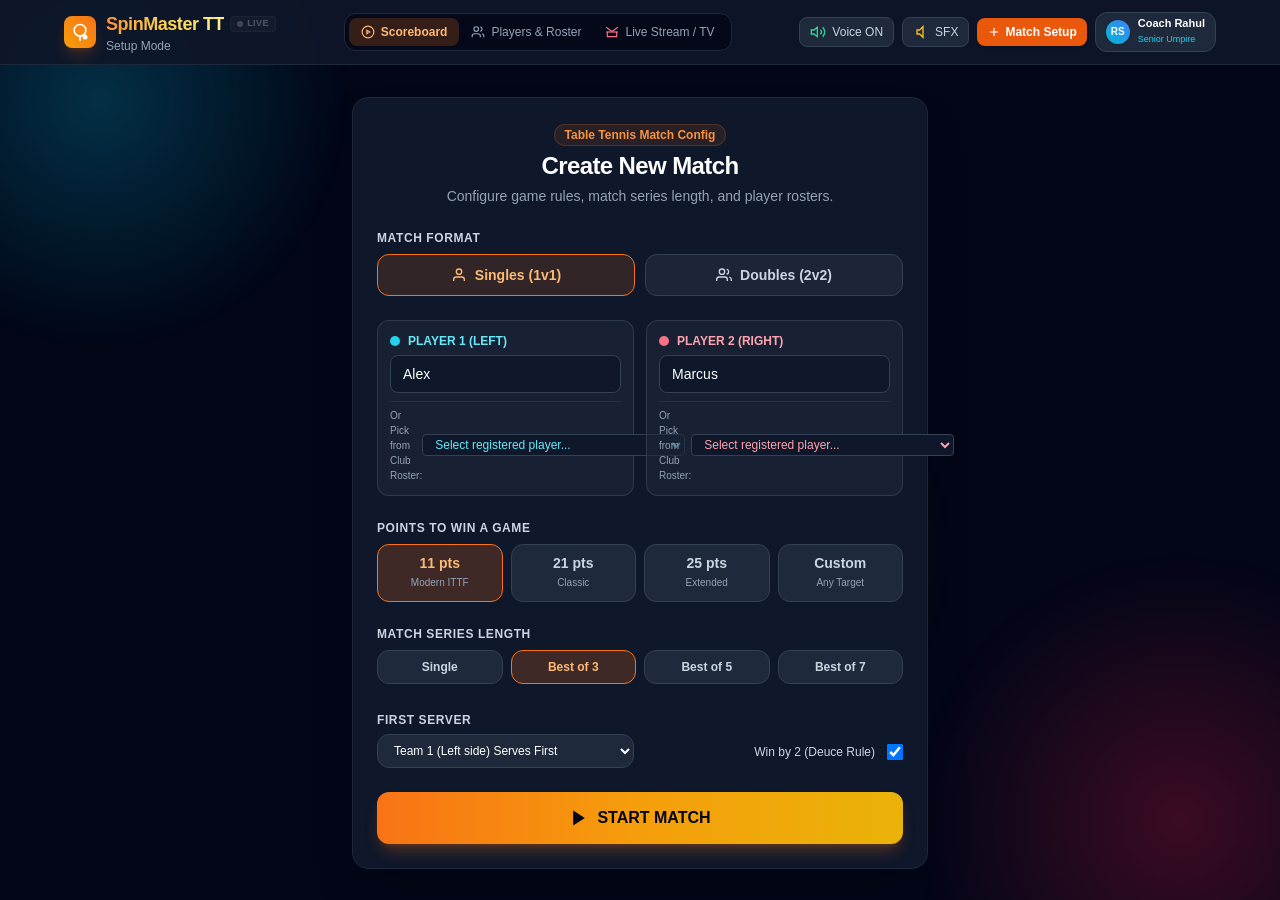
==== index.html @ 3063d62f "Add files via upload" ====
<!DOCTYPE html>
<html lang="en">
<head>
  <meta charset="UTF-8">
  <meta name="viewport" content="width=device-width, initial-scale=1.0, maximum-scale=1.0, user-scalable=no, viewport-fit=cover">
  <meta name="theme-color" content="#020617">
  <title>SpinMaster - Table Tennis Match Scorer</title>
  <!-- Tailwind CSS -->
    <link rel="stylesheet" href="style.css">
  <style>
    body {
      font-family: 'Inter', sans-serif;
      user-select: none;
      -webkit-user-select: none;
    }
    .font-score {
      font-family: 'Teko', sans-serif;
      line-height: 0.85;
    }
    @keyframes pulse-glow {
      0%, 100% { transform: scale(1); filter: drop-shadow(0 0 8px rgba(234, 179, 8, 0.8)); }
      50% { transform: scale(1.12); filter: drop-shadow(0 0 16px rgba(250, 204, 21, 1)); }
    }
    .animate-ball {
      animation: pulse-glow 1.5s infinite ease-in-out;
    }
    .score-card {
      transition: transform 0.08s ease, filter 0.08s ease;
    }
    .score-card:active {
      transform: scale(0.97);
    }

    /* =====================================================================
       SPINMASTER MOTION SYSTEM
       ===================================================================== */
    :root {
      --ease-out: cubic-bezier(.22, 1, .36, 1);
      --ease-spring: cubic-bezier(.34, 1.56, .64, 1);
      --ease-io: cubic-bezier(.65, 0, .25, 1);
    }
    html { -webkit-tap-highlight-color: transparent; }
    body { -webkit-touch-callout: none; background-color: #020617; }
    button, .score-card, select { touch-action: manipulation; }
    button { transition-property: transform, background-color, border-color, box-shadow, opacity, color, filter; transition-duration: .18s; }
    button:active:not(:disabled) { transform: scale(.95); }

    /* ---- shared keyframes ---- */
    @keyframes fadeIn   { from { opacity: 0 } to { opacity: 1 } }
    @keyframes viewIn   { from { opacity: 0; transform: translateY(16px) scale(.985) } to { opacity: 1; transform: none } }
    @keyframes popIn    { 0% { opacity: 0; transform: translateY(28px) scale(.9) } 65% { opacity: 1; transform: translateY(-4px) scale(1.015) } 100% { opacity: 1; transform: none } }
    @keyframes fromLeft  { from { opacity: 0; transform: translateX(-60px) rotate(-2deg) } to { opacity: 1; transform: none } }
    @keyframes fromRight { from { opacity: 0; transform: translateX(60px) rotate(2deg) }  to { opacity: 1; transform: none } }

    /* ---- animated backdrop (cheap: transform-only radial gradients) ---- */
    .bg-orbs { position: fixed; inset: 0; z-index: -1; overflow: hidden; pointer-events: none; }
    .bg-orbs span { position: absolute; border-radius: 50%; will-change: transform; animation: drift 20s ease-in-out infinite alternate; }
    .bg-orbs .o1 { width: 520px; height: 520px; top: -160px; left: -160px; background: radial-gradient(circle, rgba(8,145,178,.30), transparent 68%); }
    .bg-orbs .o2 { width: 560px; height: 560px; bottom: -200px; right: -180px; background: radial-gradient(circle, rgba(225,29,72,.26), transparent 68%); animation-delay: -7s; }
    .bg-orbs .o3 { width: 420px; height: 420px; top: 38%; left: 42%; background: radial-gradient(circle, rgba(249,115,22,.14), transparent 70%); animation-delay: -12s; }
    @keyframes drift { to { transform: translate3d(70px, 50px, 0) scale(1.18); } }

    /* ---- splash screen ---- */
    #splash { position: fixed; inset: 0; z-index: 200; display: flex; flex-direction: column; align-items: center; justify-content: center; gap: 20px;
      background: radial-gradient(circle at 50% 42%, #1e293b 0%, #020617 70%); transition: opacity .6s ease, transform .6s var(--ease-out); }
    #splash.hide { opacity: 0; transform: scale(1.07); pointer-events: none; }
    .splash-stage { position: relative; width: 120px; height: 124px; }
    .splash-ball { position: absolute; left: 50%; top: 0; width: 34px; height: 34px; margin-left: -17px; border-radius: 50%;
      background: radial-gradient(circle at 30% 30%, #fff, #fde68a 40%, #f59e0b); box-shadow: 0 0 28px rgba(251,191,36,.7);
      animation: splashBounce .7s cubic-bezier(.45,0,.55,1) infinite alternate; }
    .splash-table { position: absolute; left: 50%; bottom: 4px; width: 112px; height: 4px; margin-left: -56px; border-radius: 4px; background: linear-gradient(90deg, transparent, #38bdf8, transparent); }
    .splash-shadow { position: absolute; left: 50%; bottom: 0; width: 48px; height: 8px; margin-left: -24px; border-radius: 50%; background: rgba(0,0,0,.55); filter: blur(3px);
      animation: splashShadow .7s cubic-bezier(.45,0,.55,1) infinite alternate; }
    @keyframes splashBounce { 0% { transform: translateY(0) scale(.92, 1.08); } 100% { transform: translateY(84px) scale(1.14, .86); } }
    @keyframes splashShadow { 0% { transform: scale(.35); opacity: .2; } 100% { transform: scale(1); opacity: .7; } }
    .splash-title { font-family: 'Inter', sans-serif; font-weight: 900; font-size: 30px; letter-spacing: -.02em;
      background: linear-gradient(90deg, #fb923c, #fcd34d, #fef08a); -webkit-background-clip: text; background-clip: text; color: transparent; animation: viewIn .7s var(--ease-out) .15s backwards; }
    .splash-sub { color: #64748b; font-size: 11px; font-weight: 600; letter-spacing: .38em; text-transform: uppercase; animation: viewIn .7s var(--ease-out) .35s backwards; }
    .splash-bar { width: 140px; height: 3px; border-radius: 3px; background: #1e293b; overflow: hidden; }
    .splash-bar i { display: block; height: 100%; width: 40%; border-radius: 3px; background: linear-gradient(90deg, #f97316, #fbbf24); animation: splashBar 1.1s ease-in-out infinite; }
    @keyframes splashBar { 0% { transform: translateX(-100%); } 100% { transform: translateX(350%); } }
    /* hold the app's entrance animations until the splash leaves */
    body.is-loading main, body.is-loading main *, body.is-loading header, body.is-loading header * { animation-play-state: paused !important; }

    /* ---- header ---- */
    header { animation: fadeIn .6s ease backwards; }
    .brand-logo { animation: logoFloat 3.2s ease-in-out infinite; }
    @keyframes logoFloat { 0%, 100% { transform: translateY(0) rotate(0); } 50% { transform: translateY(-2px) rotate(-7deg); } }

    /* ---- view transitions (replay every time a view goes display:none -> shown) ---- */
    #viewSetup, #viewMatch, #viewPlayers, #viewLiveStream { animation: viewIn .45s var(--ease-out) backwards; }
    #viewSetup > * { animation: viewIn .55s var(--ease-out) backwards; }
    #viewSetup > *:nth-child(1) { animation-delay: .05s; }
    #viewSetup > *:nth-child(2) { animation-delay: .11s; }
    #viewSetup > *:nth-child(3) { animation-delay: .17s; }
    #viewSetup > *:nth-child(4) { animation-delay: .23s; }
    #viewSetup > *:nth-child(5) { animation-delay: .29s; }
    #viewSetup > *:nth-child(6) { animation-delay: .35s; }
    #viewSetup > *:nth-child(7) { animation-delay: .41s; }
    #viewMatch > *:nth-child(1) { animation: viewIn .5s var(--ease-out) .05s backwards; }
    #viewMatch > *:nth-child(3) { animation: viewIn .5s var(--ease-out) .25s backwards; }
    #cardTeam1 { animation: fromLeft .65s var(--ease-out) .1s backwards; }
    #cardTeam2 { animation: fromRight .65s var(--ease-out) .1s backwards; }
    #playersRosterGrid > * { animation: viewIn .5s var(--ease-out) backwards; animation-delay: calc(var(--i, 0) * 55ms); transition: transform .25s var(--ease-out), border-color .2s, box-shadow .25s; }
    #playersRosterGrid > *:hover { transform: translateY(-4px); box-shadow: 0 18px 40px -18px rgba(34,211,238,.35); }
    #broadcastPreviewContainer .max-w-3xl > * { animation: viewIn .55s var(--ease-out) backwards; }
    #broadcastPreviewContainer .max-w-3xl > *:nth-child(2) { animation-delay: .1s; }
    #broadcastPreviewContainer .max-w-3xl > *:nth-child(3) { animation-delay: .2s; }

    /* ---- modals ---- */
    .fixed[id^="modal"] { animation: fadeIn .25s ease backwards; }
    .fixed[id^="modal"] > div { animation: popIn .5s var(--ease-spring) backwards; }
    #modalGameFinished .w-14, #modalMatchSummary .trophy { animation: trophy .8s var(--ease-spring) .15s backwards; }
    @keyframes trophy { 0% { transform: scale(0) rotate(-35deg); } 60% { transform: scale(1.25) rotate(10deg); } 100% { transform: none; } }
    #modalMatchSummary .trophy { position: relative; box-shadow: 0 0 0 0 rgba(250,204,21,.6); animation: trophy .8s var(--ease-spring) .15s backwards, trophyGlow 2.2s ease-out .9s infinite; }
    @keyframes trophyGlow { 0% { box-shadow: 0 0 0 0 rgba(250,204,21,.55); } 100% { box-shadow: 0 0 0 26px rgba(250,204,21,0); } }
    #summaryGamesTable > * { animation: viewIn .45s var(--ease-out) backwards; animation-delay: calc(.3s + var(--i, 0) * 90ms); }

    /* ---- serve ball ---- */
    .animate-ball { animation: ballBounce 1s ease-in-out infinite; box-shadow: 0 0 14px rgba(251,191,36,.65); }
    @keyframes ballBounce { 0%, 100% { transform: translateY(0) scale(1.14, .86); } 50% { transform: translateY(-8px) scale(.96, 1.05); } }
    .serve-swap { animation: serveIn .55s var(--ease-spring); }
    @keyframes serveIn { 0% { transform: translateX(-22px) scale(.4); opacity: 0; } 100% { transform: none; opacity: 1; } }

    /* ---- score cards ---- */
    .score-card { transition: transform .12s ease, box-shadow .45s ease, border-color .3s ease, filter .12s ease; }
    #cardTeam1.leading { box-shadow: 0 0 0 1px rgba(34,211,238,.4), 0 12px 50px -12px rgba(34,211,238,.5); }
    #cardTeam2.leading { box-shadow: 0 0 0 1px rgba(251,113,133,.4), 0 12px 50px -12px rgba(251,113,133,.5); }
    #t1Score { --glow: rgba(34,211,238,.75); text-shadow: 0 0 28px rgba(34,211,238,.28); }
    #t2Score { --glow: rgba(251,113,133,.75); text-shadow: 0 0 28px rgba(251,113,133,.28); }
    #tvP1Score { --glow: rgba(34,211,238,.8); }
    #tvP2Score { --glow: rgba(251,113,133,.8); }
    .score-up   { animation: scoreUp .55s var(--ease-out); }
    .score-down { animation: scoreDown .35s var(--ease-out); }
    @keyframes scoreUp {
      0%   { transform: translateY(42%) scale(.55); opacity: 0; filter: blur(6px); }
      55%  { transform: translateY(-9%) scale(1.24); opacity: 1; filter: blur(0); text-shadow: 0 0 44px var(--glow, #fff); }
      100% { transform: none; opacity: 1; }
    }
    @keyframes scoreDown { 0% { transform: translateY(-38%) scale(.8); opacity: 0; } 100% { transform: none; opacity: 1; } }
    .hit-cyan { animation: hitCyan .65s ease-out; }
    .hit-rose { animation: hitRose .65s ease-out; }
    @keyframes hitCyan { 0% { box-shadow: 0 0 0 0 rgba(34,211,238,.65), inset 0 0 70px 0 rgba(34,211,238,.35); } 100% { box-shadow: 0 0 0 30px rgba(34,211,238,0), inset 0 0 70px 0 rgba(34,211,238,0); } }
    @keyframes hitRose { 0% { box-shadow: 0 0 0 0 rgba(251,113,133,.65), inset 0 0 70px 0 rgba(251,113,133,.35); } 100% { box-shadow: 0 0 0 30px rgba(251,113,133,0), inset 0 0 70px 0 rgba(251,113,133,0); } }
    #viewMatch .score-card .font-score + span { animation: hintPulse 2.6s ease-in-out infinite; }
    @keyframes hintPulse { 0%, 100% { opacity: .35; } 50% { opacity: 1; } }

    .fx-ripple { position: absolute; z-index: 5; width: 20px; height: 20px; margin: -10px 0 0 -10px; border-radius: 50%; pointer-events: none; opacity: .5; animation: ripple .7s ease-out forwards; }
    @keyframes ripple { to { transform: scale(18); opacity: 0; } }
    .fx-plus { position: absolute; z-index: 30; pointer-events: none; font-family: 'Teko', sans-serif; font-weight: 700; font-size: 44px; line-height: 1; margin: -22px 0 0 -18px; animation: plusRise .9s var(--ease-out) forwards; text-shadow: 0 0 18px currentColor; }
    @keyframes plusRise { 0% { transform: translateY(0) scale(.5); opacity: 0; } 20% { opacity: 1; transform: translateY(-14px) scale(1.2); } 100% { transform: translateY(-86px) scale(1); opacity: 0; } }
    .fx-spark { position: absolute; z-index: 6; width: 7px; height: 7px; margin: -3px 0 0 -3px; border-radius: 50%; pointer-events: none; animation: spark .7s cubic-bezier(.1,.7,.3,1) forwards; }
    @keyframes spark { 0% { transform: translate(0, 0) scale(1); opacity: 1; } 100% { transform: translate(var(--dx), var(--dy)) scale(0); opacity: 0; } }
    .fx-ball { position: absolute; left: 0; top: 0; width: 18px; height: 18px; border-radius: 50%; pointer-events: none; z-index: 20;
      background: radial-gradient(circle at 30% 30%, #fff, #fde68a 45%, #f59e0b); box-shadow: 0 0 16px rgba(251,191,36,.9); }

    /* ---- status banner, pills, commentary ---- */
    .banner-pop { animation: bannerPop .6s var(--ease-spring); }
    @keyframes bannerPop { 0% { transform: scale(.35) rotate(-8deg); opacity: 0; } 60% { transform: scale(1.18) rotate(2deg); opacity: 1; } 100% { transform: none; } }
    .pill-pop { animation: pillPop .6s var(--ease-spring); }
    @keyframes pillPop { 0% { transform: scale(0) translateY(-10px); opacity: 0; } 70% { transform: scale(1.18); opacity: 1; } 100% { transform: none; } }
    .comm-in { animation: commIn .5s var(--ease-out); }
    @keyframes commIn { from { opacity: 0; transform: translateX(14px); } to { opacity: 1; transform: none; } }

    /* ---- timeout ring ---- */
    #timeoutRing { transition: stroke-dashoffset 1s linear, stroke .4s ease; }
    #timeoutSeconds.timeout-low { color: #fda4af; animation: tick 1s ease-in-out infinite; }
    @keyframes tick { 0% { transform: scale(1); } 15% { transform: scale(1.14); } 100% { transform: scale(1); } }

    /* ---- start button shimmer ---- */
    #btnStartMatch { position: relative; overflow: hidden; animation: viewIn .55s var(--ease-out) .47s backwards, startGlow 2.4s ease-in-out 1s infinite; }
    #btnStartMatch::after { content: ""; position: absolute; top: 0; bottom: 0; width: 55%; left: -80%; transform: skewX(-20deg);
      background: linear-gradient(100deg, transparent, rgba(255,255,255,.55), transparent); animation: shimmer 2.8s ease-in-out infinite; pointer-events: none; }
    @keyframes shimmer { 0%, 55% { left: -80%; } 100% { left: 135%; } }
    @keyframes startGlow { 0%, 100% { box-shadow: 0 10px 25px -8px rgba(249,115,22,.35); } 50% { box-shadow: 0 10px 40px -4px rgba(249,115,22,.75); } }

    /* ---- toast ---- */
    #toastNotification { bottom: 92px; transition: opacity .25s ease, transform .4s var(--ease-spring); }


    /* ---- phone layout fixes: header used to overflow off-screen ---- */
    header h1 { white-space: nowrap; }
    @media (max-width: 639px) {
      header h1 + span { display: none; }
      header > div { flex-wrap: wrap; row-gap: 8px; }
      header nav { order: 3; width: 100%; }
      #navTabMatch, #navTabPlayers, #navTabLive { flex: 1; justify-content: center; padding-top: 8px; padding-bottom: 8px; }
    }


    /* ---- live broadcasting ---- */
    .live-badge { display: inline-flex; align-items: center; gap: 7px; padding: 3px 12px; border-radius: 999px; font-size: 11px; font-weight: 800; letter-spacing: .12em; text-transform: uppercase; border: 1px solid; transition: all .3s; }
    .live-badge i { width: 8px; height: 8px; border-radius: 50%; background: currentColor; }
    .live-badge[data-s="off"] { color: #94a3b8; background: rgba(148,163,184,.12); border-color: rgba(148,163,184,.3); }
    .live-badge[data-s="live"] { color: #fb7185; background: rgba(244,63,94,.15); border-color: rgba(244,63,94,.4); }
    .live-badge[data-s="live"] i { animation: livePulse 1.4s infinite; }
    .live-badge[data-s="connecting"], .live-badge[data-s="retry"] { color: #fbbf24; background: rgba(251,191,36,.12); border-color: rgba(251,191,36,.35); }
    .live-badge[data-s="connecting"] i, .live-badge[data-s="retry"] i { animation: liveBlink 1s infinite; }
    @keyframes livePulse { 0% { box-shadow: 0 0 0 0 rgba(251,113,133,.7); } 100% { box-shadow: 0 0 0 9px rgba(251,113,133,0); } }
    @keyframes liveBlink { 50% { opacity: .25; } }
    #headerLiveBadge { transition: opacity .3s, filter .3s; }
    #headerLiveBadge.live-off { opacity: .4; filter: grayscale(1); }
    #headerLiveBadge.live-off .animate-ping { animation: none; }
    #btnGoLive { transition: all .25s; }
    #btnGoLive[data-s="off"] { background: linear-gradient(90deg, #f97316, #f59e0b); color: #0f172a; box-shadow: 0 8px 24px -8px rgba(249,115,22,.6); }
    #btnGoLive:not([data-s="off"]) { background: rgba(244,63,94,.15); color: #fda4af; border: 1px solid rgba(244,63,94,.45); }
    #liveQr { background: #fff; border-radius: 16px; padding: 10px; width: 156px; height: 156px; flex: none; transition: opacity .3s, filter .3s; }
    #liveQr svg { width: 100%; height: 100%; display: block; }
    #livePanel.dim #liveQr { opacity: .35; filter: grayscale(1); }
    #viewerPill { transition: opacity .3s, transform .3s; }
    #viewerPill.off { opacity: 0; transform: scale(.8); pointer-events: none; }

    /* ---- respect "remove animations" ---- */
    @media (prefers-reduced-motion: reduce) {
      *, *::before, *::after { animation-duration: .01ms !important; animation-iteration-count: 1 !important; animation-delay: 0s !important; transition-duration: .01ms !important; }
      .bg-orbs { display: none; }
    }
  </style>
</head>
<body class="is-loading bg-slate-950 text-slate-100 min-h-screen flex flex-col antialiased overflow-x-hidden">

  <!-- ANIMATED BACKDROP -->
  <div class="bg-orbs" aria-hidden="true"><span class="o1"></span><span class="o2"></span><span class="o3"></span></div>

  <!-- SPLASH -->
  <div id="splash" aria-hidden="true">
    <div class="splash-stage"><div class="splash-ball"></div><div class="splash-table"></div><div class="splash-shadow"></div></div>
    <div class="splash-title">SpinMaster TT</div>
    <div class="splash-sub">Table Tennis Scorer</div>
    <div class="splash-bar"><i></i></div>
  </div>

  <!-- TOP NAV BAR -->
    <!-- TOP NAV BAR -->
  <header class="bg-slate-900/90 border-b border-slate-800 backdrop-blur sticky top-0 z-40 px-3 py-2 sm:px-6 sm:py-2.5">
    <div class="flex items-center justify-between gap-2 max-w-6xl mx-auto">
      
      <!-- Brand & Title -->
      <div class="flex items-center gap-2 sm:gap-2.5">
        <div class="brand-logo w-8 h-8 rounded-lg bg-gradient-to-tr from-amber-500 to-orange-500 flex items-center justify-center shadow-lg shadow-orange-500/20">
          <svg class="w-5 h-5 text-white" viewBox="0 0 24 24" fill="none" stroke="currentColor" stroke-width="2" stroke-linecap="round" stroke-linejoin="round">
            <circle cx="12" cy="10" r="7"/>
            <path d="M12 17v5"/>
            <circle cx="18" cy="18" r="2" fill="currentColor"/>
          </svg>
        </div>
        <div>
          <div class="flex items-center gap-1.5">
            <h1 class="font-extrabold text-base sm:text-lg tracking-tight bg-gradient-to-r from-orange-400 via-amber-300 to-yellow-200 bg-clip-text text-transparent">SpinMaster TT</h1>
            <span id="headerLiveBadge" class="live-off inline-flex items-center px-1.5 py-0.2 rounded text-[9px] font-bold bg-rose-500/20 text-rose-300 border border-rose-500/30 uppercase tracking-wider">
              <span class="w-1.5 h-1.5 rounded-full bg-rose-400 animate-ping mr-1"></span>LIVE
            </span>
          </div>
          <p class="text-[10px] sm:text-xs text-slate-400 font-medium" id="matchHeaderSubtitle">Setup Mode</p>
        </div>
      </div>

      <!-- Navigation Tabs (Match Scorer, Players & Roster, Live TV Broadcast) -->
      <nav class="flex items-center bg-slate-950/80 p-1 rounded-xl border border-slate-800 text-xs">
        <button id="navTabMatch" type="button" class="nav-tab px-2.5 sm:px-3 py-1.5 rounded-lg bg-orange-500/20 text-orange-300 font-bold transition flex items-center gap-1.5">
          <svg class="w-3.5 h-3.5" viewBox="0 0 24 24" fill="none" stroke="currentColor" stroke-width="2"><circle cx="12" cy="12" r="10"/><path d="m10 15 5-3-5-3v6Z"/></svg>
          <span>Scoreboard</span>
        </button>
        <button id="navTabPlayers" type="button" class="nav-tab px-2.5 sm:px-3 py-1.5 rounded-lg text-slate-400 hover:text-white font-medium transition flex items-center gap-1.5">
          <svg class="w-3.5 h-3.5" viewBox="0 0 24 24" fill="none" stroke="currentColor" stroke-width="2"><path d="M16 21v-2a4 4 0 0 0-4-4H6a4 4 0 0 0-4 4v2"/><circle cx="9" cy="7" r="4"/><path d="M22 21v-2a4 4 0 0 0-3-3.87"/><path d="M16 3.13a4 4 0 0 1 0 7.75"/></svg>
          <span class="hidden sm:inline">Players & Roster</span>
          <span class="sm:hidden">Roster</span>
        </button>
        <button id="navTabLive" type="button" class="nav-tab px-2.5 sm:px-3 py-1.5 rounded-lg text-slate-400 hover:text-white font-medium transition flex items-center gap-1.5">
          <svg class="w-3.5 h-3.5 text-rose-400" viewBox="0 0 24 24" fill="none" stroke="currentColor" stroke-width="2"><path d="M2 12h20"/><path d="M20 12v8H4v-8"/><path d="m2 4 10 7 10-7"/></svg>
          <span class="hidden sm:inline">Live Stream / TV</span>
          <span class="sm:hidden">TV</span>
        </button>
      </nav>

      <!-- Right Controls: Audio, Match Setup & User Profile/Login -->
      <div class="flex items-center gap-1.5 sm:gap-2">
        <button id="btnVoiceToggle" class="p-2 sm:px-2.5 sm:py-1.5 rounded-lg bg-slate-800 hover:bg-slate-700 text-slate-300 border border-slate-700 text-xs flex items-center gap-1.5 transition" title="Toggle Audio Announcer">
          <svg id="voiceIconOn" class="w-4 h-4 text-emerald-400" viewBox="0 0 24 24" fill="none" stroke="currentColor" stroke-width="2">
            <polygon points="11 5 6 9 2 9 2 15 6 15 11 19 11 5"/>
            <path d="M19.07 4.93a10 10 0 0 1 0 14.14M15.54 8.46a5 5 0 0 1 0 7.07"/>
          </svg>
          <span class="hidden sm:inline font-medium" id="voiceStatusText">Voice ON</span>
        </button>

        <button id="btnSoundToggle" class="p-2 sm:px-2.5 sm:py-1.5 rounded-lg bg-slate-800 hover:bg-slate-700 text-slate-300 border border-slate-700 text-xs flex items-center gap-1.5 transition" title="Toggle Sound FX">
          <svg id="soundIconOn" class="w-4 h-4 text-amber-400" viewBox="0 0 24 24" fill="none" stroke="currentColor" stroke-width="2">
            <path d="M6 9v6h4l5 5V4L10 9H6z"/>
          </svg>
          <span class="hidden sm:inline font-medium" id="soundStatusText">SFX</span>
        </button>

        <button id="btnNewMatchModal" class="px-2.5 py-1.5 rounded-lg bg-orange-600 hover:bg-orange-500 text-white text-xs font-semibold shadow transition flex items-center gap-1">
          <svg class="w-3.5 h-3.5" viewBox="0 0 24 24" fill="none" stroke="currentColor" stroke-width="2"><path d="M12 5v14M5 12h14"/></svg>
          <span class="hidden sm:inline">Match Setup</span><span class="sm:hidden">New</span>
        </button>

        <!-- User Profile / Login Button -->
        <button id="btnAccountLogin" class="p-1 sm:px-2.5 sm:py-1 rounded-xl bg-slate-800 hover:bg-slate-700 border border-slate-700 text-slate-200 text-xs flex items-center gap-2 transition" title="User Login & Profile">
          <div class="w-6 h-6 rounded-full bg-gradient-to-tr from-cyan-500 to-blue-500 text-white font-bold text-[10px] flex items-center justify-center shadow" id="navUserAvatar">
            RS
          </div>
          <div class="hidden md:block text-left">
            <span class="block text-[11px] font-bold text-white leading-tight" id="navUserName">Coach Rahul</span>
            <span class="block text-[9px] text-cyan-400 font-medium" id="navUserRole">Senior Umpire</span>
          </div>
        </button>
      </div>

    </div>
  </header>

  <!-- MAIN CONTAINER -->
  <main class="flex-1 flex flex-col p-2.5 sm:p-4 max-w-5xl mx-auto w-full justify-center">

    <!-- VIEW: SETUP CARD (Displayed initially or when editing match) -->
    <div id="viewSetup" class="bg-slate-900 border border-slate-800 rounded-2xl p-4 sm:p-6 shadow-2xl space-y-6 max-w-xl mx-auto w-full">
      <div class="text-center space-y-1">
        <span class="inline-flex items-center gap-1.5 px-2.5 py-0.5 rounded-full text-xs font-semibold bg-orange-500/10 text-orange-400 border border-orange-500/20">
          Table Tennis Match Config
        </span>
        <h2 class="text-xl sm:text-2xl font-bold tracking-tight text-white">Create New Match</h2>
        <p class="text-xs sm:text-sm text-slate-400">Configure game rules, match series length, and player rosters.</p>
      </div>

      <!-- Match Type (1v1 vs 2v2) -->
      <div>
        <label class="block text-xs font-semibold text-slate-300 uppercase tracking-wider mb-2">Match Format</label>
        <div class="grid grid-cols-2 gap-2.5">
          <button type="button" id="typeSinglesBtn" class="flex items-center justify-center gap-2 py-2.5 px-3 rounded-xl border border-orange-500 bg-orange-500/15 text-orange-300 font-semibold text-sm transition">
            <svg class="w-4 h-4" viewBox="0 0 24 24" fill="none" stroke="currentColor" stroke-width="2"><path d="M20 21v-2a4 4 0 0 0-4-4H8a4 4 0 0 0-4 4v2"/><circle cx="12" cy="7" r="4"/></svg>
            Singles (1v1)
          </button>
          <button type="button" id="typeDoublesBtn" class="flex items-center justify-center gap-2 py-2.5 px-3 rounded-xl border border-slate-700 bg-slate-800/80 text-slate-300 font-semibold text-sm hover:border-slate-600 transition">
            <svg class="w-4 h-4" viewBox="0 0 24 24" fill="none" stroke="currentColor" stroke-width="2"><path d="M17 21v-2a4 4 0 0 0-4-4H5a4 4 0 0 0-4 4v2"/><circle cx="9" cy="7" r="4"/><path d="M23 21v-2a4 4 0 0 0-3-3.87"/><path d="M16 3.13a4 4 0 0 1 0 7.75"/></svg>
            Doubles (2v2)
          </button>
        </div>
      </div>

      <!-- Players / Teams input -->
      <div id="playerInputContainer" class="space-y-3">
        <!-- Singles Inputs -->
        <div id="singlesInputFields" class="grid grid-cols-1 sm:grid-cols-2 gap-3">
          <div class="bg-slate-800/60 p-3 rounded-xl border border-slate-700/80">
            <div class="flex items-center gap-2 mb-1.5">
              <span class="w-2.5 h-2.5 rounded-full bg-cyan-400"></span>
              <label class="text-xs font-semibold text-cyan-300 uppercase">Player 1 (Left)</label>
            </div>
            <input type="text" id="inputP1" value="Alex" maxlength="20" class="w-full bg-slate-900 border border-slate-700 rounded-lg px-3 py-2 text-sm text-white focus:outline-none focus:border-cyan-400">
            <div class="flex items-center justify-between mt-2 pt-1.5 border-t border-slate-700/50">
              <span class="text-[10px] text-slate-400">Or Pick from Club Roster:</span>
              <select id="selectRosterP1" class="bg-slate-900 text-cyan-300 text-xs border border-slate-700 rounded px-2 py-0.5 focus:outline-none">
                <option value="">Select registered player...</option>
              </select>
            </div>
          </div>
          <div class="bg-slate-800/60 p-3 rounded-xl border border-slate-700/80">
            <div class="flex items-center gap-2 mb-1.5">
              <span class="w-2.5 h-2.5 rounded-full bg-rose-400"></span>
              <label class="text-xs font-semibold text-rose-300 uppercase">Player 2 (Right)</label>
            </div>
            <input type="text" id="inputP2" value="Marcus" maxlength="20" class="w-full bg-slate-900 border border-slate-700 rounded-lg px-3 py-2 text-sm text-white focus:outline-none focus:border-rose-400">
            <div class="flex items-center justify-between mt-2 pt-1.5 border-t border-slate-700/50">
              <span class="text-[10px] text-slate-400">Or Pick from Club Roster:</span>
              <select id="selectRosterP2" class="bg-slate-900 text-rose-300 text-xs border border-slate-700 rounded px-2 py-0.5 focus:outline-none">
                <option value="">Select registered player...</option>
              </select>
            </div>
          </div>
        </div>

        <!-- Doubles Inputs (hidden by default) -->
        <div id="doublesInputFields" class="hidden grid grid-cols-1 sm:grid-cols-2 gap-3">
          <div class="bg-slate-800/60 p-3 rounded-xl border border-slate-700/80 space-y-2">
            <div class="flex items-center gap-2">
              <span class="w-2.5 h-2.5 rounded-full bg-cyan-400"></span>
              <label class="text-xs font-semibold text-cyan-300 uppercase">Team A (Left Side)</label>
            </div>
            <input type="text" id="inputTeamA" value="Team Alpha" placeholder="Team Name" maxlength="20" class="w-full bg-slate-900 border border-slate-700 rounded-lg px-3 py-1.5 text-xs text-white">
            <div class="grid grid-cols-2 gap-1.5">
              <input type="text" id="inputA1" value="Alex" placeholder="Player 1" maxlength="16" class="bg-slate-900 border border-slate-700 rounded-lg px-2.5 py-1.5 text-xs text-white">
              <input type="text" id="inputA2" value="Brian" placeholder="Player 2" maxlength="16" class="bg-slate-900 border border-slate-700 rounded-lg px-2.5 py-1.5 text-xs text-white">
            </div>
          </div>
          <div class="bg-slate-800/60 p-3 rounded-xl border border-slate-700/80 space-y-2">
            <div class="flex items-center gap-2">
              <span class="w-2.5 h-2.5 rounded-full bg-rose-400"></span>
              <label class="text-xs font-semibold text-rose-300 uppercase">Team B (Right Side)</label>
            </div>
            <input type="text" id="inputTeamB" value="Team Phoenix" placeholder="Team Name" maxlength="20" class="w-full bg-slate-900 border border-slate-700 rounded-lg px-3 py-1.5 text-xs text-white">
            <div class="grid grid-cols-2 gap-1.5">
              <input type="text" id="inputB1" value="Marcus" placeholder="Player 1" maxlength="16" class="bg-slate-900 border border-slate-700 rounded-lg px-2.5 py-1.5 text-xs text-white">
              <input type="text" id="inputB2" value="David" placeholder="Player 2" maxlength="16" class="bg-slate-900 border border-slate-700 rounded-lg px-2.5 py-1.5 text-xs text-white">
            </div>
          </div>
        </div>
      </div>

      <!-- Target Score per Game (11, 21, 25, Custom) -->
      <div>
        <label class="block text-xs font-semibold text-slate-300 uppercase tracking-wider mb-2">Points to Win a Game</label>
        <div class="grid grid-cols-4 gap-2" id="targetScoreGroup">
          <button type="button" data-score="11" class="score-mode-btn py-2 rounded-xl border border-orange-500 bg-orange-500/20 text-orange-300 font-bold text-sm text-center">
            11 pts <span class="block text-[10px] font-normal text-slate-400">Modern ITTF</span>
          </button>
          <button type="button" data-score="21" class="score-mode-btn py-2 rounded-xl border border-slate-700 bg-slate-800 text-slate-300 font-bold text-sm text-center">
            21 pts <span class="block text-[10px] font-normal text-slate-400">Classic</span>
          </button>
          <button type="button" data-score="25" class="score-mode-btn py-2 rounded-xl border border-slate-700 bg-slate-800 text-slate-300 font-bold text-sm text-center">
            25 pts <span class="block text-[10px] font-normal text-slate-400">Extended</span>
          </button>
          <button type="button" data-score="custom" class="score-mode-btn py-2 rounded-xl border border-slate-700 bg-slate-800 text-slate-300 font-bold text-sm text-center">
            Custom <span class="block text-[10px] font-normal text-slate-400">Any Target</span>
          </button>
        </div>
        <div id="customScoreInputWrap" class="hidden mt-2">
          <div class="flex items-center gap-2">
            <span class="text-xs text-slate-400">Target Points:</span>
            <input type="number" id="inputCustomScore" value="15" min="5" max="99" class="w-20 bg-slate-900 border border-slate-700 rounded-lg px-3 py-1.5 text-sm text-white">
          </div>
        </div>
      </div>

      <!-- Match Series Length (Best of 1, 3, 5, 7) -->
      <div>
        <label class="block text-xs font-semibold text-slate-300 uppercase tracking-wider mb-2">Match Series Length</label>
        <div class="grid grid-cols-4 gap-2" id="seriesGroup">
          <button type="button" data-series="1" class="series-btn py-2 rounded-xl border border-slate-700 bg-slate-800 text-slate-300 font-semibold text-xs text-center">Single</button>
          <button type="button" data-series="3" class="series-btn py-2 rounded-xl border border-orange-500 bg-orange-500/20 text-orange-300 font-bold text-xs text-center">Best of 3</button>
          <button type="button" data-series="5" class="series-btn py-2 rounded-xl border border-slate-700 bg-slate-800 text-slate-300 font-semibold text-xs text-center">Best of 5</button>
          <button type="button" data-series="7" class="series-btn py-2 rounded-xl border border-slate-700 bg-slate-800 text-slate-300 font-semibold text-xs text-center">Best of 7</button>
        </div>
      </div>

      <!-- First Server selection & Win by 2 -->
      <div class="grid grid-cols-1 sm:grid-cols-2 gap-3 pt-1">
        <div>
          <label class="block text-xs font-semibold text-slate-300 uppercase tracking-wider mb-1.5">First Server</label>
          <select id="firstServerSelect" class="w-full bg-slate-800 border border-slate-700 rounded-xl px-3 py-2 text-xs text-white focus:outline-none focus:border-orange-500">
            <option value="1">Team 1 (Left side) Serves First</option>
            <option value="2">Team 2 (Right side) Serves First</option>
          </select>
        </div>
        <div class="flex items-center justify-between sm:justify-end gap-3 pt-4 sm:pt-6">
          <label for="checkWinBy2" class="text-xs font-medium text-slate-300 cursor-pointer">Win by 2 (Deuce Rule)</label>
          <input type="checkbox" id="checkWinBy2" checked class="w-4 h-4 rounded text-orange-600 bg-slate-800 border-slate-700 focus:ring-orange-500">
        </div>
      </div>

      <!-- Start Button -->
      <button type="button" id="btnStartMatch" class="w-full py-3.5 rounded-xl bg-gradient-to-r from-orange-500 via-amber-500 to-yellow-500 hover:from-orange-600 hover:to-yellow-600 text-slate-950 font-black text-base shadow-lg shadow-orange-500/25 transition flex items-center justify-center gap-2">
        <svg class="w-5 h-5" viewBox="0 0 24 24" fill="currentColor"><polygon points="5 3 19 12 5 21 5 3"/></svg>
        <span>START MATCH</span>
      </button>
    </div>

    <!-- VIEW: LIVE SCOREBOARD (Displayed during active match) -->
    <div id="viewMatch" class="hidden flex-1 flex flex-col space-y-3">

      <!-- MATCH STATUS & SERIES PROGRESS BAR -->
      <div class="bg-slate-900/80 border border-slate-800 rounded-2xl p-2.5 sm:px-5 sm:py-3 flex flex-wrap items-center justify-between gap-2 shadow-lg">
        
        <!-- Left: Game / Series info -->
        <div class="flex items-center gap-2 sm:gap-3">
          <span class="px-2.5 py-1 rounded-lg bg-orange-500/20 text-orange-400 font-bold text-xs uppercase tracking-wider border border-orange-500/30" id="badgeGameNumber">
            Game 1
          </span>
          <span class="text-xs text-slate-400 font-medium" id="seriesLengthLabel">Best of 3</span>
          <div class="hidden sm:flex items-center gap-1.5 ml-2 text-xs text-slate-400">
            <span>Rule:</span>
            <span class="text-slate-200 font-semibold" id="ruleTargetLabel">11 pts</span>
          </div>
        </div>

        <!-- Center: Alert Banner (Deuce / Game Point / Match Point) -->
        <div id="statusAlertBanner" class="hidden px-3 py-1 rounded-full text-xs font-black tracking-wide uppercase shadow-sm">
          NORMAL
        </div>

        <!-- Right: Current set breakdown badges -->
        <div class="flex items-center gap-1.5" id="gamesScorePills">
          <!-- Populated by JS: e.g. G1: 11-9 | G2: 8-11 -->
        </div>
      </div>

      <!-- MAIN SPLIT SCOREBOARD (TAP TO SCORE) -->
      <div id="scoreGrid" class="flex-1 grid grid-cols-2 gap-2 sm:gap-4 relative min-h-[340px] sm:min-h-[420px]">

        <!-- LEFT SIDE (Team 1 / Player 1) -->
        <div id="cardTeam1" class="score-card relative flex flex-col justify-between bg-gradient-to-b from-slate-900 to-cyan-950/40 rounded-3xl border-2 border-cyan-500/30 hover:border-cyan-400 p-3 sm:p-6 shadow-xl cursor-pointer overflow-hidden group">
          <!-- Top info row -->
          <div class="flex items-start justify-between z-10">
            <div>
              <div class="flex items-center gap-2">
                <span class="w-3 h-3 rounded-full bg-cyan-400 shadow-md shadow-cyan-400/50"></span>
                <h3 class="text-base sm:text-2xl font-black tracking-tight text-white group-hover:text-cyan-200 transition" id="t1DisplayName">Alex</h3>
              </div>
              <p class="text-[11px] sm:text-xs text-cyan-300/80 font-medium mt-0.5" id="t1SubNames"></p>
            </div>

            <!-- Sets won counter -->
            <div class="flex items-center gap-1 bg-slate-950/60 border border-cyan-500/30 px-2 sm:px-3 py-1 rounded-full">
              <span class="text-[10px] sm:text-xs font-bold text-slate-400 uppercase">Games</span>
              <span class="text-sm sm:text-base font-black text-cyan-400 ml-1" id="t1GamesWon">0</span>
            </div>
          </div>

          <!-- Giant Interactive Score -->
          <div class="text-center my-auto py-2 z-10 flex flex-col items-center justify-center">
            <span class="font-score text-7xl sm:text-9xl md:text-[150px] font-bold text-white tracking-tighter drop-shadow-md select-none" id="t1Score">0</span>
            <span class="text-[10px] sm:text-xs text-cyan-300/60 font-semibold uppercase tracking-wider -mt-2">Tap to add point</span>
          </div>

          <!-- Bottom: Serve Status Indicator -->
          <div class="flex items-center justify-between z-10 pt-2 border-t border-cyan-500/10">
            <div id="t1ServeIndicator" class="flex items-center gap-2">
              <div class="w-6 h-6 rounded-full bg-amber-400 text-slate-950 flex items-center justify-center font-bold text-xs shadow-md animate-ball">
                ●
              </div>
              <div>
                <span class="text-xs font-extrabold text-amber-300 uppercase tracking-wide">SERVING</span>
                <span class="block text-[10px] text-amber-200/80 font-medium" id="t1ServeDetail">Serve 1 of 2</span>
              </div>
            </div>
            <div id="t1ReceiveIndicator" class="hidden text-[10px] sm:text-xs font-semibold text-slate-400 uppercase">
              Receiving
            </div>
          </div>

          <!-- Subtle background glow -->
          <div class="absolute -right-20 -bottom-20 w-52 h-52 bg-cyan-500/10 rounded-full blur-3xl pointer-events-none"></div>
        </div>

        <!-- RIGHT SIDE (Team 2 / Player 2) -->
        <div id="cardTeam2" class="score-card relative flex flex-col justify-between bg-gradient-to-b from-slate-900 to-rose-950/40 rounded-3xl border-2 border-rose-500/30 hover:border-rose-400 p-3 sm:p-6 shadow-xl cursor-pointer overflow-hidden group">
          <!-- Top info row -->
          <div class="flex items-start justify-between z-10">
            <div>
              <div class="flex items-center gap-2">
                <span class="w-3 h-3 rounded-full bg-rose-400 shadow-md shadow-rose-400/50"></span>
                <h3 class="text-base sm:text-2xl font-black tracking-tight text-white group-hover:text-rose-200 transition" id="t2DisplayName">Marcus</h3>
              </div>
              <p class="text-[11px] sm:text-xs text-rose-300/80 font-medium mt-0.5" id="t2SubNames"></p>
            </div>

            <!-- Sets won counter -->
            <div class="flex items-center gap-1 bg-slate-950/60 border border-rose-500/30 px-2 sm:px-3 py-1 rounded-full">
              <span class="text-[10px] sm:text-xs font-bold text-slate-400 uppercase">Games</span>
              <span class="text-sm sm:text-base font-black text-rose-400 ml-1" id="t2GamesWon">0</span>
            </div>
          </div>

          <!-- Giant Interactive Score -->
          <div class="text-center my-auto py-2 z-10 flex flex-col items-center justify-center">
            <span class="font-score text-7xl sm:text-9xl md:text-[150px] font-bold text-white tracking-tighter drop-shadow-md select-none" id="t2Score">0</span>
            <span class="text-[10px] sm:text-xs text-rose-300/60 font-semibold uppercase tracking-wider -mt-2">Tap to add point</span>
          </div>

          <!-- Bottom: Serve Status Indicator -->
          <div class="flex items-center justify-between z-10 pt-2 border-t border-rose-500/10">
            <div id="t2ServeIndicator" class="hidden flex items-center gap-2">
              <div class="w-6 h-6 rounded-full bg-amber-400 text-slate-950 flex items-center justify-center font-bold text-xs shadow-md animate-ball">
                ●
              </div>
              <div>
                <span class="text-xs font-extrabold text-amber-300 uppercase tracking-wide">SERVING</span>
                <span class="block text-[10px] text-amber-200/80 font-medium" id="t2ServeDetail">Serve 1 of 2</span>
              </div>
            </div>
            <div id="t2ReceiveIndicator" class="text-[10px] sm:text-xs font-semibold text-slate-400 uppercase">
              Receiving
            </div>
          </div>

          <!-- Subtle background glow -->
          <div class="absolute -left-20 -bottom-20 w-52 h-52 bg-rose-500/10 rounded-full blur-3xl pointer-events-none"></div>
        </div>

      </div>

      <!-- IN-MATCH CONTROL BAR (UNDO, SWITCH SIDES, TIMEOUT, STATS) -->
      <div class="bg-slate-900 border border-slate-800 rounded-2xl p-2 sm:p-3 flex items-center justify-between gap-2 shadow-md">
        
        <!-- Undo Button -->
        <button id="btnUndoPoint" class="px-3 py-2 rounded-xl bg-slate-800 hover:bg-slate-700 text-slate-200 border border-slate-700 text-xs sm:text-sm font-semibold flex items-center gap-1.5 transition active:scale-95 disabled:opacity-40 disabled:cursor-not-allowed">
          <svg class="w-4 h-4 text-amber-400" viewBox="0 0 24 24" fill="none" stroke="currentColor" stroke-width="2"><path d="M3 7v6h6"/><path d="M21 17a9 9 0 0 0-9-9 9 9 0 0 0-6 2.3L3 13"/></svg>
          <span class="hidden sm:inline">Undo Point</span><span class="sm:hidden">Undo</span>
        </button>

        <!-- Switch Physical Sides Button -->
        <button id="btnSwitchSides" class="px-3 py-2 rounded-xl bg-slate-800 hover:bg-slate-700 text-slate-200 border border-slate-700 text-xs sm:text-sm font-semibold flex items-center gap-1.5 transition active:scale-95">
          <svg class="w-4 h-4 text-cyan-400" viewBox="0 0 24 24" fill="none" stroke="currentColor" stroke-width="2"><path d="M8 3 4 7l4 4"/><path d="M4 7h16"/><path d="m16 21 4-4-4-4"/><path d="M20 17H4"/></svg>
          <span class="hidden sm:inline">Swap Sides</span>
          <span class="sm:hidden">Swap</span>
        </button>

        <!-- 60s Timeout Button -->
        <button id="btnTimeout" class="px-3 py-2 rounded-xl bg-slate-800 hover:bg-slate-700 text-slate-200 border border-slate-700 text-xs sm:text-sm font-semibold flex items-center gap-1.5 transition active:scale-95">
          <svg class="w-4 h-4 text-purple-400" viewBox="0 0 24 24" fill="none" stroke="currentColor" stroke-width="2"><circle cx="12" cy="12" r="10"/><polyline points="12 6 12 12 16 14"/></svg>
          <span id="timeoutLabel">Timeout</span>
        </button>

        <!-- Stats / Scorecard Drawer Button -->
        <button id="btnOpenScorecard" class="px-3 py-2 rounded-xl bg-slate-800 hover:bg-slate-700 text-slate-200 border border-slate-700 text-xs sm:text-sm font-semibold flex items-center gap-1.5 transition active:scale-95">
          <svg class="w-4 h-4 text-emerald-400" viewBox="0 0 24 24" fill="none" stroke="currentColor" stroke-width="2"><path d="M3 3v18h18"/><path d="m19 9-5 5-4-4-3 3"/></svg>
          <span>Stats</span>
        </button>
      </div>

    </div>

    <!-- VIEW: PLAYERS & ROSTER DIRECTORY -->
    <div id="viewPlayers" class="hidden flex-1 flex flex-col space-y-4 max-w-5xl mx-auto w-full">
      <!-- Roster Header & Controls -->
      <div class="bg-slate-900 border border-slate-800 rounded-2xl p-4 sm:p-5 flex flex-wrap items-center justify-between gap-3 shadow-xl">
        <div>
          <div class="flex items-center gap-2">
            <span class="px-2.5 py-0.5 rounded-full text-xs font-bold bg-cyan-500/10 text-cyan-400 border border-cyan-500/20">Club Player Directory</span>
            <span class="text-xs text-slate-400 font-medium" id="totalPlayersBadge">6 Players Registered</span>
          </div>
          <h2 class="text-xl sm:text-2xl font-bold text-white mt-1">Player Profiles & Career Stats</h2>
          <p class="text-xs text-slate-400">Detailed records, grip styles, dominant hand, and equipment specs.</p>
        </div>

        <div class="flex items-center gap-2">
          <button type="button" id="btnOpenAddPlayer" class="px-3.5 py-2 rounded-xl bg-orange-600 hover:bg-orange-500 text-white font-bold text-xs sm:text-sm shadow flex items-center gap-1.5 transition">
            <svg class="w-4 h-4" viewBox="0 0 24 24" fill="none" stroke="currentColor" stroke-width="2"><path d="M12 5v14M5 12h14"/></svg>
            <span>Add Player</span>
          </button>
        </div>
      </div>

      <!-- Search & Filters -->
      <div class="flex flex-wrap items-center gap-2">
        <div class="relative flex-1 min-w-[200px]">
          <input type="text" id="inputPlayerSearch" placeholder="Search players by name, grip, or playstyle..." class="w-full bg-slate-900 border border-slate-800 rounded-xl pl-9 pr-3 py-2 text-xs text-white focus:outline-none focus:border-cyan-500">
          <svg class="w-4 h-4 text-slate-500 absolute left-3 top-2.5" viewBox="0 0 24 24" fill="none" stroke="currentColor" stroke-width="2"><circle cx="11" cy="11" r="8"/><path d="m21 21-4.3-4.3"/></svg>
        </div>
        <div class="flex items-center gap-1.5 overflow-x-auto text-xs pb-1">
          <button type="button" data-filter="all" class="filter-chip px-3 py-1.5 rounded-lg bg-orange-500/20 text-orange-300 font-bold border border-orange-500/30">All</button>
          <button type="button" data-filter="shakehand" class="filter-chip px-3 py-1.5 rounded-lg bg-slate-800 text-slate-300 font-medium border border-slate-700">Shakehand</button>
          <button type="button" data-filter="penhold" class="filter-chip px-3 py-1.5 rounded-lg bg-slate-800 text-slate-300 font-medium border border-slate-700">Penhold</button>
          <button type="button" data-filter="offensive" class="filter-chip px-3 py-1.5 rounded-lg bg-slate-800 text-slate-300 font-medium border border-slate-700">Offensive</button>
        </div>
      </div>

      <!-- Player Cards Grid -->
      <div id="playersRosterGrid" class="grid grid-cols-1 md:grid-cols-2 lg:grid-cols-3 gap-3">
        <!-- Dynamically rendered by JS -->
      </div>
    </div>

    <!-- VIEW: LIVE STREAM / TV BROADCAST & SPECTATOR HUB -->
    <div id="viewLiveStream" class="hidden flex-1 flex flex-col space-y-4 max-w-5xl mx-auto w-full">
      <!-- Live Room Status Bar -->
      <div class="bg-slate-900 border border-slate-800 rounded-2xl p-4 sm:p-5 space-y-4 shadow-xl">
        <div class="flex flex-wrap items-center justify-between gap-3">
          <div class="space-y-1.5 min-w-0">
            <div class="flex items-center gap-2 flex-wrap">
              <span id="liveStatusBadge" class="live-badge" data-s="off"><i></i><span id="liveStatusText">Offline</span></span>
              <span class="text-xs font-mono bg-slate-800 px-2 py-0.5 rounded text-amber-300 border border-slate-700" id="liveRoomCodeBadge">ROOM: ------</span>
            </div>
            <h2 class="text-xl sm:text-2xl font-black text-white">Live Scoreboard</h2>
            <p class="text-xs text-slate-400" id="liveHelpText">Tap <strong class="text-slate-200">Go Live</strong>, then share the link or QR code. Anyone can watch the score change in real time, with no app needed.</p>
          </div>
          <div class="flex items-center gap-2">
            <div id="viewerPill" class="off px-3 py-2 rounded-xl bg-slate-800 border border-slate-700 text-xs font-bold text-slate-200 flex items-center gap-1.5">
              <svg class="w-3.5 h-3.5 text-cyan-400" viewBox="0 0 24 24" fill="none" stroke="currentColor" stroke-width="2"><path d="M1 12s4-8 11-8 11 8 11 8-4 8-11 8-11-8-11-8z"/><circle cx="12" cy="12" r="3"/></svg>
              <span id="liveViewerCount">0 watching</span>
            </div>
            <button type="button" id="btnGoLive" data-s="off" class="px-4 py-2.5 rounded-xl text-sm font-black flex items-center gap-2">
              <span class="w-2 h-2 rounded-full bg-current"></span><span id="goLiveText">Go Live</span>
            </button>
          </div>
        </div>

        <p id="liveErrorMsg" class="hidden text-xs text-amber-300 font-medium bg-amber-500/10 p-2 rounded-lg border border-amber-500/20"></p>

        <div id="livePanel" class="dim flex flex-col sm:flex-row items-center gap-4">
          <div id="liveQr" aria-label="QR code for the viewer link"></div>
          <div class="space-y-2 min-w-0 w-full">
            <label class="block text-[11px] font-bold text-slate-400 uppercase tracking-wider">Viewer link</label>
            <div class="flex gap-2">
              <input type="text" id="liveLinkInput" readonly class="flex-1 min-w-0 bg-slate-950 border border-slate-700 rounded-lg px-3 py-2 text-[11px] text-cyan-300 font-mono focus:outline-none">
              <button type="button" id="btnCopyLiveLink" class="px-3.5 py-2 rounded-lg bg-slate-800 hover:bg-slate-700 border border-slate-700 text-slate-200 text-xs font-bold flex items-center gap-1.5">
                <svg class="w-4 h-4 text-cyan-400" viewBox="0 0 24 24" fill="none" stroke="currentColor" stroke-width="2"><rect x="9" y="9" width="13" height="13" rx="2" ry="2"/><path d="M5 15H4a2 2 0 0 1-2-2V4a2 2 0 0 1 2-2h9a2 2 0 0 1 2 2v1"/></svg>
                <span>Copy</span>
              </button>
            </div>
            <div class="grid grid-cols-2 gap-2">
              <a id="btnShareWhatsApp" href="#" target="_blank" rel="noopener" class="py-2 rounded-lg bg-emerald-600/20 hover:bg-emerald-600/30 border border-emerald-500/40 text-emerald-300 text-xs font-bold text-center transition">Share on WhatsApp</a>
              <a id="btnOpenViewer" href="#" target="_blank" rel="noopener" class="py-2 rounded-lg bg-slate-800 hover:bg-slate-700 border border-slate-700 text-slate-200 text-xs font-bold text-center transition">Open viewer page</a>
              <button type="button" id="btnCopyObsLink" class="py-2 rounded-lg bg-slate-800 hover:bg-slate-700 border border-slate-700 text-slate-200 text-xs font-bold transition">Copy OBS overlay link</button>
              <button type="button" id="btnNewRoom" class="py-2 rounded-lg bg-slate-800 hover:bg-slate-700 border border-slate-700 text-slate-200 text-xs font-bold transition">New room code</button>
            </div>
          </div>
        </div>

        <details class="bg-slate-950/60 border border-slate-800 rounded-xl text-xs">
          <summary class="px-3 py-2 cursor-pointer text-slate-400 font-semibold select-none">Advanced settings</summary>
          <div class="p-3 pt-1 space-y-2.5">
            <div>
              <label class="block font-semibold text-slate-300 mb-1">Viewer page address</label>
              <input type="text" id="liveBaseInput" class="w-full bg-slate-900 border border-slate-700 rounded-lg px-3 py-2 text-[11px] text-white font-mono" placeholder="https://yourname.github.io/spinmaster-tt/watch.html">
              <p class="text-[10px] text-slate-500 mt-1">The public address of <code>watch.html</code>. Turn on GitHub Pages for your repo to get one.</p>
            </div>
            <div>
              <label class="block font-semibold text-slate-300 mb-1">Relay server</label>
              <input type="text" id="liveServerInput" class="w-full bg-slate-900 border border-slate-700 rounded-lg px-3 py-2 text-[11px] text-white font-mono" placeholder="https://ntfy.sh">
              <p class="text-[10px] text-slate-500 mt-1">Free public relay that carries the score from your phone to viewers. Leave as is unless you run your own ntfy server.</p>
            </div>
            <div class="flex gap-2">
              <button type="button" id="btnSaveLiveCfg" class="flex-1 py-2 rounded-lg bg-orange-600 hover:bg-orange-500 text-white font-bold transition">Save</button>
              <button type="button" id="btnResetLiveCfg" class="flex-1 py-2 rounded-lg bg-slate-800 hover:bg-slate-700 border border-slate-700 text-slate-200 font-semibold transition">Reset to default</button>
            </div>
          </div>
        </details>
      </div>

      <!-- TV Broadcast Scoreboard Overlay Simulation -->
      <div class="space-y-2">
        <div class="flex items-center justify-between px-1">
          <span class="text-xs font-bold uppercase tracking-wider text-slate-400">What your viewers see</span>
          <button type="button" id="btnToggleChroma" class="text-xs text-cyan-400 hover:text-cyan-300 font-semibold underline">
            Toggle OBS Clean Mode
          </button>
        </div>

        <!-- The Broadcast Bar -->
        <div id="broadcastPreviewContainer" class="bg-gradient-to-r from-slate-900 via-slate-950 to-slate-900 border-2 border-slate-800 rounded-2xl p-4 sm:p-6 shadow-2xl relative overflow-hidden transition-all duration-300">
          
          <div class="max-w-3xl mx-auto space-y-4">
            
            <!-- International Table Tennis Broadcast Bar -->
            <div class="bg-slate-900/95 border border-slate-700 rounded-xl overflow-hidden shadow-2xl flex flex-col sm:flex-row items-stretch">
              
              <!-- Left Team Block -->
              <div class="flex-1 flex items-center justify-between p-3 bg-gradient-to-r from-cyan-950/60 to-slate-900 border-b sm:border-b-0 sm:border-r border-slate-700">
                <div class="flex items-center gap-2.5">
                  <div class="w-3 h-3 rounded-full bg-cyan-400 shadow"></div>
                  <div>
                    <h4 class="font-black text-sm sm:text-base text-white uppercase tracking-tight" id="tvP1Name">Alex</h4>
                    <span class="text-[10px] text-cyan-300 font-medium" id="tvP1Sub">Shakehand · Off</span>
                  </div>
                </div>
                <div class="flex items-center gap-2">
                  <div id="tvP1ServeDot" class="w-4 h-4 rounded-full bg-amber-400 text-slate-950 flex items-center justify-center font-bold text-[9px] shadow animate-ball">●</div>
                  <div class="bg-slate-950 px-2 py-0.5 rounded text-xs font-bold text-cyan-400 border border-cyan-500/30" id="tvP1Games">0</div>
                  <div class="font-score text-3xl font-bold text-white px-2" id="tvP1Score">0</div>
                </div>
              </div>

              <!-- Center Match Status Pill -->
              <div class="bg-slate-950 px-4 py-2 sm:py-0 flex items-center justify-center text-center border-b sm:border-b-0 sm:border-r border-slate-800">
                <div>
                  <span class="block text-[9px] font-black uppercase tracking-wider text-orange-400" id="tvGameStatus">GAME 1</span>
                  <span class="block text-[10px] font-bold text-slate-300" id="tvMatchSeriesLabel">Best of 3</span>
                </div>
              </div>

              <!-- Right Team Block -->
              <div class="flex-1 flex items-center justify-between p-3 bg-gradient-to-l from-rose-950/60 to-slate-900">
                <div class="flex items-center gap-2 order-2 sm:order-1">
                  <div class="font-score text-3xl font-bold text-white px-2" id="tvP2Score">0</div>
                  <div class="bg-slate-950 px-2 py-0.5 rounded text-xs font-bold text-rose-400 border border-rose-500/30" id="tvP2Games">0</div>
                  <div id="tvP2ServeDot" class="hidden w-4 h-4 rounded-full bg-amber-400 text-slate-950 flex items-center justify-center font-bold text-[9px] shadow animate-ball">●</div>
                </div>
                <div class="flex items-center gap-2.5 order-1 sm:order-2 text-right">
                  <div>
                    <h4 class="font-black text-sm sm:text-base text-white uppercase tracking-tight" id="tvP2Name">Marcus</h4>
                    <span class="text-[10px] text-rose-300 font-medium" id="tvP2Sub">Penhold · All</span>
                  </div>
                  <div class="w-3 h-3 rounded-full bg-rose-400 shadow"></div>
                </div>
              </div>

            </div>

            <!-- Live commentary / Play-by-play ticker -->
            <div class="bg-slate-900/60 border border-slate-800 rounded-xl p-3 flex items-center gap-3 text-xs">
              <span class="px-2 py-0.5 rounded bg-amber-500/20 text-amber-300 font-bold text-[10px] uppercase">LIVE COMMENTARY</span>
              <p class="text-slate-300 font-medium truncate" id="tvLiveCommentary">Match underway! Both players contesting points at table-center.</p>
            </div>

            <!-- How To Stream Online Guide -->
            <div class="bg-slate-900/40 border border-slate-800/80 rounded-xl p-3.5 text-xs text-slate-400 space-y-1.5">
              <div class="font-bold text-slate-200 flex items-center gap-1.5">
                <svg class="w-4 h-4 text-orange-400" viewBox="0 0 24 24" fill="none" stroke="currentColor" stroke-width="2"><circle cx="12" cy="12" r="10"/><line x1="12" y1="16" x2="12" y2="12"/><line x1="12" y1="8" x2="12.01" y2="8"/></svg>
                <span>How to use this live on YouTube, Twitch, or WhatsApp:</span>
              </div>
              <p>• <strong>Spectators:</strong> tap <em>Go Live</em>, then share the link or let people scan the QR code. Points, serve, game point and timeouts update on their screen within a second or two.</p>
              <p>• <strong>OBS Studio / Streamlabs:</strong> add a <em>Browser Source</em> and paste the <strong>OBS overlay link</strong>. It draws a transparent lower-third scoreboard on top of your camera feed. Add <code>&amp;z=1.5</code> to the link to make it bigger.</p>
            </div>

          </div>
        </div>
      </div>
    </div>

  </main>

  <!-- MODAL: TIMEOUT COUNTDOWN OVERLAY -->
  <div id="modalTimeout" class="hidden fixed inset-0 z-50 bg-slate-950/85 backdrop-blur-sm flex items-center justify-center p-4">
    <div class="bg-slate-900 border border-purple-500/40 rounded-3xl p-6 sm:p-8 max-w-sm w-full text-center space-y-4 shadow-2xl">
      <span class="px-3 py-1 rounded-full bg-purple-500/20 text-purple-300 text-xs font-bold uppercase tracking-wider border border-purple-500/30">
        Official 60-Second Timeout
      </span>
      <div class="relative w-44 h-44 mx-auto flex items-center justify-center">
        <svg class="absolute inset-0 w-full h-full -rotate-90" viewBox="0 0 120 120" aria-hidden="true">
          <circle cx="60" cy="60" r="54" fill="none" stroke="#1e293b" stroke-width="8"/>
          <circle id="timeoutRing" cx="60" cy="60" r="54" fill="none" stroke="#a855f7" stroke-width="8" stroke-linecap="round" stroke-dasharray="339.292" stroke-dashoffset="0"/>
        </svg>
        <div class="font-score text-7xl font-black text-purple-300 drop-shadow-md relative" id="timeoutSeconds">60</div>
      </div>
      <p class="text-xs text-slate-400">Players can take one 1-minute timeout per match.</p>
      <button type="button" id="btnResumeTimeout" class="w-full py-2.5 rounded-xl bg-purple-600 hover:bg-purple-500 text-white font-bold text-sm shadow transition">
        Resume Match
      </button>
    </div>
  </div>

  <!-- MODAL: GAME OVER / SWITCH SIDES NOTIFICATION -->
  <div id="modalGameFinished" class="hidden fixed inset-0 z-50 bg-slate-950/85 backdrop-blur-sm flex items-center justify-center p-4">
    <div class="bg-slate-900 border border-amber-500/40 rounded-3xl p-6 sm:p-8 max-w-md w-full text-center space-y-5 shadow-2xl">
      <div class="w-14 h-14 rounded-2xl bg-amber-500/20 text-amber-400 flex items-center justify-center mx-auto border border-amber-500/30">
        <svg class="w-8 h-8" viewBox="0 0 24 24" fill="none" stroke="currentColor" stroke-width="2"><circle cx="12" cy="8" r="7"/><polyline points="8.21 13.89 7 23 12 20 17 23 15.79 13.88"/></svg>
      </div>
      <div>
        <h3 class="text-2xl font-black text-white" id="gameFinishedTitle">Game 1 Completed!</h3>
        <p class="text-sm text-slate-300 mt-1" id="gameFinishedSubtitle">Alex wins 11 - 9</p>
      </div>
      <div class="bg-slate-800/80 p-3 rounded-xl border border-slate-700/80 text-xs text-amber-300 flex items-center justify-center gap-2">
        <svg class="w-4 h-4" viewBox="0 0 24 24" fill="none" stroke="currentColor" stroke-width="2"><path d="M8 3 4 7l4 4"/><path d="M4 7h16"/><path d="m16 21 4-4-4-4"/><path d="M20 17H4"/></svg>
        <span>Reminder: Switch ends of the table before starting!</span>
      </div>
      <button type="button" id="btnStartNextGame" class="w-full py-3 rounded-xl bg-gradient-to-r from-orange-500 to-amber-500 hover:from-orange-600 hover:to-amber-600 text-slate-950 font-black text-sm shadow transition">
        Start Next Game
      </button>
    </div>
  </div>

  <!-- MODAL: MATCH COMPLETED CRICKET-STYLE SCORECARD -->
  <div id="modalMatchSummary" class="hidden fixed inset-0 z-50 bg-slate-950/90 backdrop-blur-md overflow-y-auto p-4 flex items-center justify-center">
    <div class="bg-slate-900 border border-slate-700 rounded-3xl p-5 sm:p-7 max-w-xl w-full my-8 space-y-5 shadow-2xl relative">
      
      <!-- Close button -->
      <button type="button" id="btnCloseSummary" class="absolute top-4 right-4 text-slate-400 hover:text-white p-1 rounded-lg bg-slate-800">
        <svg class="w-5 h-5" viewBox="0 0 24 24" fill="none" stroke="currentColor" stroke-width="2"><line x1="18" y1="6" x2="6" y2="18"/><line x1="6" y1="6" x2="18" y2="18"/></svg>
      </button>

      <!-- Trophy / Winner Header -->
      <div class="text-center space-y-1">
        <div class="trophy inline-flex items-center justify-center w-12 h-12 rounded-2xl bg-gradient-to-tr from-amber-400 to-yellow-500 text-slate-950 shadow-lg shadow-yellow-500/20 mb-2">
          <svg class="w-7 h-7" viewBox="0 0 24 24" fill="currentColor"><path d="M6 9H4a2 2 0 0 1-2-2V5a2 2 0 0 1 2-2h2m12 6h2a2 2 0 0 0 2-2V5a2 2 0 0 0-2-2h-2M6 3h12a2 2 0 0 1 2 2v6a7 7 0 0 1-6 6.93V20h3a1 1 0 0 1 0 2H9a1 1 0 0 1 0-2h3v-2.07A7 7 0 0 1 4 11V5a2 2 0 0 1 2-2z"/></svg>
        </div>
        <span class="block text-xs font-extrabold uppercase tracking-widest text-amber-400" id="summaryHeaderBadge">MATCH WINNER</span>
        <h3 class="text-2xl sm:text-3xl font-black text-white" id="summaryWinnerName">Alex</h3>
        <p class="text-xs sm:text-sm text-slate-300 font-medium" id="summarySeriesScore">Defeated Marcus (3 - 1)</p>
      </div>

      <!-- Set-by-Set Scorecard Table -->
      <div class="bg-slate-950 rounded-2xl border border-slate-800 overflow-hidden">
        <div class="px-4 py-2.5 bg-slate-800/80 border-b border-slate-800 flex items-center justify-between text-xs font-bold text-slate-300 uppercase tracking-wider">
          <span>Game Breakdown</span>
          <span id="summaryRuleMeta">11 pts · Best of 5</span>
        </div>
        <div class="divide-y divide-slate-800/80 text-sm" id="summaryGamesTable">
          <!-- Rows populated by JS -->
        </div>
      </div>

      <!-- Match Statistics Grid -->
      <div class="grid grid-cols-2 gap-3 text-center">
        <div class="bg-slate-800/60 p-3 rounded-xl border border-slate-700/60">
          <span class="block text-[11px] text-slate-400 font-medium uppercase" id="statT1NameLabel">Team 1 Points</span>
          <span class="text-xl font-bold text-cyan-400 mt-0.5 block" id="statT1TotalPts">0</span>
          <span class="text-[10px] text-slate-400" id="statT1ServePts">0 pts on serve</span>
        </div>
        <div class="bg-slate-800/60 p-3 rounded-xl border border-slate-700/60">
          <span class="block text-[11px] text-slate-400 font-medium uppercase" id="statT2NameLabel">Team 2 Points</span>
          <span class="text-xl font-bold text-rose-400 mt-0.5 block" id="statT2TotalPts">0</span>
          <span class="text-[10px] text-slate-400" id="statT2ServePts">0 pts on serve</span>
        </div>
      </div>

      <!-- Action Buttons -->
      <div class="space-y-2 pt-2">
        <button type="button" id="btnCopyScorecard" class="w-full py-2.5 rounded-xl bg-slate-800 hover:bg-slate-700 border border-slate-700 text-slate-200 text-xs sm:text-sm font-semibold flex items-center justify-center gap-2 transition">
          <svg class="w-4 h-4 text-emerald-400" viewBox="0 0 24 24" fill="none" stroke="currentColor" stroke-width="2"><rect x="9" y="9" width="13" height="13" rx="2" ry="2"/><path d="M5 15H4a2 2 0 0 1-2-2V4a2 2 0 0 1 2-2h9a2 2 0 0 1 2 2v1"/></svg>
          <span id="copyBtnText">Copy WhatsApp Scorecard</span>
        </button>

        <div class="grid grid-cols-2 gap-2">
          <button type="button" id="btnRematch" class="py-2.5 rounded-xl bg-slate-800 hover:bg-slate-700 text-slate-200 border border-slate-700 font-semibold text-xs sm:text-sm transition">
            Rematch
          </button>
          <button type="button" id="btnNewMatchFromSummary" class="py-2.5 rounded-xl bg-orange-600 hover:bg-orange-500 text-white font-bold text-xs sm:text-sm transition">
            New Match
          </button>
        </div>
      </div>

    </div>
  </div>

  <!-- MODAL: ADD NEW PLAYER -->
  <div id="modalAddPlayer" class="hidden fixed inset-0 z-50 bg-slate-950/85 backdrop-blur-sm flex items-center justify-center p-4">
    <div class="bg-slate-900 border border-orange-500/40 rounded-3xl p-5 sm:p-7 max-w-md w-full space-y-4 shadow-2xl">
      <div class="flex items-center justify-between border-b border-slate-800 pb-3">
        <div>
          <h3 class="text-lg sm:text-xl font-bold text-white">Register New TT Player</h3>
          <p class="text-xs text-slate-400">Add player details, playing grip, and equipment specs.</p>
        </div>
        <button type="button" id="btnCloseAddPlayer" class="text-slate-400 hover:text-white p-1 rounded-lg bg-slate-800">
          <svg class="w-5 h-5" viewBox="0 0 24 24" fill="none" stroke="currentColor" stroke-width="2"><line x1="18" y1="6" x2="6" y2="18"/><line x1="6" y1="6" x2="18" y2="18"/></svg>
        </button>
      </div>

      <div class="space-y-3 text-xs">
        <div>
          <label class="block font-semibold text-slate-300 mb-1">Full Name *</label>
          <input type="text" id="inputNewPlayerName" placeholder="e.g. Liam Zhang" maxlength="25" class="w-full bg-slate-950 border border-slate-700 rounded-lg px-3 py-2 text-white text-sm focus:outline-none focus:border-orange-500">
        </div>

        <div class="grid grid-cols-2 gap-2.5">
          <div>
            <label class="block font-semibold text-slate-300 mb-1">Dominant Hand</label>
            <select id="selectNewHand" class="w-full bg-slate-950 border border-slate-700 rounded-lg px-2.5 py-2 text-white">
              <option value="Right-handed">Right-handed</option>
              <option value="Left-handed">Left-handed</option>
            </select>
          </div>
          <div>
            <label class="block font-semibold text-slate-300 mb-1">Grip Style</label>
            <select id="selectNewGrip" class="w-full bg-slate-950 border border-slate-700 rounded-lg px-2.5 py-2 text-white">
              <option value="Shakehand">Shakehand</option>
              <option value="Chinese Penhold">Chinese Penhold</option>
              <option value="Japanese Penhold">Japanese Penhold</option>
            </select>
          </div>
        </div>

        <div class="grid grid-cols-2 gap-2.5">
          <div>
            <label class="block font-semibold text-slate-300 mb-1">Play Style</label>
            <select id="selectNewStyle" class="w-full bg-slate-950 border border-slate-700 rounded-lg px-2.5 py-2 text-white">
              <option value="Offensive Looper">Offensive Looper</option>
              <option value="All-round">All-round Attacker</option>
              <option value="Counter-driver">Counter-driver</option>
              <option value="Modern Defender">Modern Defender (Chopper)</option>
            </select>
          </div>
          <div>
            <label class="block font-semibold text-slate-300 mb-1">Initial Club Rating</label>
            <input type="number" id="inputNewRating" value="1500" min="500" max="3000" class="w-full bg-slate-950 border border-slate-700 rounded-lg px-3 py-2 text-white">
          </div>
        </div>

        <div>
          <label class="block font-semibold text-slate-300 mb-1">Equipment (Blade & Rubber)</label>
          <input type="text" id="inputNewBlade" placeholder="e.g. Butterfly Viscaria / Dignics 05" class="w-full bg-slate-950 border border-slate-700 rounded-lg px-3 py-2 text-white">
        </div>
      </div>

      <div class="flex items-center gap-2 pt-2">
        <button type="button" id="btnCancelAddPlayer" class="flex-1 py-2.5 rounded-xl bg-slate-800 hover:bg-slate-700 text-slate-300 font-semibold text-xs transition">
          Cancel
        </button>
        <button type="button" id="btnSaveNewPlayer" class="flex-1 py-2.5 rounded-xl bg-orange-600 hover:bg-orange-500 text-white font-bold text-xs shadow transition">
          Save Player
        </button>
      </div>
    </div>
  </div>

  <!-- MODAL: PLAYER PROFILE DOSSIER -->
  <div id="modalPlayerProfile" class="hidden fixed inset-0 z-50 bg-slate-950/85 backdrop-blur-sm flex items-center justify-center p-4">
    <div class="bg-slate-900 border border-slate-700 rounded-3xl p-5 sm:p-7 max-w-md w-full space-y-4 shadow-2xl relative">
      <button type="button" id="btnCloseProfile" class="absolute top-4 right-4 text-slate-400 hover:text-white p-1 rounded-lg bg-slate-800">
        <svg class="w-5 h-5" viewBox="0 0 24 24" fill="none" stroke="currentColor" stroke-width="2"><line x1="18" y1="6" x2="6" y2="18"/><line x1="6" y1="6" x2="18" y2="18"/></svg>
      </button>

      <div class="flex items-center gap-3.5 border-b border-slate-800 pb-4">
        <div class="w-14 h-14 rounded-2xl bg-gradient-to-tr from-orange-500 to-amber-500 text-slate-950 font-black text-xl flex items-center justify-center shadow-lg" id="profileInitials">
          AC
        </div>
        <div>
          <div class="flex items-center gap-2">
            <h3 class="text-xl font-black text-white" id="profileName">Alex Chen</h3>
            <span class="px-2 py-0.5 rounded text-[10px] font-bold bg-amber-500/20 text-amber-300 border border-amber-500/30" id="profileRating">1750 ELO</span>
          </div>
          <p class="text-xs text-slate-400" id="profileClub">Delhi TT Club · Pro Division</p>
        </div>
      </div>

      <div class="grid grid-cols-3 gap-2 text-center text-xs">
        <div class="bg-slate-950 p-2.5 rounded-xl border border-slate-800">
          <span class="text-[10px] text-slate-400 block uppercase">Dominant Hand</span>
          <span class="font-bold text-slate-200 mt-0.5 block" id="profileHand">Right</span>
        </div>
        <div class="bg-slate-950 p-2.5 rounded-xl border border-slate-800">
          <span class="text-[10px] text-slate-400 block uppercase">Grip Style</span>
          <span class="font-bold text-slate-200 mt-0.5 block" id="profileGrip">Shakehand</span>
        </div>
        <div class="bg-slate-950 p-2.5 rounded-xl border border-slate-800">
          <span class="text-[10px] text-slate-400 block uppercase">Play Style</span>
          <span class="font-bold text-slate-200 mt-0.5 block truncate" id="profileStyle">Offensive</span>
        </div>
      </div>

      <div class="bg-slate-950 p-3 rounded-xl border border-slate-800 space-y-2 text-xs">
        <div class="flex items-center justify-between">
          <span class="text-slate-400">Career Match Record</span>
          <span class="font-bold text-emerald-400" id="profileRecord">24 Wins · 6 Losses (80%)</span>
        </div>
        <div class="w-full bg-slate-800 h-2 rounded-full overflow-hidden">
          <div class="bg-gradient-to-r from-emerald-500 to-cyan-500 h-full rounded-full" id="profileWinBar" style="width: 80%"></div>
        </div>
        <div class="pt-1 text-[11px] text-slate-400 flex items-center justify-between">
          <span>Equipment:</span>
          <span class="font-medium text-slate-300" id="profileBlade">Butterfly Viscaria</span>
        </div>
      </div>

      <div class="grid grid-cols-2 gap-2 pt-2">
        <button type="button" id="btnPickAsP1" class="py-2.5 rounded-xl bg-cyan-600 hover:bg-cyan-500 text-white font-bold text-xs shadow transition">
          Set as Player 1
        </button>
        <button type="button" id="btnPickAsP2" class="py-2.5 rounded-xl bg-rose-600 hover:bg-rose-500 text-white font-bold text-xs shadow transition">
          Set as Player 2
        </button>
      </div>
    </div>
  </div>

  <!-- MODAL: USER ACCOUNT & LOGIN -->
  <div id="modalLogin" class="hidden fixed inset-0 z-50 bg-slate-950/85 backdrop-blur-sm flex items-center justify-center p-4">
    <div class="bg-slate-900 border border-slate-700 rounded-3xl p-5 sm:p-7 max-w-md w-full space-y-4 shadow-2xl relative max-h-[90vh] overflow-y-auto">
      <button type="button" id="btnCloseLogin" class="absolute top-4 right-4 text-slate-400 hover:text-white p-1 rounded-lg bg-slate-800">
        <svg class="w-5 h-5" viewBox="0 0 24 24" fill="none" stroke="currentColor" stroke-width="2"><line x1="18" y1="6" x2="6" y2="18"/><line x1="6" y1="6" x2="18" y2="18"/></svg>
      </button>

      <!-- Active User Card (if logged in) -->
      <div id="activeUserBadgeCard" class="bg-slate-950 p-3 rounded-2xl border border-slate-800 flex items-center justify-between">
        <div class="flex items-center gap-2.5">
          <div class="w-10 h-10 rounded-xl bg-gradient-to-tr from-cyan-500 to-blue-500 text-white font-bold text-sm flex items-center justify-center shadow" id="modalUserAvatar">
            RS
          </div>
          <div>
            <div class="flex items-center gap-1.5">
              <span class="font-bold text-white text-xs sm:text-sm" id="modalUserName">Rahul Sharma</span>
              <span class="px-1.5 py-0.2 rounded text-[9px] font-bold bg-cyan-500/20 text-cyan-300 border border-cyan-500/30 uppercase" id="modalUserRoleBadge">Umpire</span>
            </div>
            <p class="text-[11px] text-slate-400 font-mono" id="modalUserEmail">coach.rahul@delhitt.in</p>
          </div>
        </div>
        <button type="button" id="btnSignOutUser" class="px-2.5 py-1.5 rounded-lg bg-slate-800 hover:bg-rose-950/60 hover:text-rose-300 text-slate-400 border border-slate-700 text-xs font-semibold transition">
          Sign Out
        </button>
      </div>

      <!-- Auth Tabs: Sign In / Create Account / Quick Switch -->
      <div class="flex items-center bg-slate-950 p-1 rounded-xl border border-slate-800 text-xs">
        <button type="button" id="authTabSignIn" class="flex-1 py-1.5 rounded-lg bg-orange-500/20 text-orange-300 font-bold transition text-center">
          Email Sign In
        </button>
        <button type="button" id="authTabSignUp" class="flex-1 py-1.5 rounded-lg text-slate-400 hover:text-white font-medium transition text-center">
          Create Account
        </button>
        <button type="button" id="authTabQuick" class="flex-1 py-1.5 rounded-lg text-slate-400 hover:text-white font-medium transition text-center">
          Demo Accounts
        </button>
      </div>

      <!-- FORM 1: EMAIL SIGN IN -->
      <div id="authFormSignIn" class="space-y-3 pt-1">
        <div class="space-y-1">
          <label class="block text-xs font-semibold text-slate-300">Email Address</label>
          <div class="relative">
            <input type="email" id="inputLoginEmail" placeholder="coach.rahul@delhitt.in" class="w-full bg-slate-950 border border-slate-700 rounded-xl px-3 py-2 text-xs text-white pl-9 focus:outline-none focus:border-orange-500">
            <svg class="w-4 h-4 text-slate-500 absolute left-3 top-2.5" viewBox="0 0 24 24" fill="none" stroke="currentColor" stroke-width="2"><path d="M4 4h16c1.1 0 2 .9 2 2v12c0 1.1-.9 2-2 2H4c-1.1 0-2-.9-2-2V6c0-1.1.9-2 2-2z"/><polyline points="22,6 12,13 2,6"/></svg>
          </div>
        </div>

        <div class="space-y-1">
          <div class="flex items-center justify-between text-xs">
            <label class="font-semibold text-slate-300">Password</label>
            <button type="button" id="btnForgotPassword" class="text-orange-400 hover:text-orange-300 text-[11px]">Forgot?</button>
          </div>
          <div class="relative">
            <input type="password" id="inputLoginPassword" placeholder="••••••••" value="spin123" class="w-full bg-slate-950 border border-slate-700 rounded-xl px-3 py-2 text-xs text-white pl-9 pr-9 focus:outline-none focus:border-orange-500">
            <svg class="w-4 h-4 text-slate-500 absolute left-3 top-2.5" viewBox="0 0 24 24" fill="none" stroke="currentColor" stroke-width="2"><rect x="3" y="11" width="18" height="11" rx="2" ry="2"/><path d="M7 11V7a5 5 0 0 1 10 0v4"/></svg>
            <button type="button" id="btnToggleLoginPass" class="absolute right-3 top-2.5 text-slate-400 hover:text-white text-xs">👁</button>
          </div>
        </div>

        <!-- In-form error message -->
        <p id="loginErrorMsg" class="hidden text-xs text-rose-400 font-medium bg-rose-500/10 p-2 rounded-lg border border-rose-500/20"></p>

        <button type="button" id="btnSubmitEmailLogin" class="w-full py-2.5 rounded-xl bg-orange-600 hover:bg-orange-500 text-white font-bold text-xs sm:text-sm shadow-lg shadow-orange-500/20 transition flex items-center justify-center gap-2">
          <span>Sign In with Email</span>
        </button>

        <!-- Google One-Tap Mock -->
        <button type="button" id="btnGoogleSignIn" class="w-full py-2 rounded-xl bg-slate-800 hover:bg-slate-750 border border-slate-700 text-slate-200 text-xs font-semibold flex items-center justify-center gap-2 transition">
          <svg class="w-3.5 h-3.5" viewBox="0 0 24 24"><path fill="#EA4335" d="M12 5c1.6 0 3 .6 4.1 1.7l3.1-3.1C17.3 1.8 14.8 1 12 1 7.5 1 3.7 3.6 1.9 7.3l3.7 2.9C6.5 7.4 9 5 12 5z"/><path fill="#4285F4" d="M23.5 12.3c0-.8-.1-1.6-.2-2.3H12v4.5h6.5c-.3 1.5-1.1 2.8-2.4 3.7l3.7 2.9c2.2-2 3.7-5 3.7-8.8z"/><path fill="#FBBC05" d="M5.6 14.8c-.2-.7-.4-1.5-.4-2.3s.2-1.6.4-2.3L1.9 7.3C.7 9.7 0 12.3 0 15.2s.7 5.5 1.9 7.9l3.7-2.9z"/><path fill="#34A853" d="M12 23.5c3.2 0 6-1.1 8-3l-3.7-2.9c-1.1.7-2.5 1.2-4.3 1.2-3 0-5.5-2-6.4-4.8L1.9 16.9C3.7 20.6 7.5 23.5 12 23.5z"/></svg>
          <span>Continue with Google</span>
        </button>
      </div>

      <!-- FORM 2: CREATE NEW ACCOUNT (SIGN UP) -->
      <div id="authFormSignUp" class="hidden space-y-3 pt-1 text-xs">
        <div>
          <label class="block font-semibold text-slate-300 mb-1">Full Name *</label>
          <input type="text" id="inputSignUpName" placeholder="e.g. Liam Zhang" maxlength="25" class="w-full bg-slate-950 border border-slate-700 rounded-lg px-3 py-2 text-white focus:outline-none focus:border-orange-500">
        </div>

        <div>
          <label class="block font-semibold text-slate-300 mb-1">Email Address *</label>
          <input type="email" id="inputSignUpEmail" placeholder="liam@gmail.com" class="w-full bg-slate-950 border border-slate-700 rounded-lg px-3 py-2 text-white focus:outline-none focus:border-orange-500">
        </div>

        <div>
          <label class="block font-semibold text-slate-300 mb-1">Password (min 6 chars) *</label>
          <input type="password" id="inputSignUpPassword" placeholder="Create a password" class="w-full bg-slate-950 border border-slate-700 rounded-lg px-3 py-2 text-white focus:outline-none focus:border-orange-500">
        </div>

        <div class="grid grid-cols-2 gap-2">
          <div>
            <label class="block font-semibold text-slate-300 mb-1">Role</label>
            <select id="selectSignUpRole" class="w-full bg-slate-950 border border-slate-700 rounded-lg px-2 py-2 text-white">
              <option value="Club Player">Club Player</option>
              <option value="Umpire / Referee">Umpire / Referee</option>
              <option value="Club Coach">Club Coach</option>
              <option value="Club Admin">Club Admin</option>
            </select>
          </div>
          <div>
            <label class="block font-semibold text-slate-300 mb-1">Club / Academy</label>
            <input type="text" id="inputSignUpClub" placeholder="e.g. Delhi TT Club" class="w-full bg-slate-950 border border-slate-700 rounded-lg px-2.5 py-2 text-white">
          </div>
        </div>

        <p id="signUpErrorMsg" class="hidden text-xs text-rose-400 font-medium bg-rose-500/10 p-2 rounded-lg border border-rose-500/20"></p>

        <button type="button" id="btnSubmitEmailSignUp" class="w-full py-2.5 rounded-xl bg-orange-600 hover:bg-orange-500 text-white font-bold text-xs sm:text-sm shadow-lg shadow-orange-500/20 transition">
          Create Free Account
        </button>
      </div>

      <!-- FORM 3: QUICK DEMO ACCOUNTS (Preserves old IDs) -->
      <div id="authFormQuick" class="hidden space-y-2 pt-1">
        <label class="block text-xs font-semibold text-slate-300 uppercase tracking-wider">Quick Switch Account</label>
        <div class="space-y-1.5">
          <button type="button" id="btnQuickLoginRahul" class="w-full p-2.5 rounded-xl bg-slate-800 hover:bg-slate-750 border border-slate-700 flex items-center justify-between text-xs text-left transition">
            <div class="flex items-center gap-2.5">
              <span class="w-8 h-8 rounded-full bg-cyan-500 text-white font-bold flex items-center justify-center text-xs">RS</span>
              <div>
                <span class="block font-bold text-white">Rahul Sharma</span>
                <span class="text-[10px] text-cyan-400">coach.rahul@delhitt.in · Senior Umpire</span>
              </div>
            </div>
            <span class="text-[10px] bg-slate-900 px-2 py-0.5 rounded text-slate-300 font-medium">Switch</span>
          </button>

          <button type="button" id="btnQuickLoginAlex" class="w-full p-2.5 rounded-xl bg-slate-800 hover:bg-slate-750 border border-slate-700 flex items-center justify-between text-xs text-left transition">
            <div class="flex items-center gap-2.5">
              <span class="w-8 h-8 rounded-full bg-amber-500 text-slate-950 font-bold flex items-center justify-center text-xs">AC</span>
              <div>
                <span class="block font-bold text-white">Alex Chen</span>
                <span class="text-[10px] text-amber-300">alex.chen@gmail.com · 1750 ELO</span>
              </div>
            </div>
            <span class="text-[10px] bg-slate-900 px-2 py-0.5 rounded text-slate-300 font-medium">Switch</span>
          </button>

          <button type="button" id="btnQuickLoginGuest" class="w-full p-2.5 rounded-xl bg-slate-800 hover:bg-slate-750 border border-slate-700 flex items-center justify-between text-xs text-left transition">
            <div class="flex items-center gap-2.5">
              <span class="w-8 h-8 rounded-full bg-slate-700 text-slate-300 font-bold flex items-center justify-center text-xs">G</span>
              <div>
                <span class="block font-bold text-white">Guest Scorer</span>
                <span class="text-[10px] text-slate-400">guest@spinmaster.local · Scorekeeper</span>
              </div>
            </div>
            <span class="text-[10px] bg-slate-900 px-2 py-0.5 rounded text-slate-300 font-medium">Switch</span>
          </button>
        </div>

        <!-- Custom Name Input (Preserves old IDs) -->
        <div class="pt-2 border-t border-slate-800 space-y-2 text-xs">
          <label class="block font-semibold text-slate-300 uppercase tracking-wider">Or Enter Custom Name</label>
          <div class="flex gap-2">
            <input type="text" id="inputCustomUserName" placeholder="Your Name" maxlength="20" class="flex-1 bg-slate-950 border border-slate-700 rounded-lg px-3 py-2 text-white text-xs">
            <button type="button" id="btnSaveCustomUser" class="px-4 py-2 bg-orange-600 hover:bg-orange-500 text-white font-bold rounded-lg transition">
              Save
            </button>
          </div>
        </div>
      </div>

    </div>
  </div>

  <!-- TOAST NOTIFICATION -->
  <div id="toastNotification" class="fixed bottom-5 left-1/2 -translate-x-1/2 z-50 bg-slate-800 text-white text-xs font-semibold px-4 py-2 rounded-xl shadow-xl border border-slate-700 pointer-events-none transition opacity-0 transform translate-y-2 duration-200">
    Notification
  </div>

  <!-- CONFETTI CANVAS -->
  <canvas id="confettiCanvas" class="fixed inset-0 pointer-events-none z-50"></canvas>


  <!-- MOTION HELPERS -->
  <script>
    const _fx = {
      prev: { t1: null, t2: null, g1: null, g2: null, banner: '', server: 0, comm: '', tv1: null, tv2: null },
      pillCount: 0,
      lastTap: null
    };
    const _reduceMotion = !!(window.matchMedia && window.matchMedia('(prefers-reduced-motion: reduce)').matches);
    function byId(id) { return document.getElementById(id); }

    // restart a CSS animation class on an element
    function fxRetrigger(el, cls) {
      if (!el) return;
      el.classList.remove(cls);
      void el.offsetWidth;
      el.classList.add(cls);
      el.addEventListener('animationend', function done(e) {
        if (e.target !== el) return;
        el.classList.remove(cls);
        el.removeEventListener('animationend', done);
      });
    }

    // haptics (Android WebView supports navigator.vibrate)
    function haptic(type) {
      try {
        if (!navigator.vibrate) return;
        const pattern = { point: 12, undo: 8, game: [30, 40, 30], match: [60, 50, 60, 50, 160] }[type];
        if (pattern) navigator.vibrate(pattern);
      } catch (e) {}
    }

    // number count-up used on the summary screen
    function countUp(el, to) {
      if (!el) return;
      if (_reduceMotion) { el.textContent = to; return; }
      const t0 = performance.now(), dur = 800;
      (function step(t) {
        const k = Math.min(1, (t - t0) / dur);
        el.textContent = Math.round(to * (1 - Math.pow(1 - k, 3)));
        if (k < 1) requestAnimationFrame(step);
      })(t0);
    }

    // diff-based animations, called at the end of updateScoreboardUI()
    function animateDiffs() {
      const p = _fx.prev, s = state;
      const t1 = s.currentT1Score, t2 = s.currentT2Score;
      const server = getCurrentServerSide();
      const bannerEl = byId('statusAlertBanner');
      const bannerTxt = bannerEl.classList.contains('hidden') ? '' : bannerEl.textContent;
      const commEl = byId('tvLiveCommentary');

      if (p.t1 !== null) {
        if (t1 !== p.t1) fxRetrigger(byId('t1Score'), t1 > p.t1 ? 'score-up' : 'score-down');
        if (t2 !== p.t2) fxRetrigger(byId('t2Score'), t2 > p.t2 ? 'score-up' : 'score-down');
        if (s.gamesWonT1 !== p.g1) fxRetrigger(byId('t1GamesWon'), 'score-up');
        if (s.gamesWonT2 !== p.g2) fxRetrigger(byId('t2GamesWon'), 'score-up');
        if (t1 !== p.tv1) fxRetrigger(byId('tvP1Score'), 'score-up');
        if (t2 !== p.tv2) fxRetrigger(byId('tvP2Score'), 'score-up');
        if (bannerTxt && bannerTxt !== p.banner) fxRetrigger(bannerEl, 'banner-pop');
        if (server !== p.server) fxRetrigger(byId(server === 1 ? 't1ServeIndicator' : 't2ServeIndicator'), 'serve-swap');
        if (commEl.textContent !== p.comm) fxRetrigger(commEl, 'comm-in');
      }

      byId('cardTeam1').classList.toggle('leading', t1 > t2);
      byId('cardTeam2').classList.toggle('leading', t2 > t1);

      p.t1 = t1; p.t2 = t2; p.g1 = s.gamesWonT1; p.g2 = s.gamesWonT2;
      p.tv1 = t1; p.tv2 = t2; p.banner = bannerTxt; p.server = server; p.comm = commEl.textContent;
    }

    // ripple + sparks + "+1" at the tap point, and a glow ring on the card
    function fxScore(team) {
      const card = byId(team === 1 ? 'cardTeam1' : 'cardTeam2');
      if (!card) return;
      const r = card.getBoundingClientRect();
      let x = r.width / 2, y = r.height / 2;
      const tap = _fx.lastTap; _fx.lastTap = null;
      if (tap && Date.now() - tap.t < 500) { x = tap.x - r.left; y = tap.y - r.top; }
      const color = team === 1 ? '#22d3ee' : '#fb7185';

      fxRetrigger(card, team === 1 ? 'hit-cyan' : 'hit-rose');
      if (_reduceMotion) return;

      const made = [];
      const rp = document.createElement('span');
      rp.className = 'fx-ripple';
      rp.style.cssText = `left:${x}px;top:${y}px;background:${color}`;
      made.push(rp);

      const plus = document.createElement('span');
      plus.className = 'fx-plus';
      plus.textContent = '+1';
      plus.style.cssText = `left:${x}px;top:${y}px;color:${color}`;
      made.push(plus);

      for (let i = 0; i < 10; i++) {
        const a = (Math.PI * 2 * i) / 10 + Math.random() * 0.5;
        const d = 38 + Math.random() * 46;
        const sp = document.createElement('span');
        sp.className = 'fx-spark';
        sp.style.cssText = `left:${x}px;top:${y}px;background:${i % 3 === 0 ? '#fde68a' : color};--dx:${Math.cos(a) * d}px;--dy:${Math.sin(a) * d}px`;
        made.push(sp);
      }
      made.forEach(n => card.appendChild(n));
      setTimeout(() => made.forEach(n => n.remove()), 950);
    }

    // a ping-pong ball arcs across the table to the scoring side
    function flyBall(team) {
      if (_reduceMotion) return;
      const grid = byId('scoreGrid');
      const to = byId(team === 1 ? 'cardTeam1' : 'cardTeam2');
      const from = byId(team === 1 ? 'cardTeam2' : 'cardTeam1');
      if (!grid || !to || !from || !grid.animate) return;
      const g = grid.getBoundingClientRect(), a = from.getBoundingClientRect(), b = to.getBoundingClientRect();
      const sx = a.left - g.left + a.width / 2, sy = a.top - g.top + a.height * 0.8;
      const ex = b.left - g.left + b.width / 2, ey = b.top - g.top + b.height * 0.42;
      const mx = (sx + ex) / 2, my = Math.min(sy, ey) - Math.min(110, g.height * 0.28);
      const h = 9;
      const ball = document.createElement('div');
      ball.className = 'fx-ball';
      grid.appendChild(ball);
      const anim = ball.animate([
        { transform: `translate(${sx - h}px,${sy - h}px) scale(.6)`, opacity: 0 },
        { transform: `translate(${(sx + mx) / 2 - h}px,${(sy + my) / 2 - h}px) scale(1)`, opacity: 1, offset: .25 },
        { transform: `translate(${mx - h}px,${my - h}px) scale(1.2)`, opacity: 1, offset: .5 },
        { transform: `translate(${ex - h}px,${ey - h}px) scale(.85)`, opacity: 1, offset: .92 },
        { transform: `translate(${ex - h}px,${ey - h}px) scale(.3)`, opacity: 0 }
      ], { duration: 460, easing: 'cubic-bezier(.4,0,.6,1)' });
      anim.onfinish = () => ball.remove();
      setTimeout(() => ball.remove(), 900);
    }

    // timeout progress ring
    function updateTimeoutRing() {
      const ring = byId('timeoutRing');
      if (!ring) return;
      const C = 339.292;
      const left = Math.max(0, state.timeoutRemaining);
      ring.style.strokeDashoffset = String(C * (1 - left / 60));
      const low = left <= 10;
      ring.style.stroke = low ? '#fb7185' : '#a855f7';
      byId('timeoutSeconds').classList.toggle('timeout-low', low && left > 0);
    }
    function resetTimeoutRing() {
      const ring = byId('timeoutRing');
      if (!ring) return;
      ring.style.transition = 'none';
      updateTimeoutRing();
      void ring.getBoundingClientRect();
      ring.style.transition = '';
    }

    function resetCardOrder() {
      byId('cardTeam1').style.order = '';
      byId('cardTeam2').style.order = '';
    }

    // splash
    (function () {
      const t0 = performance.now();
      let done = false;
      function hide() {
        if (done) return; done = true;
        const s = byId('splash');
        document.body.classList.remove('is-loading');
        if (!s) return;
        s.classList.add('hide');
        setTimeout(() => s.remove(), 750);
      }
      window.addEventListener('load', () => setTimeout(hide, Math.max(0, 1500 - (performance.now() - t0))));
      setTimeout(hide, 4500);
    })();
  </script>

  <!-- JAVASCRIPT APP LOGIC -->
  <script>
    // --- STATE MANAGEMENT ---
    const state = {
      isDoubles: false,
      p1Name: "Alex",
      p2Name: "Marcus",
      teamAName: "Team Alpha",
      teamBName: "Team Phoenix",
      a1: "Alex",
      a2: "Brian",
      b1: "Marcus",
      b2: "David",

      targetScore: 11,
      seriesLength: 3, // Best of 3
      firstServerSide: 1, // 1 or 2
      winBy2: true,

      // Live match runtime
      matchActive: false,
      matchFinished: false,
      currentGameNumber: 1,
      gamesWonT1: 0,
      gamesWonT2: 0,
      currentT1Score: 0,
      currentT2Score: 0,

      // Visual sides flipped?
      isFlipped: false,

      // History of completed games: [{ t1Score: 11, t2Score: 9, winner: 1 }]
      gamesHistory: [],

      // Undo history for points in current game
      // Array of snapshots: { t1Score, t2Score, serverSide, serverPlayerIndex }
      pointHistory: [],

      // Sound & Voice flags
      voiceEnabled: true,
      sfxEnabled: true,

      // Doubles rotation index (0 to 3)
      doublesRotationStep: 0,

      // Statistics counters
      t1TotalPts: 0,
      t2TotalPts: 0,
      t1ServePts: 0,
      t2ServePts: 0,

      // Timeout state
      timeoutRemaining: 60,
      timeoutInterval: null,

      // User & Navigation State
      currentUser: {
        name: "Rahul Sharma",
        email: "coach.rahul@delhitt.in",
        role: "Senior Umpire",
        club: "Delhi TT Club",
        avatar: "RS"
      },
      registeredAccounts: [
        { email: "coach.rahul@delhitt.in", password: "spin123", name: "Rahul Sharma", role: "Senior Umpire", club: "Delhi TT Club", avatar: "RS" },
        { email: "alex.chen@gmail.com", password: "spin123", name: "Alex Chen", role: "Club Player", club: "Delhi TT Club", avatar: "AC" },
        { email: "guest@spinmaster.local", password: "spin123", name: "Guest Scorer", role: "Scorekeeper", club: "Club Scorer", avatar: "G" }
      ],
      currentTab: "match",
      liveRoomCode: "TT-7842",
      viewerCount: 34,
      isChromaMode: false,
      selectedProfilePlayerId: null,

      // Registered Players Roster
      playersList: [
        {
          id: "p_alex",
          name: "Alex Chen",
          hand: "Right-handed",
          grip: "Shakehand",
          style: "Offensive Looper",
          rating: 1750,
          wins: 24,
          losses: 6,
          blade: "Butterfly Viscaria",
          rubber: "Dignics 05 / Tenergy 05",
          club: "Delhi TT Club"
        },
        {
          id: "p_marcus",
          name: "Marcus Miller",
          hand: "Right-handed",
          grip: "Chinese Penhold",
          style: "All-round Attacker",
          rating: 1680,
          wins: 19,
          losses: 9,
          blade: "Stiga Clipper Wood",
          rubber: "DHS Hurricane 3 Neo",
          club: "Delhi TT Club"
        },
        {
          id: "p_brian",
          name: "Brian Wong",
          hand: "Left-handed",
          grip: "Shakehand",
          style: "Counter-driver",
          rating: 1620,
          wins: 15,
          losses: 8,
          blade: "Timo Boll ALC",
          rubber: "Rozena / Tenergy 64",
          club: "Metro PingPong"
        },
        {
          id: "p_david",
          name: "David Kim",
          hand: "Right-handed",
          grip: "Shakehand",
          style: "Modern Defender",
          rating: 1590,
          wins: 12,
          losses: 11,
          blade: "Matsushita Pro Special",
          rubber: "Feint Long II / Tackifire",
          club: "Spin Academy"
        },
        {
          id: "p_priya",
          name: "Priya Sharma",
          hand: "Right-handed",
          grip: "Shakehand",
          style: "Offensive Looper",
          rating: 1710,
          wins: 22,
          losses: 5,
          blade: "DHS Hurricane Long 5",
          rubber: "Hurricane 8 / Tenergy 05",
          club: "Delhi TT Club"
        },
        {
          id: "p_sarah",
          name: "Sarah Jenkins",
          hand: "Left-handed",
          grip: "Japanese Penhold",
          style: "Fast Attacker",
          rating: 1640,
          wins: 16,
          losses: 7,
          blade: "Nittaku Acoustic",
          rubber: "Fastarc G-1",
          club: "Olympic Center"
        }
      ]
    };

    // --- AUDIO & SYNTHESIZER ---
    let audioCtx = null;
    function getAudioContext() {
      if (!audioCtx) {
        const AudioContext = window.AudioContext || window.webkitAudioContext;
        if (AudioContext) {
          audioCtx = new AudioContext();
        }
      }
      if (audioCtx && audioCtx.state === 'suspended') {
        audioCtx.resume();
      }
      return audioCtx;
    }

    function playSound(type) {
      haptic(type);
      if (!state.sfxEnabled) return;
      try {
        const ctx = getAudioContext();
        if (!ctx) return;
        const now = ctx.currentTime;
        const osc = ctx.createOscillator();
        const gain = ctx.createGain();
        osc.connect(gain);
        gain.connect(ctx.destination);

        if (type === 'point') {
          // Pleasant ping-pong ball hit pop
          osc.type = 'triangle';
          osc.frequency.setValueAtTime(440, now);
          osc.frequency.exponentialRampToValueAtTime(180, now + 0.08);
          gain.gain.setValueAtTime(0.4, now);
          gain.gain.exponentialRampToValueAtTime(0.001, now + 0.08);
          osc.start(now);
          osc.stop(now + 0.08);
        } else if (type === 'game') {
          // Two-tone fanfare
          osc.type = 'sine';
          osc.frequency.setValueAtTime(523.25, now); // C5
          osc.frequency.setValueAtTime(659.25, now + 0.12); // E5
          gain.gain.setValueAtTime(0.3, now);
          gain.gain.exponentialRampToValueAtTime(0.001, now + 0.4);
          osc.start(now);
          osc.stop(now + 0.4);
        } else if (type === 'match') {
          // Major chord victory sound
          [523.25, 659.25, 783.99, 1046.5].forEach((freq, i) => {
            const o = ctx.createOscillator();
            const g = ctx.createGain();
            o.type = 'triangle';
            o.frequency.value = freq;
            o.connect(g);
            g.connect(ctx.destination);
            g.gain.setValueAtTime(0.15, now + i * 0.08);
            g.gain.exponentialRampToValueAtTime(0.001, now + 0.7);
            o.start(now + i * 0.08);
            o.stop(now + 0.7);
          });
        } else if (type === 'undo') {
          osc.type = 'sine';
          osc.frequency.setValueAtTime(280, now);
          osc.frequency.exponentialRampToValueAtTime(140, now + 0.1);
          gain.gain.setValueAtTime(0.2, now);
          gain.gain.exponentialRampToValueAtTime(0.001, now + 0.1);
          osc.start(now);
          osc.stop(now + 0.1);
        }
      } catch (err) {
        // audio fail silent
      }
    }

    // --- SPEECH SYNTHESIS (VOICE ANNOUNCER) ---
    function speakScore() {
      if (!state.voiceEnabled) return;
      if (!('speechSynthesis' in window)) return;

      try {
        window.speechSynthesis.cancel(); // Cancel any existing speech
        const activeServer = getCurrentServerSide();
        const s1 = state.currentT1Score;
        const s2 = state.currentT2Score;

        let serverName = activeServer === 1 ? getT1Name() : getT2Name();
        let serverScore = activeServer === 1 ? s1 : s2;
        let receiverScore = activeServer === 1 ? s2 : s1;

        let text = `${serverScore}, ${receiverScore}. Service ${serverName}.`;

        if (s1 >= state.targetScore - 1 && s2 >= state.targetScore - 1 && s1 === s2) {
          text = `Deuce. ${serverScore} all. Service ${serverName}.`;
        }

        const utterance = new SpeechSynthesisUtterance(text);
        utterance.rate = 1.05;
        utterance.pitch = 1.0;
        window.speechSynthesis.speak(utterance);
      } catch (e) {
        // speech fallback
      }
    }

    function speakAnnouncement(text) {
      if (!state.voiceEnabled || !('speechSynthesis' in window)) return;
      try {
        window.speechSynthesis.cancel();
        const utterance = new SpeechSynthesisUtterance(text);
        utterance.rate = 1.0;
        window.speechSynthesis.speak(utterance);
      } catch (e) {}
    }

    // --- HELPERS ---
    function getT1Name() {
      return state.isDoubles ? (state.teamAName || "Team Alpha") : (state.p1Name || "Player 1");
    }

    function getT2Name() {
      return state.isDoubles ? (state.teamBName || "Team Phoenix") : (state.p2Name || "Player 2");
    }

    function showToast(message) {
      const toast = document.getElementById('toastNotification');
      toast.textContent = message;
      toast.classList.remove('opacity-0', 'translate-y-2');
      toast.classList.add('opacity-100', 'translate-y-0');
      setTimeout(() => {
        toast.classList.add('opacity-0', 'translate-y-2');
        toast.classList.remove('opacity-100', 'translate-y-0');
      }, 2000);
    }

    // --- TT RULES ENGINE ---
    // Calculate who is serving and serve count
    function getCurrentServerSide() {
      // In game 1, state.firstServerSide is initial
      // In subsequent games, alternating initial server
      const initialServerInCurrentGame = ((state.currentGameNumber - 1) % 2 === 0) 
        ? state.firstServerSide 
        : (state.firstServerSide === 1 ? 2 : 1);

      const totalPoints = state.currentT1Score + state.currentT2Score;
      const target = state.targetScore;
      const isDeuceMode = (state.currentT1Score >= target - 1 && state.currentT2Score >= target - 1);

      // Determine serve interval: 5 points for 21/25 pt games, 2 points for 11 pt games
      const serveInterval = (target >= 21) ? 5 : 2;

      if (isDeuceMode) {
        // At deuce, serve changes every single point!
        const pointsInDeuce = totalPoints - (2 * (target - 1));
        const deuceSwitches = Math.max(0, pointsInDeuce);
        // Base server at start of deuce
        const baseAtDeuce = (Math.floor((2 * (target - 1)) / serveInterval) % 2 === 0)
          ? initialServerInCurrentGame
          : (initialServerInCurrentGame === 1 ? 2 : 1);

        return (deuceSwitches % 2 === 0) ? baseAtDeuce : (baseAtDeuce === 1 ? 2 : 1);
      } else {
        const switchCount = Math.floor(totalPoints / serveInterval);
        return (switchCount % 2 === 0) ? initialServerInCurrentGame : (initialServerInCurrentGame === 1 ? 2 : 1);
      }
    }

    function getServeDetailText() {
      const totalPoints = state.currentT1Score + state.currentT2Score;
      const target = state.targetScore;
      const isDeuceMode = (state.currentT1Score >= target - 1 && state.currentT2Score >= target - 1);
      const serveInterval = (target >= 21) ? 5 : 2;

      if (isDeuceMode) {
        return "1 of 1 (Deuce)";
      } else {
        const pointInBlock = (totalPoints % serveInterval) + 1;
        return `Serve ${pointInBlock} of ${serveInterval}`;
      }
    }

    function getDoublesServerReceiver() {
      if (!state.isDoubles) return null;
      // Rotation: A1 -> B1, B1 -> A2, A2 -> B2, B2 -> A1
      const step = state.doublesRotationStep % 4;
      if (step === 0) return { server: state.a1 || "A1", receiver: state.b1 || "B1" };
      if (step === 1) return { server: state.b1 || "B1", receiver: state.a2 || "A2" };
      if (step === 2) return { server: state.a2 || "A2", receiver: state.b2 || "B2" };
      return { server: state.b2 || "B2", receiver: state.a1 || "A1" };
    }

    // --- CHECK GAME & MATCH WIN ---
    function checkGameWinner() {
      const s1 = state.currentT1Score;
      const s2 = state.currentT2Score;
      const target = state.targetScore;
      const winBy2 = state.winBy2;

      if (winBy2) {
        if (s1 >= target && (s1 - s2) >= 2) return 1;
        if (s2 >= target && (s2 - s1) >= 2) return 2;
      } else {
        if (s1 >= target) return 1;
        if (s2 >= target) return 2;
      }
      return 0; // Not finished yet
    }

    function checkAlertBanner() {
      const s1 = state.currentT1Score;
      const s2 = state.currentT2Score;
      const target = state.targetScore;
      const banner = document.getElementById('statusAlertBanner');
      const gamesNeeded = Math.ceil(state.seriesLength / 2);

      // Deuce check
      if (s1 >= target - 1 && s2 >= target - 1 && s1 === s2) {
        banner.className = "px-3 py-1 rounded-full text-xs font-black tracking-wide uppercase bg-amber-500/20 text-amber-300 border border-amber-500/40";
        banner.textContent = "DEUCE (WIN BY 2)";
        banner.classList.remove('hidden');
        return;
      }

      // Check Match Point
      const t1AtMatch = (state.gamesWonT1 === gamesNeeded - 1) && (s1 >= target - 1 && s1 > s2 && (!state.winBy2 || s1 - s2 >= 1));
      const t2AtMatch = (state.gamesWonT2 === gamesNeeded - 1) && (s2 >= target - 1 && s2 > s1 && (!state.winBy2 || s2 - s1 >= 1));

      if (t1AtMatch || t2AtMatch) {
        banner.className = "px-3 py-1 rounded-full text-xs font-black tracking-wide uppercase bg-rose-500/20 text-rose-300 border border-rose-500/40 animate-pulse";
        banner.textContent = "MATCH POINT";
        banner.classList.remove('hidden');
        return;
      }

      // Check Game Point
      const t1AtGame = (s1 >= target - 1 && s1 > s2 && (!state.winBy2 || s1 - s2 >= 1));
      const t2AtGame = (s2 >= target - 1 && s2 > s1 && (!state.winBy2 || s2 - s1 >= 1));

      if (t1AtGame || t2AtGame) {
        banner.className = "px-3 py-1 rounded-full text-xs font-black tracking-wide uppercase bg-cyan-500/20 text-cyan-300 border border-cyan-500/40";
        banner.textContent = "GAME POINT";
        banner.classList.remove('hidden');
        return;
      }

      banner.classList.add('hidden');
    }

    // --- UI RENDER & UPDATE ---
    
    // --- LOCAL STORAGE PERSISTENCE ---
    function savePlayersToStorage() {
      try {
        localStorage.setItem('spinmaster_players', JSON.stringify(state.playersList));
      } catch (e) {}
    }

    function loadPlayersFromStorage() {
      try {
        const saved = localStorage.getItem('spinmaster_players');
        if (saved) {
          const parsed = JSON.parse(saved);
          if (Array.isArray(parsed) && parsed.length > 0) {
            state.playersList = parsed;
          }
        }
      } catch (e) {}
    }

    // --- TAB SWITCHING ---
    
    // --- USER AUTHENTICATION & SESSION UI ---
    function updateActiveUserDisplay() {
      const u = state.currentUser;
      if (!u) return;
      document.getElementById('navUserName').textContent = u.name;
      document.getElementById('navUserRole').textContent = u.role;
      document.getElementById('navUserAvatar').textContent = u.avatar;

      document.getElementById('modalUserName').textContent = u.name;
      document.getElementById('modalUserRoleBadge').textContent = u.role.split(' ')[0] || 'Umpire';
      document.getElementById('modalUserEmail').textContent = u.email || 'guest@spinmaster.local';
      document.getElementById('modalUserAvatar').textContent = u.avatar;
    }

    function switchAuthTab(tab) {
      const tabIn = document.getElementById('authTabSignIn');
      const tabUp = document.getElementById('authTabSignUp');
      const tabQk = document.getElementById('authTabQuick');

      const formIn = document.getElementById('authFormSignIn');
      const formUp = document.getElementById('authFormSignUp');
      const formQk = document.getElementById('authFormQuick');

      [tabIn, tabUp, tabQk].forEach(t => {
        t.className = "flex-1 py-1.5 rounded-lg text-slate-400 hover:text-white font-medium transition text-center";
      });
      [formIn, formUp, formQk].forEach(f => f.classList.add('hidden'));

      if (tab === 'signin') {
        tabIn.className = "flex-1 py-1.5 rounded-lg bg-orange-500/20 text-orange-300 font-bold transition text-center";
        formIn.classList.remove('hidden');
      } else if (tab === 'signup') {
        tabUp.className = "flex-1 py-1.5 rounded-lg bg-orange-500/20 text-orange-300 font-bold transition text-center";
        formUp.classList.remove('hidden');
      } else if (tab === 'quick') {
        tabQk.className = "flex-1 py-1.5 rounded-lg bg-orange-500/20 text-orange-300 font-bold transition text-center";
        formQk.classList.remove('hidden');
      }
    }

    function switchTab(tab) {
      state.currentTab = tab;
      const vMatch = document.getElementById('viewMatch');
      const vSetup = document.getElementById('viewSetup');
      const vPlayers = document.getElementById('viewPlayers');
      const vLive = document.getElementById('viewLiveStream');

      const tabMatch = document.getElementById('navTabMatch');
      const tabPlayers = document.getElementById('navTabPlayers');
      const tabLive = document.getElementById('navTabLive');

      // Reset tab styling
      [tabMatch, tabPlayers, tabLive].forEach(t => {
        t.className = "nav-tab px-2.5 sm:px-3 py-1.5 rounded-lg text-slate-400 hover:text-white font-medium transition flex items-center gap-1.5";
      });

      if (tab === 'match') {
        tabMatch.className = "nav-tab px-2.5 sm:px-3 py-1.5 rounded-lg bg-orange-500/20 text-orange-300 font-bold transition flex items-center gap-1.5";
        vPlayers.classList.add('hidden');
        vLive.classList.add('hidden');
        if (state.matchActive && !state.matchFinished) {
          vMatch.classList.remove('hidden');
          vSetup.classList.add('hidden');
        } else {
          vSetup.classList.remove('hidden');
          vMatch.classList.add('hidden');
        }
      } else if (tab === 'players') {
        tabPlayers.className = "nav-tab px-2.5 sm:px-3 py-1.5 rounded-lg bg-cyan-500/20 text-cyan-300 font-bold transition flex items-center gap-1.5";
        vMatch.classList.add('hidden');
        vSetup.classList.add('hidden');
        vLive.classList.add('hidden');
        vPlayers.classList.remove('hidden');
        renderPlayersRoster();
      } else if (tab === 'live') {
        tabLive.className = "nav-tab px-2.5 sm:px-3 py-1.5 rounded-lg bg-rose-500/20 text-rose-300 font-bold transition flex items-center gap-1.5";
        vMatch.classList.add('hidden');
        vSetup.classList.add('hidden');
        vPlayers.classList.add('hidden');
        vLive.classList.remove('hidden');
        updateLiveBroadcastView();
      }
    }

    // --- PLAYER ROSTER RENDERING ---
    function renderPlayersRoster(filter = 'all', searchQuery = '') {
      const grid = document.getElementById('playersRosterGrid');
      if (!grid) return;
      grid.innerHTML = '';

      let list = state.playersList;
      if (searchQuery) {
        const q = searchQuery.toLowerCase();
        list = list.filter(p => p.name.toLowerCase().includes(q) || p.grip.toLowerCase().includes(q) || p.style.toLowerCase().includes(q));
      }
      if (filter === 'shakehand') {
        list = list.filter(p => p.grip.toLowerCase().includes('shakehand'));
      } else if (filter === 'penhold') {
        list = list.filter(p => p.grip.toLowerCase().includes('penhold'));
      } else if (filter === 'offensive') {
        list = list.filter(p => p.style.toLowerCase().includes('offensive') || p.style.toLowerCase().includes('attacker'));
      }

      document.getElementById('totalPlayersBadge').textContent = `${state.playersList.length} Players Registered`;

      list.forEach((p, idx) => {
        const card = document.createElement('div');
        card.style.setProperty('--i', Math.min(idx, 9));
        card.className = "bg-slate-900 border border-slate-800 hover:border-slate-700 rounded-2xl p-4 shadow-lg flex flex-col justify-between space-y-3 transition group";
        
        const winRate = Math.round((p.wins / (p.wins + p.losses || 1)) * 100);
        const initials = p.name.split(' ').map(n => n[0]).join('').substring(0, 2).toUpperCase();

        card.innerHTML = `
          <div class="flex items-start justify-between">
            <div class="flex items-center gap-3">
              <div class="w-11 h-11 rounded-xl bg-gradient-to-tr from-cyan-600 to-blue-600 text-white font-black text-sm flex items-center justify-center shadow">
                ${initials}
              </div>
              <div>
                <h4 class="font-bold text-white text-sm group-hover:text-cyan-300 transition">${p.name}</h4>
                <p class="text-[11px] text-slate-400">${p.club || 'Club Member'}</p>
              </div>
            </div>
            <span class="px-2 py-0.5 rounded text-[10px] font-extrabold bg-amber-500/20 text-amber-300 border border-amber-500/30">
              ${p.rating} ELO
            </span>
          </div>

          <div class="flex flex-wrap items-center gap-1.5 text-[10px]">
            <span class="px-2 py-0.5 rounded bg-slate-800 text-slate-300 border border-slate-700">${p.hand}</span>
            <span class="px-2 py-0.5 rounded bg-cyan-950/60 text-cyan-300 border border-cyan-800/40">${p.grip}</span>
            <span class="px-2 py-0.5 rounded bg-purple-950/60 text-purple-300 border border-purple-800/40">${p.style}</span>
          </div>

          <div class="bg-slate-950/80 p-2.5 rounded-xl border border-slate-800/80 flex items-center justify-between text-xs">
            <span class="text-slate-400">Match Record</span>
            <span class="font-bold text-emerald-400">${p.wins}W - ${p.losses}L (${winRate}%)</span>
          </div>

          <div class="grid grid-cols-2 gap-2 pt-1">
            <button type="button" class="btn-view-profile py-1.5 rounded-lg bg-slate-800 hover:bg-slate-700 text-slate-300 text-xs font-semibold border border-slate-700 transition" data-id="${p.id}">
              Profile
            </button>
            <button type="button" class="btn-use-match py-1.5 rounded-lg bg-orange-600 hover:bg-orange-500 text-white text-xs font-bold shadow transition" data-id="${p.id}">
              Select
            </button>
          </div>
        `;
        grid.appendChild(card);
      });

      // Wire profile and use buttons
      grid.querySelectorAll('.btn-view-profile').forEach(b => {
        b.addEventListener('click', (e) => {
          openPlayerProfile(e.currentTarget.dataset.id);
        });
      });

      grid.querySelectorAll('.btn-use-match').forEach(b => {
        b.addEventListener('click', (e) => {
          const player = state.playersList.find(p => p.id === e.currentTarget.dataset.id);
          if (player) {
            document.getElementById('inputP1').value = player.name;
            switchTab('match');
            showToast(`${player.name} selected as Player 1!`);
          }
        });
      });
    }

    function openPlayerProfile(id) {
      const p = state.playersList.find(item => item.id === id);
      if (!p) return;
      state.selectedProfilePlayerId = id;

      const initials = p.name.split(' ').map(n => n[0]).join('').substring(0, 2).toUpperCase();
      const winRate = Math.round((p.wins / (p.wins + p.losses || 1)) * 100);

      document.getElementById('profileInitials').textContent = initials;
      document.getElementById('profileName').textContent = p.name;
      document.getElementById('profileRating').textContent = `${p.rating} ELO`;
      document.getElementById('profileClub').textContent = `${p.club || 'Delhi TT Club'} · Pro Division`;
      document.getElementById('profileHand').textContent = p.hand.replace('-handed', '');
      document.getElementById('profileGrip').textContent = p.grip;
      document.getElementById('profileStyle').textContent = p.style;
      document.getElementById('profileRecord').textContent = `${p.wins} Wins · ${p.losses} Losses (${winRate}%)`;
      document.getElementById('profileWinBar').style.width = `${winRate}%`;
      document.getElementById('profileBlade').textContent = p.blade || 'ITTF Approved Composite';

      document.getElementById('modalPlayerProfile').classList.remove('hidden');
    }

    function populateRosterDropdowns() {
      const s1 = document.getElementById('selectRosterP1');
      const s2 = document.getElementById('selectRosterP2');
      if (!s1 || !s2) return;

      s1.innerHTML = '<option value="">Select registered player...</option>';
      s2.innerHTML = '<option value="">Select registered player...</option>';

      state.playersList.forEach(p => {
        const opt1 = document.createElement('option');
        opt1.value = p.name;
        opt1.textContent = `${p.name} (${p.rating} - ${p.grip})`;
        s1.appendChild(opt1);

        const opt2 = document.createElement('option');
        opt2.value = p.name;
        opt2.textContent = `${p.name} (${p.rating} - ${p.grip})`;
        s2.appendChild(opt2);
      });
    }

    // --- LIVE BROADCAST & SPECTATOR VIEW SYNC ---
    function updateLiveBroadcastView() {
      document.getElementById('tvP1Name').textContent = getT1Name();
      document.getElementById('tvP2Name').textContent = getT2Name();
      document.getElementById('tvP1Score').textContent = state.currentT1Score;
      document.getElementById('tvP2Score').textContent = state.currentT2Score;
      document.getElementById('tvP1Games').textContent = state.gamesWonT1;
      document.getElementById('tvP2Games').textContent = state.gamesWonT2;
      document.getElementById('tvGameStatus').textContent = `GAME ${state.currentGameNumber}`;
      document.getElementById('tvMatchSeriesLabel').textContent = `Best of ${state.seriesLength} · ${state.targetScore} pts`;

      const activeServer = getCurrentServerSide();
      const dot1 = document.getElementById('tvP1ServeDot');
      const dot2 = document.getElementById('tvP2ServeDot');

      if (activeServer === 1) {
        dot1.classList.remove('hidden');
        dot2.classList.add('hidden');
      } else {
        dot1.classList.add('hidden');
        dot2.classList.remove('hidden');
      }

      // Generate dynamic broadcast commentary
      const comm = document.getElementById('tvLiveCommentary');
      const s1 = state.currentT1Score;
      const s2 = state.currentT2Score;
      const target = state.targetScore;

      if (s1 >= target - 1 && s2 >= target - 1 && s1 === s2) {
        comm.textContent = `DEUCE! Both players tied at ${s1}-${s2}. Service changes every point. High-pressure rally ahead!`;
      } else if (s1 > s2 && s1 >= target - 1) {
        comm.textContent = `Game Point for ${getT1Name()}! Serving to clinch Game ${state.currentGameNumber}.`;
      } else if (s2 > s1 && s2 >= target - 1) {
        comm.textContent = `Game Point for ${getT2Name()}! Serving to clinch Game ${state.currentGameNumber}.`;
      } else {
        comm.textContent = `Live rally in progress: ${getT1Name()} (${s1}) vs ${getT2Name()} (${s2}). Intense spin exchanges on the table.`;
      }
    }

    function updateScoreboardUI() {
      // Team Names
      const t1Name = getT1Name();
      const t2Name = getT2Name();

      document.getElementById('t1DisplayName').textContent = t1Name;
      document.getElementById('t2DisplayName').textContent = t2Name;

      // Sub names for doubles
      if (state.isDoubles) {
        document.getElementById('t1SubNames').textContent = `${state.a1} & ${state.a2}`;
        document.getElementById('t2SubNames').textContent = `${state.b1} & ${state.b2}`;
      } else {
        document.getElementById('t1SubNames').textContent = "";
        document.getElementById('t2SubNames').textContent = "";
      }

      // Scores
      document.getElementById('t1Score').textContent = state.currentT1Score;
      document.getElementById('t2Score').textContent = state.currentT2Score;

      // Games Won
      document.getElementById('t1GamesWon').textContent = state.gamesWonT1;
      document.getElementById('t2GamesWon').textContent = state.gamesWonT2;

      // Game Header
      document.getElementById('badgeGameNumber').textContent = `Game ${state.currentGameNumber}`;
      document.getElementById('seriesLengthLabel').textContent = `Best of ${state.seriesLength}`;
      document.getElementById('ruleTargetLabel').textContent = `${state.targetScore} pts`;

      // Serve indicators
      const activeServerSide = getCurrentServerSide();
      const serveDetail = getServeDetailText();
      const doublesInfo = getDoublesServerReceiver();

      const t1ServeInd = document.getElementById('t1ServeIndicator');
      const t1ReceiveInd = document.getElementById('t1ReceiveIndicator');
      const t2ServeInd = document.getElementById('t2ServeIndicator');
      const t2ReceiveInd = document.getElementById('t2ReceiveIndicator');

      if (activeServerSide === 1) {
        t1ServeInd.classList.remove('hidden');
        t1ReceiveInd.classList.add('hidden');
        t2ServeInd.classList.add('hidden');
        t2ReceiveInd.classList.remove('hidden');

        document.getElementById('t1ServeDetail').textContent = doublesInfo 
          ? `${doublesInfo.server} serving to ${doublesInfo.receiver}`
          : serveDetail;
      } else {
        t1ServeInd.classList.add('hidden');
        t1ReceiveInd.classList.remove('hidden');
        t2ServeInd.classList.remove('hidden');
        t2ReceiveInd.classList.add('hidden');

        document.getElementById('t2ServeDetail').textContent = doublesInfo 
          ? `${doublesInfo.server} serving to ${doublesInfo.receiver}`
          : serveDetail;
      }

      // Games score pills at top
      renderGamesPills();

      // Alert Banner
      checkAlertBanner();
      updateLiveBroadcastView();
      animateDiffs();

      // Undo button state
      const undoBtn = document.getElementById('btnUndoPoint');
      if (undoBtn) {
        undoBtn.disabled = state.pointHistory.length === 0;
      }
    }

    function renderGamesPills() {
      const container = document.getElementById('gamesScorePills');
      container.innerHTML = '';
      state.gamesHistory.forEach((g, idx) => {
        const pill = document.createElement('div');
        pill.className = "px-2 py-0.5 rounded bg-slate-800 text-[11px] font-semibold text-slate-300 border border-slate-700";
        pill.textContent = `G${idx + 1}: ${g.t1Score}-${g.t2Score}`;
        if (idx === state.gamesHistory.length - 1 && _fx.pillCount !== state.gamesHistory.length) pill.classList.add('pill-pop');
        container.appendChild(pill);
      });
      _fx.pillCount = state.gamesHistory.length;
    }

    // --- POINT ACTION HANDLERS ---
    function addPointToTeam(teamNum) {
      if (state.matchFinished) return;

      // Save snapshot for undo
      state.pointHistory.push({
        t1Score: state.currentT1Score,
        t2Score: state.currentT2Score,
        t1TotalPts: state.t1TotalPts,
        t2TotalPts: state.t2TotalPts,
        t1ServePts: state.t1ServePts,
        t2ServePts: state.t2ServePts,
        doublesRotationStep: state.doublesRotationStep
      });

      const currentServer = getCurrentServerSide();

      if (teamNum === 1) {
        state.currentT1Score++;
        state.t1TotalPts++;
        if (currentServer === 1) state.t1ServePts++;
      } else {
        state.currentT2Score++;
        state.t2TotalPts++;
        if (currentServer === 2) state.t2ServePts++;
      }

      // Check doubles server rotation trigger
      const target = state.targetScore;
      const isDeuceMode = (state.currentT1Score >= target - 1 && state.currentT2Score >= target - 1);
      const serveInterval = (target >= 21) ? 5 : 2;
      const totalPoints = state.currentT1Score + state.currentT2Score;

      if (isDeuceMode) {
        state.doublesRotationStep++;
      } else if (totalPoints % serveInterval === 0) {
        state.doublesRotationStep++;
      }

      playSound('point');
      fxScore(teamNum);
      flyBall(teamNum);
      updateScoreboardUI();

      // Check if game won
      const winner = checkGameWinner();
      if (winner > 0) {
        handleGameWin(winner);
      } else {
        // Speak score
        speakScore();
      }
    }

    function undoLastPoint() {
      if (state.pointHistory.length === 0) return;
      const prev = state.pointHistory.pop();
      state.currentT1Score = prev.t1Score;
      state.currentT2Score = prev.t2Score;
      state.t1TotalPts = prev.t1TotalPts;
      state.t2TotalPts = prev.t2TotalPts;
      state.t1ServePts = prev.t1ServePts;
      state.t2ServePts = prev.t2ServePts;
      state.doublesRotationStep = prev.doublesRotationStep;

      playSound('undo');
      showToast("Point undone");
      updateScoreboardUI();
    }

    // --- GAME & MATCH WIN RESOLUTION ---
    function handleGameWin(winnerTeam) {
      const gWinnerName = winnerTeam === 1 ? getT1Name() : getT2Name();
      const s1 = state.currentT1Score;
      const s2 = state.currentT2Score;

      state.gamesHistory.push({
        gameNum: state.currentGameNumber,
        t1Score: s1,
        t2Score: s2,
        winner: winnerTeam
      });

      if (winnerTeam === 1) state.gamesWonT1++;
      else state.gamesWonT2++;

      const gamesNeeded = Math.ceil(state.seriesLength / 2);

      // Check if match won
      if (state.gamesWonT1 >= gamesNeeded || state.gamesWonT2 >= gamesNeeded) {
        handleMatchWin(winnerTeam);
      } else {
        // Just game finished
        playSound('game');
        speakAnnouncement(`${gWinnerName} wins Game ${state.currentGameNumber}, ${s1} to ${s2}. Switch sides.`);

        document.getElementById('gameFinishedTitle').textContent = `Game ${state.currentGameNumber} Completed!`;
        document.getElementById('gameFinishedSubtitle').textContent = `${gWinnerName} wins ${s1} - ${s2}`;
        document.getElementById('modalGameFinished').classList.remove('hidden');
      }
    }

    function startNextGame() {
      document.getElementById('modalGameFinished').classList.add('hidden');
      state.currentGameNumber++;
      state.currentT1Score = 0;
      state.currentT2Score = 0;
      state.pointHistory = [];
      state.doublesRotationStep = 0;

      // Automatically swap physical sides prompt for convenience
      swapVisualSides();
      updateScoreboardUI();
      speakAnnouncement(`Starting Game ${state.currentGameNumber}.`);
    }

    function handleMatchWin(winnerTeam) {
      state.matchFinished = true;
      playSound('match');
      triggerConfetti();

      const winnerName = winnerTeam === 1 ? getT1Name() : getT2Name();
      const loserName = winnerTeam === 1 ? getT2Name() : getT1Name();
      const winnerGames = winnerTeam === 1 ? state.gamesWonT1 : state.gamesWonT2;
      const loserGames = winnerTeam === 1 ? state.gamesWonT2 : state.gamesWonT1;

      speakAnnouncement(`Match over! ${winnerName} defeats ${loserName}, ${winnerGames} games to ${loserGames}!`);

      renderMatchSummaryModal(winnerName, loserName, winnerGames, loserGames);
    }

    function renderMatchSummaryModal(winnerName, loserName, winnerGames, loserGames) {
      document.getElementById('summaryWinnerName').textContent = winnerName;
      document.getElementById('summarySeriesScore').textContent = `Defeated ${loserName} (${winnerGames} - ${loserGames})`;
      document.getElementById('summaryRuleMeta').textContent = `${state.targetScore} pts · Best of ${state.seriesLength}`;

      // Table breakdown
      const table = document.getElementById('summaryGamesTable');
      table.innerHTML = '';

      state.gamesHistory.forEach((g, gi) => {
        const row = document.createElement('div');
        row.style.setProperty('--i', gi);
        row.className = "px-4 py-2.5 flex items-center justify-between text-xs sm:text-sm";
        const t1High = g.winner === 1 ? "font-bold text-cyan-400" : "text-slate-400";
        const t2High = g.winner === 2 ? "font-bold text-rose-400" : "text-slate-400";

        row.innerHTML = `
          <span class="font-medium text-slate-300">Game ${g.gameNum}</span>
          <div class="flex items-center gap-3 font-mono">
            <span class="${t1High}">${g.t1Score}</span>
            <span class="text-slate-600">-</span>
            <span class="${t2High}">${g.t2Score}</span>
          </div>
        `;
        table.appendChild(row);
      });

      // Stats
      document.getElementById('statT1NameLabel').textContent = `${getT1Name()} Points`;
      document.getElementById('statT2NameLabel').textContent = `${getT2Name()} Points`;
      countUp(document.getElementById('statT1TotalPts'), state.t1TotalPts);
      countUp(document.getElementById('statT2TotalPts'), state.t2TotalPts);
      document.getElementById('statT1ServePts').textContent = `${state.t1ServePts} pts won on serve`;
      document.getElementById('statT2ServePts').textContent = `${state.t2ServePts} pts won on serve`;

      document.getElementById('modalMatchSummary').classList.remove('hidden');
    }

    // --- SIDE SWAP (VISUAL MIRROR) ---
    function swapVisualSides() {
      state.isFlipped = !state.isFlipped;
      const c1 = document.getElementById('cardTeam1');
      const c2 = document.getElementById('cardTeam2');
      const r1 = c1.getBoundingClientRect(), r2 = c2.getBoundingClientRect();
      c1.style.order = state.isFlipped ? '2' : '1';
      c2.style.order = state.isFlipped ? '1' : '2';
      const n1 = c1.getBoundingClientRect(), n2 = c2.getBoundingClientRect();
      if (!_reduceMotion && c1.animate && r1.width) {
        const opts = { duration: 650, easing: 'cubic-bezier(.65,0,.25,1)' };
        c1.animate([{ transform: `translateX(${r1.left - n1.left}px) scale(.96)` }, { transform: 'none' }], opts);
        c2.animate([{ transform: `translateX(${r2.left - n2.left}px) scale(.96)` }, { transform: 'none' }], opts);
      }
      showToast("Sides swapped on screen");
    }

    // --- TIMEOUT TIMER ---
    function openTimeoutModal() {
      state.timeoutRemaining = 60;
      document.getElementById('timeoutSeconds').textContent = "60";
      resetTimeoutRing();
      document.getElementById('modalTimeout').classList.remove('hidden');

      if (state.timeoutInterval) clearInterval(state.timeoutInterval);
      state.timeoutInterval = setInterval(() => {
        state.timeoutRemaining--;
        document.getElementById('timeoutSeconds').textContent = state.timeoutRemaining;
        updateTimeoutRing();
        if (state.timeoutRemaining <= 0) {
          clearInterval(state.timeoutInterval);
          playSound('game');
          showToast("Timeout expired! Resume play.");
        }
      }, 1000);
    }

    function closeTimeoutModal() {
      if (state.timeoutInterval) clearInterval(state.timeoutInterval);
      document.getElementById('modalTimeout').classList.add('hidden');
    }

    // --- WHATSAPP SCORECARD EXPORT ---
    function copyWhatsAppScorecard() {
      const winnerName = document.getElementById('summaryWinnerName').textContent;
      const seriesScore = document.getElementById('summarySeriesScore').textContent;
      
      let breakdown = state.gamesHistory.map(g => `• Game ${g.gameNum}: ${g.t1Score} - ${g.t2Score}`).join('\n');
      
      const text = `🏓 *Table Tennis Match Result*\n🏆 Winner: *${winnerName}*\n📊 Score: *${seriesScore}*\n\n*Games:*\n${breakdown}\n\n*Total Points:* ${getT1Name()} (${state.t1TotalPts}) vs ${getT2Name()} (${state.t2TotalPts})\nScored on SpinMaster TT ✨`;

      if (navigator.clipboard && navigator.clipboard.writeText) {
        navigator.clipboard.writeText(text).then(() => {
          document.getElementById('copyBtnText').textContent = "Copied to Clipboard!";
          setTimeout(() => {
            document.getElementById('copyBtnText').textContent = "Copy WhatsApp Scorecard";
          }, 2500);
        }).catch(() => fallbackCopy(text));
      } else {
        fallbackCopy(text);
      }
    }

    function fallbackCopy(text) {
      const textarea = document.createElement("textarea");
      textarea.value = text;
      textarea.style.position = "fixed";
      textarea.style.left = "-9999px";
      document.body.appendChild(textarea);
      textarea.select();
      try {
        document.execCommand('copy');
        document.getElementById('copyBtnText').textContent = "Copied to Clipboard!";
        setTimeout(() => {
          document.getElementById('copyBtnText').textContent = "Copy WhatsApp Scorecard";
        }, 2500);
      } catch (err) {
        showToast("Unable to copy to clipboard");
      }
      document.body.removeChild(textarea);
    }

    // --- CONFETTI ANIMATION ---
    function triggerConfetti() {
      if (_reduceMotion) return;
      const canvas = document.getElementById('confettiCanvas');
      const ctx = canvas.getContext('2d');
      const W = canvas.width = window.innerWidth;
      const H = canvas.height = window.innerHeight;
      const colors = ['#f59e0b', '#fbbf24', '#ef4444', '#10b981', '#22d3ee', '#3b82f6', '#ec4899', '#a78bfa'];
      const parts = [];

      function burst(x, y, angle, spread, count, power) {
        for (let i = 0; i < count; i++) {
          const a = angle + (Math.random() - 0.5) * spread;
          const v = power * (0.45 + Math.random() * 0.65);
          parts.push({
            x, y, vx: Math.cos(a) * v, vy: Math.sin(a) * v,
            w: 6 + Math.random() * 7, h: 4 + Math.random() * 6,
            rot: Math.random() * 6.28, vr: (Math.random() - 0.5) * 0.4,
            wob: Math.random() * 6.28, color: colors[(Math.random() * colors.length) | 0],
            round: Math.random() < 0.25, life: 1, decay: 0.004 + Math.random() * 0.006
          });
        }
      }
      burst(W * 0.15, H, -Math.PI / 2 - 0.35, 0.9, 70, 20);
      burst(W * 0.85, H, -Math.PI / 2 + 0.35, 0.9, 70, 20);
      burst(W / 2, H * 0.45, -Math.PI / 2, 6.28, 60, 13);
      setTimeout(() => burst(W / 2, H * 0.3, Math.PI / 2, 3.2, 70, 6), 500);

      function render() {
        ctx.clearRect(0, 0, W, H);
        let alive = false;
        for (const p of parts) {
          p.vx *= 0.985; p.vy = p.vy * 0.985 + 0.32;
          p.x += p.vx + Math.sin(p.wob) * 0.6; p.y += p.vy;
          p.rot += p.vr; p.wob += 0.08; p.life -= p.decay;
          if (p.life <= 0 || p.y > H + 30) continue;
          alive = true;
          ctx.save();
          ctx.globalAlpha = Math.min(1, p.life * 2.2);
          ctx.translate(p.x, p.y);
          ctx.rotate(p.rot);
          ctx.scale(1, Math.abs(Math.cos(p.wob)) * 0.8 + 0.2);
          ctx.fillStyle = p.color;
          if (p.round) { ctx.beginPath(); ctx.arc(0, 0, p.w / 2, 0, 6.28); ctx.fill(); }
          else ctx.fillRect(-p.w / 2, -p.h / 2, p.w, p.h);
          ctx.restore();
        }
        if (alive) requestAnimationFrame(render);
        else ctx.clearRect(0, 0, W, H);
      }
      render();
    }

    // --- EVENT LISTENERS & SETUP WIRING ---
    document.addEventListener('DOMContentLoaded', () => {

      loadPlayersFromStorage();
      populateRosterDropdowns();
      renderPlayersRoster();

      // Tab navigation
      document.getElementById('navTabMatch').addEventListener('click', () => switchTab('match'));
      document.getElementById('navTabPlayers').addEventListener('click', () => switchTab('players'));
      document.getElementById('navTabLive').addEventListener('click', () => switchTab('live'));

      // Quick roster picker selects
      document.getElementById('selectRosterP1').addEventListener('change', (e) => {
        if (e.target.value) {
          document.getElementById('inputP1').value = e.target.value;
        }
      });
      document.getElementById('selectRosterP2').addEventListener('change', (e) => {
        if (e.target.value) {
          document.getElementById('inputP2').value = e.target.value;
        }
      });

      // Player directory search & filters
      document.getElementById('inputPlayerSearch').addEventListener('input', (e) => {
        renderPlayersRoster('all', e.target.value.trim());
      });

      document.querySelectorAll('.filter-chip').forEach(btn => {
        btn.addEventListener('click', (e) => {
          document.querySelectorAll('.filter-chip').forEach(c => {
            c.className = "filter-chip px-3 py-1.5 rounded-lg bg-slate-800 text-slate-300 font-medium border border-slate-700";
          });
          e.currentTarget.className = "filter-chip px-3 py-1.5 rounded-lg bg-orange-500/20 text-orange-300 font-bold border border-orange-500/30";
          renderPlayersRoster(e.currentTarget.dataset.filter, document.getElementById('inputPlayerSearch').value.trim());
        });
      });

      // Add Player Modal
      document.getElementById('btnOpenAddPlayer').addEventListener('click', () => {
        document.getElementById('modalAddPlayer').classList.remove('hidden');
      });
      document.getElementById('btnCloseAddPlayer').addEventListener('click', () => {
        document.getElementById('modalAddPlayer').classList.add('hidden');
      });
      document.getElementById('btnCancelAddPlayer').addEventListener('click', () => {
        document.getElementById('modalAddPlayer').classList.add('hidden');
      });
      document.getElementById('btnSaveNewPlayer').addEventListener('click', () => {
        const name = document.getElementById('inputNewPlayerName').value.trim();
        if (!name) {
          showToast("Please enter a player name");
          return;
        }
        const hand = document.getElementById('selectNewHand').value;
        const grip = document.getElementById('selectNewGrip').value;
        const style = document.getElementById('selectNewStyle').value;
        const rating = parseInt(document.getElementById('inputNewRating').value, 10) || 1500;
        const blade = document.getElementById('inputNewBlade').value.trim() || 'ITTF Tournament Blade';

        const newP = {
          id: 'p_' + Date.now(),
          name: name,
          hand: hand,
          grip: grip,
          style: style,
          rating: rating,
          wins: 0,
          losses: 0,
          blade: blade,
          rubber: 'ITTF Approved',
          club: 'Delhi TT Club'
        };

        state.playersList.unshift(newP);
        savePlayersToStorage();
        populateRosterDropdowns();
        renderPlayersRoster();

        document.getElementById('modalAddPlayer').classList.add('hidden');
        document.getElementById('inputNewPlayerName').value = '';
        showToast(`${name} added to club roster!`);
      });

      // Player Profile Modal actions
      document.getElementById('btnCloseProfile').addEventListener('click', () => {
        document.getElementById('modalPlayerProfile').classList.add('hidden');
      });
      document.getElementById('btnPickAsP1').addEventListener('click', () => {
        const p = state.playersList.find(i => i.id === state.selectedProfilePlayerId);
        if (p) {
          document.getElementById('inputP1').value = p.name;
          document.getElementById('modalPlayerProfile').classList.add('hidden');
          switchTab('match');
          showToast(`${p.name} set as Player 1!`);
        }
      });
      document.getElementById('btnPickAsP2').addEventListener('click', () => {
        const p = state.playersList.find(i => i.id === state.selectedProfilePlayerId);
        if (p) {
          document.getElementById('inputP2').value = p.name;
          document.getElementById('modalPlayerProfile').classList.add('hidden');
          switchTab('match');
          showToast(`${p.name} set as Player 2!`);
        }
      });

      // Account & Login Modal
      document.getElementById('btnAccountLogin').addEventListener('click', () => {
        updateActiveUserDisplay();
        document.getElementById('modalLogin').classList.remove('hidden');
      });
      document.getElementById('btnCloseLogin').addEventListener('click', () => {
        document.getElementById('modalLogin').classList.add('hidden');
      });

      // Auth tabs
      document.getElementById('authTabSignIn').addEventListener('click', () => switchAuthTab('signin'));
      document.getElementById('authTabSignUp').addEventListener('click', () => switchAuthTab('signup'));
      document.getElementById('authTabQuick').addEventListener('click', () => switchAuthTab('quick'));

      // Show/Hide password toggle
      document.getElementById('btnToggleLoginPass').addEventListener('click', () => {
        const passInput = document.getElementById('inputLoginPassword');
        if (passInput.type === 'password') {
          passInput.type = 'text';
          document.getElementById('btnToggleLoginPass').textContent = '🔒';
        } else {
          passInput.type = 'password';
          document.getElementById('btnToggleLoginPass').textContent = '👁';
        }
      });

      document.getElementById('btnForgotPassword').addEventListener('click', () => {
        showToast("Demo password is 'spin123' for all pre-set emails");
      });

      // Submit Email Sign In
      document.getElementById('btnSubmitEmailLogin').addEventListener('click', () => {
        const email = document.getElementById('inputLoginEmail').value.trim().toLowerCase();
        const password = document.getElementById('inputLoginPassword').value;
        const err = document.getElementById('loginErrorMsg');
        err.classList.add('hidden');

        if (!email || !password) {
          err.textContent = "Please enter both email and password";
          err.classList.remove('hidden');
          return;
        }

        const account = state.registeredAccounts.find(a => a.email.toLowerCase() === email);
        if (!account) {
          err.textContent = "No account found with this email. Try 'coach.rahul@delhitt.in' or Create Account.";
          err.classList.remove('hidden');
          return;
        }
        if (account.password !== password) {
          err.textContent = "Incorrect password. (Hint: demo password is 'spin123')";
          err.classList.remove('hidden');
          return;
        }

        // Login success
        state.currentUser = {
          name: account.name,
          email: account.email,
          role: account.role,
          club: account.club,
          avatar: account.avatar
        };
        updateActiveUserDisplay();
        document.getElementById('modalLogin').classList.add('hidden');
        showToast(`Signed in successfully as ${account.name}!`);
      });

      // Google Sign In Mock
      document.getElementById('btnGoogleSignIn').addEventListener('click', () => {
        state.currentUser = {
          name: "Alex Chen",
          email: "alex.chen@gmail.com",
          role: "Club Player",
          club: "Delhi TT Club",
          avatar: "AC"
        };
        updateActiveUserDisplay();
        document.getElementById('modalLogin').classList.add('hidden');
        showToast("Signed in with Google (alex.chen@gmail.com)!");
      });

      // Submit Sign Up
      document.getElementById('btnSubmitEmailSignUp').addEventListener('click', () => {
        const name = document.getElementById('inputSignUpName').value.trim();
        const email = document.getElementById('inputSignUpEmail').value.trim().toLowerCase();
        const password = document.getElementById('inputSignUpPassword').value;
        const role = document.getElementById('selectSignUpRole').value;
        const club = document.getElementById('inputSignUpClub').value.trim() || 'Delhi TT Club';
        const err = document.getElementById('signUpErrorMsg');
        err.classList.add('hidden');

        if (!name || !email || !password) {
          err.textContent = "Please fill in name, email, and password.";
          err.classList.remove('hidden');
          return;
        }
        if (password.length < 6) {
          err.textContent = "Password must be at least 6 characters.";
          err.classList.remove('hidden');
          return;
        }
        if (state.registeredAccounts.some(a => a.email.toLowerCase() === email)) {
          err.textContent = "An account with this email already exists. Try signing in.";
          err.classList.remove('hidden');
          return;
        }

        const initials = name.split(' ').map(n => n[0]).join('').substring(0, 2).toUpperCase() || "TT";
        const newAcc = {
          email: email,
          password: password,
          name: name,
          role: role,
          club: club,
          avatar: initials
        };

        state.registeredAccounts.push(newAcc);
        state.currentUser = newAcc;

        // If player, also register in roster
        if (role.toLowerCase().includes('player')) {
          state.playersList.unshift({
            id: 'p_' + Date.now(),
            name: name,
            hand: 'Right-handed',
            grip: 'Shakehand',
            style: 'Offensive Looper',
            rating: 1500,
            wins: 0,
            losses: 0,
            blade: 'ITTF Tournament Blade',
            rubber: 'ITTF Approved',
            club: club
          });
          savePlayersToStorage();
          populateRosterDropdowns();
          renderPlayersRoster();
        }

        updateActiveUserDisplay();
        document.getElementById('modalLogin').classList.add('hidden');
        showToast(`Account created! Welcome, ${name}!`);
      });

      // Sign Out
      document.getElementById('btnSignOutUser').addEventListener('click', () => {
        state.currentUser = {
          name: "Guest Scorer",
          email: "guest@spinmaster.local",
          role: "Scorekeeper",
          club: "Guest",
          avatar: "G"
        };
        updateActiveUserDisplay();
        showToast("Signed out. Switched to Guest mode.");
      });

      // Quick Profile Switch Buttons (Preserves old IDs)
      document.getElementById('btnQuickLoginRahul').addEventListener('click', () => {
        state.currentUser = { name: "Rahul Sharma", email: "coach.rahul@delhitt.in", role: "Senior Umpire", club: "Delhi TT Club", avatar: "RS" };
        updateActiveUserDisplay();
        document.getElementById('modalLogin').classList.add('hidden');
        showToast("Switched to Coach Rahul");
      });
      document.getElementById('btnQuickLoginAlex').addEventListener('click', () => {
        state.currentUser = { name: "Alex Chen", email: "alex.chen@gmail.com", role: "Club Player", club: "Delhi TT Club", avatar: "AC" };
        updateActiveUserDisplay();
        document.getElementById('modalLogin').classList.add('hidden');
        showToast("Switched to Alex Chen");
      });
      document.getElementById('btnQuickLoginGuest').addEventListener('click', () => {
        state.currentUser = { name: "Guest Scorer", email: "guest@spinmaster.local", role: "Scorekeeper", club: "Club Scorer", avatar: "G" };
        updateActiveUserDisplay();
        document.getElementById('modalLogin').classList.add('hidden');
        showToast("Switched to Guest Scorer");
      });
      document.getElementById('btnSaveCustomUser').addEventListener('click', () => {
        const name = document.getElementById('inputCustomUserName').value.trim();
        if (name) {
          const initials = name.split(' ').map(n => n[0]).join('').substring(0, 2).toUpperCase();
          state.currentUser = { name: name, email: name.toLowerCase().replace(/\s+/g, '.') + '@spinmaster.local', role: "Scorekeeper", club: "Club", avatar: initials };
          updateActiveUserDisplay();
          document.getElementById('modalLogin').classList.add('hidden');
          showToast(`Welcome, ${name}!`);
        }
      });

      // (live link / viewers are handled by the LIVE SYNC module below)

      document.getElementById('btnToggleChroma').addEventListener('click', () => {
        state.isChromaMode = !state.isChromaMode;
        const box = document.getElementById('broadcastPreviewContainer');
        if (state.isChromaMode) {
          box.style.backgroundColor = '#00ff00';
          box.style.backgroundImage = 'none';
          document.getElementById('btnToggleChroma').textContent = "Disable Chroma (Return to Stadium Mode)";
          showToast("OBS Green Screen Chroma enabled!");
        } else {
          box.style.backgroundColor = '';
          box.style.backgroundImage = '';
          document.getElementById('btnToggleChroma').textContent = "Toggle OBS Clean Mode";
          showToast("Returned to Dark Stadium mode");
        }
      });


      // Match format toggles (1v1 vs 2v2)
      const typeSinglesBtn = document.getElementById('typeSinglesBtn');
      const typeDoublesBtn = document.getElementById('typeDoublesBtn');
      const singlesFields = document.getElementById('singlesInputFields');
      const doublesFields = document.getElementById('doublesInputFields');

      typeSinglesBtn.addEventListener('click', () => {
        state.isDoubles = false;
        typeSinglesBtn.className = "flex items-center justify-center gap-2 py-2.5 px-3 rounded-xl border border-orange-500 bg-orange-500/15 text-orange-300 font-semibold text-sm transition";
        typeDoublesBtn.className = "flex items-center justify-center gap-2 py-2.5 px-3 rounded-xl border border-slate-700 bg-slate-800/80 text-slate-300 font-semibold text-sm hover:border-slate-600 transition";
        singlesFields.classList.remove('hidden');
        doublesFields.classList.add('hidden');
      });

      typeDoublesBtn.addEventListener('click', () => {
        state.isDoubles = true;
        typeDoublesBtn.className = "flex items-center justify-center gap-2 py-2.5 px-3 rounded-xl border border-orange-500 bg-orange-500/15 text-orange-300 font-semibold text-sm transition";
        typeSinglesBtn.className = "flex items-center justify-center gap-2 py-2.5 px-3 rounded-xl border border-slate-700 bg-slate-800/80 text-slate-300 font-semibold text-sm hover:border-slate-600 transition";
        doublesFields.classList.remove('hidden');
        singlesFields.classList.add('hidden');
      });

      // Target score buttons
      const scoreButtons = document.querySelectorAll('.score-mode-btn');
      const customWrap = document.getElementById('customScoreInputWrap');
      scoreButtons.forEach(btn => {
        btn.addEventListener('click', () => {
          scoreButtons.forEach(b => {
            b.className = "score-mode-btn py-2 rounded-xl border border-slate-700 bg-slate-800 text-slate-300 font-bold text-sm text-center";
          });
          btn.className = "score-mode-btn py-2 rounded-xl border border-orange-500 bg-orange-500/20 text-orange-300 font-bold text-sm text-center";
          const val = btn.dataset.score;
          if (val === 'custom') {
            customWrap.classList.remove('hidden');
            state.targetScore = parseInt(document.getElementById('inputCustomScore').value, 10) || 15;
          } else {
            customWrap.classList.add('hidden');
            state.targetScore = parseInt(val, 10);
          }
        });
      });

      document.getElementById('inputCustomScore').addEventListener('input', (e) => {
        state.targetScore = parseInt(e.target.value, 10) || 11;
      });

      // Series buttons
      const seriesButtons = document.querySelectorAll('.series-btn');
      seriesButtons.forEach(btn => {
        btn.addEventListener('click', () => {
          seriesButtons.forEach(b => {
            b.className = "series-btn py-2 rounded-xl border border-slate-700 bg-slate-800 text-slate-300 font-semibold text-xs text-center";
          });
          btn.className = "series-btn py-2 rounded-xl border border-orange-500 bg-orange-500/20 text-orange-300 font-bold text-xs text-center";
          state.seriesLength = parseInt(btn.dataset.series, 10);
        });
      });

      // Start Match Button
      document.getElementById('btnStartMatch').addEventListener('click', () => {
        // Collect names
        state.p1Name = document.getElementById('inputP1').value.trim() || "Player 1";
        state.p2Name = document.getElementById('inputP2').value.trim() || "Player 2";
        state.teamAName = document.getElementById('inputTeamA').value.trim() || "Team Alpha";
        state.teamBName = document.getElementById('inputTeamB').value.trim() || "Team Phoenix";
        state.a1 = document.getElementById('inputA1').value.trim() || "Player 1";
        state.a2 = document.getElementById('inputA2').value.trim() || "Player 2";
        state.b1 = document.getElementById('inputB1').value.trim() || "Player 1";
        state.b2 = document.getElementById('inputB2').value.trim() || "Player 2";

        state.firstServerSide = parseInt(document.getElementById('firstServerSelect').value, 10);
        state.winBy2 = document.getElementById('checkWinBy2').checked;

        // Reset runtime match state
        state.matchActive = true;
        state.matchFinished = false;
        state.currentGameNumber = 1;
        state.gamesWonT1 = 0;
        state.gamesWonT2 = 0;
        state.currentT1Score = 0;
        state.currentT2Score = 0;
        state.gamesHistory = [];
        state.pointHistory = [];
        state.t1TotalPts = 0;
        state.t2TotalPts = 0;
        state.t1ServePts = 0;
        state.t2ServePts = 0;
        state.doublesRotationStep = 0;
        state.isFlipped = false;
        resetCardOrder();
        _fx.prev.t1 = null;
        _fx.pillCount = 0;

        // Switch Views
        document.getElementById('viewSetup').classList.add('hidden');
        document.getElementById('viewMatch').classList.remove('hidden');
        document.getElementById('matchHeaderSubtitle').textContent = state.isDoubles ? "Doubles Match" : "Singles Match";

        updateScoreboardUI();
        speakAnnouncement(`Match started! ${getT1Name()} versus ${getT2Name()}. ${state.firstServerSide === 1 ? getT1Name() : getT2Name()} to serve.`);
      });

      // Score taps on cards
      document.getElementById('cardTeam1').addEventListener('click', (e) => { _fx.lastTap = { x: e.clientX, y: e.clientY, t: Date.now() }; addPointToTeam(1); });
      document.getElementById('cardTeam2').addEventListener('click', (e) => { _fx.lastTap = { x: e.clientX, y: e.clientY, t: Date.now() }; addPointToTeam(2); });

      // Control bar buttons
      document.getElementById('btnUndoPoint').addEventListener('click', undoLastPoint);
      document.getElementById('btnSwitchSides').addEventListener('click', swapVisualSides);
      document.getElementById('btnTimeout').addEventListener('click', openTimeoutModal);
      document.getElementById('btnOpenScorecard').addEventListener('click', () => {
        const gamesNeeded = Math.ceil(state.seriesLength / 2);
        const leader = state.gamesWonT1 >= state.gamesWonT2 ? getT1Name() : getT2Name();
        renderMatchSummaryModal(leader, leader === getT1Name() ? getT2Name() : getT1Name(), Math.max(state.gamesWonT1, state.gamesWonT2), Math.min(state.gamesWonT1, state.gamesWonT2));
      });

      // Modals buttons
      document.getElementById('btnResumeTimeout').addEventListener('click', closeTimeoutModal);
      document.getElementById('btnStartNextGame').addEventListener('click', startNextGame);
      document.getElementById('btnCloseSummary').addEventListener('click', () => {
        document.getElementById('modalMatchSummary').classList.add('hidden');
      });
      document.getElementById('btnCopyScorecard').addEventListener('click', copyWhatsAppScorecard);

      document.getElementById('btnRematch').addEventListener('click', () => {
        document.getElementById('modalMatchSummary').classList.add('hidden');
        document.getElementById('btnStartMatch').click();
      });

      document.getElementById('btnNewMatchFromSummary').addEventListener('click', () => {
        document.getElementById('modalMatchSummary').classList.add('hidden');
        document.getElementById('viewMatch').classList.add('hidden');
        document.getElementById('viewSetup').classList.remove('hidden');
        document.getElementById('matchHeaderSubtitle').textContent = "Setup Mode";
      });

      document.getElementById('btnNewMatchModal').addEventListener('click', () => {
        document.getElementById('viewMatch').classList.add('hidden');
        document.getElementById('viewSetup').classList.remove('hidden');
        document.getElementById('matchHeaderSubtitle').textContent = "Setup Mode";
      });

      // Top bar Audio toggles
      document.getElementById('btnVoiceToggle').addEventListener('click', () => {
        state.voiceEnabled = !state.voiceEnabled;
        document.getElementById('voiceStatusText').textContent = state.voiceEnabled ? "Voice ON" : "Voice OFF";
        document.getElementById('btnVoiceToggle').classList.toggle('opacity-50', !state.voiceEnabled);
        showToast(state.voiceEnabled ? "Voice referee enabled" : "Voice referee muted");
      });

      document.getElementById('btnSoundToggle').addEventListener('click', () => {
        state.sfxEnabled = !state.sfxEnabled;
        document.getElementById('soundStatusText').textContent = state.sfxEnabled ? "SFX" : "SFX OFF";
        document.getElementById('btnSoundToggle').classList.toggle('opacity-50', !state.sfxEnabled);
        showToast(state.sfxEnabled ? "Sound FX enabled" : "Sound FX muted");
      });

      // Keyboard hotkeys
      window.addEventListener('keydown', (e) => {
        if (!state.matchActive || state.matchFinished) return;
        // Don't trigger if user is typing in an input
        if (['INPUT', 'SELECT', 'TEXTAREA'].includes(document.activeElement.tagName)) return;

        if (e.key === 'ArrowLeft' || e.key === 'a' || e.key === 'A') {
          addPointToTeam(1);
        } else if (e.key === 'ArrowRight' || e.key === 'l' || e.key === 'L') {
          addPointToTeam(2);
        } else if (e.key === 'z' || e.key === 'Z' || e.key === 'u' || e.key === 'U') {
          undoLastPoint();
        } else if (e.key === 's' || e.key === 'S') {
          swapVisualSides();
        } else if (e.key === ' ') {
          e.preventDefault();
          openTimeoutModal();
        }
      });

    });
  </script>

  <!-- LIVE SYNC: publishes the score to viewers through a free relay (ntfy) -->
  <script>var qrcode=function(){var t=function(t,r){var e=t,n=g[r],o=null,i=0,a=null,u=[],f={},c=function(t,r){o=function(t){for(var r=new Array(t),e=0;e<t;e+=1){r[e]=new Array(t);for(var n=0;n<t;n+=1)r[e][n]=null}return r}(i=4*e+17),l(0,0),l(i-7,0),l(0,i-7),s(),h(),d(t,r),e>=7&&v(t),null==a&&(a=p(e,n,u)),w(a,r)},l=function(t,r){for(var e=-1;e<=7;e+=1)if(!(t+e<=-1||i<=t+e))for(var n=-1;n<=7;n+=1)r+n<=-1||i<=r+n||(o[t+e][r+n]=0<=e&&e<=6&&(0==n||6==n)||0<=n&&n<=6&&(0==e||6==e)||2<=e&&e<=4&&2<=n&&n<=4)},h=function(){for(var t=8;t<i-8;t+=1)null==o[t][6]&&(o[t][6]=t%2==0);for(var r=8;r<i-8;r+=1)null==o[6][r]&&(o[6][r]=r%2==0)},s=function(){for(var t=B.getPatternPosition(e),r=0;r<t.length;r+=1)for(var n=0;n<t.length;n+=1){var i=t[r],a=t[n];if(null==o[i][a])for(var u=-2;u<=2;u+=1)for(var f=-2;f<=2;f+=1)o[i+u][a+f]=-2==u||2==u||-2==f||2==f||0==u&&0==f}},v=function(t){for(var r=B.getBCHTypeNumber(e),n=0;n<18;n+=1){var a=!t&&1==(r>>n&1);o[Math.floor(n/3)][n%3+i-8-3]=a}for(n=0;n<18;n+=1){a=!t&&1==(r>>n&1);o[n%3+i-8-3][Math.floor(n/3)]=a}},d=function(t,r){for(var e=n<<3|r,a=B.getBCHTypeInfo(e),u=0;u<15;u+=1){var f=!t&&1==(a>>u&1);u<6?o[u][8]=f:u<8?o[u+1][8]=f:o[i-15+u][8]=f}for(u=0;u<15;u+=1){f=!t&&1==(a>>u&1);u<8?o[8][i-u-1]=f:u<9?o[8][15-u-1+1]=f:o[8][15-u-1]=f}o[i-8][8]=!t},w=function(t,r){for(var e=-1,n=i-1,a=7,u=0,f=B.getMaskFunction(r),c=i-1;c>0;c-=2)for(6==c&&(c-=1);;){for(var g=0;g<2;g+=1)if(null==o[n][c-g]){var l=!1;u<t.length&&(l=1==(t[u]>>>a&1)),f(n,c-g)&&(l=!l),o[n][c-g]=l,-1==(a-=1)&&(u+=1,a=7)}if((n+=e)<0||i<=n){n-=e,e=-e;break}}},p=function(t,r,e){for(var n=A.getRSBlocks(t,r),o=b(),i=0;i<e.length;i+=1){var a=e[i];o.put(a.getMode(),4),o.put(a.getLength(),B.getLengthInBits(a.getMode(),t)),a.write(o)}var u=0;for(i=0;i<n.length;i+=1)u+=n[i].dataCount;if(o.getLengthInBits()>8*u)throw"code length overflow. ("+o.getLengthInBits()+">"+8*u+")";for(o.getLengthInBits()+4<=8*u&&o.put(0,4);o.getLengthInBits()%8!=0;)o.putBit(!1);for(;!(o.getLengthInBits()>=8*u||(o.put(236,8),o.getLengthInBits()>=8*u));)o.put(17,8);return function(t,r){for(var e=0,n=0,o=0,i=new Array(r.length),a=new Array(r.length),u=0;u<r.length;u+=1){var f=r[u].dataCount,c=r[u].totalCount-f;n=Math.max(n,f),o=Math.max(o,c),i[u]=new Array(f);for(var g=0;g<i[u].length;g+=1)i[u][g]=255&t.getBuffer()[g+e];e+=f;var l=B.getErrorCorrectPolynomial(c),h=k(i[u],l.getLength()-1).mod(l);for(a[u]=new Array(l.getLength()-1),g=0;g<a[u].length;g+=1){var s=g+h.getLength()-a[u].length;a[u][g]=s>=0?h.getAt(s):0}}var v=0;for(g=0;g<r.length;g+=1)v+=r[g].totalCount;var d=new Array(v),w=0;for(g=0;g<n;g+=1)for(u=0;u<r.length;u+=1)g<i[u].length&&(d[w]=i[u][g],w+=1);for(g=0;g<o;g+=1)for(u=0;u<r.length;u+=1)g<a[u].length&&(d[w]=a[u][g],w+=1);return d}(o,n)};f.addData=function(t,r){var e=null;switch(r=r||"Byte"){case"Numeric":e=M(t);break;case"Alphanumeric":e=x(t);break;case"Byte":e=m(t);break;case"Kanji":e=L(t);break;default:throw"mode:"+r}u.push(e),a=null},f.isDark=function(t,r){if(t<0||i<=t||r<0||i<=r)throw t+","+r;return o[t][r]},f.getModuleCount=function(){return i},f.make=function(){if(e<1){for(var t=1;t<40;t++){for(var r=A.getRSBlocks(t,n),o=b(),i=0;i<u.length;i++){var a=u[i];o.put(a.getMode(),4),o.put(a.getLength(),B.getLengthInBits(a.getMode(),t)),a.write(o)}var g=0;for(i=0;i<r.length;i++)g+=r[i].dataCount;if(o.getLengthInBits()<=8*g)break}e=t}c(!1,function(){for(var t=0,r=0,e=0;e<8;e+=1){c(!0,e);var n=B.getLostPoint(f);(0==e||t>n)&&(t=n,r=e)}return r}())},f.createTableTag=function(t,r){t=t||2;var e="";e+='<table style="',e+=" border-width: 0px; border-style: none;",e+=" border-collapse: collapse;",e+=" padding: 0px; margin: "+(r=void 0===r?4*t:r)+"px;",e+='">',e+="<tbody>";for(var n=0;n<f.getModuleCount();n+=1){e+="<tr>";for(var o=0;o<f.getModuleCount();o+=1)e+='<td style="',e+=" border-width: 0px; border-style: none;",e+=" border-collapse: collapse;",e+=" padding: 0px; margin: 0px;",e+=" width: "+t+"px;",e+=" height: "+t+"px;",e+=" background-color: ",e+=f.isDark(n,o)?"#000000":"#ffffff",e+=";",e+='"/>';e+="</tr>"}return e+="</tbody>",e+="</table>"},f.createSvgTag=function(t,r,e,n){var o={};"object"==typeof arguments[0]&&(t=(o=arguments[0]).cellSize,r=o.margin,e=o.alt,n=o.title),t=t||2,r=void 0===r?4*t:r,(e="string"==typeof e?{text:e}:e||{}).text=e.text||null,e.id=e.text?e.id||"qrcode-description":null,(n="string"==typeof n?{text:n}:n||{}).text=n.text||null,n.id=n.text?n.id||"qrcode-title":null;var i,a,u,c,g=f.getModuleCount()*t+2*r,l="";for(c="l"+t+",0 0,"+t+" -"+t+",0 0,-"+t+"z ",l+='<svg version="1.1" xmlns="http://www.w3.org/2000/svg"',l+=o.scalable?"":' width="'+g+'px" height="'+g+'px"',l+=' viewBox="0 0 '+g+" "+g+'" ',l+=' preserveAspectRatio="xMinYMin meet"',l+=n.text||e.text?' role="img" aria-labelledby="'+y([n.id,e.id].join(" ").trim())+'"':"",l+=">",l+=n.text?'<title id="'+y(n.id)+'">'+y(n.text)+"</title>":"",l+=e.text?'<description id="'+y(e.id)+'">'+y(e.text)+"</description>":"",l+='<rect width="100%" height="100%" fill="white" cx="0" cy="0"/>',l+='<path d="',a=0;a<f.getModuleCount();a+=1)for(u=a*t+r,i=0;i<f.getModuleCount();i+=1)f.isDark(a,i)&&(l+="M"+(i*t+r)+","+u+c);return l+='" stroke="transparent" fill="black"/>',l+="</svg>"},f.createDataURL=function(t,r){t=t||2,r=void 0===r?4*t:r;var e=f.getModuleCount()*t+2*r,n=r,o=e-r;return I(e,e,function(r,e){if(n<=r&&r<o&&n<=e&&e<o){var i=Math.floor((r-n)/t),a=Math.floor((e-n)/t);return f.isDark(a,i)?0:1}return 1})},f.createImgTag=function(t,r,e){t=t||2,r=void 0===r?4*t:r;var n=f.getModuleCount()*t+2*r,o="";return o+="<img",o+=' src="',o+=f.createDataURL(t,r),o+='"',o+=' width="',o+=n,o+='"',o+=' height="',o+=n,o+='"',e&&(o+=' alt="',o+=y(e),o+='"'),o+="/>"};var y=function(t){for(var r="",e=0;e<t.length;e+=1){var n=t.charAt(e);switch(n){case"<":r+="&lt;";break;case">":r+="&gt;";break;case"&":r+="&amp;";break;case'"':r+="&quot;";break;default:r+=n}}return r};return f.createASCII=function(t,r){if((t=t||1)<2)return function(t){t=void 0===t?2:t;var r,e,n,o,i,a=1*f.getModuleCount()+2*t,u=t,c=a-t,g={"██":"█","█ ":"▀"," █":"▄","  ":" "},l={"██":"▀","█ ":"▀"," █":" ","  ":" "},h="";for(r=0;r<a;r+=2){for(n=Math.floor((r-u)/1),o=Math.floor((r+1-u)/1),e=0;e<a;e+=1)i="█",u<=e&&e<c&&u<=r&&r<c&&f.isDark(n,Math.floor((e-u)/1))&&(i=" "),u<=e&&e<c&&u<=r+1&&r+1<c&&f.isDark(o,Math.floor((e-u)/1))?i+=" ":i+="█",h+=t<1&&r+1>=c?l[i]:g[i];h+="\n"}return a%2&&t>0?h.substring(0,h.length-a-1)+Array(a+1).join("▀"):h.substring(0,h.length-1)}(r);t-=1,r=void 0===r?2*t:r;var e,n,o,i,a=f.getModuleCount()*t+2*r,u=r,c=a-r,g=Array(t+1).join("██"),l=Array(t+1).join("  "),h="",s="";for(e=0;e<a;e+=1){for(o=Math.floor((e-u)/t),s="",n=0;n<a;n+=1)i=1,u<=n&&n<c&&u<=e&&e<c&&f.isDark(o,Math.floor((n-u)/t))&&(i=0),s+=i?g:l;for(o=0;o<t;o+=1)h+=s+"\n"}return h.substring(0,h.length-1)},f.renderTo2dContext=function(t,r){r=r||2;for(var e=f.getModuleCount(),n=0;n<e;n++)for(var o=0;o<e;o++)t.fillStyle=f.isDark(n,o)?"black":"white",t.fillRect(o*r,n*r,r,r)},f};t.stringToBytes=(t.stringToBytesFuncs={default:function(t){for(var r=[],e=0;e<t.length;e+=1){var n=t.charCodeAt(e);r.push(255&n)}return r}}).default,t.createStringToBytes=function(t,r){var e=function(){for(var e=S(t),n=function(){var t=e.read();if(-1==t)throw"eof";return t},o=0,i={};;){var a=e.read();if(-1==a)break;var u=n(),f=n()<<8|n();i[String.fromCharCode(a<<8|u)]=f,o+=1}if(o!=r)throw o+" != "+r;return i}(),n="?".charCodeAt(0);return function(t){for(var r=[],o=0;o<t.length;o+=1){var i=t.charCodeAt(o);if(i<128)r.push(i);else{var a=e[t.charAt(o)];"number"==typeof a?(255&a)==a?r.push(a):(r.push(a>>>8),r.push(255&a)):r.push(n)}}return r}};var r,e,n,o,i,a=1,u=2,f=4,c=8,g={L:1,M:0,Q:3,H:2},l=0,h=1,s=2,v=3,d=4,w=5,p=6,y=7,B=(r=[[],[6,18],[6,22],[6,26],[6,30],[6,34],[6,22,38],[6,24,42],[6,26,46],[6,28,50],[6,30,54],[6,32,58],[6,34,62],[6,26,46,66],[6,26,48,70],[6,26,50,74],[6,30,54,78],[6,30,56,82],[6,30,58,86],[6,34,62,90],[6,28,50,72,94],[6,26,50,74,98],[6,30,54,78,102],[6,28,54,80,106],[6,32,58,84,110],[6,30,58,86,114],[6,34,62,90,118],[6,26,50,74,98,122],[6,30,54,78,102,126],[6,26,52,78,104,130],[6,30,56,82,108,134],[6,34,60,86,112,138],[6,30,58,86,114,142],[6,34,62,90,118,146],[6,30,54,78,102,126,150],[6,24,50,76,102,128,154],[6,28,54,80,106,132,158],[6,32,58,84,110,136,162],[6,26,54,82,110,138,166],[6,30,58,86,114,142,170]],e=1335,n=7973,i=function(t){for(var r=0;0!=t;)r+=1,t>>>=1;return r},(o={}).getBCHTypeInfo=function(t){for(var r=t<<10;i(r)-i(e)>=0;)r^=e<<i(r)-i(e);return 21522^(t<<10|r)},o.getBCHTypeNumber=function(t){for(var r=t<<12;i(r)-i(n)>=0;)r^=n<<i(r)-i(n);return t<<12|r},o.getPatternPosition=function(t){return r[t-1]},o.getMaskFunction=function(t){switch(t){case l:return function(t,r){return(t+r)%2==0};case h:return function(t,r){return t%2==0};case s:return function(t,r){return r%3==0};case v:return function(t,r){return(t+r)%3==0};case d:return function(t,r){return(Math.floor(t/2)+Math.floor(r/3))%2==0};case w:return function(t,r){return t*r%2+t*r%3==0};case p:return function(t,r){return(t*r%2+t*r%3)%2==0};case y:return function(t,r){return(t*r%3+(t+r)%2)%2==0};default:throw"bad maskPattern:"+t}},o.getErrorCorrectPolynomial=function(t){for(var r=k([1],0),e=0;e<t;e+=1)r=r.multiply(k([1,C.gexp(e)],0));return r},o.getLengthInBits=function(t,r){if(1<=r&&r<10)switch(t){case a:return 10;case u:return 9;case f:case c:return 8;default:throw"mode:"+t}else if(r<27)switch(t){case a:return 12;case u:return 11;case f:return 16;case c:return 10;default:throw"mode:"+t}else{if(!(r<41))throw"type:"+r;switch(t){case a:return 14;case u:return 13;case f:return 16;case c:return 12;default:throw"mode:"+t}}},o.getLostPoint=function(t){for(var r=t.getModuleCount(),e=0,n=0;n<r;n+=1)for(var o=0;o<r;o+=1){for(var i=0,a=t.isDark(n,o),u=-1;u<=1;u+=1)if(!(n+u<0||r<=n+u))for(var f=-1;f<=1;f+=1)o+f<0||r<=o+f||0==u&&0==f||a==t.isDark(n+u,o+f)&&(i+=1);i>5&&(e+=3+i-5)}for(n=0;n<r-1;n+=1)for(o=0;o<r-1;o+=1){var c=0;t.isDark(n,o)&&(c+=1),t.isDark(n+1,o)&&(c+=1),t.isDark(n,o+1)&&(c+=1),t.isDark(n+1,o+1)&&(c+=1),0!=c&&4!=c||(e+=3)}for(n=0;n<r;n+=1)for(o=0;o<r-6;o+=1)t.isDark(n,o)&&!t.isDark(n,o+1)&&t.isDark(n,o+2)&&t.isDark(n,o+3)&&t.isDark(n,o+4)&&!t.isDark(n,o+5)&&t.isDark(n,o+6)&&(e+=40);for(o=0;o<r;o+=1)for(n=0;n<r-6;n+=1)t.isDark(n,o)&&!t.isDark(n+1,o)&&t.isDark(n+2,o)&&t.isDark(n+3,o)&&t.isDark(n+4,o)&&!t.isDark(n+5,o)&&t.isDark(n+6,o)&&(e+=40);var g=0;for(o=0;o<r;o+=1)for(n=0;n<r;n+=1)t.isDark(n,o)&&(g+=1);return e+=Math.abs(100*g/r/r-50)/5*10},o),C=function(){for(var t=new Array(256),r=new Array(256),e=0;e<8;e+=1)t[e]=1<<e;for(e=8;e<256;e+=1)t[e]=t[e-4]^t[e-5]^t[e-6]^t[e-8];for(e=0;e<255;e+=1)r[t[e]]=e;var n={glog:function(t){if(t<1)throw"glog("+t+")";return r[t]},gexp:function(r){for(;r<0;)r+=255;for(;r>=256;)r-=255;return t[r]}};return n}();function k(t,r){if(void 0===t.length)throw t.length+"/"+r;var e=function(){for(var e=0;e<t.length&&0==t[e];)e+=1;for(var n=new Array(t.length-e+r),o=0;o<t.length-e;o+=1)n[o]=t[o+e];return n}(),n={getAt:function(t){return e[t]},getLength:function(){return e.length},multiply:function(t){for(var r=new Array(n.getLength()+t.getLength()-1),e=0;e<n.getLength();e+=1)for(var o=0;o<t.getLength();o+=1)r[e+o]^=C.gexp(C.glog(n.getAt(e))+C.glog(t.getAt(o)));return k(r,0)},mod:function(t){if(n.getLength()-t.getLength()<0)return n;for(var r=C.glog(n.getAt(0))-C.glog(t.getAt(0)),e=new Array(n.getLength()),o=0;o<n.getLength();o+=1)e[o]=n.getAt(o);for(o=0;o<t.getLength();o+=1)e[o]^=C.gexp(C.glog(t.getAt(o))+r);return k(e,0).mod(t)}};return n}var A=function(){var t=[[1,26,19],[1,26,16],[1,26,13],[1,26,9],[1,44,34],[1,44,28],[1,44,22],[1,44,16],[1,70,55],[1,70,44],[2,35,17],[2,35,13],[1,100,80],[2,50,32],[2,50,24],[4,25,9],[1,134,108],[2,67,43],[2,33,15,2,34,16],[2,33,11,2,34,12],[2,86,68],[4,43,27],[4,43,19],[4,43,15],[2,98,78],[4,49,31],[2,32,14,4,33,15],[4,39,13,1,40,14],[2,121,97],[2,60,38,2,61,39],[4,40,18,2,41,19],[4,40,14,2,41,15],[2,146,116],[3,58,36,2,59,37],[4,36,16,4,37,17],[4,36,12,4,37,13],[2,86,68,2,87,69],[4,69,43,1,70,44],[6,43,19,2,44,20],[6,43,15,2,44,16],[4,101,81],[1,80,50,4,81,51],[4,50,22,4,51,23],[3,36,12,8,37,13],[2,116,92,2,117,93],[6,58,36,2,59,37],[4,46,20,6,47,21],[7,42,14,4,43,15],[4,133,107],[8,59,37,1,60,38],[8,44,20,4,45,21],[12,33,11,4,34,12],[3,145,115,1,146,116],[4,64,40,5,65,41],[11,36,16,5,37,17],[11,36,12,5,37,13],[5,109,87,1,110,88],[5,65,41,5,66,42],[5,54,24,7,55,25],[11,36,12,7,37,13],[5,122,98,1,123,99],[7,73,45,3,74,46],[15,43,19,2,44,20],[3,45,15,13,46,16],[1,135,107,5,136,108],[10,74,46,1,75,47],[1,50,22,15,51,23],[2,42,14,17,43,15],[5,150,120,1,151,121],[9,69,43,4,70,44],[17,50,22,1,51,23],[2,42,14,19,43,15],[3,141,113,4,142,114],[3,70,44,11,71,45],[17,47,21,4,48,22],[9,39,13,16,40,14],[3,135,107,5,136,108],[3,67,41,13,68,42],[15,54,24,5,55,25],[15,43,15,10,44,16],[4,144,116,4,145,117],[17,68,42],[17,50,22,6,51,23],[19,46,16,6,47,17],[2,139,111,7,140,112],[17,74,46],[7,54,24,16,55,25],[34,37,13],[4,151,121,5,152,122],[4,75,47,14,76,48],[11,54,24,14,55,25],[16,45,15,14,46,16],[6,147,117,4,148,118],[6,73,45,14,74,46],[11,54,24,16,55,25],[30,46,16,2,47,17],[8,132,106,4,133,107],[8,75,47,13,76,48],[7,54,24,22,55,25],[22,45,15,13,46,16],[10,142,114,2,143,115],[19,74,46,4,75,47],[28,50,22,6,51,23],[33,46,16,4,47,17],[8,152,122,4,153,123],[22,73,45,3,74,46],[8,53,23,26,54,24],[12,45,15,28,46,16],[3,147,117,10,148,118],[3,73,45,23,74,46],[4,54,24,31,55,25],[11,45,15,31,46,16],[7,146,116,7,147,117],[21,73,45,7,74,46],[1,53,23,37,54,24],[19,45,15,26,46,16],[5,145,115,10,146,116],[19,75,47,10,76,48],[15,54,24,25,55,25],[23,45,15,25,46,16],[13,145,115,3,146,116],[2,74,46,29,75,47],[42,54,24,1,55,25],[23,45,15,28,46,16],[17,145,115],[10,74,46,23,75,47],[10,54,24,35,55,25],[19,45,15,35,46,16],[17,145,115,1,146,116],[14,74,46,21,75,47],[29,54,24,19,55,25],[11,45,15,46,46,16],[13,145,115,6,146,116],[14,74,46,23,75,47],[44,54,24,7,55,25],[59,46,16,1,47,17],[12,151,121,7,152,122],[12,75,47,26,76,48],[39,54,24,14,55,25],[22,45,15,41,46,16],[6,151,121,14,152,122],[6,75,47,34,76,48],[46,54,24,10,55,25],[2,45,15,64,46,16],[17,152,122,4,153,123],[29,74,46,14,75,47],[49,54,24,10,55,25],[24,45,15,46,46,16],[4,152,122,18,153,123],[13,74,46,32,75,47],[48,54,24,14,55,25],[42,45,15,32,46,16],[20,147,117,4,148,118],[40,75,47,7,76,48],[43,54,24,22,55,25],[10,45,15,67,46,16],[19,148,118,6,149,119],[18,75,47,31,76,48],[34,54,24,34,55,25],[20,45,15,61,46,16]],r=function(t,r){var e={};return e.totalCount=t,e.dataCount=r,e},e={};return e.getRSBlocks=function(e,n){var o=function(r,e){switch(e){case g.L:return t[4*(r-1)+0];case g.M:return t[4*(r-1)+1];case g.Q:return t[4*(r-1)+2];case g.H:return t[4*(r-1)+3];default:return}}(e,n);if(void 0===o)throw"bad rs block @ typeNumber:"+e+"/errorCorrectionLevel:"+n;for(var i=o.length/3,a=[],u=0;u<i;u+=1)for(var f=o[3*u+0],c=o[3*u+1],l=o[3*u+2],h=0;h<f;h+=1)a.push(r(c,l));return a},e}(),b=function(){var t=[],r=0,e={getBuffer:function(){return t},getAt:function(r){var e=Math.floor(r/8);return 1==(t[e]>>>7-r%8&1)},put:function(t,r){for(var n=0;n<r;n+=1)e.putBit(1==(t>>>r-n-1&1))},getLengthInBits:function(){return r},putBit:function(e){var n=Math.floor(r/8);t.length<=n&&t.push(0),e&&(t[n]|=128>>>r%8),r+=1}};return e},M=function(t){var r=a,e=t,n={getMode:function(){return r},getLength:function(t){return e.length},write:function(t){for(var r=e,n=0;n+2<r.length;)t.put(o(r.substring(n,n+3)),10),n+=3;n<r.length&&(r.length-n==1?t.put(o(r.substring(n,n+1)),4):r.length-n==2&&t.put(o(r.substring(n,n+2)),7))}},o=function(t){for(var r=0,e=0;e<t.length;e+=1)r=10*r+i(t.charAt(e));return r},i=function(t){if("0"<=t&&t<="9")return t.charCodeAt(0)-"0".charCodeAt(0);throw"illegal char :"+t};return n},x=function(t){var r=u,e=t,n={getMode:function(){return r},getLength:function(t){return e.length},write:function(t){for(var r=e,n=0;n+1<r.length;)t.put(45*o(r.charAt(n))+o(r.charAt(n+1)),11),n+=2;n<r.length&&t.put(o(r.charAt(n)),6)}},o=function(t){if("0"<=t&&t<="9")return t.charCodeAt(0)-"0".charCodeAt(0);if("A"<=t&&t<="Z")return t.charCodeAt(0)-"A".charCodeAt(0)+10;switch(t){case" ":return 36;case"$":return 37;case"%":return 38;case"*":return 39;case"+":return 40;case"-":return 41;case".":return 42;case"/":return 43;case":":return 44;default:throw"illegal char :"+t}};return n},m=function(r){var e=f,n=t.stringToBytes(r),o={getMode:function(){return e},getLength:function(t){return n.length},write:function(t){for(var r=0;r<n.length;r+=1)t.put(n[r],8)}};return o},L=function(r){var e=c,n=t.stringToBytesFuncs.SJIS;if(!n)throw"sjis not supported.";!function(){var t=n("友");if(2!=t.length||38726!=(t[0]<<8|t[1]))throw"sjis not supported."}();var o=n(r),i={getMode:function(){return e},getLength:function(t){return~~(o.length/2)},write:function(t){for(var r=o,e=0;e+1<r.length;){var n=(255&r[e])<<8|255&r[e+1];if(33088<=n&&n<=40956)n-=33088;else{if(!(57408<=n&&n<=60351))throw"illegal char at "+(e+1)+"/"+n;n-=49472}n=192*(n>>>8&255)+(255&n),t.put(n,13),e+=2}if(e<r.length)throw"illegal char at "+(e+1)}};return i},D=function(){var t=[],r={writeByte:function(r){t.push(255&r)},writeShort:function(t){r.writeByte(t),r.writeByte(t>>>8)},writeBytes:function(t,e,n){e=e||0,n=n||t.length;for(var o=0;o<n;o+=1)r.writeByte(t[o+e])},writeString:function(t){for(var e=0;e<t.length;e+=1)r.writeByte(t.charCodeAt(e))},toByteArray:function(){return t},toString:function(){var r="";r+="[";for(var e=0;e<t.length;e+=1)e>0&&(r+=","),r+=t[e];return r+="]"}};return r},S=function(t){var r=t,e=0,n=0,o=0,i={read:function(){for(;o<8;){if(e>=r.length){if(0==o)return-1;throw"unexpected end of file./"+o}var t=r.charAt(e);if(e+=1,"="==t)return o=0,-1;t.match(/^\s$/)||(n=n<<6|a(t.charCodeAt(0)),o+=6)}var i=n>>>o-8&255;return o-=8,i}},a=function(t){if(65<=t&&t<=90)return t-65;if(97<=t&&t<=122)return t-97+26;if(48<=t&&t<=57)return t-48+52;if(43==t)return 62;if(47==t)return 63;throw"c:"+t};return i},I=function(t,r,e){for(var n=function(t,r){var e=t,n=r,o=new Array(t*r),i={setPixel:function(t,r,n){o[r*e+t]=n},write:function(t){t.writeString("GIF87a"),t.writeShort(e),t.writeShort(n),t.writeByte(128),t.writeByte(0),t.writeByte(0),t.writeByte(0),t.writeByte(0),t.writeByte(0),t.writeByte(255),t.writeByte(255),t.writeByte(255),t.writeString(","),t.writeShort(0),t.writeShort(0),t.writeShort(e),t.writeShort(n),t.writeByte(0);var r=a(2);t.writeByte(2);for(var o=0;r.length-o>255;)t.writeByte(255),t.writeBytes(r,o,255),o+=255;t.writeByte(r.length-o),t.writeBytes(r,o,r.length-o),t.writeByte(0),t.writeString(";")}},a=function(t){for(var r=1<<t,e=1+(1<<t),n=t+1,i=u(),a=0;a<r;a+=1)i.add(String.fromCharCode(a));i.add(String.fromCharCode(r)),i.add(String.fromCharCode(e));var f,c,g,l=D(),h=(f=l,c=0,g=0,{write:function(t,r){if(t>>>r!=0)throw"length over";for(;c+r>=8;)f.writeByte(255&(t<<c|g)),r-=8-c,t>>>=8-c,g=0,c=0;g|=t<<c,c+=r},flush:function(){c>0&&f.writeByte(g)}});h.write(r,n);var s=0,v=String.fromCharCode(o[s]);for(s+=1;s<o.length;){var d=String.fromCharCode(o[s]);s+=1,i.contains(v+d)?v+=d:(h.write(i.indexOf(v),n),i.size()<4095&&(i.size()==1<<n&&(n+=1),i.add(v+d)),v=d)}return h.write(i.indexOf(v),n),h.write(e,n),h.flush(),l.toByteArray()},u=function(){var t={},r=0,e={add:function(n){if(e.contains(n))throw"dup key:"+n;t[n]=r,r+=1},size:function(){return r},indexOf:function(r){return t[r]},contains:function(r){return void 0!==t[r]}};return e};return i}(t,r),o=0;o<r;o+=1)for(var i=0;i<t;i+=1)n.setPixel(i,o,e(i,o));var a=D();n.write(a);for(var u=function(){var t=0,r=0,e=0,n="",o={},i=function(t){n+=String.fromCharCode(a(63&t))},a=function(t){if(t<0);else{if(t<26)return 65+t;if(t<52)return t-26+97;if(t<62)return t-52+48;if(62==t)return 43;if(63==t)return 47}throw"n:"+t};return o.writeByte=function(n){for(t=t<<8|255&n,r+=8,e+=1;r>=6;)i(t>>>r-6),r-=6},o.flush=function(){if(r>0&&(i(t<<6-r),t=0,r=0),e%3!=0)for(var o=3-e%3,a=0;a<o;a+=1)n+="="},o.toString=function(){return n},o}(),f=a.toByteArray(),c=0;c<f.length;c+=1)u.writeByte(f[c]);return u.flush(),"data:image/gif;base64,"+u};return t}();qrcode.stringToBytesFuncs["UTF-8"]=function(t){return function(t){for(var r=[],e=0;e<t.length;e++){var n=t.charCodeAt(e);n<128?r.push(n):n<2048?r.push(192|n>>6,128|63&n):n<55296||n>=57344?r.push(224|n>>12,128|n>>6&63,128|63&n):(e++,n=65536+((1023&n)<<10|1023&t.charCodeAt(e)),r.push(240|n>>18,128|n>>12&63,128|n>>6&63,128|63&n))}return r}(t)},function(t){"function"==typeof define&&define.amd?define([],t):"object"==typeof exports&&(module.exports=t())}(function(){return qrcode});</script>
  <script>
  (function () {
    const KEY = { room: 'spinmaster_live_room', on: 'spinmaster_live_on', base: 'spinmaster_live_base', server: 'spinmaster_live_server' };
    const DEFAULT_BASE = 'https://kaushikg183.github.io/spinmaster-tt/watch.html';
    const DEFAULT_SERVER = 'https://ntfy.sh';
    const PRI = { u: 0, game: 2, match: 3 };

    const live = {
      on: false, room: '', base: DEFAULT_BASE, server: DEFAULT_SERVER, status: 'off',
      pending: 'u', timer: null, retry: null, sending: false, again: false, lastTs: 0,
      es: null, viewers: new Map(), viewTimer: null, timeoutLeft: null
    };

    function store(k, v) {
      try { if (v === undefined) return localStorage.getItem(k); localStorage.setItem(k, v); } catch (e) {}
      return null;
    }
    function genRoom() {
      const alpha = 'abcdefghjkmnpqrstuvwxyz23456789';
      const b = new Uint8Array(10);
      if (window.crypto && crypto.getRandomValues) crypto.getRandomValues(b);
      else for (let i = 0; i < b.length; i++) b[i] = Math.floor(Math.random() * 256);
      return Array.from(b, x => alpha[x % alpha.length]).join('');
    }
    const topic = () => 'smtt-' + live.room;
    function viewerUrl(obs) {
      const sep = live.base.indexOf('?') >= 0 ? '&' : '?';
      let u = live.base + sep + 'r=' + live.room;
      if (live.server !== DEFAULT_SERVER) u += '&s=' + encodeURIComponent(live.server);
      if (obs) u += '&obs=1';
      return u;
    }
    const cleanUrl = s => String(s || '').trim().replace(/\/+$/, '');

    // ------------------------------------------------ snapshot of the match (what viewers receive)
    function snapshot(evt) {
      const s = state;
      const di = getDoublesServerReceiver();
      const banner = byId('statusAlertBanner');
      const done = s.matchFinished;
      let status = done ? 'done' : (s.matchActive ? 'live' : 'idle');
      let comm = byId('tvLiveCommentary').textContent;
      if (done) {
        const w1 = s.gamesWonT1 > s.gamesWonT2;
        comm = `${w1 ? getT1Name() : getT2Name()} wins the match ${Math.max(s.gamesWonT1, s.gamesWonT2)}-${Math.min(s.gamesWonT1, s.gamesWonT2)}!`;
      }
      const justWon = !done && evt === 'game' && s.gamesHistory.length;
      if (justWon) {
        const lg = s.gamesHistory[s.gamesHistory.length - 1];
        comm = `${lg.winner === 1 ? getT1Name() : getT2Name()} wins Game ${s.gamesHistory.length}, ${lg.t1Score}-${lg.t2Score}.`;
      }
      live.lastTs = Math.max(Date.now(), live.lastTs + 1);
      return {
        v: 1, ts: live.lastTs, e: evt || 'u', st: status,
        d: s.isDoubles ? 1 : 0,
        n: [getT1Name(), getT2Name()],
        p: s.isDoubles ? [[s.a1, s.a2], [s.b1, s.b2]] : null,
        sc: [s.currentT1Score, s.currentT2Score],
        g: [s.gamesWonT1, s.gamesWonT2],
        h: s.gamesHistory.map(g => [g.t1Score, g.t2Score, g.winner]),
        gn: s.currentGameNumber, bo: s.seriesLength, tg: s.targetScore,
        sv: getCurrentServerSide(),
        sd: di ? `${di.server} serving to ${di.receiver}` : getServeDetailText(),
        bn: (done || justWon || banner.classList.contains('hidden')) ? '' : banner.textContent.trim(),
        cm: comm,
        fl: s.isFlipped ? 1 : 0,
        to: live.timeoutLeft
      };
    }

    // ------------------------------------------------ sending (coalesced, retried, never blocks scoring)
    function queue(evt) {
      if (!live.on) return;
      if ((PRI[evt] || 0) > (PRI[live.pending] || 0)) live.pending = evt;
      if (live.timer || live.retry) return;
      live.timer = setTimeout(send, 150);
    }
    async function send() {
      live.timer = null;
      if (live.retry) { clearTimeout(live.retry); live.retry = null; }
      if (!live.on) return;
      if (live.sending) { live.again = true; return; }
      live.sending = true;
      const evt = live.pending; live.pending = 'u';
      let to = null;
      try {
        const ctl = ('AbortController' in window) ? new AbortController() : null;
        to = setTimeout(() => ctl && ctl.abort(), 8000);
        const r = await fetch(live.server + '/' + topic(), { method: 'POST', body: JSON.stringify(snapshot(evt)), signal: ctl ? ctl.signal : undefined });
        if (!r.ok) throw new Error(r.status === 429 ? 'The relay is busy, retrying…' : 'Relay error (' + r.status + '), retrying…');
        setStatus('live');
      } catch (err) {
        if ((PRI[evt] || 0) > (PRI[live.pending] || 0)) live.pending = evt;
        const msg = (err && /relay/i.test(err.message || '')) ? err.message : 'No connection, will keep retrying…';
        setStatus('retry', msg);
        live.retry = setTimeout(() => { live.retry = null; send(); }, 4000);
      }
      clearTimeout(to);
      live.sending = false;
      if (live.again) { live.again = false; if (!live.retry && !live.timer) live.timer = setTimeout(send, 150); }
    }

    // ------------------------------------------------ real viewer counter
    function startViewers() {
      stopViewers();
      try {
        const es = new EventSource(live.server + '/' + topic() + '-v/sse?since=70s');
        live.es = es;
        es.onmessage = (e) => {
          try {
            const j = JSON.parse(e.data);
            if (j.event !== 'message') return;
            const m = JSON.parse(j.message);
            if (m && m.id) live.viewers.set(String(m.id).slice(0, 16), Date.now());
            renderViewers();
          } catch (_) {}
        };
      } catch (_) {}
      live.viewTimer = setInterval(renderViewers, 5000);
    }
    function stopViewers() {
      if (live.es) { try { live.es.close(); } catch (_) {} live.es = null; }
      clearInterval(live.viewTimer); live.viewTimer = null;
      live.viewers.clear(); renderViewers();
    }
    function renderViewers() {
      const now = Date.now(); let n = 0;
      live.viewers.forEach((t, id) => { if (now - t > 70000) live.viewers.delete(id); else n++; });
      byId('liveViewerCount').textContent = n + ' watching';
      byId('viewerPill').classList.toggle('off', !live.on);
    }

    // ------------------------------------------------ UI state
    function setStatus(st, msg) {
      live.status = st;
      const label = { off: 'Offline', connecting: 'Connecting', live: 'Live', retry: 'Reconnecting' }[st];
      byId('liveStatusBadge').setAttribute('data-s', st);
      byId('liveStatusText').textContent = label;
      const btn = byId('btnGoLive');
      btn.setAttribute('data-s', st);
      byId('goLiveText').textContent = st === 'off' ? 'Go Live' : 'Stop';
      byId('livePanel').classList.toggle('dim', st === 'off');
      byId('headerLiveBadge').classList.toggle('live-off', st !== 'live');
      const err = byId('liveErrorMsg');
      if (st === 'retry' && msg) { err.textContent = msg; err.classList.remove('hidden'); }
      else err.classList.add('hidden');
      renderViewers();
    }

    function refreshLinks() {
      const url = viewerUrl(false);
      byId('liveRoomCodeBadge').textContent = 'ROOM: ' + live.room.toUpperCase();
      byId('liveLinkInput').value = url;
      byId('btnOpenViewer').href = url;
      byId('btnShareWhatsApp').href = 'https://wa.me/?text=' + encodeURIComponent('🏓 Watch the table tennis match live: ' + url);
      byId('liveBaseInput').value = live.base;
      byId('liveServerInput').value = live.server;
      try {
        const qr = qrcode(0, 'M'); qr.addData(url); qr.make();
        byId('liveQr').innerHTML = qr.createSvgTag({ cellSize: 4, margin: 0, scalable: true });
      } catch (e) { byId('liveQr').textContent = ''; }
    }

    function copyText(text, okMsg) {
      const done = () => showToast(okMsg);
      const fallback = () => {
        const ta = document.createElement('textarea');
        ta.value = text; ta.style.cssText = 'position:fixed;left:-9999px';
        document.body.appendChild(ta); ta.select();
        try { document.execCommand('copy'); done(); } catch (e) { showToast('Could not copy. Select the link and copy it by hand.'); }
        document.body.removeChild(ta);
      };
      if (navigator.clipboard && navigator.clipboard.writeText) navigator.clipboard.writeText(text).then(done).catch(fallback);
      else fallback();
    }

    function goLive() {
      live.on = true; store(KEY.on, '1');
      setStatus('connecting');
      startViewers();
      live.pending = 'u';
      send();
    }
    function stopLive() {
      live.on = false; store(KEY.on, '0');
      clearTimeout(live.timer); clearTimeout(live.retry); live.timer = live.retry = null;
      stopViewers();
      setStatus('off');
      try { fetch(live.server + '/' + topic(), { method: 'POST', body: JSON.stringify({ v: 1, ts: Math.max(Date.now(), live.lastTs + 1), st: 'off' }) }).catch(() => {}); } catch (e) {}
    }

    // ------------------------------------------------ hook into the match engine
    const _usu = updateScoreboardUI;
    updateScoreboardUI = function () { const r = _usu.apply(this, arguments); queue('u'); return r; };
    const _hgw = handleGameWin;
    handleGameWin = function () { const r = _hgw.apply(this, arguments); queue('game'); return r; };
    const _hmw = handleMatchWin;
    handleMatchWin = function () { const r = _hmw.apply(this, arguments); queue('match'); return r; };
    const _sws = swapVisualSides;
    swapVisualSides = function () { const r = _sws.apply(this, arguments); queue('u'); return r; };
    const _ot = openTimeoutModal;
    openTimeoutModal = function () { const r = _ot.apply(this, arguments); live.timeoutLeft = 60; queue('u'); return r; };
    const _ct = closeTimeoutModal;
    closeTimeoutModal = function () { const r = _ct.apply(this, arguments); live.timeoutLeft = null; queue('u'); return r; };

    // ------------------------------------------------ init
    document.addEventListener('DOMContentLoaded', () => {
      live.base = cleanUrl(store(KEY.base)) || DEFAULT_BASE;
      live.server = cleanUrl(store(KEY.server)) || DEFAULT_SERVER;
      live.room = store(KEY.room);
      if (!live.room || !/^[a-z0-9]{6,24}$/.test(live.room)) { live.room = genRoom(); store(KEY.room, live.room); }
      refreshLinks();
      setStatus('off');

      byId('btnGoLive').addEventListener('click', () => (live.on ? stopLive() : goLive()));
      byId('btnCopyLiveLink').addEventListener('click', () => copyText(viewerUrl(false), 'Viewer link copied'));
      byId('btnCopyObsLink').addEventListener('click', () => copyText(viewerUrl(true), 'OBS overlay link copied'));
      byId('liveLinkInput').addEventListener('focus', e => e.target.select());
      byId('btnNewRoom').addEventListener('click', () => {
        const wasOn = live.on;
        if (wasOn) stopLive();
        live.room = genRoom(); store(KEY.room, live.room);
        refreshLinks();
        showToast('New room created. Share the new link.');
        if (wasOn) goLive();
      });
      byId('btnSaveLiveCfg').addEventListener('click', () => {
        const base = cleanUrl(byId('liveBaseInput').value), srv = cleanUrl(byId('liveServerInput').value);
        if (!/^https?:\/\/.+/i.test(base) || !/^https?:\/\/.+/i.test(srv)) { showToast('Addresses must start with https://'); return; }
        const wasOn = live.on;
        if (wasOn) stopLive();
        live.base = base; live.server = srv; store(KEY.base, base); store(KEY.server, srv);
        refreshLinks(); showToast('Saved');
        if (wasOn) goLive();
      });
      byId('btnResetLiveCfg').addEventListener('click', () => {
        const wasOn = live.on;
        if (wasOn) stopLive();
        live.base = DEFAULT_BASE; live.server = DEFAULT_SERVER; store(KEY.base, DEFAULT_BASE); store(KEY.server, DEFAULT_SERVER);
        refreshLinks(); showToast('Settings reset');
        if (wasOn) goLive();
      });

      // resume broadcasting automatically if it was on when the app was last closed
      if (store(KEY.on) === '1') goLive();
    });
  })();
  </script>
</body>
</html>
---- style.css ----
@font-face{font-family:'Inter';font-style:normal;font-weight:400;font-display:swap;src:url(fonts/inter-latin-400-normal.woff2) format('woff2');}
@font-face{font-family:'Inter';font-style:normal;font-weight:500;font-display:swap;src:url(fonts/inter-latin-500-normal.woff2) format('woff2');}
@font-face{font-family:'Inter';font-style:normal;font-weight:600;font-display:swap;src:url(fonts/inter-latin-600-normal.woff2) format('woff2');}
@font-face{font-family:'Inter';font-style:normal;font-weight:700;font-display:swap;src:url(fonts/inter-latin-700-normal.woff2) format('woff2');}
@font-face{font-family:'Inter';font-style:normal;font-weight:800;font-display:swap;src:url(fonts/inter-latin-800-normal.woff2) format('woff2');}
@font-face{font-family:'Inter';font-style:normal;font-weight:900;font-display:swap;src:url(fonts/inter-latin-900-normal.woff2) format('woff2');}
@font-face{font-family:'Teko';font-style:normal;font-weight:600;font-display:swap;src:url(fonts/teko-latin-600-normal.woff2) format('woff2');}
@font-face{font-family:'Teko';font-style:normal;font-weight:700;font-display:swap;src:url(fonts/teko-latin-700-normal.woff2) format('woff2');}
*,:after,:before{--tw-border-spacing-x:0;--tw-border-spacing-y:0;--tw-translate-x:0;--tw-translate-y:0;--tw-rotate:0;--tw-skew-x:0;--tw-skew-y:0;--tw-scale-x:1;--tw-scale-y:1;--tw-pan-x: ;--tw-pan-y: ;--tw-pinch-zoom: ;--tw-scroll-snap-strictness:proximity;--tw-gradient-from-position: ;--tw-gradient-via-position: ;--tw-gradient-to-position: ;--tw-ordinal: ;--tw-slashed-zero: ;--tw-numeric-figure: ;--tw-numeric-spacing: ;--tw-numeric-fraction: ;--tw-ring-inset: ;--tw-ring-offset-width:0px;--tw-ring-offset-color:#fff;--tw-ring-color:rgba(59,130,246,.5);--tw-ring-offset-shadow:0 0 #0000;--tw-ring-shadow:0 0 #0000;--tw-shadow:0 0 #0000;--tw-shadow-colored:0 0 #0000;--tw-blur: ;--tw-brightness: ;--tw-contrast: ;--tw-grayscale: ;--tw-hue-rotate: ;--tw-invert: ;--tw-saturate: ;--tw-sepia: ;--tw-drop-shadow: ;--tw-backdrop-blur: ;--tw-backdrop-brightness: ;--tw-backdrop-contrast: ;--tw-backdrop-grayscale: ;--tw-backdrop-hue-rotate: ;--tw-backdrop-invert: ;--tw-backdrop-opacity: ;--tw-backdrop-saturate: ;--tw-backdrop-sepia: ;--tw-contain-size: ;--tw-contain-layout: ;--tw-contain-paint: ;--tw-contain-style: }::backdrop{--tw-border-spacing-x:0;--tw-border-spacing-y:0;--tw-translate-x:0;--tw-translate-y:0;--tw-rotate:0;--tw-skew-x:0;--tw-skew-y:0;--tw-scale-x:1;--tw-scale-y:1;--tw-pan-x: ;--tw-pan-y: ;--tw-pinch-zoom: ;--tw-scroll-snap-strictness:proximity;--tw-gradient-from-position: ;--tw-gradient-via-position: ;--tw-gradient-to-position: ;--tw-ordinal: ;--tw-slashed-zero: ;--tw-numeric-figure: ;--tw-numeric-spacing: ;--tw-numeric-fraction: ;--tw-ring-inset: ;--tw-ring-offset-width:0px;--tw-ring-offset-color:#fff;--tw-ring-color:rgba(59,130,246,.5);--tw-ring-offset-shadow:0 0 #0000;--tw-ring-shadow:0 0 #0000;--tw-shadow:0 0 #0000;--tw-shadow-colored:0 0 #0000;--tw-blur: ;--tw-brightness: ;--tw-contrast: ;--tw-grayscale: ;--tw-hue-rotate: ;--tw-invert: ;--tw-saturate: ;--tw-sepia: ;--tw-drop-shadow: ;--tw-backdrop-blur: ;--tw-backdrop-brightness: ;--tw-backdrop-contrast: ;--tw-backdrop-grayscale: ;--tw-backdrop-hue-rotate: ;--tw-backdrop-invert: ;--tw-backdrop-opacity: ;--tw-backdrop-saturate: ;--tw-backdrop-sepia: ;--tw-contain-size: ;--tw-contain-layout: ;--tw-contain-paint: ;--tw-contain-style: }/*! tailwindcss v3.4.17 | MIT License | https://tailwindcss.com*/*,:after,:before{box-sizing:border-box;border:0 solid #e5e7eb}:after,:before{--tw-content:""}:host,html{line-height:1.5;-webkit-text-size-adjust:100%;-moz-tab-size:4;-o-tab-size:4;tab-size:4;font-family:ui-sans-serif,system-ui,sans-serif,Apple Color Emoji,Segoe UI Emoji,Segoe UI Symbol,Noto Color Emoji;font-feature-settings:normal;font-variation-settings:normal;-webkit-tap-highlight-color:transparent}body{margin:0;line-height:inherit}hr{height:0;color:inherit;border-top-width:1px}abbr:where([title]){-webkit-text-decoration:underline dotted;text-decoration:underline dotted}h1,h2,h3,h4,h5,h6{font-size:inherit;font-weight:inherit}a{color:inherit;text-decoration:inherit}b,strong{font-weight:bolder}code,kbd,pre,samp{font-family:ui-monospace,SFMono-Regular,Menlo,Monaco,Consolas,Liberation Mono,Courier New,monospace;font-feature-settings:normal;font-variation-settings:normal;font-size:1em}small{font-size:80%}sub,sup{font-size:75%;line-height:0;position:relative;vertical-align:baseline}sub{bottom:-.25em}sup{top:-.5em}table{text-indent:0;border-color:inherit;border-collapse:collapse}button,input,optgroup,select,textarea{font-family:inherit;font-feature-settings:inherit;font-variation-settings:inherit;font-size:100%;font-weight:inherit;line-height:inherit;letter-spacing:inherit;color:inherit;margin:0;padding:0}button,select{text-transform:none}button,input:where([type=button]),input:where([type=reset]),input:where([type=submit]){-webkit-appearance:button;background-color:transparent;background-image:none}:-moz-focusring{outline:auto}:-moz-ui-invalid{box-shadow:none}progress{vertical-align:baseline}::-webkit-inner-spin-button,::-webkit-outer-spin-button{height:auto}[type=search]{-webkit-appearance:textfield;outline-offset:-2px}::-webkit-search-decoration{-webkit-appearance:none}::-webkit-file-upload-button{-webkit-appearance:button;font:inherit}summary{display:list-item}blockquote,dd,dl,figure,h1,h2,h3,h4,h5,h6,hr,p,pre{margin:0}fieldset{margin:0}fieldset,legend{padding:0}menu,ol,ul{list-style:none;margin:0;padding:0}dialog{padding:0}textarea{resize:vertical}input::-moz-placeholder,textarea::-moz-placeholder{opacity:1;color:#9ca3af}input::placeholder,textarea::placeholder{opacity:1;color:#9ca3af}[role=button],button{cursor:pointer}:disabled{cursor:default}audio,canvas,embed,iframe,img,object,svg,video{display:block;vertical-align:middle}img,video{max-width:100%;height:auto}[hidden]:where(:not([hidden=until-found])){display:none}.container{width:100%}@media (min-width:640px){.container{max-width:640px}}@media (min-width:768px){.container{max-width:768px}}@media (min-width:1024px){.container{max-width:1024px}}@media (min-width:1280px){.container{max-width:1280px}}@media (min-width:1536px){.container{max-width:1536px}}.pointer-events-none{pointer-events:none}.collapse{visibility:collapse}.fixed{position:fixed}.absolute{position:absolute}.relative{position:relative}.sticky{position:sticky}.inset-0{inset:0}.-bottom-20{bottom:-5rem}.-left-20{left:-5rem}.-right-20{right:-5rem}.bottom-5{bottom:1.25rem}.left-1\/2{left:50%}.left-3{left:.75rem}.right-3{right:.75rem}.right-4{right:1rem}.top-0{top:0}.top-2\.5{top:.625rem}.top-4{top:1rem}.z-10{z-index:10}.z-40{z-index:40}.z-50{z-index:50}.order-1{order:1}.order-2{order:2}.mx-auto{margin-left:auto;margin-right:auto}.my-8{margin-top:2rem;margin-bottom:2rem}.my-auto{margin-top:auto;margin-bottom:auto}.-mt-2{margin-top:-.5rem}.mb-1{margin-bottom:.25rem}.mb-1\.5{margin-bottom:.375rem}.mb-2{margin-bottom:.5rem}.ml-1{margin-left:.25rem}.ml-2{margin-left:.5rem}.mr-1{margin-right:.25rem}.mt-0\.5{margin-top:.125rem}.mt-1{margin-top:.25rem}.mt-2{margin-top:.5rem}.block{display:block}.flex{display:flex}.inline-flex{display:inline-flex}.table{display:table}.\!grid{display:grid!important}.grid{display:grid}.hidden{display:none}.h-1\.5{height:.375rem}.h-10{height:2.5rem}.h-11{height:2.75rem}.h-12{height:3rem}.h-14{height:3.5rem}.h-2{height:.5rem}.h-2\.5{height:.625rem}.h-3{height:.75rem}.h-3\.5{height:.875rem}.h-4{height:1rem}.h-44{height:11rem}.h-5{height:1.25rem}.h-52{height:13rem}.h-6{height:1.5rem}.h-7{height:1.75rem}.h-8{height:2rem}.h-full{height:100%}.max-h-\[90vh\]{max-height:90vh}.min-h-\[340px\]{min-height:340px}.min-h-screen{min-height:100vh}.w-1\.5{width:.375rem}.w-10{width:2.5rem}.w-11{width:2.75rem}.w-12{width:3rem}.w-14{width:3.5rem}.w-2{width:.5rem}.w-2\.5{width:.625rem}.w-20{width:5rem}.w-3{width:.75rem}.w-3\.5{width:.875rem}.w-4{width:1rem}.w-44{width:11rem}.w-5{width:1.25rem}.w-52{width:13rem}.w-6{width:1.5rem}.w-7{width:1.75rem}.w-8{width:2rem}.w-full{width:100%}.min-w-0{min-width:0}.min-w-\[200px\]{min-width:200px}.max-w-3xl{max-width:48rem}.max-w-5xl{max-width:64rem}.max-w-6xl{max-width:72rem}.max-w-md{max-width:28rem}.max-w-sm{max-width:24rem}.max-w-xl{max-width:36rem}.flex-1{flex:1 1 0%}.border-collapse{border-collapse:collapse}.-translate-x-1\/2{--tw-translate-x:-50%}.-translate-x-1\/2,.translate-y-0{transform:translate(var(--tw-translate-x),var(--tw-translate-y)) rotate(var(--tw-rotate)) skewX(var(--tw-skew-x)) skewY(var(--tw-skew-y)) scaleX(var(--tw-scale-x)) scaleY(var(--tw-scale-y))}.translate-y-0{--tw-translate-y:0px}.translate-y-2{--tw-translate-y:0.5rem}.-rotate-90,.translate-y-2{transform:translate(var(--tw-translate-x),var(--tw-translate-y)) rotate(var(--tw-rotate)) skewX(var(--tw-skew-x)) skewY(var(--tw-skew-y)) scaleX(var(--tw-scale-x)) scaleY(var(--tw-scale-y))}.-rotate-90{--tw-rotate:-90deg}.transform{transform:translate(var(--tw-translate-x),var(--tw-translate-y)) rotate(var(--tw-rotate)) skewX(var(--tw-skew-x)) skewY(var(--tw-skew-y)) scaleX(var(--tw-scale-x)) scaleY(var(--tw-scale-y))}@keyframes ping{75%,to{transform:scale(2);opacity:0}}.animate-ping{animation:ping 1s cubic-bezier(0,0,.2,1) infinite}@keyframes pulse{50%{opacity:.5}}.animate-pulse{animation:pulse 2s cubic-bezier(.4,0,.6,1) infinite}.cursor-pointer{cursor:pointer}.select-none{-webkit-user-select:none;-moz-user-select:none;user-select:none}.grid-cols-1{grid-template-columns:repeat(1,minmax(0,1fr))}.grid-cols-2{grid-template-columns:repeat(2,minmax(0,1fr))}.grid-cols-3{grid-template-columns:repeat(3,minmax(0,1fr))}.grid-cols-4{grid-template-columns:repeat(4,minmax(0,1fr))}.flex-col{flex-direction:column}.flex-wrap{flex-wrap:wrap}.items-start{align-items:flex-start}.items-center{align-items:center}.items-stretch{align-items:stretch}.justify-center{justify-content:center}.justify-between{justify-content:space-between}.gap-1{gap:.25rem}.gap-1\.5{gap:.375rem}.gap-2{gap:.5rem}.gap-2\.5{gap:.625rem}.gap-3{gap:.75rem}.gap-3\.5{gap:.875rem}.gap-4{gap:1rem}.space-y-1>:not([hidden])~:not([hidden]){--tw-space-y-reverse:0;margin-top:calc(.25rem*(1 - var(--tw-space-y-reverse)));margin-bottom:calc(.25rem*var(--tw-space-y-reverse))}.space-y-1\.5>:not([hidden])~:not([hidden]){--tw-space-y-reverse:0;margin-top:calc(.375rem*(1 - var(--tw-space-y-reverse)));margin-bottom:calc(.375rem*var(--tw-space-y-reverse))}.space-y-2>:not([hidden])~:not([hidden]){--tw-space-y-reverse:0;margin-top:calc(.5rem*(1 - var(--tw-space-y-reverse)));margin-bottom:calc(.5rem*var(--tw-space-y-reverse))}.space-y-2\.5>:not([hidden])~:not([hidden]){--tw-space-y-reverse:0;margin-top:calc(.625rem*(1 - var(--tw-space-y-reverse)));margin-bottom:calc(.625rem*var(--tw-space-y-reverse))}.space-y-3>:not([hidden])~:not([hidden]){--tw-space-y-reverse:0;margin-top:calc(.75rem*(1 - var(--tw-space-y-reverse)));margin-bottom:calc(.75rem*var(--tw-space-y-reverse))}.space-y-4>:not([hidden])~:not([hidden]){--tw-space-y-reverse:0;margin-top:calc(1rem*(1 - var(--tw-space-y-reverse)));margin-bottom:calc(1rem*var(--tw-space-y-reverse))}.space-y-5>:not([hidden])~:not([hidden]){--tw-space-y-reverse:0;margin-top:calc(1.25rem*(1 - var(--tw-space-y-reverse)));margin-bottom:calc(1.25rem*var(--tw-space-y-reverse))}.space-y-6>:not([hidden])~:not([hidden]){--tw-space-y-reverse:0;margin-top:calc(1.5rem*(1 - var(--tw-space-y-reverse)));margin-bottom:calc(1.5rem*var(--tw-space-y-reverse))}.divide-y>:not([hidden])~:not([hidden]){--tw-divide-y-reverse:0;border-top-width:calc(1px*(1 - var(--tw-divide-y-reverse)));border-bottom-width:calc(1px*var(--tw-divide-y-reverse))}.divide-slate-800\/80>:not([hidden])~:not([hidden]){border-color:rgba(30,41,59,.8)}.overflow-hidden{overflow:hidden}.overflow-x-auto{overflow-x:auto}.overflow-y-auto{overflow-y:auto}.overflow-x-hidden{overflow-x:hidden}.truncate{overflow:hidden;text-overflow:ellipsis;white-space:nowrap}.rounded{border-radius:.25rem}.rounded-2xl{border-radius:1rem}.rounded-3xl{border-radius:1.5rem}.rounded-full{border-radius:9999px}.rounded-lg{border-radius:.5rem}.rounded-xl{border-radius:.75rem}.border{border-width:1px}.border-2{border-width:2px}.border-b{border-bottom-width:1px}.border-t{border-top-width:1px}.border-amber-500\/20{border-color:rgba(245,158,11,.2)}.border-amber-500\/30{border-color:rgba(245,158,11,.3)}.border-amber-500\/40{border-color:rgba(245,158,11,.4)}.border-cyan-500\/10{border-color:rgba(6,182,212,.1)}.border-cyan-500\/20{border-color:rgba(6,182,212,.2)}.border-cyan-500\/30{border-color:rgba(6,182,212,.3)}.border-cyan-500\/40{border-color:rgba(6,182,212,.4)}.border-cyan-800\/40{border-color:rgba(21,94,117,.4)}.border-emerald-500\/40{border-color:rgba(16,185,129,.4)}.border-orange-500{--tw-border-opacity:1;border-color:rgb(249 115 22/var(--tw-border-opacity,1))}.border-orange-500\/20{border-color:rgba(249,115,22,.2)}.border-orange-500\/30{border-color:rgba(249,115,22,.3)}.border-orange-500\/40{border-color:rgba(249,115,22,.4)}.border-purple-500\/30{border-color:rgba(168,85,247,.3)}.border-purple-500\/40{border-color:rgba(168,85,247,.4)}.border-purple-800\/40{border-color:rgba(107,33,168,.4)}.border-rose-500\/10{border-color:rgba(244,63,94,.1)}.border-rose-500\/20{border-color:rgba(244,63,94,.2)}.border-rose-500\/30{border-color:rgba(244,63,94,.3)}.border-rose-500\/40{border-color:rgba(244,63,94,.4)}.border-slate-700{--tw-border-opacity:1;border-color:rgb(51 65 85/var(--tw-border-opacity,1))}.border-slate-700\/50{border-color:rgba(51,65,85,.5)}.border-slate-700\/60{border-color:rgba(51,65,85,.6)}.border-slate-700\/80{border-color:rgba(51,65,85,.8)}.border-slate-800{--tw-border-opacity:1;border-color:rgb(30 41 59/var(--tw-border-opacity,1))}.border-slate-800\/80{border-color:rgba(30,41,59,.8)}.bg-amber-400{--tw-bg-opacity:1;background-color:rgb(251 191 36/var(--tw-bg-opacity,1))}.bg-amber-500{--tw-bg-opacity:1;background-color:rgb(245 158 11/var(--tw-bg-opacity,1))}.bg-amber-500\/10{background-color:rgba(245,158,11,.1)}.bg-amber-500\/20{background-color:rgba(245,158,11,.2)}.bg-current{background-color:currentColor}.bg-cyan-400{--tw-bg-opacity:1;background-color:rgb(34 211 238/var(--tw-bg-opacity,1))}.bg-cyan-500{--tw-bg-opacity:1;background-color:rgb(6 182 212/var(--tw-bg-opacity,1))}.bg-cyan-500\/10{background-color:rgba(6,182,212,.1)}.bg-cyan-500\/20{background-color:rgba(6,182,212,.2)}.bg-cyan-600{--tw-bg-opacity:1;background-color:rgb(8 145 178/var(--tw-bg-opacity,1))}.bg-cyan-950\/60{background-color:rgba(8,51,68,.6)}.bg-emerald-600\/20{background-color:rgba(5,150,105,.2)}.bg-orange-500\/10{background-color:rgba(249,115,22,.1)}.bg-orange-500\/15{background-color:rgba(249,115,22,.15)}.bg-orange-500\/20{background-color:rgba(249,115,22,.2)}.bg-orange-600{--tw-bg-opacity:1;background-color:rgb(234 88 12/var(--tw-bg-opacity,1))}.bg-purple-500\/20{background-color:rgba(168,85,247,.2)}.bg-purple-600{--tw-bg-opacity:1;background-color:rgb(147 51 234/var(--tw-bg-opacity,1))}.bg-purple-950\/60{background-color:rgba(59,7,100,.6)}.bg-rose-400{--tw-bg-opacity:1;background-color:rgb(251 113 133/var(--tw-bg-opacity,1))}.bg-rose-500\/10{background-color:rgba(244,63,94,.1)}.bg-rose-500\/20{background-color:rgba(244,63,94,.2)}.bg-rose-600{--tw-bg-opacity:1;background-color:rgb(225 29 72/var(--tw-bg-opacity,1))}.bg-slate-700{--tw-bg-opacity:1;background-color:rgb(51 65 85/var(--tw-bg-opacity,1))}.bg-slate-800{--tw-bg-opacity:1;background-color:rgb(30 41 59/var(--tw-bg-opacity,1))}.bg-slate-800\/60{background-color:rgba(30,41,59,.6)}.bg-slate-800\/80{background-color:rgba(30,41,59,.8)}.bg-slate-900{--tw-bg-opacity:1;background-color:rgb(15 23 42/var(--tw-bg-opacity,1))}.bg-slate-900\/40{background-color:rgba(15,23,42,.4)}.bg-slate-900\/60{background-color:rgba(15,23,42,.6)}.bg-slate-900\/80{background-color:rgba(15,23,42,.8)}.bg-slate-900\/90{background-color:rgba(15,23,42,.9)}.bg-slate-900\/95{background-color:rgba(15,23,42,.95)}.bg-slate-950{--tw-bg-opacity:1;background-color:rgb(2 6 23/var(--tw-bg-opacity,1))}.bg-slate-950\/60{background-color:rgba(2,6,23,.6)}.bg-slate-950\/80{background-color:rgba(2,6,23,.8)}.bg-slate-950\/85{background-color:rgba(2,6,23,.85)}.bg-slate-950\/90{background-color:rgba(2,6,23,.9)}.bg-gradient-to-b{background-image:linear-gradient(to bottom,var(--tw-gradient-stops))}.bg-gradient-to-l{background-image:linear-gradient(to left,var(--tw-gradient-stops))}.bg-gradient-to-r{background-image:linear-gradient(to right,var(--tw-gradient-stops))}.bg-gradient-to-tr{background-image:linear-gradient(to top right,var(--tw-gradient-stops))}.from-amber-400{--tw-gradient-from:#fbbf24 var(--tw-gradient-from-position);--tw-gradient-to:rgba(251,191,36,0) var(--tw-gradient-to-position);--tw-gradient-stops:var(--tw-gradient-from),var(--tw-gradient-to)}.from-amber-500{--tw-gradient-from:#f59e0b var(--tw-gradient-from-position);--tw-gradient-to:rgba(245,158,11,0) var(--tw-gradient-to-position);--tw-gradient-stops:var(--tw-gradient-from),var(--tw-gradient-to)}.from-cyan-500{--tw-gradient-from:#06b6d4 var(--tw-gradient-from-position);--tw-gradient-to:rgba(6,182,212,0) var(--tw-gradient-to-position);--tw-gradient-stops:var(--tw-gradient-from),var(--tw-gradient-to)}.from-cyan-600{--tw-gradient-from:#0891b2 var(--tw-gradient-from-position);--tw-gradient-to:rgba(8,145,178,0) var(--tw-gradient-to-position);--tw-gradient-stops:var(--tw-gradient-from),var(--tw-gradient-to)}.from-cyan-950\/60{--tw-gradient-from:rgba(8,51,68,.6) var(--tw-gradient-from-position);--tw-gradient-to:rgba(8,51,68,0) var(--tw-gradient-to-position);--tw-gradient-stops:var(--tw-gradient-from),var(--tw-gradient-to)}.from-emerald-500{--tw-gradient-from:#10b981 var(--tw-gradient-from-position);--tw-gradient-to:rgba(16,185,129,0) var(--tw-gradient-to-position);--tw-gradient-stops:var(--tw-gradient-from),var(--tw-gradient-to)}.from-orange-400{--tw-gradient-from:#fb923c var(--tw-gradient-from-position);--tw-gradient-to:rgba(251,146,60,0) var(--tw-gradient-to-position);--tw-gradient-stops:var(--tw-gradient-from),var(--tw-gradient-to)}.from-orange-500{--tw-gradient-from:#f97316 var(--tw-gradient-from-position);--tw-gradient-to:rgba(249,115,22,0) var(--tw-gradient-to-position);--tw-gradient-stops:var(--tw-gradient-from),var(--tw-gradient-to)}.from-rose-950\/60{--tw-gradient-from:rgba(76,5,25,.6) var(--tw-gradient-from-position);--tw-gradient-to:rgba(76,5,25,0) var(--tw-gradient-to-position);--tw-gradient-stops:var(--tw-gradient-from),var(--tw-gradient-to)}.from-slate-900{--tw-gradient-from:#0f172a var(--tw-gradient-from-position);--tw-gradient-to:rgba(15,23,42,0) var(--tw-gradient-to-position);--tw-gradient-stops:var(--tw-gradient-from),var(--tw-gradient-to)}.via-amber-300{--tw-gradient-to:rgba(252,211,77,0) var(--tw-gradient-to-position);--tw-gradient-stops:var(--tw-gradient-from),#fcd34d var(--tw-gradient-via-position),var(--tw-gradient-to)}.via-amber-500{--tw-gradient-to:rgba(245,158,11,0) var(--tw-gradient-to-position);--tw-gradient-stops:var(--tw-gradient-from),#f59e0b var(--tw-gradient-via-position),var(--tw-gradient-to)}.via-slate-950{--tw-gradient-to:rgba(2,6,23,0) var(--tw-gradient-to-position);--tw-gradient-stops:var(--tw-gradient-from),#020617 var(--tw-gradient-via-position),var(--tw-gradient-to)}.to-amber-500{--tw-gradient-to:#f59e0b var(--tw-gradient-to-position)}.to-blue-500{--tw-gradient-to:#3b82f6 var(--tw-gradient-to-position)}.to-blue-600{--tw-gradient-to:#2563eb var(--tw-gradient-to-position)}.to-cyan-500{--tw-gradient-to:#06b6d4 var(--tw-gradient-to-position)}.to-cyan-950\/40{--tw-gradient-to:rgba(8,51,68,.4) var(--tw-gradient-to-position)}.to-orange-500{--tw-gradient-to:#f97316 var(--tw-gradient-to-position)}.to-rose-950\/40{--tw-gradient-to:rgba(76,5,25,.4) var(--tw-gradient-to-position)}.to-slate-900{--tw-gradient-to:#0f172a var(--tw-gradient-to-position)}.to-yellow-200{--tw-gradient-to:#fef08a var(--tw-gradient-to-position)}.to-yellow-500{--tw-gradient-to:#eab308 var(--tw-gradient-to-position)}.bg-clip-text{-webkit-background-clip:text;background-clip:text}.p-1{padding:.25rem}.p-2{padding:.5rem}.p-2\.5{padding:.625rem}.p-3{padding:.75rem}.p-3\.5{padding:.875rem}.p-4{padding:1rem}.p-5{padding:1.25rem}.p-6{padding:1.5rem}.px-1{padding-left:.25rem;padding-right:.25rem}.px-1\.5{padding-left:.375rem;padding-right:.375rem}.px-2{padding-left:.5rem;padding-right:.5rem}.px-2\.5{padding-left:.625rem;padding-right:.625rem}.px-3{padding-left:.75rem;padding-right:.75rem}.px-3\.5{padding-left:.875rem;padding-right:.875rem}.px-4{padding-left:1rem;padding-right:1rem}.py-0\.5{padding-top:.125rem;padding-bottom:.125rem}.py-1{padding-top:.25rem;padding-bottom:.25rem}.py-1\.5{padding-top:.375rem;padding-bottom:.375rem}.py-2{padding-top:.5rem;padding-bottom:.5rem}.py-2\.5{padding-top:.625rem;padding-bottom:.625rem}.py-3{padding-top:.75rem;padding-bottom:.75rem}.py-3\.5{padding-top:.875rem;padding-bottom:.875rem}.pb-1{padding-bottom:.25rem}.pb-3{padding-bottom:.75rem}.pb-4{padding-bottom:1rem}.pl-9{padding-left:2.25rem}.pr-3{padding-right:.75rem}.pr-9{padding-right:2.25rem}.pt-1{padding-top:.25rem}.pt-1\.5{padding-top:.375rem}.pt-2{padding-top:.5rem}.pt-4{padding-top:1rem}.text-left{text-align:left}.text-center{text-align:center}.text-right{text-align:right}.font-mono{font-family:ui-monospace,SFMono-Regular,Menlo,Monaco,Consolas,Liberation Mono,Courier New,monospace}.text-2xl{font-size:1.5rem;line-height:2rem}.text-3xl{font-size:1.875rem;line-height:2.25rem}.text-7xl{font-size:4.5rem;line-height:1}.text-\[10px\]{font-size:10px}.text-\[11px\]{font-size:11px}.text-\[9px\]{font-size:9px}.text-base{font-size:1rem;line-height:1.5rem}.text-lg{font-size:1.125rem;line-height:1.75rem}.text-sm{font-size:.875rem;line-height:1.25rem}.text-xl{font-size:1.25rem;line-height:1.75rem}.text-xs{font-size:.75rem;line-height:1rem}.font-black{font-weight:900}.font-bold{font-weight:700}.font-extrabold{font-weight:800}.font-medium{font-weight:500}.font-normal{font-weight:400}.font-semibold{font-weight:600}.uppercase{text-transform:uppercase}.leading-tight{line-height:1.25}.tracking-tight{letter-spacing:-.025em}.tracking-tighter{letter-spacing:-.05em}.tracking-wide{letter-spacing:.025em}.tracking-wider{letter-spacing:.05em}.tracking-widest{letter-spacing:.1em}.text-amber-200\/80{color:hsla(48,97%,77%,.8)}.text-amber-300{--tw-text-opacity:1;color:rgb(252 211 77/var(--tw-text-opacity,1))}.text-amber-400{--tw-text-opacity:1;color:rgb(251 191 36/var(--tw-text-opacity,1))}.text-cyan-300{--tw-text-opacity:1;color:rgb(103 232 249/var(--tw-text-opacity,1))}.text-cyan-300\/60{color:rgba(103,232,249,.6)}.text-cyan-300\/80{color:rgba(103,232,249,.8)}.text-cyan-400{--tw-text-opacity:1;color:rgb(34 211 238/var(--tw-text-opacity,1))}.text-emerald-300{--tw-text-opacity:1;color:rgb(110 231 183/var(--tw-text-opacity,1))}.text-emerald-400{--tw-text-opacity:1;color:rgb(52 211 153/var(--tw-text-opacity,1))}.text-orange-300{--tw-text-opacity:1;color:rgb(253 186 116/var(--tw-text-opacity,1))}.text-orange-400{--tw-text-opacity:1;color:rgb(251 146 60/var(--tw-text-opacity,1))}.text-orange-600{--tw-text-opacity:1;color:rgb(234 88 12/var(--tw-text-opacity,1))}.text-purple-300{--tw-text-opacity:1;color:rgb(216 180 254/var(--tw-text-opacity,1))}.text-purple-400{--tw-text-opacity:1;color:rgb(192 132 252/var(--tw-text-opacity,1))}.text-rose-300{--tw-text-opacity:1;color:rgb(253 164 175/var(--tw-text-opacity,1))}.text-rose-300\/60{color:rgba(253,164,175,.6)}.text-rose-300\/80{color:rgba(253,164,175,.8)}.text-rose-400{--tw-text-opacity:1;color:rgb(251 113 133/var(--tw-text-opacity,1))}.text-slate-100{--tw-text-opacity:1;color:rgb(241 245 249/var(--tw-text-opacity,1))}.text-slate-200{--tw-text-opacity:1;color:rgb(226 232 240/var(--tw-text-opacity,1))}.text-slate-300{--tw-text-opacity:1;color:rgb(203 213 225/var(--tw-text-opacity,1))}.text-slate-400{--tw-text-opacity:1;color:rgb(148 163 184/var(--tw-text-opacity,1))}.text-slate-500{--tw-text-opacity:1;color:rgb(100 116 139/var(--tw-text-opacity,1))}.text-slate-600{--tw-text-opacity:1;color:rgb(71 85 105/var(--tw-text-opacity,1))}.text-slate-950{--tw-text-opacity:1;color:rgb(2 6 23/var(--tw-text-opacity,1))}.text-transparent{color:transparent}.text-white{--tw-text-opacity:1;color:rgb(255 255 255/var(--tw-text-opacity,1))}.underline{text-decoration-line:underline}.antialiased{-webkit-font-smoothing:antialiased;-moz-osx-font-smoothing:grayscale}.opacity-0{opacity:0}.opacity-100{opacity:1}.opacity-50{opacity:.5}.shadow{--tw-shadow:0 1px 3px 0 rgba(0,0,0,.1),0 1px 2px -1px rgba(0,0,0,.1);--tw-shadow-colored:0 1px 3px 0 var(--tw-shadow-color),0 1px 2px -1px var(--tw-shadow-color)}.shadow,.shadow-2xl{box-shadow:var(--tw-ring-offset-shadow,0 0 #0000),var(--tw-ring-shadow,0 0 #0000),var(--tw-shadow)}.shadow-2xl{--tw-shadow:0 25px 50px -12px rgba(0,0,0,.25);--tw-shadow-colored:0 25px 50px -12px var(--tw-shadow-color)}.shadow-lg{--tw-shadow:0 10px 15px -3px rgba(0,0,0,.1),0 4px 6px -4px rgba(0,0,0,.1);--tw-shadow-colored:0 10px 15px -3px var(--tw-shadow-color),0 4px 6px -4px var(--tw-shadow-color)}.shadow-lg,.shadow-md{box-shadow:var(--tw-ring-offset-shadow,0 0 #0000),var(--tw-ring-shadow,0 0 #0000),var(--tw-shadow)}.shadow-md{--tw-shadow:0 4px 6px -1px rgba(0,0,0,.1),0 2px 4px -2px rgba(0,0,0,.1);--tw-shadow-colored:0 4px 6px -1px var(--tw-shadow-color),0 2px 4px -2px var(--tw-shadow-color)}.shadow-sm{--tw-shadow:0 1px 2px 0 rgba(0,0,0,.05);--tw-shadow-colored:0 1px 2px 0 var(--tw-shadow-color)}.shadow-sm,.shadow-xl{box-shadow:var(--tw-ring-offset-shadow,0 0 #0000),var(--tw-ring-shadow,0 0 #0000),var(--tw-shadow)}.shadow-xl{--tw-shadow:0 20px 25px -5px rgba(0,0,0,.1),0 8px 10px -6px rgba(0,0,0,.1);--tw-shadow-colored:0 20px 25px -5px var(--tw-shadow-color),0 8px 10px -6px var(--tw-shadow-color)}.shadow-cyan-400\/50{--tw-shadow-color:rgba(34,211,238,.5);--tw-shadow:var(--tw-shadow-colored)}.shadow-orange-500\/20{--tw-shadow-color:rgba(249,115,22,.2);--tw-shadow:var(--tw-shadow-colored)}.shadow-orange-500\/25{--tw-shadow-color:rgba(249,115,22,.25);--tw-shadow:var(--tw-shadow-colored)}.shadow-rose-400\/50{--tw-shadow-color:rgba(251,113,133,.5);--tw-shadow:var(--tw-shadow-colored)}.shadow-yellow-500\/20{--tw-shadow-color:rgba(234,179,8,.2);--tw-shadow:var(--tw-shadow-colored)}.\!ring{--tw-ring-offset-shadow:var(--tw-ring-inset) 0 0 0 var(--tw-ring-offset-width) var(--tw-ring-offset-color)!important;--tw-ring-shadow:var(--tw-ring-inset) 0 0 0 calc(3px + var(--tw-ring-offset-width)) var(--tw-ring-color)!important;box-shadow:var(--tw-ring-offset-shadow),var(--tw-ring-shadow),var(--tw-shadow,0 0 #0000)!important}.ring{--tw-ring-offset-shadow:var(--tw-ring-inset) 0 0 0 var(--tw-ring-offset-width) var(--tw-ring-offset-color);--tw-ring-shadow:var(--tw-ring-inset) 0 0 0 calc(3px + var(--tw-ring-offset-width)) var(--tw-ring-color);box-shadow:var(--tw-ring-offset-shadow),var(--tw-ring-shadow),var(--tw-shadow,0 0 #0000)}.blur{--tw-blur:blur(8px)}.blur,.blur-3xl{filter:var(--tw-blur) var(--tw-brightness) var(--tw-contrast) var(--tw-grayscale) var(--tw-hue-rotate) var(--tw-invert) var(--tw-saturate) var(--tw-sepia) var(--tw-drop-shadow)}.blur-3xl{--tw-blur:blur(64px)}.drop-shadow{--tw-drop-shadow:drop-shadow(0 1px 2px rgba(0,0,0,.1)) drop-shadow(0 1px 1px rgba(0,0,0,.06))}.drop-shadow,.drop-shadow-md{filter:var(--tw-blur) var(--tw-brightness) var(--tw-contrast) var(--tw-grayscale) var(--tw-hue-rotate) var(--tw-invert) var(--tw-saturate) var(--tw-sepia) var(--tw-drop-shadow)}.drop-shadow-md{--tw-drop-shadow:drop-shadow(0 4px 3px rgba(0,0,0,.07)) drop-shadow(0 2px 2px rgba(0,0,0,.06))}.grayscale{--tw-grayscale:grayscale(100%)}.filter,.grayscale{filter:var(--tw-blur) var(--tw-brightness) var(--tw-contrast) var(--tw-grayscale) var(--tw-hue-rotate) var(--tw-invert) var(--tw-saturate) var(--tw-sepia) var(--tw-drop-shadow)}.backdrop-blur{--tw-backdrop-blur:blur(8px)}.backdrop-blur,.backdrop-blur-md{-webkit-backdrop-filter:var(--tw-backdrop-blur) var(--tw-backdrop-brightness) var(--tw-backdrop-contrast) var(--tw-backdrop-grayscale) var(--tw-backdrop-hue-rotate) var(--tw-backdrop-invert) var(--tw-backdrop-opacity) var(--tw-backdrop-saturate) var(--tw-backdrop-sepia);backdrop-filter:var(--tw-backdrop-blur) var(--tw-backdrop-brightness) var(--tw-backdrop-contrast) var(--tw-backdrop-grayscale) var(--tw-backdrop-hue-rotate) var(--tw-backdrop-invert) var(--tw-backdrop-opacity) var(--tw-backdrop-saturate) var(--tw-backdrop-sepia)}.backdrop-blur-md{--tw-backdrop-blur:blur(12px)}.backdrop-blur-sm{--tw-backdrop-blur:blur(4px);-webkit-backdrop-filter:var(--tw-backdrop-blur) var(--tw-backdrop-brightness) var(--tw-backdrop-contrast) var(--tw-backdrop-grayscale) var(--tw-backdrop-hue-rotate) var(--tw-backdrop-invert) var(--tw-backdrop-opacity) var(--tw-backdrop-saturate) var(--tw-backdrop-sepia);backdrop-filter:var(--tw-backdrop-blur) var(--tw-backdrop-brightness) var(--tw-backdrop-contrast) var(--tw-backdrop-grayscale) var(--tw-backdrop-hue-rotate) var(--tw-backdrop-invert) var(--tw-backdrop-opacity) var(--tw-backdrop-saturate) var(--tw-backdrop-sepia)}.transition{transition-property:color,background-color,border-color,text-decoration-color,fill,stroke,opacity,box-shadow,transform,filter,-webkit-backdrop-filter;transition-property:color,background-color,border-color,text-decoration-color,fill,stroke,opacity,box-shadow,transform,filter,backdrop-filter;transition-property:color,background-color,border-color,text-decoration-color,fill,stroke,opacity,box-shadow,transform,filter,backdrop-filter,-webkit-backdrop-filter;transition-timing-function:cubic-bezier(.4,0,.2,1);transition-duration:.15s}.transition-all{transition-property:all;transition-timing-function:cubic-bezier(.4,0,.2,1);transition-duration:.15s}.duration-200{transition-duration:.2s}.duration-300{transition-duration:.3s}.ease-in-out{transition-timing-function:cubic-bezier(.4,0,.2,1)}.ease-out{transition-timing-function:cubic-bezier(0,0,.2,1)}.hover\:border-cyan-400:hover{--tw-border-opacity:1;border-color:rgb(34 211 238/var(--tw-border-opacity,1))}.hover\:border-rose-400:hover{--tw-border-opacity:1;border-color:rgb(251 113 133/var(--tw-border-opacity,1))}.hover\:border-slate-600:hover{--tw-border-opacity:1;border-color:rgb(71 85 105/var(--tw-border-opacity,1))}.hover\:border-slate-700:hover{--tw-border-opacity:1;border-color:rgb(51 65 85/var(--tw-border-opacity,1))}.hover\:bg-cyan-500:hover{--tw-bg-opacity:1;background-color:rgb(6 182 212/var(--tw-bg-opacity,1))}.hover\:bg-emerald-600\/30:hover{background-color:rgba(5,150,105,.3)}.hover\:bg-orange-500:hover{--tw-bg-opacity:1;background-color:rgb(249 115 22/var(--tw-bg-opacity,1))}.hover\:bg-purple-500:hover{--tw-bg-opacity:1;background-color:rgb(168 85 247/var(--tw-bg-opacity,1))}.hover\:bg-rose-500:hover{--tw-bg-opacity:1;background-color:rgb(244 63 94/var(--tw-bg-opacity,1))}.hover\:bg-rose-950\/60:hover{background-color:rgba(76,5,25,.6)}.hover\:bg-slate-700:hover{--tw-bg-opacity:1;background-color:rgb(51 65 85/var(--tw-bg-opacity,1))}.hover\:from-orange-600:hover{--tw-gradient-from:#ea580c var(--tw-gradient-from-position);--tw-gradient-to:rgba(234,88,12,0) var(--tw-gradient-to-position);--tw-gradient-stops:var(--tw-gradient-from),var(--tw-gradient-to)}.hover\:to-amber-600:hover{--tw-gradient-to:#d97706 var(--tw-gradient-to-position)}.hover\:to-yellow-600:hover{--tw-gradient-to:#ca8a04 var(--tw-gradient-to-position)}.hover\:text-cyan-300:hover{--tw-text-opacity:1;color:rgb(103 232 249/var(--tw-text-opacity,1))}.hover\:text-orange-300:hover{--tw-text-opacity:1;color:rgb(253 186 116/var(--tw-text-opacity,1))}.hover\:text-rose-300:hover{--tw-text-opacity:1;color:rgb(253 164 175/var(--tw-text-opacity,1))}.hover\:text-white:hover{--tw-text-opacity:1;color:rgb(255 255 255/var(--tw-text-opacity,1))}.focus\:border-cyan-400:focus{--tw-border-opacity:1;border-color:rgb(34 211 238/var(--tw-border-opacity,1))}.focus\:border-cyan-500:focus{--tw-border-opacity:1;border-color:rgb(6 182 212/var(--tw-border-opacity,1))}.focus\:border-orange-500:focus{--tw-border-opacity:1;border-color:rgb(249 115 22/var(--tw-border-opacity,1))}.focus\:border-rose-400:focus{--tw-border-opacity:1;border-color:rgb(251 113 133/var(--tw-border-opacity,1))}.focus\:outline-none:focus{outline:2px solid transparent;outline-offset:2px}.focus\:ring-orange-500:focus{--tw-ring-opacity:1;--tw-ring-color:rgb(249 115 22/var(--tw-ring-opacity,1))}.active\:scale-95:active{--tw-scale-x:.95;--tw-scale-y:.95;transform:translate(var(--tw-translate-x),var(--tw-translate-y)) rotate(var(--tw-rotate)) skewX(var(--tw-skew-x)) skewY(var(--tw-skew-y)) scaleX(var(--tw-scale-x)) scaleY(var(--tw-scale-y))}.disabled\:cursor-not-allowed:disabled{cursor:not-allowed}.disabled\:opacity-40:disabled{opacity:.4}.group:hover .group-hover\:text-cyan-200{--tw-text-opacity:1;color:rgb(165 243 252/var(--tw-text-opacity,1))}.group:hover .group-hover\:text-cyan-300{--tw-text-opacity:1;color:rgb(103 232 249/var(--tw-text-opacity,1))}.group:hover .group-hover\:text-rose-200{--tw-text-opacity:1;color:rgb(254 205 211/var(--tw-text-opacity,1))}@media (min-width:640px){.sm\:order-1{order:1}.sm\:order-2{order:2}.sm\:inline{display:inline}.sm\:flex{display:flex}.sm\:hidden{display:none}.sm\:min-h-\[420px\]{min-height:420px}.sm\:grid-cols-2{grid-template-columns:repeat(2,minmax(0,1fr))}.sm\:flex-row{flex-direction:row}.sm\:justify-end{justify-content:flex-end}.sm\:gap-2{gap:.5rem}.sm\:gap-2\.5{gap:.625rem}.sm\:gap-3{gap:.75rem}.sm\:gap-4{gap:1rem}.sm\:border-b-0{border-bottom-width:0}.sm\:border-r{border-right-width:1px}.sm\:p-3{padding:.75rem}.sm\:p-4{padding:1rem}.sm\:p-5{padding:1.25rem}.sm\:p-6{padding:1.5rem}.sm\:p-7{padding:1.75rem}.sm\:p-8{padding:2rem}.sm\:px-2\.5{padding-left:.625rem;padding-right:.625rem}.sm\:px-3{padding-left:.75rem;padding-right:.75rem}.sm\:px-5{padding-left:1.25rem;padding-right:1.25rem}.sm\:px-6{padding-left:1.5rem;padding-right:1.5rem}.sm\:py-0{padding-top:0;padding-bottom:0}.sm\:py-1{padding-top:.25rem;padding-bottom:.25rem}.sm\:py-1\.5{padding-top:.375rem;padding-bottom:.375rem}.sm\:py-2\.5{padding-top:.625rem;padding-bottom:.625rem}.sm\:py-3{padding-top:.75rem;padding-bottom:.75rem}.sm\:pt-6{padding-top:1.5rem}.sm\:text-2xl{font-size:1.5rem;line-height:2rem}.sm\:text-3xl{font-size:1.875rem;line-height:2.25rem}.sm\:text-9xl{font-size:8rem;line-height:1}.sm\:text-base{font-size:1rem;line-height:1.5rem}.sm\:text-lg{font-size:1.125rem;line-height:1.75rem}.sm\:text-sm{font-size:.875rem;line-height:1.25rem}.sm\:text-xl{font-size:1.25rem;line-height:1.75rem}.sm\:text-xs{font-size:.75rem;line-height:1rem}}@media (min-width:768px){.md\:block{display:block}.md\:grid-cols-2{grid-template-columns:repeat(2,minmax(0,1fr))}.md\:text-\[150px\]{font-size:150px}}@media (min-width:1024px){.lg\:grid-cols-3{grid-template-columns:repeat(3,minmax(0,1fr))}}
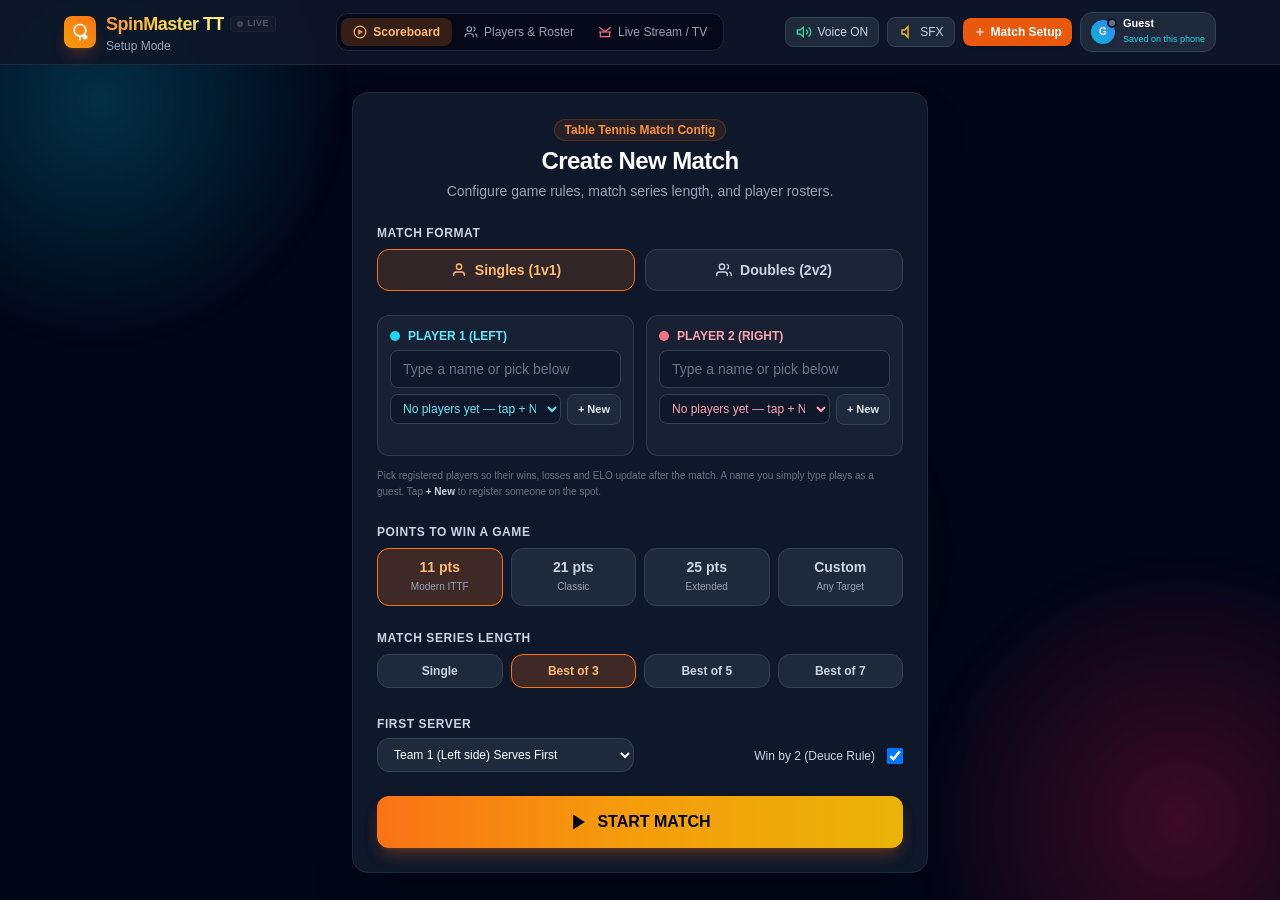
==== commit eef47138: "Add files via upload" ====
--- a/index.html
+++ b/index.html
@@ -297,12 +297,13 @@
 
         <!-- User Profile / Login Button -->
         <button id="btnAccountLogin" class="p-1 sm:px-2.5 sm:py-1 rounded-xl bg-slate-800 hover:bg-slate-700 border border-slate-700 text-slate-200 text-xs flex items-center gap-2 transition" title="User Login & Profile">
-          <div class="w-6 h-6 rounded-full bg-gradient-to-tr from-cyan-500 to-blue-500 text-white font-bold text-[10px] flex items-center justify-center shadow" id="navUserAvatar">
-            RS
+          <div class="relative">
+            <div class="w-6 h-6 rounded-full bg-gradient-to-tr from-cyan-500 to-blue-500 text-white font-bold text-[10px] flex items-center justify-center shadow" id="navUserAvatar">G</div>
+            <span id="navSyncDot" class="absolute -top-0.5 -right-0.5 w-2.5 h-2.5 rounded-full border-2 border-slate-900 bg-slate-500"></span>
           </div>
           <div class="hidden md:block text-left">
-            <span class="block text-[11px] font-bold text-white leading-tight" id="navUserName">Coach Rahul</span>
-            <span class="block text-[9px] text-cyan-400 font-medium" id="navUserRole">Senior Umpire</span>
+            <span class="block text-[11px] font-bold text-white leading-tight" id="navUserName">Guest</span>
+            <span class="block text-[9px] text-cyan-400 font-medium" id="navUserRole">Saved on this phone</span>
           </div>
         </button>
       </div>
@@ -340,64 +341,92 @@
 
       <!-- Players / Teams input -->
       <div id="playerInputContainer" class="space-y-3">
-        <!-- Singles Inputs -->
+        <!-- Singles -->
         <div id="singlesInputFields" class="grid grid-cols-1 sm:grid-cols-2 gap-3">
           <div class="bg-slate-800/60 p-3 rounded-xl border border-slate-700/80">
-            <div class="flex items-center gap-2 mb-1.5">
-              <span class="w-2.5 h-2.5 rounded-full bg-cyan-400"></span>
-              <label class="text-xs font-semibold text-cyan-300 uppercase">Player 1 (Left)</label>
+          <div class="flex items-center gap-2 mb-1.5">
+            <span class="w-2.5 h-2.5 rounded-full bg-cyan-400"></span>
+            <label class="text-xs font-semibold text-cyan-300 uppercase">Player 1 (Left)</label>
+          </div>
+          <div class="slot">
+            <input type="text" id="inputP1" maxlength="20" placeholder="Type a name or pick below" autocomplete="off" class="w-full bg-slate-900 border border-slate-700 rounded-lg px-3 py-2 text-sm text-white placeholder-slate-500 focus:outline-none focus:border-cyan-400">
+            <div class="flex items-center gap-1.5 mt-1.5">
+              <select id="selectRosterP1" class="flex-1 min-w-0 bg-slate-900 text-cyan-300 text-xs border border-slate-700 rounded-lg px-2 py-1.5 focus:outline-none"><option value="">Pick a registered player…</option></select>
+              <button type="button" data-newfor="inputP1" class="btn-new-slot shrink-0 px-2.5 py-1.5 rounded-lg bg-slate-800 hover:bg-slate-700 border border-slate-700 text-[11px] font-bold text-slate-200">+ New</button>
             </div>
-            <input type="text" id="inputP1" value="Alex" maxlength="20" class="w-full bg-slate-900 border border-slate-700 rounded-lg px-3 py-2 text-sm text-white focus:outline-none focus:border-cyan-400">
-            <div class="flex items-center justify-between mt-2 pt-1.5 border-t border-slate-700/50">
-              <span class="text-[10px] text-slate-400">Or Pick from Club Roster:</span>
-              <select id="selectRosterP1" class="bg-slate-900 text-cyan-300 text-xs border border-slate-700 rounded px-2 py-0.5 focus:outline-none">
-                <option value="">Select registered player...</option>
-              </select>
+            <p class="slot-info text-[10px] mt-1 min-h-[14px]" data-info="inputP1"></p>
+          </div>
+        </div>
+          <div class="bg-slate-800/60 p-3 rounded-xl border border-slate-700/80">
+          <div class="flex items-center gap-2 mb-1.5">
+            <span class="w-2.5 h-2.5 rounded-full bg-rose-400"></span>
+            <label class="text-xs font-semibold text-rose-300 uppercase">Player 2 (Right)</label>
+          </div>
+          <div class="slot">
+            <input type="text" id="inputP2" maxlength="20" placeholder="Type a name or pick below" autocomplete="off" class="w-full bg-slate-900 border border-slate-700 rounded-lg px-3 py-2 text-sm text-white placeholder-slate-500 focus:outline-none focus:border-rose-400">
+            <div class="flex items-center gap-1.5 mt-1.5">
+              <select id="selectRosterP2" class="flex-1 min-w-0 bg-slate-900 text-rose-300 text-xs border border-slate-700 rounded-lg px-2 py-1.5 focus:outline-none"><option value="">Pick a registered player…</option></select>
+              <button type="button" data-newfor="inputP2" class="btn-new-slot shrink-0 px-2.5 py-1.5 rounded-lg bg-slate-800 hover:bg-slate-700 border border-slate-700 text-[11px] font-bold text-slate-200">+ New</button>
             </div>
-          </div>
-          <div class="bg-slate-800/60 p-3 rounded-xl border border-slate-700/80">
-            <div class="flex items-center gap-2 mb-1.5">
-              <span class="w-2.5 h-2.5 rounded-full bg-rose-400"></span>
-              <label class="text-xs font-semibold text-rose-300 uppercase">Player 2 (Right)</label>
+            <p class="slot-info text-[10px] mt-1 min-h-[14px]" data-info="inputP2"></p>
+          </div>
+        </div>
+        </div>
+
+        <!-- Doubles (hidden by default) -->
+        <div id="doublesInputFields" class="hidden grid grid-cols-1 sm:grid-cols-2 gap-3">
+          <div class="bg-slate-800/60 p-3 rounded-xl border border-slate-700/80 space-y-2.5">
+          <div class="flex items-center gap-2">
+            <span class="w-2.5 h-2.5 rounded-full bg-cyan-400"></span>
+            <label class="text-xs font-semibold text-cyan-300 uppercase">Team A (Left Side)</label>
+          </div>
+          <input type="text" id="inputTeamA" placeholder="Team name (optional)" maxlength="20" class="w-full bg-slate-900 border border-slate-700 rounded-lg px-3 py-1.5 text-xs text-white placeholder-slate-500">
+          <div class="slot">
+            <input type="text" id="inputA1" maxlength="20" placeholder="Player 1" autocomplete="off" class="w-full bg-slate-900 border border-slate-700 rounded-lg px-3 py-2 text-sm text-white placeholder-slate-500 focus:outline-none focus:border-cyan-400">
+            <div class="flex items-center gap-1.5 mt-1.5">
+              <select id="selectRosterA1" class="flex-1 min-w-0 bg-slate-900 text-cyan-300 text-xs border border-slate-700 rounded-lg px-2 py-1.5 focus:outline-none"><option value="">Pick a registered player…</option></select>
+              <button type="button" data-newfor="inputA1" class="btn-new-slot shrink-0 px-2.5 py-1.5 rounded-lg bg-slate-800 hover:bg-slate-700 border border-slate-700 text-[11px] font-bold text-slate-200">+ New</button>
             </div>
-            <input type="text" id="inputP2" value="Marcus" maxlength="20" class="w-full bg-slate-900 border border-slate-700 rounded-lg px-3 py-2 text-sm text-white focus:outline-none focus:border-rose-400">
-            <div class="flex items-center justify-between mt-2 pt-1.5 border-t border-slate-700/50">
-              <span class="text-[10px] text-slate-400">Or Pick from Club Roster:</span>
-              <select id="selectRosterP2" class="bg-slate-900 text-rose-300 text-xs border border-slate-700 rounded px-2 py-0.5 focus:outline-none">
-                <option value="">Select registered player...</option>
-              </select>
+            <p class="slot-info text-[10px] mt-1 min-h-[14px]" data-info="inputA1"></p>
+          </div>
+          <div class="slot">
+            <input type="text" id="inputA2" maxlength="20" placeholder="Player 2" autocomplete="off" class="w-full bg-slate-900 border border-slate-700 rounded-lg px-3 py-2 text-sm text-white placeholder-slate-500 focus:outline-none focus:border-cyan-400">
+            <div class="flex items-center gap-1.5 mt-1.5">
+              <select id="selectRosterA2" class="flex-1 min-w-0 bg-slate-900 text-cyan-300 text-xs border border-slate-700 rounded-lg px-2 py-1.5 focus:outline-none"><option value="">Pick a registered player…</option></select>
+              <button type="button" data-newfor="inputA2" class="btn-new-slot shrink-0 px-2.5 py-1.5 rounded-lg bg-slate-800 hover:bg-slate-700 border border-slate-700 text-[11px] font-bold text-slate-200">+ New</button>
             </div>
-          </div>
-        </div>
-
-        <!-- Doubles Inputs (hidden by default) -->
-        <div id="doublesInputFields" class="hidden grid grid-cols-1 sm:grid-cols-2 gap-3">
-          <div class="bg-slate-800/60 p-3 rounded-xl border border-slate-700/80 space-y-2">
-            <div class="flex items-center gap-2">
-              <span class="w-2.5 h-2.5 rounded-full bg-cyan-400"></span>
-              <label class="text-xs font-semibold text-cyan-300 uppercase">Team A (Left Side)</label>
+            <p class="slot-info text-[10px] mt-1 min-h-[14px]" data-info="inputA2"></p>
+          </div>
+        </div>
+          <div class="bg-slate-800/60 p-3 rounded-xl border border-slate-700/80 space-y-2.5">
+          <div class="flex items-center gap-2">
+            <span class="w-2.5 h-2.5 rounded-full bg-rose-400"></span>
+            <label class="text-xs font-semibold text-rose-300 uppercase">Team B (Right Side)</label>
+          </div>
+          <input type="text" id="inputTeamB" placeholder="Team name (optional)" maxlength="20" class="w-full bg-slate-900 border border-slate-700 rounded-lg px-3 py-1.5 text-xs text-white placeholder-slate-500">
+          <div class="slot">
+            <input type="text" id="inputB1" maxlength="20" placeholder="Player 1" autocomplete="off" class="w-full bg-slate-900 border border-slate-700 rounded-lg px-3 py-2 text-sm text-white placeholder-slate-500 focus:outline-none focus:border-rose-400">
+            <div class="flex items-center gap-1.5 mt-1.5">
+              <select id="selectRosterB1" class="flex-1 min-w-0 bg-slate-900 text-rose-300 text-xs border border-slate-700 rounded-lg px-2 py-1.5 focus:outline-none"><option value="">Pick a registered player…</option></select>
+              <button type="button" data-newfor="inputB1" class="btn-new-slot shrink-0 px-2.5 py-1.5 rounded-lg bg-slate-800 hover:bg-slate-700 border border-slate-700 text-[11px] font-bold text-slate-200">+ New</button>
             </div>
-            <input type="text" id="inputTeamA" value="Team Alpha" placeholder="Team Name" maxlength="20" class="w-full bg-slate-900 border border-slate-700 rounded-lg px-3 py-1.5 text-xs text-white">
-            <div class="grid grid-cols-2 gap-1.5">
-              <input type="text" id="inputA1" value="Alex" placeholder="Player 1" maxlength="16" class="bg-slate-900 border border-slate-700 rounded-lg px-2.5 py-1.5 text-xs text-white">
-              <input type="text" id="inputA2" value="Brian" placeholder="Player 2" maxlength="16" class="bg-slate-900 border border-slate-700 rounded-lg px-2.5 py-1.5 text-xs text-white">
+            <p class="slot-info text-[10px] mt-1 min-h-[14px]" data-info="inputB1"></p>
+          </div>
+          <div class="slot">
+            <input type="text" id="inputB2" maxlength="20" placeholder="Player 2" autocomplete="off" class="w-full bg-slate-900 border border-slate-700 rounded-lg px-3 py-2 text-sm text-white placeholder-slate-500 focus:outline-none focus:border-rose-400">
+            <div class="flex items-center gap-1.5 mt-1.5">
+              <select id="selectRosterB2" class="flex-1 min-w-0 bg-slate-900 text-rose-300 text-xs border border-slate-700 rounded-lg px-2 py-1.5 focus:outline-none"><option value="">Pick a registered player…</option></select>
+              <button type="button" data-newfor="inputB2" class="btn-new-slot shrink-0 px-2.5 py-1.5 rounded-lg bg-slate-800 hover:bg-slate-700 border border-slate-700 text-[11px] font-bold text-slate-200">+ New</button>
             </div>
-          </div>
-          <div class="bg-slate-800/60 p-3 rounded-xl border border-slate-700/80 space-y-2">
-            <div class="flex items-center gap-2">
-              <span class="w-2.5 h-2.5 rounded-full bg-rose-400"></span>
-              <label class="text-xs font-semibold text-rose-300 uppercase">Team B (Right Side)</label>
-            </div>
-            <input type="text" id="inputTeamB" value="Team Phoenix" placeholder="Team Name" maxlength="20" class="w-full bg-slate-900 border border-slate-700 rounded-lg px-3 py-1.5 text-xs text-white">
-            <div class="grid grid-cols-2 gap-1.5">
-              <input type="text" id="inputB1" value="Marcus" placeholder="Player 1" maxlength="16" class="bg-slate-900 border border-slate-700 rounded-lg px-2.5 py-1.5 text-xs text-white">
-              <input type="text" id="inputB2" value="David" placeholder="Player 2" maxlength="16" class="bg-slate-900 border border-slate-700 rounded-lg px-2.5 py-1.5 text-xs text-white">
-            </div>
-          </div>
-        </div>
-      </div>
-
-      <!-- Target Score per Game (11, 21, 25, Custom) -->
+            <p class="slot-info text-[10px] mt-1 min-h-[14px]" data-info="inputB2"></p>
+          </div>
+        </div>
+        </div>
+
+        <p class="text-[10px] text-slate-500 leading-relaxed">Pick registered players so their wins, losses and ELO update after the match. A name you simply type plays as a guest. Tap <b class="text-slate-300">+ New</b> to register someone on the spot.</p>
+      </div>
+
+            <!-- Target Score per Game (11, 21, 25, Custom) -->
       <div>
         <label class="block text-xs font-semibold text-slate-300 uppercase tracking-wider mb-2">Points to Win a Game</label>
         <div class="grid grid-cols-4 gap-2" id="targetScoreGroup">
@@ -884,6 +913,13 @@
         </div>
       </div>
 
+      <!-- Career update (filled in after the match) -->
+      <div id="summaryCareer" class="hidden bg-slate-950/70 border border-slate-800 rounded-2xl p-3 space-y-2">
+        <p class="text-[10px] font-bold uppercase tracking-wider text-slate-400">Career updated</p>
+        <div id="summaryCareerRows" class="space-y-1.5"></div>
+        <p id="summaryCareerNote" class="text-[10px] text-slate-500"></p>
+      </div>
+
       <!-- Action Buttons -->
       <div class="space-y-2 pt-2">
         <button type="button" id="btnCopyScorecard" class="w-full py-2.5 rounded-xl bg-slate-800 hover:bg-slate-700 border border-slate-700 text-slate-200 text-xs sm:text-sm font-semibold flex items-center justify-center gap-2 transition">
@@ -906,10 +942,10 @@
 
   <!-- MODAL: ADD NEW PLAYER -->
   <div id="modalAddPlayer" class="hidden fixed inset-0 z-50 bg-slate-950/85 backdrop-blur-sm flex items-center justify-center p-4">
-    <div class="bg-slate-900 border border-orange-500/40 rounded-3xl p-5 sm:p-7 max-w-md w-full space-y-4 shadow-2xl">
+    <div class="bg-slate-900 border border-orange-500/40 rounded-3xl p-5 sm:p-7 max-w-md w-full space-y-4 shadow-2xl max-h-[92vh] overflow-y-auto">
       <div class="flex items-center justify-between border-b border-slate-800 pb-3">
         <div>
-          <h3 class="text-lg sm:text-xl font-bold text-white">Register New TT Player</h3>
+          <h3 class="text-lg sm:text-xl font-bold text-white" id="addPlayerTitle">Register new player</h3>
           <p class="text-xs text-slate-400">Add player details, playing grip, and equipment specs.</p>
         </div>
         <button type="button" id="btnCloseAddPlayer" class="text-slate-400 hover:text-white p-1 rounded-lg bg-slate-800">
@@ -952,7 +988,7 @@
             </select>
           </div>
           <div>
-            <label class="block font-semibold text-slate-300 mb-1">Initial Club Rating</label>
+            <label class="block font-semibold text-slate-300 mb-1">Starting rating (ELO)</label>
             <input type="number" id="inputNewRating" value="1500" min="500" max="3000" class="w-full bg-slate-950 border border-slate-700 rounded-lg px-3 py-2 text-white">
           </div>
         </div>
@@ -961,6 +997,12 @@
           <label class="block font-semibold text-slate-300 mb-1">Equipment (Blade & Rubber)</label>
           <input type="text" id="inputNewBlade" placeholder="e.g. Butterfly Viscaria / Dignics 05" class="w-full bg-slate-950 border border-slate-700 rounded-lg px-3 py-2 text-white">
         </div>
+      </div>
+
+      <div class="text-xs">
+        <label class="block font-semibold text-slate-300 mb-1">Club / academy</label>
+        <input type="text" id="inputNewClub" maxlength="40" placeholder="e.g. Lucknow TT Club" class="w-full bg-slate-950 border border-slate-700 rounded-lg px-3 py-2 text-white text-sm focus:outline-none focus:border-orange-500">
+        <p class="text-[10px] text-slate-500 mt-1.5">The rating then moves automatically after every match you score with this player.</p>
       </div>
 
       <div class="flex items-center gap-2 pt-2">
@@ -976,233 +1018,157 @@
 
   <!-- MODAL: PLAYER PROFILE DOSSIER -->
   <div id="modalPlayerProfile" class="hidden fixed inset-0 z-50 bg-slate-950/85 backdrop-blur-sm flex items-center justify-center p-4">
-    <div class="bg-slate-900 border border-slate-700 rounded-3xl p-5 sm:p-7 max-w-md w-full space-y-4 shadow-2xl relative">
+    <div class="bg-slate-900 border border-slate-700 rounded-3xl p-5 sm:p-7 max-w-md w-full space-y-4 shadow-2xl relative max-h-[92vh] overflow-y-auto">
       <button type="button" id="btnCloseProfile" class="absolute top-4 right-4 text-slate-400 hover:text-white p-1 rounded-lg bg-slate-800">
         <svg class="w-5 h-5" viewBox="0 0 24 24" fill="none" stroke="currentColor" stroke-width="2"><line x1="18" y1="6" x2="6" y2="18"/><line x1="6" y1="6" x2="18" y2="18"/></svg>
       </button>
 
-      <div class="flex items-center gap-3.5 border-b border-slate-800 pb-4">
-        <div class="w-14 h-14 rounded-2xl bg-gradient-to-tr from-orange-500 to-amber-500 text-slate-950 font-black text-xl flex items-center justify-center shadow-lg" id="profileInitials">
-          AC
-        </div>
-        <div>
-          <div class="flex items-center gap-2">
-            <h3 class="text-xl font-black text-white" id="profileName">Alex Chen</h3>
-            <span class="px-2 py-0.5 rounded text-[10px] font-bold bg-amber-500/20 text-amber-300 border border-amber-500/30" id="profileRating">1750 ELO</span>
-          </div>
-          <p class="text-xs text-slate-400" id="profileClub">Delhi TT Club · Pro Division</p>
+      <div class="flex items-center gap-3.5 border-b border-slate-800 pb-4 pr-8">
+        <div class="w-14 h-14 shrink-0 rounded-2xl bg-gradient-to-tr from-orange-500 to-amber-500 text-slate-950 font-black text-xl flex items-center justify-center shadow-lg" id="profileInitials">AC</div>
+        <div class="min-w-0">
+          <div class="flex items-center gap-2 flex-wrap">
+            <h3 class="text-xl font-black text-white truncate" id="profileName">Player</h3>
+            <span class="px-2 py-0.5 rounded text-[10px] font-bold bg-amber-500/20 text-amber-300 border border-amber-500/30" id="profileRating">1500 ELO</span>
+          </div>
+          <p class="text-xs text-slate-400 truncate" id="profileClub">Club member</p>
         </div>
       </div>
 
       <div class="grid grid-cols-3 gap-2 text-center text-xs">
-        <div class="bg-slate-950 p-2.5 rounded-xl border border-slate-800">
-          <span class="text-[10px] text-slate-400 block uppercase">Dominant Hand</span>
-          <span class="font-bold text-slate-200 mt-0.5 block" id="profileHand">Right</span>
-        </div>
-        <div class="bg-slate-950 p-2.5 rounded-xl border border-slate-800">
-          <span class="text-[10px] text-slate-400 block uppercase">Grip Style</span>
-          <span class="font-bold text-slate-200 mt-0.5 block" id="profileGrip">Shakehand</span>
-        </div>
-        <div class="bg-slate-950 p-2.5 rounded-xl border border-slate-800">
-          <span class="text-[10px] text-slate-400 block uppercase">Play Style</span>
-          <span class="font-bold text-slate-200 mt-0.5 block truncate" id="profileStyle">Offensive</span>
-        </div>
+        <div class="bg-slate-950 p-2.5 rounded-xl border border-slate-800"><span class="text-[10px] text-slate-400 block uppercase">Hand</span><span class="font-bold text-slate-200 mt-0.5 block" id="profileHand">Right</span></div>
+        <div class="bg-slate-950 p-2.5 rounded-xl border border-slate-800"><span class="text-[10px] text-slate-400 block uppercase">Grip</span><span class="font-bold text-slate-200 mt-0.5 block truncate" id="profileGrip">Shakehand</span></div>
+        <div class="bg-slate-950 p-2.5 rounded-xl border border-slate-800"><span class="text-[10px] text-slate-400 block uppercase">Style</span><span class="font-bold text-slate-200 mt-0.5 block truncate" id="profileStyle">All-round</span></div>
       </div>
 
       <div class="bg-slate-950 p-3 rounded-xl border border-slate-800 space-y-2 text-xs">
         <div class="flex items-center justify-between">
-          <span class="text-slate-400">Career Match Record</span>
-          <span class="font-bold text-emerald-400" id="profileRecord">24 Wins · 6 Losses (80%)</span>
-        </div>
-        <div class="w-full bg-slate-800 h-2 rounded-full overflow-hidden">
-          <div class="bg-gradient-to-r from-emerald-500 to-cyan-500 h-full rounded-full" id="profileWinBar" style="width: 80%"></div>
-        </div>
-        <div class="pt-1 text-[11px] text-slate-400 flex items-center justify-between">
-          <span>Equipment:</span>
-          <span class="font-medium text-slate-300" id="profileBlade">Butterfly Viscaria</span>
-        </div>
-      </div>
-
-      <div class="grid grid-cols-2 gap-2 pt-2">
-        <button type="button" id="btnPickAsP1" class="py-2.5 rounded-xl bg-cyan-600 hover:bg-cyan-500 text-white font-bold text-xs shadow transition">
-          Set as Player 1
-        </button>
-        <button type="button" id="btnPickAsP2" class="py-2.5 rounded-xl bg-rose-600 hover:bg-rose-500 text-white font-bold text-xs shadow transition">
-          Set as Player 2
-        </button>
+          <span class="text-slate-400">Career record</span>
+          <span class="font-bold text-emerald-400" id="profileRecord">No matches yet</span>
+        </div>
+        <div class="w-full bg-slate-800 h-2 rounded-full overflow-hidden"><div class="bg-gradient-to-r from-emerald-500 to-cyan-500 h-full rounded-full transition-all duration-700" id="profileWinBar" style="width: 0%"></div></div>
+        <div class="pt-1 text-[11px] text-slate-400 flex items-center justify-between gap-3">
+          <span>Equipment</span><span class="font-medium text-slate-300 truncate" id="profileBlade">Not set</span>
+        </div>
+      </div>
+
+      <div class="grid grid-cols-3 gap-2 text-center" id="profileStats"></div>
+
+      <div class="space-y-1.5">
+        <p class="text-[10px] font-bold uppercase tracking-wider text-slate-400">Recent form</p>
+        <div class="flex items-center gap-1.5 flex-wrap" id="profileForm"></div>
+      </div>
+
+      <div class="space-y-1.5">
+        <p class="text-[10px] font-bold uppercase tracking-wider text-slate-400">Last matches</p>
+        <div class="space-y-1.5" id="profileRecent"></div>
+      </div>
+
+      <div class="grid grid-cols-2 gap-2 pt-1">
+        <button type="button" id="btnPickAsP1" class="py-2.5 rounded-xl bg-cyan-600 hover:bg-cyan-500 text-white font-bold text-xs shadow transition">Use on left side</button>
+        <button type="button" id="btnPickAsP2" class="py-2.5 rounded-xl bg-rose-600 hover:bg-rose-500 text-white font-bold text-xs shadow transition">Use on right side</button>
+        <button type="button" id="btnEditPlayer" class="py-2.5 rounded-xl bg-slate-800 hover:bg-slate-700 border border-slate-700 text-slate-200 font-semibold text-xs transition">Edit profile</button>
+        <button type="button" id="btnDeletePlayer" class="py-2.5 rounded-xl bg-rose-950/50 hover:bg-rose-900/60 border border-rose-800/50 text-rose-300 font-semibold text-xs transition">Delete player</button>
       </div>
     </div>
   </div>
 
-  <!-- MODAL: USER ACCOUNT & LOGIN -->
+    <!-- MODAL: ACCOUNT & LOGIN -->
   <div id="modalLogin" class="hidden fixed inset-0 z-50 bg-slate-950/85 backdrop-blur-sm flex items-center justify-center p-4">
-    <div class="bg-slate-900 border border-slate-700 rounded-3xl p-5 sm:p-7 max-w-md w-full space-y-4 shadow-2xl relative max-h-[90vh] overflow-y-auto">
+    <div class="bg-slate-900 border border-slate-700 rounded-3xl p-5 sm:p-7 max-w-md w-full space-y-4 shadow-2xl relative max-h-[92vh] overflow-y-auto">
       <button type="button" id="btnCloseLogin" class="absolute top-4 right-4 text-slate-400 hover:text-white p-1 rounded-lg bg-slate-800">
         <svg class="w-5 h-5" viewBox="0 0 24 24" fill="none" stroke="currentColor" stroke-width="2"><line x1="18" y1="6" x2="6" y2="18"/><line x1="6" y1="6" x2="18" y2="18"/></svg>
       </button>
-
-      <!-- Active User Card (if logged in) -->
-      <div id="activeUserBadgeCard" class="bg-slate-950 p-3 rounded-2xl border border-slate-800 flex items-center justify-between">
-        <div class="flex items-center gap-2.5">
-          <div class="w-10 h-10 rounded-xl bg-gradient-to-tr from-cyan-500 to-blue-500 text-white font-bold text-sm flex items-center justify-center shadow" id="modalUserAvatar">
-            RS
-          </div>
-          <div>
+      <div class="pr-8">
+        <h3 class="text-lg font-black text-white">Your account</h3>
+        <p class="text-xs text-slate-400" id="authSubtitle">You are using the app as a guest.</p>
+      </div>
+
+      <!-- SIGNED IN -->
+      <div id="authSignedIn" class="hidden space-y-3">
+        <div class="bg-slate-950 p-3 rounded-2xl border border-slate-800 flex items-center gap-3">
+          <div class="w-11 h-11 shrink-0 rounded-xl bg-gradient-to-tr from-cyan-500 to-blue-500 text-white font-black text-sm flex items-center justify-center shadow" id="modalUserAvatar">G</div>
+          <div class="min-w-0">
             <div class="flex items-center gap-1.5">
-              <span class="font-bold text-white text-xs sm:text-sm" id="modalUserName">Rahul Sharma</span>
-              <span class="px-1.5 py-0.2 rounded text-[9px] font-bold bg-cyan-500/20 text-cyan-300 border border-cyan-500/30 uppercase" id="modalUserRoleBadge">Umpire</span>
+              <span class="font-bold text-white text-sm truncate" id="modalUserName">Name</span>
+              <span class="px-1.5 py-0.5 rounded text-[9px] font-bold bg-cyan-500/20 text-cyan-300 border border-cyan-500/30 uppercase" id="modalUserRoleBadge">Email</span>
             </div>
-            <p class="text-[11px] text-slate-400 font-mono" id="modalUserEmail">coach.rahul@delhitt.in</p>
-          </div>
-        </div>
-        <button type="button" id="btnSignOutUser" class="px-2.5 py-1.5 rounded-lg bg-slate-800 hover:bg-rose-950/60 hover:text-rose-300 text-slate-400 border border-slate-700 text-xs font-semibold transition">
-          Sign Out
-        </button>
-      </div>
-
-      <!-- Auth Tabs: Sign In / Create Account / Quick Switch -->
-      <div class="flex items-center bg-slate-950 p-1 rounded-xl border border-slate-800 text-xs">
-        <button type="button" id="authTabSignIn" class="flex-1 py-1.5 rounded-lg bg-orange-500/20 text-orange-300 font-bold transition text-center">
-          Email Sign In
-        </button>
-        <button type="button" id="authTabSignUp" class="flex-1 py-1.5 rounded-lg text-slate-400 hover:text-white font-medium transition text-center">
-          Create Account
-        </button>
-        <button type="button" id="authTabQuick" class="flex-1 py-1.5 rounded-lg text-slate-400 hover:text-white font-medium transition text-center">
-          Demo Accounts
-        </button>
-      </div>
-
-      <!-- FORM 1: EMAIL SIGN IN -->
-      <div id="authFormSignIn" class="space-y-3 pt-1">
-        <div class="space-y-1">
-          <label class="block text-xs font-semibold text-slate-300">Email Address</label>
-          <div class="relative">
-            <input type="email" id="inputLoginEmail" placeholder="coach.rahul@delhitt.in" class="w-full bg-slate-950 border border-slate-700 rounded-xl px-3 py-2 text-xs text-white pl-9 focus:outline-none focus:border-orange-500">
-            <svg class="w-4 h-4 text-slate-500 absolute left-3 top-2.5" viewBox="0 0 24 24" fill="none" stroke="currentColor" stroke-width="2"><path d="M4 4h16c1.1 0 2 .9 2 2v12c0 1.1-.9 2-2 2H4c-1.1 0-2-.9-2-2V6c0-1.1.9-2 2-2z"/><polyline points="22,6 12,13 2,6"/></svg>
-          </div>
-        </div>
-
-        <div class="space-y-1">
-          <div class="flex items-center justify-between text-xs">
-            <label class="font-semibold text-slate-300">Password</label>
-            <button type="button" id="btnForgotPassword" class="text-orange-400 hover:text-orange-300 text-[11px]">Forgot?</button>
-          </div>
-          <div class="relative">
-            <input type="password" id="inputLoginPassword" placeholder="••••••••" value="spin123" class="w-full bg-slate-950 border border-slate-700 rounded-xl px-3 py-2 text-xs text-white pl-9 pr-9 focus:outline-none focus:border-orange-500">
-            <svg class="w-4 h-4 text-slate-500 absolute left-3 top-2.5" viewBox="0 0 24 24" fill="none" stroke="currentColor" stroke-width="2"><rect x="3" y="11" width="18" height="11" rx="2" ry="2"/><path d="M7 11V7a5 5 0 0 1 10 0v4"/></svg>
-            <button type="button" id="btnToggleLoginPass" class="absolute right-3 top-2.5 text-slate-400 hover:text-white text-xs">👁</button>
-          </div>
-        </div>
-
-        <!-- In-form error message -->
-        <p id="loginErrorMsg" class="hidden text-xs text-rose-400 font-medium bg-rose-500/10 p-2 rounded-lg border border-rose-500/20"></p>
-
-        <button type="button" id="btnSubmitEmailLogin" class="w-full py-2.5 rounded-xl bg-orange-600 hover:bg-orange-500 text-white font-bold text-xs sm:text-sm shadow-lg shadow-orange-500/20 transition flex items-center justify-center gap-2">
-          <span>Sign In with Email</span>
-        </button>
-
-        <!-- Google One-Tap Mock -->
-        <button type="button" id="btnGoogleSignIn" class="w-full py-2 rounded-xl bg-slate-800 hover:bg-slate-750 border border-slate-700 text-slate-200 text-xs font-semibold flex items-center justify-center gap-2 transition">
-          <svg class="w-3.5 h-3.5" viewBox="0 0 24 24"><path fill="#EA4335" d="M12 5c1.6 0 3 .6 4.1 1.7l3.1-3.1C17.3 1.8 14.8 1 12 1 7.5 1 3.7 3.6 1.9 7.3l3.7 2.9C6.5 7.4 9 5 12 5z"/><path fill="#4285F4" d="M23.5 12.3c0-.8-.1-1.6-.2-2.3H12v4.5h6.5c-.3 1.5-1.1 2.8-2.4 3.7l3.7 2.9c2.2-2 3.7-5 3.7-8.8z"/><path fill="#FBBC05" d="M5.6 14.8c-.2-.7-.4-1.5-.4-2.3s.2-1.6.4-2.3L1.9 7.3C.7 9.7 0 12.3 0 15.2s.7 5.5 1.9 7.9l3.7-2.9z"/><path fill="#34A853" d="M12 23.5c3.2 0 6-1.1 8-3l-3.7-2.9c-1.1.7-2.5 1.2-4.3 1.2-3 0-5.5-2-6.4-4.8L1.9 16.9C3.7 20.6 7.5 23.5 12 23.5z"/></svg>
+            <p class="text-[11px] text-slate-400 font-mono truncate" id="modalUserEmail"></p>
+          </div>
+        </div>
+        <div class="bg-slate-950/60 border border-slate-800 rounded-xl p-3 text-xs space-y-1.5">
+          <div class="flex items-center justify-between"><span class="text-slate-400">Cloud backup</span><span id="cloudStatusBadge" class="font-bold text-slate-300">-</span></div>
+          <p class="text-[11px] text-slate-500" id="cloudStatusDetail"></p>
+          <p class="text-[11px] text-slate-400" id="cloudCounts"></p>
+          <button type="button" id="btnSyncNow" class="w-full mt-1 py-2 rounded-lg bg-slate-800 hover:bg-slate-700 border border-slate-700 text-slate-200 font-semibold transition">Sync now</button>
+        </div>
+        <button type="button" id="btnSignOutUser" class="w-full py-2.5 rounded-xl bg-slate-800 hover:bg-rose-950/60 hover:text-rose-300 text-slate-300 border border-slate-700 text-xs font-bold transition">Sign out</button>
+      </div>
+
+      <!-- SIGNED OUT -->
+      <div id="authSignedOut" class="hidden space-y-3">
+        <button type="button" id="btnGoogleSignIn" class="w-full py-2.5 rounded-xl bg-white hover:bg-slate-100 text-slate-800 text-sm font-bold flex items-center justify-center gap-2.5 transition">
+          <svg class="w-4 h-4" viewBox="0 0 24 24"><path fill="#EA4335" d="M12 5c1.6 0 3 .6 4.1 1.7l3.1-3.1C17.3 1.8 14.8 1 12 1 7.5 1 3.7 3.6 1.9 7.3l3.7 2.9C6.5 7.4 9 5 12 5z"/><path fill="#4285F4" d="M23.5 12.3c0-.8-.1-1.6-.2-2.3H12v4.5h6.5c-.3 1.5-1.1 2.7-2.4 3.6l3.7 2.9c2.2-2 3.7-5 3.7-8.7z"/><path fill="#FBBC05" d="M5.6 14.2c-.2-.7-.4-1.4-.4-2.2s.1-1.5.4-2.2L1.9 6.9C1.1 8.5.7 10.2.7 12s.4 3.5 1.2 5.1l3.7-2.9z"/><path fill="#34A853" d="M12 23c3.2 0 5.9-1.1 7.9-2.9l-3.7-2.9c-1 .7-2.4 1.1-4.2 1.1-3 0-5.5-2-6.4-4.8l-3.7 2.9C3.7 20.4 7.5 23 12 23z"/></svg>
           <span>Continue with Google</span>
         </button>
-      </div>
-
-      <!-- FORM 2: CREATE NEW ACCOUNT (SIGN UP) -->
-      <div id="authFormSignUp" class="hidden space-y-3 pt-1 text-xs">
-        <div>
-          <label class="block font-semibold text-slate-300 mb-1">Full Name *</label>
-          <input type="text" id="inputSignUpName" placeholder="e.g. Liam Zhang" maxlength="25" class="w-full bg-slate-950 border border-slate-700 rounded-lg px-3 py-2 text-white focus:outline-none focus:border-orange-500">
-        </div>
-
-        <div>
-          <label class="block font-semibold text-slate-300 mb-1">Email Address *</label>
-          <input type="email" id="inputSignUpEmail" placeholder="liam@gmail.com" class="w-full bg-slate-950 border border-slate-700 rounded-lg px-3 py-2 text-white focus:outline-none focus:border-orange-500">
-        </div>
-
-        <div>
-          <label class="block font-semibold text-slate-300 mb-1">Password (min 6 chars) *</label>
-          <input type="password" id="inputSignUpPassword" placeholder="Create a password" class="w-full bg-slate-950 border border-slate-700 rounded-lg px-3 py-2 text-white focus:outline-none focus:border-orange-500">
-        </div>
-
-        <div class="grid grid-cols-2 gap-2">
+        <div class="flex items-center gap-2 text-[10px] text-slate-500 uppercase tracking-wider"><span class="flex-1 h-px bg-slate-800"></span>or use email<span class="flex-1 h-px bg-slate-800"></span></div>
+
+        <div class="flex items-center bg-slate-950 p-1 rounded-xl border border-slate-800 text-xs">
+          <button type="button" id="authTabSignIn" class="flex-1 py-1.5 rounded-lg bg-orange-500/20 text-orange-300 font-bold transition text-center">Sign in</button>
+          <button type="button" id="authTabSignUp" class="flex-1 py-1.5 rounded-lg text-slate-400 hover:text-white font-medium transition text-center">Create account</button>
+        </div>
+
+        <div class="space-y-2.5">
+          <div id="authNameWrap" class="hidden">
+            <label class="block text-xs font-semibold text-slate-300 mb-1">Your name</label>
+            <input type="text" id="inputSignUpName" maxlength="30" autocomplete="name" placeholder="e.g. Kaushik" class="w-full bg-slate-950 border border-slate-700 rounded-xl px-3 py-2 text-xs text-white focus:outline-none focus:border-orange-500">
+          </div>
           <div>
-            <label class="block font-semibold text-slate-300 mb-1">Role</label>
-            <select id="selectSignUpRole" class="w-full bg-slate-950 border border-slate-700 rounded-lg px-2 py-2 text-white">
-              <option value="Club Player">Club Player</option>
-              <option value="Umpire / Referee">Umpire / Referee</option>
-              <option value="Club Coach">Club Coach</option>
-              <option value="Club Admin">Club Admin</option>
-            </select>
+            <label class="block text-xs font-semibold text-slate-300 mb-1">Email</label>
+            <input type="email" id="inputLoginEmail" autocomplete="email" placeholder="you@gmail.com" class="w-full bg-slate-950 border border-slate-700 rounded-xl px-3 py-2 text-xs text-white focus:outline-none focus:border-orange-500">
           </div>
           <div>
-            <label class="block font-semibold text-slate-300 mb-1">Club / Academy</label>
-            <input type="text" id="inputSignUpClub" placeholder="e.g. Delhi TT Club" class="w-full bg-slate-950 border border-slate-700 rounded-lg px-2.5 py-2 text-white">
-          </div>
-        </div>
-
-        <p id="signUpErrorMsg" class="hidden text-xs text-rose-400 font-medium bg-rose-500/10 p-2 rounded-lg border border-rose-500/20"></p>
-
-        <button type="button" id="btnSubmitEmailSignUp" class="w-full py-2.5 rounded-xl bg-orange-600 hover:bg-orange-500 text-white font-bold text-xs sm:text-sm shadow-lg shadow-orange-500/20 transition">
-          Create Free Account
-        </button>
-      </div>
-
-      <!-- FORM 3: QUICK DEMO ACCOUNTS (Preserves old IDs) -->
-      <div id="authFormQuick" class="hidden space-y-2 pt-1">
-        <label class="block text-xs font-semibold text-slate-300 uppercase tracking-wider">Quick Switch Account</label>
-        <div class="space-y-1.5">
-          <button type="button" id="btnQuickLoginRahul" class="w-full p-2.5 rounded-xl bg-slate-800 hover:bg-slate-750 border border-slate-700 flex items-center justify-between text-xs text-left transition">
-            <div class="flex items-center gap-2.5">
-              <span class="w-8 h-8 rounded-full bg-cyan-500 text-white font-bold flex items-center justify-center text-xs">RS</span>
-              <div>
-                <span class="block font-bold text-white">Rahul Sharma</span>
-                <span class="text-[10px] text-cyan-400">coach.rahul@delhitt.in · Senior Umpire</span>
-              </div>
+            <div class="flex items-center justify-between text-xs mb-1">
+              <label class="font-semibold text-slate-300">Password</label>
+              <button type="button" id="btnForgotPassword" class="text-orange-400 hover:text-orange-300 text-[11px]">Forgot?</button>
             </div>
-            <span class="text-[10px] bg-slate-900 px-2 py-0.5 rounded text-slate-300 font-medium">Switch</span>
-          </button>
-
-          <button type="button" id="btnQuickLoginAlex" class="w-full p-2.5 rounded-xl bg-slate-800 hover:bg-slate-750 border border-slate-700 flex items-center justify-between text-xs text-left transition">
-            <div class="flex items-center gap-2.5">
-              <span class="w-8 h-8 rounded-full bg-amber-500 text-slate-950 font-bold flex items-center justify-center text-xs">AC</span>
-              <div>
-                <span class="block font-bold text-white">Alex Chen</span>
-                <span class="text-[10px] text-amber-300">alex.chen@gmail.com · 1750 ELO</span>
-              </div>
+            <div class="relative">
+              <input type="password" id="inputLoginPassword" autocomplete="current-password" placeholder="At least 6 characters" class="w-full bg-slate-950 border border-slate-700 rounded-xl px-3 py-2 pr-9 text-xs text-white focus:outline-none focus:border-orange-500">
+              <button type="button" id="btnToggleLoginPass" class="absolute right-3 top-2 text-slate-400 hover:text-white text-xs">👁</button>
             </div>
-            <span class="text-[10px] bg-slate-900 px-2 py-0.5 rounded text-slate-300 font-medium">Switch</span>
-          </button>
-
-          <button type="button" id="btnQuickLoginGuest" class="w-full p-2.5 rounded-xl bg-slate-800 hover:bg-slate-750 border border-slate-700 flex items-center justify-between text-xs text-left transition">
-            <div class="flex items-center gap-2.5">
-              <span class="w-8 h-8 rounded-full bg-slate-700 text-slate-300 font-bold flex items-center justify-center text-xs">G</span>
-              <div>
-                <span class="block font-bold text-white">Guest Scorer</span>
-                <span class="text-[10px] text-slate-400">guest@spinmaster.local · Scorekeeper</span>
-              </div>
-            </div>
-            <span class="text-[10px] bg-slate-900 px-2 py-0.5 rounded text-slate-300 font-medium">Switch</span>
-          </button>
-        </div>
-
-        <!-- Custom Name Input (Preserves old IDs) -->
-        <div class="pt-2 border-t border-slate-800 space-y-2 text-xs">
-          <label class="block font-semibold text-slate-300 uppercase tracking-wider">Or Enter Custom Name</label>
-          <div class="flex gap-2">
-            <input type="text" id="inputCustomUserName" placeholder="Your Name" maxlength="20" class="flex-1 bg-slate-950 border border-slate-700 rounded-lg px-3 py-2 text-white text-xs">
-            <button type="button" id="btnSaveCustomUser" class="px-4 py-2 bg-orange-600 hover:bg-orange-500 text-white font-bold rounded-lg transition">
-              Save
-            </button>
-          </div>
-        </div>
-      </div>
-
+          </div>
+        </div>
+
+        <p id="loginErrorMsg" class="hidden text-xs text-rose-300 font-medium bg-rose-500/10 p-2 rounded-lg border border-rose-500/20"></p>
+
+        <button type="button" id="btnSubmitEmailLogin" class="w-full py-2.5 rounded-xl bg-orange-600 hover:bg-orange-500 text-white font-bold text-sm shadow-lg shadow-orange-500/20 transition"><span id="authSubmitText">Sign in</span></button>
+        <p class="text-[10px] text-slate-500 text-center leading-relaxed">Without an account, your players and matches stay on this phone only. With one, they are backed up and follow you to any phone.</p>
+      </div>
+
+      <!-- CLOUD NOT SET UP IN THIS BUILD -->
+      <div id="authUnconfigured" class="hidden space-y-2 text-xs text-slate-400 leading-relaxed">
+        <div class="bg-slate-950 border border-slate-800 rounded-xl p-3 space-y-1.5">
+          <p class="font-bold text-slate-200">Cloud login is not switched on in this build.</p>
+          <p>Everything still works: players, matches and stats are saved on this phone. To add Google / email login and cloud backup, follow the one-time setup guide and add your Firebase details.</p>
+        </div>
+      </div>
     </div>
   </div>
 
-  <!-- TOAST NOTIFICATION -->
+  <!-- MODAL: CONFIRM -->
+  <div id="modalConfirm" class="hidden fixed inset-0 z-[60] bg-slate-950/85 backdrop-blur-sm flex items-center justify-center p-4">
+    <div class="bg-slate-900 border border-slate-700 rounded-3xl p-5 sm:p-6 max-w-sm w-full space-y-4 shadow-2xl">
+      <div class="space-y-1.5">
+        <h3 class="text-base font-black text-white" id="confirmTitle">Are you sure?</h3>
+        <p class="text-xs text-slate-400 leading-relaxed" id="confirmText"></p>
+      </div>
+      <div class="flex items-center gap-2">
+        <button type="button" id="btnConfirmCancel" class="flex-1 py-2.5 rounded-xl bg-slate-800 hover:bg-slate-700 text-slate-300 font-semibold text-xs transition">Cancel</button>
+        <button type="button" id="btnConfirmOk" class="flex-1 py-2.5 rounded-xl bg-orange-600 hover:bg-orange-500 text-white font-bold text-xs shadow transition">Confirm</button>
+      </div>
+    </div>
+  </div>
+
+    <!-- TOAST NOTIFICATION -->
   <div id="toastNotification" class="fixed bottom-5 left-1/2 -translate-x-1/2 z-50 bg-slate-800 text-white text-xs font-semibold px-4 py-2 rounded-xl shadow-xl border border-slate-700 pointer-events-none transition opacity-0 transform translate-y-2 duration-200">
     Notification
   </div>
@@ -1210,6 +1176,10 @@
   <!-- CONFETTI CANVAS -->
   <canvas id="confettiCanvas" class="fixed inset-0 pointer-events-none z-50"></canvas>
 
+
+  <!-- CLOUD LOGIN (optional): config first, then the Firebase bundle -->
+  <script src="firebase-config.js"></script>
+  <script src="fb.js"></script>
 
   <!-- MOTION HELPERS -->
   <script>
@@ -1444,105 +1414,15 @@
       timeoutInterval: null,
 
       // User & Navigation State
-      currentUser: {
-        name: "Rahul Sharma",
-        email: "coach.rahul@delhitt.in",
-        role: "Senior Umpire",
-        club: "Delhi TT Club",
-        avatar: "RS"
-      },
-      registeredAccounts: [
-        { email: "coach.rahul@delhitt.in", password: "spin123", name: "Rahul Sharma", role: "Senior Umpire", club: "Delhi TT Club", avatar: "RS" },
-        { email: "alex.chen@gmail.com", password: "spin123", name: "Alex Chen", role: "Club Player", club: "Delhi TT Club", avatar: "AC" },
-        { email: "guest@spinmaster.local", password: "spin123", name: "Guest Scorer", role: "Scorekeeper", club: "Club Scorer", avatar: "G" }
-      ],
+      currentUser: null,
       currentTab: "match",
       liveRoomCode: "TT-7842",
       viewerCount: 34,
       isChromaMode: false,
       selectedProfilePlayerId: null,
 
-      // Registered Players Roster
-      playersList: [
-        {
-          id: "p_alex",
-          name: "Alex Chen",
-          hand: "Right-handed",
-          grip: "Shakehand",
-          style: "Offensive Looper",
-          rating: 1750,
-          wins: 24,
-          losses: 6,
-          blade: "Butterfly Viscaria",
-          rubber: "Dignics 05 / Tenergy 05",
-          club: "Delhi TT Club"
-        },
-        {
-          id: "p_marcus",
-          name: "Marcus Miller",
-          hand: "Right-handed",
-          grip: "Chinese Penhold",
-          style: "All-round Attacker",
-          rating: 1680,
-          wins: 19,
-          losses: 9,
-          blade: "Stiga Clipper Wood",
-          rubber: "DHS Hurricane 3 Neo",
-          club: "Delhi TT Club"
-        },
-        {
-          id: "p_brian",
-          name: "Brian Wong",
-          hand: "Left-handed",
-          grip: "Shakehand",
-          style: "Counter-driver",
-          rating: 1620,
-          wins: 15,
-          losses: 8,
-          blade: "Timo Boll ALC",
-          rubber: "Rozena / Tenergy 64",
-          club: "Metro PingPong"
-        },
-        {
-          id: "p_david",
-          name: "David Kim",
-          hand: "Right-handed",
-          grip: "Shakehand",
-          style: "Modern Defender",
-          rating: 1590,
-          wins: 12,
-          losses: 11,
-          blade: "Matsushita Pro Special",
-          rubber: "Feint Long II / Tackifire",
-          club: "Spin Academy"
-        },
-        {
-          id: "p_priya",
-          name: "Priya Sharma",
-          hand: "Right-handed",
-          grip: "Shakehand",
-          style: "Offensive Looper",
-          rating: 1710,
-          wins: 22,
-          losses: 5,
-          blade: "DHS Hurricane Long 5",
-          rubber: "Hurricane 8 / Tenergy 05",
-          club: "Delhi TT Club"
-        },
-        {
-          id: "p_sarah",
-          name: "Sarah Jenkins",
-          hand: "Left-handed",
-          grip: "Japanese Penhold",
-          style: "Fast Attacker",
-          rating: 1640,
-          wins: 16,
-          losses: 7,
-          blade: "Nittaku Acoustic",
-          rubber: "Fastarc G-1",
-          club: "Olympic Center"
-        }
-      ]
+      // Registered players live in the SM data module (see below)
+      matchHistory: []
     };
 
     // --- AUDIO & SYNTHESIZER ---
@@ -2463,299 +2343,14 @@
     // --- EVENT LISTENERS & SETUP WIRING ---
     document.addEventListener('DOMContentLoaded', () => {
 
-      loadPlayersFromStorage();
-      populateRosterDropdowns();
-      renderPlayersRoster();
+      smInit();
 
       // Tab navigation
       document.getElementById('navTabMatch').addEventListener('click', () => switchTab('match'));
       document.getElementById('navTabPlayers').addEventListener('click', () => switchTab('players'));
       document.getElementById('navTabLive').addEventListener('click', () => switchTab('live'));
 
-      // Quick roster picker selects
-      document.getElementById('selectRosterP1').addEventListener('change', (e) => {
-        if (e.target.value) {
-          document.getElementById('inputP1').value = e.target.value;
-        }
-      });
-      document.getElementById('selectRosterP2').addEventListener('change', (e) => {
-        if (e.target.value) {
-          document.getElementById('inputP2').value = e.target.value;
-        }
-      });
-
-      // Player directory search & filters
-      document.getElementById('inputPlayerSearch').addEventListener('input', (e) => {
-        renderPlayersRoster('all', e.target.value.trim());
-      });
-
-      document.querySelectorAll('.filter-chip').forEach(btn => {
-        btn.addEventListener('click', (e) => {
-          document.querySelectorAll('.filter-chip').forEach(c => {
-            c.className = "filter-chip px-3 py-1.5 rounded-lg bg-slate-800 text-slate-300 font-medium border border-slate-700";
-          });
-          e.currentTarget.className = "filter-chip px-3 py-1.5 rounded-lg bg-orange-500/20 text-orange-300 font-bold border border-orange-500/30";
-          renderPlayersRoster(e.currentTarget.dataset.filter, document.getElementById('inputPlayerSearch').value.trim());
-        });
-      });
-
-      // Add Player Modal
-      document.getElementById('btnOpenAddPlayer').addEventListener('click', () => {
-        document.getElementById('modalAddPlayer').classList.remove('hidden');
-      });
-      document.getElementById('btnCloseAddPlayer').addEventListener('click', () => {
-        document.getElementById('modalAddPlayer').classList.add('hidden');
-      });
-      document.getElementById('btnCancelAddPlayer').addEventListener('click', () => {
-        document.getElementById('modalAddPlayer').classList.add('hidden');
-      });
-      document.getElementById('btnSaveNewPlayer').addEventListener('click', () => {
-        const name = document.getElementById('inputNewPlayerName').value.trim();
-        if (!name) {
-          showToast("Please enter a player name");
-          return;
-        }
-        const hand = document.getElementById('selectNewHand').value;
-        const grip = document.getElementById('selectNewGrip').value;
-        const style = document.getElementById('selectNewStyle').value;
-        const rating = parseInt(document.getElementById('inputNewRating').value, 10) || 1500;
-        const blade = document.getElementById('inputNewBlade').value.trim() || 'ITTF Tournament Blade';
-
-        const newP = {
-          id: 'p_' + Date.now(),
-          name: name,
-          hand: hand,
-          grip: grip,
-          style: style,
-          rating: rating,
-          wins: 0,
-          losses: 0,
-          blade: blade,
-          rubber: 'ITTF Approved',
-          club: 'Delhi TT Club'
-        };
-
-        state.playersList.unshift(newP);
-        savePlayersToStorage();
-        populateRosterDropdowns();
-        renderPlayersRoster();
-
-        document.getElementById('modalAddPlayer').classList.add('hidden');
-        document.getElementById('inputNewPlayerName').value = '';
-        showToast(`${name} added to club roster!`);
-      });
-
-      // Player Profile Modal actions
-      document.getElementById('btnCloseProfile').addEventListener('click', () => {
-        document.getElementById('modalPlayerProfile').classList.add('hidden');
-      });
-      document.getElementById('btnPickAsP1').addEventListener('click', () => {
-        const p = state.playersList.find(i => i.id === state.selectedProfilePlayerId);
-        if (p) {
-          document.getElementById('inputP1').value = p.name;
-          document.getElementById('modalPlayerProfile').classList.add('hidden');
-          switchTab('match');
-          showToast(`${p.name} set as Player 1!`);
-        }
-      });
-      document.getElementById('btnPickAsP2').addEventListener('click', () => {
-        const p = state.playersList.find(i => i.id === state.selectedProfilePlayerId);
-        if (p) {
-          document.getElementById('inputP2').value = p.name;
-          document.getElementById('modalPlayerProfile').classList.add('hidden');
-          switchTab('match');
-          showToast(`${p.name} set as Player 2!`);
-        }
-      });
-
-      // Account & Login Modal
-      document.getElementById('btnAccountLogin').addEventListener('click', () => {
-        updateActiveUserDisplay();
-        document.getElementById('modalLogin').classList.remove('hidden');
-      });
-      document.getElementById('btnCloseLogin').addEventListener('click', () => {
-        document.getElementById('modalLogin').classList.add('hidden');
-      });
-
-      // Auth tabs
-      document.getElementById('authTabSignIn').addEventListener('click', () => switchAuthTab('signin'));
-      document.getElementById('authTabSignUp').addEventListener('click', () => switchAuthTab('signup'));
-      document.getElementById('authTabQuick').addEventListener('click', () => switchAuthTab('quick'));
-
-      // Show/Hide password toggle
-      document.getElementById('btnToggleLoginPass').addEventListener('click', () => {
-        const passInput = document.getElementById('inputLoginPassword');
-        if (passInput.type === 'password') {
-          passInput.type = 'text';
-          document.getElementById('btnToggleLoginPass').textContent = '🔒';
-        } else {
-          passInput.type = 'password';
-          document.getElementById('btnToggleLoginPass').textContent = '👁';
-        }
-      });
-
-      document.getElementById('btnForgotPassword').addEventListener('click', () => {
-        showToast("Demo password is 'spin123' for all pre-set emails");
-      });
-
-      // Submit Email Sign In
-      document.getElementById('btnSubmitEmailLogin').addEventListener('click', () => {
-        const email = document.getElementById('inputLoginEmail').value.trim().toLowerCase();
-        const password = document.getElementById('inputLoginPassword').value;
-        const err = document.getElementById('loginErrorMsg');
-        err.classList.add('hidden');
-
-        if (!email || !password) {
-          err.textContent = "Please enter both email and password";
-          err.classList.remove('hidden');
-          return;
-        }
-
-        const account = state.registeredAccounts.find(a => a.email.toLowerCase() === email);
-        if (!account) {
-          err.textContent = "No account found with this email. Try 'coach.rahul@delhitt.in' or Create Account.";
-          err.classList.remove('hidden');
-          return;
-        }
-        if (account.password !== password) {
-          err.textContent = "Incorrect password. (Hint: demo password is 'spin123')";
-          err.classList.remove('hidden');
-          return;
-        }
-
-        // Login success
-        state.currentUser = {
-          name: account.name,
-          email: account.email,
-          role: account.role,
-          club: account.club,
-          avatar: account.avatar
-        };
-        updateActiveUserDisplay();
-        document.getElementById('modalLogin').classList.add('hidden');
-        showToast(`Signed in successfully as ${account.name}!`);
-      });
-
-      // Google Sign In Mock
-      document.getElementById('btnGoogleSignIn').addEventListener('click', () => {
-        state.currentUser = {
-          name: "Alex Chen",
-          email: "alex.chen@gmail.com",
-          role: "Club Player",
-          club: "Delhi TT Club",
-          avatar: "AC"
-        };
-        updateActiveUserDisplay();
-        document.getElementById('modalLogin').classList.add('hidden');
-        showToast("Signed in with Google (alex.chen@gmail.com)!");
-      });
-
-      // Submit Sign Up
-      document.getElementById('btnSubmitEmailSignUp').addEventListener('click', () => {
-        const name = document.getElementById('inputSignUpName').value.trim();
-        const email = document.getElementById('inputSignUpEmail').value.trim().toLowerCase();
-        const password = document.getElementById('inputSignUpPassword').value;
-        const role = document.getElementById('selectSignUpRole').value;
-        const club = document.getElementById('inputSignUpClub').value.trim() || 'Delhi TT Club';
-        const err = document.getElementById('signUpErrorMsg');
-        err.classList.add('hidden');
-
-        if (!name || !email || !password) {
-          err.textContent = "Please fill in name, email, and password.";
-          err.classList.remove('hidden');
-          return;
-        }
-        if (password.length < 6) {
-          err.textContent = "Password must be at least 6 characters.";
-          err.classList.remove('hidden');
-          return;
-        }
-        if (state.registeredAccounts.some(a => a.email.toLowerCase() === email)) {
-          err.textContent = "An account with this email already exists. Try signing in.";
-          err.classList.remove('hidden');
-          return;
-        }
-
-        const initials = name.split(' ').map(n => n[0]).join('').substring(0, 2).toUpperCase() || "TT";
-        const newAcc = {
-          email: email,
-          password: password,
-          name: name,
-          role: role,
-          club: club,
-          avatar: initials
-        };
-
-        state.registeredAccounts.push(newAcc);
-        state.currentUser = newAcc;
-
-        // If player, also register in roster
-        if (role.toLowerCase().includes('player')) {
-          state.playersList.unshift({
-            id: 'p_' + Date.now(),
-            name: name,
-            hand: 'Right-handed',
-            grip: 'Shakehand',
-            style: 'Offensive Looper',
-            rating: 1500,
-            wins: 0,
-            losses: 0,
-            blade: 'ITTF Tournament Blade',
-            rubber: 'ITTF Approved',
-            club: club
-          });
-          savePlayersToStorage();
-          populateRosterDropdowns();
-          renderPlayersRoster();
-        }
-
-        updateActiveUserDisplay();
-        document.getElementById('modalLogin').classList.add('hidden');
-        showToast(`Account created! Welcome, ${name}!`);
-      });
-
-      // Sign Out
-      document.getElementById('btnSignOutUser').addEventListener('click', () => {
-        state.currentUser = {
-          name: "Guest Scorer",
-          email: "guest@spinmaster.local",
-          role: "Scorekeeper",
-          club: "Guest",
-          avatar: "G"
-        };
-        updateActiveUserDisplay();
-        showToast("Signed out. Switched to Guest mode.");
-      });
-
-      // Quick Profile Switch Buttons (Preserves old IDs)
-      document.getElementById('btnQuickLoginRahul').addEventListener('click', () => {
-        state.currentUser = { name: "Rahul Sharma", email: "coach.rahul@delhitt.in", role: "Senior Umpire", club: "Delhi TT Club", avatar: "RS" };
-        updateActiveUserDisplay();
-        document.getElementById('modalLogin').classList.add('hidden');
-        showToast("Switched to Coach Rahul");
-      });
-      document.getElementById('btnQuickLoginAlex').addEventListener('click', () => {
-        state.currentUser = { name: "Alex Chen", email: "alex.chen@gmail.com", role: "Club Player", club: "Delhi TT Club", avatar: "AC" };
-        updateActiveUserDisplay();
-        document.getElementById('modalLogin').classList.add('hidden');
-        showToast("Switched to Alex Chen");
-      });
-      document.getElementById('btnQuickLoginGuest').addEventListener('click', () => {
-        state.currentUser = { name: "Guest Scorer", email: "guest@spinmaster.local", role: "Scorekeeper", club: "Club Scorer", avatar: "G" };
-        updateActiveUserDisplay();
-        document.getElementById('modalLogin').classList.add('hidden');
-        showToast("Switched to Guest Scorer");
-      });
-      document.getElementById('btnSaveCustomUser').addEventListener('click', () => {
-        const name = document.getElementById('inputCustomUserName').value.trim();
-        if (name) {
-          const initials = name.split(' ').map(n => n[0]).join('').substring(0, 2).toUpperCase();
-          state.currentUser = { name: name, email: name.toLowerCase().replace(/\s+/g, '.') + '@spinmaster.local', role: "Scorekeeper", club: "Club", avatar: initials };
-          updateActiveUserDisplay();
-          document.getElementById('modalLogin').classList.add('hidden');
-          showToast(`Welcome, ${name}!`);
-        }
-      });
+      // (roster, profiles and account handlers live in the SM data module)
 
       // (live link / viewers are handled by the LIVE SYNC module below)
 
@@ -2836,6 +2431,7 @@
 
       // Start Match Button
       document.getElementById('btnStartMatch').addEventListener('click', () => {
+        if (!smBeforeStart()) return;
         // Collect names
         state.p1Name = document.getElementById('inputP1').value.trim() || "Player 1";
         state.p2Name = document.getElementById('inputP2').value.trim() || "Player 2";
@@ -2868,6 +2464,7 @@
         resetCardOrder();
         _fx.prev.t1 = null;
         _fx.pillCount = 0;
+        smAfterStart();
 
         // Switch Views
         document.getElementById('viewSetup').classList.add('hidden');
@@ -2954,6 +2551,776 @@
       });
 
     });
+  </script>
+
+  <!-- SM DATA: players, career stats, accounts, cloud sync -->
+  <script>
+(function () {
+  'use strict';
+
+  // =====================================================================
+  //  DATA LAYER  (players + match history, saved on the phone, synced to the account)
+  // =====================================================================
+  const KEYP = 'spinmaster_d_';
+  const OLD_KEY = 'spinmaster_players';
+  const DEMO_IDS = ['p_alex', 'p_marcus', 'p_brian', 'p_david', 'p_priya', 'p_sarah'];
+  const K_FACTOR = 32;
+  const MAX_MATCHES = 500;
+
+  const g = (id) => document.getElementById(id);
+  const ls = (k, v) => { try { if (v === undefined) return localStorage.getItem(k); if (v === null) localStorage.removeItem(k); else localStorage.setItem(k, v); } catch (e) {} return null; };
+  const esc = (s) => String(s == null ? '' : s).replace(/[&<>"']/g, (c) => ({ '&': '&amp;', '<': '&lt;', '>': '&gt;', '"': '&quot;', "'": '&#39;' }[c]));
+  const str = (x, n) => String(x == null ? '' : x).slice(0, n);
+  const num = (x, lo, hi, d) => { x = +x; if (!isFinite(x)) return d; return Math.min(hi, Math.max(lo, x)); };
+  const toast = (m) => { try { showToast(m); } catch (e) {} };
+
+  const D = { ns: 'guest', players: [], deleted: [], matches: [] };
+  Object.defineProperty(state, 'playersList', { get: () => D.players, configurable: true });
+
+  const key = () => KEYP + D.ns;
+
+  function baseOf(p) {
+    return { id: p.id, name: p.name, hand: p.hand, grip: p.grip, style: p.style, club: p.club || '', blade: p.blade || '', rubber: p.rubber || '',
+      r0: p.r0, w0: p.w0 || 0, l0: p.l0 || 0, c: p.c || 0, u: p.u || 0 };
+  }
+  function stripM(m) {
+    return { id: m.id, ts: m.ts, dbl: m.dbl, tg: m.tg, bo: m.bo, a: m.a, b: m.b, g: m.g, w: m.w, gw: m.gw, pt: m.pt };
+  }
+  function payload() {
+    return { v: 2, players: D.players.map(baseOf), deleted: D.deleted.slice(), matches: D.matches.map(stripM) };
+  }
+
+  function sanitize(d) {
+    d = d && typeof d === 'object' ? d : {};
+    const players = (Array.isArray(d.players) ? d.players : [])
+      .filter((p) => p && typeof p.id === 'string' && typeof p.name === 'string' && p.name.trim())
+      .map((p) => ({
+        id: str(p.id, 40), name: str(p.name, 30).trim(), hand: str(p.hand, 20) || 'Right-handed', grip: str(p.grip, 24) || 'Shakehand',
+        style: str(p.style, 30) || 'All-round', club: str(p.club, 40), blade: str(p.blade, 60), rubber: str(p.rubber, 60),
+        r0: num(p.r0, 100, 4000, 1500), w0: num(p.w0, 0, 9999, 0), l0: num(p.l0, 0, 9999, 0), c: +p.c || 0, u: +p.u || 0
+      }));
+    const deleted = (Array.isArray(d.deleted) ? d.deleted : [])
+      .filter((x) => x && typeof x.id === 'string').map((x) => ({ id: str(x.id, 40), t: +x.t || 0 }));
+    const side = (t) => ({
+      n: str(t && t.n, 40),
+      ids: (t && Array.isArray(t.ids) ? t.ids : []).slice(0, 2).map((x) => str(x, 40)),
+      names: (t && Array.isArray(t.names) ? t.names : []).slice(0, 2).map((x) => str(x, 30))
+    });
+    const matches = (Array.isArray(d.matches) ? d.matches : [])
+      .filter((m) => m && typeof m.id === 'string' && m.a && m.b && (m.w === 1 || m.w === 2))
+      .map((m) => ({
+        id: str(m.id, 40), ts: +m.ts || 0, dbl: m.dbl ? 1 : 0, tg: num(m.tg, 1, 99, 11), bo: num(m.bo, 1, 9, 3),
+        a: side(m.a), b: side(m.b), g: str(m.g, 200), w: m.w,
+        gw: [num(m.gw && m.gw[0], 0, 9, 0), num(m.gw && m.gw[1], 0, 9, 0)],
+        pt: [num(m.pt && m.pt[0], 0, 9999, 0), num(m.pt && m.pt[1], 0, 9999, 0)]
+      }));
+    return { players, deleted, matches };
+  }
+
+  // union merge: newest edit of a player wins, deletions are remembered, matches are only ever added
+  function mergeData(L, R) {
+    L = sanitize(L); R = sanitize(R);
+    const tomb = new Map();
+    L.deleted.concat(R.deleted).forEach((d) => { if (d.t > (tomb.get(d.id) || 0)) tomb.set(d.id, d.t); });
+    const pm = new Map();
+    L.players.concat(R.players).forEach((p) => { const e = pm.get(p.id); if (!e || p.u > e.u) pm.set(p.id, p); });
+    const players = [];
+    pm.forEach((p, id) => { const t = tomb.get(id); if (t && t >= p.u) return; players.push(p); });
+    players.sort((a, b) => (a.id < b.id ? -1 : 1));
+    const deleted = Array.from(tomb, ([id, t]) => ({ id, t })).sort((a, b) => (a.id < b.id ? -1 : 1)).slice(-300);
+    const mm = new Map();
+    L.matches.concat(R.matches).forEach((m) => { if (!mm.has(m.id)) mm.set(m.id, m); });
+    const matches = Array.from(mm.values()).sort((a, b) => a.ts - b.ts || (a.id < b.id ? -1 : 1)).slice(-MAX_MATCHES);
+    return { v: 2, players, deleted, matches };
+  }
+
+  function migrateV1() {
+    try {
+      const old = JSON.parse(ls(OLD_KEY) || 'null');
+      if (!Array.isArray(old)) return null;
+      const keep = old.filter((p) => p && p.id && !DEMO_IDS.includes(p.id));
+      const now = Date.now();
+      return { players: keep.map((p) => ({ id: p.id, name: p.name, hand: p.hand, grip: p.grip, style: p.style, club: p.club, blade: p.blade, rubber: p.rubber,
+        r0: +p.rating || 1500, w0: +p.wins || 0, l0: +p.losses || 0, c: now, u: now })), deleted: [], matches: [] };
+    } catch (e) { return null; }
+  }
+
+  function readNs(ns) {
+    let data = null;
+    try { data = JSON.parse(ls(KEYP + ns) || 'null'); } catch (e) {}
+    if (!data && ns === 'guest') data = migrateV1();
+    return sanitize(data);
+  }
+  function setData(d) { D.players = d.players; D.deleted = d.deleted; D.matches = d.matches; recompute(); }
+  function loadNs(ns) { D.ns = ns; setData(readNs(ns)); }
+  function saveLocal() { ls(key(), JSON.stringify(payload())); }
+
+  // ---- stats + ELO are always recalculated from the match list, so every phone gets the same numbers
+  function recompute() {
+    const by = new Map();
+    D.players.forEach((p) => {
+      p.rating = p.r0; p.wins = p.w0; p.losses = p.l0; p.mp = 0; p.gw = 0; p.gl = 0; p.pw = 0; p.pl = 0;
+      p.streak = 0; p.best = 0; p.form = []; p.last = 0; by.set(p.id, p);
+    });
+    D.matches = D.matches.slice().sort((x, y) => x.ts - y.ts || (x.id < y.id ? -1 : 1));
+    D.matches.forEach((m) => {
+      const A = m.a.ids.map((i) => by.get(i)).filter(Boolean), B = m.b.ids.map((i) => by.get(i)).filter(Boolean);
+      m._rb = {}; m._ra = {}; m._d = 0; m._elo = false;
+      A.concat(B).forEach((p) => { m._rb[p.id] = p.rating; });
+      if (A.length && B.length) {
+        const avg = (l) => l.reduce((s, p) => s + p.rating, 0) / l.length;
+        const ea = 1 / (1 + Math.pow(10, (avg(B) - avg(A)) / 400));
+        const d = Math.round(K_FACTOR * ((m.w === 1 ? 1 : 0) - ea));
+        A.forEach((p) => { p.rating = Math.max(100, p.rating + d); });
+        B.forEach((p) => { p.rating = Math.max(100, p.rating - d); });
+        m._d = d; m._elo = true;
+      }
+      A.concat(B).forEach((p) => { m._ra[p.id] = p.rating; });
+      [[A, 1], [B, 2]].forEach(([team, side]) => {
+        team.forEach((p) => {
+          const won = m.w === side;
+          p.mp++; if (won) p.wins++; else p.losses++;
+          p.gw += m.gw[side - 1]; p.gl += m.gw[2 - side];
+          p.pw += m.pt[side - 1]; p.pl += m.pt[2 - side];
+          p.streak = won ? (p.streak > 0 ? p.streak + 1 : 1) : (p.streak < 0 ? p.streak - 1 : -1);
+          p.best = Math.max(p.best, p.streak);
+          p.form.push(won ? 'W' : 'L'); p.last = m.ts;
+        });
+      });
+    });
+    D.players.forEach((p) => { p.form = p.form.slice(-10); });
+  }
+
+  function commit() {
+    recompute(); saveLocal(); refreshAllRosterUI(); Cloud.schedule();
+  }
+
+  const newId = (pfx) => pfx + Date.now().toString(36) + Math.random().toString(36).slice(2, 6);
+  const nameTaken = (name, exceptId) => { const n = name.trim().toLowerCase(); return D.players.some((p) => p.id !== exceptId && p.name.trim().toLowerCase() === n); };
+  const initialsOf = (n) => (String(n).trim().split(/\s+/).map((w) => w[0] || '').join('').substring(0, 2).toUpperCase() || '?');
+
+  // =====================================================================
+  //  CONFIRM DIALOG
+  // =====================================================================
+  function confirmDialog(o) {
+    g('confirmTitle').textContent = o.title; g('confirmText').textContent = o.text;
+    const ok = g('btnConfirmOk'), cancel = g('btnConfirmCancel'), modal = g('modalConfirm');
+    ok.textContent = o.ok || 'Confirm'; cancel.textContent = o.cancel || 'Cancel';
+    ok.className = 'flex-1 py-2.5 rounded-xl text-white font-bold text-xs shadow transition ' + (o.danger ? 'bg-rose-600 hover:bg-rose-500' : 'bg-orange-600 hover:bg-orange-500');
+    modal.classList.remove('hidden');
+    const done = (fn) => { modal.classList.add('hidden'); ok.onclick = null; cancel.onclick = null; if (fn) fn(); };
+    ok.onclick = () => done(o.onOk); cancel.onclick = () => done(o.onCancel);
+  }
+
+  // =====================================================================
+  //  ROSTER UI
+  // =====================================================================
+  let rosterFilter = 'all', rosterQuery = '';
+
+  window.renderPlayersRoster = function (filter, query) {
+    if (typeof filter === 'string') rosterFilter = filter;
+    if (typeof query === 'string') rosterQuery = query;
+    const grid = g('playersRosterGrid'); if (!grid) return;
+    let list = D.players.slice().sort((a, b) => b.rating - a.rating || a.name.localeCompare(b.name));
+    if (rosterQuery) {
+      const q = rosterQuery.toLowerCase();
+      list = list.filter((p) => p.name.toLowerCase().includes(q) || p.grip.toLowerCase().includes(q) || p.style.toLowerCase().includes(q) || (p.club || '').toLowerCase().includes(q));
+    }
+    if (rosterFilter === 'shakehand') list = list.filter((p) => p.grip.toLowerCase().includes('shakehand'));
+    else if (rosterFilter === 'penhold') list = list.filter((p) => p.grip.toLowerCase().includes('penhold'));
+    else if (rosterFilter === 'offensive') list = list.filter((p) => /offensive|attacker/i.test(p.style));
+
+    g('totalPlayersBadge').textContent = `${D.players.length} Player${D.players.length === 1 ? '' : 's'} Registered`;
+    grid.textContent = '';
+
+    if (!list.length) {
+      const empty = document.createElement('div');
+      empty.className = 'col-span-full bg-slate-900 border border-dashed border-slate-700 rounded-2xl p-8 text-center space-y-3';
+      empty.innerHTML = D.players.length
+        ? '<p class="text-sm font-bold text-white">No players match your search</p><p class="text-xs text-slate-400">Try a different name or filter.</p>'
+        : '<p class="text-3xl">🏓</p><p class="text-sm font-bold text-white">No players yet</p><p class="text-xs text-slate-400">Add your club members once. Their wins, losses and ELO then update automatically after every match.</p><button type="button" data-act="add" class="px-4 py-2 rounded-xl bg-orange-600 hover:bg-orange-500 text-white text-xs font-bold">Add your first player</button>';
+      grid.appendChild(empty);
+      return;
+    }
+
+    list.forEach((p, idx) => {
+      const card = document.createElement('div');
+      card.style.setProperty('--i', Math.min(idx, 9));
+      card.className = 'bg-slate-900 border border-slate-800 hover:border-slate-700 rounded-2xl p-4 shadow-lg flex flex-col justify-between space-y-3 transition group';
+      const total = p.wins + p.losses, rate = total ? Math.round((p.wins / total) * 100) : 0;
+      const dots = p.form.slice(-5).map((r) => `<span class="w-2 h-2 rounded-full ${r === 'W' ? 'bg-emerald-400' : 'bg-rose-400'}"></span>`).join('');
+      const streak = p.streak >= 2 ? `<span class="px-1.5 py-0.5 rounded text-[10px] font-bold bg-emerald-500/15 text-emerald-300 border border-emerald-500/30">W${p.streak}</span>` : (p.streak <= -2 ? `<span class="px-1.5 py-0.5 rounded text-[10px] font-bold bg-rose-500/15 text-rose-300 border border-rose-500/30">L${-p.streak}</span>` : '');
+      card.innerHTML = `
+        <div class="flex items-start justify-between gap-2">
+          <div class="flex items-center gap-3 min-w-0">
+            <div class="w-11 h-11 shrink-0 rounded-xl bg-gradient-to-tr from-cyan-600 to-blue-600 text-white font-black text-sm flex items-center justify-center shadow">${esc(initialsOf(p.name))}</div>
+            <div class="min-w-0">
+              <h4 class="font-bold text-white text-sm truncate">${esc(p.name)}</h4>
+              <p class="text-[11px] text-slate-400 truncate">${esc(p.club || 'Club member')}</p>
+            </div>
+          </div>
+          <span class="shrink-0 px-2 py-0.5 rounded text-[10px] font-extrabold bg-amber-500/20 text-amber-300 border border-amber-500/30">${p.rating} ELO</span>
+        </div>
+        <div class="flex flex-wrap items-center gap-1.5 text-[10px]">
+          <span class="px-2 py-0.5 rounded bg-slate-800 text-slate-300 border border-slate-700">${esc(p.hand)}</span>
+          <span class="px-2 py-0.5 rounded bg-cyan-950/60 text-cyan-300 border border-cyan-800/40">${esc(p.grip)}</span>
+          <span class="px-2 py-0.5 rounded bg-purple-950/60 text-purple-300 border border-purple-800/40">${esc(p.style)}</span>
+        </div>
+        <div class="bg-slate-950/80 p-2.5 rounded-xl border border-slate-800/80 flex items-center justify-between text-xs gap-2">
+          <span class="text-slate-400">Record</span>
+          <span class="flex items-center gap-2">
+            <span class="flex items-center gap-0.5">${dots}</span>${streak}
+            <span class="font-bold text-emerald-400">${p.wins}W - ${p.losses}L${total ? ` (${rate}%)` : ''}</span>
+          </span>
+        </div>
+        <div class="grid grid-cols-2 gap-2 pt-1">
+          <button type="button" data-act="profile" data-id="${esc(p.id)}" class="py-1.5 rounded-lg bg-slate-800 hover:bg-slate-700 text-slate-300 text-xs font-semibold border border-slate-700 transition">Profile</button>
+          <button type="button" data-act="use" data-id="${esc(p.id)}" class="py-1.5 rounded-lg bg-orange-600 hover:bg-orange-500 text-white text-xs font-bold shadow transition">Use in match</button>
+        </div>`;
+      grid.appendChild(card);
+    });
+  };
+
+  window.populateRosterDropdowns = function () { refreshSlotSelects(); };
+
+  // ---- profile dossier
+  let profileId = null;
+  window.openPlayerProfile = function (id) {
+    const p = D.players.find((x) => x.id === id); if (!p) return;
+    profileId = id; state.selectedProfilePlayerId = id;
+    const total = p.wins + p.losses, rate = total ? Math.round((p.wins / total) * 100) : 0;
+    g('profileInitials').textContent = initialsOf(p.name);
+    g('profileName').textContent = p.name;
+    g('profileRating').textContent = `${p.rating} ELO`;
+    g('profileClub').textContent = p.club || 'Club member';
+    g('profileHand').textContent = p.hand.replace('-handed', '');
+    g('profileGrip').textContent = p.grip;
+    g('profileStyle').textContent = p.style;
+    g('profileRecord').textContent = total ? `${p.wins} Wins · ${p.losses} Losses (${rate}%)` : 'No matches yet';
+    g('profileWinBar').style.width = rate + '%';
+    g('profileBlade').textContent = p.blade || 'Not set';
+
+    const streakTxt = p.streak > 0 ? 'W' + p.streak : (p.streak < 0 ? 'L' + (-p.streak) : '-');
+    const cells = [['Matches', total], ['Win rate', total ? rate + '%' : '-'], ['Streak', streakTxt], ['Games', `${p.gw}-${p.gl}`], ['Points', `${p.pw}-${p.pl}`], ['Best run', p.best > 0 ? 'W' + p.best : '-']];
+    g('profileStats').innerHTML = cells.map(([k, v]) => `<div class="bg-slate-950 p-2 rounded-xl border border-slate-800"><span class="text-[9px] text-slate-400 block uppercase">${k}</span><span class="font-bold text-slate-100 text-sm">${esc(v)}</span></div>`).join('');
+
+    g('profileForm').innerHTML = p.form.length
+      ? p.form.slice(-8).map((r) => `<span class="w-6 h-6 rounded-md text-[10px] font-black flex items-center justify-center ${r === 'W' ? 'bg-emerald-500/20 text-emerald-300 border border-emerald-500/40' : 'bg-rose-500/20 text-rose-300 border border-rose-500/40'}">${r}</span>`).join('')
+      : '<span class="text-[11px] text-slate-500">Play a match with this player to see form.</span>';
+
+    const mine = D.matches.filter((m) => m.a.ids.includes(id) || m.b.ids.includes(id)).slice(-5).reverse();
+    g('profileRecent').innerHTML = mine.length ? mine.map((m) => {
+      const side = m.a.ids.includes(id) ? 1 : 2, opp = side === 1 ? m.b : m.a;
+      const oppName = (opp.names.filter(Boolean).join(' & ')) || opp.n || 'Opponent';
+      const won = m.w === side, gwMine = m.gw[side - 1], gwOpp = m.gw[2 - side];
+      const date = new Date(m.ts).toLocaleDateString(undefined, { day: 'numeric', month: 'short' });
+      const delta = m._elo && m._rb[id] != null ? (m._ra[id] - m._rb[id]) : null;
+      const dtxt = delta == null ? '' : `<span class="${delta >= 0 ? 'text-emerald-400' : 'text-rose-400'} font-bold">${delta >= 0 ? '+' : ''}${delta}</span>`;
+      return `<div class="flex items-center gap-2 bg-slate-950 border border-slate-800 rounded-lg px-2.5 py-1.5 text-[11px]">
+        <span class="w-5 h-5 rounded text-[10px] font-black flex items-center justify-center ${won ? 'bg-emerald-500/20 text-emerald-300' : 'bg-rose-500/20 text-rose-300'}">${won ? 'W' : 'L'}</span>
+        <span class="flex-1 min-w-0 truncate text-slate-200">vs ${esc(oppName)}</span>
+        <span class="font-mono text-slate-300">${gwMine}-${gwOpp}</span>${dtxt}
+        <span class="text-slate-500 w-12 text-right">${esc(date)}</span></div>`;
+    }).join('') : '<p class="text-[11px] text-slate-500">No matches recorded yet.</p>';
+
+    g('modalPlayerProfile').classList.remove('hidden');
+  };
+
+  // ---- add / edit player
+  let editingId = null, linkAfterSave = null;
+  function openPlayerModal(o) {
+    o = o || {};
+    editingId = o.id || null; linkAfterSave = o.linkInput || null;
+    const p = editingId ? D.players.find((x) => x.id === editingId) : null;
+    g('addPlayerTitle').textContent = p ? 'Edit player' : 'Register new player';
+    g('btnSaveNewPlayer').textContent = p ? 'Save changes' : 'Save player';
+    g('inputNewPlayerName').value = p ? p.name : (o.prefill || '');
+    g('selectNewHand').value = p ? p.hand : 'Right-handed';
+    g('selectNewGrip').value = p ? p.grip : 'Shakehand';
+    const st = g('selectNewStyle');
+    const style = p ? p.style : 'Offensive Looper';
+    if (![...st.options].some((x) => x.value === style)) { const o2 = document.createElement('option'); o2.value = style; o2.textContent = style; st.appendChild(o2); }
+    st.value = style;
+    g('inputNewRating').value = p ? p.r0 : 1500;
+    g('inputNewBlade').value = p ? p.blade : '';
+    g('inputNewClub').value = p ? p.club : (ls('sm_last_club') || '');
+    g('modalAddPlayer').classList.remove('hidden');
+    setTimeout(() => g('inputNewPlayerName').focus(), 60);
+  }
+
+  function savePlayerFromModal() {
+    const name = g('inputNewPlayerName').value.trim();
+    if (!name) { toast('Please enter a player name'); return; }
+    if (nameTaken(name, editingId)) { toast(`A player named "${name}" already exists`); return; }
+    const hand = g('selectNewHand').value, grip = g('selectNewGrip').value, style = g('selectNewStyle').value;
+    const r0 = num(g('inputNewRating').value, 100, 4000, 1500);
+    const blade = g('inputNewBlade').value.trim(), club = g('inputNewClub').value.trim();
+    if (club) ls('sm_last_club', club);
+    const now = Date.now();
+    let player;
+    if (editingId) {
+      player = D.players.find((x) => x.id === editingId);
+      Object.assign(player, { name, hand, grip, style, r0, blade, club, u: now });
+    } else {
+      player = { id: newId('p_'), name, hand, grip, style, club, blade, rubber: '', r0, w0: 0, l0: 0, c: now, u: now };
+      D.players.push(player);
+    }
+    g('modalAddPlayer').classList.add('hidden');
+    commit();
+    if (linkAfterSave) linkSlotById(linkAfterSave, player);
+    if (profileId === player.id && !g('modalPlayerProfile').classList.contains('hidden')) openPlayerProfile(player.id);
+    toast(editingId ? `${name} updated` : `${name} added to the roster`);
+    editingId = null; linkAfterSave = null;
+  }
+
+  function deleteProfilePlayer() {
+    const p = D.players.find((x) => x.id === profileId); if (!p) return;
+    confirmDialog({
+      title: `Delete ${p.name}?`,
+      text: 'Their profile, rating and stats are removed. Matches they played stay in your history under their name.',
+      ok: 'Delete player', danger: true,
+      onOk: () => {
+        D.players = D.players.filter((x) => x.id !== p.id);
+        D.deleted.push({ id: p.id, t: Date.now() });
+        g('modalPlayerProfile').classList.add('hidden');
+        commit();
+        toast(`${p.name} deleted`);
+      }
+    });
+  }
+
+  // =====================================================================
+  //  MATCH SETUP: pick registered players in singles AND doubles
+  // =====================================================================
+  const SLOTS = [
+    { inp: 'inputP1', sel: 'selectRosterP1', side: 1, dbl: false },
+    { inp: 'inputP2', sel: 'selectRosterP2', side: 2, dbl: false },
+    { inp: 'inputA1', sel: 'selectRosterA1', side: 1, dbl: true },
+    { inp: 'inputA2', sel: 'selectRosterA2', side: 1, dbl: true },
+    { inp: 'inputB1', sel: 'selectRosterB1', side: 2, dbl: true },
+    { inp: 'inputB2', sel: 'selectRosterB2', side: 2, dbl: true }
+  ];
+  const slotByInp = (id) => SLOTS.find((s) => s.inp === id);
+
+  function slotPid(el) {
+    const pid = el && el.dataset.pid; if (!pid) return null;
+    const p = D.players.find((x) => x.id === pid);
+    if (!p || p.name.trim().toLowerCase() !== el.value.trim().toLowerCase()) return null;
+    return pid;
+  }
+
+  function updateSlotInfo(s) {
+    const el = g(s.inp), info = document.querySelector(`[data-info="${s.inp}"]`); if (!el || !info) return;
+    const pid = slotPid(el), p = pid && D.players.find((x) => x.id === pid);
+    if (p) { info.className = 'slot-info text-[10px] mt-1 min-h-[14px] text-emerald-400 font-semibold'; info.textContent = `✓ ${p.rating} ELO · ${p.wins}W-${p.losses}L · career tracked`; }
+    else if (el.value.trim()) { info.className = 'slot-info text-[10px] mt-1 min-h-[14px] text-slate-500'; info.textContent = 'Guest · this result won’t be saved to a profile'; }
+    else { info.className = 'slot-info text-[10px] mt-1 min-h-[14px]'; info.textContent = ''; }
+  }
+
+  function refreshSlotSelects() {
+    SLOTS.forEach((s) => {
+      const sel = g(s.sel), el = g(s.inp); if (!sel || !el) return;
+      if (el.dataset.pid && !D.players.some((p) => p.id === el.dataset.pid)) delete el.dataset.pid;
+      const cur = el.dataset.pid || '';
+      const used = new Set(SLOTS.filter((o) => o !== s && o.dbl === s.dbl).map((o) => g(o.inp).dataset.pid).filter(Boolean));
+      sel.textContent = '';
+      const ph = document.createElement('option'); ph.value = '';
+      ph.textContent = D.players.length ? 'Pick a registered player…' : 'No players yet — tap + New';
+      sel.appendChild(ph);
+      D.players.slice().sort((a, b) => a.name.localeCompare(b.name)).forEach((p) => {
+        const o = document.createElement('option'); o.value = p.id; o.textContent = `${p.name} · ${p.rating}`;
+        if (used.has(p.id)) o.disabled = true;
+        sel.appendChild(o);
+      });
+      sel.value = cur;
+      updateSlotInfo(s);
+    });
+  }
+
+  function linkSlot(s, player) {
+    const el = g(s.inp); el.value = player.name; el.dataset.pid = player.id; refreshSlotSelects();
+  }
+  function linkSlotById(inpId, player) { const s = slotByInp(inpId); if (s) linkSlot(s, player); }
+
+  function assignToSlot(player, side) {
+    const group = SLOTS.filter((s) => s.dbl === !!state.isDoubles && (!side || s.side === side));
+    if (SLOTS.some((s) => s.dbl === !!state.isDoubles && g(s.inp).dataset.pid === player.id)) { toast(`${player.name} is already in this match`); return; }
+    let target = group.find((s) => !g(s.inp).value.trim()) || group.find((s) => !slotPid(g(s.inp))) || group[0];
+    linkSlot(target, player);
+    const label = state.isDoubles ? (target.side === 1 ? 'Team A' : 'Team B') : (target.side === 1 ? 'Player 1' : 'Player 2');
+    toast(`${player.name} added as ${label}`);
+    if (!(state.matchActive && !state.matchFinished)) switchTab('match');
+  }
+
+  window.smBeforeStart = function () {
+    const dbl = !!state.isDoubles;
+    const ids = dbl ? ['inputA1', 'inputA2', 'inputB1', 'inputB2'] : ['inputP1', 'inputP2'];
+    const seenId = new Set(), seenName = new Set();
+    for (const id of ids) {
+      const el = g(id), nm = el.value.trim(), pid = slotPid(el);
+      if (pid) { if (seenId.has(pid)) { toast(`${nm} is picked twice`); return false; } seenId.add(pid); }
+      if (nm) { const k = nm.toLowerCase(); if (seenName.has(k)) { toast('Each player needs a different name'); return false; } seenName.add(k); }
+    }
+    if (dbl) {
+      ['A', 'B'].forEach((t) => {
+        const ti = g('inputTeam' + t);
+        if (!ti.value.trim()) {
+          const first = (v) => v.trim().split(/\s+/)[0] || '';
+          const a = first(g('input' + t + '1').value), b = first(g('input' + t + '2').value);
+          ti.value = a && b ? `${a} & ${b}` : (a || b || '');
+        }
+      });
+    }
+    return true;
+  };
+
+  window.smAfterStart = function () {
+    const mk = (id, nm) => ({ pid: slotPid(g(id)), name: nm });
+    state.matchRoster = state.isDoubles
+      ? { a: [mk('inputA1', state.a1), mk('inputA2', state.a2)], b: [mk('inputB1', state.b1), mk('inputB2', state.b2)] }
+      : { a: [mk('inputP1', state.p1Name)], b: [mk('inputP2', state.p2Name)] };
+    state.matchStartTs = Date.now(); state.matchRecorded = 0;
+  };
+
+  // =====================================================================
+  //  RECORD A FINISHED MATCH → career stats
+  // =====================================================================
+  function recordMatch(winnerTeam) {
+    const key0 = state.matchStartTs;
+    if (!key0 || state.matchRecorded === key0 || !state.matchRoster) return;
+    state.matchRecorded = key0;
+    const R = state.matchRoster;
+    const known = (t) => t.filter((x) => x.pid && D.players.some((p) => p.id === x.pid)).map((x) => x.pid);
+    const idsA = known(R.a), idsB = known(R.b);
+    if (!idsA.length && !idsB.length) { renderCareer(null); return; }
+    const m = {
+      id: newId('m_'), ts: Date.now(), dbl: state.isDoubles ? 1 : 0, tg: state.targetScore, bo: state.seriesLength,
+      a: { n: getT1Name(), ids: idsA, names: R.a.map((x) => x.name) },
+      b: { n: getT2Name(), ids: idsB, names: R.b.map((x) => x.name) },
+      g: state.gamesHistory.map((x) => `${x.t1Score}-${x.t2Score}`).join(','),
+      w: winnerTeam, gw: [state.gamesWonT1, state.gamesWonT2], pt: [state.t1TotalPts, state.t2TotalPts]
+    };
+    D.matches.push(m);
+    commit();
+    renderCareer(m);
+    toast('Career stats updated');
+  }
+
+  function renderCareer(m) {
+    const box = g('summaryCareer'), rows = g('summaryCareerRows'), note = g('summaryCareerNote');
+    if (!box) return;
+    rows.textContent = ''; box.classList.remove('hidden');
+    if (!m) {
+      note.textContent = 'Tip: pick players from the roster before the match to build their career stats and ELO.';
+      return;
+    }
+    const mine = D.matches.find((x) => x.id === m.id) || m;
+    Object.keys(mine._rb || {}).forEach((pid) => {
+      const p = D.players.find((x) => x.id === pid); if (!p) return;
+      const before = mine._rb[pid], after = mine._ra[pid], d = after - before;
+      const won = (mine.a.ids.includes(pid) ? 1 : 2) === mine.w;
+      const row = document.createElement('div');
+      row.className = 'flex items-center gap-2 text-xs';
+      row.innerHTML = `<span class="w-5 h-5 rounded text-[10px] font-black flex items-center justify-center ${won ? 'bg-emerald-500/20 text-emerald-300' : 'bg-rose-500/20 text-rose-300'}">${won ? 'W' : 'L'}</span>
+        <span class="flex-1 min-w-0 truncate text-slate-200 font-semibold">${esc(p.name)}</span>
+        <span class="text-slate-400 font-mono">${mine._elo ? `${before} → ${after}` : p.rating}</span>
+        ${mine._elo ? `<span class="font-bold ${d >= 0 ? 'text-emerald-400' : 'text-rose-400'} w-8 text-right">${d >= 0 ? '+' : ''}${d}</span>` : '<span class="w-8"></span>'}
+        <span class="text-slate-500 w-14 text-right">${p.wins}W-${p.losses}L</span>`;
+      rows.appendChild(row);
+    });
+    note.textContent = mine._elo ? '' : 'ELO unchanged: ELO only moves when both sides have registered players.';
+  }
+
+  const _hmw = window.handleMatchWin;
+  window.handleMatchWin = function (winnerTeam) {
+    const r = _hmw.apply(this, arguments);
+    try { recordMatch(winnerTeam); } catch (e) { console.error(e); }
+    return r;
+  };
+  const _rms = window.renderMatchSummaryModal;
+  window.renderMatchSummaryModal = function () {
+    const r = _rms.apply(this, arguments);
+    if (!state.matchFinished) { const b = g('summaryCareer'); if (b) b.classList.add('hidden'); }
+    return r;
+  };
+
+  function refreshAllRosterUI() {
+    renderPlayersRoster();
+    refreshSlotSelects();
+    if (profileId && !g('modalPlayerProfile').classList.contains('hidden')) {
+      if (D.players.some((p) => p.id === profileId)) openPlayerProfile(profileId); else g('modalPlayerProfile').classList.add('hidden');
+    }
+    updateAccountUI();
+  }
+
+  // =====================================================================
+  //  ACCOUNT + CLOUD SYNC
+  // =====================================================================
+  const Cloud = { pending: false, user: null, status: 'guest', last: 0, timer: null, busy: false, again: false, dirty: false, unsub: null, lastRev: '', err: '', retry: null };
+  const cloudOn = () => !!(window.SMCloud && window.SMCloud.configured && window.SMCloud.configured());
+
+  Cloud.schedule = function () {
+    if (!Cloud.user) return;
+    Cloud.dirty = true; setCloudStatus('pending');
+    clearTimeout(Cloud.timer); Cloud.timer = setTimeout(() => syncNow(false), 1200);
+  };
+
+  const STATUS = {
+    guest: ['Saved on this phone', 'text-slate-400'], pending: ['Saving…', 'text-amber-300'], syncing: ['Syncing…', 'text-amber-300'],
+    synced: ['Synced', 'text-emerald-400'], offline: ['Offline · saved on phone', 'text-amber-300'], error: ['Sync problem', 'text-rose-400']
+  };
+  function setCloudStatus(s) { Cloud.status = s; updateAccountUI(); }
+
+  async function syncNow(manual) {
+    if (!Cloud.user || !window.SMCloud) return;
+    if (Cloud.busy) { Cloud.again = true; return; }
+    if (!navigator.onLine && !manual) { setCloudStatus('offline'); return; }
+    Cloud.busy = true; setCloudStatus('syncing');
+    try {
+      const uid = Cloud.user.uid;
+      const res = await SMCloud.sync(uid, (remote) => mergeData(payload(), remote || {}), { email: Cloud.user.email, name: Cloud.user.name });
+      Cloud.lastRev = res.rev;
+      Cloud.dirty = false; Cloud.err = '';
+      applyRemote(res.data);
+      Cloud.last = Date.now();
+      setCloudStatus(Cloud.dirty ? 'pending' : 'synced');
+    } catch (e) {
+      Cloud.err = SMCloud.friendly ? SMCloud.friendly(e) : String(e && e.message || e);
+      const offline = !navigator.onLine || /network|unavailable|offline/i.test(String(e && (e.code || e.message)));
+      setCloudStatus(offline ? 'offline' : 'error');
+      clearTimeout(Cloud.retry); Cloud.retry = setTimeout(() => syncNow(false), 30000);
+    }
+    Cloud.busy = false;
+    if (Cloud.again) { Cloud.again = false; syncNow(false); }
+  }
+
+  // merge cloud data into this phone (never loses newer local work)
+  function applyRemote(remote) {
+    const remoteNorm = JSON.stringify(mergeData(remote || {}, {}));
+    setData(mergeData(payload(), remote || {})); saveLocal(); refreshAllRosterUI();
+    if (JSON.stringify(payload()) !== remoteNorm) {
+      Cloud.dirty = true; clearTimeout(Cloud.timer); Cloud.timer = setTimeout(() => syncNow(false), 800);
+    }
+  }
+
+  function startSub(uid) {
+    stopSub();
+    try {
+      Cloud.unsub = SMCloud.subscribe(uid, ({ data, rev }) => {
+        if (rev && rev === Cloud.lastRev) return;
+        const beforeP = D.players.length, beforeM = D.matches.length;
+        applyRemote(data);
+        if (D.players.length !== beforeP || D.matches.length !== beforeM) toast('Updated from your account');
+        Cloud.last = Date.now(); if (!Cloud.dirty) setCloudStatus('synced');
+      }, (e) => { Cloud.err = SMCloud.friendly(e); setCloudStatus('error'); });
+    } catch (e) {}
+  }
+  function stopSub() { if (Cloud.unsub) { try { Cloud.unsub(); } catch (e) {} Cloud.unsub = null; } }
+
+  async function onAuth(user) {
+    if (user) {
+      const wasSame = Cloud.user && Cloud.user.uid === user.uid;
+      Cloud.user = user; Cloud.pending = false; Cloud.status = 'syncing'; ls('sm_last_uid', user.uid);
+      const ns = 'u_' + user.uid;
+      if (D.ns !== ns) { loadNs(ns); refreshAllRosterUI(); }
+      updateAccountUI();
+      if (wasSame) return;
+      await syncNow(true);
+      offerGuestImport(user);
+      startSub(user.uid);
+    } else {
+      stopSub(); Cloud.user = null; Cloud.pending = false;
+      if (D.ns !== 'guest') { loadNs('guest'); refreshAllRosterUI(); }
+      setCloudStatus('guest');
+    }
+  }
+
+  function offerGuestImport(user) {
+    const flag = 'sm_imp_' + user.uid;
+    if (ls(flag)) return;
+    const gd = readNs('guest');
+    if (!gd.players.length && !gd.matches.length) { ls(flag, '1'); return; }
+    confirmDialog({
+      title: 'Add this phone’s data to your account?',
+      text: `This phone has ${gd.players.length} player${gd.players.length === 1 ? '' : 's'} and ${gd.matches.length} match${gd.matches.length === 1 ? '' : 'es'} saved as a guest. Add them to ${user.email || 'your account'}?`,
+      ok: 'Add to my account', cancel: 'Not now',
+      onOk: () => { ls(flag, '1'); setData(mergeData(payload(), gd)); saveLocal(); refreshAllRosterUI(); Cloud.schedule(); toast('Guest data added to your account'); },
+      onCancel: () => ls(flag, '1')
+    });
+  }
+
+  async function doSignOut() {
+    const uid = Cloud.user && Cloud.user.uid;
+    try { await SMCloud.signOut(); } catch (e) {}
+    if (uid) ls(KEYP + 'u_' + uid, null);
+    ls('sm_last_uid', null);
+    g('modalLogin').classList.add('hidden');
+    toast('Signed out');
+  }
+  async function signOutFlow() {
+    if (Cloud.dirty) { await syncNow(true); }
+    if (Cloud.dirty) {
+      confirmDialog({ title: 'Some changes are not uploaded yet', text: 'You seem to be offline. If you sign out now, changes that are not yet synced will be lost from this phone.', ok: 'Sign out anyway', danger: true, onOk: doSignOut });
+    } else doSignOut();
+  }
+
+  // ---- account modal UI
+  let authMode = 'signin', authBusy = false;
+
+  function updateAccountUI() {
+    const u = Cloud.user;
+    const st = STATUS[u ? Cloud.status : 'guest'] || STATUS.guest;
+    const name = u ? (u.name || (u.email || 'Account').split('@')[0]) : (Cloud.pending ? 'Account' : 'Guest');
+    g('navUserName').textContent = name;
+    g('navUserRole').textContent = !u && Cloud.pending ? 'Loading…' : st[0];
+    g('navUserAvatar').textContent = u ? initialsOf(name) : (Cloud.pending ? '…' : 'G');
+    const dot = g('navSyncDot');
+    if (dot) dot.className = 'absolute -top-0.5 -right-0.5 w-2.5 h-2.5 rounded-full border-2 border-slate-900 ' + (u ? ({ synced: 'bg-emerald-400', error: 'bg-rose-400' }[Cloud.status] || 'bg-amber-400') : 'bg-slate-500');
+
+    const cfg = cloudOn();
+    g('authSignedIn').classList.toggle('hidden', !u);
+    g('authSignedOut').classList.toggle('hidden', !!u || !cfg);
+    g('authUnconfigured').classList.toggle('hidden', !!u || cfg);
+    g('authSubtitle').textContent = u ? 'Your players and matches are saved to this account.' : (cfg ? 'Sign in to keep your players, matches and ELO safe and on every phone.' : 'You are using the app as a guest.');
+    if (u) {
+      g('modalUserAvatar').textContent = initialsOf(name);
+      g('modalUserName').textContent = name;
+      g('modalUserEmail').textContent = u.email || '';
+      g('modalUserRoleBadge').textContent = u.provider === 'google.com' ? 'Google' : 'Email';
+      const b = g('cloudStatusBadge'); b.textContent = st[0]; b.className = 'font-bold ' + st[1];
+      g('cloudStatusDetail').textContent = Cloud.err && (Cloud.status === 'error' || Cloud.status === 'offline') ? Cloud.err
+        : (Cloud.last ? 'Last synced ' + new Date(Cloud.last).toLocaleTimeString(undefined, { hour: '2-digit', minute: '2-digit' }) : 'Waiting for the first sync…');
+      g('cloudCounts').textContent = `${D.players.length} player${D.players.length === 1 ? '' : 's'} · ${D.matches.length} match${D.matches.length === 1 ? '' : 'es'}`;
+    }
+  }
+  window.updateActiveUserDisplay = updateAccountUI;
+
+  function setAuthMode(m) {
+    authMode = m;
+    const up = m === 'signup';
+    g('authTabSignIn').className = 'flex-1 py-1.5 rounded-lg font-bold transition text-center ' + (!up ? 'bg-orange-500/20 text-orange-300' : 'text-slate-400 hover:text-white font-medium');
+    g('authTabSignUp').className = 'flex-1 py-1.5 rounded-lg font-bold transition text-center ' + (up ? 'bg-orange-500/20 text-orange-300' : 'text-slate-400 hover:text-white font-medium');
+    g('authNameWrap').classList.toggle('hidden', !up);
+    g('btnForgotPassword').classList.toggle('hidden', up);
+    g('authSubmitText').textContent = up ? 'Create account' : 'Sign in';
+    g('inputLoginPassword').autocomplete = up ? 'new-password' : 'current-password';
+    authError('');
+  }
+  function authError(msg) {
+    const e = g('loginErrorMsg'); e.textContent = msg || ''; e.classList.toggle('hidden', !msg);
+  }
+  function setAuthBusy(b) {
+    authBusy = b;
+    ['btnSubmitEmailLogin', 'btnGoogleSignIn'].forEach((id) => { g(id).disabled = b; g(id).classList.toggle('opacity-60', b); });
+    g('authSubmitText').textContent = b ? 'Please wait…' : (authMode === 'signup' ? 'Create account' : 'Sign in');
+  }
+  async function runAuth(fn, okMsg) {
+    if (authBusy) return; authError(''); setAuthBusy(true);
+    try { const u = await fn(); g('modalLogin').classList.add('hidden'); toast(okMsg(u)); }
+    catch (e) { authError(SMCloud.friendly(e)); }
+    setAuthBusy(false);
+  }
+
+  function bindAccountUI() {
+    g('btnAccountLogin').addEventListener('click', () => { updateAccountUI(); setAuthMode(authMode); g('modalLogin').classList.remove('hidden'); });
+    g('btnCloseLogin').addEventListener('click', () => g('modalLogin').classList.add('hidden'));
+    g('authTabSignIn').addEventListener('click', () => setAuthMode('signin'));
+    g('authTabSignUp').addEventListener('click', () => setAuthMode('signup'));
+    g('btnToggleLoginPass').addEventListener('click', () => {
+      const i = g('inputLoginPassword'), show = i.type === 'password'; i.type = show ? 'text' : 'password'; g('btnToggleLoginPass').textContent = show ? '🔒' : '👁';
+    });
+    g('btnSubmitEmailLogin').addEventListener('click', () => {
+      const email = g('inputLoginEmail').value.trim(), pw = g('inputLoginPassword').value, name = g('inputSignUpName').value.trim();
+      if (!email || !pw) return authError('Please enter your email and password.');
+      if (authMode === 'signup') {
+        if (!name) return authError('Please enter your name.');
+        if (pw.length < 6) return authError('Password must be at least 6 characters.');
+        runAuth(() => SMCloud.signUp(email, pw, name), (u) => `Welcome, ${u.name || name}!`);
+      } else runAuth(() => SMCloud.signIn(email, pw), (u) => `Signed in as ${u.name || u.email}`);
+    });
+    ['inputLoginEmail', 'inputLoginPassword', 'inputSignUpName'].forEach((id) => g(id).addEventListener('keydown', (e) => { if (e.key === 'Enter') g('btnSubmitEmailLogin').click(); }));
+    g('btnGoogleSignIn').addEventListener('click', () => runAuth(() => SMCloud.google(), (u) => `Signed in as ${u.name || u.email}`));
+    g('btnForgotPassword').addEventListener('click', async () => {
+      const email = g('inputLoginEmail').value.trim();
+      if (!email) return authError('Type your email above first, then tap "Forgot?".');
+      try { await SMCloud.reset(email); authError(''); toast(`If ${email} has an account, a reset link is on its way.`); }
+      catch (e) { authError(SMCloud.friendly(e)); }
+    });
+    g('btnSignOutUser').addEventListener('click', signOutFlow);
+    g('btnSyncNow').addEventListener('click', () => syncNow(true));
+    window.addEventListener('online', () => { if (Cloud.user) syncNow(true); });
+    setInterval(() => { if (Cloud.user && (Cloud.dirty || Cloud.status === 'offline' || Cloud.status === 'error')) syncNow(false); }, 45000);
+  }
+
+  // =====================================================================
+  //  WIRING
+  // =====================================================================
+  function bindRosterUI() {
+    g('inputPlayerSearch').addEventListener('input', (e) => renderPlayersRoster(undefined, e.target.value.trim()));
+    document.querySelectorAll('.filter-chip').forEach((btn) => btn.addEventListener('click', (e) => {
+      document.querySelectorAll('.filter-chip').forEach((c) => { c.className = 'filter-chip px-3 py-1.5 rounded-lg bg-slate-800 text-slate-300 font-medium border border-slate-700'; });
+      e.currentTarget.className = 'filter-chip px-3 py-1.5 rounded-lg bg-orange-500/20 text-orange-300 font-bold border border-orange-500/30';
+      renderPlayersRoster(e.currentTarget.dataset.filter, undefined);
+    }));
+    g('playersRosterGrid').addEventListener('click', (e) => {
+      const b = e.target.closest('[data-act]'); if (!b) return;
+      const act = b.dataset.act, p = D.players.find((x) => x.id === b.dataset.id);
+      if (act === 'add') openPlayerModal();
+      else if (act === 'profile' && p) openPlayerProfile(p.id);
+      else if (act === 'use' && p) { assignToSide(p); }
+    });
+    function assignToSide(p, side) { assignToSlot(p, side); }
+    g('btnOpenAddPlayer').addEventListener('click', () => openPlayerModal());
+    g('btnCloseAddPlayer').addEventListener('click', () => g('modalAddPlayer').classList.add('hidden'));
+    g('btnCancelAddPlayer').addEventListener('click', () => g('modalAddPlayer').classList.add('hidden'));
+    g('btnSaveNewPlayer').addEventListener('click', savePlayerFromModal);
+    g('inputNewPlayerName').addEventListener('keydown', (e) => { if (e.key === 'Enter') savePlayerFromModal(); });
+
+    g('btnCloseProfile').addEventListener('click', () => g('modalPlayerProfile').classList.add('hidden'));
+    g('btnPickAsP1').addEventListener('click', () => { const p = D.players.find((x) => x.id === profileId); if (p) { g('modalPlayerProfile').classList.add('hidden'); assignToSlot(p, 1); } });
+    g('btnPickAsP2').addEventListener('click', () => { const p = D.players.find((x) => x.id === profileId); if (p) { g('modalPlayerProfile').classList.add('hidden'); assignToSlot(p, 2); } });
+    g('btnEditPlayer').addEventListener('click', () => { g('modalPlayerProfile').classList.add('hidden'); openPlayerModal({ id: profileId }); });
+    g('btnDeletePlayer').addEventListener('click', deleteProfilePlayer);
+  }
+
+  function bindSlots() {
+    SLOTS.forEach((s) => {
+      const el = g(s.inp), sel = g(s.sel); if (!el || !sel) return;
+      el.addEventListener('input', () => {
+        const t = el.value.trim().toLowerCase();
+        const m = t && D.players.find((p) => p.name.trim().toLowerCase() === t);
+        if (m) el.dataset.pid = m.id; else delete el.dataset.pid;
+        refreshSlotSelects();
+      });
+      sel.addEventListener('change', () => {
+        const p = D.players.find((x) => x.id === sel.value);
+        if (p) { el.value = p.name; el.dataset.pid = p.id; } else delete el.dataset.pid;
+        refreshSlotSelects();
+      });
+    });
+    document.querySelectorAll('.btn-new-slot').forEach((b) => b.addEventListener('click', () => {
+      openPlayerModal({ prefill: g(b.dataset.newfor).value.trim(), linkInput: b.dataset.newfor });
+    }));
+    ['typeSinglesBtn', 'typeDoublesBtn'].forEach((id) => g(id).addEventListener('click', () => setTimeout(refreshSlotSelects, 0)));
+  }
+
+  window.smInit = function () {
+    const configured = cloudOn();
+    const lastUid = configured ? ls('sm_last_uid') : null;
+    Cloud.pending = !!lastUid;
+    loadNs(lastUid ? 'u_' + lastUid : 'guest');
+    bindRosterUI(); bindSlots(); bindAccountUI();
+    setAuthMode('signin');
+    refreshAllRosterUI();
+    if (configured) {
+      try { SMCloud.start(); SMCloud.onAuth(onAuth); } catch (e) { console.error(e); }
+    }
+  };
+
+  // expose for tests / debugging
+  window.__SM = { D, Cloud, mergeData, sanitize, payload, recompute, commit };
+})();
+
   </script>
 
   <!-- LIVE SYNC: publishes the score to viewers through a free relay (ntfy) -->
--- a/style.css
+++ b/style.css
@@ -6,4 +6,4 @@
 @font-face{font-family:'Inter';font-style:normal;font-weight:900;font-display:swap;src:url(fonts/inter-latin-900-normal.woff2) format('woff2');}
 @font-face{font-family:'Teko';font-style:normal;font-weight:600;font-display:swap;src:url(fonts/teko-latin-600-normal.woff2) format('woff2');}
 @font-face{font-family:'Teko';font-style:normal;font-weight:700;font-display:swap;src:url(fonts/teko-latin-700-normal.woff2) format('woff2');}
-*,:after,:before{--tw-border-spacing-x:0;--tw-border-spacing-y:0;--tw-translate-x:0;--tw-translate-y:0;--tw-rotate:0;--tw-skew-x:0;--tw-skew-y:0;--tw-scale-x:1;--tw-scale-y:1;--tw-pan-x: ;--tw-pan-y: ;--tw-pinch-zoom: ;--tw-scroll-snap-strictness:proximity;--tw-gradient-from-position: ;--tw-gradient-via-position: ;--tw-gradient-to-position: ;--tw-ordinal: ;--tw-slashed-zero: ;--tw-numeric-figure: ;--tw-numeric-spacing: ;--tw-numeric-fraction: ;--tw-ring-inset: ;--tw-ring-offset-width:0px;--tw-ring-offset-color:#fff;--tw-ring-color:rgba(59,130,246,.5);--tw-ring-offset-shadow:0 0 #0000;--tw-ring-shadow:0 0 #0000;--tw-shadow:0 0 #0000;--tw-shadow-colored:0 0 #0000;--tw-blur: ;--tw-brightness: ;--tw-contrast: ;--tw-grayscale: ;--tw-hue-rotate: ;--tw-invert: ;--tw-saturate: ;--tw-sepia: ;--tw-drop-shadow: ;--tw-backdrop-blur: ;--tw-backdrop-brightness: ;--tw-backdrop-contrast: ;--tw-backdrop-grayscale: ;--tw-backdrop-hue-rotate: ;--tw-backdrop-invert: ;--tw-backdrop-opacity: ;--tw-backdrop-saturate: ;--tw-backdrop-sepia: ;--tw-contain-size: ;--tw-contain-layout: ;--tw-contain-paint: ;--tw-contain-style: }::backdrop{--tw-border-spacing-x:0;--tw-border-spacing-y:0;--tw-translate-x:0;--tw-translate-y:0;--tw-rotate:0;--tw-skew-x:0;--tw-skew-y:0;--tw-scale-x:1;--tw-scale-y:1;--tw-pan-x: ;--tw-pan-y: ;--tw-pinch-zoom: ;--tw-scroll-snap-strictness:proximity;--tw-gradient-from-position: ;--tw-gradient-via-position: ;--tw-gradient-to-position: ;--tw-ordinal: ;--tw-slashed-zero: ;--tw-numeric-figure: ;--tw-numeric-spacing: ;--tw-numeric-fraction: ;--tw-ring-inset: ;--tw-ring-offset-width:0px;--tw-ring-offset-color:#fff;--tw-ring-color:rgba(59,130,246,.5);--tw-ring-offset-shadow:0 0 #0000;--tw-ring-shadow:0 0 #0000;--tw-shadow:0 0 #0000;--tw-shadow-colored:0 0 #0000;--tw-blur: ;--tw-brightness: ;--tw-contrast: ;--tw-grayscale: ;--tw-hue-rotate: ;--tw-invert: ;--tw-saturate: ;--tw-sepia: ;--tw-drop-shadow: ;--tw-backdrop-blur: ;--tw-backdrop-brightness: ;--tw-backdrop-contrast: ;--tw-backdrop-grayscale: ;--tw-backdrop-hue-rotate: ;--tw-backdrop-invert: ;--tw-backdrop-opacity: ;--tw-backdrop-saturate: ;--tw-backdrop-sepia: ;--tw-contain-size: ;--tw-contain-layout: ;--tw-contain-paint: ;--tw-contain-style: }/*! tailwindcss v3.4.17 | MIT License | https://tailwindcss.com*/*,:after,:before{box-sizing:border-box;border:0 solid #e5e7eb}:after,:before{--tw-content:""}:host,html{line-height:1.5;-webkit-text-size-adjust:100%;-moz-tab-size:4;-o-tab-size:4;tab-size:4;font-family:ui-sans-serif,system-ui,sans-serif,Apple Color Emoji,Segoe UI Emoji,Segoe UI Symbol,Noto Color Emoji;font-feature-settings:normal;font-variation-settings:normal;-webkit-tap-highlight-color:transparent}body{margin:0;line-height:inherit}hr{height:0;color:inherit;border-top-width:1px}abbr:where([title]){-webkit-text-decoration:underline dotted;text-decoration:underline dotted}h1,h2,h3,h4,h5,h6{font-size:inherit;font-weight:inherit}a{color:inherit;text-decoration:inherit}b,strong{font-weight:bolder}code,kbd,pre,samp{font-family:ui-monospace,SFMono-Regular,Menlo,Monaco,Consolas,Liberation Mono,Courier New,monospace;font-feature-settings:normal;font-variation-settings:normal;font-size:1em}small{font-size:80%}sub,sup{font-size:75%;line-height:0;position:relative;vertical-align:baseline}sub{bottom:-.25em}sup{top:-.5em}table{text-indent:0;border-color:inherit;border-collapse:collapse}button,input,optgroup,select,textarea{font-family:inherit;font-feature-settings:inherit;font-variation-settings:inherit;font-size:100%;font-weight:inherit;line-height:inherit;letter-spacing:inherit;color:inherit;margin:0;padding:0}button,select{text-transform:none}button,input:where([type=button]),input:where([type=reset]),input:where([type=submit]){-webkit-appearance:button;background-color:transparent;background-image:none}:-moz-focusring{outline:auto}:-moz-ui-invalid{box-shadow:none}progress{vertical-align:baseline}::-webkit-inner-spin-button,::-webkit-outer-spin-button{height:auto}[type=search]{-webkit-appearance:textfield;outline-offset:-2px}::-webkit-search-decoration{-webkit-appearance:none}::-webkit-file-upload-button{-webkit-appearance:button;font:inherit}summary{display:list-item}blockquote,dd,dl,figure,h1,h2,h3,h4,h5,h6,hr,p,pre{margin:0}fieldset{margin:0}fieldset,legend{padding:0}menu,ol,ul{list-style:none;margin:0;padding:0}dialog{padding:0}textarea{resize:vertical}input::-moz-placeholder,textarea::-moz-placeholder{opacity:1;color:#9ca3af}input::placeholder,textarea::placeholder{opacity:1;color:#9ca3af}[role=button],button{cursor:pointer}:disabled{cursor:default}audio,canvas,embed,iframe,img,object,svg,video{display:block;vertical-align:middle}img,video{max-width:100%;height:auto}[hidden]:where(:not([hidden=until-found])){display:none}.container{width:100%}@media (min-width:640px){.container{max-width:640px}}@media (min-width:768px){.container{max-width:768px}}@media (min-width:1024px){.container{max-width:1024px}}@media (min-width:1280px){.container{max-width:1280px}}@media (min-width:1536px){.container{max-width:1536px}}.pointer-events-none{pointer-events:none}.collapse{visibility:collapse}.fixed{position:fixed}.absolute{position:absolute}.relative{position:relative}.sticky{position:sticky}.inset-0{inset:0}.-bottom-20{bottom:-5rem}.-left-20{left:-5rem}.-right-20{right:-5rem}.bottom-5{bottom:1.25rem}.left-1\/2{left:50%}.left-3{left:.75rem}.right-3{right:.75rem}.right-4{right:1rem}.top-0{top:0}.top-2\.5{top:.625rem}.top-4{top:1rem}.z-10{z-index:10}.z-40{z-index:40}.z-50{z-index:50}.order-1{order:1}.order-2{order:2}.mx-auto{margin-left:auto;margin-right:auto}.my-8{margin-top:2rem;margin-bottom:2rem}.my-auto{margin-top:auto;margin-bottom:auto}.-mt-2{margin-top:-.5rem}.mb-1{margin-bottom:.25rem}.mb-1\.5{margin-bottom:.375rem}.mb-2{margin-bottom:.5rem}.ml-1{margin-left:.25rem}.ml-2{margin-left:.5rem}.mr-1{margin-right:.25rem}.mt-0\.5{margin-top:.125rem}.mt-1{margin-top:.25rem}.mt-2{margin-top:.5rem}.block{display:block}.flex{display:flex}.inline-flex{display:inline-flex}.table{display:table}.\!grid{display:grid!important}.grid{display:grid}.hidden{display:none}.h-1\.5{height:.375rem}.h-10{height:2.5rem}.h-11{height:2.75rem}.h-12{height:3rem}.h-14{height:3.5rem}.h-2{height:.5rem}.h-2\.5{height:.625rem}.h-3{height:.75rem}.h-3\.5{height:.875rem}.h-4{height:1rem}.h-44{height:11rem}.h-5{height:1.25rem}.h-52{height:13rem}.h-6{height:1.5rem}.h-7{height:1.75rem}.h-8{height:2rem}.h-full{height:100%}.max-h-\[90vh\]{max-height:90vh}.min-h-\[340px\]{min-height:340px}.min-h-screen{min-height:100vh}.w-1\.5{width:.375rem}.w-10{width:2.5rem}.w-11{width:2.75rem}.w-12{width:3rem}.w-14{width:3.5rem}.w-2{width:.5rem}.w-2\.5{width:.625rem}.w-20{width:5rem}.w-3{width:.75rem}.w-3\.5{width:.875rem}.w-4{width:1rem}.w-44{width:11rem}.w-5{width:1.25rem}.w-52{width:13rem}.w-6{width:1.5rem}.w-7{width:1.75rem}.w-8{width:2rem}.w-full{width:100%}.min-w-0{min-width:0}.min-w-\[200px\]{min-width:200px}.max-w-3xl{max-width:48rem}.max-w-5xl{max-width:64rem}.max-w-6xl{max-width:72rem}.max-w-md{max-width:28rem}.max-w-sm{max-width:24rem}.max-w-xl{max-width:36rem}.flex-1{flex:1 1 0%}.border-collapse{border-collapse:collapse}.-translate-x-1\/2{--tw-translate-x:-50%}.-translate-x-1\/2,.translate-y-0{transform:translate(var(--tw-translate-x),var(--tw-translate-y)) rotate(var(--tw-rotate)) skewX(var(--tw-skew-x)) skewY(var(--tw-skew-y)) scaleX(var(--tw-scale-x)) scaleY(var(--tw-scale-y))}.translate-y-0{--tw-translate-y:0px}.translate-y-2{--tw-translate-y:0.5rem}.-rotate-90,.translate-y-2{transform:translate(var(--tw-translate-x),var(--tw-translate-y)) rotate(var(--tw-rotate)) skewX(var(--tw-skew-x)) skewY(var(--tw-skew-y)) scaleX(var(--tw-scale-x)) scaleY(var(--tw-scale-y))}.-rotate-90{--tw-rotate:-90deg}.transform{transform:translate(var(--tw-translate-x),var(--tw-translate-y)) rotate(var(--tw-rotate)) skewX(var(--tw-skew-x)) skewY(var(--tw-skew-y)) scaleX(var(--tw-scale-x)) scaleY(var(--tw-scale-y))}@keyframes ping{75%,to{transform:scale(2);opacity:0}}.animate-ping{animation:ping 1s cubic-bezier(0,0,.2,1) infinite}@keyframes pulse{50%{opacity:.5}}.animate-pulse{animation:pulse 2s cubic-bezier(.4,0,.6,1) infinite}.cursor-pointer{cursor:pointer}.select-none{-webkit-user-select:none;-moz-user-select:none;user-select:none}.grid-cols-1{grid-template-columns:repeat(1,minmax(0,1fr))}.grid-cols-2{grid-template-columns:repeat(2,minmax(0,1fr))}.grid-cols-3{grid-template-columns:repeat(3,minmax(0,1fr))}.grid-cols-4{grid-template-columns:repeat(4,minmax(0,1fr))}.flex-col{flex-direction:column}.flex-wrap{flex-wrap:wrap}.items-start{align-items:flex-start}.items-center{align-items:center}.items-stretch{align-items:stretch}.justify-center{justify-content:center}.justify-between{justify-content:space-between}.gap-1{gap:.25rem}.gap-1\.5{gap:.375rem}.gap-2{gap:.5rem}.gap-2\.5{gap:.625rem}.gap-3{gap:.75rem}.gap-3\.5{gap:.875rem}.gap-4{gap:1rem}.space-y-1>:not([hidden])~:not([hidden]){--tw-space-y-reverse:0;margin-top:calc(.25rem*(1 - var(--tw-space-y-reverse)));margin-bottom:calc(.25rem*var(--tw-space-y-reverse))}.space-y-1\.5>:not([hidden])~:not([hidden]){--tw-space-y-reverse:0;margin-top:calc(.375rem*(1 - var(--tw-space-y-reverse)));margin-bottom:calc(.375rem*var(--tw-space-y-reverse))}.space-y-2>:not([hidden])~:not([hidden]){--tw-space-y-reverse:0;margin-top:calc(.5rem*(1 - var(--tw-space-y-reverse)));margin-bottom:calc(.5rem*var(--tw-space-y-reverse))}.space-y-2\.5>:not([hidden])~:not([hidden]){--tw-space-y-reverse:0;margin-top:calc(.625rem*(1 - var(--tw-space-y-reverse)));margin-bottom:calc(.625rem*var(--tw-space-y-reverse))}.space-y-3>:not([hidden])~:not([hidden]){--tw-space-y-reverse:0;margin-top:calc(.75rem*(1 - var(--tw-space-y-reverse)));margin-bottom:calc(.75rem*var(--tw-space-y-reverse))}.space-y-4>:not([hidden])~:not([hidden]){--tw-space-y-reverse:0;margin-top:calc(1rem*(1 - var(--tw-space-y-reverse)));margin-bottom:calc(1rem*var(--tw-space-y-reverse))}.space-y-5>:not([hidden])~:not([hidden]){--tw-space-y-reverse:0;margin-top:calc(1.25rem*(1 - var(--tw-space-y-reverse)));margin-bottom:calc(1.25rem*var(--tw-space-y-reverse))}.space-y-6>:not([hidden])~:not([hidden]){--tw-space-y-reverse:0;margin-top:calc(1.5rem*(1 - var(--tw-space-y-reverse)));margin-bottom:calc(1.5rem*var(--tw-space-y-reverse))}.divide-y>:not([hidden])~:not([hidden]){--tw-divide-y-reverse:0;border-top-width:calc(1px*(1 - var(--tw-divide-y-reverse)));border-bottom-width:calc(1px*var(--tw-divide-y-reverse))}.divide-slate-800\/80>:not([hidden])~:not([hidden]){border-color:rgba(30,41,59,.8)}.overflow-hidden{overflow:hidden}.overflow-x-auto{overflow-x:auto}.overflow-y-auto{overflow-y:auto}.overflow-x-hidden{overflow-x:hidden}.truncate{overflow:hidden;text-overflow:ellipsis;white-space:nowrap}.rounded{border-radius:.25rem}.rounded-2xl{border-radius:1rem}.rounded-3xl{border-radius:1.5rem}.rounded-full{border-radius:9999px}.rounded-lg{border-radius:.5rem}.rounded-xl{border-radius:.75rem}.border{border-width:1px}.border-2{border-width:2px}.border-b{border-bottom-width:1px}.border-t{border-top-width:1px}.border-amber-500\/20{border-color:rgba(245,158,11,.2)}.border-amber-500\/30{border-color:rgba(245,158,11,.3)}.border-amber-500\/40{border-color:rgba(245,158,11,.4)}.border-cyan-500\/10{border-color:rgba(6,182,212,.1)}.border-cyan-500\/20{border-color:rgba(6,182,212,.2)}.border-cyan-500\/30{border-color:rgba(6,182,212,.3)}.border-cyan-500\/40{border-color:rgba(6,182,212,.4)}.border-cyan-800\/40{border-color:rgba(21,94,117,.4)}.border-emerald-500\/40{border-color:rgba(16,185,129,.4)}.border-orange-500{--tw-border-opacity:1;border-color:rgb(249 115 22/var(--tw-border-opacity,1))}.border-orange-500\/20{border-color:rgba(249,115,22,.2)}.border-orange-500\/30{border-color:rgba(249,115,22,.3)}.border-orange-500\/40{border-color:rgba(249,115,22,.4)}.border-purple-500\/30{border-color:rgba(168,85,247,.3)}.border-purple-500\/40{border-color:rgba(168,85,247,.4)}.border-purple-800\/40{border-color:rgba(107,33,168,.4)}.border-rose-500\/10{border-color:rgba(244,63,94,.1)}.border-rose-500\/20{border-color:rgba(244,63,94,.2)}.border-rose-500\/30{border-color:rgba(244,63,94,.3)}.border-rose-500\/40{border-color:rgba(244,63,94,.4)}.border-slate-700{--tw-border-opacity:1;border-color:rgb(51 65 85/var(--tw-border-opacity,1))}.border-slate-700\/50{border-color:rgba(51,65,85,.5)}.border-slate-700\/60{border-color:rgba(51,65,85,.6)}.border-slate-700\/80{border-color:rgba(51,65,85,.8)}.border-slate-800{--tw-border-opacity:1;border-color:rgb(30 41 59/var(--tw-border-opacity,1))}.border-slate-800\/80{border-color:rgba(30,41,59,.8)}.bg-amber-400{--tw-bg-opacity:1;background-color:rgb(251 191 36/var(--tw-bg-opacity,1))}.bg-amber-500{--tw-bg-opacity:1;background-color:rgb(245 158 11/var(--tw-bg-opacity,1))}.bg-amber-500\/10{background-color:rgba(245,158,11,.1)}.bg-amber-500\/20{background-color:rgba(245,158,11,.2)}.bg-current{background-color:currentColor}.bg-cyan-400{--tw-bg-opacity:1;background-color:rgb(34 211 238/var(--tw-bg-opacity,1))}.bg-cyan-500{--tw-bg-opacity:1;background-color:rgb(6 182 212/var(--tw-bg-opacity,1))}.bg-cyan-500\/10{background-color:rgba(6,182,212,.1)}.bg-cyan-500\/20{background-color:rgba(6,182,212,.2)}.bg-cyan-600{--tw-bg-opacity:1;background-color:rgb(8 145 178/var(--tw-bg-opacity,1))}.bg-cyan-950\/60{background-color:rgba(8,51,68,.6)}.bg-emerald-600\/20{background-color:rgba(5,150,105,.2)}.bg-orange-500\/10{background-color:rgba(249,115,22,.1)}.bg-orange-500\/15{background-color:rgba(249,115,22,.15)}.bg-orange-500\/20{background-color:rgba(249,115,22,.2)}.bg-orange-600{--tw-bg-opacity:1;background-color:rgb(234 88 12/var(--tw-bg-opacity,1))}.bg-purple-500\/20{background-color:rgba(168,85,247,.2)}.bg-purple-600{--tw-bg-opacity:1;background-color:rgb(147 51 234/var(--tw-bg-opacity,1))}.bg-purple-950\/60{background-color:rgba(59,7,100,.6)}.bg-rose-400{--tw-bg-opacity:1;background-color:rgb(251 113 133/var(--tw-bg-opacity,1))}.bg-rose-500\/10{background-color:rgba(244,63,94,.1)}.bg-rose-500\/20{background-color:rgba(244,63,94,.2)}.bg-rose-600{--tw-bg-opacity:1;background-color:rgb(225 29 72/var(--tw-bg-opacity,1))}.bg-slate-700{--tw-bg-opacity:1;background-color:rgb(51 65 85/var(--tw-bg-opacity,1))}.bg-slate-800{--tw-bg-opacity:1;background-color:rgb(30 41 59/var(--tw-bg-opacity,1))}.bg-slate-800\/60{background-color:rgba(30,41,59,.6)}.bg-slate-800\/80{background-color:rgba(30,41,59,.8)}.bg-slate-900{--tw-bg-opacity:1;background-color:rgb(15 23 42/var(--tw-bg-opacity,1))}.bg-slate-900\/40{background-color:rgba(15,23,42,.4)}.bg-slate-900\/60{background-color:rgba(15,23,42,.6)}.bg-slate-900\/80{background-color:rgba(15,23,42,.8)}.bg-slate-900\/90{background-color:rgba(15,23,42,.9)}.bg-slate-900\/95{background-color:rgba(15,23,42,.95)}.bg-slate-950{--tw-bg-opacity:1;background-color:rgb(2 6 23/var(--tw-bg-opacity,1))}.bg-slate-950\/60{background-color:rgba(2,6,23,.6)}.bg-slate-950\/80{background-color:rgba(2,6,23,.8)}.bg-slate-950\/85{background-color:rgba(2,6,23,.85)}.bg-slate-950\/90{background-color:rgba(2,6,23,.9)}.bg-gradient-to-b{background-image:linear-gradient(to bottom,var(--tw-gradient-stops))}.bg-gradient-to-l{background-image:linear-gradient(to left,var(--tw-gradient-stops))}.bg-gradient-to-r{background-image:linear-gradient(to right,var(--tw-gradient-stops))}.bg-gradient-to-tr{background-image:linear-gradient(to top right,var(--tw-gradient-stops))}.from-amber-400{--tw-gradient-from:#fbbf24 var(--tw-gradient-from-position);--tw-gradient-to:rgba(251,191,36,0) var(--tw-gradient-to-position);--tw-gradient-stops:var(--tw-gradient-from),var(--tw-gradient-to)}.from-amber-500{--tw-gradient-from:#f59e0b var(--tw-gradient-from-position);--tw-gradient-to:rgba(245,158,11,0) var(--tw-gradient-to-position);--tw-gradient-stops:var(--tw-gradient-from),var(--tw-gradient-to)}.from-cyan-500{--tw-gradient-from:#06b6d4 var(--tw-gradient-from-position);--tw-gradient-to:rgba(6,182,212,0) var(--tw-gradient-to-position);--tw-gradient-stops:var(--tw-gradient-from),var(--tw-gradient-to)}.from-cyan-600{--tw-gradient-from:#0891b2 var(--tw-gradient-from-position);--tw-gradient-to:rgba(8,145,178,0) var(--tw-gradient-to-position);--tw-gradient-stops:var(--tw-gradient-from),var(--tw-gradient-to)}.from-cyan-950\/60{--tw-gradient-from:rgba(8,51,68,.6) var(--tw-gradient-from-position);--tw-gradient-to:rgba(8,51,68,0) var(--tw-gradient-to-position);--tw-gradient-stops:var(--tw-gradient-from),var(--tw-gradient-to)}.from-emerald-500{--tw-gradient-from:#10b981 var(--tw-gradient-from-position);--tw-gradient-to:rgba(16,185,129,0) var(--tw-gradient-to-position);--tw-gradient-stops:var(--tw-gradient-from),var(--tw-gradient-to)}.from-orange-400{--tw-gradient-from:#fb923c var(--tw-gradient-from-position);--tw-gradient-to:rgba(251,146,60,0) var(--tw-gradient-to-position);--tw-gradient-stops:var(--tw-gradient-from),var(--tw-gradient-to)}.from-orange-500{--tw-gradient-from:#f97316 var(--tw-gradient-from-position);--tw-gradient-to:rgba(249,115,22,0) var(--tw-gradient-to-position);--tw-gradient-stops:var(--tw-gradient-from),var(--tw-gradient-to)}.from-rose-950\/60{--tw-gradient-from:rgba(76,5,25,.6) var(--tw-gradient-from-position);--tw-gradient-to:rgba(76,5,25,0) var(--tw-gradient-to-position);--tw-gradient-stops:var(--tw-gradient-from),var(--tw-gradient-to)}.from-slate-900{--tw-gradient-from:#0f172a var(--tw-gradient-from-position);--tw-gradient-to:rgba(15,23,42,0) var(--tw-gradient-to-position);--tw-gradient-stops:var(--tw-gradient-from),var(--tw-gradient-to)}.via-amber-300{--tw-gradient-to:rgba(252,211,77,0) var(--tw-gradient-to-position);--tw-gradient-stops:var(--tw-gradient-from),#fcd34d var(--tw-gradient-via-position),var(--tw-gradient-to)}.via-amber-500{--tw-gradient-to:rgba(245,158,11,0) var(--tw-gradient-to-position);--tw-gradient-stops:var(--tw-gradient-from),#f59e0b var(--tw-gradient-via-position),var(--tw-gradient-to)}.via-slate-950{--tw-gradient-to:rgba(2,6,23,0) var(--tw-gradient-to-position);--tw-gradient-stops:var(--tw-gradient-from),#020617 var(--tw-gradient-via-position),var(--tw-gradient-to)}.to-amber-500{--tw-gradient-to:#f59e0b var(--tw-gradient-to-position)}.to-blue-500{--tw-gradient-to:#3b82f6 var(--tw-gradient-to-position)}.to-blue-600{--tw-gradient-to:#2563eb var(--tw-gradient-to-position)}.to-cyan-500{--tw-gradient-to:#06b6d4 var(--tw-gradient-to-position)}.to-cyan-950\/40{--tw-gradient-to:rgba(8,51,68,.4) var(--tw-gradient-to-position)}.to-orange-500{--tw-gradient-to:#f97316 var(--tw-gradient-to-position)}.to-rose-950\/40{--tw-gradient-to:rgba(76,5,25,.4) var(--tw-gradient-to-position)}.to-slate-900{--tw-gradient-to:#0f172a var(--tw-gradient-to-position)}.to-yellow-200{--tw-gradient-to:#fef08a var(--tw-gradient-to-position)}.to-yellow-500{--tw-gradient-to:#eab308 var(--tw-gradient-to-position)}.bg-clip-text{-webkit-background-clip:text;background-clip:text}.p-1{padding:.25rem}.p-2{padding:.5rem}.p-2\.5{padding:.625rem}.p-3{padding:.75rem}.p-3\.5{padding:.875rem}.p-4{padding:1rem}.p-5{padding:1.25rem}.p-6{padding:1.5rem}.px-1{padding-left:.25rem;padding-right:.25rem}.px-1\.5{padding-left:.375rem;padding-right:.375rem}.px-2{padding-left:.5rem;padding-right:.5rem}.px-2\.5{padding-left:.625rem;padding-right:.625rem}.px-3{padding-left:.75rem;padding-right:.75rem}.px-3\.5{padding-left:.875rem;padding-right:.875rem}.px-4{padding-left:1rem;padding-right:1rem}.py-0\.5{padding-top:.125rem;padding-bottom:.125rem}.py-1{padding-top:.25rem;padding-bottom:.25rem}.py-1\.5{padding-top:.375rem;padding-bottom:.375rem}.py-2{padding-top:.5rem;padding-bottom:.5rem}.py-2\.5{padding-top:.625rem;padding-bottom:.625rem}.py-3{padding-top:.75rem;padding-bottom:.75rem}.py-3\.5{padding-top:.875rem;padding-bottom:.875rem}.pb-1{padding-bottom:.25rem}.pb-3{padding-bottom:.75rem}.pb-4{padding-bottom:1rem}.pl-9{padding-left:2.25rem}.pr-3{padding-right:.75rem}.pr-9{padding-right:2.25rem}.pt-1{padding-top:.25rem}.pt-1\.5{padding-top:.375rem}.pt-2{padding-top:.5rem}.pt-4{padding-top:1rem}.text-left{text-align:left}.text-center{text-align:center}.text-right{text-align:right}.font-mono{font-family:ui-monospace,SFMono-Regular,Menlo,Monaco,Consolas,Liberation Mono,Courier New,monospace}.text-2xl{font-size:1.5rem;line-height:2rem}.text-3xl{font-size:1.875rem;line-height:2.25rem}.text-7xl{font-size:4.5rem;line-height:1}.text-\[10px\]{font-size:10px}.text-\[11px\]{font-size:11px}.text-\[9px\]{font-size:9px}.text-base{font-size:1rem;line-height:1.5rem}.text-lg{font-size:1.125rem;line-height:1.75rem}.text-sm{font-size:.875rem;line-height:1.25rem}.text-xl{font-size:1.25rem;line-height:1.75rem}.text-xs{font-size:.75rem;line-height:1rem}.font-black{font-weight:900}.font-bold{font-weight:700}.font-extrabold{font-weight:800}.font-medium{font-weight:500}.font-normal{font-weight:400}.font-semibold{font-weight:600}.uppercase{text-transform:uppercase}.leading-tight{line-height:1.25}.tracking-tight{letter-spacing:-.025em}.tracking-tighter{letter-spacing:-.05em}.tracking-wide{letter-spacing:.025em}.tracking-wider{letter-spacing:.05em}.tracking-widest{letter-spacing:.1em}.text-amber-200\/80{color:hsla(48,97%,77%,.8)}.text-amber-300{--tw-text-opacity:1;color:rgb(252 211 77/var(--tw-text-opacity,1))}.text-amber-400{--tw-text-opacity:1;color:rgb(251 191 36/var(--tw-text-opacity,1))}.text-cyan-300{--tw-text-opacity:1;color:rgb(103 232 249/var(--tw-text-opacity,1))}.text-cyan-300\/60{color:rgba(103,232,249,.6)}.text-cyan-300\/80{color:rgba(103,232,249,.8)}.text-cyan-400{--tw-text-opacity:1;color:rgb(34 211 238/var(--tw-text-opacity,1))}.text-emerald-300{--tw-text-opacity:1;color:rgb(110 231 183/var(--tw-text-opacity,1))}.text-emerald-400{--tw-text-opacity:1;color:rgb(52 211 153/var(--tw-text-opacity,1))}.text-orange-300{--tw-text-opacity:1;color:rgb(253 186 116/var(--tw-text-opacity,1))}.text-orange-400{--tw-text-opacity:1;color:rgb(251 146 60/var(--tw-text-opacity,1))}.text-orange-600{--tw-text-opacity:1;color:rgb(234 88 12/var(--tw-text-opacity,1))}.text-purple-300{--tw-text-opacity:1;color:rgb(216 180 254/var(--tw-text-opacity,1))}.text-purple-400{--tw-text-opacity:1;color:rgb(192 132 252/var(--tw-text-opacity,1))}.text-rose-300{--tw-text-opacity:1;color:rgb(253 164 175/var(--tw-text-opacity,1))}.text-rose-300\/60{color:rgba(253,164,175,.6)}.text-rose-300\/80{color:rgba(253,164,175,.8)}.text-rose-400{--tw-text-opacity:1;color:rgb(251 113 133/var(--tw-text-opacity,1))}.text-slate-100{--tw-text-opacity:1;color:rgb(241 245 249/var(--tw-text-opacity,1))}.text-slate-200{--tw-text-opacity:1;color:rgb(226 232 240/var(--tw-text-opacity,1))}.text-slate-300{--tw-text-opacity:1;color:rgb(203 213 225/var(--tw-text-opacity,1))}.text-slate-400{--tw-text-opacity:1;color:rgb(148 163 184/var(--tw-text-opacity,1))}.text-slate-500{--tw-text-opacity:1;color:rgb(100 116 139/var(--tw-text-opacity,1))}.text-slate-600{--tw-text-opacity:1;color:rgb(71 85 105/var(--tw-text-opacity,1))}.text-slate-950{--tw-text-opacity:1;color:rgb(2 6 23/var(--tw-text-opacity,1))}.text-transparent{color:transparent}.text-white{--tw-text-opacity:1;color:rgb(255 255 255/var(--tw-text-opacity,1))}.underline{text-decoration-line:underline}.antialiased{-webkit-font-smoothing:antialiased;-moz-osx-font-smoothing:grayscale}.opacity-0{opacity:0}.opacity-100{opacity:1}.opacity-50{opacity:.5}.shadow{--tw-shadow:0 1px 3px 0 rgba(0,0,0,.1),0 1px 2px -1px rgba(0,0,0,.1);--tw-shadow-colored:0 1px 3px 0 var(--tw-shadow-color),0 1px 2px -1px var(--tw-shadow-color)}.shadow,.shadow-2xl{box-shadow:var(--tw-ring-offset-shadow,0 0 #0000),var(--tw-ring-shadow,0 0 #0000),var(--tw-shadow)}.shadow-2xl{--tw-shadow:0 25px 50px -12px rgba(0,0,0,.25);--tw-shadow-colored:0 25px 50px -12px var(--tw-shadow-color)}.shadow-lg{--tw-shadow:0 10px 15px -3px rgba(0,0,0,.1),0 4px 6px -4px rgba(0,0,0,.1);--tw-shadow-colored:0 10px 15px -3px var(--tw-shadow-color),0 4px 6px -4px var(--tw-shadow-color)}.shadow-lg,.shadow-md{box-shadow:var(--tw-ring-offset-shadow,0 0 #0000),var(--tw-ring-shadow,0 0 #0000),var(--tw-shadow)}.shadow-md{--tw-shadow:0 4px 6px -1px rgba(0,0,0,.1),0 2px 4px -2px rgba(0,0,0,.1);--tw-shadow-colored:0 4px 6px -1px var(--tw-shadow-color),0 2px 4px -2px var(--tw-shadow-color)}.shadow-sm{--tw-shadow:0 1px 2px 0 rgba(0,0,0,.05);--tw-shadow-colored:0 1px 2px 0 var(--tw-shadow-color)}.shadow-sm,.shadow-xl{box-shadow:var(--tw-ring-offset-shadow,0 0 #0000),var(--tw-ring-shadow,0 0 #0000),var(--tw-shadow)}.shadow-xl{--tw-shadow:0 20px 25px -5px rgba(0,0,0,.1),0 8px 10px -6px rgba(0,0,0,.1);--tw-shadow-colored:0 20px 25px -5px var(--tw-shadow-color),0 8px 10px -6px var(--tw-shadow-color)}.shadow-cyan-400\/50{--tw-shadow-color:rgba(34,211,238,.5);--tw-shadow:var(--tw-shadow-colored)}.shadow-orange-500\/20{--tw-shadow-color:rgba(249,115,22,.2);--tw-shadow:var(--tw-shadow-colored)}.shadow-orange-500\/25{--tw-shadow-color:rgba(249,115,22,.25);--tw-shadow:var(--tw-shadow-colored)}.shadow-rose-400\/50{--tw-shadow-color:rgba(251,113,133,.5);--tw-shadow:var(--tw-shadow-colored)}.shadow-yellow-500\/20{--tw-shadow-color:rgba(234,179,8,.2);--tw-shadow:var(--tw-shadow-colored)}.\!ring{--tw-ring-offset-shadow:var(--tw-ring-inset) 0 0 0 var(--tw-ring-offset-width) var(--tw-ring-offset-color)!important;--tw-ring-shadow:var(--tw-ring-inset) 0 0 0 calc(3px + var(--tw-ring-offset-width)) var(--tw-ring-color)!important;box-shadow:var(--tw-ring-offset-shadow),var(--tw-ring-shadow),var(--tw-shadow,0 0 #0000)!important}.ring{--tw-ring-offset-shadow:var(--tw-ring-inset) 0 0 0 var(--tw-ring-offset-width) var(--tw-ring-offset-color);--tw-ring-shadow:var(--tw-ring-inset) 0 0 0 calc(3px + var(--tw-ring-offset-width)) var(--tw-ring-color);box-shadow:var(--tw-ring-offset-shadow),var(--tw-ring-shadow),var(--tw-shadow,0 0 #0000)}.blur{--tw-blur:blur(8px)}.blur,.blur-3xl{filter:var(--tw-blur) var(--tw-brightness) var(--tw-contrast) var(--tw-grayscale) var(--tw-hue-rotate) var(--tw-invert) var(--tw-saturate) var(--tw-sepia) var(--tw-drop-shadow)}.blur-3xl{--tw-blur:blur(64px)}.drop-shadow{--tw-drop-shadow:drop-shadow(0 1px 2px rgba(0,0,0,.1)) drop-shadow(0 1px 1px rgba(0,0,0,.06))}.drop-shadow,.drop-shadow-md{filter:var(--tw-blur) var(--tw-brightness) var(--tw-contrast) var(--tw-grayscale) var(--tw-hue-rotate) var(--tw-invert) var(--tw-saturate) var(--tw-sepia) var(--tw-drop-shadow)}.drop-shadow-md{--tw-drop-shadow:drop-shadow(0 4px 3px rgba(0,0,0,.07)) drop-shadow(0 2px 2px rgba(0,0,0,.06))}.grayscale{--tw-grayscale:grayscale(100%)}.filter,.grayscale{filter:var(--tw-blur) var(--tw-brightness) var(--tw-contrast) var(--tw-grayscale) var(--tw-hue-rotate) var(--tw-invert) var(--tw-saturate) var(--tw-sepia) var(--tw-drop-shadow)}.backdrop-blur{--tw-backdrop-blur:blur(8px)}.backdrop-blur,.backdrop-blur-md{-webkit-backdrop-filter:var(--tw-backdrop-blur) var(--tw-backdrop-brightness) var(--tw-backdrop-contrast) var(--tw-backdrop-grayscale) var(--tw-backdrop-hue-rotate) var(--tw-backdrop-invert) var(--tw-backdrop-opacity) var(--tw-backdrop-saturate) var(--tw-backdrop-sepia);backdrop-filter:var(--tw-backdrop-blur) var(--tw-backdrop-brightness) var(--tw-backdrop-contrast) var(--tw-backdrop-grayscale) var(--tw-backdrop-hue-rotate) var(--tw-backdrop-invert) var(--tw-backdrop-opacity) var(--tw-backdrop-saturate) var(--tw-backdrop-sepia)}.backdrop-blur-md{--tw-backdrop-blur:blur(12px)}.backdrop-blur-sm{--tw-backdrop-blur:blur(4px);-webkit-backdrop-filter:var(--tw-backdrop-blur) var(--tw-backdrop-brightness) var(--tw-backdrop-contrast) var(--tw-backdrop-grayscale) var(--tw-backdrop-hue-rotate) var(--tw-backdrop-invert) var(--tw-backdrop-opacity) var(--tw-backdrop-saturate) var(--tw-backdrop-sepia);backdrop-filter:var(--tw-backdrop-blur) var(--tw-backdrop-brightness) var(--tw-backdrop-contrast) var(--tw-backdrop-grayscale) var(--tw-backdrop-hue-rotate) var(--tw-backdrop-invert) var(--tw-backdrop-opacity) var(--tw-backdrop-saturate) var(--tw-backdrop-sepia)}.transition{transition-property:color,background-color,border-color,text-decoration-color,fill,stroke,opacity,box-shadow,transform,filter,-webkit-backdrop-filter;transition-property:color,background-color,border-color,text-decoration-color,fill,stroke,opacity,box-shadow,transform,filter,backdrop-filter;transition-property:color,background-color,border-color,text-decoration-color,fill,stroke,opacity,box-shadow,transform,filter,backdrop-filter,-webkit-backdrop-filter;transition-timing-function:cubic-bezier(.4,0,.2,1);transition-duration:.15s}.transition-all{transition-property:all;transition-timing-function:cubic-bezier(.4,0,.2,1);transition-duration:.15s}.duration-200{transition-duration:.2s}.duration-300{transition-duration:.3s}.ease-in-out{transition-timing-function:cubic-bezier(.4,0,.2,1)}.ease-out{transition-timing-function:cubic-bezier(0,0,.2,1)}.hover\:border-cyan-400:hover{--tw-border-opacity:1;border-color:rgb(34 211 238/var(--tw-border-opacity,1))}.hover\:border-rose-400:hover{--tw-border-opacity:1;border-color:rgb(251 113 133/var(--tw-border-opacity,1))}.hover\:border-slate-600:hover{--tw-border-opacity:1;border-color:rgb(71 85 105/var(--tw-border-opacity,1))}.hover\:border-slate-700:hover{--tw-border-opacity:1;border-color:rgb(51 65 85/var(--tw-border-opacity,1))}.hover\:bg-cyan-500:hover{--tw-bg-opacity:1;background-color:rgb(6 182 212/var(--tw-bg-opacity,1))}.hover\:bg-emerald-600\/30:hover{background-color:rgba(5,150,105,.3)}.hover\:bg-orange-500:hover{--tw-bg-opacity:1;background-color:rgb(249 115 22/var(--tw-bg-opacity,1))}.hover\:bg-purple-500:hover{--tw-bg-opacity:1;background-color:rgb(168 85 247/var(--tw-bg-opacity,1))}.hover\:bg-rose-500:hover{--tw-bg-opacity:1;background-color:rgb(244 63 94/var(--tw-bg-opacity,1))}.hover\:bg-rose-950\/60:hover{background-color:rgba(76,5,25,.6)}.hover\:bg-slate-700:hover{--tw-bg-opacity:1;background-color:rgb(51 65 85/var(--tw-bg-opacity,1))}.hover\:from-orange-600:hover{--tw-gradient-from:#ea580c var(--tw-gradient-from-position);--tw-gradient-to:rgba(234,88,12,0) var(--tw-gradient-to-position);--tw-gradient-stops:var(--tw-gradient-from),var(--tw-gradient-to)}.hover\:to-amber-600:hover{--tw-gradient-to:#d97706 var(--tw-gradient-to-position)}.hover\:to-yellow-600:hover{--tw-gradient-to:#ca8a04 var(--tw-gradient-to-position)}.hover\:text-cyan-300:hover{--tw-text-opacity:1;color:rgb(103 232 249/var(--tw-text-opacity,1))}.hover\:text-orange-300:hover{--tw-text-opacity:1;color:rgb(253 186 116/var(--tw-text-opacity,1))}.hover\:text-rose-300:hover{--tw-text-opacity:1;color:rgb(253 164 175/var(--tw-text-opacity,1))}.hover\:text-white:hover{--tw-text-opacity:1;color:rgb(255 255 255/var(--tw-text-opacity,1))}.focus\:border-cyan-400:focus{--tw-border-opacity:1;border-color:rgb(34 211 238/var(--tw-border-opacity,1))}.focus\:border-cyan-500:focus{--tw-border-opacity:1;border-color:rgb(6 182 212/var(--tw-border-opacity,1))}.focus\:border-orange-500:focus{--tw-border-opacity:1;border-color:rgb(249 115 22/var(--tw-border-opacity,1))}.focus\:border-rose-400:focus{--tw-border-opacity:1;border-color:rgb(251 113 133/var(--tw-border-opacity,1))}.focus\:outline-none:focus{outline:2px solid transparent;outline-offset:2px}.focus\:ring-orange-500:focus{--tw-ring-opacity:1;--tw-ring-color:rgb(249 115 22/var(--tw-ring-opacity,1))}.active\:scale-95:active{--tw-scale-x:.95;--tw-scale-y:.95;transform:translate(var(--tw-translate-x),var(--tw-translate-y)) rotate(var(--tw-rotate)) skewX(var(--tw-skew-x)) skewY(var(--tw-skew-y)) scaleX(var(--tw-scale-x)) scaleY(var(--tw-scale-y))}.disabled\:cursor-not-allowed:disabled{cursor:not-allowed}.disabled\:opacity-40:disabled{opacity:.4}.group:hover .group-hover\:text-cyan-200{--tw-text-opacity:1;color:rgb(165 243 252/var(--tw-text-opacity,1))}.group:hover .group-hover\:text-cyan-300{--tw-text-opacity:1;color:rgb(103 232 249/var(--tw-text-opacity,1))}.group:hover .group-hover\:text-rose-200{--tw-text-opacity:1;color:rgb(254 205 211/var(--tw-text-opacity,1))}@media (min-width:640px){.sm\:order-1{order:1}.sm\:order-2{order:2}.sm\:inline{display:inline}.sm\:flex{display:flex}.sm\:hidden{display:none}.sm\:min-h-\[420px\]{min-height:420px}.sm\:grid-cols-2{grid-template-columns:repeat(2,minmax(0,1fr))}.sm\:flex-row{flex-direction:row}.sm\:justify-end{justify-content:flex-end}.sm\:gap-2{gap:.5rem}.sm\:gap-2\.5{gap:.625rem}.sm\:gap-3{gap:.75rem}.sm\:gap-4{gap:1rem}.sm\:border-b-0{border-bottom-width:0}.sm\:border-r{border-right-width:1px}.sm\:p-3{padding:.75rem}.sm\:p-4{padding:1rem}.sm\:p-5{padding:1.25rem}.sm\:p-6{padding:1.5rem}.sm\:p-7{padding:1.75rem}.sm\:p-8{padding:2rem}.sm\:px-2\.5{padding-left:.625rem;padding-right:.625rem}.sm\:px-3{padding-left:.75rem;padding-right:.75rem}.sm\:px-5{padding-left:1.25rem;padding-right:1.25rem}.sm\:px-6{padding-left:1.5rem;padding-right:1.5rem}.sm\:py-0{padding-top:0;padding-bottom:0}.sm\:py-1{padding-top:.25rem;padding-bottom:.25rem}.sm\:py-1\.5{padding-top:.375rem;padding-bottom:.375rem}.sm\:py-2\.5{padding-top:.625rem;padding-bottom:.625rem}.sm\:py-3{padding-top:.75rem;padding-bottom:.75rem}.sm\:pt-6{padding-top:1.5rem}.sm\:text-2xl{font-size:1.5rem;line-height:2rem}.sm\:text-3xl{font-size:1.875rem;line-height:2.25rem}.sm\:text-9xl{font-size:8rem;line-height:1}.sm\:text-base{font-size:1rem;line-height:1.5rem}.sm\:text-lg{font-size:1.125rem;line-height:1.75rem}.sm\:text-sm{font-size:.875rem;line-height:1.25rem}.sm\:text-xl{font-size:1.25rem;line-height:1.75rem}.sm\:text-xs{font-size:.75rem;line-height:1rem}}@media (min-width:768px){.md\:block{display:block}.md\:grid-cols-2{grid-template-columns:repeat(2,minmax(0,1fr))}.md\:text-\[150px\]{font-size:150px}}@media (min-width:1024px){.lg\:grid-cols-3{grid-template-columns:repeat(3,minmax(0,1fr))}}+*,:after,:before{--tw-border-spacing-x:0;--tw-border-spacing-y:0;--tw-translate-x:0;--tw-translate-y:0;--tw-rotate:0;--tw-skew-x:0;--tw-skew-y:0;--tw-scale-x:1;--tw-scale-y:1;--tw-pan-x: ;--tw-pan-y: ;--tw-pinch-zoom: ;--tw-scroll-snap-strictness:proximity;--tw-gradient-from-position: ;--tw-gradient-via-position: ;--tw-gradient-to-position: ;--tw-ordinal: ;--tw-slashed-zero: ;--tw-numeric-figure: ;--tw-numeric-spacing: ;--tw-numeric-fraction: ;--tw-ring-inset: ;--tw-ring-offset-width:0px;--tw-ring-offset-color:#fff;--tw-ring-color:rgba(59,130,246,.5);--tw-ring-offset-shadow:0 0 #0000;--tw-ring-shadow:0 0 #0000;--tw-shadow:0 0 #0000;--tw-shadow-colored:0 0 #0000;--tw-blur: ;--tw-brightness: ;--tw-contrast: ;--tw-grayscale: ;--tw-hue-rotate: ;--tw-invert: ;--tw-saturate: ;--tw-sepia: ;--tw-drop-shadow: ;--tw-backdrop-blur: ;--tw-backdrop-brightness: ;--tw-backdrop-contrast: ;--tw-backdrop-grayscale: ;--tw-backdrop-hue-rotate: ;--tw-backdrop-invert: ;--tw-backdrop-opacity: ;--tw-backdrop-saturate: ;--tw-backdrop-sepia: ;--tw-contain-size: ;--tw-contain-layout: ;--tw-contain-paint: ;--tw-contain-style: }::backdrop{--tw-border-spacing-x:0;--tw-border-spacing-y:0;--tw-translate-x:0;--tw-translate-y:0;--tw-rotate:0;--tw-skew-x:0;--tw-skew-y:0;--tw-scale-x:1;--tw-scale-y:1;--tw-pan-x: ;--tw-pan-y: ;--tw-pinch-zoom: ;--tw-scroll-snap-strictness:proximity;--tw-gradient-from-position: ;--tw-gradient-via-position: ;--tw-gradient-to-position: ;--tw-ordinal: ;--tw-slashed-zero: ;--tw-numeric-figure: ;--tw-numeric-spacing: ;--tw-numeric-fraction: ;--tw-ring-inset: ;--tw-ring-offset-width:0px;--tw-ring-offset-color:#fff;--tw-ring-color:rgba(59,130,246,.5);--tw-ring-offset-shadow:0 0 #0000;--tw-ring-shadow:0 0 #0000;--tw-shadow:0 0 #0000;--tw-shadow-colored:0 0 #0000;--tw-blur: ;--tw-brightness: ;--tw-contrast: ;--tw-grayscale: ;--tw-hue-rotate: ;--tw-invert: ;--tw-saturate: ;--tw-sepia: ;--tw-drop-shadow: ;--tw-backdrop-blur: ;--tw-backdrop-brightness: ;--tw-backdrop-contrast: ;--tw-backdrop-grayscale: ;--tw-backdrop-hue-rotate: ;--tw-backdrop-invert: ;--tw-backdrop-opacity: ;--tw-backdrop-saturate: ;--tw-backdrop-sepia: ;--tw-contain-size: ;--tw-contain-layout: ;--tw-contain-paint: ;--tw-contain-style: }/*! tailwindcss v3.4.17 | MIT License | https://tailwindcss.com*/*,:after,:before{box-sizing:border-box;border:0 solid #e5e7eb}:after,:before{--tw-content:""}:host,html{line-height:1.5;-webkit-text-size-adjust:100%;-moz-tab-size:4;-o-tab-size:4;tab-size:4;font-family:ui-sans-serif,system-ui,sans-serif,Apple Color Emoji,Segoe UI Emoji,Segoe UI Symbol,Noto Color Emoji;font-feature-settings:normal;font-variation-settings:normal;-webkit-tap-highlight-color:transparent}body{margin:0;line-height:inherit}hr{height:0;color:inherit;border-top-width:1px}abbr:where([title]){-webkit-text-decoration:underline dotted;text-decoration:underline dotted}h1,h2,h3,h4,h5,h6{font-size:inherit;font-weight:inherit}a{color:inherit;text-decoration:inherit}b,strong{font-weight:bolder}code,kbd,pre,samp{font-family:ui-monospace,SFMono-Regular,Menlo,Monaco,Consolas,Liberation Mono,Courier New,monospace;font-feature-settings:normal;font-variation-settings:normal;font-size:1em}small{font-size:80%}sub,sup{font-size:75%;line-height:0;position:relative;vertical-align:baseline}sub{bottom:-.25em}sup{top:-.5em}table{text-indent:0;border-color:inherit;border-collapse:collapse}button,input,optgroup,select,textarea{font-family:inherit;font-feature-settings:inherit;font-variation-settings:inherit;font-size:100%;font-weight:inherit;line-height:inherit;letter-spacing:inherit;color:inherit;margin:0;padding:0}button,select{text-transform:none}button,input:where([type=button]),input:where([type=reset]),input:where([type=submit]){-webkit-appearance:button;background-color:transparent;background-image:none}:-moz-focusring{outline:auto}:-moz-ui-invalid{box-shadow:none}progress{vertical-align:baseline}::-webkit-inner-spin-button,::-webkit-outer-spin-button{height:auto}[type=search]{-webkit-appearance:textfield;outline-offset:-2px}::-webkit-search-decoration{-webkit-appearance:none}::-webkit-file-upload-button{-webkit-appearance:button;font:inherit}summary{display:list-item}blockquote,dd,dl,figure,h1,h2,h3,h4,h5,h6,hr,p,pre{margin:0}fieldset{margin:0}fieldset,legend{padding:0}menu,ol,ul{list-style:none;margin:0;padding:0}dialog{padding:0}textarea{resize:vertical}input::-moz-placeholder,textarea::-moz-placeholder{opacity:1;color:#9ca3af}input::placeholder,textarea::placeholder{opacity:1;color:#9ca3af}[role=button],button{cursor:pointer}:disabled{cursor:default}audio,canvas,embed,iframe,img,object,svg,video{display:block;vertical-align:middle}img,video{max-width:100%;height:auto}[hidden]:where(:not([hidden=until-found])){display:none}.container{width:100%}@media (min-width:640px){.container{max-width:640px}}@media (min-width:768px){.container{max-width:768px}}@media (min-width:1024px){.container{max-width:1024px}}@media (min-width:1280px){.container{max-width:1280px}}@media (min-width:1536px){.container{max-width:1536px}}.pointer-events-none{pointer-events:none}.collapse{visibility:collapse}.fixed{position:fixed}.absolute{position:absolute}.relative{position:relative}.sticky{position:sticky}.inset-0{inset:0}.-bottom-20{bottom:-5rem}.-left-20{left:-5rem}.-right-0\.5{right:-.125rem}.-right-20{right:-5rem}.-top-0\.5{top:-.125rem}.bottom-5{bottom:1.25rem}.left-1\/2{left:50%}.left-3{left:.75rem}.right-3{right:.75rem}.right-4{right:1rem}.top-0{top:0}.top-2{top:.5rem}.top-2\.5{top:.625rem}.top-4{top:1rem}.z-10{z-index:10}.z-40{z-index:40}.z-50{z-index:50}.z-\[60\]{z-index:60}.order-1{order:1}.order-2{order:2}.col-span-full{grid-column:1/-1}.mx-auto{margin-left:auto;margin-right:auto}.my-8{margin-top:2rem;margin-bottom:2rem}.my-auto{margin-top:auto;margin-bottom:auto}.-mt-2{margin-top:-.5rem}.mb-1{margin-bottom:.25rem}.mb-1\.5{margin-bottom:.375rem}.mb-2{margin-bottom:.5rem}.ml-1{margin-left:.25rem}.ml-2{margin-left:.5rem}.mr-1{margin-right:.25rem}.mt-0\.5{margin-top:.125rem}.mt-1{margin-top:.25rem}.mt-1\.5{margin-top:.375rem}.mt-2{margin-top:.5rem}.block{display:block}.flex{display:flex}.inline-flex{display:inline-flex}.table{display:table}.\!grid{display:grid!important}.grid{display:grid}.hidden{display:none}.h-1\.5{height:.375rem}.h-11{height:2.75rem}.h-12{height:3rem}.h-14{height:3.5rem}.h-2{height:.5rem}.h-2\.5{height:.625rem}.h-3{height:.75rem}.h-3\.5{height:.875rem}.h-4{height:1rem}.h-44{height:11rem}.h-5{height:1.25rem}.h-52{height:13rem}.h-6{height:1.5rem}.h-7{height:1.75rem}.h-8{height:2rem}.h-full{height:100%}.h-px{height:1px}.max-h-\[92vh\]{max-height:92vh}.min-h-\[14px\]{min-height:14px}.min-h-\[340px\]{min-height:340px}.min-h-screen{min-height:100vh}.w-1\.5{width:.375rem}.w-11{width:2.75rem}.w-12{width:3rem}.w-14{width:3.5rem}.w-2{width:.5rem}.w-2\.5{width:.625rem}.w-20{width:5rem}.w-3{width:.75rem}.w-3\.5{width:.875rem}.w-4{width:1rem}.w-44{width:11rem}.w-5{width:1.25rem}.w-52{width:13rem}.w-6{width:1.5rem}.w-7{width:1.75rem}.w-8{width:2rem}.w-full{width:100%}.min-w-0{min-width:0}.min-w-\[200px\]{min-width:200px}.max-w-3xl{max-width:48rem}.max-w-5xl{max-width:64rem}.max-w-6xl{max-width:72rem}.max-w-md{max-width:28rem}.max-w-sm{max-width:24rem}.max-w-xl{max-width:36rem}.flex-1{flex:1 1 0%}.shrink-0{flex-shrink:0}.border-collapse{border-collapse:collapse}.-translate-x-1\/2{--tw-translate-x:-50%}.-translate-x-1\/2,.translate-y-0{transform:translate(var(--tw-translate-x),var(--tw-translate-y)) rotate(var(--tw-rotate)) skewX(var(--tw-skew-x)) skewY(var(--tw-skew-y)) scaleX(var(--tw-scale-x)) scaleY(var(--tw-scale-y))}.translate-y-0{--tw-translate-y:0px}.translate-y-2{--tw-translate-y:0.5rem}.-rotate-90,.translate-y-2{transform:translate(var(--tw-translate-x),var(--tw-translate-y)) rotate(var(--tw-rotate)) skewX(var(--tw-skew-x)) skewY(var(--tw-skew-y)) scaleX(var(--tw-scale-x)) scaleY(var(--tw-scale-y))}.-rotate-90{--tw-rotate:-90deg}.transform{transform:translate(var(--tw-translate-x),var(--tw-translate-y)) rotate(var(--tw-rotate)) skewX(var(--tw-skew-x)) skewY(var(--tw-skew-y)) scaleX(var(--tw-scale-x)) scaleY(var(--tw-scale-y))}@keyframes ping{75%,to{transform:scale(2);opacity:0}}.animate-ping{animation:ping 1s cubic-bezier(0,0,.2,1) infinite}@keyframes pulse{50%{opacity:.5}}.animate-pulse{animation:pulse 2s cubic-bezier(.4,0,.6,1) infinite}.cursor-pointer{cursor:pointer}.select-none{-webkit-user-select:none;-moz-user-select:none;user-select:none}.grid-cols-1{grid-template-columns:repeat(1,minmax(0,1fr))}.grid-cols-2{grid-template-columns:repeat(2,minmax(0,1fr))}.grid-cols-3{grid-template-columns:repeat(3,minmax(0,1fr))}.grid-cols-4{grid-template-columns:repeat(4,minmax(0,1fr))}.flex-col{flex-direction:column}.flex-wrap{flex-wrap:wrap}.items-start{align-items:flex-start}.items-center{align-items:center}.items-stretch{align-items:stretch}.justify-center{justify-content:center}.justify-between{justify-content:space-between}.gap-0\.5{gap:.125rem}.gap-1{gap:.25rem}.gap-1\.5{gap:.375rem}.gap-2{gap:.5rem}.gap-2\.5{gap:.625rem}.gap-3{gap:.75rem}.gap-3\.5{gap:.875rem}.gap-4{gap:1rem}.space-y-1>:not([hidden])~:not([hidden]){--tw-space-y-reverse:0;margin-top:calc(.25rem*(1 - var(--tw-space-y-reverse)));margin-bottom:calc(.25rem*var(--tw-space-y-reverse))}.space-y-1\.5>:not([hidden])~:not([hidden]){--tw-space-y-reverse:0;margin-top:calc(.375rem*(1 - var(--tw-space-y-reverse)));margin-bottom:calc(.375rem*var(--tw-space-y-reverse))}.space-y-2>:not([hidden])~:not([hidden]){--tw-space-y-reverse:0;margin-top:calc(.5rem*(1 - var(--tw-space-y-reverse)));margin-bottom:calc(.5rem*var(--tw-space-y-reverse))}.space-y-2\.5>:not([hidden])~:not([hidden]){--tw-space-y-reverse:0;margin-top:calc(.625rem*(1 - var(--tw-space-y-reverse)));margin-bottom:calc(.625rem*var(--tw-space-y-reverse))}.space-y-3>:not([hidden])~:not([hidden]){--tw-space-y-reverse:0;margin-top:calc(.75rem*(1 - var(--tw-space-y-reverse)));margin-bottom:calc(.75rem*var(--tw-space-y-reverse))}.space-y-4>:not([hidden])~:not([hidden]){--tw-space-y-reverse:0;margin-top:calc(1rem*(1 - var(--tw-space-y-reverse)));margin-bottom:calc(1rem*var(--tw-space-y-reverse))}.space-y-5>:not([hidden])~:not([hidden]){--tw-space-y-reverse:0;margin-top:calc(1.25rem*(1 - var(--tw-space-y-reverse)));margin-bottom:calc(1.25rem*var(--tw-space-y-reverse))}.space-y-6>:not([hidden])~:not([hidden]){--tw-space-y-reverse:0;margin-top:calc(1.5rem*(1 - var(--tw-space-y-reverse)));margin-bottom:calc(1.5rem*var(--tw-space-y-reverse))}.divide-y>:not([hidden])~:not([hidden]){--tw-divide-y-reverse:0;border-top-width:calc(1px*(1 - var(--tw-divide-y-reverse)));border-bottom-width:calc(1px*var(--tw-divide-y-reverse))}.divide-slate-800\/80>:not([hidden])~:not([hidden]){border-color:rgba(30,41,59,.8)}.overflow-hidden{overflow:hidden}.overflow-x-auto{overflow-x:auto}.overflow-y-auto{overflow-y:auto}.overflow-x-hidden{overflow-x:hidden}.truncate{overflow:hidden;text-overflow:ellipsis;white-space:nowrap}.rounded{border-radius:.25rem}.rounded-2xl{border-radius:1rem}.rounded-3xl{border-radius:1.5rem}.rounded-full{border-radius:9999px}.rounded-lg{border-radius:.5rem}.rounded-md{border-radius:.375rem}.rounded-xl{border-radius:.75rem}.border{border-width:1px}.border-2{border-width:2px}.border-b{border-bottom-width:1px}.border-t{border-top-width:1px}.border-dashed{border-style:dashed}.border-amber-500\/20{border-color:rgba(245,158,11,.2)}.border-amber-500\/30{border-color:rgba(245,158,11,.3)}.border-amber-500\/40{border-color:rgba(245,158,11,.4)}.border-cyan-500\/10{border-color:rgba(6,182,212,.1)}.border-cyan-500\/20{border-color:rgba(6,182,212,.2)}.border-cyan-500\/30{border-color:rgba(6,182,212,.3)}.border-cyan-500\/40{border-color:rgba(6,182,212,.4)}.border-cyan-800\/40{border-color:rgba(21,94,117,.4)}.border-emerald-500\/30{border-color:rgba(16,185,129,.3)}.border-emerald-500\/40{border-color:rgba(16,185,129,.4)}.border-orange-500{--tw-border-opacity:1;border-color:rgb(249 115 22/var(--tw-border-opacity,1))}.border-orange-500\/20{border-color:rgba(249,115,22,.2)}.border-orange-500\/30{border-color:rgba(249,115,22,.3)}.border-orange-500\/40{border-color:rgba(249,115,22,.4)}.border-purple-500\/30{border-color:rgba(168,85,247,.3)}.border-purple-500\/40{border-color:rgba(168,85,247,.4)}.border-purple-800\/40{border-color:rgba(107,33,168,.4)}.border-rose-500\/10{border-color:rgba(244,63,94,.1)}.border-rose-500\/20{border-color:rgba(244,63,94,.2)}.border-rose-500\/30{border-color:rgba(244,63,94,.3)}.border-rose-500\/40{border-color:rgba(244,63,94,.4)}.border-rose-800\/50{border-color:rgba(159,18,57,.5)}.border-slate-700{--tw-border-opacity:1;border-color:rgb(51 65 85/var(--tw-border-opacity,1))}.border-slate-700\/60{border-color:rgba(51,65,85,.6)}.border-slate-700\/80{border-color:rgba(51,65,85,.8)}.border-slate-800{--tw-border-opacity:1;border-color:rgb(30 41 59/var(--tw-border-opacity,1))}.border-slate-800\/80{border-color:rgba(30,41,59,.8)}.border-slate-900{--tw-border-opacity:1;border-color:rgb(15 23 42/var(--tw-border-opacity,1))}.bg-amber-400{--tw-bg-opacity:1;background-color:rgb(251 191 36/var(--tw-bg-opacity,1))}.bg-amber-500\/10{background-color:rgba(245,158,11,.1)}.bg-amber-500\/20{background-color:rgba(245,158,11,.2)}.bg-current{background-color:currentColor}.bg-cyan-400{--tw-bg-opacity:1;background-color:rgb(34 211 238/var(--tw-bg-opacity,1))}.bg-cyan-500\/10{background-color:rgba(6,182,212,.1)}.bg-cyan-500\/20{background-color:rgba(6,182,212,.2)}.bg-cyan-600{--tw-bg-opacity:1;background-color:rgb(8 145 178/var(--tw-bg-opacity,1))}.bg-cyan-950\/60{background-color:rgba(8,51,68,.6)}.bg-emerald-400{--tw-bg-opacity:1;background-color:rgb(52 211 153/var(--tw-bg-opacity,1))}.bg-emerald-500\/15{background-color:rgba(16,185,129,.15)}.bg-emerald-500\/20{background-color:rgba(16,185,129,.2)}.bg-emerald-600\/20{background-color:rgba(5,150,105,.2)}.bg-orange-500\/10{background-color:rgba(249,115,22,.1)}.bg-orange-500\/15{background-color:rgba(249,115,22,.15)}.bg-orange-500\/20{background-color:rgba(249,115,22,.2)}.bg-orange-600{--tw-bg-opacity:1;background-color:rgb(234 88 12/var(--tw-bg-opacity,1))}.bg-purple-500\/20{background-color:rgba(168,85,247,.2)}.bg-purple-600{--tw-bg-opacity:1;background-color:rgb(147 51 234/var(--tw-bg-opacity,1))}.bg-purple-950\/60{background-color:rgba(59,7,100,.6)}.bg-rose-400{--tw-bg-opacity:1;background-color:rgb(251 113 133/var(--tw-bg-opacity,1))}.bg-rose-500\/10{background-color:rgba(244,63,94,.1)}.bg-rose-500\/15{background-color:rgba(244,63,94,.15)}.bg-rose-500\/20{background-color:rgba(244,63,94,.2)}.bg-rose-600{--tw-bg-opacity:1;background-color:rgb(225 29 72/var(--tw-bg-opacity,1))}.bg-rose-950\/50{background-color:rgba(76,5,25,.5)}.bg-slate-500{--tw-bg-opacity:1;background-color:rgb(100 116 139/var(--tw-bg-opacity,1))}.bg-slate-800{--tw-bg-opacity:1;background-color:rgb(30 41 59/var(--tw-bg-opacity,1))}.bg-slate-800\/60{background-color:rgba(30,41,59,.6)}.bg-slate-800\/80{background-color:rgba(30,41,59,.8)}.bg-slate-900{--tw-bg-opacity:1;background-color:rgb(15 23 42/var(--tw-bg-opacity,1))}.bg-slate-900\/40{background-color:rgba(15,23,42,.4)}.bg-slate-900\/60{background-color:rgba(15,23,42,.6)}.bg-slate-900\/80{background-color:rgba(15,23,42,.8)}.bg-slate-900\/90{background-color:rgba(15,23,42,.9)}.bg-slate-900\/95{background-color:rgba(15,23,42,.95)}.bg-slate-950{--tw-bg-opacity:1;background-color:rgb(2 6 23/var(--tw-bg-opacity,1))}.bg-slate-950\/60{background-color:rgba(2,6,23,.6)}.bg-slate-950\/70{background-color:rgba(2,6,23,.7)}.bg-slate-950\/80{background-color:rgba(2,6,23,.8)}.bg-slate-950\/85{background-color:rgba(2,6,23,.85)}.bg-slate-950\/90{background-color:rgba(2,6,23,.9)}.bg-white{--tw-bg-opacity:1;background-color:rgb(255 255 255/var(--tw-bg-opacity,1))}.bg-gradient-to-b{background-image:linear-gradient(to bottom,var(--tw-gradient-stops))}.bg-gradient-to-l{background-image:linear-gradient(to left,var(--tw-gradient-stops))}.bg-gradient-to-r{background-image:linear-gradient(to right,var(--tw-gradient-stops))}.bg-gradient-to-tr{background-image:linear-gradient(to top right,var(--tw-gradient-stops))}.from-amber-400{--tw-gradient-from:#fbbf24 var(--tw-gradient-from-position);--tw-gradient-to:rgba(251,191,36,0) var(--tw-gradient-to-position);--tw-gradient-stops:var(--tw-gradient-from),var(--tw-gradient-to)}.from-amber-500{--tw-gradient-from:#f59e0b var(--tw-gradient-from-position);--tw-gradient-to:rgba(245,158,11,0) var(--tw-gradient-to-position);--tw-gradient-stops:var(--tw-gradient-from),var(--tw-gradient-to)}.from-cyan-500{--tw-gradient-from:#06b6d4 var(--tw-gradient-from-position);--tw-gradient-to:rgba(6,182,212,0) var(--tw-gradient-to-position);--tw-gradient-stops:var(--tw-gradient-from),var(--tw-gradient-to)}.from-cyan-600{--tw-gradient-from:#0891b2 var(--tw-gradient-from-position);--tw-gradient-to:rgba(8,145,178,0) var(--tw-gradient-to-position);--tw-gradient-stops:var(--tw-gradient-from),var(--tw-gradient-to)}.from-cyan-950\/60{--tw-gradient-from:rgba(8,51,68,.6) var(--tw-gradient-from-position);--tw-gradient-to:rgba(8,51,68,0) var(--tw-gradient-to-position);--tw-gradient-stops:var(--tw-gradient-from),var(--tw-gradient-to)}.from-emerald-500{--tw-gradient-from:#10b981 var(--tw-gradient-from-position);--tw-gradient-to:rgba(16,185,129,0) var(--tw-gradient-to-position);--tw-gradient-stops:var(--tw-gradient-from),var(--tw-gradient-to)}.from-orange-400{--tw-gradient-from:#fb923c var(--tw-gradient-from-position);--tw-gradient-to:rgba(251,146,60,0) var(--tw-gradient-to-position);--tw-gradient-stops:var(--tw-gradient-from),var(--tw-gradient-to)}.from-orange-500{--tw-gradient-from:#f97316 var(--tw-gradient-from-position);--tw-gradient-to:rgba(249,115,22,0) var(--tw-gradient-to-position);--tw-gradient-stops:var(--tw-gradient-from),var(--tw-gradient-to)}.from-rose-950\/60{--tw-gradient-from:rgba(76,5,25,.6) var(--tw-gradient-from-position);--tw-gradient-to:rgba(76,5,25,0) var(--tw-gradient-to-position);--tw-gradient-stops:var(--tw-gradient-from),var(--tw-gradient-to)}.from-slate-900{--tw-gradient-from:#0f172a var(--tw-gradient-from-position);--tw-gradient-to:rgba(15,23,42,0) var(--tw-gradient-to-position);--tw-gradient-stops:var(--tw-gradient-from),var(--tw-gradient-to)}.via-amber-300{--tw-gradient-to:rgba(252,211,77,0) var(--tw-gradient-to-position);--tw-gradient-stops:var(--tw-gradient-from),#fcd34d var(--tw-gradient-via-position),var(--tw-gradient-to)}.via-amber-500{--tw-gradient-to:rgba(245,158,11,0) var(--tw-gradient-to-position);--tw-gradient-stops:var(--tw-gradient-from),#f59e0b var(--tw-gradient-via-position),var(--tw-gradient-to)}.via-slate-950{--tw-gradient-to:rgba(2,6,23,0) var(--tw-gradient-to-position);--tw-gradient-stops:var(--tw-gradient-from),#020617 var(--tw-gradient-via-position),var(--tw-gradient-to)}.to-amber-500{--tw-gradient-to:#f59e0b var(--tw-gradient-to-position)}.to-blue-500{--tw-gradient-to:#3b82f6 var(--tw-gradient-to-position)}.to-blue-600{--tw-gradient-to:#2563eb var(--tw-gradient-to-position)}.to-cyan-500{--tw-gradient-to:#06b6d4 var(--tw-gradient-to-position)}.to-cyan-950\/40{--tw-gradient-to:rgba(8,51,68,.4) var(--tw-gradient-to-position)}.to-orange-500{--tw-gradient-to:#f97316 var(--tw-gradient-to-position)}.to-rose-950\/40{--tw-gradient-to:rgba(76,5,25,.4) var(--tw-gradient-to-position)}.to-slate-900{--tw-gradient-to:#0f172a var(--tw-gradient-to-position)}.to-yellow-200{--tw-gradient-to:#fef08a var(--tw-gradient-to-position)}.to-yellow-500{--tw-gradient-to:#eab308 var(--tw-gradient-to-position)}.bg-clip-text{-webkit-background-clip:text;background-clip:text}.p-1{padding:.25rem}.p-2{padding:.5rem}.p-2\.5{padding:.625rem}.p-3{padding:.75rem}.p-3\.5{padding:.875rem}.p-4{padding:1rem}.p-5{padding:1.25rem}.p-6{padding:1.5rem}.p-8{padding:2rem}.px-1{padding-left:.25rem;padding-right:.25rem}.px-1\.5{padding-left:.375rem;padding-right:.375rem}.px-2{padding-left:.5rem;padding-right:.5rem}.px-2\.5{padding-left:.625rem;padding-right:.625rem}.px-3{padding-left:.75rem;padding-right:.75rem}.px-3\.5{padding-left:.875rem;padding-right:.875rem}.px-4{padding-left:1rem;padding-right:1rem}.py-0\.5{padding-top:.125rem;padding-bottom:.125rem}.py-1{padding-top:.25rem;padding-bottom:.25rem}.py-1\.5{padding-top:.375rem;padding-bottom:.375rem}.py-2{padding-top:.5rem;padding-bottom:.5rem}.py-2\.5{padding-top:.625rem;padding-bottom:.625rem}.py-3{padding-top:.75rem;padding-bottom:.75rem}.py-3\.5{padding-top:.875rem;padding-bottom:.875rem}.pb-1{padding-bottom:.25rem}.pb-3{padding-bottom:.75rem}.pb-4{padding-bottom:1rem}.pl-9{padding-left:2.25rem}.pr-3{padding-right:.75rem}.pr-8{padding-right:2rem}.pr-9{padding-right:2.25rem}.pt-1{padding-top:.25rem}.pt-2{padding-top:.5rem}.pt-4{padding-top:1rem}.text-left{text-align:left}.text-center{text-align:center}.text-right{text-align:right}.font-mono{font-family:ui-monospace,SFMono-Regular,Menlo,Monaco,Consolas,Liberation Mono,Courier New,monospace}.text-2xl{font-size:1.5rem;line-height:2rem}.text-3xl{font-size:1.875rem;line-height:2.25rem}.text-7xl{font-size:4.5rem;line-height:1}.text-\[10px\]{font-size:10px}.text-\[11px\]{font-size:11px}.text-\[9px\]{font-size:9px}.text-base{font-size:1rem;line-height:1.5rem}.text-lg{font-size:1.125rem;line-height:1.75rem}.text-sm{font-size:.875rem;line-height:1.25rem}.text-xl{font-size:1.25rem;line-height:1.75rem}.text-xs{font-size:.75rem;line-height:1rem}.font-black{font-weight:900}.font-bold{font-weight:700}.font-extrabold{font-weight:800}.font-medium{font-weight:500}.font-normal{font-weight:400}.font-semibold{font-weight:600}.uppercase{text-transform:uppercase}.leading-relaxed{line-height:1.625}.leading-tight{line-height:1.25}.tracking-tight{letter-spacing:-.025em}.tracking-tighter{letter-spacing:-.05em}.tracking-wide{letter-spacing:.025em}.tracking-wider{letter-spacing:.05em}.tracking-widest{letter-spacing:.1em}.text-amber-200\/80{color:hsla(48,97%,77%,.8)}.text-amber-300{--tw-text-opacity:1;color:rgb(252 211 77/var(--tw-text-opacity,1))}.text-amber-400{--tw-text-opacity:1;color:rgb(251 191 36/var(--tw-text-opacity,1))}.text-cyan-300{--tw-text-opacity:1;color:rgb(103 232 249/var(--tw-text-opacity,1))}.text-cyan-300\/60{color:rgba(103,232,249,.6)}.text-cyan-300\/80{color:rgba(103,232,249,.8)}.text-cyan-400{--tw-text-opacity:1;color:rgb(34 211 238/var(--tw-text-opacity,1))}.text-emerald-300{--tw-text-opacity:1;color:rgb(110 231 183/var(--tw-text-opacity,1))}.text-emerald-400{--tw-text-opacity:1;color:rgb(52 211 153/var(--tw-text-opacity,1))}.text-orange-300{--tw-text-opacity:1;color:rgb(253 186 116/var(--tw-text-opacity,1))}.text-orange-400{--tw-text-opacity:1;color:rgb(251 146 60/var(--tw-text-opacity,1))}.text-orange-600{--tw-text-opacity:1;color:rgb(234 88 12/var(--tw-text-opacity,1))}.text-purple-300{--tw-text-opacity:1;color:rgb(216 180 254/var(--tw-text-opacity,1))}.text-purple-400{--tw-text-opacity:1;color:rgb(192 132 252/var(--tw-text-opacity,1))}.text-rose-300{--tw-text-opacity:1;color:rgb(253 164 175/var(--tw-text-opacity,1))}.text-rose-300\/60{color:rgba(253,164,175,.6)}.text-rose-300\/80{color:rgba(253,164,175,.8)}.text-rose-400{--tw-text-opacity:1;color:rgb(251 113 133/var(--tw-text-opacity,1))}.text-slate-100{--tw-text-opacity:1;color:rgb(241 245 249/var(--tw-text-opacity,1))}.text-slate-200{--tw-text-opacity:1;color:rgb(226 232 240/var(--tw-text-opacity,1))}.text-slate-300{--tw-text-opacity:1;color:rgb(203 213 225/var(--tw-text-opacity,1))}.text-slate-400{--tw-text-opacity:1;color:rgb(148 163 184/var(--tw-text-opacity,1))}.text-slate-500{--tw-text-opacity:1;color:rgb(100 116 139/var(--tw-text-opacity,1))}.text-slate-600{--tw-text-opacity:1;color:rgb(71 85 105/var(--tw-text-opacity,1))}.text-slate-800{--tw-text-opacity:1;color:rgb(30 41 59/var(--tw-text-opacity,1))}.text-slate-950{--tw-text-opacity:1;color:rgb(2 6 23/var(--tw-text-opacity,1))}.text-transparent{color:transparent}.text-white{--tw-text-opacity:1;color:rgb(255 255 255/var(--tw-text-opacity,1))}.underline{text-decoration-line:underline}.antialiased{-webkit-font-smoothing:antialiased;-moz-osx-font-smoothing:grayscale}.placeholder-slate-500::-moz-placeholder{--tw-placeholder-opacity:1;color:rgb(100 116 139/var(--tw-placeholder-opacity,1))}.placeholder-slate-500::placeholder{--tw-placeholder-opacity:1;color:rgb(100 116 139/var(--tw-placeholder-opacity,1))}.opacity-0{opacity:0}.opacity-100{opacity:1}.opacity-50{opacity:.5}.opacity-60{opacity:.6}.shadow{--tw-shadow:0 1px 3px 0 rgba(0,0,0,.1),0 1px 2px -1px rgba(0,0,0,.1);--tw-shadow-colored:0 1px 3px 0 var(--tw-shadow-color),0 1px 2px -1px var(--tw-shadow-color)}.shadow,.shadow-2xl{box-shadow:var(--tw-ring-offset-shadow,0 0 #0000),var(--tw-ring-shadow,0 0 #0000),var(--tw-shadow)}.shadow-2xl{--tw-shadow:0 25px 50px -12px rgba(0,0,0,.25);--tw-shadow-colored:0 25px 50px -12px var(--tw-shadow-color)}.shadow-lg{--tw-shadow:0 10px 15px -3px rgba(0,0,0,.1),0 4px 6px -4px rgba(0,0,0,.1);--tw-shadow-colored:0 10px 15px -3px var(--tw-shadow-color),0 4px 6px -4px var(--tw-shadow-color)}.shadow-lg,.shadow-md{box-shadow:var(--tw-ring-offset-shadow,0 0 #0000),var(--tw-ring-shadow,0 0 #0000),var(--tw-shadow)}.shadow-md{--tw-shadow:0 4px 6px -1px rgba(0,0,0,.1),0 2px 4px -2px rgba(0,0,0,.1);--tw-shadow-colored:0 4px 6px -1px var(--tw-shadow-color),0 2px 4px -2px var(--tw-shadow-color)}.shadow-sm{--tw-shadow:0 1px 2px 0 rgba(0,0,0,.05);--tw-shadow-colored:0 1px 2px 0 var(--tw-shadow-color)}.shadow-sm,.shadow-xl{box-shadow:var(--tw-ring-offset-shadow,0 0 #0000),var(--tw-ring-shadow,0 0 #0000),var(--tw-shadow)}.shadow-xl{--tw-shadow:0 20px 25px -5px rgba(0,0,0,.1),0 8px 10px -6px rgba(0,0,0,.1);--tw-shadow-colored:0 20px 25px -5px var(--tw-shadow-color),0 8px 10px -6px var(--tw-shadow-color)}.shadow-cyan-400\/50{--tw-shadow-color:rgba(34,211,238,.5);--tw-shadow:var(--tw-shadow-colored)}.shadow-orange-500\/20{--tw-shadow-color:rgba(249,115,22,.2);--tw-shadow:var(--tw-shadow-colored)}.shadow-orange-500\/25{--tw-shadow-color:rgba(249,115,22,.25);--tw-shadow:var(--tw-shadow-colored)}.shadow-rose-400\/50{--tw-shadow-color:rgba(251,113,133,.5);--tw-shadow:var(--tw-shadow-colored)}.shadow-yellow-500\/20{--tw-shadow-color:rgba(234,179,8,.2);--tw-shadow:var(--tw-shadow-colored)}.\!ring{--tw-ring-offset-shadow:var(--tw-ring-inset) 0 0 0 var(--tw-ring-offset-width) var(--tw-ring-offset-color)!important;--tw-ring-shadow:var(--tw-ring-inset) 0 0 0 calc(3px + var(--tw-ring-offset-width)) var(--tw-ring-color)!important;box-shadow:var(--tw-ring-offset-shadow),var(--tw-ring-shadow),var(--tw-shadow,0 0 #0000)!important}.ring{--tw-ring-offset-shadow:var(--tw-ring-inset) 0 0 0 var(--tw-ring-offset-width) var(--tw-ring-offset-color);--tw-ring-shadow:var(--tw-ring-inset) 0 0 0 calc(3px + var(--tw-ring-offset-width)) var(--tw-ring-color);box-shadow:var(--tw-ring-offset-shadow),var(--tw-ring-shadow),var(--tw-shadow,0 0 #0000)}.blur{--tw-blur:blur(8px)}.blur,.blur-3xl{filter:var(--tw-blur) var(--tw-brightness) var(--tw-contrast) var(--tw-grayscale) var(--tw-hue-rotate) var(--tw-invert) var(--tw-saturate) var(--tw-sepia) var(--tw-drop-shadow)}.blur-3xl{--tw-blur:blur(64px)}.drop-shadow{--tw-drop-shadow:drop-shadow(0 1px 2px rgba(0,0,0,.1)) drop-shadow(0 1px 1px rgba(0,0,0,.06))}.drop-shadow,.drop-shadow-md{filter:var(--tw-blur) var(--tw-brightness) var(--tw-contrast) var(--tw-grayscale) var(--tw-hue-rotate) var(--tw-invert) var(--tw-saturate) var(--tw-sepia) var(--tw-drop-shadow)}.drop-shadow-md{--tw-drop-shadow:drop-shadow(0 4px 3px rgba(0,0,0,.07)) drop-shadow(0 2px 2px rgba(0,0,0,.06))}.grayscale{--tw-grayscale:grayscale(100%)}.filter,.grayscale{filter:var(--tw-blur) var(--tw-brightness) var(--tw-contrast) var(--tw-grayscale) var(--tw-hue-rotate) var(--tw-invert) var(--tw-saturate) var(--tw-sepia) var(--tw-drop-shadow)}.backdrop-blur{--tw-backdrop-blur:blur(8px)}.backdrop-blur,.backdrop-blur-md{-webkit-backdrop-filter:var(--tw-backdrop-blur) var(--tw-backdrop-brightness) var(--tw-backdrop-contrast) var(--tw-backdrop-grayscale) var(--tw-backdrop-hue-rotate) var(--tw-backdrop-invert) var(--tw-backdrop-opacity) var(--tw-backdrop-saturate) var(--tw-backdrop-sepia);backdrop-filter:var(--tw-backdrop-blur) var(--tw-backdrop-brightness) var(--tw-backdrop-contrast) var(--tw-backdrop-grayscale) var(--tw-backdrop-hue-rotate) var(--tw-backdrop-invert) var(--tw-backdrop-opacity) var(--tw-backdrop-saturate) var(--tw-backdrop-sepia)}.backdrop-blur-md{--tw-backdrop-blur:blur(12px)}.backdrop-blur-sm{--tw-backdrop-blur:blur(4px);-webkit-backdrop-filter:var(--tw-backdrop-blur) var(--tw-backdrop-brightness) var(--tw-backdrop-contrast) var(--tw-backdrop-grayscale) var(--tw-backdrop-hue-rotate) var(--tw-backdrop-invert) var(--tw-backdrop-opacity) var(--tw-backdrop-saturate) var(--tw-backdrop-sepia);backdrop-filter:var(--tw-backdrop-blur) var(--tw-backdrop-brightness) var(--tw-backdrop-contrast) var(--tw-backdrop-grayscale) var(--tw-backdrop-hue-rotate) var(--tw-backdrop-invert) var(--tw-backdrop-opacity) var(--tw-backdrop-saturate) var(--tw-backdrop-sepia)}.transition{transition-property:color,background-color,border-color,text-decoration-color,fill,stroke,opacity,box-shadow,transform,filter,-webkit-backdrop-filter;transition-property:color,background-color,border-color,text-decoration-color,fill,stroke,opacity,box-shadow,transform,filter,backdrop-filter;transition-property:color,background-color,border-color,text-decoration-color,fill,stroke,opacity,box-shadow,transform,filter,backdrop-filter,-webkit-backdrop-filter;transition-timing-function:cubic-bezier(.4,0,.2,1);transition-duration:.15s}.transition-all{transition-property:all;transition-timing-function:cubic-bezier(.4,0,.2,1);transition-duration:.15s}.duration-200{transition-duration:.2s}.duration-300{transition-duration:.3s}.duration-700{transition-duration:.7s}.ease-in-out{transition-timing-function:cubic-bezier(.4,0,.2,1)}.ease-out{transition-timing-function:cubic-bezier(0,0,.2,1)}.hover\:border-cyan-400:hover{--tw-border-opacity:1;border-color:rgb(34 211 238/var(--tw-border-opacity,1))}.hover\:border-rose-400:hover{--tw-border-opacity:1;border-color:rgb(251 113 133/var(--tw-border-opacity,1))}.hover\:border-slate-600:hover{--tw-border-opacity:1;border-color:rgb(71 85 105/var(--tw-border-opacity,1))}.hover\:border-slate-700:hover{--tw-border-opacity:1;border-color:rgb(51 65 85/var(--tw-border-opacity,1))}.hover\:bg-cyan-500:hover{--tw-bg-opacity:1;background-color:rgb(6 182 212/var(--tw-bg-opacity,1))}.hover\:bg-emerald-600\/30:hover{background-color:rgba(5,150,105,.3)}.hover\:bg-orange-500:hover{--tw-bg-opacity:1;background-color:rgb(249 115 22/var(--tw-bg-opacity,1))}.hover\:bg-purple-500:hover{--tw-bg-opacity:1;background-color:rgb(168 85 247/var(--tw-bg-opacity,1))}.hover\:bg-rose-500:hover{--tw-bg-opacity:1;background-color:rgb(244 63 94/var(--tw-bg-opacity,1))}.hover\:bg-rose-900\/60:hover{background-color:rgba(136,19,55,.6)}.hover\:bg-rose-950\/60:hover{background-color:rgba(76,5,25,.6)}.hover\:bg-slate-100:hover{--tw-bg-opacity:1;background-color:rgb(241 245 249/var(--tw-bg-opacity,1))}.hover\:bg-slate-700:hover{--tw-bg-opacity:1;background-color:rgb(51 65 85/var(--tw-bg-opacity,1))}.hover\:from-orange-600:hover{--tw-gradient-from:#ea580c var(--tw-gradient-from-position);--tw-gradient-to:rgba(234,88,12,0) var(--tw-gradient-to-position);--tw-gradient-stops:var(--tw-gradient-from),var(--tw-gradient-to)}.hover\:to-amber-600:hover{--tw-gradient-to:#d97706 var(--tw-gradient-to-position)}.hover\:to-yellow-600:hover{--tw-gradient-to:#ca8a04 var(--tw-gradient-to-position)}.hover\:text-cyan-300:hover{--tw-text-opacity:1;color:rgb(103 232 249/var(--tw-text-opacity,1))}.hover\:text-orange-300:hover{--tw-text-opacity:1;color:rgb(253 186 116/var(--tw-text-opacity,1))}.hover\:text-rose-300:hover{--tw-text-opacity:1;color:rgb(253 164 175/var(--tw-text-opacity,1))}.hover\:text-white:hover{--tw-text-opacity:1;color:rgb(255 255 255/var(--tw-text-opacity,1))}.focus\:border-cyan-400:focus{--tw-border-opacity:1;border-color:rgb(34 211 238/var(--tw-border-opacity,1))}.focus\:border-cyan-500:focus{--tw-border-opacity:1;border-color:rgb(6 182 212/var(--tw-border-opacity,1))}.focus\:border-orange-500:focus{--tw-border-opacity:1;border-color:rgb(249 115 22/var(--tw-border-opacity,1))}.focus\:border-rose-400:focus{--tw-border-opacity:1;border-color:rgb(251 113 133/var(--tw-border-opacity,1))}.focus\:outline-none:focus{outline:2px solid transparent;outline-offset:2px}.focus\:ring-orange-500:focus{--tw-ring-opacity:1;--tw-ring-color:rgb(249 115 22/var(--tw-ring-opacity,1))}.active\:scale-95:active{--tw-scale-x:.95;--tw-scale-y:.95;transform:translate(var(--tw-translate-x),var(--tw-translate-y)) rotate(var(--tw-rotate)) skewX(var(--tw-skew-x)) skewY(var(--tw-skew-y)) scaleX(var(--tw-scale-x)) scaleY(var(--tw-scale-y))}.disabled\:cursor-not-allowed:disabled{cursor:not-allowed}.disabled\:opacity-40:disabled{opacity:.4}.group:hover .group-hover\:text-cyan-200{--tw-text-opacity:1;color:rgb(165 243 252/var(--tw-text-opacity,1))}.group:hover .group-hover\:text-cyan-300{--tw-text-opacity:1;color:rgb(103 232 249/var(--tw-text-opacity,1))}.group:hover .group-hover\:text-rose-200{--tw-text-opacity:1;color:rgb(254 205 211/var(--tw-text-opacity,1))}@media (min-width:640px){.sm\:order-1{order:1}.sm\:order-2{order:2}.sm\:inline{display:inline}.sm\:flex{display:flex}.sm\:hidden{display:none}.sm\:min-h-\[420px\]{min-height:420px}.sm\:grid-cols-2{grid-template-columns:repeat(2,minmax(0,1fr))}.sm\:flex-row{flex-direction:row}.sm\:justify-end{justify-content:flex-end}.sm\:gap-2{gap:.5rem}.sm\:gap-2\.5{gap:.625rem}.sm\:gap-3{gap:.75rem}.sm\:gap-4{gap:1rem}.sm\:border-b-0{border-bottom-width:0}.sm\:border-r{border-right-width:1px}.sm\:p-3{padding:.75rem}.sm\:p-4{padding:1rem}.sm\:p-5{padding:1.25rem}.sm\:p-6{padding:1.5rem}.sm\:p-7{padding:1.75rem}.sm\:p-8{padding:2rem}.sm\:px-2\.5{padding-left:.625rem;padding-right:.625rem}.sm\:px-3{padding-left:.75rem;padding-right:.75rem}.sm\:px-5{padding-left:1.25rem;padding-right:1.25rem}.sm\:px-6{padding-left:1.5rem;padding-right:1.5rem}.sm\:py-0{padding-top:0;padding-bottom:0}.sm\:py-1{padding-top:.25rem;padding-bottom:.25rem}.sm\:py-1\.5{padding-top:.375rem;padding-bottom:.375rem}.sm\:py-2\.5{padding-top:.625rem;padding-bottom:.625rem}.sm\:py-3{padding-top:.75rem;padding-bottom:.75rem}.sm\:pt-6{padding-top:1.5rem}.sm\:text-2xl{font-size:1.5rem;line-height:2rem}.sm\:text-3xl{font-size:1.875rem;line-height:2.25rem}.sm\:text-9xl{font-size:8rem;line-height:1}.sm\:text-base{font-size:1rem;line-height:1.5rem}.sm\:text-lg{font-size:1.125rem;line-height:1.75rem}.sm\:text-sm{font-size:.875rem;line-height:1.25rem}.sm\:text-xl{font-size:1.25rem;line-height:1.75rem}.sm\:text-xs{font-size:.75rem;line-height:1rem}}@media (min-width:768px){.md\:block{display:block}.md\:grid-cols-2{grid-template-columns:repeat(2,minmax(0,1fr))}.md\:text-\[150px\]{font-size:150px}}@media (min-width:1024px){.lg\:grid-cols-3{grid-template-columns:repeat(3,minmax(0,1fr))}}
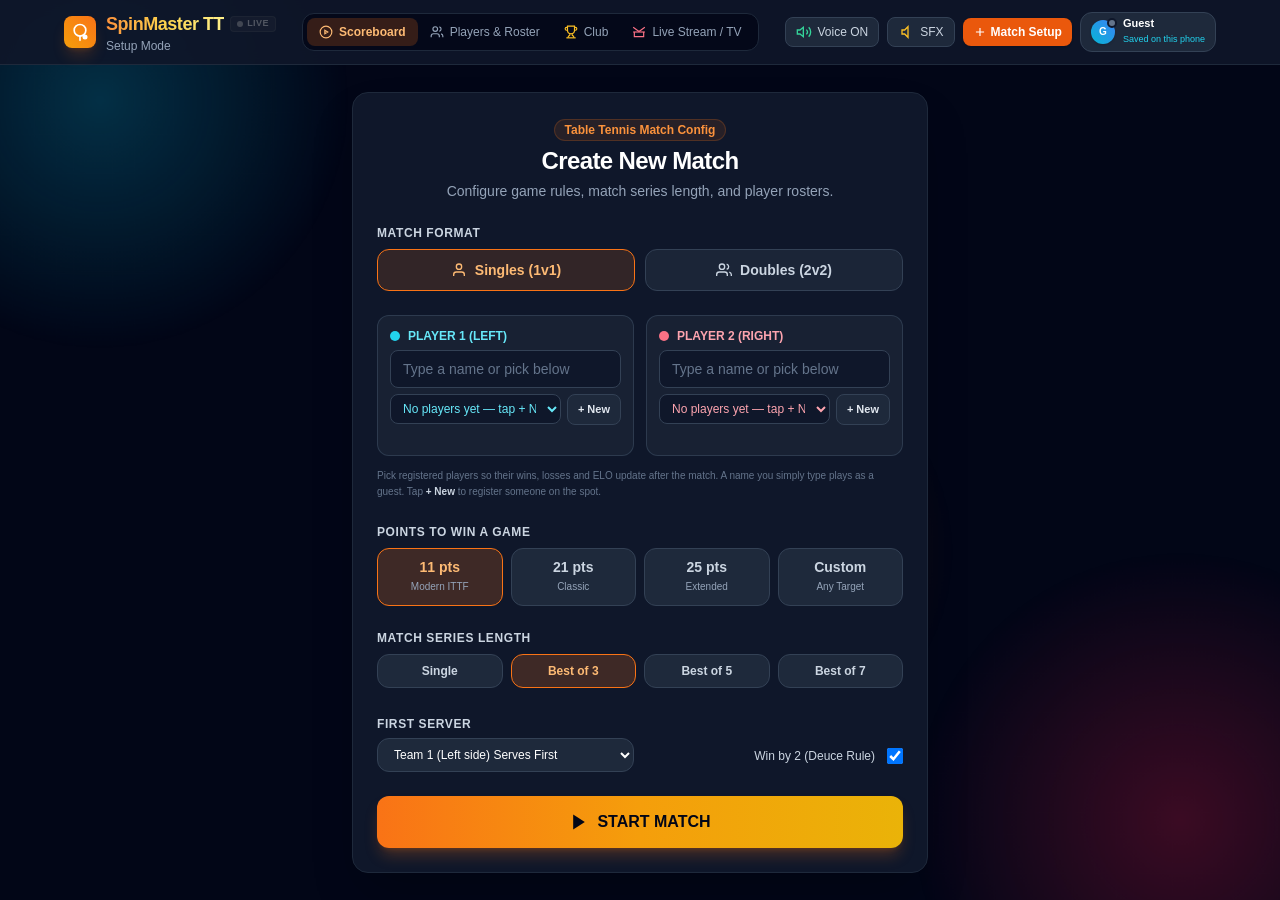
==== commit 44734454: "Add files via upload" ====
--- a/index.html
+++ b/index.html
@@ -88,7 +88,7 @@
     @keyframes logoFloat { 0%, 100% { transform: translateY(0) rotate(0); } 50% { transform: translateY(-2px) rotate(-7deg); } }
 
     /* ---- view transitions (replay every time a view goes display:none -> shown) ---- */
-    #viewSetup, #viewMatch, #viewPlayers, #viewLiveStream { animation: viewIn .45s var(--ease-out) backwards; }
+    #viewSetup, #viewMatch, #viewPlayers, #viewLiveStream, #viewClub { animation: viewIn .45s var(--ease-out) backwards; }
     #viewSetup > * { animation: viewIn .55s var(--ease-out) backwards; }
     #viewSetup > *:nth-child(1) { animation-delay: .05s; }
     #viewSetup > *:nth-child(2) { animation-delay: .11s; }
@@ -210,6 +210,21 @@
     #viewerPill { transition: opacity .3s, transform .3s; }
     #viewerPill.off { opacity: 0; transform: scale(.8); pointer-events: none; }
 
+
+    /* ---- club hub ---- */
+    #viewClub > * { animation: viewIn .5s var(--ease-out) backwards; }
+    #viewClub > *:nth-child(2) { animation-delay: .08s; } #viewClub > *:nth-child(3) { animation-delay: .16s; } #viewClub > *:nth-child(4) { animation-delay: .24s; }
+    .club-row { animation: viewIn .45s var(--ease-out) backwards; animation-delay: calc(var(--i, 0) * 45ms + .1s); }
+    .club-row:active { transform: scale(.985); }
+    .badge-unlock { animation: badgeIn .7s var(--ease-spring) backwards; }
+    @keyframes badgeIn { 0% { opacity: 0; transform: translateX(-24px) scale(.9); } 100% { opacity: 1; transform: none; } }
+    #lwBarA, #wcBarA { transition: width .7s var(--ease-out); }
+    @media (max-width: 639px) {
+      header nav .nav-tab svg { display: none; }
+      #navTabClub { flex: 1; justify-content: center; padding-top: 8px; padding-bottom: 8px; }
+      header nav .nav-tab { padding-left: 6px; padding-right: 6px; }
+    }
+
     /* ---- respect "remove animations" ---- */
     @media (prefers-reduced-motion: reduce) {
       *, *::before, *::after { animation-duration: .01ms !important; animation-iteration-count: 1 !important; animation-delay: 0s !important; transition-duration: .01ms !important; }
@@ -266,6 +281,10 @@
           <span class="hidden sm:inline">Players & Roster</span>
           <span class="sm:hidden">Roster</span>
         </button>
+        <button id="navTabClub" type="button" class="nav-tab px-2.5 sm:px-3 py-1.5 rounded-lg text-slate-400 hover:text-white font-medium transition flex items-center gap-1.5">
+          <svg class="w-3.5 h-3.5 text-amber-400" viewBox="0 0 24 24" fill="none" stroke="currentColor" stroke-width="2"><path d="M6 9H4.5a2.5 2.5 0 0 1 0-5H6"/><path d="M18 9h1.5a2.5 2.5 0 0 0 0-5H18"/><path d="M4 22h16"/><path d="M10 14.66V17c0 .55-.47.98-.97 1.21C7.85 18.75 7 20.24 7 22"/><path d="M14 14.66V17c0 .55.47.98.97 1.21C16.15 18.75 17 20.24 17 22"/><path d="M18 2H6v7a6 6 0 0 0 12 0V2Z"/></svg>
+          <span>Club</span>
+        </button>
         <button id="navTabLive" type="button" class="nav-tab px-2.5 sm:px-3 py-1.5 rounded-lg text-slate-400 hover:text-white font-medium transition flex items-center gap-1.5">
           <svg class="w-3.5 h-3.5 text-rose-400" viewBox="0 0 24 24" fill="none" stroke="currentColor" stroke-width="2"><path d="M2 12h20"/><path d="M20 12v8H4v-8"/><path d="m2 4 10 7 10-7"/></svg>
           <span class="hidden sm:inline">Live Stream / TV</span>
@@ -424,6 +443,20 @@
         </div>
 
         <p class="text-[10px] text-slate-500 leading-relaxed">Pick registered players so their wins, losses and ELO update after the match. A name you simply type plays as a guest. Tap <b class="text-slate-300">+ New</b> to register someone on the spot.</p>
+
+        <div id="autoBalanceWrap" class="hidden">
+          <button type="button" id="btnAutoBalance" class="w-full py-2 rounded-xl bg-purple-600/20 hover:bg-purple-600/30 border border-purple-500/40 text-purple-200 text-xs font-bold transition">⚖️ Auto-balance teams (pick 4 players first)</button>
+        </div>
+
+        <div id="winChanceBox" class="hidden bg-slate-800/60 border border-slate-700/80 rounded-xl p-3 space-y-2">
+          <div class="flex items-center justify-between text-[11px] font-bold gap-2">
+            <span id="wcNameA" class="text-cyan-300 truncate"></span>
+            <span class="text-slate-400 uppercase tracking-wider text-[10px] shrink-0">Win chance (from ELO)</span>
+            <span id="wcNameB" class="text-rose-300 truncate text-right"></span>
+          </div>
+          <div class="flex h-2.5 rounded-full overflow-hidden bg-slate-900"><div id="wcBarA" class="bg-cyan-500" style="width:50%"></div><div class="bg-rose-500 flex-1"></div></div>
+          <div class="flex justify-between text-sm font-black"><span id="wcPctA" class="text-cyan-300">50%</span><span id="wcPctB" class="text-rose-300">50%</span></div>
+        </div>
       </div>
 
             <!-- Target Score per Game (11, 21, 25, Custom) -->
@@ -513,6 +546,18 @@
         </div>
       </div>
 
+<!-- LIVE WIN PROBABILITY -->
+      <div id="liveWinBar" class="hidden bg-slate-900/80 border border-slate-800 rounded-2xl px-3 py-2 shadow-lg">
+        <div id="lwRow" class="flex items-center gap-2 text-[11px] font-bold">
+          <span id="lwNameA" class="text-cyan-300 truncate max-w-[26%]"></span>
+          <span id="lwPctA" class="text-cyan-200 font-black w-9 text-right tabular-nums">50%</span>
+          <div id="lwTrack" class="flex-1 h-2 rounded-full overflow-hidden bg-slate-800 flex"><div id="lwBarA" class="bg-cyan-500" style="width:50%"></div><div class="bg-rose-500 flex-1"></div></div>
+          <span id="lwPctB" class="text-rose-200 font-black w-9 tabular-nums">50%</span>
+          <span id="lwNameB" class="text-rose-300 truncate max-w-[26%]"></span>
+        </div>
+        <p class="text-[9px] text-slate-500 text-center mt-0.5">Win probability: an estimate from ELO and the live score</p>
+      </div>
+
       <!-- MAIN SPLIT SCOREBOARD (TAP TO SCORE) -->
       <div id="scoreGrid" class="flex-1 grid grid-cols-2 gap-2 sm:gap-4 relative min-h-[340px] sm:min-h-[420px]">
 
@@ -678,6 +723,38 @@
       <div id="playersRosterGrid" class="grid grid-cols-1 md:grid-cols-2 lg:grid-cols-3 gap-3">
         <!-- Dynamically rendered by JS -->
       </div>
+    </div>
+
+    <!-- VIEW: CLUB HUB (leaderboard, highlights, rivalries) -->
+    <div id="viewClub" class="hidden flex-1 flex flex-col space-y-4 max-w-3xl mx-auto w-full">
+      <div class="bg-slate-900 border border-slate-800 rounded-2xl p-4 sm:p-5 space-y-3">
+        <div>
+          <span class="inline-block px-2.5 py-0.5 rounded-full bg-amber-500/15 text-amber-300 border border-amber-500/30 text-xs font-bold">Club Hub</span>
+          <h2 class="text-xl sm:text-2xl font-black text-white mt-1.5">Leaderboard &amp; Rivalries</h2>
+          <p class="text-xs text-slate-400">Rankings come from real match results and update after every match.</p>
+        </div>
+        <div class="grid grid-cols-3 gap-2" id="clubSummary"></div>
+      </div>
+
+      <section class="bg-slate-900 border border-slate-800 rounded-2xl p-4 sm:p-5 space-y-3">
+        <h3 class="text-sm font-black text-white">🏆 Leaderboard <span class="text-[10px] font-medium text-slate-500">ranked by ELO · tap a player for their profile</span></h3>
+        <div class="space-y-1.5" id="clubBoard"></div>
+      </section>
+
+      <section class="bg-slate-900 border border-slate-800 rounded-2xl p-4 sm:p-5 space-y-3">
+        <h3 class="text-sm font-black text-white">✨ Highlights</h3>
+        <div class="grid grid-cols-1 sm:grid-cols-2 gap-2" id="clubHighlights"></div>
+      </section>
+
+      <section class="bg-slate-900 border border-slate-800 rounded-2xl p-4 sm:p-5 space-y-3">
+        <h3 class="text-sm font-black text-white">⚔️ Head to head</h3>
+        <div class="grid grid-cols-2 gap-2">
+          <select id="h2hA" class="min-w-0 bg-slate-950 text-cyan-300 text-xs border border-slate-700 rounded-lg px-2 py-2 focus:outline-none"></select>
+          <select id="h2hB" class="min-w-0 bg-slate-950 text-rose-300 text-xs border border-slate-700 rounded-lg px-2 py-2 focus:outline-none"></select>
+        </div>
+        <div id="h2hResult"></div>
+        <div class="space-y-1.5" id="topRivalries"></div>
+      </section>
     </div>
 
     <!-- VIEW: LIVE STREAM / TV BROADCAST & SPECTATOR HUB -->
@@ -870,8 +947,8 @@
   </div>
 
   <!-- MODAL: MATCH COMPLETED CRICKET-STYLE SCORECARD -->
-  <div id="modalMatchSummary" class="hidden fixed inset-0 z-50 bg-slate-950/90 backdrop-blur-md overflow-y-auto p-4 flex items-center justify-center">
-    <div class="bg-slate-900 border border-slate-700 rounded-3xl p-5 sm:p-7 max-w-xl w-full my-8 space-y-5 shadow-2xl relative">
+  <div id="modalMatchSummary" class="hidden fixed inset-0 z-50 bg-slate-950/90 backdrop-blur-md overflow-y-auto p-4 flex justify-center">
+    <div class="bg-slate-900 border border-slate-700 rounded-3xl p-5 sm:p-7 max-w-xl w-full my-auto space-y-5 shadow-2xl relative">
       
       <!-- Close button -->
       <button type="button" id="btnCloseSummary" class="absolute top-4 right-4 text-slate-400 hover:text-white p-1 rounded-lg bg-slate-800">
@@ -917,6 +994,7 @@
       <div id="summaryCareer" class="hidden bg-slate-950/70 border border-slate-800 rounded-2xl p-3 space-y-2">
         <p class="text-[10px] font-bold uppercase tracking-wider text-slate-400">Career updated</p>
         <div id="summaryCareerRows" class="space-y-1.5"></div>
+        <div id="summaryCareerBadges" class="space-y-1.5"></div>
         <p id="summaryCareerNote" class="text-[10px] text-slate-500"></p>
       </div>
 
@@ -1061,6 +1139,16 @@
       <div class="space-y-1.5">
         <p class="text-[10px] font-bold uppercase tracking-wider text-slate-400">Last matches</p>
         <div class="space-y-1.5" id="profileRecent"></div>
+      </div>
+
+      <div class="space-y-1.5">
+        <p class="text-[10px] font-bold uppercase tracking-wider text-slate-400">Rating curve</p>
+        <div id="profileChart"></div>
+      </div>
+
+      <div class="space-y-1.5">
+        <p class="text-[10px] font-bold uppercase tracking-wider text-slate-400">Achievements <span id="profileBadgeCount" class="text-amber-300 ml-1"></span></p>
+        <div class="grid grid-cols-3 gap-1.5" id="profileBadges"></div>
       </div>
 
       <div class="grid grid-cols-2 gap-2 pt-1">
@@ -2823,6 +2911,7 @@
         <span class="text-slate-500 w-12 text-right">${esc(date)}</span></div>`;
     }).join('') : '<p class="text-[11px] text-slate-500">No matches recorded yet.</p>';
 
+    if (window.ClubHub) ClubHub.profileExtras(p);
     g('modalPlayerProfile').classList.remove('hidden');
   };
 
@@ -2980,6 +3069,7 @@
       ? { a: [mk('inputA1', state.a1), mk('inputA2', state.a2)], b: [mk('inputB1', state.b1), mk('inputB2', state.b2)] }
       : { a: [mk('inputP1', state.p1Name)], b: [mk('inputP2', state.p2Name)] };
     state.matchStartTs = Date.now(); state.matchRecorded = 0;
+    if (window.ClubHub) ClubHub.updateLiveWin();
   };
 
   // =====================================================================
@@ -3000,16 +3090,26 @@
       g: state.gamesHistory.map((x) => `${x.t1Score}-${x.t2Score}`).join(','),
       w: winnerTeam, gw: [state.gamesWonT1, state.gamesWonT2], pt: [state.t1TotalPts, state.t2TotalPts]
     };
+    const allIds = idsA.concat(idsB);
+    const before = window.ClubHub ? ClubHub.earned(allIds) : null;
     D.matches.push(m);
     commit();
-    renderCareer(m);
-    toast('Career stats updated');
-  }
-
-  function renderCareer(m) {
+    const won = window.ClubHub ? ClubHub.unlocked(allIds, before) : [];
+    renderCareer(m, won);
+    toast(won.length ? `${won[0].icon} ${won[0].player} unlocked ${won[0].name}${won.length > 1 ? ` +${won.length - 1} more` : ''}` : 'Career stats updated');
+  }
+
+  function renderCareer(m, unlockedList) {
     const box = g('summaryCareer'), rows = g('summaryCareerRows'), note = g('summaryCareerNote');
     if (!box) return;
     rows.textContent = ''; box.classList.remove('hidden');
+    const bb = g('summaryCareerBadges'); if (bb) bb.textContent = '';
+    (unlockedList || []).forEach((u) => {
+      const d = document.createElement('div');
+      d.className = 'badge-unlock flex items-center gap-2 text-xs bg-amber-500/10 border border-amber-500/30 rounded-lg px-2.5 py-1.5';
+      d.innerHTML = `<span class="text-lg">${esc(u.icon)}</span><span class="flex-1 min-w-0"><b class="text-amber-200">${esc(u.player)}</b> <span class="text-slate-300">unlocked</span> <b class="text-amber-300">${esc(u.name)}</b></span>`;
+      if (bb) bb.appendChild(d);
+    });
     if (!m) {
       note.textContent = 'Tip: pick players from the roster before the match to build their career stats and ELO.';
       return;
@@ -3045,6 +3145,7 @@
   };
 
   function refreshAllRosterUI() {
+    if (window.ClubHub) setTimeout(() => ClubHub.refresh(), 0);
     renderPlayersRoster();
     refreshSlotSelects();
     if (profileId && !g('modalPlayerProfile').classList.contains('hidden')) {
@@ -3318,7 +3419,377 @@
   };
 
   // expose for tests / debugging
-  window.__SM = { D, Cloud, mergeData, sanitize, payload, recompute, commit };
+  window.__SM = { D, Cloud, mergeData, sanitize, payload, recompute, commit, slotPid, SLOTS, refreshSlotSelects, initialsOf };
+})();
+
+  </script>
+
+  <!-- CLUB HUB: leaderboard, achievements, win chances, rivalries -->
+  <script>
+(function () {
+  'use strict';
+  const g = (id) => document.getElementById(id);
+  const esc = (s) => String(s == null ? '' : s).replace(/[&<>"']/g, (c) => ({ '&': '&amp;', '<': '&lt;', '>': '&gt;', '"': '&quot;', "'": '&#39;' }[c]));
+  const SM = () => window.__SM;
+  const D = () => window.__SM.D;
+  const toast = (m) => { try { showToast(m); } catch (e) {} };
+  const dateTxt = (ts) => new Date(ts).toLocaleDateString(undefined, { day: 'numeric', month: 'short' });
+  const firstName = (n) => String(n || '').trim().split(/\s+/)[0] || '';
+  const avg = (a) => a.reduce((s, x) => s + x, 0) / (a.length || 1);
+
+  // =====================================================================
+  //  WIN PROBABILITY  (ELO sets the starting strength, the live score moves it)
+  // =====================================================================
+  const expected = (ra, rb) => 1 / (1 + Math.pow(10, (rb - ra) / 400));
+
+  // chance the first team wins a game from score x-y, if it wins each point with probability p
+  function gameWin(x0, y0, p, T) {
+    const q = 1 - p, pd = (p * p) / (p * p + q * q), memo = new Map();
+    function f(x, y) {
+      if (x >= T && x - y >= 2) return 1;
+      if (y >= T && y - x >= 2) return 0;
+      if (x >= T - 1 && y >= T - 1) { const d = x - y; return d === 0 ? pd : (d === 1 ? p + q * pd : p * pd); }
+      const k = x * 200 + y; if (memo.has(k)) return memo.get(k);
+      const v = p * f(x + 1, y) + q * f(x, y + 1); memo.set(k, v); return v;
+    }
+    return f(x0, y0);
+  }
+  // chance the first team wins the match from games gA-gB and current game score a-b
+  function matchWin(gA, gB, need, a, b, p, T) {
+    const g0 = gameWin(0, 0, p, T), gc = gameWin(a, b, p, T), memo = new Map();
+    function M(x, y) {
+      if (x >= need) return 1; if (y >= need) return 0;
+      const k = x * 10 + y; if (memo.has(k)) return memo.get(k);
+      const v = g0 * M(x + 1, y) + (1 - g0) * M(x, y + 1); memo.set(k, v); return v;
+    }
+    return gc * M(gA + 1, gB) + (1 - gc) * M(gA, gB + 1);
+  }
+  // find the per-point probability that makes the pre-match chance equal the ELO expectation
+  function calibrate(E, need, T) {
+    if (Math.abs(E - 0.5) < 1e-4) return 0.5;
+    let lo = 0.02, hi = 0.98;
+    for (let i = 0; i < 28; i++) { const mid = (lo + hi) / 2; if (matchWin(0, 0, need, 0, 0, mid, T) < E) lo = mid; else hi = mid; }
+    return (lo + hi) / 2;
+  }
+
+  function sideRatings(pids) {
+    return pids.map((id) => D().players.find((p) => p.id === id)).filter(Boolean).map((p) => p.rating);
+  }
+  function eloExpectation(idsA, idsB) {
+    const ra = sideRatings(idsA), rb = sideRatings(idsB);
+    if (!ra.length || !rb.length) return null;
+    return expected(avg(ra), avg(rb));
+  }
+
+  function liveWinPct() {
+    if (!state.matchActive) return null;
+    if (state.matchFinished) return state.gamesWonT1 > state.gamesWonT2 ? 100 : 0;
+    const R = state.matchRoster;
+    const idsA = R ? R.a.map((x) => x.pid).filter(Boolean) : [], idsB = R ? R.b.map((x) => x.pid).filter(Boolean) : [];
+    const E = eloExpectation(idsA, idsB);
+    const need = Math.ceil((state.seriesLength || 3) / 2), T = state.targetScore || 11;
+    const p = calibrate(E == null ? 0.5 : E, need, T);
+    let a = state.currentT1Score, b = state.currentT2Score;
+    if ((a >= T && a - b >= 2) || (b >= T && b - a >= 2)) { a = 0; b = 0; }   // game already decided
+    const w = matchWin(state.gamesWonT1, state.gamesWonT2, need, a, b, p, T);
+    return Math.min(99, Math.max(1, Math.round(w * 100)));
+  }
+
+  function updateLiveWin() {
+    const box = g('liveWinBar'); if (!box) return;
+    const pct = liveWinPct();
+    if (pct == null) { box.classList.add('hidden'); return; }
+    box.classList.remove('hidden');
+    g('lwNameA').textContent = firstName(getT1Name()); g('lwNameB').textContent = firstName(getT2Name());
+    g('lwPctA').textContent = pct + '%'; g('lwPctB').textContent = (100 - pct) + '%';
+    g('lwBarA').style.width = pct + '%';
+    const fl = !!state.isFlipped;
+    g('lwRow').classList.toggle('flex-row-reverse', fl); g('lwTrack').classList.toggle('flex-row-reverse', fl);
+  }
+
+  // ---- win chance on the setup screen
+  function setupSides() {
+    const dbl = !!state.isDoubles, S = SM();
+    const ids = (side) => S.SLOTS.filter((s) => s.dbl === dbl && s.side === side).map((s) => S.slotPid(g(s.inp))).filter(Boolean);
+    return [ids(1), ids(2)];
+  }
+  function updateWinChance() {
+    const box = g('winChanceBox'); if (!box || !SM()) return;
+    const [A, B] = setupSides(), E = eloExpectation(A, B);
+    if (E == null) { box.classList.add('hidden'); return; }
+    const pa = Math.round(E * 100);
+    const nm = (ids) => ids.map((id) => D().players.find((p) => p.id === id)).filter(Boolean).map((p) => firstName(p.name)).join(' & ');
+    g('wcNameA').textContent = nm(A); g('wcNameB').textContent = nm(B);
+    g('wcPctA').textContent = pa + '%'; g('wcPctB').textContent = (100 - pa) + '%';
+    g('wcBarA').style.width = pa + '%';
+    box.classList.remove('hidden');
+  }
+
+  function autoBalance() {
+    const S = SM(), slots = S.SLOTS.filter((s) => s.dbl);
+    const picked = slots.map((s) => S.slotPid(g(s.inp))).filter(Boolean);
+    const uniq = Array.from(new Set(picked));
+    if (uniq.length < 4) { toast('Pick 4 registered players first (in any slots), then tap Auto-balance'); return; }
+    const pl = uniq.map((id) => D().players.find((p) => p.id === id));
+    const splits = [[[0, 1], [2, 3]], [[0, 2], [1, 3]], [[0, 3], [1, 2]]];
+    let best = null;
+    splits.forEach((sp) => {
+      const a = avg(sp[0].map((i) => pl[i].rating)), b = avg(sp[1].map((i) => pl[i].rating));
+      const gap = Math.abs(a - b); if (!best || gap < best.gap - 1e-9) best = { sp, gap };
+    });
+    const [ta, tb] = best.sp;
+    const arrangement = [pl[ta[0]], pl[ta[1]], pl[tb[0]], pl[tb[1]]];
+    ['A', 'B'].forEach((t) => { g('inputTeam' + t).value = ''; });
+    const order = ['inputA1', 'inputA2', 'inputB1', 'inputB2'];
+    order.forEach((id, i) => { const el = g(id); el.value = arrangement[i].name; el.dataset.pid = arrangement[i].id; });
+    S.refreshSlotSelects(); updateWinChance();
+    const E = eloExpectation([arrangement[0].id, arrangement[1].id], [arrangement[2].id, arrangement[3].id]);
+    toast(`Balanced teams: ${Math.round(E * 100)}% vs ${100 - Math.round(E * 100)}%`);
+  }
+
+  // =====================================================================
+  //  ACHIEVEMENTS  (worked out from the match history, so they follow the account)
+  // =====================================================================
+  const ACH = [
+    { id: 'first', icon: '🏓', name: 'First Rally', desc: 'Play your first match', test: (s) => s.mp >= 1 },
+    { id: 'win1', icon: '🏆', name: 'First Win', desc: 'Win a match', test: (s) => s.wins >= 1 },
+    { id: 'reg', icon: '🎖️', name: 'Regular', desc: 'Play 10 matches', test: (s) => s.mp >= 10, prog: (s) => [s.mp, 10] },
+    { id: 'legend', icon: '🏅', name: 'Club Legend', desc: 'Play 50 matches', test: (s) => s.mp >= 50, prog: (s) => [s.mp, 50] },
+    { id: 'hot', icon: '🔥', name: 'Hot Streak', desc: 'Win 3 matches in a row', test: (s) => s.best >= 3, prog: (s) => [s.best, 3] },
+    { id: 'fire', icon: '⚡', name: 'On Fire', desc: 'Win 5 matches in a row', test: (s) => s.best >= 5, prog: (s) => [s.best, 5] },
+    { id: 'sweep', icon: '🧹', name: 'Clean Sweep', desc: 'Win a best-of-3 or longer without losing a game', test: (s) => s.sweeps >= 1 },
+    { id: 'perfect', icon: '💯', name: 'Perfect Game', desc: 'Win a game 11-0', test: (s) => s.perfect >= 1 },
+    { id: 'giant', icon: '🗡️', name: 'Giant Killer', desc: 'Beat opponents rated 100+ higher', test: (s) => s.giant >= 1 },
+    { id: 'comeback', icon: '🔄', name: 'Comeback', desc: 'Win a match after losing the first game', test: (s) => s.comeback >= 1 },
+    { id: 'escape', icon: '🧗', name: 'Great Escape', desc: 'Win a best-of-5 or longer from 0-2 down', test: (s) => s.escape >= 1 },
+    { id: 'duo', icon: '🤝', name: 'Team Player', desc: 'Win a doubles match', test: (s) => s.dblWins >= 1 },
+    { id: 'rising', icon: '🚀', name: 'Rising Star', desc: 'Climb 50 ELO above your start', test: (s) => s.peakGain >= 50, prog: (s) => [Math.max(0, s.peakGain), 50] }
+  ];
+
+  const parseGames = (m) => (m.g ? m.g.split(',').map((x) => x.split('-').map((n) => +n || 0)) : []);
+
+  function statsFor(pid) {
+    const player = D().players.find((p) => p.id === pid);
+    const s = { mp: 0, wins: 0, best: 0, run: 0, sweeps: 0, perfect: 0, giant: 0, comeback: 0, escape: 0, dblWins: 0, peakGain: 0 };
+    if (!player) return s;
+    let peak = player.r0;
+    D().matches.forEach((m) => {
+      const onA = m.a.ids.includes(pid), onB = m.b.ids.includes(pid);
+      if (!onA && !onB) return;
+      const side = onA ? 1 : 2, won = m.w === side, games = parseGames(m).map((x) => (side === 1 ? x : [x[1], x[0]]));
+      s.mp++;
+      if (m._ra && m._ra[pid] != null) peak = Math.max(peak, m._ra[pid]);
+      if (won) { s.wins++; s.run++; s.best = Math.max(s.best, s.run); } else s.run = 0;
+      games.forEach((x) => { if (x[0] > x[1] && x[1] === 0) s.perfect++; });
+      if (won) {
+        const lost = m.gw[2 - side];
+        if (m.bo >= 3 && lost === 0) s.sweeps++;
+        if (m.bo >= 3 && games.length && games[0][0] < games[0][1]) s.comeback++;
+        if (m.bo >= 5 && games.length >= 2 && games[0][0] < games[0][1] && games[1][0] < games[1][1]) s.escape++;
+        if (m.dbl) s.dblWins++;
+        if (m._elo) {
+          const mine = (side === 1 ? m.a : m.b).ids, opp = (side === 1 ? m.b : m.a).ids;
+          const ra = avg(mine.map((i) => m._rb[i]).filter((v) => v != null)), rb = avg(opp.map((i) => m._rb[i]).filter((v) => v != null));
+          if (rb - ra >= 100) s.giant++;
+        }
+      }
+    });
+    s.peakGain = peak - player.r0;
+    return s;
+  }
+  function earnedFor(pid) { const s = statsFor(pid); return ACH.filter((a) => a.test(s)).map((a) => a.id); }
+  function earned(pids) { const o = {}; pids.forEach((id) => { o[id] = earnedFor(id); }); return o; }
+  function unlocked(pids, before) {
+    const out = [];
+    pids.forEach((id) => {
+      const had = new Set((before && before[id]) || []), p = D().players.find((x) => x.id === id);
+      earnedFor(id).forEach((aid) => { if (!had.has(aid)) { const a = ACH.find((x) => x.id === aid); out.push({ pid: id, player: p ? p.name : '', icon: a.icon, name: a.name }); } });
+    });
+    return out;
+  }
+
+  // ---- profile extras: rating curve + badges
+  function ratingSeries(p) {
+    const pts = [p.r0];
+    D().matches.forEach((m) => { if ((m.a.ids.includes(p.id) || m.b.ids.includes(p.id)) && m._ra && m._ra[p.id] != null) pts.push(m._ra[p.id]); });
+    return pts;
+  }
+  function profileExtras(p) {
+    const pts = ratingSeries(p), wrap = g('profileChart');
+    if (wrap) {
+      if (pts.length < 2) wrap.innerHTML = '<p class="text-[11px] text-slate-500">Play ELO-rated matches to see this rating curve.</p>';
+      else {
+        const W = 300, H = 72, pad = 8; let lo = Math.min.apply(null, pts), hi = Math.max.apply(null, pts);
+        if (hi - lo < 20) { lo -= 10; hi += 10; }
+        const xy = pts.map((v, i) => [pad + (i * (W - 2 * pad)) / (pts.length - 1), pad + (H - 2 * pad) * (1 - (v - lo) / (hi - lo))]);
+        const line = xy.map((q) => q[0].toFixed(1) + ',' + q[1].toFixed(1)).join(' ');
+        const last = xy[xy.length - 1];
+        wrap.innerHTML = `<svg viewBox="0 0 ${W} ${H}" class="w-full h-[72px]" preserveAspectRatio="none" aria-hidden="true">
+          <defs><linearGradient id="rcg" x1="0" y1="0" x2="0" y2="1"><stop offset="0" stop-color="#22d3ee" stop-opacity=".35"/><stop offset="1" stop-color="#22d3ee" stop-opacity="0"/></linearGradient></defs>
+          <polygon points="${pad},${H} ${line} ${last[0].toFixed(1)},${H}" fill="url(#rcg)"/>
+          <polyline points="${line}" fill="none" stroke="#22d3ee" stroke-width="2" stroke-linejoin="round" stroke-linecap="round"/>
+          <circle cx="${last[0].toFixed(1)}" cy="${last[1].toFixed(1)}" r="3.5" fill="#fff" stroke="#22d3ee" stroke-width="2"/></svg>
+          <div class="flex justify-between text-[10px] text-slate-500 -mt-0.5"><span>Start ${pts[0]}</span><span>Peak ${Math.max.apply(null, pts)}</span><span>Now ${pts[pts.length - 1]}</span></div>`;
+      }
+    }
+    const box = g('profileBadges'); if (!box) return;
+    const s = statsFor(p.id), got = ACH.filter((a) => a.test(s)).length;
+    g('profileBadgeCount').textContent = `${got}/${ACH.length}`;
+    box.innerHTML = ACH.map((a) => {
+      const ok = a.test(s), pr = !ok && a.prog ? a.prog(s) : null;
+      return `<div class="rounded-xl border p-2 text-center ${ok ? 'bg-amber-500/10 border-amber-500/30' : 'bg-slate-950 border-slate-800 opacity-60'}" title="${esc(a.desc)}">
+        <div class="text-xl ${ok ? '' : 'grayscale'}">${a.icon}</div>
+        <div class="text-[10px] font-bold mt-0.5 ${ok ? 'text-amber-200' : 'text-slate-400'}">${esc(a.name)}</div>
+        <div class="text-[9px] text-slate-500 leading-tight mt-0.5">${pr ? `${pr[0]}/${pr[1]}` : esc(a.desc)}</div></div>`;
+    }).join('');
+  }
+
+  // =====================================================================
+  //  CLUB TAB
+  // =====================================================================
+  function visible() { const v = g('viewClub'); return v && !v.classList.contains('hidden'); }
+  function playerBy(id) { return D().players.find((p) => p.id === id); }
+
+  function renderClub() {
+    const players = D().players.slice().sort((a, b) => b.rating - a.rating || b.wins - a.wins || a.name.localeCompare(b.name));
+    const matches = D().matches;
+    g('clubSummary').innerHTML = [['Players', players.length], ['Matches', matches.length], ['Games', matches.reduce((s, m) => s + m.gw[0] + m.gw[1], 0)]]
+      .map(([k, v]) => `<div class="bg-slate-950 border border-slate-800 rounded-xl p-2.5 text-center"><span class="text-[10px] text-slate-400 uppercase block">${k}</span><span class="text-xl font-black text-white">${v}</span></div>`).join('');
+
+    // leaderboard
+    const board = g('clubBoard');
+    if (!players.length) {
+      board.innerHTML = '<p class="text-xs text-slate-400 text-center py-5">No players yet. Add players in the Roster tab, score a few matches and the ranking appears here.</p>';
+    } else {
+      const medal = ['🥇', '🥈', '🥉'];
+      board.innerHTML = players.map((p, i) => {
+        const total = p.wins + p.losses, rate = total ? Math.round((p.wins / total) * 100) : 0;
+        const delta = p.rating - p.r0, dots = p.form.slice(-5).map((r) => `<span class="w-1.5 h-1.5 rounded-full ${r === 'W' ? 'bg-emerald-400' : 'bg-rose-400'}"></span>`).join('');
+        const streak = p.streak >= 2 ? `<span class="text-[10px] font-bold text-emerald-300">🔥W${p.streak}</span>` : '';
+        return `<button type="button" data-open="${esc(p.id)}" class="club-row w-full flex items-center gap-2.5 p-2.5 rounded-xl border text-left transition ${i === 0 && p.mp ? 'bg-amber-500/10 border-amber-500/30' : 'bg-slate-950 border-slate-800 hover:border-slate-600'}" style="--i:${Math.min(i, 12)}">
+          <span class="w-7 text-center text-sm font-black ${i < 3 ? '' : 'text-slate-500'}">${i < 3 ? medal[i] : i + 1}</span>
+          <span class="w-9 h-9 shrink-0 rounded-lg bg-gradient-to-tr from-cyan-600 to-blue-600 text-white font-black text-xs flex items-center justify-center">${esc(SM().initialsOf(p.name))}</span>
+          <span class="flex-1 min-w-0"><span class="block text-sm font-bold text-white truncate">${esc(p.name)} ${i === 0 && p.mp >= 3 ? '👑' : ''}</span>
+            <span class="flex items-center gap-1.5 text-[10px] text-slate-400"><span>${p.wins}W-${p.losses}L${total ? ' · ' + rate + '%' : ''}</span><span class="flex items-center gap-0.5">${dots}</span>${streak}</span></span>
+          <span class="text-right"><span class="block text-sm font-black text-amber-300">${p.rating}</span>
+            <span class="block text-[10px] font-bold ${delta > 0 ? 'text-emerald-400' : delta < 0 ? 'text-rose-400' : 'text-slate-500'}">${delta > 0 ? '▲' + delta : delta < 0 ? '▼' + -delta : '–'}</span></span></button>`;
+      }).join('');
+    }
+
+    // highlights
+    const cards = [];
+    let upset = null;
+    matches.forEach((m) => {
+      if (!m._elo) return;
+      const win = m.w === 1 ? m.a : m.b, lose = m.w === 1 ? m.b : m.a;
+      const wr = avg(win.ids.map((i) => m._rb[i]).filter((v) => v != null)), lr = avg(lose.ids.map((i) => m._rb[i]).filter((v) => v != null));
+      const gap = lr - wr; if (gap >= 25 && (!upset || gap > upset.gap)) upset = { gap, m, win, lose };
+    });
+    if (upset) cards.push(['🎯', 'Biggest upset', `${(upset.win.names.filter(Boolean).join(' & ')) || upset.win.n} beat a side rated ${Math.round(upset.gap)} higher`, dateTxt(upset.m.ts)]);
+    const pick = (fn, min) => { let b = null; players.forEach((p) => { const v = fn(p); if (v >= min && (!b || v > b.v)) b = { p, v }; }); return b; };
+    const longest = pick((p) => p.best, 2); if (longest) cards.push(['⚡', 'Longest win streak', `${longest.p.name}: ${longest.v} wins in a row`, '']);
+    const hot = pick((p) => p.streak, 2); if (hot) cards.push(['🔥', 'Hottest right now', `${hot.p.name} is on a ${hot.v}-match winning run`, '']);
+    const busy = pick((p) => p.mp, 1); if (busy) cards.push(['🏃', 'Most active', `${busy.p.name} has played ${busy.v} match${busy.v === 1 ? '' : 'es'}`, '']);
+    const rate = pick((p) => (p.wins + p.losses >= 3 ? p.wins / (p.wins + p.losses) : -1), 0.01); if (rate) cards.push(['🎖️', 'Best win rate', `${rate.p.name}: ${Math.round(rate.v * 100)}% (min. 3 matches)`, '']);
+    const climb = pick((p) => p.rating - p.r0, 1); if (climb) cards.push(['🚀', 'Biggest climber', `${climb.p.name} is up ${climb.v} ELO`, '']);
+    g('clubHighlights').innerHTML = cards.length ? cards.map(([ic, t, d, dt]) =>
+      `<div class="bg-slate-950 border border-slate-800 rounded-xl p-3 flex items-start gap-2.5"><span class="text-xl">${ic}</span><div class="min-w-0"><p class="text-[10px] font-bold uppercase tracking-wider text-slate-400">${t}</p><p class="text-xs text-slate-200 mt-0.5">${esc(d)}</p>${dt ? `<p class="text-[10px] text-slate-500 mt-0.5">${dt}</p>` : ''}</div></div>`).join('')
+      : '<p class="text-xs text-slate-400 sm:col-span-2 text-center py-3">Score a few matches with registered players and highlights show up here.</p>';
+
+    renderRivalry();
+  }
+
+  // ---- head to head
+  function fillH2hSelects() {
+    ['h2hA', 'h2hB'].forEach((id) => {
+      const sel = g(id), cur = sel.value;
+      sel.textContent = '';
+      const o0 = document.createElement('option'); o0.value = ''; o0.textContent = id === 'h2hA' ? 'Player A…' : 'Player B…'; sel.appendChild(o0);
+      D().players.slice().sort((a, b) => a.name.localeCompare(b.name)).forEach((p) => { const o = document.createElement('option'); o.value = p.id; o.textContent = p.name; sel.appendChild(o); });
+      sel.value = D().players.some((p) => p.id === cur) ? cur : '';
+    });
+  }
+  function h2h(aId, bId) {
+    const r = { aw: 0, bw: 0, ag: 0, bg: 0, ap: 0, bp: 0, list: [] };
+    D().matches.forEach((m) => {
+      const aSide = m.a.ids.includes(aId) ? 1 : (m.b.ids.includes(aId) ? 2 : 0), bSide = m.a.ids.includes(bId) ? 1 : (m.b.ids.includes(bId) ? 2 : 0);
+      if (!aSide || !bSide || aSide === bSide) return;
+      const aWon = m.w === aSide; if (aWon) r.aw++; else r.bw++;
+      r.ag += m.gw[aSide - 1]; r.bg += m.gw[bSide - 1]; r.ap += m.pt[aSide - 1]; r.bp += m.pt[bSide - 1];
+      r.list.push({ ts: m.ts, aWon, ga: m.gw[aSide - 1], gb: m.gw[bSide - 1] });
+    });
+    return r;
+  }
+  function renderRivalry() {
+    fillH2hSelects();
+    const a = g('h2hA').value, b = g('h2hB').value, out = g('h2hResult');
+    if (!a || !b || a === b) out.innerHTML = '<p class="text-[11px] text-slate-500 text-center py-2">Pick two players to compare, or tap a rivalry below.</p>';
+    else {
+      const A = playerBy(a), B = playerBy(b), r = h2h(a, b), n = r.aw + r.bw;
+      if (!n) out.innerHTML = `<p class="text-xs text-slate-400 text-center py-3">${esc(A.name)} and ${esc(B.name)} have not played each other yet.</p>`;
+      else {
+        const pa = Math.round((r.aw / n) * 100);
+        out.innerHTML = `<div class="bg-slate-950 border border-slate-800 rounded-xl p-3 space-y-2.5">
+          <div class="flex items-center justify-between"><span class="text-sm font-bold text-cyan-300 truncate">${esc(A.name)}</span><span class="text-2xl font-black text-white tabular-nums">${r.aw} <span class="text-slate-500">-</span> ${r.bw}</span><span class="text-sm font-bold text-rose-300 truncate text-right">${esc(B.name)}</span></div>
+          <div class="flex h-2 rounded-full overflow-hidden bg-slate-800"><div class="bg-cyan-500" style="width:${pa}%"></div><div class="bg-rose-500 flex-1"></div></div>
+          <div class="grid grid-cols-2 gap-2 text-[11px] text-slate-400 text-center"><span>Games ${r.ag}-${r.bg}</span><span>Points ${r.ap}-${r.bp}</span></div>
+          <div class="space-y-1">${r.list.slice(-5).reverse().map((x) => `<div class="flex items-center gap-2 text-[11px] bg-slate-900 rounded-lg px-2 py-1"><span class="w-5 h-5 rounded text-[10px] font-black flex items-center justify-center ${x.aWon ? 'bg-cyan-500/20 text-cyan-300' : 'bg-rose-500/20 text-rose-300'}">${x.aWon ? 'A' : 'B'}</span><span class="flex-1 text-slate-300">${x.aWon ? esc(A.name) : esc(B.name)} won</span><span class="font-mono text-slate-300">${Math.max(x.ga, x.gb)}-${Math.min(x.ga, x.gb)}</span><span class="text-slate-500 w-12 text-right">${dateTxt(x.ts)}</span></div>`).join('')}</div></div>`;
+      }
+    }
+    // top rivalries
+    const pairs = new Map();
+    D().matches.forEach((m) => m.a.ids.forEach((x) => m.b.ids.forEach((y) => {
+      const k = x < y ? x + '|' + y : y + '|' + x; pairs.set(k, (pairs.get(k) || 0) + 1);
+    })));
+    const top = Array.from(pairs).sort((p, q) => q[1] - p[1]).slice(0, 3).filter((x) => playerBy(x[0].split('|')[0]) && playerBy(x[0].split('|')[1]));
+    g('topRivalries').innerHTML = top.length ? '<p class="text-[10px] font-bold uppercase tracking-wider text-slate-400 mt-1">Top rivalries</p>' + top.map(([k, n]) => {
+      const [x, y] = k.split('|'), r = h2h(x, y);
+      return `<button type="button" data-h2h="${x}|${y}" class="w-full flex items-center gap-2 text-xs bg-slate-950 border border-slate-800 hover:border-slate-600 rounded-xl px-3 py-2 transition"><span class="flex-1 text-left text-slate-200 truncate">${esc(playerBy(x).name)} <span class="text-slate-500">vs</span> ${esc(playerBy(y).name)}</span><span class="font-black text-white tabular-nums">${r.aw}-${r.bw}</span><span class="text-slate-500">${n} played</span></button>`;
+    }).join('') : '';
+  }
+
+  function refresh() {
+    updateWinChance();
+    if (visible()) renderClub();
+  }
+
+  // =====================================================================
+  //  WIRING
+  // =====================================================================
+  const _st = window.switchTab;
+  window.switchTab = function (tab) {
+    _st.apply(this, arguments);
+    const v = g('viewClub'), t = g('navTabClub');
+    if (tab === 'club') {
+      ['viewMatch', 'viewSetup', 'viewPlayers', 'viewLiveStream'].forEach((id) => g(id).classList.add('hidden'));
+      v.classList.remove('hidden');
+      t.className = 'nav-tab px-2.5 sm:px-3 py-1.5 rounded-lg bg-amber-500/20 text-amber-300 font-bold transition flex items-center gap-1.5';
+      renderClub();
+    } else {
+      v.classList.add('hidden');
+      t.className = 'nav-tab px-2.5 sm:px-3 py-1.5 rounded-lg text-slate-400 hover:text-white font-medium transition flex items-center gap-1.5';
+    }
+  };
+  const _usu = window.updateScoreboardUI;
+  window.updateScoreboardUI = function () { const r = _usu.apply(this, arguments); try { updateLiveWin(); } catch (e) {} return r; };
+  // the bar must also move when a game or the match is decided (those happen after the score refresh)
+  ['handleGameWin', 'handleMatchWin'].forEach((fn) => {
+    const orig = window[fn];
+    window[fn] = function () { const r = orig.apply(this, arguments); try { updateLiveWin(); } catch (e) {} return r; };
+  });
+
+  document.addEventListener('DOMContentLoaded', () => {
+    g('navTabClub').addEventListener('click', () => switchTab('club'));
+    g('btnAutoBalance').addEventListener('click', autoBalance);
+    const setup = g('viewSetup');
+    ['click', 'input', 'change'].forEach((ev) => setup.addEventListener(ev, () => setTimeout(() => { updateWinChance(); g('autoBalanceWrap').classList.toggle('hidden', !state.isDoubles); }, 0)));
+    g('clubBoard').addEventListener('click', (e) => { const b = e.target.closest('[data-open]'); if (b) openPlayerProfile(b.dataset.open); });
+    g('topRivalries').addEventListener('click', (e) => { const b = e.target.closest('[data-h2h]'); if (!b) return; const [x, y] = b.dataset.h2h.split('|'); g('h2hA').value = x; g('h2hB').value = y; renderRivalry(); });
+    ['h2hA', 'h2hB'].forEach((id) => g(id).addEventListener('change', renderRivalry));
+    updateWinChance();
+  });
+
+  window.ClubHub = { earned, unlocked, profileExtras, refresh, liveWinPct, updateLiveWin, eloExpectation, matchWin, calibrate, gameWin, statsFor, ACH };
 })();
 
   </script>
@@ -3391,6 +3862,7 @@
         bn: (done || justWon || banner.classList.contains('hidden')) ? '' : banner.textContent.trim(),
         cm: comm,
         fl: s.isFlipped ? 1 : 0,
+        wp: (status === 'live' && window.ClubHub) ? ClubHub.liveWinPct() : null,
         to: live.timeoutLeft
       };
     }
--- a/style.css
+++ b/style.css
@@ -6,4 +6,4 @@
 @font-face{font-family:'Inter';font-style:normal;font-weight:900;font-display:swap;src:url(fonts/inter-latin-900-normal.woff2) format('woff2');}
 @font-face{font-family:'Teko';font-style:normal;font-weight:600;font-display:swap;src:url(fonts/teko-latin-600-normal.woff2) format('woff2');}
 @font-face{font-family:'Teko';font-style:normal;font-weight:700;font-display:swap;src:url(fonts/teko-latin-700-normal.woff2) format('woff2');}
-*,:after,:before{--tw-border-spacing-x:0;--tw-border-spacing-y:0;--tw-translate-x:0;--tw-translate-y:0;--tw-rotate:0;--tw-skew-x:0;--tw-skew-y:0;--tw-scale-x:1;--tw-scale-y:1;--tw-pan-x: ;--tw-pan-y: ;--tw-pinch-zoom: ;--tw-scroll-snap-strictness:proximity;--tw-gradient-from-position: ;--tw-gradient-via-position: ;--tw-gradient-to-position: ;--tw-ordinal: ;--tw-slashed-zero: ;--tw-numeric-figure: ;--tw-numeric-spacing: ;--tw-numeric-fraction: ;--tw-ring-inset: ;--tw-ring-offset-width:0px;--tw-ring-offset-color:#fff;--tw-ring-color:rgba(59,130,246,.5);--tw-ring-offset-shadow:0 0 #0000;--tw-ring-shadow:0 0 #0000;--tw-shadow:0 0 #0000;--tw-shadow-colored:0 0 #0000;--tw-blur: ;--tw-brightness: ;--tw-contrast: ;--tw-grayscale: ;--tw-hue-rotate: ;--tw-invert: ;--tw-saturate: ;--tw-sepia: ;--tw-drop-shadow: ;--tw-backdrop-blur: ;--tw-backdrop-brightness: ;--tw-backdrop-contrast: ;--tw-backdrop-grayscale: ;--tw-backdrop-hue-rotate: ;--tw-backdrop-invert: ;--tw-backdrop-opacity: ;--tw-backdrop-saturate: ;--tw-backdrop-sepia: ;--tw-contain-size: ;--tw-contain-layout: ;--tw-contain-paint: ;--tw-contain-style: }::backdrop{--tw-border-spacing-x:0;--tw-border-spacing-y:0;--tw-translate-x:0;--tw-translate-y:0;--tw-rotate:0;--tw-skew-x:0;--tw-skew-y:0;--tw-scale-x:1;--tw-scale-y:1;--tw-pan-x: ;--tw-pan-y: ;--tw-pinch-zoom: ;--tw-scroll-snap-strictness:proximity;--tw-gradient-from-position: ;--tw-gradient-via-position: ;--tw-gradient-to-position: ;--tw-ordinal: ;--tw-slashed-zero: ;--tw-numeric-figure: ;--tw-numeric-spacing: ;--tw-numeric-fraction: ;--tw-ring-inset: ;--tw-ring-offset-width:0px;--tw-ring-offset-color:#fff;--tw-ring-color:rgba(59,130,246,.5);--tw-ring-offset-shadow:0 0 #0000;--tw-ring-shadow:0 0 #0000;--tw-shadow:0 0 #0000;--tw-shadow-colored:0 0 #0000;--tw-blur: ;--tw-brightness: ;--tw-contrast: ;--tw-grayscale: ;--tw-hue-rotate: ;--tw-invert: ;--tw-saturate: ;--tw-sepia: ;--tw-drop-shadow: ;--tw-backdrop-blur: ;--tw-backdrop-brightness: ;--tw-backdrop-contrast: ;--tw-backdrop-grayscale: ;--tw-backdrop-hue-rotate: ;--tw-backdrop-invert: ;--tw-backdrop-opacity: ;--tw-backdrop-saturate: ;--tw-backdrop-sepia: ;--tw-contain-size: ;--tw-contain-layout: ;--tw-contain-paint: ;--tw-contain-style: }/*! tailwindcss v3.4.17 | MIT License | https://tailwindcss.com*/*,:after,:before{box-sizing:border-box;border:0 solid #e5e7eb}:after,:before{--tw-content:""}:host,html{line-height:1.5;-webkit-text-size-adjust:100%;-moz-tab-size:4;-o-tab-size:4;tab-size:4;font-family:ui-sans-serif,system-ui,sans-serif,Apple Color Emoji,Segoe UI Emoji,Segoe UI Symbol,Noto Color Emoji;font-feature-settings:normal;font-variation-settings:normal;-webkit-tap-highlight-color:transparent}body{margin:0;line-height:inherit}hr{height:0;color:inherit;border-top-width:1px}abbr:where([title]){-webkit-text-decoration:underline dotted;text-decoration:underline dotted}h1,h2,h3,h4,h5,h6{font-size:inherit;font-weight:inherit}a{color:inherit;text-decoration:inherit}b,strong{font-weight:bolder}code,kbd,pre,samp{font-family:ui-monospace,SFMono-Regular,Menlo,Monaco,Consolas,Liberation Mono,Courier New,monospace;font-feature-settings:normal;font-variation-settings:normal;font-size:1em}small{font-size:80%}sub,sup{font-size:75%;line-height:0;position:relative;vertical-align:baseline}sub{bottom:-.25em}sup{top:-.5em}table{text-indent:0;border-color:inherit;border-collapse:collapse}button,input,optgroup,select,textarea{font-family:inherit;font-feature-settings:inherit;font-variation-settings:inherit;font-size:100%;font-weight:inherit;line-height:inherit;letter-spacing:inherit;color:inherit;margin:0;padding:0}button,select{text-transform:none}button,input:where([type=button]),input:where([type=reset]),input:where([type=submit]){-webkit-appearance:button;background-color:transparent;background-image:none}:-moz-focusring{outline:auto}:-moz-ui-invalid{box-shadow:none}progress{vertical-align:baseline}::-webkit-inner-spin-button,::-webkit-outer-spin-button{height:auto}[type=search]{-webkit-appearance:textfield;outline-offset:-2px}::-webkit-search-decoration{-webkit-appearance:none}::-webkit-file-upload-button{-webkit-appearance:button;font:inherit}summary{display:list-item}blockquote,dd,dl,figure,h1,h2,h3,h4,h5,h6,hr,p,pre{margin:0}fieldset{margin:0}fieldset,legend{padding:0}menu,ol,ul{list-style:none;margin:0;padding:0}dialog{padding:0}textarea{resize:vertical}input::-moz-placeholder,textarea::-moz-placeholder{opacity:1;color:#9ca3af}input::placeholder,textarea::placeholder{opacity:1;color:#9ca3af}[role=button],button{cursor:pointer}:disabled{cursor:default}audio,canvas,embed,iframe,img,object,svg,video{display:block;vertical-align:middle}img,video{max-width:100%;height:auto}[hidden]:where(:not([hidden=until-found])){display:none}.container{width:100%}@media (min-width:640px){.container{max-width:640px}}@media (min-width:768px){.container{max-width:768px}}@media (min-width:1024px){.container{max-width:1024px}}@media (min-width:1280px){.container{max-width:1280px}}@media (min-width:1536px){.container{max-width:1536px}}.pointer-events-none{pointer-events:none}.collapse{visibility:collapse}.fixed{position:fixed}.absolute{position:absolute}.relative{position:relative}.sticky{position:sticky}.inset-0{inset:0}.-bottom-20{bottom:-5rem}.-left-20{left:-5rem}.-right-0\.5{right:-.125rem}.-right-20{right:-5rem}.-top-0\.5{top:-.125rem}.bottom-5{bottom:1.25rem}.left-1\/2{left:50%}.left-3{left:.75rem}.right-3{right:.75rem}.right-4{right:1rem}.top-0{top:0}.top-2{top:.5rem}.top-2\.5{top:.625rem}.top-4{top:1rem}.z-10{z-index:10}.z-40{z-index:40}.z-50{z-index:50}.z-\[60\]{z-index:60}.order-1{order:1}.order-2{order:2}.col-span-full{grid-column:1/-1}.mx-auto{margin-left:auto;margin-right:auto}.my-8{margin-top:2rem;margin-bottom:2rem}.my-auto{margin-top:auto;margin-bottom:auto}.-mt-2{margin-top:-.5rem}.mb-1{margin-bottom:.25rem}.mb-1\.5{margin-bottom:.375rem}.mb-2{margin-bottom:.5rem}.ml-1{margin-left:.25rem}.ml-2{margin-left:.5rem}.mr-1{margin-right:.25rem}.mt-0\.5{margin-top:.125rem}.mt-1{margin-top:.25rem}.mt-1\.5{margin-top:.375rem}.mt-2{margin-top:.5rem}.block{display:block}.flex{display:flex}.inline-flex{display:inline-flex}.table{display:table}.\!grid{display:grid!important}.grid{display:grid}.hidden{display:none}.h-1\.5{height:.375rem}.h-11{height:2.75rem}.h-12{height:3rem}.h-14{height:3.5rem}.h-2{height:.5rem}.h-2\.5{height:.625rem}.h-3{height:.75rem}.h-3\.5{height:.875rem}.h-4{height:1rem}.h-44{height:11rem}.h-5{height:1.25rem}.h-52{height:13rem}.h-6{height:1.5rem}.h-7{height:1.75rem}.h-8{height:2rem}.h-full{height:100%}.h-px{height:1px}.max-h-\[92vh\]{max-height:92vh}.min-h-\[14px\]{min-height:14px}.min-h-\[340px\]{min-height:340px}.min-h-screen{min-height:100vh}.w-1\.5{width:.375rem}.w-11{width:2.75rem}.w-12{width:3rem}.w-14{width:3.5rem}.w-2{width:.5rem}.w-2\.5{width:.625rem}.w-20{width:5rem}.w-3{width:.75rem}.w-3\.5{width:.875rem}.w-4{width:1rem}.w-44{width:11rem}.w-5{width:1.25rem}.w-52{width:13rem}.w-6{width:1.5rem}.w-7{width:1.75rem}.w-8{width:2rem}.w-full{width:100%}.min-w-0{min-width:0}.min-w-\[200px\]{min-width:200px}.max-w-3xl{max-width:48rem}.max-w-5xl{max-width:64rem}.max-w-6xl{max-width:72rem}.max-w-md{max-width:28rem}.max-w-sm{max-width:24rem}.max-w-xl{max-width:36rem}.flex-1{flex:1 1 0%}.shrink-0{flex-shrink:0}.border-collapse{border-collapse:collapse}.-translate-x-1\/2{--tw-translate-x:-50%}.-translate-x-1\/2,.translate-y-0{transform:translate(var(--tw-translate-x),var(--tw-translate-y)) rotate(var(--tw-rotate)) skewX(var(--tw-skew-x)) skewY(var(--tw-skew-y)) scaleX(var(--tw-scale-x)) scaleY(var(--tw-scale-y))}.translate-y-0{--tw-translate-y:0px}.translate-y-2{--tw-translate-y:0.5rem}.-rotate-90,.translate-y-2{transform:translate(var(--tw-translate-x),var(--tw-translate-y)) rotate(var(--tw-rotate)) skewX(var(--tw-skew-x)) skewY(var(--tw-skew-y)) scaleX(var(--tw-scale-x)) scaleY(var(--tw-scale-y))}.-rotate-90{--tw-rotate:-90deg}.transform{transform:translate(var(--tw-translate-x),var(--tw-translate-y)) rotate(var(--tw-rotate)) skewX(var(--tw-skew-x)) skewY(var(--tw-skew-y)) scaleX(var(--tw-scale-x)) scaleY(var(--tw-scale-y))}@keyframes ping{75%,to{transform:scale(2);opacity:0}}.animate-ping{animation:ping 1s cubic-bezier(0,0,.2,1) infinite}@keyframes pulse{50%{opacity:.5}}.animate-pulse{animation:pulse 2s cubic-bezier(.4,0,.6,1) infinite}.cursor-pointer{cursor:pointer}.select-none{-webkit-user-select:none;-moz-user-select:none;user-select:none}.grid-cols-1{grid-template-columns:repeat(1,minmax(0,1fr))}.grid-cols-2{grid-template-columns:repeat(2,minmax(0,1fr))}.grid-cols-3{grid-template-columns:repeat(3,minmax(0,1fr))}.grid-cols-4{grid-template-columns:repeat(4,minmax(0,1fr))}.flex-col{flex-direction:column}.flex-wrap{flex-wrap:wrap}.items-start{align-items:flex-start}.items-center{align-items:center}.items-stretch{align-items:stretch}.justify-center{justify-content:center}.justify-between{justify-content:space-between}.gap-0\.5{gap:.125rem}.gap-1{gap:.25rem}.gap-1\.5{gap:.375rem}.gap-2{gap:.5rem}.gap-2\.5{gap:.625rem}.gap-3{gap:.75rem}.gap-3\.5{gap:.875rem}.gap-4{gap:1rem}.space-y-1>:not([hidden])~:not([hidden]){--tw-space-y-reverse:0;margin-top:calc(.25rem*(1 - var(--tw-space-y-reverse)));margin-bottom:calc(.25rem*var(--tw-space-y-reverse))}.space-y-1\.5>:not([hidden])~:not([hidden]){--tw-space-y-reverse:0;margin-top:calc(.375rem*(1 - var(--tw-space-y-reverse)));margin-bottom:calc(.375rem*var(--tw-space-y-reverse))}.space-y-2>:not([hidden])~:not([hidden]){--tw-space-y-reverse:0;margin-top:calc(.5rem*(1 - var(--tw-space-y-reverse)));margin-bottom:calc(.5rem*var(--tw-space-y-reverse))}.space-y-2\.5>:not([hidden])~:not([hidden]){--tw-space-y-reverse:0;margin-top:calc(.625rem*(1 - var(--tw-space-y-reverse)));margin-bottom:calc(.625rem*var(--tw-space-y-reverse))}.space-y-3>:not([hidden])~:not([hidden]){--tw-space-y-reverse:0;margin-top:calc(.75rem*(1 - var(--tw-space-y-reverse)));margin-bottom:calc(.75rem*var(--tw-space-y-reverse))}.space-y-4>:not([hidden])~:not([hidden]){--tw-space-y-reverse:0;margin-top:calc(1rem*(1 - var(--tw-space-y-reverse)));margin-bottom:calc(1rem*var(--tw-space-y-reverse))}.space-y-5>:not([hidden])~:not([hidden]){--tw-space-y-reverse:0;margin-top:calc(1.25rem*(1 - var(--tw-space-y-reverse)));margin-bottom:calc(1.25rem*var(--tw-space-y-reverse))}.space-y-6>:not([hidden])~:not([hidden]){--tw-space-y-reverse:0;margin-top:calc(1.5rem*(1 - var(--tw-space-y-reverse)));margin-bottom:calc(1.5rem*var(--tw-space-y-reverse))}.divide-y>:not([hidden])~:not([hidden]){--tw-divide-y-reverse:0;border-top-width:calc(1px*(1 - var(--tw-divide-y-reverse)));border-bottom-width:calc(1px*var(--tw-divide-y-reverse))}.divide-slate-800\/80>:not([hidden])~:not([hidden]){border-color:rgba(30,41,59,.8)}.overflow-hidden{overflow:hidden}.overflow-x-auto{overflow-x:auto}.overflow-y-auto{overflow-y:auto}.overflow-x-hidden{overflow-x:hidden}.truncate{overflow:hidden;text-overflow:ellipsis;white-space:nowrap}.rounded{border-radius:.25rem}.rounded-2xl{border-radius:1rem}.rounded-3xl{border-radius:1.5rem}.rounded-full{border-radius:9999px}.rounded-lg{border-radius:.5rem}.rounded-md{border-radius:.375rem}.rounded-xl{border-radius:.75rem}.border{border-width:1px}.border-2{border-width:2px}.border-b{border-bottom-width:1px}.border-t{border-top-width:1px}.border-dashed{border-style:dashed}.border-amber-500\/20{border-color:rgba(245,158,11,.2)}.border-amber-500\/30{border-color:rgba(245,158,11,.3)}.border-amber-500\/40{border-color:rgba(245,158,11,.4)}.border-cyan-500\/10{border-color:rgba(6,182,212,.1)}.border-cyan-500\/20{border-color:rgba(6,182,212,.2)}.border-cyan-500\/30{border-color:rgba(6,182,212,.3)}.border-cyan-500\/40{border-color:rgba(6,182,212,.4)}.border-cyan-800\/40{border-color:rgba(21,94,117,.4)}.border-emerald-500\/30{border-color:rgba(16,185,129,.3)}.border-emerald-500\/40{border-color:rgba(16,185,129,.4)}.border-orange-500{--tw-border-opacity:1;border-color:rgb(249 115 22/var(--tw-border-opacity,1))}.border-orange-500\/20{border-color:rgba(249,115,22,.2)}.border-orange-500\/30{border-color:rgba(249,115,22,.3)}.border-orange-500\/40{border-color:rgba(249,115,22,.4)}.border-purple-500\/30{border-color:rgba(168,85,247,.3)}.border-purple-500\/40{border-color:rgba(168,85,247,.4)}.border-purple-800\/40{border-color:rgba(107,33,168,.4)}.border-rose-500\/10{border-color:rgba(244,63,94,.1)}.border-rose-500\/20{border-color:rgba(244,63,94,.2)}.border-rose-500\/30{border-color:rgba(244,63,94,.3)}.border-rose-500\/40{border-color:rgba(244,63,94,.4)}.border-rose-800\/50{border-color:rgba(159,18,57,.5)}.border-slate-700{--tw-border-opacity:1;border-color:rgb(51 65 85/var(--tw-border-opacity,1))}.border-slate-700\/60{border-color:rgba(51,65,85,.6)}.border-slate-700\/80{border-color:rgba(51,65,85,.8)}.border-slate-800{--tw-border-opacity:1;border-color:rgb(30 41 59/var(--tw-border-opacity,1))}.border-slate-800\/80{border-color:rgba(30,41,59,.8)}.border-slate-900{--tw-border-opacity:1;border-color:rgb(15 23 42/var(--tw-border-opacity,1))}.bg-amber-400{--tw-bg-opacity:1;background-color:rgb(251 191 36/var(--tw-bg-opacity,1))}.bg-amber-500\/10{background-color:rgba(245,158,11,.1)}.bg-amber-500\/20{background-color:rgba(245,158,11,.2)}.bg-current{background-color:currentColor}.bg-cyan-400{--tw-bg-opacity:1;background-color:rgb(34 211 238/var(--tw-bg-opacity,1))}.bg-cyan-500\/10{background-color:rgba(6,182,212,.1)}.bg-cyan-500\/20{background-color:rgba(6,182,212,.2)}.bg-cyan-600{--tw-bg-opacity:1;background-color:rgb(8 145 178/var(--tw-bg-opacity,1))}.bg-cyan-950\/60{background-color:rgba(8,51,68,.6)}.bg-emerald-400{--tw-bg-opacity:1;background-color:rgb(52 211 153/var(--tw-bg-opacity,1))}.bg-emerald-500\/15{background-color:rgba(16,185,129,.15)}.bg-emerald-500\/20{background-color:rgba(16,185,129,.2)}.bg-emerald-600\/20{background-color:rgba(5,150,105,.2)}.bg-orange-500\/10{background-color:rgba(249,115,22,.1)}.bg-orange-500\/15{background-color:rgba(249,115,22,.15)}.bg-orange-500\/20{background-color:rgba(249,115,22,.2)}.bg-orange-600{--tw-bg-opacity:1;background-color:rgb(234 88 12/var(--tw-bg-opacity,1))}.bg-purple-500\/20{background-color:rgba(168,85,247,.2)}.bg-purple-600{--tw-bg-opacity:1;background-color:rgb(147 51 234/var(--tw-bg-opacity,1))}.bg-purple-950\/60{background-color:rgba(59,7,100,.6)}.bg-rose-400{--tw-bg-opacity:1;background-color:rgb(251 113 133/var(--tw-bg-opacity,1))}.bg-rose-500\/10{background-color:rgba(244,63,94,.1)}.bg-rose-500\/15{background-color:rgba(244,63,94,.15)}.bg-rose-500\/20{background-color:rgba(244,63,94,.2)}.bg-rose-600{--tw-bg-opacity:1;background-color:rgb(225 29 72/var(--tw-bg-opacity,1))}.bg-rose-950\/50{background-color:rgba(76,5,25,.5)}.bg-slate-500{--tw-bg-opacity:1;background-color:rgb(100 116 139/var(--tw-bg-opacity,1))}.bg-slate-800{--tw-bg-opacity:1;background-color:rgb(30 41 59/var(--tw-bg-opacity,1))}.bg-slate-800\/60{background-color:rgba(30,41,59,.6)}.bg-slate-800\/80{background-color:rgba(30,41,59,.8)}.bg-slate-900{--tw-bg-opacity:1;background-color:rgb(15 23 42/var(--tw-bg-opacity,1))}.bg-slate-900\/40{background-color:rgba(15,23,42,.4)}.bg-slate-900\/60{background-color:rgba(15,23,42,.6)}.bg-slate-900\/80{background-color:rgba(15,23,42,.8)}.bg-slate-900\/90{background-color:rgba(15,23,42,.9)}.bg-slate-900\/95{background-color:rgba(15,23,42,.95)}.bg-slate-950{--tw-bg-opacity:1;background-color:rgb(2 6 23/var(--tw-bg-opacity,1))}.bg-slate-950\/60{background-color:rgba(2,6,23,.6)}.bg-slate-950\/70{background-color:rgba(2,6,23,.7)}.bg-slate-950\/80{background-color:rgba(2,6,23,.8)}.bg-slate-950\/85{background-color:rgba(2,6,23,.85)}.bg-slate-950\/90{background-color:rgba(2,6,23,.9)}.bg-white{--tw-bg-opacity:1;background-color:rgb(255 255 255/var(--tw-bg-opacity,1))}.bg-gradient-to-b{background-image:linear-gradient(to bottom,var(--tw-gradient-stops))}.bg-gradient-to-l{background-image:linear-gradient(to left,var(--tw-gradient-stops))}.bg-gradient-to-r{background-image:linear-gradient(to right,var(--tw-gradient-stops))}.bg-gradient-to-tr{background-image:linear-gradient(to top right,var(--tw-gradient-stops))}.from-amber-400{--tw-gradient-from:#fbbf24 var(--tw-gradient-from-position);--tw-gradient-to:rgba(251,191,36,0) var(--tw-gradient-to-position);--tw-gradient-stops:var(--tw-gradient-from),var(--tw-gradient-to)}.from-amber-500{--tw-gradient-from:#f59e0b var(--tw-gradient-from-position);--tw-gradient-to:rgba(245,158,11,0) var(--tw-gradient-to-position);--tw-gradient-stops:var(--tw-gradient-from),var(--tw-gradient-to)}.from-cyan-500{--tw-gradient-from:#06b6d4 var(--tw-gradient-from-position);--tw-gradient-to:rgba(6,182,212,0) var(--tw-gradient-to-position);--tw-gradient-stops:var(--tw-gradient-from),var(--tw-gradient-to)}.from-cyan-600{--tw-gradient-from:#0891b2 var(--tw-gradient-from-position);--tw-gradient-to:rgba(8,145,178,0) var(--tw-gradient-to-position);--tw-gradient-stops:var(--tw-gradient-from),var(--tw-gradient-to)}.from-cyan-950\/60{--tw-gradient-from:rgba(8,51,68,.6) var(--tw-gradient-from-position);--tw-gradient-to:rgba(8,51,68,0) var(--tw-gradient-to-position);--tw-gradient-stops:var(--tw-gradient-from),var(--tw-gradient-to)}.from-emerald-500{--tw-gradient-from:#10b981 var(--tw-gradient-from-position);--tw-gradient-to:rgba(16,185,129,0) var(--tw-gradient-to-position);--tw-gradient-stops:var(--tw-gradient-from),var(--tw-gradient-to)}.from-orange-400{--tw-gradient-from:#fb923c var(--tw-gradient-from-position);--tw-gradient-to:rgba(251,146,60,0) var(--tw-gradient-to-position);--tw-gradient-stops:var(--tw-gradient-from),var(--tw-gradient-to)}.from-orange-500{--tw-gradient-from:#f97316 var(--tw-gradient-from-position);--tw-gradient-to:rgba(249,115,22,0) var(--tw-gradient-to-position);--tw-gradient-stops:var(--tw-gradient-from),var(--tw-gradient-to)}.from-rose-950\/60{--tw-gradient-from:rgba(76,5,25,.6) var(--tw-gradient-from-position);--tw-gradient-to:rgba(76,5,25,0) var(--tw-gradient-to-position);--tw-gradient-stops:var(--tw-gradient-from),var(--tw-gradient-to)}.from-slate-900{--tw-gradient-from:#0f172a var(--tw-gradient-from-position);--tw-gradient-to:rgba(15,23,42,0) var(--tw-gradient-to-position);--tw-gradient-stops:var(--tw-gradient-from),var(--tw-gradient-to)}.via-amber-300{--tw-gradient-to:rgba(252,211,77,0) var(--tw-gradient-to-position);--tw-gradient-stops:var(--tw-gradient-from),#fcd34d var(--tw-gradient-via-position),var(--tw-gradient-to)}.via-amber-500{--tw-gradient-to:rgba(245,158,11,0) var(--tw-gradient-to-position);--tw-gradient-stops:var(--tw-gradient-from),#f59e0b var(--tw-gradient-via-position),var(--tw-gradient-to)}.via-slate-950{--tw-gradient-to:rgba(2,6,23,0) var(--tw-gradient-to-position);--tw-gradient-stops:var(--tw-gradient-from),#020617 var(--tw-gradient-via-position),var(--tw-gradient-to)}.to-amber-500{--tw-gradient-to:#f59e0b var(--tw-gradient-to-position)}.to-blue-500{--tw-gradient-to:#3b82f6 var(--tw-gradient-to-position)}.to-blue-600{--tw-gradient-to:#2563eb var(--tw-gradient-to-position)}.to-cyan-500{--tw-gradient-to:#06b6d4 var(--tw-gradient-to-position)}.to-cyan-950\/40{--tw-gradient-to:rgba(8,51,68,.4) var(--tw-gradient-to-position)}.to-orange-500{--tw-gradient-to:#f97316 var(--tw-gradient-to-position)}.to-rose-950\/40{--tw-gradient-to:rgba(76,5,25,.4) var(--tw-gradient-to-position)}.to-slate-900{--tw-gradient-to:#0f172a var(--tw-gradient-to-position)}.to-yellow-200{--tw-gradient-to:#fef08a var(--tw-gradient-to-position)}.to-yellow-500{--tw-gradient-to:#eab308 var(--tw-gradient-to-position)}.bg-clip-text{-webkit-background-clip:text;background-clip:text}.p-1{padding:.25rem}.p-2{padding:.5rem}.p-2\.5{padding:.625rem}.p-3{padding:.75rem}.p-3\.5{padding:.875rem}.p-4{padding:1rem}.p-5{padding:1.25rem}.p-6{padding:1.5rem}.p-8{padding:2rem}.px-1{padding-left:.25rem;padding-right:.25rem}.px-1\.5{padding-left:.375rem;padding-right:.375rem}.px-2{padding-left:.5rem;padding-right:.5rem}.px-2\.5{padding-left:.625rem;padding-right:.625rem}.px-3{padding-left:.75rem;padding-right:.75rem}.px-3\.5{padding-left:.875rem;padding-right:.875rem}.px-4{padding-left:1rem;padding-right:1rem}.py-0\.5{padding-top:.125rem;padding-bottom:.125rem}.py-1{padding-top:.25rem;padding-bottom:.25rem}.py-1\.5{padding-top:.375rem;padding-bottom:.375rem}.py-2{padding-top:.5rem;padding-bottom:.5rem}.py-2\.5{padding-top:.625rem;padding-bottom:.625rem}.py-3{padding-top:.75rem;padding-bottom:.75rem}.py-3\.5{padding-top:.875rem;padding-bottom:.875rem}.pb-1{padding-bottom:.25rem}.pb-3{padding-bottom:.75rem}.pb-4{padding-bottom:1rem}.pl-9{padding-left:2.25rem}.pr-3{padding-right:.75rem}.pr-8{padding-right:2rem}.pr-9{padding-right:2.25rem}.pt-1{padding-top:.25rem}.pt-2{padding-top:.5rem}.pt-4{padding-top:1rem}.text-left{text-align:left}.text-center{text-align:center}.text-right{text-align:right}.font-mono{font-family:ui-monospace,SFMono-Regular,Menlo,Monaco,Consolas,Liberation Mono,Courier New,monospace}.text-2xl{font-size:1.5rem;line-height:2rem}.text-3xl{font-size:1.875rem;line-height:2.25rem}.text-7xl{font-size:4.5rem;line-height:1}.text-\[10px\]{font-size:10px}.text-\[11px\]{font-size:11px}.text-\[9px\]{font-size:9px}.text-base{font-size:1rem;line-height:1.5rem}.text-lg{font-size:1.125rem;line-height:1.75rem}.text-sm{font-size:.875rem;line-height:1.25rem}.text-xl{font-size:1.25rem;line-height:1.75rem}.text-xs{font-size:.75rem;line-height:1rem}.font-black{font-weight:900}.font-bold{font-weight:700}.font-extrabold{font-weight:800}.font-medium{font-weight:500}.font-normal{font-weight:400}.font-semibold{font-weight:600}.uppercase{text-transform:uppercase}.leading-relaxed{line-height:1.625}.leading-tight{line-height:1.25}.tracking-tight{letter-spacing:-.025em}.tracking-tighter{letter-spacing:-.05em}.tracking-wide{letter-spacing:.025em}.tracking-wider{letter-spacing:.05em}.tracking-widest{letter-spacing:.1em}.text-amber-200\/80{color:hsla(48,97%,77%,.8)}.text-amber-300{--tw-text-opacity:1;color:rgb(252 211 77/var(--tw-text-opacity,1))}.text-amber-400{--tw-text-opacity:1;color:rgb(251 191 36/var(--tw-text-opacity,1))}.text-cyan-300{--tw-text-opacity:1;color:rgb(103 232 249/var(--tw-text-opacity,1))}.text-cyan-300\/60{color:rgba(103,232,249,.6)}.text-cyan-300\/80{color:rgba(103,232,249,.8)}.text-cyan-400{--tw-text-opacity:1;color:rgb(34 211 238/var(--tw-text-opacity,1))}.text-emerald-300{--tw-text-opacity:1;color:rgb(110 231 183/var(--tw-text-opacity,1))}.text-emerald-400{--tw-text-opacity:1;color:rgb(52 211 153/var(--tw-text-opacity,1))}.text-orange-300{--tw-text-opacity:1;color:rgb(253 186 116/var(--tw-text-opacity,1))}.text-orange-400{--tw-text-opacity:1;color:rgb(251 146 60/var(--tw-text-opacity,1))}.text-orange-600{--tw-text-opacity:1;color:rgb(234 88 12/var(--tw-text-opacity,1))}.text-purple-300{--tw-text-opacity:1;color:rgb(216 180 254/var(--tw-text-opacity,1))}.text-purple-400{--tw-text-opacity:1;color:rgb(192 132 252/var(--tw-text-opacity,1))}.text-rose-300{--tw-text-opacity:1;color:rgb(253 164 175/var(--tw-text-opacity,1))}.text-rose-300\/60{color:rgba(253,164,175,.6)}.text-rose-300\/80{color:rgba(253,164,175,.8)}.text-rose-400{--tw-text-opacity:1;color:rgb(251 113 133/var(--tw-text-opacity,1))}.text-slate-100{--tw-text-opacity:1;color:rgb(241 245 249/var(--tw-text-opacity,1))}.text-slate-200{--tw-text-opacity:1;color:rgb(226 232 240/var(--tw-text-opacity,1))}.text-slate-300{--tw-text-opacity:1;color:rgb(203 213 225/var(--tw-text-opacity,1))}.text-slate-400{--tw-text-opacity:1;color:rgb(148 163 184/var(--tw-text-opacity,1))}.text-slate-500{--tw-text-opacity:1;color:rgb(100 116 139/var(--tw-text-opacity,1))}.text-slate-600{--tw-text-opacity:1;color:rgb(71 85 105/var(--tw-text-opacity,1))}.text-slate-800{--tw-text-opacity:1;color:rgb(30 41 59/var(--tw-text-opacity,1))}.text-slate-950{--tw-text-opacity:1;color:rgb(2 6 23/var(--tw-text-opacity,1))}.text-transparent{color:transparent}.text-white{--tw-text-opacity:1;color:rgb(255 255 255/var(--tw-text-opacity,1))}.underline{text-decoration-line:underline}.antialiased{-webkit-font-smoothing:antialiased;-moz-osx-font-smoothing:grayscale}.placeholder-slate-500::-moz-placeholder{--tw-placeholder-opacity:1;color:rgb(100 116 139/var(--tw-placeholder-opacity,1))}.placeholder-slate-500::placeholder{--tw-placeholder-opacity:1;color:rgb(100 116 139/var(--tw-placeholder-opacity,1))}.opacity-0{opacity:0}.opacity-100{opacity:1}.opacity-50{opacity:.5}.opacity-60{opacity:.6}.shadow{--tw-shadow:0 1px 3px 0 rgba(0,0,0,.1),0 1px 2px -1px rgba(0,0,0,.1);--tw-shadow-colored:0 1px 3px 0 var(--tw-shadow-color),0 1px 2px -1px var(--tw-shadow-color)}.shadow,.shadow-2xl{box-shadow:var(--tw-ring-offset-shadow,0 0 #0000),var(--tw-ring-shadow,0 0 #0000),var(--tw-shadow)}.shadow-2xl{--tw-shadow:0 25px 50px -12px rgba(0,0,0,.25);--tw-shadow-colored:0 25px 50px -12px var(--tw-shadow-color)}.shadow-lg{--tw-shadow:0 10px 15px -3px rgba(0,0,0,.1),0 4px 6px -4px rgba(0,0,0,.1);--tw-shadow-colored:0 10px 15px -3px var(--tw-shadow-color),0 4px 6px -4px var(--tw-shadow-color)}.shadow-lg,.shadow-md{box-shadow:var(--tw-ring-offset-shadow,0 0 #0000),var(--tw-ring-shadow,0 0 #0000),var(--tw-shadow)}.shadow-md{--tw-shadow:0 4px 6px -1px rgba(0,0,0,.1),0 2px 4px -2px rgba(0,0,0,.1);--tw-shadow-colored:0 4px 6px -1px var(--tw-shadow-color),0 2px 4px -2px var(--tw-shadow-color)}.shadow-sm{--tw-shadow:0 1px 2px 0 rgba(0,0,0,.05);--tw-shadow-colored:0 1px 2px 0 var(--tw-shadow-color)}.shadow-sm,.shadow-xl{box-shadow:var(--tw-ring-offset-shadow,0 0 #0000),var(--tw-ring-shadow,0 0 #0000),var(--tw-shadow)}.shadow-xl{--tw-shadow:0 20px 25px -5px rgba(0,0,0,.1),0 8px 10px -6px rgba(0,0,0,.1);--tw-shadow-colored:0 20px 25px -5px var(--tw-shadow-color),0 8px 10px -6px var(--tw-shadow-color)}.shadow-cyan-400\/50{--tw-shadow-color:rgba(34,211,238,.5);--tw-shadow:var(--tw-shadow-colored)}.shadow-orange-500\/20{--tw-shadow-color:rgba(249,115,22,.2);--tw-shadow:var(--tw-shadow-colored)}.shadow-orange-500\/25{--tw-shadow-color:rgba(249,115,22,.25);--tw-shadow:var(--tw-shadow-colored)}.shadow-rose-400\/50{--tw-shadow-color:rgba(251,113,133,.5);--tw-shadow:var(--tw-shadow-colored)}.shadow-yellow-500\/20{--tw-shadow-color:rgba(234,179,8,.2);--tw-shadow:var(--tw-shadow-colored)}.\!ring{--tw-ring-offset-shadow:var(--tw-ring-inset) 0 0 0 var(--tw-ring-offset-width) var(--tw-ring-offset-color)!important;--tw-ring-shadow:var(--tw-ring-inset) 0 0 0 calc(3px + var(--tw-ring-offset-width)) var(--tw-ring-color)!important;box-shadow:var(--tw-ring-offset-shadow),var(--tw-ring-shadow),var(--tw-shadow,0 0 #0000)!important}.ring{--tw-ring-offset-shadow:var(--tw-ring-inset) 0 0 0 var(--tw-ring-offset-width) var(--tw-ring-offset-color);--tw-ring-shadow:var(--tw-ring-inset) 0 0 0 calc(3px + var(--tw-ring-offset-width)) var(--tw-ring-color);box-shadow:var(--tw-ring-offset-shadow),var(--tw-ring-shadow),var(--tw-shadow,0 0 #0000)}.blur{--tw-blur:blur(8px)}.blur,.blur-3xl{filter:var(--tw-blur) var(--tw-brightness) var(--tw-contrast) var(--tw-grayscale) var(--tw-hue-rotate) var(--tw-invert) var(--tw-saturate) var(--tw-sepia) var(--tw-drop-shadow)}.blur-3xl{--tw-blur:blur(64px)}.drop-shadow{--tw-drop-shadow:drop-shadow(0 1px 2px rgba(0,0,0,.1)) drop-shadow(0 1px 1px rgba(0,0,0,.06))}.drop-shadow,.drop-shadow-md{filter:var(--tw-blur) var(--tw-brightness) var(--tw-contrast) var(--tw-grayscale) var(--tw-hue-rotate) var(--tw-invert) var(--tw-saturate) var(--tw-sepia) var(--tw-drop-shadow)}.drop-shadow-md{--tw-drop-shadow:drop-shadow(0 4px 3px rgba(0,0,0,.07)) drop-shadow(0 2px 2px rgba(0,0,0,.06))}.grayscale{--tw-grayscale:grayscale(100%)}.filter,.grayscale{filter:var(--tw-blur) var(--tw-brightness) var(--tw-contrast) var(--tw-grayscale) var(--tw-hue-rotate) var(--tw-invert) var(--tw-saturate) var(--tw-sepia) var(--tw-drop-shadow)}.backdrop-blur{--tw-backdrop-blur:blur(8px)}.backdrop-blur,.backdrop-blur-md{-webkit-backdrop-filter:var(--tw-backdrop-blur) var(--tw-backdrop-brightness) var(--tw-backdrop-contrast) var(--tw-backdrop-grayscale) var(--tw-backdrop-hue-rotate) var(--tw-backdrop-invert) var(--tw-backdrop-opacity) var(--tw-backdrop-saturate) var(--tw-backdrop-sepia);backdrop-filter:var(--tw-backdrop-blur) var(--tw-backdrop-brightness) var(--tw-backdrop-contrast) var(--tw-backdrop-grayscale) var(--tw-backdrop-hue-rotate) var(--tw-backdrop-invert) var(--tw-backdrop-opacity) var(--tw-backdrop-saturate) var(--tw-backdrop-sepia)}.backdrop-blur-md{--tw-backdrop-blur:blur(12px)}.backdrop-blur-sm{--tw-backdrop-blur:blur(4px);-webkit-backdrop-filter:var(--tw-backdrop-blur) var(--tw-backdrop-brightness) var(--tw-backdrop-contrast) var(--tw-backdrop-grayscale) var(--tw-backdrop-hue-rotate) var(--tw-backdrop-invert) var(--tw-backdrop-opacity) var(--tw-backdrop-saturate) var(--tw-backdrop-sepia);backdrop-filter:var(--tw-backdrop-blur) var(--tw-backdrop-brightness) var(--tw-backdrop-contrast) var(--tw-backdrop-grayscale) var(--tw-backdrop-hue-rotate) var(--tw-backdrop-invert) var(--tw-backdrop-opacity) var(--tw-backdrop-saturate) var(--tw-backdrop-sepia)}.transition{transition-property:color,background-color,border-color,text-decoration-color,fill,stroke,opacity,box-shadow,transform,filter,-webkit-backdrop-filter;transition-property:color,background-color,border-color,text-decoration-color,fill,stroke,opacity,box-shadow,transform,filter,backdrop-filter;transition-property:color,background-color,border-color,text-decoration-color,fill,stroke,opacity,box-shadow,transform,filter,backdrop-filter,-webkit-backdrop-filter;transition-timing-function:cubic-bezier(.4,0,.2,1);transition-duration:.15s}.transition-all{transition-property:all;transition-timing-function:cubic-bezier(.4,0,.2,1);transition-duration:.15s}.duration-200{transition-duration:.2s}.duration-300{transition-duration:.3s}.duration-700{transition-duration:.7s}.ease-in-out{transition-timing-function:cubic-bezier(.4,0,.2,1)}.ease-out{transition-timing-function:cubic-bezier(0,0,.2,1)}.hover\:border-cyan-400:hover{--tw-border-opacity:1;border-color:rgb(34 211 238/var(--tw-border-opacity,1))}.hover\:border-rose-400:hover{--tw-border-opacity:1;border-color:rgb(251 113 133/var(--tw-border-opacity,1))}.hover\:border-slate-600:hover{--tw-border-opacity:1;border-color:rgb(71 85 105/var(--tw-border-opacity,1))}.hover\:border-slate-700:hover{--tw-border-opacity:1;border-color:rgb(51 65 85/var(--tw-border-opacity,1))}.hover\:bg-cyan-500:hover{--tw-bg-opacity:1;background-color:rgb(6 182 212/var(--tw-bg-opacity,1))}.hover\:bg-emerald-600\/30:hover{background-color:rgba(5,150,105,.3)}.hover\:bg-orange-500:hover{--tw-bg-opacity:1;background-color:rgb(249 115 22/var(--tw-bg-opacity,1))}.hover\:bg-purple-500:hover{--tw-bg-opacity:1;background-color:rgb(168 85 247/var(--tw-bg-opacity,1))}.hover\:bg-rose-500:hover{--tw-bg-opacity:1;background-color:rgb(244 63 94/var(--tw-bg-opacity,1))}.hover\:bg-rose-900\/60:hover{background-color:rgba(136,19,55,.6)}.hover\:bg-rose-950\/60:hover{background-color:rgba(76,5,25,.6)}.hover\:bg-slate-100:hover{--tw-bg-opacity:1;background-color:rgb(241 245 249/var(--tw-bg-opacity,1))}.hover\:bg-slate-700:hover{--tw-bg-opacity:1;background-color:rgb(51 65 85/var(--tw-bg-opacity,1))}.hover\:from-orange-600:hover{--tw-gradient-from:#ea580c var(--tw-gradient-from-position);--tw-gradient-to:rgba(234,88,12,0) var(--tw-gradient-to-position);--tw-gradient-stops:var(--tw-gradient-from),var(--tw-gradient-to)}.hover\:to-amber-600:hover{--tw-gradient-to:#d97706 var(--tw-gradient-to-position)}.hover\:to-yellow-600:hover{--tw-gradient-to:#ca8a04 var(--tw-gradient-to-position)}.hover\:text-cyan-300:hover{--tw-text-opacity:1;color:rgb(103 232 249/var(--tw-text-opacity,1))}.hover\:text-orange-300:hover{--tw-text-opacity:1;color:rgb(253 186 116/var(--tw-text-opacity,1))}.hover\:text-rose-300:hover{--tw-text-opacity:1;color:rgb(253 164 175/var(--tw-text-opacity,1))}.hover\:text-white:hover{--tw-text-opacity:1;color:rgb(255 255 255/var(--tw-text-opacity,1))}.focus\:border-cyan-400:focus{--tw-border-opacity:1;border-color:rgb(34 211 238/var(--tw-border-opacity,1))}.focus\:border-cyan-500:focus{--tw-border-opacity:1;border-color:rgb(6 182 212/var(--tw-border-opacity,1))}.focus\:border-orange-500:focus{--tw-border-opacity:1;border-color:rgb(249 115 22/var(--tw-border-opacity,1))}.focus\:border-rose-400:focus{--tw-border-opacity:1;border-color:rgb(251 113 133/var(--tw-border-opacity,1))}.focus\:outline-none:focus{outline:2px solid transparent;outline-offset:2px}.focus\:ring-orange-500:focus{--tw-ring-opacity:1;--tw-ring-color:rgb(249 115 22/var(--tw-ring-opacity,1))}.active\:scale-95:active{--tw-scale-x:.95;--tw-scale-y:.95;transform:translate(var(--tw-translate-x),var(--tw-translate-y)) rotate(var(--tw-rotate)) skewX(var(--tw-skew-x)) skewY(var(--tw-skew-y)) scaleX(var(--tw-scale-x)) scaleY(var(--tw-scale-y))}.disabled\:cursor-not-allowed:disabled{cursor:not-allowed}.disabled\:opacity-40:disabled{opacity:.4}.group:hover .group-hover\:text-cyan-200{--tw-text-opacity:1;color:rgb(165 243 252/var(--tw-text-opacity,1))}.group:hover .group-hover\:text-cyan-300{--tw-text-opacity:1;color:rgb(103 232 249/var(--tw-text-opacity,1))}.group:hover .group-hover\:text-rose-200{--tw-text-opacity:1;color:rgb(254 205 211/var(--tw-text-opacity,1))}@media (min-width:640px){.sm\:order-1{order:1}.sm\:order-2{order:2}.sm\:inline{display:inline}.sm\:flex{display:flex}.sm\:hidden{display:none}.sm\:min-h-\[420px\]{min-height:420px}.sm\:grid-cols-2{grid-template-columns:repeat(2,minmax(0,1fr))}.sm\:flex-row{flex-direction:row}.sm\:justify-end{justify-content:flex-end}.sm\:gap-2{gap:.5rem}.sm\:gap-2\.5{gap:.625rem}.sm\:gap-3{gap:.75rem}.sm\:gap-4{gap:1rem}.sm\:border-b-0{border-bottom-width:0}.sm\:border-r{border-right-width:1px}.sm\:p-3{padding:.75rem}.sm\:p-4{padding:1rem}.sm\:p-5{padding:1.25rem}.sm\:p-6{padding:1.5rem}.sm\:p-7{padding:1.75rem}.sm\:p-8{padding:2rem}.sm\:px-2\.5{padding-left:.625rem;padding-right:.625rem}.sm\:px-3{padding-left:.75rem;padding-right:.75rem}.sm\:px-5{padding-left:1.25rem;padding-right:1.25rem}.sm\:px-6{padding-left:1.5rem;padding-right:1.5rem}.sm\:py-0{padding-top:0;padding-bottom:0}.sm\:py-1{padding-top:.25rem;padding-bottom:.25rem}.sm\:py-1\.5{padding-top:.375rem;padding-bottom:.375rem}.sm\:py-2\.5{padding-top:.625rem;padding-bottom:.625rem}.sm\:py-3{padding-top:.75rem;padding-bottom:.75rem}.sm\:pt-6{padding-top:1.5rem}.sm\:text-2xl{font-size:1.5rem;line-height:2rem}.sm\:text-3xl{font-size:1.875rem;line-height:2.25rem}.sm\:text-9xl{font-size:8rem;line-height:1}.sm\:text-base{font-size:1rem;line-height:1.5rem}.sm\:text-lg{font-size:1.125rem;line-height:1.75rem}.sm\:text-sm{font-size:.875rem;line-height:1.25rem}.sm\:text-xl{font-size:1.25rem;line-height:1.75rem}.sm\:text-xs{font-size:.75rem;line-height:1rem}}@media (min-width:768px){.md\:block{display:block}.md\:grid-cols-2{grid-template-columns:repeat(2,minmax(0,1fr))}.md\:text-\[150px\]{font-size:150px}}@media (min-width:1024px){.lg\:grid-cols-3{grid-template-columns:repeat(3,minmax(0,1fr))}}+*,:after,:before{--tw-border-spacing-x:0;--tw-border-spacing-y:0;--tw-translate-x:0;--tw-translate-y:0;--tw-rotate:0;--tw-skew-x:0;--tw-skew-y:0;--tw-scale-x:1;--tw-scale-y:1;--tw-pan-x: ;--tw-pan-y: ;--tw-pinch-zoom: ;--tw-scroll-snap-strictness:proximity;--tw-gradient-from-position: ;--tw-gradient-via-position: ;--tw-gradient-to-position: ;--tw-ordinal: ;--tw-slashed-zero: ;--tw-numeric-figure: ;--tw-numeric-spacing: ;--tw-numeric-fraction: ;--tw-ring-inset: ;--tw-ring-offset-width:0px;--tw-ring-offset-color:#fff;--tw-ring-color:rgba(59,130,246,.5);--tw-ring-offset-shadow:0 0 #0000;--tw-ring-shadow:0 0 #0000;--tw-shadow:0 0 #0000;--tw-shadow-colored:0 0 #0000;--tw-blur: ;--tw-brightness: ;--tw-contrast: ;--tw-grayscale: ;--tw-hue-rotate: ;--tw-invert: ;--tw-saturate: ;--tw-sepia: ;--tw-drop-shadow: ;--tw-backdrop-blur: ;--tw-backdrop-brightness: ;--tw-backdrop-contrast: ;--tw-backdrop-grayscale: ;--tw-backdrop-hue-rotate: ;--tw-backdrop-invert: ;--tw-backdrop-opacity: ;--tw-backdrop-saturate: ;--tw-backdrop-sepia: ;--tw-contain-size: ;--tw-contain-layout: ;--tw-contain-paint: ;--tw-contain-style: }::backdrop{--tw-border-spacing-x:0;--tw-border-spacing-y:0;--tw-translate-x:0;--tw-translate-y:0;--tw-rotate:0;--tw-skew-x:0;--tw-skew-y:0;--tw-scale-x:1;--tw-scale-y:1;--tw-pan-x: ;--tw-pan-y: ;--tw-pinch-zoom: ;--tw-scroll-snap-strictness:proximity;--tw-gradient-from-position: ;--tw-gradient-via-position: ;--tw-gradient-to-position: ;--tw-ordinal: ;--tw-slashed-zero: ;--tw-numeric-figure: ;--tw-numeric-spacing: ;--tw-numeric-fraction: ;--tw-ring-inset: ;--tw-ring-offset-width:0px;--tw-ring-offset-color:#fff;--tw-ring-color:rgba(59,130,246,.5);--tw-ring-offset-shadow:0 0 #0000;--tw-ring-shadow:0 0 #0000;--tw-shadow:0 0 #0000;--tw-shadow-colored:0 0 #0000;--tw-blur: ;--tw-brightness: ;--tw-contrast: ;--tw-grayscale: ;--tw-hue-rotate: ;--tw-invert: ;--tw-saturate: ;--tw-sepia: ;--tw-drop-shadow: ;--tw-backdrop-blur: ;--tw-backdrop-brightness: ;--tw-backdrop-contrast: ;--tw-backdrop-grayscale: ;--tw-backdrop-hue-rotate: ;--tw-backdrop-invert: ;--tw-backdrop-opacity: ;--tw-backdrop-saturate: ;--tw-backdrop-sepia: ;--tw-contain-size: ;--tw-contain-layout: ;--tw-contain-paint: ;--tw-contain-style: }/*! tailwindcss v3.4.17 | MIT License | https://tailwindcss.com*/*,:after,:before{box-sizing:border-box;border:0 solid #e5e7eb}:after,:before{--tw-content:""}:host,html{line-height:1.5;-webkit-text-size-adjust:100%;-moz-tab-size:4;-o-tab-size:4;tab-size:4;font-family:ui-sans-serif,system-ui,sans-serif,Apple Color Emoji,Segoe UI Emoji,Segoe UI Symbol,Noto Color Emoji;font-feature-settings:normal;font-variation-settings:normal;-webkit-tap-highlight-color:transparent}body{margin:0;line-height:inherit}hr{height:0;color:inherit;border-top-width:1px}abbr:where([title]){-webkit-text-decoration:underline dotted;text-decoration:underline dotted}h1,h2,h3,h4,h5,h6{font-size:inherit;font-weight:inherit}a{color:inherit;text-decoration:inherit}b,strong{font-weight:bolder}code,kbd,pre,samp{font-family:ui-monospace,SFMono-Regular,Menlo,Monaco,Consolas,Liberation Mono,Courier New,monospace;font-feature-settings:normal;font-variation-settings:normal;font-size:1em}small{font-size:80%}sub,sup{font-size:75%;line-height:0;position:relative;vertical-align:baseline}sub{bottom:-.25em}sup{top:-.5em}table{text-indent:0;border-color:inherit;border-collapse:collapse}button,input,optgroup,select,textarea{font-family:inherit;font-feature-settings:inherit;font-variation-settings:inherit;font-size:100%;font-weight:inherit;line-height:inherit;letter-spacing:inherit;color:inherit;margin:0;padding:0}button,select{text-transform:none}button,input:where([type=button]),input:where([type=reset]),input:where([type=submit]){-webkit-appearance:button;background-color:transparent;background-image:none}:-moz-focusring{outline:auto}:-moz-ui-invalid{box-shadow:none}progress{vertical-align:baseline}::-webkit-inner-spin-button,::-webkit-outer-spin-button{height:auto}[type=search]{-webkit-appearance:textfield;outline-offset:-2px}::-webkit-search-decoration{-webkit-appearance:none}::-webkit-file-upload-button{-webkit-appearance:button;font:inherit}summary{display:list-item}blockquote,dd,dl,figure,h1,h2,h3,h4,h5,h6,hr,p,pre{margin:0}fieldset{margin:0}fieldset,legend{padding:0}menu,ol,ul{list-style:none;margin:0;padding:0}dialog{padding:0}textarea{resize:vertical}input::-moz-placeholder,textarea::-moz-placeholder{opacity:1;color:#9ca3af}input::placeholder,textarea::placeholder{opacity:1;color:#9ca3af}[role=button],button{cursor:pointer}:disabled{cursor:default}audio,canvas,embed,iframe,img,object,svg,video{display:block;vertical-align:middle}img,video{max-width:100%;height:auto}[hidden]:where(:not([hidden=until-found])){display:none}.container{width:100%}@media (min-width:640px){.container{max-width:640px}}@media (min-width:768px){.container{max-width:768px}}@media (min-width:1024px){.container{max-width:1024px}}@media (min-width:1280px){.container{max-width:1280px}}@media (min-width:1536px){.container{max-width:1536px}}.pointer-events-none{pointer-events:none}.visible{visibility:visible}.collapse{visibility:collapse}.fixed{position:fixed}.absolute{position:absolute}.relative{position:relative}.sticky{position:sticky}.inset-0{inset:0}.-bottom-20{bottom:-5rem}.-left-20{left:-5rem}.-right-0\.5{right:-.125rem}.-right-20{right:-5rem}.-top-0\.5{top:-.125rem}.bottom-5{bottom:1.25rem}.left-1\/2{left:50%}.left-3{left:.75rem}.right-3{right:.75rem}.right-4{right:1rem}.top-0{top:0}.top-2{top:.5rem}.top-2\.5{top:.625rem}.top-4{top:1rem}.z-10{z-index:10}.z-40{z-index:40}.z-50{z-index:50}.z-\[60\]{z-index:60}.order-1{order:1}.order-2{order:2}.col-span-full{grid-column:1/-1}.mx-auto{margin-left:auto;margin-right:auto}.my-auto{margin-top:auto;margin-bottom:auto}.-mt-0\.5{margin-top:-.125rem}.-mt-2{margin-top:-.5rem}.mb-1{margin-bottom:.25rem}.mb-1\.5{margin-bottom:.375rem}.mb-2{margin-bottom:.5rem}.ml-1{margin-left:.25rem}.ml-2{margin-left:.5rem}.mr-1{margin-right:.25rem}.mt-0\.5{margin-top:.125rem}.mt-1{margin-top:.25rem}.mt-1\.5{margin-top:.375rem}.mt-2{margin-top:.5rem}.block{display:block}.inline-block{display:inline-block}.flex{display:flex}.inline-flex{display:inline-flex}.table{display:table}.\!grid{display:grid!important}.grid{display:grid}.hidden{display:none}.h-1\.5{height:.375rem}.h-11{height:2.75rem}.h-12{height:3rem}.h-14{height:3.5rem}.h-2{height:.5rem}.h-2\.5{height:.625rem}.h-3{height:.75rem}.h-3\.5{height:.875rem}.h-4{height:1rem}.h-44{height:11rem}.h-5{height:1.25rem}.h-52{height:13rem}.h-6{height:1.5rem}.h-7{height:1.75rem}.h-8{height:2rem}.h-9{height:2.25rem}.h-\[72px\]{height:72px}.h-full{height:100%}.h-px{height:1px}.max-h-\[92vh\]{max-height:92vh}.min-h-\[14px\]{min-height:14px}.min-h-\[340px\]{min-height:340px}.min-h-screen{min-height:100vh}.w-1\.5{width:.375rem}.w-11{width:2.75rem}.w-12{width:3rem}.w-14{width:3.5rem}.w-2{width:.5rem}.w-2\.5{width:.625rem}.w-20{width:5rem}.w-3{width:.75rem}.w-3\.5{width:.875rem}.w-4{width:1rem}.w-44{width:11rem}.w-5{width:1.25rem}.w-52{width:13rem}.w-6{width:1.5rem}.w-7{width:1.75rem}.w-8{width:2rem}.w-9{width:2.25rem}.w-full{width:100%}.min-w-0{min-width:0}.min-w-\[200px\]{min-width:200px}.max-w-3xl{max-width:48rem}.max-w-5xl{max-width:64rem}.max-w-6xl{max-width:72rem}.max-w-\[26\%\]{max-width:26%}.max-w-md{max-width:28rem}.max-w-sm{max-width:24rem}.max-w-xl{max-width:36rem}.flex-1{flex:1 1 0%}.shrink-0{flex-shrink:0}.border-collapse{border-collapse:collapse}.-translate-x-1\/2{--tw-translate-x:-50%}.-translate-x-1\/2,.translate-y-0{transform:translate(var(--tw-translate-x),var(--tw-translate-y)) rotate(var(--tw-rotate)) skewX(var(--tw-skew-x)) skewY(var(--tw-skew-y)) scaleX(var(--tw-scale-x)) scaleY(var(--tw-scale-y))}.translate-y-0{--tw-translate-y:0px}.translate-y-2{--tw-translate-y:0.5rem}.-rotate-90,.translate-y-2{transform:translate(var(--tw-translate-x),var(--tw-translate-y)) rotate(var(--tw-rotate)) skewX(var(--tw-skew-x)) skewY(var(--tw-skew-y)) scaleX(var(--tw-scale-x)) scaleY(var(--tw-scale-y))}.-rotate-90{--tw-rotate:-90deg}.transform{transform:translate(var(--tw-translate-x),var(--tw-translate-y)) rotate(var(--tw-rotate)) skewX(var(--tw-skew-x)) skewY(var(--tw-skew-y)) scaleX(var(--tw-scale-x)) scaleY(var(--tw-scale-y))}@keyframes ping{75%,to{transform:scale(2);opacity:0}}.animate-ping{animation:ping 1s cubic-bezier(0,0,.2,1) infinite}@keyframes pulse{50%{opacity:.5}}.animate-pulse{animation:pulse 2s cubic-bezier(.4,0,.6,1) infinite}.cursor-pointer{cursor:pointer}.select-none{-webkit-user-select:none;-moz-user-select:none;user-select:none}.grid-cols-1{grid-template-columns:repeat(1,minmax(0,1fr))}.grid-cols-2{grid-template-columns:repeat(2,minmax(0,1fr))}.grid-cols-3{grid-template-columns:repeat(3,minmax(0,1fr))}.grid-cols-4{grid-template-columns:repeat(4,minmax(0,1fr))}.flex-row-reverse{flex-direction:row-reverse}.flex-col{flex-direction:column}.flex-wrap{flex-wrap:wrap}.items-start{align-items:flex-start}.items-center{align-items:center}.items-stretch{align-items:stretch}.justify-center{justify-content:center}.justify-between{justify-content:space-between}.gap-0\.5{gap:.125rem}.gap-1{gap:.25rem}.gap-1\.5{gap:.375rem}.gap-2{gap:.5rem}.gap-2\.5{gap:.625rem}.gap-3{gap:.75rem}.gap-3\.5{gap:.875rem}.gap-4{gap:1rem}.space-y-1>:not([hidden])~:not([hidden]){--tw-space-y-reverse:0;margin-top:calc(.25rem*(1 - var(--tw-space-y-reverse)));margin-bottom:calc(.25rem*var(--tw-space-y-reverse))}.space-y-1\.5>:not([hidden])~:not([hidden]){--tw-space-y-reverse:0;margin-top:calc(.375rem*(1 - var(--tw-space-y-reverse)));margin-bottom:calc(.375rem*var(--tw-space-y-reverse))}.space-y-2>:not([hidden])~:not([hidden]){--tw-space-y-reverse:0;margin-top:calc(.5rem*(1 - var(--tw-space-y-reverse)));margin-bottom:calc(.5rem*var(--tw-space-y-reverse))}.space-y-2\.5>:not([hidden])~:not([hidden]){--tw-space-y-reverse:0;margin-top:calc(.625rem*(1 - var(--tw-space-y-reverse)));margin-bottom:calc(.625rem*var(--tw-space-y-reverse))}.space-y-3>:not([hidden])~:not([hidden]){--tw-space-y-reverse:0;margin-top:calc(.75rem*(1 - var(--tw-space-y-reverse)));margin-bottom:calc(.75rem*var(--tw-space-y-reverse))}.space-y-4>:not([hidden])~:not([hidden]){--tw-space-y-reverse:0;margin-top:calc(1rem*(1 - var(--tw-space-y-reverse)));margin-bottom:calc(1rem*var(--tw-space-y-reverse))}.space-y-5>:not([hidden])~:not([hidden]){--tw-space-y-reverse:0;margin-top:calc(1.25rem*(1 - var(--tw-space-y-reverse)));margin-bottom:calc(1.25rem*var(--tw-space-y-reverse))}.space-y-6>:not([hidden])~:not([hidden]){--tw-space-y-reverse:0;margin-top:calc(1.5rem*(1 - var(--tw-space-y-reverse)));margin-bottom:calc(1.5rem*var(--tw-space-y-reverse))}.divide-y>:not([hidden])~:not([hidden]){--tw-divide-y-reverse:0;border-top-width:calc(1px*(1 - var(--tw-divide-y-reverse)));border-bottom-width:calc(1px*var(--tw-divide-y-reverse))}.divide-slate-800\/80>:not([hidden])~:not([hidden]){border-color:rgba(30,41,59,.8)}.overflow-hidden{overflow:hidden}.overflow-x-auto{overflow-x:auto}.overflow-y-auto{overflow-y:auto}.overflow-x-hidden{overflow-x:hidden}.truncate{overflow:hidden;text-overflow:ellipsis;white-space:nowrap}.rounded{border-radius:.25rem}.rounded-2xl{border-radius:1rem}.rounded-3xl{border-radius:1.5rem}.rounded-full{border-radius:9999px}.rounded-lg{border-radius:.5rem}.rounded-md{border-radius:.375rem}.rounded-xl{border-radius:.75rem}.border{border-width:1px}.border-2{border-width:2px}.border-b{border-bottom-width:1px}.border-t{border-top-width:1px}.border-dashed{border-style:dashed}.border-amber-500\/20{border-color:rgba(245,158,11,.2)}.border-amber-500\/30{border-color:rgba(245,158,11,.3)}.border-amber-500\/40{border-color:rgba(245,158,11,.4)}.border-cyan-500\/10{border-color:rgba(6,182,212,.1)}.border-cyan-500\/20{border-color:rgba(6,182,212,.2)}.border-cyan-500\/30{border-color:rgba(6,182,212,.3)}.border-cyan-500\/40{border-color:rgba(6,182,212,.4)}.border-cyan-800\/40{border-color:rgba(21,94,117,.4)}.border-emerald-500\/30{border-color:rgba(16,185,129,.3)}.border-emerald-500\/40{border-color:rgba(16,185,129,.4)}.border-orange-500{--tw-border-opacity:1;border-color:rgb(249 115 22/var(--tw-border-opacity,1))}.border-orange-500\/20{border-color:rgba(249,115,22,.2)}.border-orange-500\/30{border-color:rgba(249,115,22,.3)}.border-orange-500\/40{border-color:rgba(249,115,22,.4)}.border-purple-500\/30{border-color:rgba(168,85,247,.3)}.border-purple-500\/40{border-color:rgba(168,85,247,.4)}.border-purple-800\/40{border-color:rgba(107,33,168,.4)}.border-rose-500\/10{border-color:rgba(244,63,94,.1)}.border-rose-500\/20{border-color:rgba(244,63,94,.2)}.border-rose-500\/30{border-color:rgba(244,63,94,.3)}.border-rose-500\/40{border-color:rgba(244,63,94,.4)}.border-rose-800\/50{border-color:rgba(159,18,57,.5)}.border-slate-700{--tw-border-opacity:1;border-color:rgb(51 65 85/var(--tw-border-opacity,1))}.border-slate-700\/60{border-color:rgba(51,65,85,.6)}.border-slate-700\/80{border-color:rgba(51,65,85,.8)}.border-slate-800{--tw-border-opacity:1;border-color:rgb(30 41 59/var(--tw-border-opacity,1))}.border-slate-800\/80{border-color:rgba(30,41,59,.8)}.border-slate-900{--tw-border-opacity:1;border-color:rgb(15 23 42/var(--tw-border-opacity,1))}.bg-amber-400{--tw-bg-opacity:1;background-color:rgb(251 191 36/var(--tw-bg-opacity,1))}.bg-amber-500\/10{background-color:rgba(245,158,11,.1)}.bg-amber-500\/15{background-color:rgba(245,158,11,.15)}.bg-amber-500\/20{background-color:rgba(245,158,11,.2)}.bg-current{background-color:currentColor}.bg-cyan-400{--tw-bg-opacity:1;background-color:rgb(34 211 238/var(--tw-bg-opacity,1))}.bg-cyan-500{--tw-bg-opacity:1;background-color:rgb(6 182 212/var(--tw-bg-opacity,1))}.bg-cyan-500\/10{background-color:rgba(6,182,212,.1)}.bg-cyan-500\/20{background-color:rgba(6,182,212,.2)}.bg-cyan-600{--tw-bg-opacity:1;background-color:rgb(8 145 178/var(--tw-bg-opacity,1))}.bg-cyan-950\/60{background-color:rgba(8,51,68,.6)}.bg-emerald-400{--tw-bg-opacity:1;background-color:rgb(52 211 153/var(--tw-bg-opacity,1))}.bg-emerald-500\/15{background-color:rgba(16,185,129,.15)}.bg-emerald-500\/20{background-color:rgba(16,185,129,.2)}.bg-emerald-600\/20{background-color:rgba(5,150,105,.2)}.bg-orange-500\/10{background-color:rgba(249,115,22,.1)}.bg-orange-500\/15{background-color:rgba(249,115,22,.15)}.bg-orange-500\/20{background-color:rgba(249,115,22,.2)}.bg-orange-600{--tw-bg-opacity:1;background-color:rgb(234 88 12/var(--tw-bg-opacity,1))}.bg-purple-500\/20{background-color:rgba(168,85,247,.2)}.bg-purple-600{--tw-bg-opacity:1;background-color:rgb(147 51 234/var(--tw-bg-opacity,1))}.bg-purple-600\/20{background-color:rgba(147,51,234,.2)}.bg-purple-950\/60{background-color:rgba(59,7,100,.6)}.bg-rose-400{--tw-bg-opacity:1;background-color:rgb(251 113 133/var(--tw-bg-opacity,1))}.bg-rose-500{--tw-bg-opacity:1;background-color:rgb(244 63 94/var(--tw-bg-opacity,1))}.bg-rose-500\/10{background-color:rgba(244,63,94,.1)}.bg-rose-500\/15{background-color:rgba(244,63,94,.15)}.bg-rose-500\/20{background-color:rgba(244,63,94,.2)}.bg-rose-600{--tw-bg-opacity:1;background-color:rgb(225 29 72/var(--tw-bg-opacity,1))}.bg-rose-950\/50{background-color:rgba(76,5,25,.5)}.bg-slate-500{--tw-bg-opacity:1;background-color:rgb(100 116 139/var(--tw-bg-opacity,1))}.bg-slate-800{--tw-bg-opacity:1;background-color:rgb(30 41 59/var(--tw-bg-opacity,1))}.bg-slate-800\/60{background-color:rgba(30,41,59,.6)}.bg-slate-800\/80{background-color:rgba(30,41,59,.8)}.bg-slate-900{--tw-bg-opacity:1;background-color:rgb(15 23 42/var(--tw-bg-opacity,1))}.bg-slate-900\/40{background-color:rgba(15,23,42,.4)}.bg-slate-900\/60{background-color:rgba(15,23,42,.6)}.bg-slate-900\/80{background-color:rgba(15,23,42,.8)}.bg-slate-900\/90{background-color:rgba(15,23,42,.9)}.bg-slate-900\/95{background-color:rgba(15,23,42,.95)}.bg-slate-950{--tw-bg-opacity:1;background-color:rgb(2 6 23/var(--tw-bg-opacity,1))}.bg-slate-950\/60{background-color:rgba(2,6,23,.6)}.bg-slate-950\/70{background-color:rgba(2,6,23,.7)}.bg-slate-950\/80{background-color:rgba(2,6,23,.8)}.bg-slate-950\/85{background-color:rgba(2,6,23,.85)}.bg-slate-950\/90{background-color:rgba(2,6,23,.9)}.bg-white{--tw-bg-opacity:1;background-color:rgb(255 255 255/var(--tw-bg-opacity,1))}.bg-gradient-to-b{background-image:linear-gradient(to bottom,var(--tw-gradient-stops))}.bg-gradient-to-l{background-image:linear-gradient(to left,var(--tw-gradient-stops))}.bg-gradient-to-r{background-image:linear-gradient(to right,var(--tw-gradient-stops))}.bg-gradient-to-tr{background-image:linear-gradient(to top right,var(--tw-gradient-stops))}.from-amber-400{--tw-gradient-from:#fbbf24 var(--tw-gradient-from-position);--tw-gradient-to:rgba(251,191,36,0) var(--tw-gradient-to-position);--tw-gradient-stops:var(--tw-gradient-from),var(--tw-gradient-to)}.from-amber-500{--tw-gradient-from:#f59e0b var(--tw-gradient-from-position);--tw-gradient-to:rgba(245,158,11,0) var(--tw-gradient-to-position);--tw-gradient-stops:var(--tw-gradient-from),var(--tw-gradient-to)}.from-cyan-500{--tw-gradient-from:#06b6d4 var(--tw-gradient-from-position);--tw-gradient-to:rgba(6,182,212,0) var(--tw-gradient-to-position);--tw-gradient-stops:var(--tw-gradient-from),var(--tw-gradient-to)}.from-cyan-600{--tw-gradient-from:#0891b2 var(--tw-gradient-from-position);--tw-gradient-to:rgba(8,145,178,0) var(--tw-gradient-to-position);--tw-gradient-stops:var(--tw-gradient-from),var(--tw-gradient-to)}.from-cyan-950\/60{--tw-gradient-from:rgba(8,51,68,.6) var(--tw-gradient-from-position);--tw-gradient-to:rgba(8,51,68,0) var(--tw-gradient-to-position);--tw-gradient-stops:var(--tw-gradient-from),var(--tw-gradient-to)}.from-emerald-500{--tw-gradient-from:#10b981 var(--tw-gradient-from-position);--tw-gradient-to:rgba(16,185,129,0) var(--tw-gradient-to-position);--tw-gradient-stops:var(--tw-gradient-from),var(--tw-gradient-to)}.from-orange-400{--tw-gradient-from:#fb923c var(--tw-gradient-from-position);--tw-gradient-to:rgba(251,146,60,0) var(--tw-gradient-to-position);--tw-gradient-stops:var(--tw-gradient-from),var(--tw-gradient-to)}.from-orange-500{--tw-gradient-from:#f97316 var(--tw-gradient-from-position);--tw-gradient-to:rgba(249,115,22,0) var(--tw-gradient-to-position);--tw-gradient-stops:var(--tw-gradient-from),var(--tw-gradient-to)}.from-rose-950\/60{--tw-gradient-from:rgba(76,5,25,.6) var(--tw-gradient-from-position);--tw-gradient-to:rgba(76,5,25,0) var(--tw-gradient-to-position);--tw-gradient-stops:var(--tw-gradient-from),var(--tw-gradient-to)}.from-slate-900{--tw-gradient-from:#0f172a var(--tw-gradient-from-position);--tw-gradient-to:rgba(15,23,42,0) var(--tw-gradient-to-position);--tw-gradient-stops:var(--tw-gradient-from),var(--tw-gradient-to)}.via-amber-300{--tw-gradient-to:rgba(252,211,77,0) var(--tw-gradient-to-position);--tw-gradient-stops:var(--tw-gradient-from),#fcd34d var(--tw-gradient-via-position),var(--tw-gradient-to)}.via-amber-500{--tw-gradient-to:rgba(245,158,11,0) var(--tw-gradient-to-position);--tw-gradient-stops:var(--tw-gradient-from),#f59e0b var(--tw-gradient-via-position),var(--tw-gradient-to)}.via-slate-950{--tw-gradient-to:rgba(2,6,23,0) var(--tw-gradient-to-position);--tw-gradient-stops:var(--tw-gradient-from),#020617 var(--tw-gradient-via-position),var(--tw-gradient-to)}.to-amber-500{--tw-gradient-to:#f59e0b var(--tw-gradient-to-position)}.to-blue-500{--tw-gradient-to:#3b82f6 var(--tw-gradient-to-position)}.to-blue-600{--tw-gradient-to:#2563eb var(--tw-gradient-to-position)}.to-cyan-500{--tw-gradient-to:#06b6d4 var(--tw-gradient-to-position)}.to-cyan-950\/40{--tw-gradient-to:rgba(8,51,68,.4) var(--tw-gradient-to-position)}.to-orange-500{--tw-gradient-to:#f97316 var(--tw-gradient-to-position)}.to-rose-950\/40{--tw-gradient-to:rgba(76,5,25,.4) var(--tw-gradient-to-position)}.to-slate-900{--tw-gradient-to:#0f172a var(--tw-gradient-to-position)}.to-yellow-200{--tw-gradient-to:#fef08a var(--tw-gradient-to-position)}.to-yellow-500{--tw-gradient-to:#eab308 var(--tw-gradient-to-position)}.bg-clip-text{-webkit-background-clip:text;background-clip:text}.p-1{padding:.25rem}.p-2{padding:.5rem}.p-2\.5{padding:.625rem}.p-3{padding:.75rem}.p-3\.5{padding:.875rem}.p-4{padding:1rem}.p-5{padding:1.25rem}.p-6{padding:1.5rem}.p-8{padding:2rem}.px-1{padding-left:.25rem;padding-right:.25rem}.px-1\.5{padding-left:.375rem;padding-right:.375rem}.px-2{padding-left:.5rem;padding-right:.5rem}.px-2\.5{padding-left:.625rem;padding-right:.625rem}.px-3{padding-left:.75rem;padding-right:.75rem}.px-3\.5{padding-left:.875rem;padding-right:.875rem}.px-4{padding-left:1rem;padding-right:1rem}.py-0\.5{padding-top:.125rem;padding-bottom:.125rem}.py-1{padding-top:.25rem;padding-bottom:.25rem}.py-1\.5{padding-top:.375rem;padding-bottom:.375rem}.py-2{padding-top:.5rem;padding-bottom:.5rem}.py-2\.5{padding-top:.625rem;padding-bottom:.625rem}.py-3{padding-top:.75rem;padding-bottom:.75rem}.py-3\.5{padding-top:.875rem;padding-bottom:.875rem}.py-5{padding-top:1.25rem;padding-bottom:1.25rem}.pb-1{padding-bottom:.25rem}.pb-3{padding-bottom:.75rem}.pb-4{padding-bottom:1rem}.pl-9{padding-left:2.25rem}.pr-3{padding-right:.75rem}.pr-8{padding-right:2rem}.pr-9{padding-right:2.25rem}.pt-1{padding-top:.25rem}.pt-2{padding-top:.5rem}.pt-4{padding-top:1rem}.text-left{text-align:left}.text-center{text-align:center}.text-right{text-align:right}.font-mono{font-family:ui-monospace,SFMono-Regular,Menlo,Monaco,Consolas,Liberation Mono,Courier New,monospace}.text-2xl{font-size:1.5rem;line-height:2rem}.text-3xl{font-size:1.875rem;line-height:2.25rem}.text-7xl{font-size:4.5rem;line-height:1}.text-\[10px\]{font-size:10px}.text-\[11px\]{font-size:11px}.text-\[9px\]{font-size:9px}.text-base{font-size:1rem;line-height:1.5rem}.text-lg{font-size:1.125rem;line-height:1.75rem}.text-sm{font-size:.875rem;line-height:1.25rem}.text-xl{font-size:1.25rem;line-height:1.75rem}.text-xs{font-size:.75rem;line-height:1rem}.font-black{font-weight:900}.font-bold{font-weight:700}.font-extrabold{font-weight:800}.font-medium{font-weight:500}.font-normal{font-weight:400}.font-semibold{font-weight:600}.uppercase{text-transform:uppercase}.tabular-nums{--tw-numeric-spacing:tabular-nums;font-variant-numeric:var(--tw-ordinal) var(--tw-slashed-zero) var(--tw-numeric-figure) var(--tw-numeric-spacing) var(--tw-numeric-fraction)}.leading-relaxed{line-height:1.625}.leading-tight{line-height:1.25}.tracking-tight{letter-spacing:-.025em}.tracking-tighter{letter-spacing:-.05em}.tracking-wide{letter-spacing:.025em}.tracking-wider{letter-spacing:.05em}.tracking-widest{letter-spacing:.1em}.text-amber-200{--tw-text-opacity:1;color:rgb(253 230 138/var(--tw-text-opacity,1))}.text-amber-200\/80{color:hsla(48,97%,77%,.8)}.text-amber-300{--tw-text-opacity:1;color:rgb(252 211 77/var(--tw-text-opacity,1))}.text-amber-400{--tw-text-opacity:1;color:rgb(251 191 36/var(--tw-text-opacity,1))}.text-cyan-200{--tw-text-opacity:1;color:rgb(165 243 252/var(--tw-text-opacity,1))}.text-cyan-300{--tw-text-opacity:1;color:rgb(103 232 249/var(--tw-text-opacity,1))}.text-cyan-300\/60{color:rgba(103,232,249,.6)}.text-cyan-300\/80{color:rgba(103,232,249,.8)}.text-cyan-400{--tw-text-opacity:1;color:rgb(34 211 238/var(--tw-text-opacity,1))}.text-emerald-300{--tw-text-opacity:1;color:rgb(110 231 183/var(--tw-text-opacity,1))}.text-emerald-400{--tw-text-opacity:1;color:rgb(52 211 153/var(--tw-text-opacity,1))}.text-orange-300{--tw-text-opacity:1;color:rgb(253 186 116/var(--tw-text-opacity,1))}.text-orange-400{--tw-text-opacity:1;color:rgb(251 146 60/var(--tw-text-opacity,1))}.text-orange-600{--tw-text-opacity:1;color:rgb(234 88 12/var(--tw-text-opacity,1))}.text-purple-200{--tw-text-opacity:1;color:rgb(233 213 255/var(--tw-text-opacity,1))}.text-purple-300{--tw-text-opacity:1;color:rgb(216 180 254/var(--tw-text-opacity,1))}.text-purple-400{--tw-text-opacity:1;color:rgb(192 132 252/var(--tw-text-opacity,1))}.text-rose-200{--tw-text-opacity:1;color:rgb(254 205 211/var(--tw-text-opacity,1))}.text-rose-300{--tw-text-opacity:1;color:rgb(253 164 175/var(--tw-text-opacity,1))}.text-rose-300\/60{color:rgba(253,164,175,.6)}.text-rose-300\/80{color:rgba(253,164,175,.8)}.text-rose-400{--tw-text-opacity:1;color:rgb(251 113 133/var(--tw-text-opacity,1))}.text-slate-100{--tw-text-opacity:1;color:rgb(241 245 249/var(--tw-text-opacity,1))}.text-slate-200{--tw-text-opacity:1;color:rgb(226 232 240/var(--tw-text-opacity,1))}.text-slate-300{--tw-text-opacity:1;color:rgb(203 213 225/var(--tw-text-opacity,1))}.text-slate-400{--tw-text-opacity:1;color:rgb(148 163 184/var(--tw-text-opacity,1))}.text-slate-500{--tw-text-opacity:1;color:rgb(100 116 139/var(--tw-text-opacity,1))}.text-slate-600{--tw-text-opacity:1;color:rgb(71 85 105/var(--tw-text-opacity,1))}.text-slate-800{--tw-text-opacity:1;color:rgb(30 41 59/var(--tw-text-opacity,1))}.text-slate-950{--tw-text-opacity:1;color:rgb(2 6 23/var(--tw-text-opacity,1))}.text-transparent{color:transparent}.text-white{--tw-text-opacity:1;color:rgb(255 255 255/var(--tw-text-opacity,1))}.underline{text-decoration-line:underline}.antialiased{-webkit-font-smoothing:antialiased;-moz-osx-font-smoothing:grayscale}.placeholder-slate-500::-moz-placeholder{--tw-placeholder-opacity:1;color:rgb(100 116 139/var(--tw-placeholder-opacity,1))}.placeholder-slate-500::placeholder{--tw-placeholder-opacity:1;color:rgb(100 116 139/var(--tw-placeholder-opacity,1))}.opacity-0{opacity:0}.opacity-100{opacity:1}.opacity-50{opacity:.5}.opacity-60{opacity:.6}.shadow{--tw-shadow:0 1px 3px 0 rgba(0,0,0,.1),0 1px 2px -1px rgba(0,0,0,.1);--tw-shadow-colored:0 1px 3px 0 var(--tw-shadow-color),0 1px 2px -1px var(--tw-shadow-color)}.shadow,.shadow-2xl{box-shadow:var(--tw-ring-offset-shadow,0 0 #0000),var(--tw-ring-shadow,0 0 #0000),var(--tw-shadow)}.shadow-2xl{--tw-shadow:0 25px 50px -12px rgba(0,0,0,.25);--tw-shadow-colored:0 25px 50px -12px var(--tw-shadow-color)}.shadow-lg{--tw-shadow:0 10px 15px -3px rgba(0,0,0,.1),0 4px 6px -4px rgba(0,0,0,.1);--tw-shadow-colored:0 10px 15px -3px var(--tw-shadow-color),0 4px 6px -4px var(--tw-shadow-color)}.shadow-lg,.shadow-md{box-shadow:var(--tw-ring-offset-shadow,0 0 #0000),var(--tw-ring-shadow,0 0 #0000),var(--tw-shadow)}.shadow-md{--tw-shadow:0 4px 6px -1px rgba(0,0,0,.1),0 2px 4px -2px rgba(0,0,0,.1);--tw-shadow-colored:0 4px 6px -1px var(--tw-shadow-color),0 2px 4px -2px var(--tw-shadow-color)}.shadow-sm{--tw-shadow:0 1px 2px 0 rgba(0,0,0,.05);--tw-shadow-colored:0 1px 2px 0 var(--tw-shadow-color)}.shadow-sm,.shadow-xl{box-shadow:var(--tw-ring-offset-shadow,0 0 #0000),var(--tw-ring-shadow,0 0 #0000),var(--tw-shadow)}.shadow-xl{--tw-shadow:0 20px 25px -5px rgba(0,0,0,.1),0 8px 10px -6px rgba(0,0,0,.1);--tw-shadow-colored:0 20px 25px -5px var(--tw-shadow-color),0 8px 10px -6px var(--tw-shadow-color)}.shadow-cyan-400\/50{--tw-shadow-color:rgba(34,211,238,.5);--tw-shadow:var(--tw-shadow-colored)}.shadow-orange-500\/20{--tw-shadow-color:rgba(249,115,22,.2);--tw-shadow:var(--tw-shadow-colored)}.shadow-orange-500\/25{--tw-shadow-color:rgba(249,115,22,.25);--tw-shadow:var(--tw-shadow-colored)}.shadow-rose-400\/50{--tw-shadow-color:rgba(251,113,133,.5);--tw-shadow:var(--tw-shadow-colored)}.shadow-yellow-500\/20{--tw-shadow-color:rgba(234,179,8,.2);--tw-shadow:var(--tw-shadow-colored)}.\!ring{--tw-ring-offset-shadow:var(--tw-ring-inset) 0 0 0 var(--tw-ring-offset-width) var(--tw-ring-offset-color)!important;--tw-ring-shadow:var(--tw-ring-inset) 0 0 0 calc(3px + var(--tw-ring-offset-width)) var(--tw-ring-color)!important;box-shadow:var(--tw-ring-offset-shadow),var(--tw-ring-shadow),var(--tw-shadow,0 0 #0000)!important}.ring{--tw-ring-offset-shadow:var(--tw-ring-inset) 0 0 0 var(--tw-ring-offset-width) var(--tw-ring-offset-color);--tw-ring-shadow:var(--tw-ring-inset) 0 0 0 calc(3px + var(--tw-ring-offset-width)) var(--tw-ring-color);box-shadow:var(--tw-ring-offset-shadow),var(--tw-ring-shadow),var(--tw-shadow,0 0 #0000)}.blur{--tw-blur:blur(8px)}.blur,.blur-3xl{filter:var(--tw-blur) var(--tw-brightness) var(--tw-contrast) var(--tw-grayscale) var(--tw-hue-rotate) var(--tw-invert) var(--tw-saturate) var(--tw-sepia) var(--tw-drop-shadow)}.blur-3xl{--tw-blur:blur(64px)}.drop-shadow{--tw-drop-shadow:drop-shadow(0 1px 2px rgba(0,0,0,.1)) drop-shadow(0 1px 1px rgba(0,0,0,.06))}.drop-shadow,.drop-shadow-md{filter:var(--tw-blur) var(--tw-brightness) var(--tw-contrast) var(--tw-grayscale) var(--tw-hue-rotate) var(--tw-invert) var(--tw-saturate) var(--tw-sepia) var(--tw-drop-shadow)}.drop-shadow-md{--tw-drop-shadow:drop-shadow(0 4px 3px rgba(0,0,0,.07)) drop-shadow(0 2px 2px rgba(0,0,0,.06))}.grayscale{--tw-grayscale:grayscale(100%)}.filter,.grayscale{filter:var(--tw-blur) var(--tw-brightness) var(--tw-contrast) var(--tw-grayscale) var(--tw-hue-rotate) var(--tw-invert) var(--tw-saturate) var(--tw-sepia) var(--tw-drop-shadow)}.backdrop-blur{--tw-backdrop-blur:blur(8px)}.backdrop-blur,.backdrop-blur-md{-webkit-backdrop-filter:var(--tw-backdrop-blur) var(--tw-backdrop-brightness) var(--tw-backdrop-contrast) var(--tw-backdrop-grayscale) var(--tw-backdrop-hue-rotate) var(--tw-backdrop-invert) var(--tw-backdrop-opacity) var(--tw-backdrop-saturate) var(--tw-backdrop-sepia);backdrop-filter:var(--tw-backdrop-blur) var(--tw-backdrop-brightness) var(--tw-backdrop-contrast) var(--tw-backdrop-grayscale) var(--tw-backdrop-hue-rotate) var(--tw-backdrop-invert) var(--tw-backdrop-opacity) var(--tw-backdrop-saturate) var(--tw-backdrop-sepia)}.backdrop-blur-md{--tw-backdrop-blur:blur(12px)}.backdrop-blur-sm{--tw-backdrop-blur:blur(4px);-webkit-backdrop-filter:var(--tw-backdrop-blur) var(--tw-backdrop-brightness) var(--tw-backdrop-contrast) var(--tw-backdrop-grayscale) var(--tw-backdrop-hue-rotate) var(--tw-backdrop-invert) var(--tw-backdrop-opacity) var(--tw-backdrop-saturate) var(--tw-backdrop-sepia);backdrop-filter:var(--tw-backdrop-blur) var(--tw-backdrop-brightness) var(--tw-backdrop-contrast) var(--tw-backdrop-grayscale) var(--tw-backdrop-hue-rotate) var(--tw-backdrop-invert) var(--tw-backdrop-opacity) var(--tw-backdrop-saturate) var(--tw-backdrop-sepia)}.transition{transition-property:color,background-color,border-color,text-decoration-color,fill,stroke,opacity,box-shadow,transform,filter,-webkit-backdrop-filter;transition-property:color,background-color,border-color,text-decoration-color,fill,stroke,opacity,box-shadow,transform,filter,backdrop-filter;transition-property:color,background-color,border-color,text-decoration-color,fill,stroke,opacity,box-shadow,transform,filter,backdrop-filter,-webkit-backdrop-filter;transition-timing-function:cubic-bezier(.4,0,.2,1);transition-duration:.15s}.transition-all{transition-property:all;transition-timing-function:cubic-bezier(.4,0,.2,1);transition-duration:.15s}.duration-200{transition-duration:.2s}.duration-300{transition-duration:.3s}.duration-700{transition-duration:.7s}.ease-in-out{transition-timing-function:cubic-bezier(.4,0,.2,1)}.ease-out{transition-timing-function:cubic-bezier(0,0,.2,1)}.hover\:border-cyan-400:hover{--tw-border-opacity:1;border-color:rgb(34 211 238/var(--tw-border-opacity,1))}.hover\:border-rose-400:hover{--tw-border-opacity:1;border-color:rgb(251 113 133/var(--tw-border-opacity,1))}.hover\:border-slate-600:hover{--tw-border-opacity:1;border-color:rgb(71 85 105/var(--tw-border-opacity,1))}.hover\:border-slate-700:hover{--tw-border-opacity:1;border-color:rgb(51 65 85/var(--tw-border-opacity,1))}.hover\:bg-cyan-500:hover{--tw-bg-opacity:1;background-color:rgb(6 182 212/var(--tw-bg-opacity,1))}.hover\:bg-emerald-600\/30:hover{background-color:rgba(5,150,105,.3)}.hover\:bg-orange-500:hover{--tw-bg-opacity:1;background-color:rgb(249 115 22/var(--tw-bg-opacity,1))}.hover\:bg-purple-500:hover{--tw-bg-opacity:1;background-color:rgb(168 85 247/var(--tw-bg-opacity,1))}.hover\:bg-purple-600\/30:hover{background-color:rgba(147,51,234,.3)}.hover\:bg-rose-500:hover{--tw-bg-opacity:1;background-color:rgb(244 63 94/var(--tw-bg-opacity,1))}.hover\:bg-rose-900\/60:hover{background-color:rgba(136,19,55,.6)}.hover\:bg-rose-950\/60:hover{background-color:rgba(76,5,25,.6)}.hover\:bg-slate-100:hover{--tw-bg-opacity:1;background-color:rgb(241 245 249/var(--tw-bg-opacity,1))}.hover\:bg-slate-700:hover{--tw-bg-opacity:1;background-color:rgb(51 65 85/var(--tw-bg-opacity,1))}.hover\:from-orange-600:hover{--tw-gradient-from:#ea580c var(--tw-gradient-from-position);--tw-gradient-to:rgba(234,88,12,0) var(--tw-gradient-to-position);--tw-gradient-stops:var(--tw-gradient-from),var(--tw-gradient-to)}.hover\:to-amber-600:hover{--tw-gradient-to:#d97706 var(--tw-gradient-to-position)}.hover\:to-yellow-600:hover{--tw-gradient-to:#ca8a04 var(--tw-gradient-to-position)}.hover\:text-cyan-300:hover{--tw-text-opacity:1;color:rgb(103 232 249/var(--tw-text-opacity,1))}.hover\:text-orange-300:hover{--tw-text-opacity:1;color:rgb(253 186 116/var(--tw-text-opacity,1))}.hover\:text-rose-300:hover{--tw-text-opacity:1;color:rgb(253 164 175/var(--tw-text-opacity,1))}.hover\:text-white:hover{--tw-text-opacity:1;color:rgb(255 255 255/var(--tw-text-opacity,1))}.focus\:border-cyan-400:focus{--tw-border-opacity:1;border-color:rgb(34 211 238/var(--tw-border-opacity,1))}.focus\:border-cyan-500:focus{--tw-border-opacity:1;border-color:rgb(6 182 212/var(--tw-border-opacity,1))}.focus\:border-orange-500:focus{--tw-border-opacity:1;border-color:rgb(249 115 22/var(--tw-border-opacity,1))}.focus\:border-rose-400:focus{--tw-border-opacity:1;border-color:rgb(251 113 133/var(--tw-border-opacity,1))}.focus\:outline-none:focus{outline:2px solid transparent;outline-offset:2px}.focus\:ring-orange-500:focus{--tw-ring-opacity:1;--tw-ring-color:rgb(249 115 22/var(--tw-ring-opacity,1))}.active\:scale-95:active{--tw-scale-x:.95;--tw-scale-y:.95;transform:translate(var(--tw-translate-x),var(--tw-translate-y)) rotate(var(--tw-rotate)) skewX(var(--tw-skew-x)) skewY(var(--tw-skew-y)) scaleX(var(--tw-scale-x)) scaleY(var(--tw-scale-y))}.disabled\:cursor-not-allowed:disabled{cursor:not-allowed}.disabled\:opacity-40:disabled{opacity:.4}.group:hover .group-hover\:text-cyan-200{--tw-text-opacity:1;color:rgb(165 243 252/var(--tw-text-opacity,1))}.group:hover .group-hover\:text-cyan-300{--tw-text-opacity:1;color:rgb(103 232 249/var(--tw-text-opacity,1))}.group:hover .group-hover\:text-rose-200{--tw-text-opacity:1;color:rgb(254 205 211/var(--tw-text-opacity,1))}@media (min-width:640px){.sm\:order-1{order:1}.sm\:order-2{order:2}.sm\:col-span-2{grid-column:span 2/span 2}.sm\:inline{display:inline}.sm\:flex{display:flex}.sm\:hidden{display:none}.sm\:min-h-\[420px\]{min-height:420px}.sm\:grid-cols-2{grid-template-columns:repeat(2,minmax(0,1fr))}.sm\:flex-row{flex-direction:row}.sm\:justify-end{justify-content:flex-end}.sm\:gap-2{gap:.5rem}.sm\:gap-2\.5{gap:.625rem}.sm\:gap-3{gap:.75rem}.sm\:gap-4{gap:1rem}.sm\:border-b-0{border-bottom-width:0}.sm\:border-r{border-right-width:1px}.sm\:p-3{padding:.75rem}.sm\:p-4{padding:1rem}.sm\:p-5{padding:1.25rem}.sm\:p-6{padding:1.5rem}.sm\:p-7{padding:1.75rem}.sm\:p-8{padding:2rem}.sm\:px-2\.5{padding-left:.625rem;padding-right:.625rem}.sm\:px-3{padding-left:.75rem;padding-right:.75rem}.sm\:px-5{padding-left:1.25rem;padding-right:1.25rem}.sm\:px-6{padding-left:1.5rem;padding-right:1.5rem}.sm\:py-0{padding-top:0;padding-bottom:0}.sm\:py-1{padding-top:.25rem;padding-bottom:.25rem}.sm\:py-1\.5{padding-top:.375rem;padding-bottom:.375rem}.sm\:py-2\.5{padding-top:.625rem;padding-bottom:.625rem}.sm\:py-3{padding-top:.75rem;padding-bottom:.75rem}.sm\:pt-6{padding-top:1.5rem}.sm\:text-2xl{font-size:1.5rem;line-height:2rem}.sm\:text-3xl{font-size:1.875rem;line-height:2.25rem}.sm\:text-9xl{font-size:8rem;line-height:1}.sm\:text-base{font-size:1rem;line-height:1.5rem}.sm\:text-lg{font-size:1.125rem;line-height:1.75rem}.sm\:text-sm{font-size:.875rem;line-height:1.25rem}.sm\:text-xl{font-size:1.25rem;line-height:1.75rem}.sm\:text-xs{font-size:.75rem;line-height:1rem}}@media (min-width:768px){.md\:block{display:block}.md\:grid-cols-2{grid-template-columns:repeat(2,minmax(0,1fr))}.md\:text-\[150px\]{font-size:150px}}@media (min-width:1024px){.lg\:grid-cols-3{grid-template-columns:repeat(3,minmax(0,1fr))}}
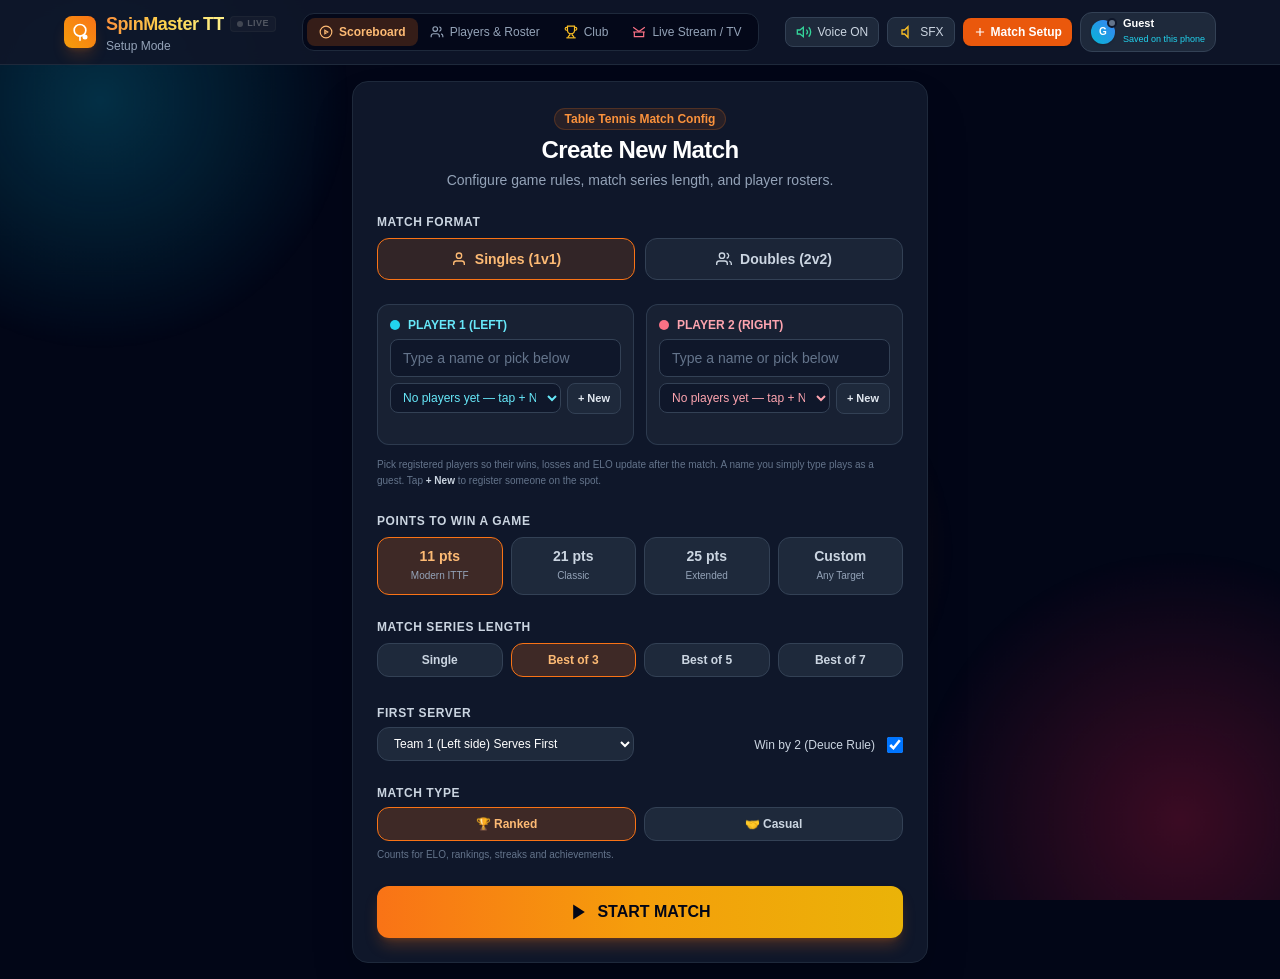
==== commit 6f7fd6dd: "Add files via upload" ====
--- a/index.html
+++ b/index.html
@@ -88,7 +88,7 @@
     @keyframes logoFloat { 0%, 100% { transform: translateY(0) rotate(0); } 50% { transform: translateY(-2px) rotate(-7deg); } }
 
     /* ---- view transitions (replay every time a view goes display:none -> shown) ---- */
-    #viewSetup, #viewMatch, #viewPlayers, #viewLiveStream, #viewClub { animation: viewIn .45s var(--ease-out) backwards; }
+    #viewSetup, #viewMatch, #viewPlayers, #viewLiveStream, #viewClub, #viewTour { animation: viewIn .45s var(--ease-out) backwards; }
     #viewSetup > * { animation: viewIn .55s var(--ease-out) backwards; }
     #viewSetup > *:nth-child(1) { animation-delay: .05s; }
     #viewSetup > *:nth-child(2) { animation-delay: .11s; }
@@ -224,6 +224,9 @@
       #navTabClub { flex: 1; justify-content: center; padding-top: 8px; padding-bottom: 8px; }
       header nav .nav-tab { padding-left: 6px; padding-right: 6px; }
     }
+
+    #viewTour > * { animation: viewIn .5s var(--ease-out) backwards; }
+    #viewTour > *:nth-child(2) { animation-delay: .08s; } #viewTour > *:nth-child(3) { animation-delay: .16s; }
 
     /* ---- respect "remove animations" ---- */
     @media (prefers-reduced-motion: reduce) {
@@ -510,6 +513,16 @@
         </div>
       </div>
 
+      <!-- Match type: ranked or casual -->
+      <div class="space-y-1.5">
+        <label class="block text-xs font-semibold text-slate-300 uppercase tracking-wider">Match type</label>
+        <div class="grid grid-cols-2 gap-2" id="rankToggle">
+          <button type="button" data-rank="ranked">🏆 Ranked</button>
+          <button type="button" data-rank="casual">🤝 Casual</button>
+        </div>
+        <p id="rankHint" class="text-[10px] text-slate-500"></p>
+      </div>
+
       <!-- Start Button -->
       <button type="button" id="btnStartMatch" class="w-full py-3.5 rounded-xl bg-gradient-to-r from-orange-500 via-amber-500 to-yellow-500 hover:from-orange-600 hover:to-yellow-600 text-slate-950 font-black text-base shadow-lg shadow-orange-500/25 transition flex items-center justify-center gap-2">
         <svg class="w-5 h-5" viewBox="0 0 24 24" fill="currentColor"><polygon points="5 3 19 12 5 21 5 3"/></svg>
@@ -737,6 +750,14 @@
       </div>
 
       <section class="bg-slate-900 border border-slate-800 rounded-2xl p-4 sm:p-5 space-y-3">
+        <div class="flex items-center justify-between gap-2">
+          <h3 class="text-sm font-black text-white">🏟️ Tournaments</h3>
+          <button type="button" id="btnNewTour" class="px-3 py-1.5 rounded-lg bg-purple-600 hover:bg-purple-500 text-white text-xs font-bold shadow transition">+ New</button>
+        </div>
+        <div class="space-y-1.5" id="clubTours"></div>
+      </section>
+
+      <section class="bg-slate-900 border border-slate-800 rounded-2xl p-4 sm:p-5 space-y-3">
         <h3 class="text-sm font-black text-white">🏆 Leaderboard <span class="text-[10px] font-medium text-slate-500">ranked by ELO · tap a player for their profile</span></h3>
         <div class="space-y-1.5" id="clubBoard"></div>
       </section>
@@ -744,6 +765,11 @@
       <section class="bg-slate-900 border border-slate-800 rounded-2xl p-4 sm:p-5 space-y-3">
         <h3 class="text-sm font-black text-white">✨ Highlights</h3>
         <div class="grid grid-cols-1 sm:grid-cols-2 gap-2" id="clubHighlights"></div>
+      </section>
+
+      <section class="bg-slate-900 border border-slate-800 rounded-2xl p-4 sm:p-5 space-y-3">
+        <h3 class="text-sm font-black text-white">📊 Recent matches <span class="text-[10px] font-medium text-slate-500">tap one for its insights</span></h3>
+        <div class="space-y-1.5" id="clubRecent"></div>
       </section>
 
       <section class="bg-slate-900 border border-slate-800 rounded-2xl p-4 sm:p-5 space-y-3">
@@ -755,6 +781,34 @@
         <div id="h2hResult"></div>
         <div class="space-y-1.5" id="topRivalries"></div>
       </section>
+    </div>
+
+    <!-- VIEW: TOURNAMENT -->
+    <div id="viewTour" class="hidden flex-1 flex flex-col space-y-4 max-w-3xl mx-auto w-full">
+      <div class="bg-slate-900 border border-slate-800 rounded-2xl p-4 sm:p-5 space-y-3">
+        <div class="flex items-center justify-between gap-2">
+          <button type="button" id="btnTourBack" class="px-3 py-1.5 rounded-lg bg-slate-800 border border-slate-700 text-slate-200 text-xs font-bold">← Club</button>
+          <button type="button" id="btnTourDelete" class="px-3 py-1.5 rounded-lg bg-rose-950/50 border border-rose-800/50 text-rose-300 text-xs font-semibold">Delete</button>
+        </div>
+        <div>
+          <span class="inline-block px-2.5 py-0.5 rounded-full bg-purple-500/15 text-purple-300 border border-purple-500/30 text-xs font-bold">🏟️ Tournament</span>
+          <h2 class="text-xl sm:text-2xl font-black text-white mt-1.5" id="tourName">Tournament</h2>
+          <p class="text-xs text-slate-400" id="tourMeta"></p>
+        </div>
+        <div class="space-y-1">
+          <div class="text-[11px] text-slate-400" id="tourProgText"></div>
+          <div class="h-2 bg-slate-800 rounded-full overflow-hidden"><div id="tourProgBar" class="h-full bg-purple-500 rounded-full transition-all duration-700" style="width:0%"></div></div>
+        </div>
+        <div id="tourChamp" class="hidden flex items-center gap-3 bg-amber-500/10 border border-amber-500/30 rounded-xl p-3"></div>
+      </div>
+      <div id="tourNext" class="space-y-1.5"></div>
+      <div class="bg-slate-900 border border-slate-800 rounded-2xl p-4 space-y-3">
+        <div class="flex items-center bg-slate-950 p-1 rounded-xl border border-slate-800 text-xs">
+          <button type="button" id="tourTabFix" class="flex-1 py-1.5 rounded-lg font-bold bg-orange-500/20 text-orange-300 text-center">Fixtures</button>
+          <button type="button" id="tourTabMain" class="flex-1 py-1.5 rounded-lg text-slate-400 font-medium text-center">Bracket</button>
+        </div>
+        <div id="tourBody" class="space-y-3"></div>
+      </div>
     </div>
 
     <!-- VIEW: LIVE STREAM / TV BROADCAST & SPECTATOR HUB -->
@@ -998,6 +1052,10 @@
         <p id="summaryCareerNote" class="text-[10px] text-slate-500"></p>
       </div>
 
+      <div id="summaryTour" class="hidden bg-purple-500/10 border border-purple-500/30 rounded-2xl p-3 space-y-1.5"></div>
+
+      <button type="button" id="btnShowInsights" class="w-full py-2.5 rounded-xl bg-cyan-600/20 hover:bg-cyan-600/30 border border-cyan-500/40 text-cyan-200 text-xs font-bold transition flex items-center justify-center gap-2">📊 Match insights <span class="text-[10px] font-medium text-cyan-300/70">momentum · serve stats · key moments</span></button>
+
       <!-- Action Buttons -->
       <div class="space-y-2 pt-2">
         <button type="button" id="btnCopyScorecard" class="w-full py-2.5 rounded-xl bg-slate-800 hover:bg-slate-700 border border-slate-700 text-slate-200 text-xs sm:text-sm font-semibold flex items-center justify-center gap-2 transition">
@@ -1139,6 +1197,11 @@
       <div class="space-y-1.5">
         <p class="text-[10px] font-bold uppercase tracking-wider text-slate-400">Last matches</p>
         <div class="space-y-1.5" id="profileRecent"></div>
+      </div>
+
+      <div id="profileStyleWrap" class="hidden space-y-1.5">
+        <p class="text-[10px] font-bold uppercase tracking-wider text-slate-400">Playing style <span id="profileStyleN" class="text-cyan-300 normal-case font-medium ml-1"></span></p>
+        <div class="grid grid-cols-2 gap-2" id="profileStyleStats"></div>
       </div>
 
       <div class="space-y-1.5">
@@ -1239,6 +1302,66 @@
           <p>Everything still works: players, matches and stats are saved on this phone. To add Google / email login and cloud backup, follow the one-time setup guide and add your Firebase details.</p>
         </div>
       </div>
+    </div>
+  </div>
+
+  <!-- MODAL: NEW TOURNAMENT -->
+  <div id="modalNewTour" class="hidden fixed inset-0 z-50 bg-slate-950/85 backdrop-blur-sm overflow-y-auto p-4 flex justify-center">
+    <div class="bg-slate-900 border border-slate-700 rounded-3xl p-5 sm:p-6 max-w-md w-full my-auto space-y-4 shadow-2xl relative">
+      <button type="button" id="btnCloseNewTour" class="absolute top-4 right-4 text-slate-400 hover:text-white p-1 rounded-lg bg-slate-800">
+        <svg class="w-5 h-5" viewBox="0 0 24 24" fill="none" stroke="currentColor" stroke-width="2"><line x1="18" y1="6" x2="6" y2="18"/><line x1="6" y1="6" x2="18" y2="18"/></svg>
+      </button>
+      <div class="pr-8"><h3 class="text-lg font-black text-white">New tournament</h3><p class="text-xs text-slate-400">Pick the format, then who is playing. Fixtures are made for you.</p></div>
+
+      <div><label class="block text-xs font-semibold text-slate-300 mb-1">Name</label>
+        <input type="text" id="tourInputName" maxlength="40" class="w-full bg-slate-950 border border-slate-700 rounded-xl px-3 py-2 text-sm text-white focus:outline-none focus:border-orange-500"></div>
+
+      <div class="space-y-1.5"><label class="block text-xs font-semibold text-slate-300">Format</label>
+        <div class="grid grid-cols-2 gap-2" id="tourFormatGroup"><button type="button" data-fmt="ko">Knockout</button><button type="button" data-fmt="rr">Round-robin</button></div></div>
+      <div class="space-y-1.5"><label class="block text-xs font-semibold text-slate-300">Players</label>
+        <div class="grid grid-cols-2 gap-2" id="tourModeGroup"><button type="button" data-dbl="0">Singles</button><button type="button" data-dbl="1">Doubles</button></div></div>
+      <div class="grid grid-cols-2 gap-3">
+        <div class="space-y-1.5"><label class="block text-xs font-semibold text-slate-300">Points per game</label>
+          <div class="grid grid-cols-2 gap-2" id="tourPtsGroup"><button type="button" data-tg="11">11</button><button type="button" data-tg="21">21</button></div></div>
+        <div class="space-y-1.5"><label class="block text-xs font-semibold text-slate-300">Match length</label>
+          <div class="grid grid-cols-3 gap-1.5" id="tourBoGroup"><button type="button" data-bo="1">1</button><button type="button" data-bo="3">3</button><button type="button" data-bo="5">5</button></div></div>
+      </div>
+      <div><label class="block text-xs font-semibold text-slate-300 mb-1">Draw</label>
+        <select id="tourSeed" class="w-full bg-slate-950 border border-slate-700 rounded-xl px-3 py-2 text-xs text-white focus:outline-none"><option value="elo">Seeded by ELO (best players meet late)</option><option value="random">Random draw</option></select></div>
+
+      <div class="space-y-2">
+        <div class="flex items-center justify-between"><label class="text-xs font-semibold text-slate-300">Choose players</label><span id="tourSelCount" class="text-[11px] font-bold text-purple-300">0 selected</span></div>
+        <div class="flex gap-2"><button type="button" id="tourSelAll" class="px-3 py-1 rounded-lg bg-slate-800 border border-slate-700 text-[11px] text-slate-200 font-semibold">Select all</button><button type="button" id="tourSelNone" class="px-3 py-1 rounded-lg bg-slate-800 border border-slate-700 text-[11px] text-slate-200 font-semibold">Clear</button></div>
+        <div id="tourPlayers" class="max-h-56 overflow-y-auto space-y-1.5"></div>
+      </div>
+
+      <div id="tourTeamsWrap" class="hidden space-y-2">
+        <div class="flex items-center justify-between"><label class="text-xs font-semibold text-slate-300">Teams</label>
+          <span class="flex gap-1.5"><button type="button" id="tourTeamsBal" class="px-2.5 py-1 rounded-lg bg-slate-800 border border-slate-700 text-[11px] text-slate-200 font-semibold">⚖️ Balanced</button><button type="button" id="tourTeamsRand" class="px-2.5 py-1 rounded-lg bg-slate-800 border border-slate-700 text-[11px] text-slate-200 font-semibold">🎲 Shuffle</button></span></div>
+        <div id="tourTeams" class="space-y-1.5"></div>
+      </div>
+
+      <p id="tourHint" class="text-[11px] text-slate-500"></p>
+      <button type="button" id="btnCreateTour" class="w-full py-3 rounded-xl bg-purple-600 hover:bg-purple-500 text-white font-bold text-sm shadow-lg shadow-purple-500/20 transition">Create tournament</button>
+    </div>
+  </div>
+
+  <!-- MODAL: MATCH INSIGHTS -->
+  <div id="modalInsights" class="hidden fixed inset-0 z-[55] bg-slate-950/90 backdrop-blur-md overflow-y-auto p-4 flex justify-center">
+    <div class="bg-slate-900 border border-slate-700 rounded-3xl p-5 sm:p-6 max-w-xl w-full my-auto space-y-4 shadow-2xl relative">
+      <button type="button" id="btnCloseInsights" class="absolute top-4 right-4 text-slate-400 hover:text-white p-1 rounded-lg bg-slate-800">
+        <svg class="w-5 h-5" viewBox="0 0 24 24" fill="none" stroke="currentColor" stroke-width="2"><line x1="18" y1="6" x2="6" y2="18"/><line x1="6" y1="6" x2="18" y2="18"/></svg>
+      </button>
+      <div class="pr-8">
+        <span class="inline-block px-2.5 py-0.5 rounded-full bg-cyan-500/15 text-cyan-300 border border-cyan-500/30 text-[11px] font-bold">📊 Match insights</span>
+        <h3 class="text-lg font-black text-white mt-1.5" id="insTitle">A vs B</h3>
+        <p class="text-xs text-slate-400" id="insSub"></p>
+      </div>
+      <div id="insChart"></div>
+      <div class="space-y-2" id="insTiles"></div>
+      <div class="space-y-1.5" id="insMoments"></div>
+      <div class="space-y-1.5" id="insGames"></div>
+      <p class="text-[11px] text-slate-500 leading-relaxed" id="insNote"></p>
     </div>
   </div>
 
@@ -2662,7 +2785,7 @@
   const num = (x, lo, hi, d) => { x = +x; if (!isFinite(x)) return d; return Math.min(hi, Math.max(lo, x)); };
   const toast = (m) => { try { showToast(m); } catch (e) {} };
 
-  const D = { ns: 'guest', players: [], deleted: [], matches: [] };
+  const D = { ns: 'guest', players: [], deleted: [], matches: [], tournaments: [] };
   Object.defineProperty(state, 'playersList', { get: () => D.players, configurable: true });
 
   const key = () => KEYP + D.ns;
@@ -2672,10 +2795,24 @@
       r0: p.r0, w0: p.w0 || 0, l0: p.l0 || 0, c: p.c || 0, u: p.u || 0 };
   }
   function stripM(m) {
-    return { id: m.id, ts: m.ts, dbl: m.dbl, tg: m.tg, bo: m.bo, a: m.a, b: m.b, g: m.g, w: m.w, gw: m.gw, pt: m.pt };
+    return { id: m.id, ts: m.ts, dbl: m.dbl, tg: m.tg, bo: m.bo, a: m.a, b: m.b, g: m.g, ev: m.ev || '', rk: m.rk === 0 ? 0 : 1, w: m.w, gw: m.gw, pt: m.pt };
   }
   function payload() {
-    return { v: 2, players: D.players.map(baseOf), deleted: D.deleted.slice(), matches: D.matches.map(stripM) };
+    return { v: 2, players: D.players.map(baseOf), deleted: D.deleted.slice(), matches: D.matches.map(stripM), tournaments: D.tournaments.map(cleanTournament).filter(Boolean) };
+  }
+
+  function cleanTournament(t) {
+    if (!t || typeof t.id !== 'string' || !Array.isArray(t.entries) || !Array.isArray(t.fixtures)) return null;
+    const entries = t.entries.slice(0, 32).map((e) => ({ id: str(e && e.id, 12), name: str(e && e.name, 40), pids: (e && Array.isArray(e.pids) ? e.pids : []).slice(0, 2).map((x) => str(x, 40)) })).filter((e) => e.id);
+    const ids = new Set(entries.map((e) => e.id));
+    const fixtures = t.fixtures.slice(0, 200).map((f) => ({
+      id: str(f && f.id, 16), r: num(f && f.r, 1, 60, 1), i: num(f && f.i, 0, 300, 0),
+      a: f && ids.has(f.a) ? f.a : '', b: f && ids.has(f.b) ? f.b : '', w: f && (f.w === 1 || f.w === 2) ? f.w : 0,
+      gw: [num(f && f.gw && f.gw[0], 0, 9, 0), num(f && f.gw && f.gw[1], 0, 9, 0)], pt: [num(f && f.pt && f.pt[0], 0, 9999, 0), num(f && f.pt && f.pt[1], 0, 9999, 0)],
+      mid: str(f && f.mid, 40), bye: f && f.bye ? 1 : 0, wo: f && f.wo ? 1 : 0
+    })).filter((f) => f.id);
+    return { id: str(t.id, 40), name: str(t.name, 40).trim() || 'Tournament', ts: +t.ts || 0, u: +t.u || 0, type: t.type === 'rr' ? 'rr' : 'ko', dbl: t.dbl ? 1 : 0,
+      tg: num(t.tg, 1, 99, 11), bo: num(t.bo, 1, 9, 3), status: t.status === 'done' ? 'done' : 'active', champ: ids.has(t.champ) ? t.champ : '', entries, fixtures };
   }
 
   function sanitize(d) {
@@ -2698,11 +2835,12 @@
       .filter((m) => m && typeof m.id === 'string' && m.a && m.b && (m.w === 1 || m.w === 2))
       .map((m) => ({
         id: str(m.id, 40), ts: +m.ts || 0, dbl: m.dbl ? 1 : 0, tg: num(m.tg, 1, 99, 11), bo: num(m.bo, 1, 9, 3),
-        a: side(m.a), b: side(m.b), g: str(m.g, 200), w: m.w,
+        a: side(m.a), b: side(m.b), g: str(m.g, 200), ev: String(m.ev || '').replace(/[^a-d,]/g, '').slice(0, 1500), rk: m.rk === 0 ? 0 : 1, w: m.w,
         gw: [num(m.gw && m.gw[0], 0, 9, 0), num(m.gw && m.gw[1], 0, 9, 0)],
         pt: [num(m.pt && m.pt[0], 0, 9999, 0), num(m.pt && m.pt[1], 0, 9999, 0)]
       }));
-    return { players, deleted, matches };
+    const tournaments = (Array.isArray(d.tournaments) ? d.tournaments : []).map(cleanTournament).filter(Boolean).slice(0, 40);
+    return { players, deleted, matches, tournaments };
   }
 
   // union merge: newest edit of a player wins, deletions are remembered, matches are only ever added
@@ -2719,7 +2857,12 @@
     const mm = new Map();
     L.matches.concat(R.matches).forEach((m) => { if (!mm.has(m.id)) mm.set(m.id, m); });
     const matches = Array.from(mm.values()).sort((a, b) => a.ts - b.ts || (a.id < b.id ? -1 : 1)).slice(-MAX_MATCHES);
-    return { v: 2, players, deleted, matches };
+    const tm = new Map();
+    L.tournaments.concat(R.tournaments).forEach((t) => { const e = tm.get(t.id); if (!e || t.u > e.u) tm.set(t.id, t); });
+    const tournaments = [];
+    tm.forEach((t, id) => { const tb = tomb.get(id); if (tb && tb >= t.u) return; tournaments.push(t); });
+    tournaments.sort((a, b) => (a.id < b.id ? -1 : 1));
+    return { v: 2, players, deleted, matches, tournaments };
   }
 
   function migrateV1() {
@@ -2739,7 +2882,7 @@
     if (!data && ns === 'guest') data = migrateV1();
     return sanitize(data);
   }
-  function setData(d) { D.players = d.players; D.deleted = d.deleted; D.matches = d.matches; recompute(); }
+  function setData(d) { D.players = d.players; D.deleted = d.deleted; D.matches = d.matches; D.tournaments = d.tournaments || []; recompute(); }
   function loadNs(ns) { D.ns = ns; setData(readNs(ns)); }
   function saveLocal() { ls(key(), JSON.stringify(payload())); }
 
@@ -2752,8 +2895,9 @@
     });
     D.matches = D.matches.slice().sort((x, y) => x.ts - y.ts || (x.id < y.id ? -1 : 1));
     D.matches.forEach((m) => {
+      m._rb = {}; m._ra = {}; m._d = 0; m._elo = false;
+      if (m.rk === 0) return;   // casual match: saved in the history, counts for nothing
       const A = m.a.ids.map((i) => by.get(i)).filter(Boolean), B = m.b.ids.map((i) => by.get(i)).filter(Boolean);
-      m._rb = {}; m._ra = {}; m._d = 0; m._elo = false;
       A.concat(B).forEach((p) => { m._rb[p.id] = p.rating; });
       if (A.length && B.length) {
         const avg = (l) => l.reduce((s, p) => s + p.rating, 0) / l.length;
@@ -2904,14 +3048,15 @@
       const date = new Date(m.ts).toLocaleDateString(undefined, { day: 'numeric', month: 'short' });
       const delta = m._elo && m._rb[id] != null ? (m._ra[id] - m._rb[id]) : null;
       const dtxt = delta == null ? '' : `<span class="${delta >= 0 ? 'text-emerald-400' : 'text-rose-400'} font-bold">${delta >= 0 ? '+' : ''}${delta}</span>`;
-      return `<div class="flex items-center gap-2 bg-slate-950 border border-slate-800 rounded-lg px-2.5 py-1.5 text-[11px]">
+      return `<div data-mid="${esc(m.id)}" class="cursor-pointer hover:border-slate-600 flex items-center gap-2 bg-slate-950 border border-slate-800 rounded-lg px-2.5 py-1.5 text-[11px]">
         <span class="w-5 h-5 rounded text-[10px] font-black flex items-center justify-center ${won ? 'bg-emerald-500/20 text-emerald-300' : 'bg-rose-500/20 text-rose-300'}">${won ? 'W' : 'L'}</span>
-        <span class="flex-1 min-w-0 truncate text-slate-200">vs ${esc(oppName)}</span>
+        <span class="flex-1 min-w-0 truncate text-slate-200">vs ${esc(oppName)}${m.ev ? ' <span class="text-[10px]">📊</span>' : ''}${m.rk === 0 ? ' <span class="text-[9px] px-1 rounded bg-slate-800 text-slate-400 uppercase">casual</span>' : ''}</span>
         <span class="font-mono text-slate-300">${gwMine}-${gwOpp}</span>${dtxt}
         <span class="text-slate-500 w-12 text-right">${esc(date)}</span></div>`;
     }).join('') : '<p class="text-[11px] text-slate-500">No matches recorded yet.</p>';
 
     if (window.ClubHub) ClubHub.profileExtras(p);
+    if (window.Insights) Insights.profileExtras(p);
     g('modalPlayerProfile').classList.remove('hidden');
   };
 
@@ -3068,9 +3213,33 @@
     state.matchRoster = state.isDoubles
       ? { a: [mk('inputA1', state.a1), mk('inputA2', state.a2)], b: [mk('inputB1', state.b1), mk('inputB2', state.b2)] }
       : { a: [mk('inputP1', state.p1Name)], b: [mk('inputP2', state.p2Name)] };
-    state.matchStartTs = Date.now(); state.matchRecorded = 0;
+    state.matchStartTs = Date.now(); state.matchRecorded = 0; state.matchRanked = rankedChoice;
+    if (window.Insights) Insights.reset();
     if (window.ClubHub) ClubHub.updateLiveWin();
   };
+
+  // ranked / casual choice on the setup screen
+  let rankedChoice = true;
+  function paintRank() {
+    document.querySelectorAll('#rankToggle [data-rank]').forEach((b) => {
+      const on = (b.dataset.rank === 'ranked') === rankedChoice;
+      b.className = 'rank-btn py-2 px-2 rounded-xl border text-xs font-bold text-center transition ' + (on ? 'border-orange-500 bg-orange-500/20 text-orange-300' : 'border-slate-700 bg-slate-800 text-slate-300 font-semibold');
+    });
+    const h = g('rankHint'); if (h) h.textContent = rankedChoice ? 'Counts for ELO, rankings, streaks and achievements.' : 'Practice game: saved in the history, but it changes no ELO and no career record.';
+  }
+  function bindRank() {
+    const t = g('rankToggle'); if (!t) return;
+    t.addEventListener('click', (e) => { const b = e.target.closest('[data-rank]'); if (!b) return; rankedChoice = b.dataset.rank === 'ranked'; paintRank(); });
+    paintRank();
+  }
+
+  // keep the browser from pushing saved emails / addresses into name boxes
+  function guardAutofill() {
+    const boxes = document.querySelectorAll('#viewSetup input[type=text], #modalAddPlayer input[type=text], #tourInputName');
+    boxes.forEach((el) => { el.setAttribute('autocomplete', 'sm-off'); el.setAttribute('data-lpignore', 'true'); el.setAttribute('data-1p-ignore', 'true'); });
+    const sweep = () => boxes.forEach((el) => { if (/@/.test(el.value) && document.activeElement !== el) { el.value = ''; delete el.dataset.pid; } });
+    [300, 900, 1800, 3500].forEach((ms) => setTimeout(() => { sweep(); refreshSlotSelects(); }, ms));
+  }
 
   // =====================================================================
   //  RECORD A FINISHED MATCH → career stats
@@ -3082,21 +3251,25 @@
     const R = state.matchRoster;
     const known = (t) => t.filter((x) => x.pid && D.players.some((p) => p.id === x.pid)).map((x) => x.pid);
     const idsA = known(R.a), idsB = known(R.b);
+    state.lastRecordedMatchId = '';
     if (!idsA.length && !idsB.length) { renderCareer(null); return; }
     const m = {
       id: newId('m_'), ts: Date.now(), dbl: state.isDoubles ? 1 : 0, tg: state.targetScore, bo: state.seriesLength,
       a: { n: getT1Name(), ids: idsA, names: R.a.map((x) => x.name) },
       b: { n: getT2Name(), ids: idsB, names: R.b.map((x) => x.name) },
       g: state.gamesHistory.map((x) => `${x.t1Score}-${x.t2Score}`).join(','),
+      ev: window.Insights ? Insights.encode() : '',
+      rk: state.matchRanked === false ? 0 : 1,
       w: winnerTeam, gw: [state.gamesWonT1, state.gamesWonT2], pt: [state.t1TotalPts, state.t2TotalPts]
     };
     const allIds = idsA.concat(idsB);
     const before = window.ClubHub ? ClubHub.earned(allIds) : null;
     D.matches.push(m);
+    state.lastRecordedMatchId = m.id;
     commit();
     const won = window.ClubHub ? ClubHub.unlocked(allIds, before) : [];
     renderCareer(m, won);
-    toast(won.length ? `${won[0].icon} ${won[0].player} unlocked ${won[0].name}${won.length > 1 ? ` +${won.length - 1} more` : ''}` : 'Career stats updated');
+    toast(m.rk === 0 ? 'Casual match saved (no ELO change)' : won.length ? `${won[0].icon} ${won[0].player} unlocked ${won[0].name}${won.length > 1 ? ` +${won.length - 1} more` : ''}` : 'Career stats updated');
   }
 
   function renderCareer(m, unlockedList) {
@@ -3110,6 +3283,7 @@
       d.innerHTML = `<span class="text-lg">${esc(u.icon)}</span><span class="flex-1 min-w-0"><b class="text-amber-200">${esc(u.player)}</b> <span class="text-slate-300">unlocked</span> <b class="text-amber-300">${esc(u.name)}</b></span>`;
       if (bb) bb.appendChild(d);
     });
+    if (m && m.rk === 0) { note.textContent = 'Casual match: saved to the history, but it does not change ELO or career records.'; return; }
     if (!m) {
       note.textContent = 'Tip: pick players from the roster before the match to build their career stats and ELO.';
       return;
@@ -3410,7 +3584,7 @@
     const lastUid = configured ? ls('sm_last_uid') : null;
     Cloud.pending = !!lastUid;
     loadNs(lastUid ? 'u_' + lastUid : 'guest');
-    bindRosterUI(); bindSlots(); bindAccountUI();
+    bindRosterUI(); bindSlots(); bindAccountUI(); bindRank(); guardAutofill();
     setAuthMode('signin');
     refreshAllRosterUI();
     if (configured) {
@@ -3419,7 +3593,7 @@
   };
 
   // expose for tests / debugging
-  window.__SM = { D, Cloud, mergeData, sanitize, payload, recompute, commit, slotPid, SLOTS, refreshSlotSelects, initialsOf };
+  window.__SM = { D, Cloud, mergeData, sanitize, payload, recompute, commit, slotPid, SLOTS, refreshSlotSelects, initialsOf, confirmDialog, cleanTournament };
 })();
 
   </script>
@@ -3563,6 +3737,7 @@
     { id: 'comeback', icon: '🔄', name: 'Comeback', desc: 'Win a match after losing the first game', test: (s) => s.comeback >= 1 },
     { id: 'escape', icon: '🧗', name: 'Great Escape', desc: 'Win a best-of-5 or longer from 0-2 down', test: (s) => s.escape >= 1 },
     { id: 'duo', icon: '🤝', name: 'Team Player', desc: 'Win a doubles match', test: (s) => s.dblWins >= 1 },
+    { id: 'champ', icon: '🏟️', name: 'Tournament Champion', desc: 'Win a tournament', test: (s) => s.titles >= 1 },
     { id: 'rising', icon: '🚀', name: 'Rising Star', desc: 'Climb 50 ELO above your start', test: (s) => s.peakGain >= 50, prog: (s) => [Math.max(0, s.peakGain), 50] }
   ];
 
@@ -3570,10 +3745,12 @@
 
   function statsFor(pid) {
     const player = D().players.find((p) => p.id === pid);
-    const s = { mp: 0, wins: 0, best: 0, run: 0, sweeps: 0, perfect: 0, giant: 0, comeback: 0, escape: 0, dblWins: 0, peakGain: 0 };
+    const s = { mp: 0, wins: 0, best: 0, run: 0, sweeps: 0, perfect: 0, giant: 0, comeback: 0, escape: 0, dblWins: 0, peakGain: 0, titles: 0 };
+    s.titles = (D().tournaments || []).filter((t) => t.status === 'done' && t.champ && (t.entries.find((e) => e.id === t.champ) || { pids: [] }).pids.includes(pid)).length;
     if (!player) return s;
     let peak = player.r0;
     D().matches.forEach((m) => {
+      if (m.rk === 0) return;
       const onA = m.a.ids.includes(pid), onB = m.b.ids.includes(pid);
       if (!onA && !onB) return;
       const side = onA ? 1 : 2, won = m.w === side, games = parseGames(m).map((x) => (side === 1 ? x : [x[1], x[0]]));
@@ -3652,7 +3829,7 @@
 
   function renderClub() {
     const players = D().players.slice().sort((a, b) => b.rating - a.rating || b.wins - a.wins || a.name.localeCompare(b.name));
-    const matches = D().matches;
+    const matches = D().matches.filter((m) => m.rk !== 0);
     g('clubSummary').innerHTML = [['Players', players.length], ['Matches', matches.length], ['Games', matches.reduce((s, m) => s + m.gw[0] + m.gw[1], 0)]]
       .map(([k, v]) => `<div class="bg-slate-950 border border-slate-800 rounded-xl p-2.5 text-center"><span class="text-[10px] text-slate-400 uppercase block">${k}</span><span class="text-xl font-black text-white">${v}</span></div>`).join('');
 
@@ -3662,7 +3839,9 @@
       board.innerHTML = '<p class="text-xs text-slate-400 text-center py-5">No players yet. Add players in the Roster tab, score a few matches and the ranking appears here.</p>';
     } else {
       const medal = ['🥇', '🥈', '🥉'];
-      board.innerHTML = players.map((p, i) => {
+      const ranked = players.filter((p) => p.wins + p.losses > 0), unranked = players.filter((p) => p.wins + p.losses === 0).sort((a, b) => a.name.localeCompare(b.name));
+      const unrankedHTML = unranked.length ? '<p class="text-[10px] font-bold uppercase tracking-wider text-slate-500 pt-2">Not ranked yet · play a ranked match to enter the table</p>' + unranked.map((p) => `<button type="button" data-open="${esc(p.id)}" class="club-row w-full flex items-center gap-2.5 p-2.5 rounded-xl border border-slate-800 bg-slate-950/60 text-left opacity-80 hover:opacity-100 transition"><span class="w-7 text-center text-sm font-black text-slate-600">–</span><span class="w-9 h-9 shrink-0 rounded-lg bg-slate-800 text-slate-300 font-black text-xs flex items-center justify-center">${esc(SM().initialsOf(p.name))}</span><span class="flex-1 min-w-0 text-sm font-semibold text-slate-300 truncate">${esc(p.name)}</span><span class="text-[10px] text-slate-500">no matches yet</span></button>`).join('') : '';
+      board.innerHTML = ranked.map((p, i) => {
         const total = p.wins + p.losses, rate = total ? Math.round((p.wins / total) * 100) : 0;
         const delta = p.rating - p.r0, dots = p.form.slice(-5).map((r) => `<span class="w-1.5 h-1.5 rounded-full ${r === 'W' ? 'bg-emerald-400' : 'bg-rose-400'}"></span>`).join('');
         const streak = p.streak >= 2 ? `<span class="text-[10px] font-bold text-emerald-300">🔥W${p.streak}</span>` : '';
@@ -3673,7 +3852,7 @@
             <span class="flex items-center gap-1.5 text-[10px] text-slate-400"><span>${p.wins}W-${p.losses}L${total ? ' · ' + rate + '%' : ''}</span><span class="flex items-center gap-0.5">${dots}</span>${streak}</span></span>
           <span class="text-right"><span class="block text-sm font-black text-amber-300">${p.rating}</span>
             <span class="block text-[10px] font-bold ${delta > 0 ? 'text-emerald-400' : delta < 0 ? 'text-rose-400' : 'text-slate-500'}">${delta > 0 ? '▲' + delta : delta < 0 ? '▼' + -delta : '–'}</span></span></button>`;
-      }).join('');
+      }).join('') + unrankedHTML;
     }
 
     // highlights
@@ -3696,6 +3875,8 @@
       `<div class="bg-slate-950 border border-slate-800 rounded-xl p-3 flex items-start gap-2.5"><span class="text-xl">${ic}</span><div class="min-w-0"><p class="text-[10px] font-bold uppercase tracking-wider text-slate-400">${t}</p><p class="text-xs text-slate-200 mt-0.5">${esc(d)}</p>${dt ? `<p class="text-[10px] text-slate-500 mt-0.5">${dt}</p>` : ''}</div></div>`).join('')
       : '<p class="text-xs text-slate-400 sm:col-span-2 text-center py-3">Score a few matches with registered players and highlights show up here.</p>';
 
+    if (window.Insights) Insights.renderRecent(g('clubRecent'));
+    if (window.Tournament) Tournament.renderList(g('clubTours'));
     renderRivalry();
   }
 
@@ -3712,6 +3893,7 @@
   function h2h(aId, bId) {
     const r = { aw: 0, bw: 0, ag: 0, bg: 0, ap: 0, bp: 0, list: [] };
     D().matches.forEach((m) => {
+      if (m.rk === 0) return;
       const aSide = m.a.ids.includes(aId) ? 1 : (m.b.ids.includes(aId) ? 2 : 0), bSide = m.a.ids.includes(bId) ? 1 : (m.b.ids.includes(bId) ? 2 : 0);
       if (!aSide || !bSide || aSide === bSide) return;
       const aWon = m.w === aSide; if (aWon) r.aw++; else r.bw++;
@@ -3738,7 +3920,7 @@
     }
     // top rivalries
     const pairs = new Map();
-    D().matches.forEach((m) => m.a.ids.forEach((x) => m.b.ids.forEach((y) => {
+    D().matches.filter((m) => m.rk !== 0).forEach((m) => m.a.ids.forEach((x) => m.b.ids.forEach((y) => {
       const k = x < y ? x + '|' + y : y + '|' + x; pairs.set(k, (pairs.get(k) || 0) + 1);
     })));
     const top = Array.from(pairs).sort((p, q) => q[1] - p[1]).slice(0, 3).filter((x) => playerBy(x[0].split('|')[0]) && playerBy(x[0].split('|')[1]));
@@ -3790,6 +3972,665 @@
   });
 
   window.ClubHub = { earned, unlocked, profileExtras, refresh, liveWinPct, updateLiveWin, eloExpectation, matchWin, calibrate, gameWin, statsFor, ACH };
+})();
+
+  </script>
+
+  <!-- MATCH INSIGHTS: point-by-point log, momentum graph, serve stats -->
+  <script>
+(function () {
+  'use strict';
+  const g = (id) => document.getElementById(id);
+  const esc = (s) => String(s == null ? '' : s).replace(/[&<>"']/g, (c) => ({ '&': '&amp;', '<': '&lt;', '>': '&gt;', '"': '&quot;', "'": '&#39;' }[c]));
+  const D = () => window.__SM.D;
+  const dateTxt = (ts) => new Date(ts).toLocaleDateString(undefined, { day: 'numeric', month: 'short' });
+
+  // =====================================================================
+  //  POINT LOG: one character per point, written as the match is scored
+  //    a = team 1 won, team 1 serving     b = team 1 won, team 2 serving
+  //    c = team 2 won, team 1 serving     d = team 2 won, team 2 serving
+  //  games are separated by commas.
+  // =====================================================================
+  const code = (team, srv) => (team === 1 ? (srv === 1 ? 'a' : 'b') : (srv === 1 ? 'c' : 'd'));
+  const decode = (ch) => ({ w: ch <= 'b' ? 1 : 2, s: (ch === 'a' || ch === 'c') ? 1 : 2 });
+
+  function ensure(gi) {
+    if (!Array.isArray(state.pointLog)) state.pointLog = [''];
+    while (state.pointLog.length <= gi) state.pointLog.push('');
+  }
+  function reset() { state.pointLog = ['']; }
+
+  // the point is logged BEFORE it is scored, so the final point is already in the log
+  // when the match is saved at the end of addPointToTeam
+  const _add = window.addPointToTeam;
+  window.addPointToTeam = function (team) {
+    try {
+      if (!state.matchFinished) {
+        const T = state.targetScore, a = state.currentT1Score, b = state.currentT2Score;
+        const decided = (a >= T && a - b >= 2) || (b >= T && b - a >= 2);
+        if (!decided) { const gi = state.currentGameNumber - 1; ensure(gi); state.pointLog[gi] += code(team, getCurrentServerSide()); }
+      }
+    } catch (e) { console.error(e); }
+    return _add.apply(this, arguments);
+  };
+  const _undo = window.undoLastPoint;
+  window.undoLastPoint = function () {
+    try {
+      if (!state.matchFinished && state.pointHistory && state.pointHistory.length > 0) {
+        const gi = state.currentGameNumber - 1; ensure(gi);
+        if (state.pointLog[gi].length) state.pointLog[gi] = state.pointLog[gi].slice(0, -1);
+      }
+    } catch (e) { console.error(e); }
+    return _undo.apply(this, arguments);
+  };
+
+  // the log is only saved if it agrees with the real game scores (otherwise better no insights than wrong ones)
+  function encode() {
+    const done = state.gamesHistory.length, log = (state.pointLog || []).slice(0, done);
+    if (!done || log.length < done) return '';
+    for (let i = 0; i < done; i++) {
+      const s = log[i] || '', a = (s.match(/[ab]/g) || []).length, b = (s.match(/[cd]/g) || []).length, gh = state.gamesHistory[i];
+      if (a !== gh.t1Score || b !== gh.t2Score) return '';
+    }
+    return log.join(',');
+  }
+
+  // =====================================================================
+  //  ANALYSIS
+  // =====================================================================
+  function analyze(rec) {
+    const T = rec.tg || 11;
+    const parts = rec.ev ? rec.ev.split(',').filter((s) => s.length) : [];
+    if (!parts.length) return { has: false };
+    const R = {
+      has: true, T, games: [], tl: [{ d: 0, g: 0 }], tot: [0, 0],
+      sv: [{ p: 0, w: 0 }, { p: 0, w: 0 }], rv: [{ p: 0, w: 0 }, { p: 0, w: 0 }], cl: [{ p: 0, w: 0 }, { p: 0, w: 0 }],
+      run: [{ n: 0, g: 0 }, { n: 0, g: 0 }], lead: [{ n: 0, g: 0 }, { n: 0, g: 0 }], leadChanges: 0, deuceGames: 0, comeback: null, closest: null
+    };
+    let cum = 0;
+    parts.forEach((s, gi) => {
+      let a = 0, b = 0, last = 0, run = 0, prevSign = 0, minD = 0, maxD = 0, deuce = false;
+      const gr = [0, 0];
+      for (const ch of s) {
+        const { w, s: srv } = decode(ch), r = 3 - srv;
+        if (a >= T - 1 || b >= T - 1) { R.cl[0].p++; R.cl[1].p++; R.cl[w - 1].w++; }
+        R.sv[srv - 1].p++; if (w === srv) R.sv[srv - 1].w++;
+        R.rv[r - 1].p++; if (w === r) R.rv[r - 1].w++;
+        if (w === 1) { a++; cum++; } else { b++; cum--; }
+        if (w === last) run++; else { run = 1; last = w; }
+        if (run > gr[w - 1]) gr[w - 1] = run;
+        if (run > R.run[w - 1].n) R.run[w - 1] = { n: run, g: gi + 1 };
+        const d = a - b; minD = Math.min(minD, d); maxD = Math.max(maxD, d);
+        if (d > R.lead[0].n) R.lead[0] = { n: d, g: gi + 1 };
+        if (-d > R.lead[1].n) R.lead[1] = { n: -d, g: gi + 1 };
+        const sign = d > 0 ? 1 : (d < 0 ? -1 : 0);
+        if (sign !== 0) { if (prevSign !== 0 && sign !== prevSign) R.leadChanges++; prevSign = sign; }
+        if (a >= T - 1 && b >= T - 1) deuce = true;
+        R.tl.push({ d: cum, g: gi });
+      }
+      const finished = (a >= T && a - b >= 2) || (b >= T && b - a >= 2), w = finished ? (a > b ? 1 : 2) : 0;
+      R.tot[0] += a; R.tot[1] += b;
+      if (deuce) R.deuceGames++;
+      R.games.push({ a, b, w, run: gr, deuce, finished });
+      if (finished) {
+        const deficit = w === 1 ? -minD : maxD;
+        if (deficit >= 4 && (!R.comeback || deficit > R.comeback.n)) R.comeback = { team: w, n: deficit, g: gi + 1, a, b };
+        const margin = Math.abs(a - b);
+        if (!R.closest || margin < R.closest.margin || (margin === R.closest.margin && a + b > R.closest.a + R.closest.b)) R.closest = { g: gi + 1, a, b, margin };
+      }
+    });
+    return R;
+  }
+
+  // =====================================================================
+  //  RENDERING
+  // =====================================================================
+  function momentumSVG(R) {
+    const W = 320, H = 150, px = 8, top = 22, bot = 8, mid = (top + (H - bot)) / 2;
+    const n = R.tl.length, maxAbs = Math.max(4, ...R.tl.map((p) => Math.abs(p.d)));
+    const X = (i) => px + (i * (W - 2 * px)) / Math.max(1, n - 1), Y = (d) => mid - (d / maxAbs) * (mid - top);
+    const line = R.tl.map((p, i) => `${i ? 'L' : 'M'}${X(i).toFixed(1)},${Y(p.d).toFixed(1)}`).join(' ');
+    const area = `${line} L${X(n - 1).toFixed(1)},${mid} L${X(0).toFixed(1)},${mid} Z`;
+    let dividers = '';
+    R.tl.forEach((p, i) => {
+      if (i > 0 && p.g !== R.tl[i - 1].g) {
+        const x = X(i - 1);
+        dividers += `<line x1="${x.toFixed(1)}" y1="${top - 6}" x2="${x.toFixed(1)}" y2="${H - bot}" stroke="#475569" stroke-width="1" stroke-dasharray="3 3"/><text x="${(x + 3).toFixed(1)}" y="${top - 9}" fill="#94a3b8" font-size="9" font-weight="700">G${p.g + 1}</text>`;
+      }
+    });
+    dividers += `<text x="${px + 2}" y="${top - 9}" fill="#94a3b8" font-size="9" font-weight="700">G1</text>`;
+    return `<svg viewBox="0 0 ${W} ${H}" class="w-full" role="img" aria-label="Momentum graph" preserveAspectRatio="none" style="height:150px">
+      <defs><clipPath id="mmP"><rect x="0" y="0" width="${W}" height="${mid}"/></clipPath><clipPath id="mmN"><rect x="0" y="${mid}" width="${W}" height="${H - mid}"/></clipPath></defs>
+      <path d="${area}" fill="#22d3ee" fill-opacity=".28" clip-path="url(#mmP)"/><path d="${area}" fill="#fb7185" fill-opacity=".28" clip-path="url(#mmN)"/>
+      <line x1="${px}" y1="${mid}" x2="${W - px}" y2="${mid}" stroke="#64748b" stroke-width="1"/>${dividers}
+      <path d="${line}" fill="none" stroke="#e2e8f0" stroke-width="2" stroke-linejoin="round" stroke-linecap="round"/>
+      <circle cx="${X(n - 1).toFixed(1)}" cy="${Y(R.tl[n - 1].d).toFixed(1)}" r="3.5" fill="#fff"/></svg>`;
+  }
+
+  const pct = (x) => (x.p ? Math.round((x.w / x.p) * 100) : 0);
+  function tile(label, aMain, aSub, bMain, bSub, aShare) {
+    const share = Math.max(4, Math.min(96, aShare));
+    return `<div class="bg-slate-950 border border-slate-800 rounded-xl p-2.5">
+      <div class="flex items-center justify-between gap-2"><div><span class="text-lg font-black text-cyan-300 tabular-nums">${aMain}</span>${aSub ? `<span class="text-[10px] text-slate-500 ml-1">${aSub}</span>` : ''}</div>
+        <span class="text-[10px] font-bold uppercase tracking-wider text-slate-400 text-center">${label}</span>
+        <div class="text-right">${bSub ? `<span class="text-[10px] text-slate-500 mr-1">${bSub}</span>` : ''}<span class="text-lg font-black text-rose-300 tabular-nums">${bMain}</span></div></div>
+      <div class="flex h-1.5 rounded-full overflow-hidden bg-slate-800 mt-1.5"><div class="bg-cyan-500" style="width:${share}%"></div><div class="bg-rose-500 flex-1"></div></div></div>`;
+  }
+  const share = (a, b) => (a + b ? (a / (a + b)) * 100 : 50);
+
+  function render(rec) {
+    const R = analyze(rec), A = rec.a.n || 'Team A', B = rec.b.n || 'Team B';
+    const gw = rec.gw || [0, 0];
+    g('insTitle').textContent = `${A} vs ${B}`;
+    g('insSub').textContent = (rec.w ? `${rec.w === 1 ? A : B} won ${Math.max(gw[0], gw[1])}-${Math.min(gw[0], gw[1])}` : 'Match in progress') + ` · ${rec.tg || 11} pts · Best of ${rec.bo || 3}` + (rec.rk === 0 ? ' · Casual' : '') + (rec.ts && rec.id !== 'live' ? ` · ${dateTxt(rec.ts)}` : '');
+    const chart = g('insChart'), tiles = g('insTiles'), moments = g('insMoments'), games = g('insGames'), note = g('insNote');
+    const gamesFromScores = (rec.g ? rec.g.split(',') : []).map((x) => x.split('-').map(Number));
+
+    if (!R.has) {
+      chart.innerHTML = ''; tiles.innerHTML = ''; moments.innerHTML = '';
+      games.innerHTML = gamesFromScores.map((x, i) => `<div class="flex items-center justify-between bg-slate-950 border border-slate-800 rounded-lg px-3 py-2 text-xs"><span class="text-slate-300 font-medium">Game ${i + 1}</span><span class="font-mono"><span class="${x[0] > x[1] ? 'text-cyan-300 font-bold' : 'text-slate-400'}">${x[0]}</span> - <span class="${x[1] > x[0] ? 'text-rose-300 font-bold' : 'text-slate-400'}">${x[1]}</span></span></div>`).join('');
+      note.textContent = 'Point-by-point was not recorded for this match. Matches scored from now on get the full momentum graph and stats.';
+      g('modalInsights').classList.remove('hidden'); return;
+    }
+
+    chart.innerHTML = `<div class="flex items-center justify-between text-[10px] font-bold mb-1"><span class="text-cyan-300">▲ ${esc(A)} ahead</span><span class="text-slate-500 uppercase tracking-wider">Momentum</span><span class="text-rose-300">${esc(B)} ahead ▼</span></div>
+      <div class="bg-slate-950 border border-slate-800 rounded-xl p-2">${momentumSVG(R)}</div>`;
+
+    const t = [];
+    t.push(tile('Points won', R.tot[0], '', R.tot[1], '', share(R.tot[0], R.tot[1])));
+    t.push(tile('Won on own serve', pct(R.sv[0]) + '%', `${R.sv[0].w}/${R.sv[0].p}`, pct(R.sv[1]) + '%', `${R.sv[1].w}/${R.sv[1].p}`, share(pct(R.sv[0]), pct(R.sv[1]))));
+    t.push(tile('Won receiving', pct(R.rv[0]) + '%', `${R.rv[0].w}/${R.rv[0].p}`, pct(R.rv[1]) + '%', `${R.rv[1].w}/${R.rv[1].p}`, share(pct(R.rv[0]), pct(R.rv[1]))));
+    t.push(tile('Pressure points', R.cl[0].p ? `${R.cl[0].w}/${R.cl[0].p}` : '-', '', R.cl[1].p ? `${R.cl[1].w}/${R.cl[1].p}` : '-', '', share(R.cl[0].w, R.cl[1].w)));
+    t.push(tile('Longest run', R.run[0].n, `G${R.run[0].g}`, R.run[1].n, `G${R.run[1].g}`, share(R.run[0].n, R.run[1].n)));
+    tiles.innerHTML = t.join('');
+
+    const m = [];
+    const bestRun = R.run[0].n >= R.run[1].n ? { t: 0, ...R.run[0] } : { t: 1, ...R.run[1] };
+    if (bestRun.n >= 3) m.push(['🔥', 'Longest run', `${esc(bestRun.t ? B : A)} won ${bestRun.n} points in a row in Game ${bestRun.g}`]);
+    if (R.comeback) m.push(['💪', 'Biggest comeback', `${esc(R.comeback.team === 1 ? A : B)} came back from ${R.comeback.n} points down to win Game ${R.comeback.g} (${R.comeback.a}-${R.comeback.b})`]);
+    if (R.closest && R.closest.margin <= 2) m.push(['😬', 'Closest game', `Game ${R.closest.g} finished ${R.closest.a}-${R.closest.b}${R.games[R.closest.g - 1].deuce ? ' after deuce' : ''}`]);
+    if (R.leadChanges >= 2) m.push(['🔄', 'Lead changes', `The lead changed hands ${R.leadChanges} times`]);
+    if (R.deuceGames) m.push(['⚔️', 'Deuce', `${R.deuceGames} game${R.deuceGames > 1 ? 's' : ''} went to deuce`]);
+    moments.innerHTML = m.length ? '<p class="text-[10px] font-bold uppercase tracking-wider text-slate-400">Key moments</p>' + m.map(([ic, t1, d]) =>
+      `<div class="flex items-start gap-2.5 bg-slate-950 border border-slate-800 rounded-xl px-3 py-2"><span class="text-lg">${ic}</span><div><p class="text-[10px] font-bold uppercase tracking-wider text-slate-400">${t1}</p><p class="text-xs text-slate-200">${d}</p></div></div>`).join('') : '';
+
+    games.innerHTML = '<p class="text-[10px] font-bold uppercase tracking-wider text-slate-400">Game by game</p>' + R.games.map((x, i) =>
+      `<div class="flex items-center gap-2 bg-slate-950 border border-slate-800 rounded-lg px-3 py-2 text-xs"><span class="text-slate-300 font-medium w-14">Game ${i + 1}</span>
+        <span class="font-mono"><span class="${x.w === 1 ? 'text-cyan-300 font-bold' : 'text-slate-400'}">${x.a}</span> - <span class="${x.w === 2 ? 'text-rose-300 font-bold' : 'text-slate-400'}">${x.b}</span></span>
+        <span class="flex-1 text-right text-[10px] text-slate-500">runs ${x.run[0]}/${x.run[1]}${x.deuce ? ' · deuce' : ''}${x.finished ? '' : ' · in progress'}</span></div>`).join('');
+    note.textContent = '';
+    g('modalInsights').classList.remove('hidden');
+  }
+
+  // ---- where insights open from
+  function currentRec() {
+    const log = (state.pointLog || []).filter((s) => s.length);
+    const gs = log.map((s) => `${(s.match(/[ab]/g) || []).length}-${(s.match(/[cd]/g) || []).length}`).join(',');
+    const names = (t) => t.map((x) => x.name).filter(Boolean);
+    const R = state.matchRoster;
+    return {
+      id: 'live', ts: Date.now(), tg: state.targetScore, bo: state.seriesLength, ev: log.join(','), g: gs, rk: state.matchRanked === false ? 0 : 1,
+      a: { n: getT1Name(), names: R ? names(R.a) : [] }, b: { n: getT2Name(), names: R ? names(R.b) : [] },
+      w: state.matchFinished ? (state.gamesWonT1 > state.gamesWonT2 ? 1 : 2) : 0, gw: [state.gamesWonT1, state.gamesWonT2]
+    };
+  }
+  function openCurrent() { render(currentRec()); }
+  function openById(id) { const m = D().matches.find((x) => x.id === id); if (m) render(m); }
+
+  function renderRecent(el) {
+    if (!el) return;
+    const list = D().matches.slice(-6).reverse();
+    if (!list.length) { el.innerHTML = '<p class="text-xs text-slate-400 text-center py-3">Matches with registered players appear here. Tap one for its momentum graph and stats.</p>'; return; }
+    el.innerHTML = list.map((m) => {
+      const aw = m.w === 1;
+      return `<button type="button" data-mid="${esc(m.id)}" class="w-full flex items-center gap-2 text-left bg-slate-950 border border-slate-800 hover:border-slate-600 rounded-xl px-3 py-2 text-xs transition">
+        <span class="flex-1 min-w-0 truncate ${aw ? 'text-white font-bold' : 'text-slate-400'}">${esc(m.a.names.filter(Boolean).join(' & ') || m.a.n)}</span>
+        <span class="font-mono font-black text-white shrink-0">${m.gw[0]}-${m.gw[1]}</span>
+        <span class="flex-1 min-w-0 truncate text-right ${!aw ? 'text-white font-bold' : 'text-slate-400'}">${esc(m.b.names.filter(Boolean).join(' & ') || m.b.n)}</span>
+        <span class="shrink-0 text-[10px] text-slate-500 text-right whitespace-nowrap">${m.rk === 0 ? '<span class="px-1 rounded bg-slate-800 text-slate-400 uppercase mr-1">casual</span>' : ''}${m.ev ? '📊 ' : ''}${dateTxt(m.ts)}</span></button>`;
+    }).join('');
+  }
+
+  // ---- player career insights (from every match that has a point log)
+  function profileExtras(p) {
+    const wrap = g('profileStyleWrap'); if (!wrap) return;
+    const o = { n: 0, sv: { p: 0, w: 0 }, rv: { p: 0, w: 0 }, cl: { p: 0, w: 0 }, run: 0 };
+    D().matches.forEach((m) => {
+      const side = m.a.ids.includes(p.id) ? 1 : (m.b.ids.includes(p.id) ? 2 : 0);
+      if (!side || !m.ev || m.rk === 0) return;
+      const R = analyze(m); if (!R.has) return;
+      o.n++; const i = side - 1;
+      o.sv.p += R.sv[i].p; o.sv.w += R.sv[i].w; o.rv.p += R.rv[i].p; o.rv.w += R.rv[i].w; o.cl.p += R.cl[i].p; o.cl.w += R.cl[i].w; o.run = Math.max(o.run, R.run[i].n);
+    });
+    wrap.classList.toggle('hidden', !o.n);
+    if (!o.n) return;
+    g('profileStyleN').textContent = `from ${o.n} tracked match${o.n > 1 ? 'es' : ''}`;
+    const cell = (k, v, sub) => `<div class="bg-slate-950 border border-slate-800 rounded-xl p-2.5"><span class="text-[9px] text-slate-400 block uppercase">${k}</span><span class="font-black text-white text-base tabular-nums">${v}</span><span class="text-[10px] text-slate-500 ml-1">${sub}</span></div>`;
+    g('profileStyleStats').innerHTML =
+      cell('Wins own serve', o.sv.p ? pct(o.sv) + '%' : '-', `${o.sv.w}/${o.sv.p}`) + cell('Wins receiving', o.rv.p ? pct(o.rv) + '%' : '-', `${o.rv.w}/${o.rv.p}`) +
+      cell('Pressure points', o.cl.p ? pct(o.cl) + '%' : '-', `${o.cl.w}/${o.cl.p}`) + cell('Longest run', o.run, 'points');
+  }
+
+  document.addEventListener('DOMContentLoaded', () => {
+    g('btnCloseInsights').addEventListener('click', () => g('modalInsights').classList.add('hidden'));
+    g('btnShowInsights').addEventListener('click', openCurrent);
+    g('clubRecent').addEventListener('click', (e) => { const b = e.target.closest('[data-mid]'); if (b) openById(b.dataset.mid); });
+    g('profileRecent').addEventListener('click', (e) => { const b = e.target.closest('[data-mid]'); if (b) openById(b.dataset.mid); });
+  });
+
+  window.Insights = { encode, reset, analyze, openCurrent, openById, renderRecent, profileExtras, decode, code };
+})();
+
+  </script>
+
+  <!-- TOURNAMENTS: knockout + round-robin, fixtures, standings -->
+  <script>
+(function () {
+  'use strict';
+  const g = (id) => document.getElementById(id);
+  const esc = (s) => String(s == null ? '' : s).replace(/[&<>"']/g, (c) => ({ '&': '&amp;', '<': '&lt;', '>': '&gt;', '"': '&quot;', "'": '&#39;' }[c]));
+  const D = () => window.__SM.D;
+  const toast = (m) => { try { showToast(m); } catch (e) {} };
+  const first = (n) => String(n || '').trim().split(/\s+/)[0] || '';
+  const avg = (a) => a.reduce((s, x) => s + x, 0) / (a.length || 1);
+  const shuffle = (a) => { for (let i = a.length - 1; i > 0; i--) { const j = Math.floor(Math.random() * (i + 1)); [a[i], a[j]] = [a[j], a[i]]; } return a; };
+  const MAX = { ko: 32, rr: 16 };
+
+  let curId = null, view = 'fix', openWo = null;
+
+  // =====================================================================
+  //  ENGINE
+  // =====================================================================
+  const player = (pid) => D().players.find((p) => p.id === pid);
+  const entryOf = (t, id) => t.entries.find((e) => e.id === id) || null;
+  const entryRating = (e) => avg(e.pids.map((pid) => { const p = player(pid); return p ? p.rating : 1500; })) || 1500;
+  const fixAt = (t, r, i) => t.fixtures.find((f) => f.r === r && f.i === i);
+  const totalRounds = (t) => (t.type === 'ko' ? Math.max.apply(null, t.fixtures.map((f) => f.r)) : 0);
+  const winnerId = (f) => (f.w === 1 ? f.a : (f.w === 2 ? f.b : ''));
+  const needWins = (t) => Math.ceil(t.bo / 2);
+
+  function roundName(t, r) {
+    if (t.type === 'rr') return 'Round ' + r;
+    const R = totalRounds(t);
+    if (r === R) return 'Final'; if (r === R - 1) return 'Semi-finals'; if (r === R - 2) return 'Quarter-finals';
+    return 'Round of ' + Math.pow(2, R - r + 1);
+  }
+
+  // standard seeding: 1 meets the lowest seed, 1 and 2 can only meet in the final
+  function seedOrder(size) {
+    let o = [1, 2];
+    while (o.length < size) { const n = o.length * 2, next = []; o.forEach((x) => { next.push(x); next.push(n + 1 - x); }); o = next; }
+    return o;
+  }
+  const newFix = (r, i) => ({ id: `f${r}_${i}`, r, i, a: '', b: '', w: 0, gw: [0, 0], pt: [0, 0], mid: '', bye: 0, wo: 0 });
+
+  function buildKO(sorted) {
+    let size = 1; while (size < sorted.length) size *= 2;
+    const R = Math.round(Math.log2(size)), slots = seedOrder(size).map((s) => sorted[s - 1] || null), fixtures = [];
+    for (let r = 1; r <= R; r++) for (let i = 0; i < size / Math.pow(2, r); i++) fixtures.push(newFix(r, i));
+    for (let i = 0; i < size / 2; i++) {
+      const f = fixtures.find((x) => x.r === 1 && x.i === i), A = slots[2 * i], B = slots[2 * i + 1];
+      f.a = A ? A.id : ''; f.b = B ? B.id : '';
+    }
+    return fixtures;
+  }
+  function buildRR(sorted) {
+    const ids = sorted.map((e) => e.id); if (ids.length % 2) ids.push(null);
+    const n = ids.length, fixtures = []; let arr = ids.slice();
+    for (let r = 1; r < n; r++) {
+      for (let i = 0; i < n / 2; i++) { const a = arr[i], b = arr[n - 1 - i]; if (a && b) { const f = newFix(r, i); f.a = a; f.b = b; fixtures.push(f); } }
+      arr = [arr[0], arr[n - 1]].concat(arr.slice(1, n - 1));
+    }
+    return fixtures;
+  }
+
+  function advanceFrom(t, f) {
+    if (t.type !== 'ko') return;
+    const win = winnerId(f), R = totalRounds(t);
+    if (!win || f.r >= R) return;
+    const nf = fixAt(t, f.r + 1, f.i >> 1); if (!nf) return;
+    if (f.i % 2 === 0) nf.a = win; else nf.b = win;
+  }
+  function resolveByes(t) {
+    t.fixtures.filter((f) => f.r === 1).forEach((f) => { if (!!f.a !== !!f.b) { f.bye = 1; f.w = f.a ? 1 : 2; advanceFrom(t, f); } });
+  }
+
+  function standings(t) {
+    const rows = new Map(t.entries.map((e) => [e.id, { e, p: 0, w: 0, l: 0, gw: 0, gl: 0, pw: 0, pl: 0 }]));
+    t.fixtures.forEach((f) => {
+      if (!f.w || f.bye) return;
+      const A = rows.get(f.a), B = rows.get(f.b); if (!A || !B) return;
+      A.p++; B.p++;
+      if (f.w === 1) { A.w++; B.l++; } else { B.w++; A.l++; }
+      A.gw += f.gw[0]; A.gl += f.gw[1]; B.gw += f.gw[1]; B.gl += f.gw[0];
+      A.pw += f.pt[0]; A.pl += f.pt[1]; B.pw += f.pt[1]; B.pl += f.pt[0];
+    });
+    return Array.from(rows.values()).sort((x, y) => y.w - x.w || (y.gw - y.gl) - (x.gw - x.gl) || (y.pw - y.pl) - (x.pw - x.pl) || entryRating(y.e) - entryRating(x.e));
+  }
+
+  function finalize(t) {
+    if (t.type === 'ko') {
+      const fin = fixAt(t, totalRounds(t), 0);
+      if (fin && fin.w) { t.status = 'done'; t.champ = winnerId(fin); }
+    } else if (t.fixtures.length && t.fixtures.every((f) => f.w)) { t.status = 'done'; t.champ = standings(t)[0].e.id; }
+  }
+  function applyResult(t, f, w, info) {
+    f.w = w; f.gw = info.gw; f.pt = info.pt; f.mid = info.mid || ''; f.wo = info.wo ? 1 : 0;
+    advanceFrom(t, f); finalize(t); t.u = Date.now();
+  }
+
+  function playable(t) { return t.fixtures.filter((f) => f.a && f.b && !f.w && !f.bye).sort((x, y) => x.r - y.r || x.i - y.i); }
+  function progress(t) { const real = t.fixtures.filter((f) => !f.bye); return [real.filter((f) => f.w).length, real.length]; }
+
+  function createTournament(o) {
+    const entries = o.entries.map((e, i) => ({ id: 'e' + (i + 1), name: e.name, pids: e.pids }));
+    const now = Date.now();
+    const t = { id: 't_' + now.toString(36) + Math.random().toString(36).slice(2, 5), name: o.name, ts: now, u: now, type: o.type, dbl: o.dbl ? 1 : 0, tg: o.tg, bo: o.bo, status: 'active', champ: '', entries, fixtures: [] };
+    const sorted = o.seed === 'random' ? shuffle(entries.slice()) : entries.slice().sort((a, b) => entryRating(b) - entryRating(a));
+    t.fixtures = o.type === 'ko' ? buildKO(sorted) : buildRR(sorted);
+    if (o.type === 'ko') resolveByes(t);
+    finalize(t);
+    return t;
+  }
+
+  function makeTeams(pids, mode) {
+    let list = pids.map(player).filter(Boolean);
+    const teams = [];
+    if (mode === 'random') { list = shuffle(list.slice()); for (let i = 0; i + 1 < list.length; i += 2) teams.push([list[i], list[i + 1]]); }
+    else { list.sort((a, b) => b.rating - a.rating); for (let i = 0; i < list.length / 2; i++) teams.push([list[i], list[list.length - 1 - i]]); }
+    return teams;
+  }
+  function teamName(team, all) {
+    const nm = team.map((p) => first(p.name)).join(' & ');
+    const clash = all.filter((x) => x.map((p) => first(p.name)).join(' & ') === nm).length > 1;
+    return clash ? team.map((p) => p.name).join(' & ') : nm;
+  }
+
+  // =====================================================================
+  //  PLAYING A FIXTURE  (fills the normal match setup and starts it)
+  // =====================================================================
+  const curT = () => D().tournaments.find((t) => t.id === curId) || null;
+
+  function playFixture(fid) {
+    const t = curT(), f = t && t.fixtures.find((x) => x.id === fid);
+    if (!t || !f || f.w || !f.a || !f.b) return;
+    if (state.matchActive && !state.matchFinished) { toast('A match is still open. Finish it or start a new one from the Scoreboard tab first.'); return; }
+    const A = entryOf(t, f.a), B = entryOf(t, f.b);
+    const pa = A.pids.map(player), pb = B.pids.map(player);
+    if (pa.concat(pb).some((p) => !p)) { toast('A player in this match was deleted from the roster'); return; }
+    const rb = document.querySelector('#rankToggle [data-rank="ranked"]'); if (rb) rb.click();   // tournament matches always count
+    g(t.dbl ? 'typeDoublesBtn' : 'typeSinglesBtn').click();
+    const sb = document.querySelector(`.series-btn[data-series="${t.bo}"]`); if (sb) sb.click();
+    const tb = document.querySelector(`.score-mode-btn[data-score="${t.tg}"]`); if (tb) tb.click();
+    const set = (id, p) => { const el = g(id); el.value = p.name; el.dataset.pid = p.id; };
+    if (t.dbl) { set('inputA1', pa[0]); set('inputA2', pa[1]); set('inputB1', pb[0]); set('inputB2', pb[1]); g('inputTeamA').value = A.name; g('inputTeamB').value = B.name; }
+    else { set('inputP1', pa[0]); set('inputP2', pb[0]); }
+    window.__SM.refreshSlotSelects();
+    state.pendingTour = { tid: t.id, fid: f.id };
+    g('btnStartMatch').click();
+    if (state.pendingTour) { state.pendingTour = null; toast('Could not start the match. Check the players.'); }
+  }
+
+  function walkover(fid, side) {
+    const t = curT(), f = t && t.fixtures.find((x) => x.id === fid);
+    if (!t || !f || f.w || !f.a || !f.b) return;
+    const need = needWins(t);
+    applyResult(t, f, side, { gw: side === 1 ? [need, 0] : [0, need], pt: [0, 0], wo: 1 });
+    openWo = null; window.__SM.commit();
+    const win = entryOf(t, winnerId(f));
+    toast(t.status === 'done' ? `🏆 ${entryOf(t, t.champ).name} wins ${t.name}!` : `${win.name} advances (walkover)`);
+    if (t.status === 'done' && window.triggerConfetti) triggerConfetti();
+  }
+
+  // consumed when the match really starts
+  const _sas = window.smAfterStart;
+  window.smAfterStart = function () {
+    const r = _sas.apply(this, arguments);
+    state.tourCtx = state.pendingTour || null; state.pendingTour = null; state.lastRecordedMatchId = '';
+    const box = g('summaryTour'); if (box) box.classList.add('hidden');
+    return r;
+  };
+
+  const _hmw = window.handleMatchWin;
+  window.handleMatchWin = function (w) {
+    const r = _hmw.apply(this, arguments);
+    try { onMatchEnd(w); } catch (e) { console.error(e); }
+    return r;
+  };
+  function onMatchEnd(w) {
+    const ctx = state.tourCtx; if (!ctx || ctx.done) return; ctx.done = true;
+    const t = D().tournaments.find((x) => x.id === ctx.tid), f = t && t.fixtures.find((x) => x.id === ctx.fid);
+    if (!t || !f || f.w) return;
+    applyResult(t, f, w, { gw: [state.gamesWonT1, state.gamesWonT2], pt: [state.t1TotalPts, state.t2TotalPts], mid: state.lastRecordedMatchId || '' });
+    window.__SM.commit();
+    summaryBanner(t, f);
+    if (t.status === 'done') toast(`🏆 ${entryOf(t, t.champ).name} wins ${t.name}!`);
+  }
+
+  function summaryBanner(t, f) {
+    const box = g('summaryTour'); if (!box) return;
+    const win = entryOf(t, winnerId(f)); let line = '';
+    if (t.status === 'done') line = `<p class="text-sm font-black text-amber-300">🏆 ${esc(entryOf(t, t.champ).name)} is the champion!</p>`;
+    else if (t.type === 'ko') {
+      const nf = fixAt(t, f.r + 1, f.i >> 1), opp = nf ? entryOf(t, f.i % 2 === 0 ? nf.b : nf.a) : null;
+      line = `<p class="text-xs text-slate-200"><b class="text-white">${esc(win.name)}</b> advances to the ${esc(roundName(t, f.r + 1))}${opp ? ` · next: ${esc(win.name)} vs ${esc(opp.name)}` : ' · waiting for the other match'}</p>`;
+    } else { const [d, n] = progress(t); line = `<p class="text-xs text-slate-200">${d} of ${n} matches played</p>`; }
+    box.innerHTML = `<p class="text-[10px] font-bold uppercase tracking-wider text-purple-300">🏟️ ${esc(t.name)}</p>${line}
+      <button type="button" id="btnBackToTour" data-tid="${esc(t.id)}" class="w-full mt-1 py-2 rounded-lg bg-purple-600 hover:bg-purple-500 text-white text-xs font-bold transition">Back to the tournament</button>`;
+    box.classList.remove('hidden');
+  }
+
+  // =====================================================================
+  //  SCREENS
+  // =====================================================================
+  function statusText(t) {
+    if (t.status === 'done') return `🏆 ${esc(entryOf(t, t.champ).name)}`;
+    const [d, n] = progress(t), nx = playable(t)[0];
+    return nx ? `${esc(roundName(t, nx.r))} · ${d}/${n} played` : `${d}/${n} played`;
+  }
+  const metaText = (t) => `${t.type === 'ko' ? 'Knockout' : 'Round-robin'} · ${t.dbl ? 'Doubles' : 'Singles'} · ${t.entries.length} ${t.dbl ? 'teams' : 'players'} · ${t.tg} pts · Best of ${t.bo}`;
+
+  function renderList(el) {
+    if (!el) return;
+    const list = D().tournaments.slice().sort((a, b) => b.ts - a.ts);
+    el.innerHTML = list.length ? list.map((t) => {
+      const [d, n] = progress(t), pct = n ? Math.round((d / n) * 100) : 0;
+      return `<button type="button" data-tour="${esc(t.id)}" class="w-full text-left bg-slate-950 border ${t.status === 'done' ? 'border-amber-500/30' : 'border-slate-800 hover:border-slate-600'} rounded-xl p-3 space-y-2 transition">
+        <div class="flex items-center justify-between gap-2"><span class="text-sm font-bold text-white truncate">${esc(t.name)}</span><span class="text-[10px] font-bold ${t.status === 'done' ? 'text-amber-300' : 'text-purple-300'} shrink-0">${t.status === 'done' ? 'FINISHED' : 'IN PROGRESS'}</span></div>
+        <p class="text-[11px] text-slate-400">${esc(metaText(t))}</p>
+        <div class="h-1.5 rounded-full bg-slate-800 overflow-hidden"><div class="h-full ${t.status === 'done' ? 'bg-amber-400' : 'bg-purple-500'} rounded-full" style="width:${pct}%"></div></div>
+        <p class="text-[11px] text-slate-300">${statusText(t)}</p></button>`;
+    }).join('') : '<p class="text-xs text-slate-400 text-center py-3">No tournaments yet. Create a knockout or round-robin for your next club night.</p>';
+  }
+
+  const vs = (t, f) => {
+    const A = entryOf(t, f.a), B = entryOf(t, f.b);
+    return { A: A ? A.name : 'TBD', B: B ? B.name : 'TBD' };
+  };
+
+  function fixtureRow(t, f) {
+    const { A, B } = vs(t, f), ready = f.a && f.b && !f.w && !f.bye;
+    if (f.bye) return `<div class="flex items-center gap-2 bg-slate-950/60 border border-slate-800 rounded-xl px-3 py-2 text-xs text-slate-500"><span class="flex-1 truncate">${esc(A !== 'TBD' ? A : B)}</span><span class="text-[10px] uppercase tracking-wider">bye</span></div>`;
+    const done = !!f.w;
+    let right = '';
+    if (done) right = `<span class="font-mono font-black text-white">${f.gw[0]}-${f.gw[1]}</span>${f.wo ? '<span class="text-[10px] text-slate-500 ml-1">W/O</span>' : (f.mid ? `<span class="text-[10px] ml-1" title="insights">📊</span>` : '')}`;
+    else if (ready) right = `<button type="button" data-act="play" data-fid="${f.id}" class="px-3 py-1.5 rounded-lg bg-orange-600 hover:bg-orange-500 text-white text-xs font-bold">▶ Play</button><button type="button" data-act="wo" data-fid="${f.id}" class="ml-1 px-2 py-1.5 rounded-lg bg-slate-800 border border-slate-700 text-slate-300 text-xs" title="Walkover">⋯</button>`;
+    else right = '<span class="text-[10px] text-slate-500">waiting</span>';
+    const open = openWo === f.id && ready
+      ? `<div class="flex gap-2 mt-2"><button type="button" data-act="wo1" data-fid="${f.id}" class="flex-1 py-1.5 rounded-lg bg-cyan-500/15 border border-cyan-500/40 text-cyan-200 text-[11px] font-bold">${esc(first(A))} wins by walkover</button><button type="button" data-act="wo2" data-fid="${f.id}" class="flex-1 py-1.5 rounded-lg bg-rose-500/15 border border-rose-500/40 text-rose-200 text-[11px] font-bold">${esc(first(B))} wins by walkover</button></div>` : '';
+    return `<div class="bg-slate-950 border ${ready ? 'border-orange-500/30' : 'border-slate-800'} rounded-xl px-3 py-2 ${done && f.mid ? 'cursor-pointer' : ''}" ${done && f.mid ? `data-mid="${esc(f.mid)}"` : ''}>
+      <div class="flex items-center gap-2 text-xs"><span class="flex-1 min-w-0 truncate ${f.w === 1 ? 'text-white font-bold' : 'text-slate-300'}">${esc(A)}</span><span class="text-slate-600 text-[10px]">vs</span><span class="flex-1 min-w-0 truncate text-right ${f.w === 2 ? 'text-white font-bold' : 'text-slate-300'}">${esc(B)}</span><span class="flex items-center shrink-0 ml-1">${right}</span></div>${open}</div>`;
+  }
+
+  function bracketHTML(t) {
+    const R = totalRounds(t); let cols = '';
+    for (let r = 1; r <= R; r++) {
+      const fs = t.fixtures.filter((f) => f.r === r).sort((a, b) => a.i - b.i);
+      cols += `<div class="flex flex-col w-44 shrink-0"><p class="text-[10px] font-bold uppercase tracking-wider text-slate-400 text-center mb-2">${esc(roundName(t, r))}</p><div class="flex flex-col justify-around flex-1 gap-2">` + fs.map((f) => {
+        const { A, B } = vs(t, f), a = f.bye && !f.a ? '' : A, b = f.bye && !f.b ? '' : B;
+        const row = (name, side, sc) => `<div class="flex items-center justify-between gap-1 px-2 py-1 text-[11px] ${f.w === side ? 'bg-emerald-500/15 text-white font-bold' : 'text-slate-300'}"><span class="truncate">${esc(name) || '<span class="text-slate-600">bye</span>'}</span><span class="font-mono text-slate-400">${f.w && !f.bye ? sc : ''}</span></div>`;
+        return `<div class="rounded-lg border ${f.a && f.b && !f.w ? 'border-orange-500/40' : 'border-slate-700'} bg-slate-950 overflow-hidden" data-fid="${f.id}">${row(a, 1, f.gw[0])}<div class="h-px bg-slate-800"></div>${row(b, 2, f.gw[1])}</div>`;
+      }).join('') + '</div></div>';
+    }
+    const champ = t.status === 'done' ? `<div class="flex flex-col w-40 shrink-0 justify-center"><div class="rounded-xl border border-amber-500/40 bg-amber-500/10 p-3 text-center"><p class="text-2xl">🏆</p><p class="text-xs font-black text-amber-200 mt-1">${esc(entryOf(t, t.champ).name)}</p></div></div>` : '';
+    return `<div class="overflow-x-auto pb-2"><div class="flex gap-3 min-w-max items-stretch">${cols}${champ}</div></div>`;
+  }
+
+  function standingsHTML(t) {
+    const rows = standings(t);
+    return `<div class="overflow-x-auto"><table class="w-full text-xs"><thead><tr class="text-[10px] uppercase tracking-wider text-slate-400"><th class="text-left py-1.5 pl-2">#</th><th class="text-left">${t.dbl ? 'Team' : 'Player'}</th><th>P</th><th>W</th><th>L</th><th>Games</th><th class="pr-2" title="Point difference">+/−</th></tr></thead><tbody>` +
+      rows.map((r, i) => `<tr class="border-t border-slate-800 ${i === 0 && t.status === 'done' ? 'bg-amber-500/10' : ''}"><td class="py-2 pl-2 font-black ${i < 3 ? 'text-amber-300' : 'text-slate-500'}">${i + 1}</td><td class="font-bold text-white truncate max-w-[9rem]">${esc(r.e.name)}</td><td class="text-center text-slate-300">${r.p}</td><td class="text-center text-emerald-300 font-bold">${r.w}</td><td class="text-center text-rose-300">${r.l}</td><td class="text-center text-slate-300 font-mono">${r.gw}-${r.gl}</td><td class="text-center pr-2 text-slate-400 font-mono">${r.pw - r.pl >= 0 ? '+' : ''}${r.pw - r.pl}</td></tr>`).join('') +
+      '</tbody></table><p class="text-[10px] text-slate-500 mt-2">Ranked by wins, then game difference, then point difference. The last column is the point difference.</p></div>';
+  }
+
+  function renderTour() {
+    const t = curT(); if (!t) return;
+    g('tourName').textContent = t.name; g('tourMeta').textContent = metaText(t);
+    const [d, n] = progress(t); g('tourProgText').textContent = `${d} of ${n} matches played`; g('tourProgBar').style.width = (n ? (d / n) * 100 : 0) + '%';
+    const champ = g('tourChamp');
+    if (t.status === 'done') { champ.classList.remove('hidden'); champ.innerHTML = `<span class="text-3xl">🏆</span><div><p class="text-[10px] font-bold uppercase tracking-wider text-amber-300">Champion</p><p class="text-lg font-black text-white">${esc(entryOf(t, t.champ).name)}</p></div>`; }
+    else champ.classList.add('hidden');
+
+    const next = playable(t).slice(0, 3);
+    g('tourNext').innerHTML = t.status === 'done' || !next.length ? '' : '<p class="text-[10px] font-bold uppercase tracking-wider text-orange-300">Up next</p>' + next.map((f) => fixtureRow(t, f)).join('');
+
+    g('tourTabFix').className = 'flex-1 py-1.5 rounded-lg font-bold transition text-center ' + (view === 'fix' ? 'bg-orange-500/20 text-orange-300' : 'text-slate-400 hover:text-white font-medium');
+    g('tourTabMain').className = 'flex-1 py-1.5 rounded-lg font-bold transition text-center ' + (view === 'main' ? 'bg-orange-500/20 text-orange-300' : 'text-slate-400 hover:text-white font-medium');
+    g('tourTabMain').textContent = t.type === 'ko' ? 'Bracket' : 'Standings';
+    const body = g('tourBody');
+    if (view === 'main') body.innerHTML = t.type === 'ko' ? bracketHTML(t) : standingsHTML(t);
+    else {
+      const rounds = Array.from(new Set(t.fixtures.map((f) => f.r))).sort((a, b) => a - b);
+      body.innerHTML = rounds.map((r) => `<div class="space-y-1.5"><p class="text-[10px] font-bold uppercase tracking-wider text-slate-400 mt-1">${esc(roundName(t, r))}</p>` +
+        t.fixtures.filter((f) => f.r === r).sort((a, b) => a.i - b.i).map((f) => fixtureRow(t, f)).join('') + '</div>').join('');
+    }
+  }
+
+  function openTour(id) { curId = id; view = 'fix'; openWo = null; switchTab('tour'); renderTour(); }
+
+  const _st = window.switchTab;
+  window.switchTab = function (tab) {
+    const v = g('viewTour');
+    if (tab === 'tour') { _st.call(this, 'club'); g('viewClub').classList.add('hidden'); v.classList.remove('hidden'); return; }
+    v.classList.add('hidden');
+    return _st.apply(this, arguments);
+  };
+  const _rf = window.ClubHub && ClubHub.refresh;
+  if (_rf) ClubHub.refresh = function () {
+    _rf.apply(this, arguments);
+    const v = g('viewTour');
+    if (v && !v.classList.contains('hidden')) { if (curT()) renderTour(); else switchTab('club'); }
+  };
+
+  // =====================================================================
+  //  NEW TOURNAMENT FORM
+  // =====================================================================
+  const draft = { type: 'ko', dbl: 0, tg: 11, bo: 3, seed: 'elo', sel: new Set(), teamMode: 'balanced', teams: [] };
+
+  function seg(groupId, attr, val) {
+    document.querySelectorAll(`#${groupId} [${attr}]`).forEach((b) => {
+      const on = String(b.getAttribute(attr)) === String(val);
+      b.className = 'py-2 rounded-xl border text-xs font-bold text-center transition ' + (on ? 'border-orange-500 bg-orange-500/20 text-orange-300' : 'border-slate-700 bg-slate-800 text-slate-300 font-semibold');
+    });
+  }
+  function openNew() {
+    if (!D().players.length) { toast('Add players in the Roster tab first'); return; }
+    draft.sel = new Set(); draft.teams = [];
+    g('tourInputName').value = 'Club Tournament';
+    seg('tourFormatGroup', 'data-fmt', draft.type); seg('tourModeGroup', 'data-dbl', draft.dbl); seg('tourPtsGroup', 'data-tg', draft.tg); seg('tourBoGroup', 'data-bo', draft.bo);
+    g('tourSeed').value = draft.seed;
+    renderPickList(); refreshDraft();
+    g('modalNewTour').classList.remove('hidden');
+  }
+  function renderPickList() {
+    const list = D().players.slice().sort((a, b) => b.rating - a.rating || a.name.localeCompare(b.name));
+    g('tourPlayers').innerHTML = list.map((p) => `<label class="flex items-center gap-2.5 bg-slate-950 border border-slate-800 rounded-xl px-3 py-2 cursor-pointer"><input type="checkbox" data-pid="${esc(p.id)}" class="accent-orange-500 w-4 h-4" ${draft.sel.has(p.id) ? 'checked' : ''}><span class="flex-1 min-w-0 truncate text-xs text-white font-semibold">${esc(p.name)}</span><span class="text-[10px] font-bold text-amber-300">${p.rating}</span></label>`).join('');
+  }
+  function refreshDraft() {
+    const n = draft.sel.size, unit = draft.dbl ? 'players' : 'players';
+    g('tourSelCount').textContent = `${n} selected`;
+    const wrap = g('tourTeamsWrap');
+    if (draft.dbl && n >= 4 && n % 2 === 0) {
+      draft.teams = makeTeams(Array.from(draft.sel), draft.teamMode);
+      wrap.classList.remove('hidden');
+      g('tourTeams').innerHTML = draft.teams.map((tm, i) => `<div class="flex items-center justify-between gap-2 bg-slate-950 border border-slate-800 rounded-lg px-3 py-1.5 text-xs"><span class="text-slate-400 font-bold">Team ${i + 1}</span><span class="flex-1 text-white font-semibold truncate">${esc(teamName(tm, draft.teams))}</span><span class="text-[10px] text-amber-300 font-bold">${Math.round(avg(tm.map((p) => p.rating)))}</span></div>`).join('');
+    } else { draft.teams = []; wrap.classList.add('hidden'); }
+    const limit = MAX[draft.type] * (draft.dbl ? 2 : 1);
+    let hint = '';
+    if (draft.dbl) hint = n % 2 ? 'Doubles needs an even number of players.' : (n < 4 ? 'Pick at least 4 players (2 teams).' : '');
+    else hint = n < 2 ? 'Pick at least 2 players.' : '';
+    if (n > limit) hint = `At most ${limit} players for this format.`;
+    g('tourHint').textContent = hint || (draft.type === 'ko' ? 'Top seeds get byes if the bracket is not full.' : 'Everyone plays everyone once.');
+    g('tourHint').className = 'text-[11px] ' + (hint ? 'text-amber-300' : 'text-slate-500');
+  }
+
+  function create() {
+    const name = g('tourInputName').value.trim();
+    if (!name) { toast('Give the tournament a name'); return; }
+    const n = draft.sel.size, limit = MAX[draft.type] * (draft.dbl ? 2 : 1);
+    let entries;
+    if (draft.dbl) {
+      if (n < 4 || n % 2) { toast('Doubles needs an even number of players (at least 4)'); return; }
+      if (n > limit) { toast(`At most ${limit} players for this format`); return; }
+      entries = draft.teams.map((tm) => ({ name: teamName(tm, draft.teams), pids: tm.map((p) => p.id) }));
+    } else {
+      if (n < 2) { toast('Pick at least 2 players'); return; }
+      if (n > limit) { toast(`At most ${limit} players for this format`); return; }
+      entries = Array.from(draft.sel).map(player).filter(Boolean).map((p) => ({ name: p.name, pids: [p.id] }));
+    }
+    const t = createTournament({ name, type: draft.type, dbl: draft.dbl, tg: draft.tg, bo: draft.bo, seed: draft.seed, entries });
+    D().tournaments.push(t);
+    g('modalNewTour').classList.add('hidden');
+    window.__SM.commit();
+    toast(`${t.name} created`);
+    openTour(t.id);
+  }
+
+  function removeCurrent() {
+    const t = curT(); if (!t) return;
+    window.__SM.confirmDialog({
+      title: `Delete "${t.name}"?`, text: 'The bracket and standings are removed. Matches that were already played keep their results in everyone’s career stats.',
+      ok: 'Delete tournament', danger: true,
+      onOk: () => { D().tournaments = D().tournaments.filter((x) => x.id !== t.id); D().deleted.push({ id: t.id, t: Date.now() }); curId = null; window.__SM.commit(); switchTab('club'); toast('Tournament deleted'); }
+    });
+  }
+
+  document.addEventListener('DOMContentLoaded', () => {
+    g('btnNewTour').addEventListener('click', openNew);
+    g('btnCloseNewTour').addEventListener('click', () => g('modalNewTour').classList.add('hidden'));
+    g('btnCreateTour').addEventListener('click', create);
+    g('clubTours').addEventListener('click', (e) => { const b = e.target.closest('[data-tour]'); if (b) openTour(b.dataset.tour); });
+    g('btnTourBack').addEventListener('click', () => switchTab('club'));
+    g('btnTourDelete').addEventListener('click', removeCurrent);
+    g('tourTabFix').addEventListener('click', () => { view = 'fix'; renderTour(); });
+    g('tourTabMain').addEventListener('click', () => { view = 'main'; renderTour(); });
+    g('viewTour').addEventListener('click', (e) => {
+      const b = e.target.closest('[data-act]');
+      if (b) {
+        const fid = b.dataset.fid, act = b.dataset.act;
+        if (act === 'play') playFixture(fid);
+        else if (act === 'wo') { openWo = openWo === fid ? null : fid; renderTour(); }
+        else if (act === 'wo1') walkover(fid, 1); else if (act === 'wo2') walkover(fid, 2);
+        return;
+      }
+      const m = e.target.closest('[data-mid]'); if (m && window.Insights) Insights.openById(m.dataset.mid);
+    });
+    document.addEventListener('click', (e) => { const b = e.target.closest('#btnBackToTour'); if (!b) return; g('modalMatchSummary').classList.add('hidden'); openTour(b.dataset.tid); });
+
+    // form controls
+    g('tourFormatGroup').addEventListener('click', (e) => { const b = e.target.closest('[data-fmt]'); if (!b) return; draft.type = b.dataset.fmt; seg('tourFormatGroup', 'data-fmt', draft.type); refreshDraft(); });
+    g('tourModeGroup').addEventListener('click', (e) => { const b = e.target.closest('[data-dbl]'); if (!b) return; draft.dbl = +b.dataset.dbl; seg('tourModeGroup', 'data-dbl', draft.dbl); refreshDraft(); });
+    g('tourPtsGroup').addEventListener('click', (e) => { const b = e.target.closest('[data-tg]'); if (!b) return; draft.tg = +b.dataset.tg; seg('tourPtsGroup', 'data-tg', draft.tg); });
+    g('tourBoGroup').addEventListener('click', (e) => { const b = e.target.closest('[data-bo]'); if (!b) return; draft.bo = +b.dataset.bo; seg('tourBoGroup', 'data-bo', draft.bo); });
+    g('tourSeed').addEventListener('change', (e) => { draft.seed = e.target.value; });
+    g('tourPlayers').addEventListener('change', (e) => { const c = e.target.closest('[data-pid]'); if (!c) return; if (c.checked) draft.sel.add(c.dataset.pid); else draft.sel.delete(c.dataset.pid); refreshDraft(); });
+    g('tourSelAll').addEventListener('click', () => { D().players.forEach((p) => draft.sel.add(p.id)); renderPickList(); refreshDraft(); });
+    g('tourSelNone').addEventListener('click', () => { draft.sel.clear(); renderPickList(); refreshDraft(); });
+    g('tourTeamsBal').addEventListener('click', () => { draft.teamMode = 'balanced'; refreshDraft(); });
+    g('tourTeamsRand').addEventListener('click', () => { draft.teamMode = 'random'; refreshDraft(); });
+  });
+
+  window.Tournament = { renderList, createTournament, standings, applyResult, seedOrder, playable, roundName, openTour, makeTeams };
 })();
 
   </script>
--- a/style.css
+++ b/style.css
@@ -6,4 +6,4 @@
 @font-face{font-family:'Inter';font-style:normal;font-weight:900;font-display:swap;src:url(fonts/inter-latin-900-normal.woff2) format('woff2');}
 @font-face{font-family:'Teko';font-style:normal;font-weight:600;font-display:swap;src:url(fonts/teko-latin-600-normal.woff2) format('woff2');}
 @font-face{font-family:'Teko';font-style:normal;font-weight:700;font-display:swap;src:url(fonts/teko-latin-700-normal.woff2) format('woff2');}
-*,:after,:before{--tw-border-spacing-x:0;--tw-border-spacing-y:0;--tw-translate-x:0;--tw-translate-y:0;--tw-rotate:0;--tw-skew-x:0;--tw-skew-y:0;--tw-scale-x:1;--tw-scale-y:1;--tw-pan-x: ;--tw-pan-y: ;--tw-pinch-zoom: ;--tw-scroll-snap-strictness:proximity;--tw-gradient-from-position: ;--tw-gradient-via-position: ;--tw-gradient-to-position: ;--tw-ordinal: ;--tw-slashed-zero: ;--tw-numeric-figure: ;--tw-numeric-spacing: ;--tw-numeric-fraction: ;--tw-ring-inset: ;--tw-ring-offset-width:0px;--tw-ring-offset-color:#fff;--tw-ring-color:rgba(59,130,246,.5);--tw-ring-offset-shadow:0 0 #0000;--tw-ring-shadow:0 0 #0000;--tw-shadow:0 0 #0000;--tw-shadow-colored:0 0 #0000;--tw-blur: ;--tw-brightness: ;--tw-contrast: ;--tw-grayscale: ;--tw-hue-rotate: ;--tw-invert: ;--tw-saturate: ;--tw-sepia: ;--tw-drop-shadow: ;--tw-backdrop-blur: ;--tw-backdrop-brightness: ;--tw-backdrop-contrast: ;--tw-backdrop-grayscale: ;--tw-backdrop-hue-rotate: ;--tw-backdrop-invert: ;--tw-backdrop-opacity: ;--tw-backdrop-saturate: ;--tw-backdrop-sepia: ;--tw-contain-size: ;--tw-contain-layout: ;--tw-contain-paint: ;--tw-contain-style: }::backdrop{--tw-border-spacing-x:0;--tw-border-spacing-y:0;--tw-translate-x:0;--tw-translate-y:0;--tw-rotate:0;--tw-skew-x:0;--tw-skew-y:0;--tw-scale-x:1;--tw-scale-y:1;--tw-pan-x: ;--tw-pan-y: ;--tw-pinch-zoom: ;--tw-scroll-snap-strictness:proximity;--tw-gradient-from-position: ;--tw-gradient-via-position: ;--tw-gradient-to-position: ;--tw-ordinal: ;--tw-slashed-zero: ;--tw-numeric-figure: ;--tw-numeric-spacing: ;--tw-numeric-fraction: ;--tw-ring-inset: ;--tw-ring-offset-width:0px;--tw-ring-offset-color:#fff;--tw-ring-color:rgba(59,130,246,.5);--tw-ring-offset-shadow:0 0 #0000;--tw-ring-shadow:0 0 #0000;--tw-shadow:0 0 #0000;--tw-shadow-colored:0 0 #0000;--tw-blur: ;--tw-brightness: ;--tw-contrast: ;--tw-grayscale: ;--tw-hue-rotate: ;--tw-invert: ;--tw-saturate: ;--tw-sepia: ;--tw-drop-shadow: ;--tw-backdrop-blur: ;--tw-backdrop-brightness: ;--tw-backdrop-contrast: ;--tw-backdrop-grayscale: ;--tw-backdrop-hue-rotate: ;--tw-backdrop-invert: ;--tw-backdrop-opacity: ;--tw-backdrop-saturate: ;--tw-backdrop-sepia: ;--tw-contain-size: ;--tw-contain-layout: ;--tw-contain-paint: ;--tw-contain-style: }/*! tailwindcss v3.4.17 | MIT License | https://tailwindcss.com*/*,:after,:before{box-sizing:border-box;border:0 solid #e5e7eb}:after,:before{--tw-content:""}:host,html{line-height:1.5;-webkit-text-size-adjust:100%;-moz-tab-size:4;-o-tab-size:4;tab-size:4;font-family:ui-sans-serif,system-ui,sans-serif,Apple Color Emoji,Segoe UI Emoji,Segoe UI Symbol,Noto Color Emoji;font-feature-settings:normal;font-variation-settings:normal;-webkit-tap-highlight-color:transparent}body{margin:0;line-height:inherit}hr{height:0;color:inherit;border-top-width:1px}abbr:where([title]){-webkit-text-decoration:underline dotted;text-decoration:underline dotted}h1,h2,h3,h4,h5,h6{font-size:inherit;font-weight:inherit}a{color:inherit;text-decoration:inherit}b,strong{font-weight:bolder}code,kbd,pre,samp{font-family:ui-monospace,SFMono-Regular,Menlo,Monaco,Consolas,Liberation Mono,Courier New,monospace;font-feature-settings:normal;font-variation-settings:normal;font-size:1em}small{font-size:80%}sub,sup{font-size:75%;line-height:0;position:relative;vertical-align:baseline}sub{bottom:-.25em}sup{top:-.5em}table{text-indent:0;border-color:inherit;border-collapse:collapse}button,input,optgroup,select,textarea{font-family:inherit;font-feature-settings:inherit;font-variation-settings:inherit;font-size:100%;font-weight:inherit;line-height:inherit;letter-spacing:inherit;color:inherit;margin:0;padding:0}button,select{text-transform:none}button,input:where([type=button]),input:where([type=reset]),input:where([type=submit]){-webkit-appearance:button;background-color:transparent;background-image:none}:-moz-focusring{outline:auto}:-moz-ui-invalid{box-shadow:none}progress{vertical-align:baseline}::-webkit-inner-spin-button,::-webkit-outer-spin-button{height:auto}[type=search]{-webkit-appearance:textfield;outline-offset:-2px}::-webkit-search-decoration{-webkit-appearance:none}::-webkit-file-upload-button{-webkit-appearance:button;font:inherit}summary{display:list-item}blockquote,dd,dl,figure,h1,h2,h3,h4,h5,h6,hr,p,pre{margin:0}fieldset{margin:0}fieldset,legend{padding:0}menu,ol,ul{list-style:none;margin:0;padding:0}dialog{padding:0}textarea{resize:vertical}input::-moz-placeholder,textarea::-moz-placeholder{opacity:1;color:#9ca3af}input::placeholder,textarea::placeholder{opacity:1;color:#9ca3af}[role=button],button{cursor:pointer}:disabled{cursor:default}audio,canvas,embed,iframe,img,object,svg,video{display:block;vertical-align:middle}img,video{max-width:100%;height:auto}[hidden]:where(:not([hidden=until-found])){display:none}.container{width:100%}@media (min-width:640px){.container{max-width:640px}}@media (min-width:768px){.container{max-width:768px}}@media (min-width:1024px){.container{max-width:1024px}}@media (min-width:1280px){.container{max-width:1280px}}@media (min-width:1536px){.container{max-width:1536px}}.pointer-events-none{pointer-events:none}.visible{visibility:visible}.collapse{visibility:collapse}.fixed{position:fixed}.absolute{position:absolute}.relative{position:relative}.sticky{position:sticky}.inset-0{inset:0}.-bottom-20{bottom:-5rem}.-left-20{left:-5rem}.-right-0\.5{right:-.125rem}.-right-20{right:-5rem}.-top-0\.5{top:-.125rem}.bottom-5{bottom:1.25rem}.left-1\/2{left:50%}.left-3{left:.75rem}.right-3{right:.75rem}.right-4{right:1rem}.top-0{top:0}.top-2{top:.5rem}.top-2\.5{top:.625rem}.top-4{top:1rem}.z-10{z-index:10}.z-40{z-index:40}.z-50{z-index:50}.z-\[60\]{z-index:60}.order-1{order:1}.order-2{order:2}.col-span-full{grid-column:1/-1}.mx-auto{margin-left:auto;margin-right:auto}.my-auto{margin-top:auto;margin-bottom:auto}.-mt-0\.5{margin-top:-.125rem}.-mt-2{margin-top:-.5rem}.mb-1{margin-bottom:.25rem}.mb-1\.5{margin-bottom:.375rem}.mb-2{margin-bottom:.5rem}.ml-1{margin-left:.25rem}.ml-2{margin-left:.5rem}.mr-1{margin-right:.25rem}.mt-0\.5{margin-top:.125rem}.mt-1{margin-top:.25rem}.mt-1\.5{margin-top:.375rem}.mt-2{margin-top:.5rem}.block{display:block}.inline-block{display:inline-block}.flex{display:flex}.inline-flex{display:inline-flex}.table{display:table}.\!grid{display:grid!important}.grid{display:grid}.hidden{display:none}.h-1\.5{height:.375rem}.h-11{height:2.75rem}.h-12{height:3rem}.h-14{height:3.5rem}.h-2{height:.5rem}.h-2\.5{height:.625rem}.h-3{height:.75rem}.h-3\.5{height:.875rem}.h-4{height:1rem}.h-44{height:11rem}.h-5{height:1.25rem}.h-52{height:13rem}.h-6{height:1.5rem}.h-7{height:1.75rem}.h-8{height:2rem}.h-9{height:2.25rem}.h-\[72px\]{height:72px}.h-full{height:100%}.h-px{height:1px}.max-h-\[92vh\]{max-height:92vh}.min-h-\[14px\]{min-height:14px}.min-h-\[340px\]{min-height:340px}.min-h-screen{min-height:100vh}.w-1\.5{width:.375rem}.w-11{width:2.75rem}.w-12{width:3rem}.w-14{width:3.5rem}.w-2{width:.5rem}.w-2\.5{width:.625rem}.w-20{width:5rem}.w-3{width:.75rem}.w-3\.5{width:.875rem}.w-4{width:1rem}.w-44{width:11rem}.w-5{width:1.25rem}.w-52{width:13rem}.w-6{width:1.5rem}.w-7{width:1.75rem}.w-8{width:2rem}.w-9{width:2.25rem}.w-full{width:100%}.min-w-0{min-width:0}.min-w-\[200px\]{min-width:200px}.max-w-3xl{max-width:48rem}.max-w-5xl{max-width:64rem}.max-w-6xl{max-width:72rem}.max-w-\[26\%\]{max-width:26%}.max-w-md{max-width:28rem}.max-w-sm{max-width:24rem}.max-w-xl{max-width:36rem}.flex-1{flex:1 1 0%}.shrink-0{flex-shrink:0}.border-collapse{border-collapse:collapse}.-translate-x-1\/2{--tw-translate-x:-50%}.-translate-x-1\/2,.translate-y-0{transform:translate(var(--tw-translate-x),var(--tw-translate-y)) rotate(var(--tw-rotate)) skewX(var(--tw-skew-x)) skewY(var(--tw-skew-y)) scaleX(var(--tw-scale-x)) scaleY(var(--tw-scale-y))}.translate-y-0{--tw-translate-y:0px}.translate-y-2{--tw-translate-y:0.5rem}.-rotate-90,.translate-y-2{transform:translate(var(--tw-translate-x),var(--tw-translate-y)) rotate(var(--tw-rotate)) skewX(var(--tw-skew-x)) skewY(var(--tw-skew-y)) scaleX(var(--tw-scale-x)) scaleY(var(--tw-scale-y))}.-rotate-90{--tw-rotate:-90deg}.transform{transform:translate(var(--tw-translate-x),var(--tw-translate-y)) rotate(var(--tw-rotate)) skewX(var(--tw-skew-x)) skewY(var(--tw-skew-y)) scaleX(var(--tw-scale-x)) scaleY(var(--tw-scale-y))}@keyframes ping{75%,to{transform:scale(2);opacity:0}}.animate-ping{animation:ping 1s cubic-bezier(0,0,.2,1) infinite}@keyframes pulse{50%{opacity:.5}}.animate-pulse{animation:pulse 2s cubic-bezier(.4,0,.6,1) infinite}.cursor-pointer{cursor:pointer}.select-none{-webkit-user-select:none;-moz-user-select:none;user-select:none}.grid-cols-1{grid-template-columns:repeat(1,minmax(0,1fr))}.grid-cols-2{grid-template-columns:repeat(2,minmax(0,1fr))}.grid-cols-3{grid-template-columns:repeat(3,minmax(0,1fr))}.grid-cols-4{grid-template-columns:repeat(4,minmax(0,1fr))}.flex-row-reverse{flex-direction:row-reverse}.flex-col{flex-direction:column}.flex-wrap{flex-wrap:wrap}.items-start{align-items:flex-start}.items-center{align-items:center}.items-stretch{align-items:stretch}.justify-center{justify-content:center}.justify-between{justify-content:space-between}.gap-0\.5{gap:.125rem}.gap-1{gap:.25rem}.gap-1\.5{gap:.375rem}.gap-2{gap:.5rem}.gap-2\.5{gap:.625rem}.gap-3{gap:.75rem}.gap-3\.5{gap:.875rem}.gap-4{gap:1rem}.space-y-1>:not([hidden])~:not([hidden]){--tw-space-y-reverse:0;margin-top:calc(.25rem*(1 - var(--tw-space-y-reverse)));margin-bottom:calc(.25rem*var(--tw-space-y-reverse))}.space-y-1\.5>:not([hidden])~:not([hidden]){--tw-space-y-reverse:0;margin-top:calc(.375rem*(1 - var(--tw-space-y-reverse)));margin-bottom:calc(.375rem*var(--tw-space-y-reverse))}.space-y-2>:not([hidden])~:not([hidden]){--tw-space-y-reverse:0;margin-top:calc(.5rem*(1 - var(--tw-space-y-reverse)));margin-bottom:calc(.5rem*var(--tw-space-y-reverse))}.space-y-2\.5>:not([hidden])~:not([hidden]){--tw-space-y-reverse:0;margin-top:calc(.625rem*(1 - var(--tw-space-y-reverse)));margin-bottom:calc(.625rem*var(--tw-space-y-reverse))}.space-y-3>:not([hidden])~:not([hidden]){--tw-space-y-reverse:0;margin-top:calc(.75rem*(1 - var(--tw-space-y-reverse)));margin-bottom:calc(.75rem*var(--tw-space-y-reverse))}.space-y-4>:not([hidden])~:not([hidden]){--tw-space-y-reverse:0;margin-top:calc(1rem*(1 - var(--tw-space-y-reverse)));margin-bottom:calc(1rem*var(--tw-space-y-reverse))}.space-y-5>:not([hidden])~:not([hidden]){--tw-space-y-reverse:0;margin-top:calc(1.25rem*(1 - var(--tw-space-y-reverse)));margin-bottom:calc(1.25rem*var(--tw-space-y-reverse))}.space-y-6>:not([hidden])~:not([hidden]){--tw-space-y-reverse:0;margin-top:calc(1.5rem*(1 - var(--tw-space-y-reverse)));margin-bottom:calc(1.5rem*var(--tw-space-y-reverse))}.divide-y>:not([hidden])~:not([hidden]){--tw-divide-y-reverse:0;border-top-width:calc(1px*(1 - var(--tw-divide-y-reverse)));border-bottom-width:calc(1px*var(--tw-divide-y-reverse))}.divide-slate-800\/80>:not([hidden])~:not([hidden]){border-color:rgba(30,41,59,.8)}.overflow-hidden{overflow:hidden}.overflow-x-auto{overflow-x:auto}.overflow-y-auto{overflow-y:auto}.overflow-x-hidden{overflow-x:hidden}.truncate{overflow:hidden;text-overflow:ellipsis;white-space:nowrap}.rounded{border-radius:.25rem}.rounded-2xl{border-radius:1rem}.rounded-3xl{border-radius:1.5rem}.rounded-full{border-radius:9999px}.rounded-lg{border-radius:.5rem}.rounded-md{border-radius:.375rem}.rounded-xl{border-radius:.75rem}.border{border-width:1px}.border-2{border-width:2px}.border-b{border-bottom-width:1px}.border-t{border-top-width:1px}.border-dashed{border-style:dashed}.border-amber-500\/20{border-color:rgba(245,158,11,.2)}.border-amber-500\/30{border-color:rgba(245,158,11,.3)}.border-amber-500\/40{border-color:rgba(245,158,11,.4)}.border-cyan-500\/10{border-color:rgba(6,182,212,.1)}.border-cyan-500\/20{border-color:rgba(6,182,212,.2)}.border-cyan-500\/30{border-color:rgba(6,182,212,.3)}.border-cyan-500\/40{border-color:rgba(6,182,212,.4)}.border-cyan-800\/40{border-color:rgba(21,94,117,.4)}.border-emerald-500\/30{border-color:rgba(16,185,129,.3)}.border-emerald-500\/40{border-color:rgba(16,185,129,.4)}.border-orange-500{--tw-border-opacity:1;border-color:rgb(249 115 22/var(--tw-border-opacity,1))}.border-orange-500\/20{border-color:rgba(249,115,22,.2)}.border-orange-500\/30{border-color:rgba(249,115,22,.3)}.border-orange-500\/40{border-color:rgba(249,115,22,.4)}.border-purple-500\/30{border-color:rgba(168,85,247,.3)}.border-purple-500\/40{border-color:rgba(168,85,247,.4)}.border-purple-800\/40{border-color:rgba(107,33,168,.4)}.border-rose-500\/10{border-color:rgba(244,63,94,.1)}.border-rose-500\/20{border-color:rgba(244,63,94,.2)}.border-rose-500\/30{border-color:rgba(244,63,94,.3)}.border-rose-500\/40{border-color:rgba(244,63,94,.4)}.border-rose-800\/50{border-color:rgba(159,18,57,.5)}.border-slate-700{--tw-border-opacity:1;border-color:rgb(51 65 85/var(--tw-border-opacity,1))}.border-slate-700\/60{border-color:rgba(51,65,85,.6)}.border-slate-700\/80{border-color:rgba(51,65,85,.8)}.border-slate-800{--tw-border-opacity:1;border-color:rgb(30 41 59/var(--tw-border-opacity,1))}.border-slate-800\/80{border-color:rgba(30,41,59,.8)}.border-slate-900{--tw-border-opacity:1;border-color:rgb(15 23 42/var(--tw-border-opacity,1))}.bg-amber-400{--tw-bg-opacity:1;background-color:rgb(251 191 36/var(--tw-bg-opacity,1))}.bg-amber-500\/10{background-color:rgba(245,158,11,.1)}.bg-amber-500\/15{background-color:rgba(245,158,11,.15)}.bg-amber-500\/20{background-color:rgba(245,158,11,.2)}.bg-current{background-color:currentColor}.bg-cyan-400{--tw-bg-opacity:1;background-color:rgb(34 211 238/var(--tw-bg-opacity,1))}.bg-cyan-500{--tw-bg-opacity:1;background-color:rgb(6 182 212/var(--tw-bg-opacity,1))}.bg-cyan-500\/10{background-color:rgba(6,182,212,.1)}.bg-cyan-500\/20{background-color:rgba(6,182,212,.2)}.bg-cyan-600{--tw-bg-opacity:1;background-color:rgb(8 145 178/var(--tw-bg-opacity,1))}.bg-cyan-950\/60{background-color:rgba(8,51,68,.6)}.bg-emerald-400{--tw-bg-opacity:1;background-color:rgb(52 211 153/var(--tw-bg-opacity,1))}.bg-emerald-500\/15{background-color:rgba(16,185,129,.15)}.bg-emerald-500\/20{background-color:rgba(16,185,129,.2)}.bg-emerald-600\/20{background-color:rgba(5,150,105,.2)}.bg-orange-500\/10{background-color:rgba(249,115,22,.1)}.bg-orange-500\/15{background-color:rgba(249,115,22,.15)}.bg-orange-500\/20{background-color:rgba(249,115,22,.2)}.bg-orange-600{--tw-bg-opacity:1;background-color:rgb(234 88 12/var(--tw-bg-opacity,1))}.bg-purple-500\/20{background-color:rgba(168,85,247,.2)}.bg-purple-600{--tw-bg-opacity:1;background-color:rgb(147 51 234/var(--tw-bg-opacity,1))}.bg-purple-600\/20{background-color:rgba(147,51,234,.2)}.bg-purple-950\/60{background-color:rgba(59,7,100,.6)}.bg-rose-400{--tw-bg-opacity:1;background-color:rgb(251 113 133/var(--tw-bg-opacity,1))}.bg-rose-500{--tw-bg-opacity:1;background-color:rgb(244 63 94/var(--tw-bg-opacity,1))}.bg-rose-500\/10{background-color:rgba(244,63,94,.1)}.bg-rose-500\/15{background-color:rgba(244,63,94,.15)}.bg-rose-500\/20{background-color:rgba(244,63,94,.2)}.bg-rose-600{--tw-bg-opacity:1;background-color:rgb(225 29 72/var(--tw-bg-opacity,1))}.bg-rose-950\/50{background-color:rgba(76,5,25,.5)}.bg-slate-500{--tw-bg-opacity:1;background-color:rgb(100 116 139/var(--tw-bg-opacity,1))}.bg-slate-800{--tw-bg-opacity:1;background-color:rgb(30 41 59/var(--tw-bg-opacity,1))}.bg-slate-800\/60{background-color:rgba(30,41,59,.6)}.bg-slate-800\/80{background-color:rgba(30,41,59,.8)}.bg-slate-900{--tw-bg-opacity:1;background-color:rgb(15 23 42/var(--tw-bg-opacity,1))}.bg-slate-900\/40{background-color:rgba(15,23,42,.4)}.bg-slate-900\/60{background-color:rgba(15,23,42,.6)}.bg-slate-900\/80{background-color:rgba(15,23,42,.8)}.bg-slate-900\/90{background-color:rgba(15,23,42,.9)}.bg-slate-900\/95{background-color:rgba(15,23,42,.95)}.bg-slate-950{--tw-bg-opacity:1;background-color:rgb(2 6 23/var(--tw-bg-opacity,1))}.bg-slate-950\/60{background-color:rgba(2,6,23,.6)}.bg-slate-950\/70{background-color:rgba(2,6,23,.7)}.bg-slate-950\/80{background-color:rgba(2,6,23,.8)}.bg-slate-950\/85{background-color:rgba(2,6,23,.85)}.bg-slate-950\/90{background-color:rgba(2,6,23,.9)}.bg-white{--tw-bg-opacity:1;background-color:rgb(255 255 255/var(--tw-bg-opacity,1))}.bg-gradient-to-b{background-image:linear-gradient(to bottom,var(--tw-gradient-stops))}.bg-gradient-to-l{background-image:linear-gradient(to left,var(--tw-gradient-stops))}.bg-gradient-to-r{background-image:linear-gradient(to right,var(--tw-gradient-stops))}.bg-gradient-to-tr{background-image:linear-gradient(to top right,var(--tw-gradient-stops))}.from-amber-400{--tw-gradient-from:#fbbf24 var(--tw-gradient-from-position);--tw-gradient-to:rgba(251,191,36,0) var(--tw-gradient-to-position);--tw-gradient-stops:var(--tw-gradient-from),var(--tw-gradient-to)}.from-amber-500{--tw-gradient-from:#f59e0b var(--tw-gradient-from-position);--tw-gradient-to:rgba(245,158,11,0) var(--tw-gradient-to-position);--tw-gradient-stops:var(--tw-gradient-from),var(--tw-gradient-to)}.from-cyan-500{--tw-gradient-from:#06b6d4 var(--tw-gradient-from-position);--tw-gradient-to:rgba(6,182,212,0) var(--tw-gradient-to-position);--tw-gradient-stops:var(--tw-gradient-from),var(--tw-gradient-to)}.from-cyan-600{--tw-gradient-from:#0891b2 var(--tw-gradient-from-position);--tw-gradient-to:rgba(8,145,178,0) var(--tw-gradient-to-position);--tw-gradient-stops:var(--tw-gradient-from),var(--tw-gradient-to)}.from-cyan-950\/60{--tw-gradient-from:rgba(8,51,68,.6) var(--tw-gradient-from-position);--tw-gradient-to:rgba(8,51,68,0) var(--tw-gradient-to-position);--tw-gradient-stops:var(--tw-gradient-from),var(--tw-gradient-to)}.from-emerald-500{--tw-gradient-from:#10b981 var(--tw-gradient-from-position);--tw-gradient-to:rgba(16,185,129,0) var(--tw-gradient-to-position);--tw-gradient-stops:var(--tw-gradient-from),var(--tw-gradient-to)}.from-orange-400{--tw-gradient-from:#fb923c var(--tw-gradient-from-position);--tw-gradient-to:rgba(251,146,60,0) var(--tw-gradient-to-position);--tw-gradient-stops:var(--tw-gradient-from),var(--tw-gradient-to)}.from-orange-500{--tw-gradient-from:#f97316 var(--tw-gradient-from-position);--tw-gradient-to:rgba(249,115,22,0) var(--tw-gradient-to-position);--tw-gradient-stops:var(--tw-gradient-from),var(--tw-gradient-to)}.from-rose-950\/60{--tw-gradient-from:rgba(76,5,25,.6) var(--tw-gradient-from-position);--tw-gradient-to:rgba(76,5,25,0) var(--tw-gradient-to-position);--tw-gradient-stops:var(--tw-gradient-from),var(--tw-gradient-to)}.from-slate-900{--tw-gradient-from:#0f172a var(--tw-gradient-from-position);--tw-gradient-to:rgba(15,23,42,0) var(--tw-gradient-to-position);--tw-gradient-stops:var(--tw-gradient-from),var(--tw-gradient-to)}.via-amber-300{--tw-gradient-to:rgba(252,211,77,0) var(--tw-gradient-to-position);--tw-gradient-stops:var(--tw-gradient-from),#fcd34d var(--tw-gradient-via-position),var(--tw-gradient-to)}.via-amber-500{--tw-gradient-to:rgba(245,158,11,0) var(--tw-gradient-to-position);--tw-gradient-stops:var(--tw-gradient-from),#f59e0b var(--tw-gradient-via-position),var(--tw-gradient-to)}.via-slate-950{--tw-gradient-to:rgba(2,6,23,0) var(--tw-gradient-to-position);--tw-gradient-stops:var(--tw-gradient-from),#020617 var(--tw-gradient-via-position),var(--tw-gradient-to)}.to-amber-500{--tw-gradient-to:#f59e0b var(--tw-gradient-to-position)}.to-blue-500{--tw-gradient-to:#3b82f6 var(--tw-gradient-to-position)}.to-blue-600{--tw-gradient-to:#2563eb var(--tw-gradient-to-position)}.to-cyan-500{--tw-gradient-to:#06b6d4 var(--tw-gradient-to-position)}.to-cyan-950\/40{--tw-gradient-to:rgba(8,51,68,.4) var(--tw-gradient-to-position)}.to-orange-500{--tw-gradient-to:#f97316 var(--tw-gradient-to-position)}.to-rose-950\/40{--tw-gradient-to:rgba(76,5,25,.4) var(--tw-gradient-to-position)}.to-slate-900{--tw-gradient-to:#0f172a var(--tw-gradient-to-position)}.to-yellow-200{--tw-gradient-to:#fef08a var(--tw-gradient-to-position)}.to-yellow-500{--tw-gradient-to:#eab308 var(--tw-gradient-to-position)}.bg-clip-text{-webkit-background-clip:text;background-clip:text}.p-1{padding:.25rem}.p-2{padding:.5rem}.p-2\.5{padding:.625rem}.p-3{padding:.75rem}.p-3\.5{padding:.875rem}.p-4{padding:1rem}.p-5{padding:1.25rem}.p-6{padding:1.5rem}.p-8{padding:2rem}.px-1{padding-left:.25rem;padding-right:.25rem}.px-1\.5{padding-left:.375rem;padding-right:.375rem}.px-2{padding-left:.5rem;padding-right:.5rem}.px-2\.5{padding-left:.625rem;padding-right:.625rem}.px-3{padding-left:.75rem;padding-right:.75rem}.px-3\.5{padding-left:.875rem;padding-right:.875rem}.px-4{padding-left:1rem;padding-right:1rem}.py-0\.5{padding-top:.125rem;padding-bottom:.125rem}.py-1{padding-top:.25rem;padding-bottom:.25rem}.py-1\.5{padding-top:.375rem;padding-bottom:.375rem}.py-2{padding-top:.5rem;padding-bottom:.5rem}.py-2\.5{padding-top:.625rem;padding-bottom:.625rem}.py-3{padding-top:.75rem;padding-bottom:.75rem}.py-3\.5{padding-top:.875rem;padding-bottom:.875rem}.py-5{padding-top:1.25rem;padding-bottom:1.25rem}.pb-1{padding-bottom:.25rem}.pb-3{padding-bottom:.75rem}.pb-4{padding-bottom:1rem}.pl-9{padding-left:2.25rem}.pr-3{padding-right:.75rem}.pr-8{padding-right:2rem}.pr-9{padding-right:2.25rem}.pt-1{padding-top:.25rem}.pt-2{padding-top:.5rem}.pt-4{padding-top:1rem}.text-left{text-align:left}.text-center{text-align:center}.text-right{text-align:right}.font-mono{font-family:ui-monospace,SFMono-Regular,Menlo,Monaco,Consolas,Liberation Mono,Courier New,monospace}.text-2xl{font-size:1.5rem;line-height:2rem}.text-3xl{font-size:1.875rem;line-height:2.25rem}.text-7xl{font-size:4.5rem;line-height:1}.text-\[10px\]{font-size:10px}.text-\[11px\]{font-size:11px}.text-\[9px\]{font-size:9px}.text-base{font-size:1rem;line-height:1.5rem}.text-lg{font-size:1.125rem;line-height:1.75rem}.text-sm{font-size:.875rem;line-height:1.25rem}.text-xl{font-size:1.25rem;line-height:1.75rem}.text-xs{font-size:.75rem;line-height:1rem}.font-black{font-weight:900}.font-bold{font-weight:700}.font-extrabold{font-weight:800}.font-medium{font-weight:500}.font-normal{font-weight:400}.font-semibold{font-weight:600}.uppercase{text-transform:uppercase}.tabular-nums{--tw-numeric-spacing:tabular-nums;font-variant-numeric:var(--tw-ordinal) var(--tw-slashed-zero) var(--tw-numeric-figure) var(--tw-numeric-spacing) var(--tw-numeric-fraction)}.leading-relaxed{line-height:1.625}.leading-tight{line-height:1.25}.tracking-tight{letter-spacing:-.025em}.tracking-tighter{letter-spacing:-.05em}.tracking-wide{letter-spacing:.025em}.tracking-wider{letter-spacing:.05em}.tracking-widest{letter-spacing:.1em}.text-amber-200{--tw-text-opacity:1;color:rgb(253 230 138/var(--tw-text-opacity,1))}.text-amber-200\/80{color:hsla(48,97%,77%,.8)}.text-amber-300{--tw-text-opacity:1;color:rgb(252 211 77/var(--tw-text-opacity,1))}.text-amber-400{--tw-text-opacity:1;color:rgb(251 191 36/var(--tw-text-opacity,1))}.text-cyan-200{--tw-text-opacity:1;color:rgb(165 243 252/var(--tw-text-opacity,1))}.text-cyan-300{--tw-text-opacity:1;color:rgb(103 232 249/var(--tw-text-opacity,1))}.text-cyan-300\/60{color:rgba(103,232,249,.6)}.text-cyan-300\/80{color:rgba(103,232,249,.8)}.text-cyan-400{--tw-text-opacity:1;color:rgb(34 211 238/var(--tw-text-opacity,1))}.text-emerald-300{--tw-text-opacity:1;color:rgb(110 231 183/var(--tw-text-opacity,1))}.text-emerald-400{--tw-text-opacity:1;color:rgb(52 211 153/var(--tw-text-opacity,1))}.text-orange-300{--tw-text-opacity:1;color:rgb(253 186 116/var(--tw-text-opacity,1))}.text-orange-400{--tw-text-opacity:1;color:rgb(251 146 60/var(--tw-text-opacity,1))}.text-orange-600{--tw-text-opacity:1;color:rgb(234 88 12/var(--tw-text-opacity,1))}.text-purple-200{--tw-text-opacity:1;color:rgb(233 213 255/var(--tw-text-opacity,1))}.text-purple-300{--tw-text-opacity:1;color:rgb(216 180 254/var(--tw-text-opacity,1))}.text-purple-400{--tw-text-opacity:1;color:rgb(192 132 252/var(--tw-text-opacity,1))}.text-rose-200{--tw-text-opacity:1;color:rgb(254 205 211/var(--tw-text-opacity,1))}.text-rose-300{--tw-text-opacity:1;color:rgb(253 164 175/var(--tw-text-opacity,1))}.text-rose-300\/60{color:rgba(253,164,175,.6)}.text-rose-300\/80{color:rgba(253,164,175,.8)}.text-rose-400{--tw-text-opacity:1;color:rgb(251 113 133/var(--tw-text-opacity,1))}.text-slate-100{--tw-text-opacity:1;color:rgb(241 245 249/var(--tw-text-opacity,1))}.text-slate-200{--tw-text-opacity:1;color:rgb(226 232 240/var(--tw-text-opacity,1))}.text-slate-300{--tw-text-opacity:1;color:rgb(203 213 225/var(--tw-text-opacity,1))}.text-slate-400{--tw-text-opacity:1;color:rgb(148 163 184/var(--tw-text-opacity,1))}.text-slate-500{--tw-text-opacity:1;color:rgb(100 116 139/var(--tw-text-opacity,1))}.text-slate-600{--tw-text-opacity:1;color:rgb(71 85 105/var(--tw-text-opacity,1))}.text-slate-800{--tw-text-opacity:1;color:rgb(30 41 59/var(--tw-text-opacity,1))}.text-slate-950{--tw-text-opacity:1;color:rgb(2 6 23/var(--tw-text-opacity,1))}.text-transparent{color:transparent}.text-white{--tw-text-opacity:1;color:rgb(255 255 255/var(--tw-text-opacity,1))}.underline{text-decoration-line:underline}.antialiased{-webkit-font-smoothing:antialiased;-moz-osx-font-smoothing:grayscale}.placeholder-slate-500::-moz-placeholder{--tw-placeholder-opacity:1;color:rgb(100 116 139/var(--tw-placeholder-opacity,1))}.placeholder-slate-500::placeholder{--tw-placeholder-opacity:1;color:rgb(100 116 139/var(--tw-placeholder-opacity,1))}.opacity-0{opacity:0}.opacity-100{opacity:1}.opacity-50{opacity:.5}.opacity-60{opacity:.6}.shadow{--tw-shadow:0 1px 3px 0 rgba(0,0,0,.1),0 1px 2px -1px rgba(0,0,0,.1);--tw-shadow-colored:0 1px 3px 0 var(--tw-shadow-color),0 1px 2px -1px var(--tw-shadow-color)}.shadow,.shadow-2xl{box-shadow:var(--tw-ring-offset-shadow,0 0 #0000),var(--tw-ring-shadow,0 0 #0000),var(--tw-shadow)}.shadow-2xl{--tw-shadow:0 25px 50px -12px rgba(0,0,0,.25);--tw-shadow-colored:0 25px 50px -12px var(--tw-shadow-color)}.shadow-lg{--tw-shadow:0 10px 15px -3px rgba(0,0,0,.1),0 4px 6px -4px rgba(0,0,0,.1);--tw-shadow-colored:0 10px 15px -3px var(--tw-shadow-color),0 4px 6px -4px var(--tw-shadow-color)}.shadow-lg,.shadow-md{box-shadow:var(--tw-ring-offset-shadow,0 0 #0000),var(--tw-ring-shadow,0 0 #0000),var(--tw-shadow)}.shadow-md{--tw-shadow:0 4px 6px -1px rgba(0,0,0,.1),0 2px 4px -2px rgba(0,0,0,.1);--tw-shadow-colored:0 4px 6px -1px var(--tw-shadow-color),0 2px 4px -2px var(--tw-shadow-color)}.shadow-sm{--tw-shadow:0 1px 2px 0 rgba(0,0,0,.05);--tw-shadow-colored:0 1px 2px 0 var(--tw-shadow-color)}.shadow-sm,.shadow-xl{box-shadow:var(--tw-ring-offset-shadow,0 0 #0000),var(--tw-ring-shadow,0 0 #0000),var(--tw-shadow)}.shadow-xl{--tw-shadow:0 20px 25px -5px rgba(0,0,0,.1),0 8px 10px -6px rgba(0,0,0,.1);--tw-shadow-colored:0 20px 25px -5px var(--tw-shadow-color),0 8px 10px -6px var(--tw-shadow-color)}.shadow-cyan-400\/50{--tw-shadow-color:rgba(34,211,238,.5);--tw-shadow:var(--tw-shadow-colored)}.shadow-orange-500\/20{--tw-shadow-color:rgba(249,115,22,.2);--tw-shadow:var(--tw-shadow-colored)}.shadow-orange-500\/25{--tw-shadow-color:rgba(249,115,22,.25);--tw-shadow:var(--tw-shadow-colored)}.shadow-rose-400\/50{--tw-shadow-color:rgba(251,113,133,.5);--tw-shadow:var(--tw-shadow-colored)}.shadow-yellow-500\/20{--tw-shadow-color:rgba(234,179,8,.2);--tw-shadow:var(--tw-shadow-colored)}.\!ring{--tw-ring-offset-shadow:var(--tw-ring-inset) 0 0 0 var(--tw-ring-offset-width) var(--tw-ring-offset-color)!important;--tw-ring-shadow:var(--tw-ring-inset) 0 0 0 calc(3px + var(--tw-ring-offset-width)) var(--tw-ring-color)!important;box-shadow:var(--tw-ring-offset-shadow),var(--tw-ring-shadow),var(--tw-shadow,0 0 #0000)!important}.ring{--tw-ring-offset-shadow:var(--tw-ring-inset) 0 0 0 var(--tw-ring-offset-width) var(--tw-ring-offset-color);--tw-ring-shadow:var(--tw-ring-inset) 0 0 0 calc(3px + var(--tw-ring-offset-width)) var(--tw-ring-color);box-shadow:var(--tw-ring-offset-shadow),var(--tw-ring-shadow),var(--tw-shadow,0 0 #0000)}.blur{--tw-blur:blur(8px)}.blur,.blur-3xl{filter:var(--tw-blur) var(--tw-brightness) var(--tw-contrast) var(--tw-grayscale) var(--tw-hue-rotate) var(--tw-invert) var(--tw-saturate) var(--tw-sepia) var(--tw-drop-shadow)}.blur-3xl{--tw-blur:blur(64px)}.drop-shadow{--tw-drop-shadow:drop-shadow(0 1px 2px rgba(0,0,0,.1)) drop-shadow(0 1px 1px rgba(0,0,0,.06))}.drop-shadow,.drop-shadow-md{filter:var(--tw-blur) var(--tw-brightness) var(--tw-contrast) var(--tw-grayscale) var(--tw-hue-rotate) var(--tw-invert) var(--tw-saturate) var(--tw-sepia) var(--tw-drop-shadow)}.drop-shadow-md{--tw-drop-shadow:drop-shadow(0 4px 3px rgba(0,0,0,.07)) drop-shadow(0 2px 2px rgba(0,0,0,.06))}.grayscale{--tw-grayscale:grayscale(100%)}.filter,.grayscale{filter:var(--tw-blur) var(--tw-brightness) var(--tw-contrast) var(--tw-grayscale) var(--tw-hue-rotate) var(--tw-invert) var(--tw-saturate) var(--tw-sepia) var(--tw-drop-shadow)}.backdrop-blur{--tw-backdrop-blur:blur(8px)}.backdrop-blur,.backdrop-blur-md{-webkit-backdrop-filter:var(--tw-backdrop-blur) var(--tw-backdrop-brightness) var(--tw-backdrop-contrast) var(--tw-backdrop-grayscale) var(--tw-backdrop-hue-rotate) var(--tw-backdrop-invert) var(--tw-backdrop-opacity) var(--tw-backdrop-saturate) var(--tw-backdrop-sepia);backdrop-filter:var(--tw-backdrop-blur) var(--tw-backdrop-brightness) var(--tw-backdrop-contrast) var(--tw-backdrop-grayscale) var(--tw-backdrop-hue-rotate) var(--tw-backdrop-invert) var(--tw-backdrop-opacity) var(--tw-backdrop-saturate) var(--tw-backdrop-sepia)}.backdrop-blur-md{--tw-backdrop-blur:blur(12px)}.backdrop-blur-sm{--tw-backdrop-blur:blur(4px);-webkit-backdrop-filter:var(--tw-backdrop-blur) var(--tw-backdrop-brightness) var(--tw-backdrop-contrast) var(--tw-backdrop-grayscale) var(--tw-backdrop-hue-rotate) var(--tw-backdrop-invert) var(--tw-backdrop-opacity) var(--tw-backdrop-saturate) var(--tw-backdrop-sepia);backdrop-filter:var(--tw-backdrop-blur) var(--tw-backdrop-brightness) var(--tw-backdrop-contrast) var(--tw-backdrop-grayscale) var(--tw-backdrop-hue-rotate) var(--tw-backdrop-invert) var(--tw-backdrop-opacity) var(--tw-backdrop-saturate) var(--tw-backdrop-sepia)}.transition{transition-property:color,background-color,border-color,text-decoration-color,fill,stroke,opacity,box-shadow,transform,filter,-webkit-backdrop-filter;transition-property:color,background-color,border-color,text-decoration-color,fill,stroke,opacity,box-shadow,transform,filter,backdrop-filter;transition-property:color,background-color,border-color,text-decoration-color,fill,stroke,opacity,box-shadow,transform,filter,backdrop-filter,-webkit-backdrop-filter;transition-timing-function:cubic-bezier(.4,0,.2,1);transition-duration:.15s}.transition-all{transition-property:all;transition-timing-function:cubic-bezier(.4,0,.2,1);transition-duration:.15s}.duration-200{transition-duration:.2s}.duration-300{transition-duration:.3s}.duration-700{transition-duration:.7s}.ease-in-out{transition-timing-function:cubic-bezier(.4,0,.2,1)}.ease-out{transition-timing-function:cubic-bezier(0,0,.2,1)}.hover\:border-cyan-400:hover{--tw-border-opacity:1;border-color:rgb(34 211 238/var(--tw-border-opacity,1))}.hover\:border-rose-400:hover{--tw-border-opacity:1;border-color:rgb(251 113 133/var(--tw-border-opacity,1))}.hover\:border-slate-600:hover{--tw-border-opacity:1;border-color:rgb(71 85 105/var(--tw-border-opacity,1))}.hover\:border-slate-700:hover{--tw-border-opacity:1;border-color:rgb(51 65 85/var(--tw-border-opacity,1))}.hover\:bg-cyan-500:hover{--tw-bg-opacity:1;background-color:rgb(6 182 212/var(--tw-bg-opacity,1))}.hover\:bg-emerald-600\/30:hover{background-color:rgba(5,150,105,.3)}.hover\:bg-orange-500:hover{--tw-bg-opacity:1;background-color:rgb(249 115 22/var(--tw-bg-opacity,1))}.hover\:bg-purple-500:hover{--tw-bg-opacity:1;background-color:rgb(168 85 247/var(--tw-bg-opacity,1))}.hover\:bg-purple-600\/30:hover{background-color:rgba(147,51,234,.3)}.hover\:bg-rose-500:hover{--tw-bg-opacity:1;background-color:rgb(244 63 94/var(--tw-bg-opacity,1))}.hover\:bg-rose-900\/60:hover{background-color:rgba(136,19,55,.6)}.hover\:bg-rose-950\/60:hover{background-color:rgba(76,5,25,.6)}.hover\:bg-slate-100:hover{--tw-bg-opacity:1;background-color:rgb(241 245 249/var(--tw-bg-opacity,1))}.hover\:bg-slate-700:hover{--tw-bg-opacity:1;background-color:rgb(51 65 85/var(--tw-bg-opacity,1))}.hover\:from-orange-600:hover{--tw-gradient-from:#ea580c var(--tw-gradient-from-position);--tw-gradient-to:rgba(234,88,12,0) var(--tw-gradient-to-position);--tw-gradient-stops:var(--tw-gradient-from),var(--tw-gradient-to)}.hover\:to-amber-600:hover{--tw-gradient-to:#d97706 var(--tw-gradient-to-position)}.hover\:to-yellow-600:hover{--tw-gradient-to:#ca8a04 var(--tw-gradient-to-position)}.hover\:text-cyan-300:hover{--tw-text-opacity:1;color:rgb(103 232 249/var(--tw-text-opacity,1))}.hover\:text-orange-300:hover{--tw-text-opacity:1;color:rgb(253 186 116/var(--tw-text-opacity,1))}.hover\:text-rose-300:hover{--tw-text-opacity:1;color:rgb(253 164 175/var(--tw-text-opacity,1))}.hover\:text-white:hover{--tw-text-opacity:1;color:rgb(255 255 255/var(--tw-text-opacity,1))}.focus\:border-cyan-400:focus{--tw-border-opacity:1;border-color:rgb(34 211 238/var(--tw-border-opacity,1))}.focus\:border-cyan-500:focus{--tw-border-opacity:1;border-color:rgb(6 182 212/var(--tw-border-opacity,1))}.focus\:border-orange-500:focus{--tw-border-opacity:1;border-color:rgb(249 115 22/var(--tw-border-opacity,1))}.focus\:border-rose-400:focus{--tw-border-opacity:1;border-color:rgb(251 113 133/var(--tw-border-opacity,1))}.focus\:outline-none:focus{outline:2px solid transparent;outline-offset:2px}.focus\:ring-orange-500:focus{--tw-ring-opacity:1;--tw-ring-color:rgb(249 115 22/var(--tw-ring-opacity,1))}.active\:scale-95:active{--tw-scale-x:.95;--tw-scale-y:.95;transform:translate(var(--tw-translate-x),var(--tw-translate-y)) rotate(var(--tw-rotate)) skewX(var(--tw-skew-x)) skewY(var(--tw-skew-y)) scaleX(var(--tw-scale-x)) scaleY(var(--tw-scale-y))}.disabled\:cursor-not-allowed:disabled{cursor:not-allowed}.disabled\:opacity-40:disabled{opacity:.4}.group:hover .group-hover\:text-cyan-200{--tw-text-opacity:1;color:rgb(165 243 252/var(--tw-text-opacity,1))}.group:hover .group-hover\:text-cyan-300{--tw-text-opacity:1;color:rgb(103 232 249/var(--tw-text-opacity,1))}.group:hover .group-hover\:text-rose-200{--tw-text-opacity:1;color:rgb(254 205 211/var(--tw-text-opacity,1))}@media (min-width:640px){.sm\:order-1{order:1}.sm\:order-2{order:2}.sm\:col-span-2{grid-column:span 2/span 2}.sm\:inline{display:inline}.sm\:flex{display:flex}.sm\:hidden{display:none}.sm\:min-h-\[420px\]{min-height:420px}.sm\:grid-cols-2{grid-template-columns:repeat(2,minmax(0,1fr))}.sm\:flex-row{flex-direction:row}.sm\:justify-end{justify-content:flex-end}.sm\:gap-2{gap:.5rem}.sm\:gap-2\.5{gap:.625rem}.sm\:gap-3{gap:.75rem}.sm\:gap-4{gap:1rem}.sm\:border-b-0{border-bottom-width:0}.sm\:border-r{border-right-width:1px}.sm\:p-3{padding:.75rem}.sm\:p-4{padding:1rem}.sm\:p-5{padding:1.25rem}.sm\:p-6{padding:1.5rem}.sm\:p-7{padding:1.75rem}.sm\:p-8{padding:2rem}.sm\:px-2\.5{padding-left:.625rem;padding-right:.625rem}.sm\:px-3{padding-left:.75rem;padding-right:.75rem}.sm\:px-5{padding-left:1.25rem;padding-right:1.25rem}.sm\:px-6{padding-left:1.5rem;padding-right:1.5rem}.sm\:py-0{padding-top:0;padding-bottom:0}.sm\:py-1{padding-top:.25rem;padding-bottom:.25rem}.sm\:py-1\.5{padding-top:.375rem;padding-bottom:.375rem}.sm\:py-2\.5{padding-top:.625rem;padding-bottom:.625rem}.sm\:py-3{padding-top:.75rem;padding-bottom:.75rem}.sm\:pt-6{padding-top:1.5rem}.sm\:text-2xl{font-size:1.5rem;line-height:2rem}.sm\:text-3xl{font-size:1.875rem;line-height:2.25rem}.sm\:text-9xl{font-size:8rem;line-height:1}.sm\:text-base{font-size:1rem;line-height:1.5rem}.sm\:text-lg{font-size:1.125rem;line-height:1.75rem}.sm\:text-sm{font-size:.875rem;line-height:1.25rem}.sm\:text-xl{font-size:1.25rem;line-height:1.75rem}.sm\:text-xs{font-size:.75rem;line-height:1rem}}@media (min-width:768px){.md\:block{display:block}.md\:grid-cols-2{grid-template-columns:repeat(2,minmax(0,1fr))}.md\:text-\[150px\]{font-size:150px}}@media (min-width:1024px){.lg\:grid-cols-3{grid-template-columns:repeat(3,minmax(0,1fr))}}+*,:after,:before{--tw-border-spacing-x:0;--tw-border-spacing-y:0;--tw-translate-x:0;--tw-translate-y:0;--tw-rotate:0;--tw-skew-x:0;--tw-skew-y:0;--tw-scale-x:1;--tw-scale-y:1;--tw-pan-x: ;--tw-pan-y: ;--tw-pinch-zoom: ;--tw-scroll-snap-strictness:proximity;--tw-gradient-from-position: ;--tw-gradient-via-position: ;--tw-gradient-to-position: ;--tw-ordinal: ;--tw-slashed-zero: ;--tw-numeric-figure: ;--tw-numeric-spacing: ;--tw-numeric-fraction: ;--tw-ring-inset: ;--tw-ring-offset-width:0px;--tw-ring-offset-color:#fff;--tw-ring-color:rgba(59,130,246,.5);--tw-ring-offset-shadow:0 0 #0000;--tw-ring-shadow:0 0 #0000;--tw-shadow:0 0 #0000;--tw-shadow-colored:0 0 #0000;--tw-blur: ;--tw-brightness: ;--tw-contrast: ;--tw-grayscale: ;--tw-hue-rotate: ;--tw-invert: ;--tw-saturate: ;--tw-sepia: ;--tw-drop-shadow: ;--tw-backdrop-blur: ;--tw-backdrop-brightness: ;--tw-backdrop-contrast: ;--tw-backdrop-grayscale: ;--tw-backdrop-hue-rotate: ;--tw-backdrop-invert: ;--tw-backdrop-opacity: ;--tw-backdrop-saturate: ;--tw-backdrop-sepia: ;--tw-contain-size: ;--tw-contain-layout: ;--tw-contain-paint: ;--tw-contain-style: }::backdrop{--tw-border-spacing-x:0;--tw-border-spacing-y:0;--tw-translate-x:0;--tw-translate-y:0;--tw-rotate:0;--tw-skew-x:0;--tw-skew-y:0;--tw-scale-x:1;--tw-scale-y:1;--tw-pan-x: ;--tw-pan-y: ;--tw-pinch-zoom: ;--tw-scroll-snap-strictness:proximity;--tw-gradient-from-position: ;--tw-gradient-via-position: ;--tw-gradient-to-position: ;--tw-ordinal: ;--tw-slashed-zero: ;--tw-numeric-figure: ;--tw-numeric-spacing: ;--tw-numeric-fraction: ;--tw-ring-inset: ;--tw-ring-offset-width:0px;--tw-ring-offset-color:#fff;--tw-ring-color:rgba(59,130,246,.5);--tw-ring-offset-shadow:0 0 #0000;--tw-ring-shadow:0 0 #0000;--tw-shadow:0 0 #0000;--tw-shadow-colored:0 0 #0000;--tw-blur: ;--tw-brightness: ;--tw-contrast: ;--tw-grayscale: ;--tw-hue-rotate: ;--tw-invert: ;--tw-saturate: ;--tw-sepia: ;--tw-drop-shadow: ;--tw-backdrop-blur: ;--tw-backdrop-brightness: ;--tw-backdrop-contrast: ;--tw-backdrop-grayscale: ;--tw-backdrop-hue-rotate: ;--tw-backdrop-invert: ;--tw-backdrop-opacity: ;--tw-backdrop-saturate: ;--tw-backdrop-sepia: ;--tw-contain-size: ;--tw-contain-layout: ;--tw-contain-paint: ;--tw-contain-style: }/*! tailwindcss v3.4.17 | MIT License | https://tailwindcss.com*/*,:after,:before{box-sizing:border-box;border:0 solid #e5e7eb}:after,:before{--tw-content:""}:host,html{line-height:1.5;-webkit-text-size-adjust:100%;-moz-tab-size:4;-o-tab-size:4;tab-size:4;font-family:ui-sans-serif,system-ui,sans-serif,Apple Color Emoji,Segoe UI Emoji,Segoe UI Symbol,Noto Color Emoji;font-feature-settings:normal;font-variation-settings:normal;-webkit-tap-highlight-color:transparent}body{margin:0;line-height:inherit}hr{height:0;color:inherit;border-top-width:1px}abbr:where([title]){-webkit-text-decoration:underline dotted;text-decoration:underline dotted}h1,h2,h3,h4,h5,h6{font-size:inherit;font-weight:inherit}a{color:inherit;text-decoration:inherit}b,strong{font-weight:bolder}code,kbd,pre,samp{font-family:ui-monospace,SFMono-Regular,Menlo,Monaco,Consolas,Liberation Mono,Courier New,monospace;font-feature-settings:normal;font-variation-settings:normal;font-size:1em}small{font-size:80%}sub,sup{font-size:75%;line-height:0;position:relative;vertical-align:baseline}sub{bottom:-.25em}sup{top:-.5em}table{text-indent:0;border-color:inherit;border-collapse:collapse}button,input,optgroup,select,textarea{font-family:inherit;font-feature-settings:inherit;font-variation-settings:inherit;font-size:100%;font-weight:inherit;line-height:inherit;letter-spacing:inherit;color:inherit;margin:0;padding:0}button,select{text-transform:none}button,input:where([type=button]),input:where([type=reset]),input:where([type=submit]){-webkit-appearance:button;background-color:transparent;background-image:none}:-moz-focusring{outline:auto}:-moz-ui-invalid{box-shadow:none}progress{vertical-align:baseline}::-webkit-inner-spin-button,::-webkit-outer-spin-button{height:auto}[type=search]{-webkit-appearance:textfield;outline-offset:-2px}::-webkit-search-decoration{-webkit-appearance:none}::-webkit-file-upload-button{-webkit-appearance:button;font:inherit}summary{display:list-item}blockquote,dd,dl,figure,h1,h2,h3,h4,h5,h6,hr,p,pre{margin:0}fieldset{margin:0}fieldset,legend{padding:0}menu,ol,ul{list-style:none;margin:0;padding:0}dialog{padding:0}textarea{resize:vertical}input::-moz-placeholder,textarea::-moz-placeholder{opacity:1;color:#9ca3af}input::placeholder,textarea::placeholder{opacity:1;color:#9ca3af}[role=button],button{cursor:pointer}:disabled{cursor:default}audio,canvas,embed,iframe,img,object,svg,video{display:block;vertical-align:middle}img,video{max-width:100%;height:auto}[hidden]:where(:not([hidden=until-found])){display:none}.container{width:100%}@media (min-width:640px){.container{max-width:640px}}@media (min-width:768px){.container{max-width:768px}}@media (min-width:1024px){.container{max-width:1024px}}@media (min-width:1280px){.container{max-width:1280px}}@media (min-width:1536px){.container{max-width:1536px}}.pointer-events-none{pointer-events:none}.visible{visibility:visible}.collapse{visibility:collapse}.fixed{position:fixed}.absolute{position:absolute}.relative{position:relative}.sticky{position:sticky}.inset-0{inset:0}.-bottom-20{bottom:-5rem}.-left-20{left:-5rem}.-right-0\.5{right:-.125rem}.-right-20{right:-5rem}.-top-0\.5{top:-.125rem}.bottom-5{bottom:1.25rem}.left-1\/2{left:50%}.left-3{left:.75rem}.right-3{right:.75rem}.right-4{right:1rem}.top-0{top:0}.top-2{top:.5rem}.top-2\.5{top:.625rem}.top-4{top:1rem}.z-10{z-index:10}.z-40{z-index:40}.z-50{z-index:50}.z-\[55\]{z-index:55}.z-\[60\]{z-index:60}.order-1{order:1}.order-2{order:2}.col-span-full{grid-column:1/-1}.mx-auto{margin-left:auto;margin-right:auto}.my-auto{margin-top:auto;margin-bottom:auto}.-mt-0\.5{margin-top:-.125rem}.-mt-2{margin-top:-.5rem}.mb-1{margin-bottom:.25rem}.mb-1\.5{margin-bottom:.375rem}.mb-2{margin-bottom:.5rem}.ml-1{margin-left:.25rem}.ml-2{margin-left:.5rem}.mr-1{margin-right:.25rem}.mt-0\.5{margin-top:.125rem}.mt-1{margin-top:.25rem}.mt-1\.5{margin-top:.375rem}.mt-2{margin-top:.5rem}.block{display:block}.inline-block{display:inline-block}.flex{display:flex}.inline-flex{display:inline-flex}.table{display:table}.\!grid{display:grid!important}.grid{display:grid}.hidden{display:none}.h-1\.5{height:.375rem}.h-11{height:2.75rem}.h-12{height:3rem}.h-14{height:3.5rem}.h-2{height:.5rem}.h-2\.5{height:.625rem}.h-3{height:.75rem}.h-3\.5{height:.875rem}.h-4{height:1rem}.h-44{height:11rem}.h-5{height:1.25rem}.h-52{height:13rem}.h-6{height:1.5rem}.h-7{height:1.75rem}.h-8{height:2rem}.h-9{height:2.25rem}.h-\[72px\]{height:72px}.h-full{height:100%}.h-px{height:1px}.max-h-56{max-height:14rem}.max-h-\[92vh\]{max-height:92vh}.min-h-\[14px\]{min-height:14px}.min-h-\[340px\]{min-height:340px}.min-h-screen{min-height:100vh}.w-1\.5{width:.375rem}.w-11{width:2.75rem}.w-12{width:3rem}.w-14{width:3.5rem}.w-2{width:.5rem}.w-2\.5{width:.625rem}.w-20{width:5rem}.w-3{width:.75rem}.w-3\.5{width:.875rem}.w-4{width:1rem}.w-40{width:10rem}.w-44{width:11rem}.w-5{width:1.25rem}.w-52{width:13rem}.w-6{width:1.5rem}.w-7{width:1.75rem}.w-8{width:2rem}.w-9{width:2.25rem}.w-full{width:100%}.min-w-0{min-width:0}.min-w-\[200px\]{min-width:200px}.min-w-max{min-width:-moz-max-content;min-width:max-content}.max-w-3xl{max-width:48rem}.max-w-5xl{max-width:64rem}.max-w-6xl{max-width:72rem}.max-w-\[26\%\]{max-width:26%}.max-w-\[9rem\]{max-width:9rem}.max-w-md{max-width:28rem}.max-w-sm{max-width:24rem}.max-w-xl{max-width:36rem}.flex-1{flex:1 1 0%}.shrink-0{flex-shrink:0}.border-collapse{border-collapse:collapse}.-translate-x-1\/2{--tw-translate-x:-50%}.-translate-x-1\/2,.translate-y-0{transform:translate(var(--tw-translate-x),var(--tw-translate-y)) rotate(var(--tw-rotate)) skewX(var(--tw-skew-x)) skewY(var(--tw-skew-y)) scaleX(var(--tw-scale-x)) scaleY(var(--tw-scale-y))}.translate-y-0{--tw-translate-y:0px}.translate-y-2{--tw-translate-y:0.5rem}.-rotate-90,.translate-y-2{transform:translate(var(--tw-translate-x),var(--tw-translate-y)) rotate(var(--tw-rotate)) skewX(var(--tw-skew-x)) skewY(var(--tw-skew-y)) scaleX(var(--tw-scale-x)) scaleY(var(--tw-scale-y))}.-rotate-90{--tw-rotate:-90deg}.transform{transform:translate(var(--tw-translate-x),var(--tw-translate-y)) rotate(var(--tw-rotate)) skewX(var(--tw-skew-x)) skewY(var(--tw-skew-y)) scaleX(var(--tw-scale-x)) scaleY(var(--tw-scale-y))}@keyframes ping{75%,to{transform:scale(2);opacity:0}}.animate-ping{animation:ping 1s cubic-bezier(0,0,.2,1) infinite}@keyframes pulse{50%{opacity:.5}}.animate-pulse{animation:pulse 2s cubic-bezier(.4,0,.6,1) infinite}.cursor-pointer{cursor:pointer}.select-none{-webkit-user-select:none;-moz-user-select:none;user-select:none}.grid-cols-1{grid-template-columns:repeat(1,minmax(0,1fr))}.grid-cols-2{grid-template-columns:repeat(2,minmax(0,1fr))}.grid-cols-3{grid-template-columns:repeat(3,minmax(0,1fr))}.grid-cols-4{grid-template-columns:repeat(4,minmax(0,1fr))}.flex-row-reverse{flex-direction:row-reverse}.flex-col{flex-direction:column}.flex-wrap{flex-wrap:wrap}.items-start{align-items:flex-start}.items-center{align-items:center}.items-stretch{align-items:stretch}.justify-center{justify-content:center}.justify-between{justify-content:space-between}.justify-around{justify-content:space-around}.gap-0\.5{gap:.125rem}.gap-1{gap:.25rem}.gap-1\.5{gap:.375rem}.gap-2{gap:.5rem}.gap-2\.5{gap:.625rem}.gap-3{gap:.75rem}.gap-3\.5{gap:.875rem}.gap-4{gap:1rem}.space-y-1>:not([hidden])~:not([hidden]){--tw-space-y-reverse:0;margin-top:calc(.25rem*(1 - var(--tw-space-y-reverse)));margin-bottom:calc(.25rem*var(--tw-space-y-reverse))}.space-y-1\.5>:not([hidden])~:not([hidden]){--tw-space-y-reverse:0;margin-top:calc(.375rem*(1 - var(--tw-space-y-reverse)));margin-bottom:calc(.375rem*var(--tw-space-y-reverse))}.space-y-2>:not([hidden])~:not([hidden]){--tw-space-y-reverse:0;margin-top:calc(.5rem*(1 - var(--tw-space-y-reverse)));margin-bottom:calc(.5rem*var(--tw-space-y-reverse))}.space-y-2\.5>:not([hidden])~:not([hidden]){--tw-space-y-reverse:0;margin-top:calc(.625rem*(1 - var(--tw-space-y-reverse)));margin-bottom:calc(.625rem*var(--tw-space-y-reverse))}.space-y-3>:not([hidden])~:not([hidden]){--tw-space-y-reverse:0;margin-top:calc(.75rem*(1 - var(--tw-space-y-reverse)));margin-bottom:calc(.75rem*var(--tw-space-y-reverse))}.space-y-4>:not([hidden])~:not([hidden]){--tw-space-y-reverse:0;margin-top:calc(1rem*(1 - var(--tw-space-y-reverse)));margin-bottom:calc(1rem*var(--tw-space-y-reverse))}.space-y-5>:not([hidden])~:not([hidden]){--tw-space-y-reverse:0;margin-top:calc(1.25rem*(1 - var(--tw-space-y-reverse)));margin-bottom:calc(1.25rem*var(--tw-space-y-reverse))}.space-y-6>:not([hidden])~:not([hidden]){--tw-space-y-reverse:0;margin-top:calc(1.5rem*(1 - var(--tw-space-y-reverse)));margin-bottom:calc(1.5rem*var(--tw-space-y-reverse))}.divide-y>:not([hidden])~:not([hidden]){--tw-divide-y-reverse:0;border-top-width:calc(1px*(1 - var(--tw-divide-y-reverse)));border-bottom-width:calc(1px*var(--tw-divide-y-reverse))}.divide-slate-800\/80>:not([hidden])~:not([hidden]){border-color:rgba(30,41,59,.8)}.overflow-hidden{overflow:hidden}.overflow-x-auto{overflow-x:auto}.overflow-y-auto{overflow-y:auto}.overflow-x-hidden{overflow-x:hidden}.truncate{overflow:hidden;text-overflow:ellipsis}.truncate,.whitespace-nowrap{white-space:nowrap}.rounded{border-radius:.25rem}.rounded-2xl{border-radius:1rem}.rounded-3xl{border-radius:1.5rem}.rounded-full{border-radius:9999px}.rounded-lg{border-radius:.5rem}.rounded-md{border-radius:.375rem}.rounded-xl{border-radius:.75rem}.border{border-width:1px}.border-2{border-width:2px}.border-b{border-bottom-width:1px}.border-t{border-top-width:1px}.border-dashed{border-style:dashed}.border-amber-500\/20{border-color:rgba(245,158,11,.2)}.border-amber-500\/30{border-color:rgba(245,158,11,.3)}.border-amber-500\/40{border-color:rgba(245,158,11,.4)}.border-cyan-500\/10{border-color:rgba(6,182,212,.1)}.border-cyan-500\/20{border-color:rgba(6,182,212,.2)}.border-cyan-500\/30{border-color:rgba(6,182,212,.3)}.border-cyan-500\/40{border-color:rgba(6,182,212,.4)}.border-cyan-800\/40{border-color:rgba(21,94,117,.4)}.border-emerald-500\/30{border-color:rgba(16,185,129,.3)}.border-emerald-500\/40{border-color:rgba(16,185,129,.4)}.border-orange-500{--tw-border-opacity:1;border-color:rgb(249 115 22/var(--tw-border-opacity,1))}.border-orange-500\/20{border-color:rgba(249,115,22,.2)}.border-orange-500\/30{border-color:rgba(249,115,22,.3)}.border-orange-500\/40{border-color:rgba(249,115,22,.4)}.border-purple-500\/30{border-color:rgba(168,85,247,.3)}.border-purple-500\/40{border-color:rgba(168,85,247,.4)}.border-purple-800\/40{border-color:rgba(107,33,168,.4)}.border-rose-500\/10{border-color:rgba(244,63,94,.1)}.border-rose-500\/20{border-color:rgba(244,63,94,.2)}.border-rose-500\/30{border-color:rgba(244,63,94,.3)}.border-rose-500\/40{border-color:rgba(244,63,94,.4)}.border-rose-800\/50{border-color:rgba(159,18,57,.5)}.border-slate-700{--tw-border-opacity:1;border-color:rgb(51 65 85/var(--tw-border-opacity,1))}.border-slate-700\/60{border-color:rgba(51,65,85,.6)}.border-slate-700\/80{border-color:rgba(51,65,85,.8)}.border-slate-800{--tw-border-opacity:1;border-color:rgb(30 41 59/var(--tw-border-opacity,1))}.border-slate-800\/80{border-color:rgba(30,41,59,.8)}.border-slate-900{--tw-border-opacity:1;border-color:rgb(15 23 42/var(--tw-border-opacity,1))}.bg-amber-400{--tw-bg-opacity:1;background-color:rgb(251 191 36/var(--tw-bg-opacity,1))}.bg-amber-500\/10{background-color:rgba(245,158,11,.1)}.bg-amber-500\/15{background-color:rgba(245,158,11,.15)}.bg-amber-500\/20{background-color:rgba(245,158,11,.2)}.bg-current{background-color:currentColor}.bg-cyan-400{--tw-bg-opacity:1;background-color:rgb(34 211 238/var(--tw-bg-opacity,1))}.bg-cyan-500{--tw-bg-opacity:1;background-color:rgb(6 182 212/var(--tw-bg-opacity,1))}.bg-cyan-500\/10{background-color:rgba(6,182,212,.1)}.bg-cyan-500\/15{background-color:rgba(6,182,212,.15)}.bg-cyan-500\/20{background-color:rgba(6,182,212,.2)}.bg-cyan-600{--tw-bg-opacity:1;background-color:rgb(8 145 178/var(--tw-bg-opacity,1))}.bg-cyan-600\/20{background-color:rgba(8,145,178,.2)}.bg-cyan-950\/60{background-color:rgba(8,51,68,.6)}.bg-emerald-400{--tw-bg-opacity:1;background-color:rgb(52 211 153/var(--tw-bg-opacity,1))}.bg-emerald-500\/15{background-color:rgba(16,185,129,.15)}.bg-emerald-500\/20{background-color:rgba(16,185,129,.2)}.bg-emerald-600\/20{background-color:rgba(5,150,105,.2)}.bg-orange-500\/10{background-color:rgba(249,115,22,.1)}.bg-orange-500\/15{background-color:rgba(249,115,22,.15)}.bg-orange-500\/20{background-color:rgba(249,115,22,.2)}.bg-orange-600{--tw-bg-opacity:1;background-color:rgb(234 88 12/var(--tw-bg-opacity,1))}.bg-purple-500{--tw-bg-opacity:1;background-color:rgb(168 85 247/var(--tw-bg-opacity,1))}.bg-purple-500\/10{background-color:rgba(168,85,247,.1)}.bg-purple-500\/15{background-color:rgba(168,85,247,.15)}.bg-purple-500\/20{background-color:rgba(168,85,247,.2)}.bg-purple-600{--tw-bg-opacity:1;background-color:rgb(147 51 234/var(--tw-bg-opacity,1))}.bg-purple-600\/20{background-color:rgba(147,51,234,.2)}.bg-purple-950\/60{background-color:rgba(59,7,100,.6)}.bg-rose-400{--tw-bg-opacity:1;background-color:rgb(251 113 133/var(--tw-bg-opacity,1))}.bg-rose-500{--tw-bg-opacity:1;background-color:rgb(244 63 94/var(--tw-bg-opacity,1))}.bg-rose-500\/10{background-color:rgba(244,63,94,.1)}.bg-rose-500\/15{background-color:rgba(244,63,94,.15)}.bg-rose-500\/20{background-color:rgba(244,63,94,.2)}.bg-rose-600{--tw-bg-opacity:1;background-color:rgb(225 29 72/var(--tw-bg-opacity,1))}.bg-rose-950\/50{background-color:rgba(76,5,25,.5)}.bg-slate-500{--tw-bg-opacity:1;background-color:rgb(100 116 139/var(--tw-bg-opacity,1))}.bg-slate-800{--tw-bg-opacity:1;background-color:rgb(30 41 59/var(--tw-bg-opacity,1))}.bg-slate-800\/60{background-color:rgba(30,41,59,.6)}.bg-slate-800\/80{background-color:rgba(30,41,59,.8)}.bg-slate-900{--tw-bg-opacity:1;background-color:rgb(15 23 42/var(--tw-bg-opacity,1))}.bg-slate-900\/40{background-color:rgba(15,23,42,.4)}.bg-slate-900\/60{background-color:rgba(15,23,42,.6)}.bg-slate-900\/80{background-color:rgba(15,23,42,.8)}.bg-slate-900\/90{background-color:rgba(15,23,42,.9)}.bg-slate-900\/95{background-color:rgba(15,23,42,.95)}.bg-slate-950{--tw-bg-opacity:1;background-color:rgb(2 6 23/var(--tw-bg-opacity,1))}.bg-slate-950\/60{background-color:rgba(2,6,23,.6)}.bg-slate-950\/70{background-color:rgba(2,6,23,.7)}.bg-slate-950\/80{background-color:rgba(2,6,23,.8)}.bg-slate-950\/85{background-color:rgba(2,6,23,.85)}.bg-slate-950\/90{background-color:rgba(2,6,23,.9)}.bg-white{--tw-bg-opacity:1;background-color:rgb(255 255 255/var(--tw-bg-opacity,1))}.bg-gradient-to-b{background-image:linear-gradient(to bottom,var(--tw-gradient-stops))}.bg-gradient-to-l{background-image:linear-gradient(to left,var(--tw-gradient-stops))}.bg-gradient-to-r{background-image:linear-gradient(to right,var(--tw-gradient-stops))}.bg-gradient-to-tr{background-image:linear-gradient(to top right,var(--tw-gradient-stops))}.from-amber-400{--tw-gradient-from:#fbbf24 var(--tw-gradient-from-position);--tw-gradient-to:rgba(251,191,36,0) var(--tw-gradient-to-position);--tw-gradient-stops:var(--tw-gradient-from),var(--tw-gradient-to)}.from-amber-500{--tw-gradient-from:#f59e0b var(--tw-gradient-from-position);--tw-gradient-to:rgba(245,158,11,0) var(--tw-gradient-to-position);--tw-gradient-stops:var(--tw-gradient-from),var(--tw-gradient-to)}.from-cyan-500{--tw-gradient-from:#06b6d4 var(--tw-gradient-from-position);--tw-gradient-to:rgba(6,182,212,0) var(--tw-gradient-to-position);--tw-gradient-stops:var(--tw-gradient-from),var(--tw-gradient-to)}.from-cyan-600{--tw-gradient-from:#0891b2 var(--tw-gradient-from-position);--tw-gradient-to:rgba(8,145,178,0) var(--tw-gradient-to-position);--tw-gradient-stops:var(--tw-gradient-from),var(--tw-gradient-to)}.from-cyan-950\/60{--tw-gradient-from:rgba(8,51,68,.6) var(--tw-gradient-from-position);--tw-gradient-to:rgba(8,51,68,0) var(--tw-gradient-to-position);--tw-gradient-stops:var(--tw-gradient-from),var(--tw-gradient-to)}.from-emerald-500{--tw-gradient-from:#10b981 var(--tw-gradient-from-position);--tw-gradient-to:rgba(16,185,129,0) var(--tw-gradient-to-position);--tw-gradient-stops:var(--tw-gradient-from),var(--tw-gradient-to)}.from-orange-400{--tw-gradient-from:#fb923c var(--tw-gradient-from-position);--tw-gradient-to:rgba(251,146,60,0) var(--tw-gradient-to-position);--tw-gradient-stops:var(--tw-gradient-from),var(--tw-gradient-to)}.from-orange-500{--tw-gradient-from:#f97316 var(--tw-gradient-from-position);--tw-gradient-to:rgba(249,115,22,0) var(--tw-gradient-to-position);--tw-gradient-stops:var(--tw-gradient-from),var(--tw-gradient-to)}.from-rose-950\/60{--tw-gradient-from:rgba(76,5,25,.6) var(--tw-gradient-from-position);--tw-gradient-to:rgba(76,5,25,0) var(--tw-gradient-to-position);--tw-gradient-stops:var(--tw-gradient-from),var(--tw-gradient-to)}.from-slate-900{--tw-gradient-from:#0f172a var(--tw-gradient-from-position);--tw-gradient-to:rgba(15,23,42,0) var(--tw-gradient-to-position);--tw-gradient-stops:var(--tw-gradient-from),var(--tw-gradient-to)}.via-amber-300{--tw-gradient-to:rgba(252,211,77,0) var(--tw-gradient-to-position);--tw-gradient-stops:var(--tw-gradient-from),#fcd34d var(--tw-gradient-via-position),var(--tw-gradient-to)}.via-amber-500{--tw-gradient-to:rgba(245,158,11,0) var(--tw-gradient-to-position);--tw-gradient-stops:var(--tw-gradient-from),#f59e0b var(--tw-gradient-via-position),var(--tw-gradient-to)}.via-slate-950{--tw-gradient-to:rgba(2,6,23,0) var(--tw-gradient-to-position);--tw-gradient-stops:var(--tw-gradient-from),#020617 var(--tw-gradient-via-position),var(--tw-gradient-to)}.to-amber-500{--tw-gradient-to:#f59e0b var(--tw-gradient-to-position)}.to-blue-500{--tw-gradient-to:#3b82f6 var(--tw-gradient-to-position)}.to-blue-600{--tw-gradient-to:#2563eb var(--tw-gradient-to-position)}.to-cyan-500{--tw-gradient-to:#06b6d4 var(--tw-gradient-to-position)}.to-cyan-950\/40{--tw-gradient-to:rgba(8,51,68,.4) var(--tw-gradient-to-position)}.to-orange-500{--tw-gradient-to:#f97316 var(--tw-gradient-to-position)}.to-rose-950\/40{--tw-gradient-to:rgba(76,5,25,.4) var(--tw-gradient-to-position)}.to-slate-900{--tw-gradient-to:#0f172a var(--tw-gradient-to-position)}.to-yellow-200{--tw-gradient-to:#fef08a var(--tw-gradient-to-position)}.to-yellow-500{--tw-gradient-to:#eab308 var(--tw-gradient-to-position)}.bg-clip-text{-webkit-background-clip:text;background-clip:text}.p-1{padding:.25rem}.p-2{padding:.5rem}.p-2\.5{padding:.625rem}.p-3{padding:.75rem}.p-3\.5{padding:.875rem}.p-4{padding:1rem}.p-5{padding:1.25rem}.p-6{padding:1.5rem}.p-8{padding:2rem}.px-1{padding-left:.25rem;padding-right:.25rem}.px-1\.5{padding-left:.375rem;padding-right:.375rem}.px-2{padding-left:.5rem;padding-right:.5rem}.px-2\.5{padding-left:.625rem;padding-right:.625rem}.px-3{padding-left:.75rem;padding-right:.75rem}.px-3\.5{padding-left:.875rem;padding-right:.875rem}.px-4{padding-left:1rem;padding-right:1rem}.py-0\.5{padding-top:.125rem;padding-bottom:.125rem}.py-1{padding-top:.25rem;padding-bottom:.25rem}.py-1\.5{padding-top:.375rem;padding-bottom:.375rem}.py-2{padding-top:.5rem;padding-bottom:.5rem}.py-2\.5{padding-top:.625rem;padding-bottom:.625rem}.py-3{padding-top:.75rem;padding-bottom:.75rem}.py-3\.5{padding-top:.875rem;padding-bottom:.875rem}.py-5{padding-top:1.25rem;padding-bottom:1.25rem}.pb-1{padding-bottom:.25rem}.pb-2{padding-bottom:.5rem}.pb-3{padding-bottom:.75rem}.pb-4{padding-bottom:1rem}.pl-2{padding-left:.5rem}.pl-9{padding-left:2.25rem}.pr-2{padding-right:.5rem}.pr-3{padding-right:.75rem}.pr-8{padding-right:2rem}.pr-9{padding-right:2.25rem}.pt-1{padding-top:.25rem}.pt-2{padding-top:.5rem}.pt-4{padding-top:1rem}.text-left{text-align:left}.text-center{text-align:center}.text-right{text-align:right}.font-mono{font-family:ui-monospace,SFMono-Regular,Menlo,Monaco,Consolas,Liberation Mono,Courier New,monospace}.text-2xl{font-size:1.5rem;line-height:2rem}.text-3xl{font-size:1.875rem;line-height:2.25rem}.text-7xl{font-size:4.5rem;line-height:1}.text-\[10px\]{font-size:10px}.text-\[11px\]{font-size:11px}.text-\[9px\]{font-size:9px}.text-base{font-size:1rem;line-height:1.5rem}.text-lg{font-size:1.125rem;line-height:1.75rem}.text-sm{font-size:.875rem;line-height:1.25rem}.text-xl{font-size:1.25rem;line-height:1.75rem}.text-xs{font-size:.75rem;line-height:1rem}.font-black{font-weight:900}.font-bold{font-weight:700}.font-extrabold{font-weight:800}.font-medium{font-weight:500}.font-normal{font-weight:400}.font-semibold{font-weight:600}.uppercase{text-transform:uppercase}.normal-case{text-transform:none}.tabular-nums{--tw-numeric-spacing:tabular-nums;font-variant-numeric:var(--tw-ordinal) var(--tw-slashed-zero) var(--tw-numeric-figure) var(--tw-numeric-spacing) var(--tw-numeric-fraction)}.leading-relaxed{line-height:1.625}.leading-tight{line-height:1.25}.tracking-tight{letter-spacing:-.025em}.tracking-tighter{letter-spacing:-.05em}.tracking-wide{letter-spacing:.025em}.tracking-wider{letter-spacing:.05em}.tracking-widest{letter-spacing:.1em}.text-amber-200{--tw-text-opacity:1;color:rgb(253 230 138/var(--tw-text-opacity,1))}.text-amber-200\/80{color:hsla(48,97%,77%,.8)}.text-amber-300{--tw-text-opacity:1;color:rgb(252 211 77/var(--tw-text-opacity,1))}.text-amber-400{--tw-text-opacity:1;color:rgb(251 191 36/var(--tw-text-opacity,1))}.text-cyan-200{--tw-text-opacity:1;color:rgb(165 243 252/var(--tw-text-opacity,1))}.text-cyan-300{--tw-text-opacity:1;color:rgb(103 232 249/var(--tw-text-opacity,1))}.text-cyan-300\/60{color:rgba(103,232,249,.6)}.text-cyan-300\/70{color:rgba(103,232,249,.7)}.text-cyan-300\/80{color:rgba(103,232,249,.8)}.text-cyan-400{--tw-text-opacity:1;color:rgb(34 211 238/var(--tw-text-opacity,1))}.text-emerald-300{--tw-text-opacity:1;color:rgb(110 231 183/var(--tw-text-opacity,1))}.text-emerald-400{--tw-text-opacity:1;color:rgb(52 211 153/var(--tw-text-opacity,1))}.text-orange-300{--tw-text-opacity:1;color:rgb(253 186 116/var(--tw-text-opacity,1))}.text-orange-400{--tw-text-opacity:1;color:rgb(251 146 60/var(--tw-text-opacity,1))}.text-orange-600{--tw-text-opacity:1;color:rgb(234 88 12/var(--tw-text-opacity,1))}.text-purple-200{--tw-text-opacity:1;color:rgb(233 213 255/var(--tw-text-opacity,1))}.text-purple-300{--tw-text-opacity:1;color:rgb(216 180 254/var(--tw-text-opacity,1))}.text-purple-400{--tw-text-opacity:1;color:rgb(192 132 252/var(--tw-text-opacity,1))}.text-rose-200{--tw-text-opacity:1;color:rgb(254 205 211/var(--tw-text-opacity,1))}.text-rose-300{--tw-text-opacity:1;color:rgb(253 164 175/var(--tw-text-opacity,1))}.text-rose-300\/60{color:rgba(253,164,175,.6)}.text-rose-300\/80{color:rgba(253,164,175,.8)}.text-rose-400{--tw-text-opacity:1;color:rgb(251 113 133/var(--tw-text-opacity,1))}.text-slate-100{--tw-text-opacity:1;color:rgb(241 245 249/var(--tw-text-opacity,1))}.text-slate-200{--tw-text-opacity:1;color:rgb(226 232 240/var(--tw-text-opacity,1))}.text-slate-300{--tw-text-opacity:1;color:rgb(203 213 225/var(--tw-text-opacity,1))}.text-slate-400{--tw-text-opacity:1;color:rgb(148 163 184/var(--tw-text-opacity,1))}.text-slate-500{--tw-text-opacity:1;color:rgb(100 116 139/var(--tw-text-opacity,1))}.text-slate-600{--tw-text-opacity:1;color:rgb(71 85 105/var(--tw-text-opacity,1))}.text-slate-800{--tw-text-opacity:1;color:rgb(30 41 59/var(--tw-text-opacity,1))}.text-slate-950{--tw-text-opacity:1;color:rgb(2 6 23/var(--tw-text-opacity,1))}.text-transparent{color:transparent}.text-white{--tw-text-opacity:1;color:rgb(255 255 255/var(--tw-text-opacity,1))}.underline{text-decoration-line:underline}.antialiased{-webkit-font-smoothing:antialiased;-moz-osx-font-smoothing:grayscale}.placeholder-slate-500::-moz-placeholder{--tw-placeholder-opacity:1;color:rgb(100 116 139/var(--tw-placeholder-opacity,1))}.placeholder-slate-500::placeholder{--tw-placeholder-opacity:1;color:rgb(100 116 139/var(--tw-placeholder-opacity,1))}.accent-orange-500{accent-color:#f97316}.opacity-0{opacity:0}.opacity-100{opacity:1}.opacity-50{opacity:.5}.opacity-60{opacity:.6}.opacity-80{opacity:.8}.shadow{--tw-shadow:0 1px 3px 0 rgba(0,0,0,.1),0 1px 2px -1px rgba(0,0,0,.1);--tw-shadow-colored:0 1px 3px 0 var(--tw-shadow-color),0 1px 2px -1px var(--tw-shadow-color)}.shadow,.shadow-2xl{box-shadow:var(--tw-ring-offset-shadow,0 0 #0000),var(--tw-ring-shadow,0 0 #0000),var(--tw-shadow)}.shadow-2xl{--tw-shadow:0 25px 50px -12px rgba(0,0,0,.25);--tw-shadow-colored:0 25px 50px -12px var(--tw-shadow-color)}.shadow-lg{--tw-shadow:0 10px 15px -3px rgba(0,0,0,.1),0 4px 6px -4px rgba(0,0,0,.1);--tw-shadow-colored:0 10px 15px -3px var(--tw-shadow-color),0 4px 6px -4px var(--tw-shadow-color)}.shadow-lg,.shadow-md{box-shadow:var(--tw-ring-offset-shadow,0 0 #0000),var(--tw-ring-shadow,0 0 #0000),var(--tw-shadow)}.shadow-md{--tw-shadow:0 4px 6px -1px rgba(0,0,0,.1),0 2px 4px -2px rgba(0,0,0,.1);--tw-shadow-colored:0 4px 6px -1px var(--tw-shadow-color),0 2px 4px -2px var(--tw-shadow-color)}.shadow-sm{--tw-shadow:0 1px 2px 0 rgba(0,0,0,.05);--tw-shadow-colored:0 1px 2px 0 var(--tw-shadow-color)}.shadow-sm,.shadow-xl{box-shadow:var(--tw-ring-offset-shadow,0 0 #0000),var(--tw-ring-shadow,0 0 #0000),var(--tw-shadow)}.shadow-xl{--tw-shadow:0 20px 25px -5px rgba(0,0,0,.1),0 8px 10px -6px rgba(0,0,0,.1);--tw-shadow-colored:0 20px 25px -5px var(--tw-shadow-color),0 8px 10px -6px var(--tw-shadow-color)}.shadow-cyan-400\/50{--tw-shadow-color:rgba(34,211,238,.5);--tw-shadow:var(--tw-shadow-colored)}.shadow-orange-500\/20{--tw-shadow-color:rgba(249,115,22,.2);--tw-shadow:var(--tw-shadow-colored)}.shadow-orange-500\/25{--tw-shadow-color:rgba(249,115,22,.25);--tw-shadow:var(--tw-shadow-colored)}.shadow-purple-500\/20{--tw-shadow-color:rgba(168,85,247,.2);--tw-shadow:var(--tw-shadow-colored)}.shadow-rose-400\/50{--tw-shadow-color:rgba(251,113,133,.5);--tw-shadow:var(--tw-shadow-colored)}.shadow-yellow-500\/20{--tw-shadow-color:rgba(234,179,8,.2);--tw-shadow:var(--tw-shadow-colored)}.\!ring{--tw-ring-offset-shadow:var(--tw-ring-inset) 0 0 0 var(--tw-ring-offset-width) var(--tw-ring-offset-color)!important;--tw-ring-shadow:var(--tw-ring-inset) 0 0 0 calc(3px + var(--tw-ring-offset-width)) var(--tw-ring-color)!important;box-shadow:var(--tw-ring-offset-shadow),var(--tw-ring-shadow),var(--tw-shadow,0 0 #0000)!important}.ring{--tw-ring-offset-shadow:var(--tw-ring-inset) 0 0 0 var(--tw-ring-offset-width) var(--tw-ring-offset-color);--tw-ring-shadow:var(--tw-ring-inset) 0 0 0 calc(3px + var(--tw-ring-offset-width)) var(--tw-ring-color);box-shadow:var(--tw-ring-offset-shadow),var(--tw-ring-shadow),var(--tw-shadow,0 0 #0000)}.blur{--tw-blur:blur(8px)}.blur,.blur-3xl{filter:var(--tw-blur) var(--tw-brightness) var(--tw-contrast) var(--tw-grayscale) var(--tw-hue-rotate) var(--tw-invert) var(--tw-saturate) var(--tw-sepia) var(--tw-drop-shadow)}.blur-3xl{--tw-blur:blur(64px)}.drop-shadow{--tw-drop-shadow:drop-shadow(0 1px 2px rgba(0,0,0,.1)) drop-shadow(0 1px 1px rgba(0,0,0,.06))}.drop-shadow,.drop-shadow-md{filter:var(--tw-blur) var(--tw-brightness) var(--tw-contrast) var(--tw-grayscale) var(--tw-hue-rotate) var(--tw-invert) var(--tw-saturate) var(--tw-sepia) var(--tw-drop-shadow)}.drop-shadow-md{--tw-drop-shadow:drop-shadow(0 4px 3px rgba(0,0,0,.07)) drop-shadow(0 2px 2px rgba(0,0,0,.06))}.grayscale{--tw-grayscale:grayscale(100%)}.filter,.grayscale{filter:var(--tw-blur) var(--tw-brightness) var(--tw-contrast) var(--tw-grayscale) var(--tw-hue-rotate) var(--tw-invert) var(--tw-saturate) var(--tw-sepia) var(--tw-drop-shadow)}.backdrop-blur{--tw-backdrop-blur:blur(8px)}.backdrop-blur,.backdrop-blur-md{-webkit-backdrop-filter:var(--tw-backdrop-blur) var(--tw-backdrop-brightness) var(--tw-backdrop-contrast) var(--tw-backdrop-grayscale) var(--tw-backdrop-hue-rotate) var(--tw-backdrop-invert) var(--tw-backdrop-opacity) var(--tw-backdrop-saturate) var(--tw-backdrop-sepia);backdrop-filter:var(--tw-backdrop-blur) var(--tw-backdrop-brightness) var(--tw-backdrop-contrast) var(--tw-backdrop-grayscale) var(--tw-backdrop-hue-rotate) var(--tw-backdrop-invert) var(--tw-backdrop-opacity) var(--tw-backdrop-saturate) var(--tw-backdrop-sepia)}.backdrop-blur-md{--tw-backdrop-blur:blur(12px)}.backdrop-blur-sm{--tw-backdrop-blur:blur(4px);-webkit-backdrop-filter:var(--tw-backdrop-blur) var(--tw-backdrop-brightness) var(--tw-backdrop-contrast) var(--tw-backdrop-grayscale) var(--tw-backdrop-hue-rotate) var(--tw-backdrop-invert) var(--tw-backdrop-opacity) var(--tw-backdrop-saturate) var(--tw-backdrop-sepia);backdrop-filter:var(--tw-backdrop-blur) var(--tw-backdrop-brightness) var(--tw-backdrop-contrast) var(--tw-backdrop-grayscale) var(--tw-backdrop-hue-rotate) var(--tw-backdrop-invert) var(--tw-backdrop-opacity) var(--tw-backdrop-saturate) var(--tw-backdrop-sepia)}.transition{transition-property:color,background-color,border-color,text-decoration-color,fill,stroke,opacity,box-shadow,transform,filter,-webkit-backdrop-filter;transition-property:color,background-color,border-color,text-decoration-color,fill,stroke,opacity,box-shadow,transform,filter,backdrop-filter;transition-property:color,background-color,border-color,text-decoration-color,fill,stroke,opacity,box-shadow,transform,filter,backdrop-filter,-webkit-backdrop-filter;transition-timing-function:cubic-bezier(.4,0,.2,1);transition-duration:.15s}.transition-all{transition-property:all;transition-timing-function:cubic-bezier(.4,0,.2,1);transition-duration:.15s}.duration-200{transition-duration:.2s}.duration-300{transition-duration:.3s}.duration-700{transition-duration:.7s}.ease-in-out{transition-timing-function:cubic-bezier(.4,0,.2,1)}.ease-out{transition-timing-function:cubic-bezier(0,0,.2,1)}.hover\:border-cyan-400:hover{--tw-border-opacity:1;border-color:rgb(34 211 238/var(--tw-border-opacity,1))}.hover\:border-rose-400:hover{--tw-border-opacity:1;border-color:rgb(251 113 133/var(--tw-border-opacity,1))}.hover\:border-slate-600:hover{--tw-border-opacity:1;border-color:rgb(71 85 105/var(--tw-border-opacity,1))}.hover\:border-slate-700:hover{--tw-border-opacity:1;border-color:rgb(51 65 85/var(--tw-border-opacity,1))}.hover\:bg-cyan-500:hover{--tw-bg-opacity:1;background-color:rgb(6 182 212/var(--tw-bg-opacity,1))}.hover\:bg-cyan-600\/30:hover{background-color:rgba(8,145,178,.3)}.hover\:bg-emerald-600\/30:hover{background-color:rgba(5,150,105,.3)}.hover\:bg-orange-500:hover{--tw-bg-opacity:1;background-color:rgb(249 115 22/var(--tw-bg-opacity,1))}.hover\:bg-purple-500:hover{--tw-bg-opacity:1;background-color:rgb(168 85 247/var(--tw-bg-opacity,1))}.hover\:bg-purple-600\/30:hover{background-color:rgba(147,51,234,.3)}.hover\:bg-rose-500:hover{--tw-bg-opacity:1;background-color:rgb(244 63 94/var(--tw-bg-opacity,1))}.hover\:bg-rose-900\/60:hover{background-color:rgba(136,19,55,.6)}.hover\:bg-rose-950\/60:hover{background-color:rgba(76,5,25,.6)}.hover\:bg-slate-100:hover{--tw-bg-opacity:1;background-color:rgb(241 245 249/var(--tw-bg-opacity,1))}.hover\:bg-slate-700:hover{--tw-bg-opacity:1;background-color:rgb(51 65 85/var(--tw-bg-opacity,1))}.hover\:from-orange-600:hover{--tw-gradient-from:#ea580c var(--tw-gradient-from-position);--tw-gradient-to:rgba(234,88,12,0) var(--tw-gradient-to-position);--tw-gradient-stops:var(--tw-gradient-from),var(--tw-gradient-to)}.hover\:to-amber-600:hover{--tw-gradient-to:#d97706 var(--tw-gradient-to-position)}.hover\:to-yellow-600:hover{--tw-gradient-to:#ca8a04 var(--tw-gradient-to-position)}.hover\:text-cyan-300:hover{--tw-text-opacity:1;color:rgb(103 232 249/var(--tw-text-opacity,1))}.hover\:text-orange-300:hover{--tw-text-opacity:1;color:rgb(253 186 116/var(--tw-text-opacity,1))}.hover\:text-rose-300:hover{--tw-text-opacity:1;color:rgb(253 164 175/var(--tw-text-opacity,1))}.hover\:text-white:hover{--tw-text-opacity:1;color:rgb(255 255 255/var(--tw-text-opacity,1))}.hover\:opacity-100:hover{opacity:1}.focus\:border-cyan-400:focus{--tw-border-opacity:1;border-color:rgb(34 211 238/var(--tw-border-opacity,1))}.focus\:border-cyan-500:focus{--tw-border-opacity:1;border-color:rgb(6 182 212/var(--tw-border-opacity,1))}.focus\:border-orange-500:focus{--tw-border-opacity:1;border-color:rgb(249 115 22/var(--tw-border-opacity,1))}.focus\:border-rose-400:focus{--tw-border-opacity:1;border-color:rgb(251 113 133/var(--tw-border-opacity,1))}.focus\:outline-none:focus{outline:2px solid transparent;outline-offset:2px}.focus\:ring-orange-500:focus{--tw-ring-opacity:1;--tw-ring-color:rgb(249 115 22/var(--tw-ring-opacity,1))}.active\:scale-95:active{--tw-scale-x:.95;--tw-scale-y:.95;transform:translate(var(--tw-translate-x),var(--tw-translate-y)) rotate(var(--tw-rotate)) skewX(var(--tw-skew-x)) skewY(var(--tw-skew-y)) scaleX(var(--tw-scale-x)) scaleY(var(--tw-scale-y))}.disabled\:cursor-not-allowed:disabled{cursor:not-allowed}.disabled\:opacity-40:disabled{opacity:.4}.group:hover .group-hover\:text-cyan-200{--tw-text-opacity:1;color:rgb(165 243 252/var(--tw-text-opacity,1))}.group:hover .group-hover\:text-cyan-300{--tw-text-opacity:1;color:rgb(103 232 249/var(--tw-text-opacity,1))}.group:hover .group-hover\:text-rose-200{--tw-text-opacity:1;color:rgb(254 205 211/var(--tw-text-opacity,1))}@media (min-width:640px){.sm\:order-1{order:1}.sm\:order-2{order:2}.sm\:col-span-2{grid-column:span 2/span 2}.sm\:inline{display:inline}.sm\:flex{display:flex}.sm\:hidden{display:none}.sm\:min-h-\[420px\]{min-height:420px}.sm\:grid-cols-2{grid-template-columns:repeat(2,minmax(0,1fr))}.sm\:flex-row{flex-direction:row}.sm\:justify-end{justify-content:flex-end}.sm\:gap-2{gap:.5rem}.sm\:gap-2\.5{gap:.625rem}.sm\:gap-3{gap:.75rem}.sm\:gap-4{gap:1rem}.sm\:border-b-0{border-bottom-width:0}.sm\:border-r{border-right-width:1px}.sm\:p-3{padding:.75rem}.sm\:p-4{padding:1rem}.sm\:p-5{padding:1.25rem}.sm\:p-6{padding:1.5rem}.sm\:p-7{padding:1.75rem}.sm\:p-8{padding:2rem}.sm\:px-2\.5{padding-left:.625rem;padding-right:.625rem}.sm\:px-3{padding-left:.75rem;padding-right:.75rem}.sm\:px-5{padding-left:1.25rem;padding-right:1.25rem}.sm\:px-6{padding-left:1.5rem;padding-right:1.5rem}.sm\:py-0{padding-top:0;padding-bottom:0}.sm\:py-1{padding-top:.25rem;padding-bottom:.25rem}.sm\:py-1\.5{padding-top:.375rem;padding-bottom:.375rem}.sm\:py-2\.5{padding-top:.625rem;padding-bottom:.625rem}.sm\:py-3{padding-top:.75rem;padding-bottom:.75rem}.sm\:pt-6{padding-top:1.5rem}.sm\:text-2xl{font-size:1.5rem;line-height:2rem}.sm\:text-3xl{font-size:1.875rem;line-height:2.25rem}.sm\:text-9xl{font-size:8rem;line-height:1}.sm\:text-base{font-size:1rem;line-height:1.5rem}.sm\:text-lg{font-size:1.125rem;line-height:1.75rem}.sm\:text-sm{font-size:.875rem;line-height:1.25rem}.sm\:text-xl{font-size:1.25rem;line-height:1.75rem}.sm\:text-xs{font-size:.75rem;line-height:1rem}}@media (min-width:768px){.md\:block{display:block}.md\:grid-cols-2{grid-template-columns:repeat(2,minmax(0,1fr))}.md\:text-\[150px\]{font-size:150px}}@media (min-width:1024px){.lg\:grid-cols-3{grid-template-columns:repeat(3,minmax(0,1fr))}}
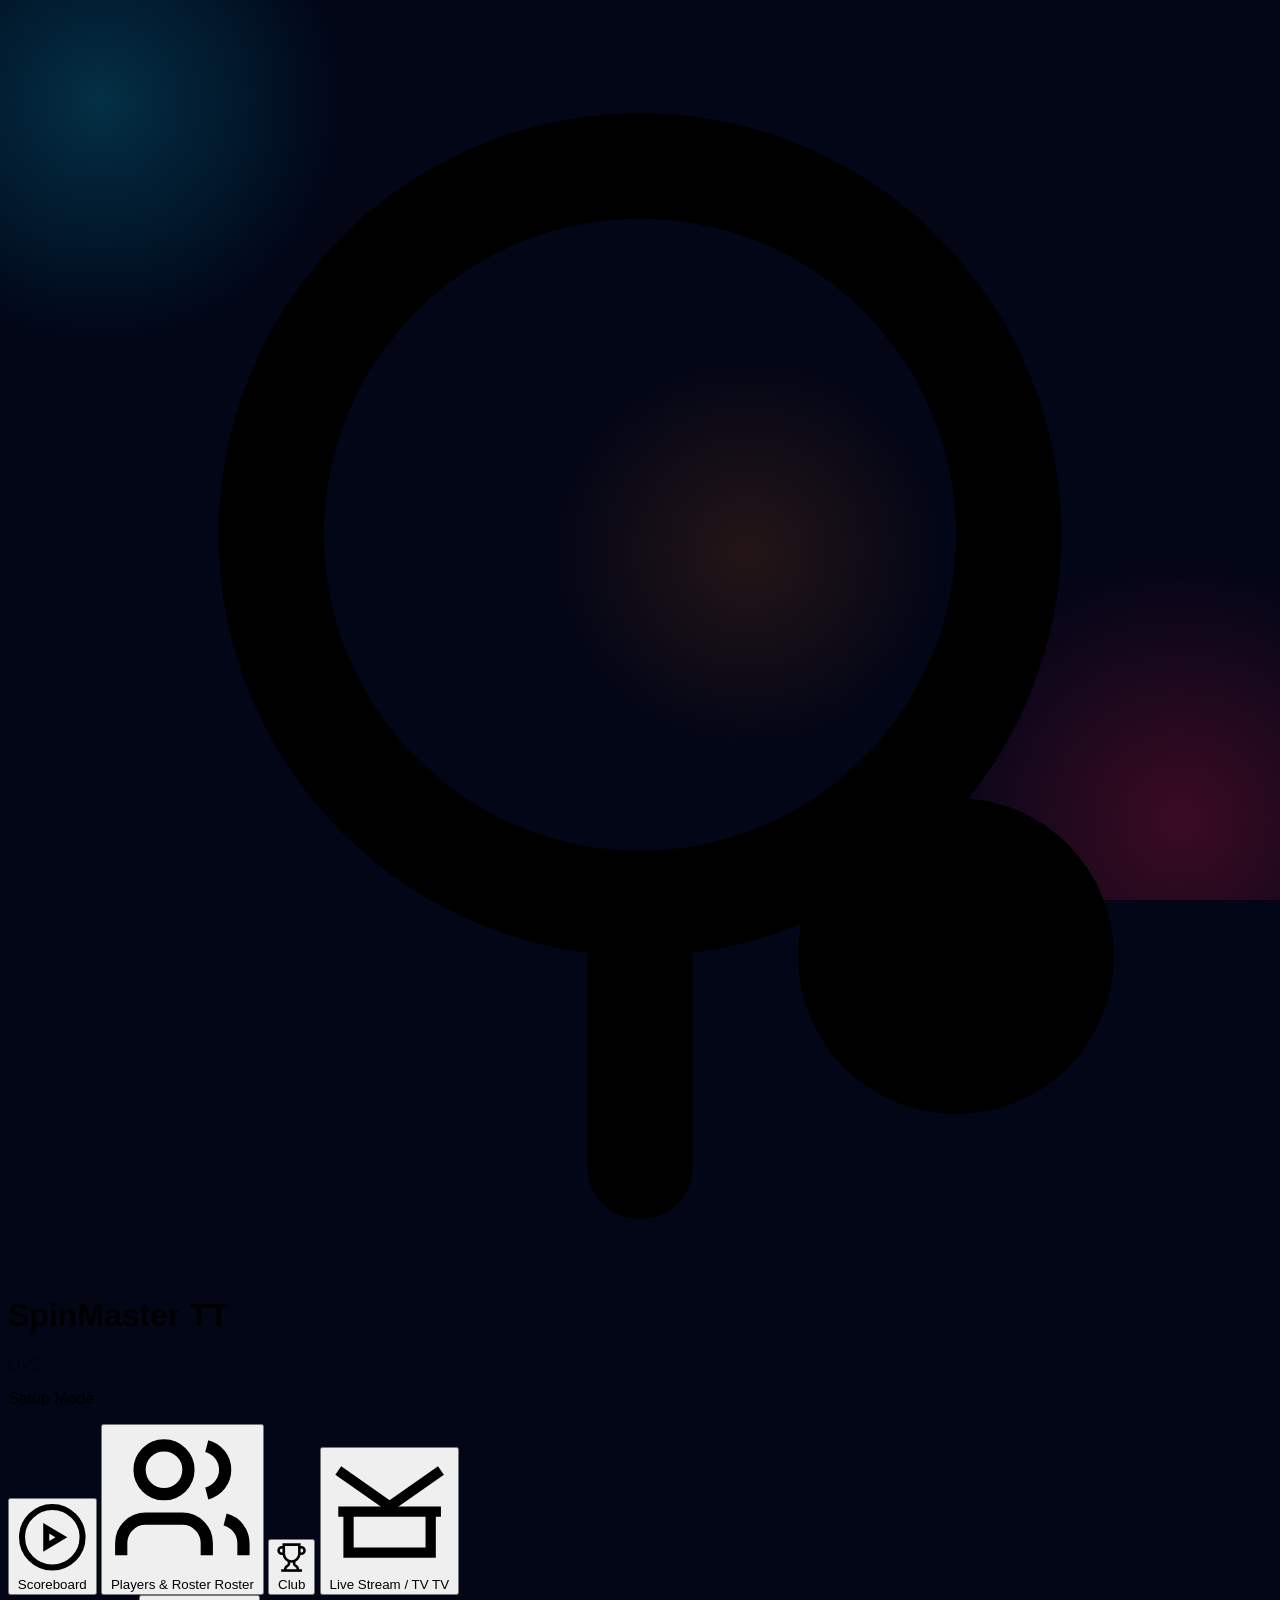
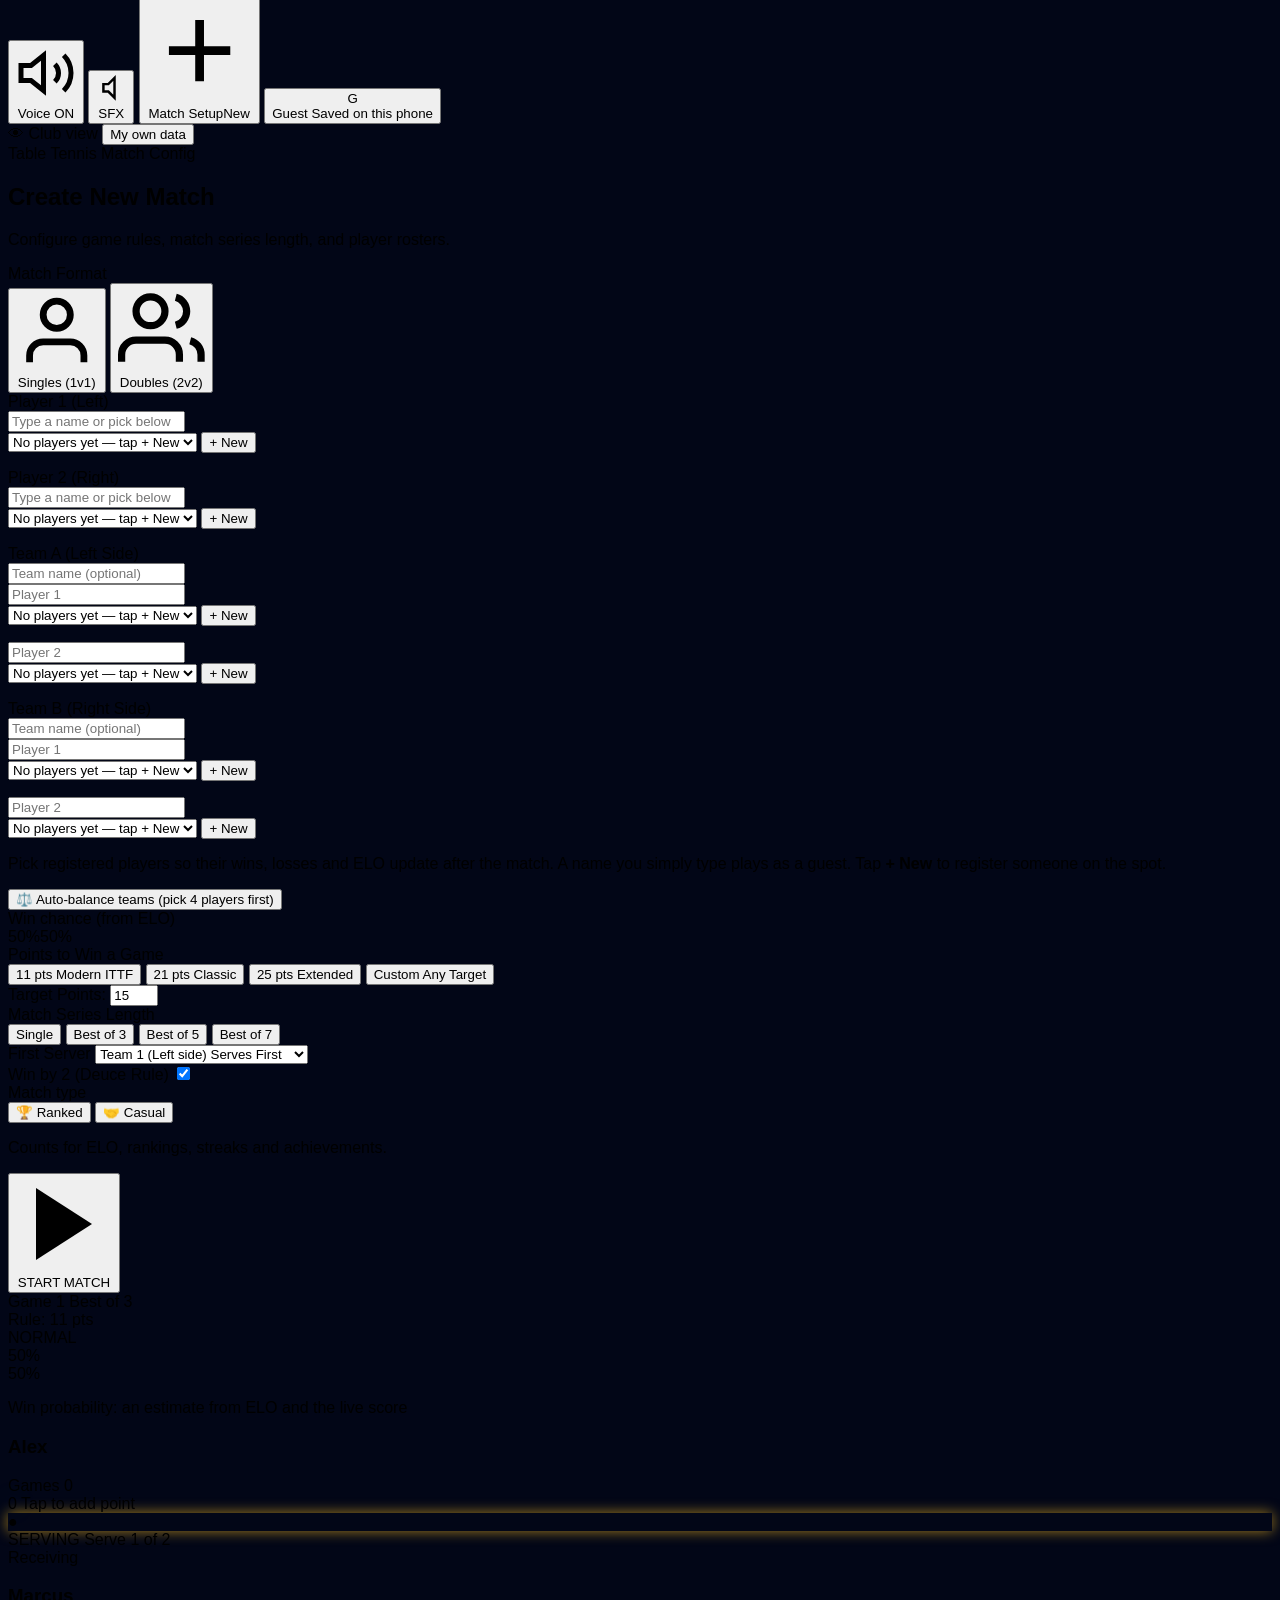
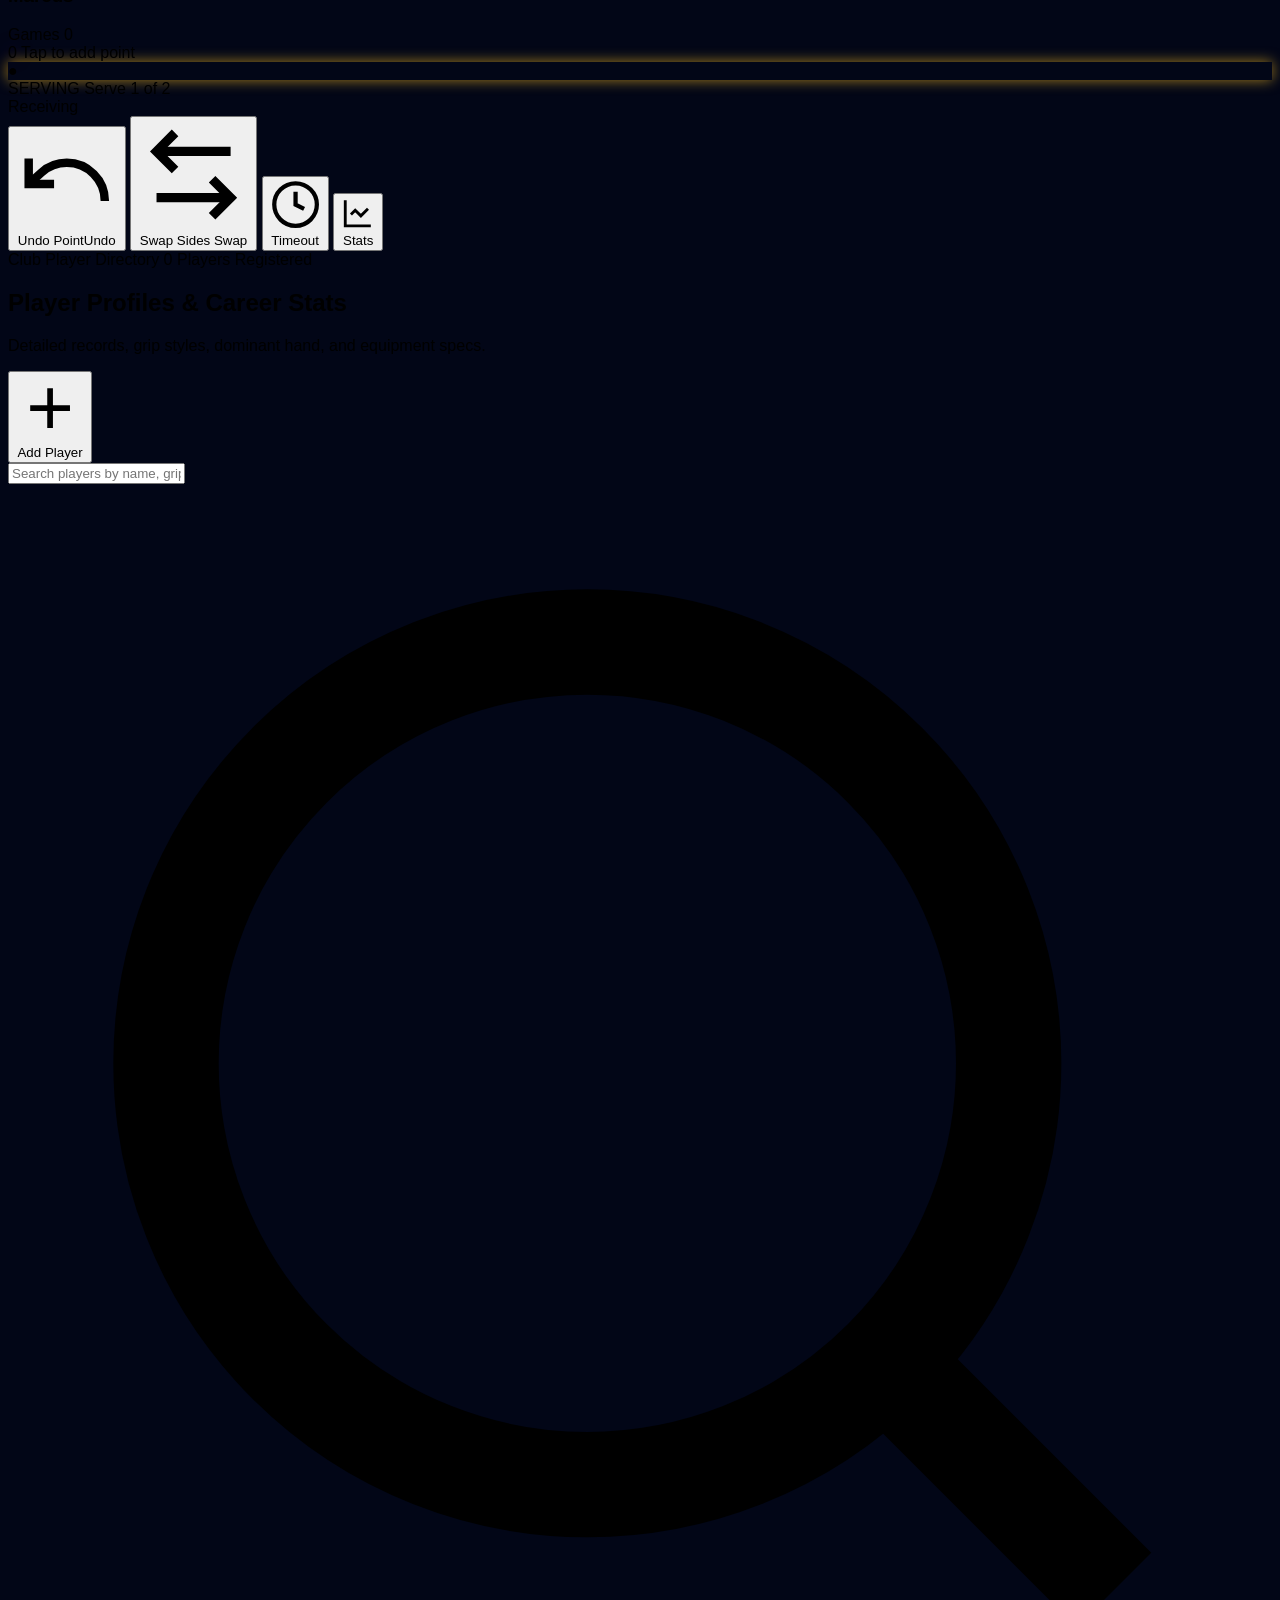
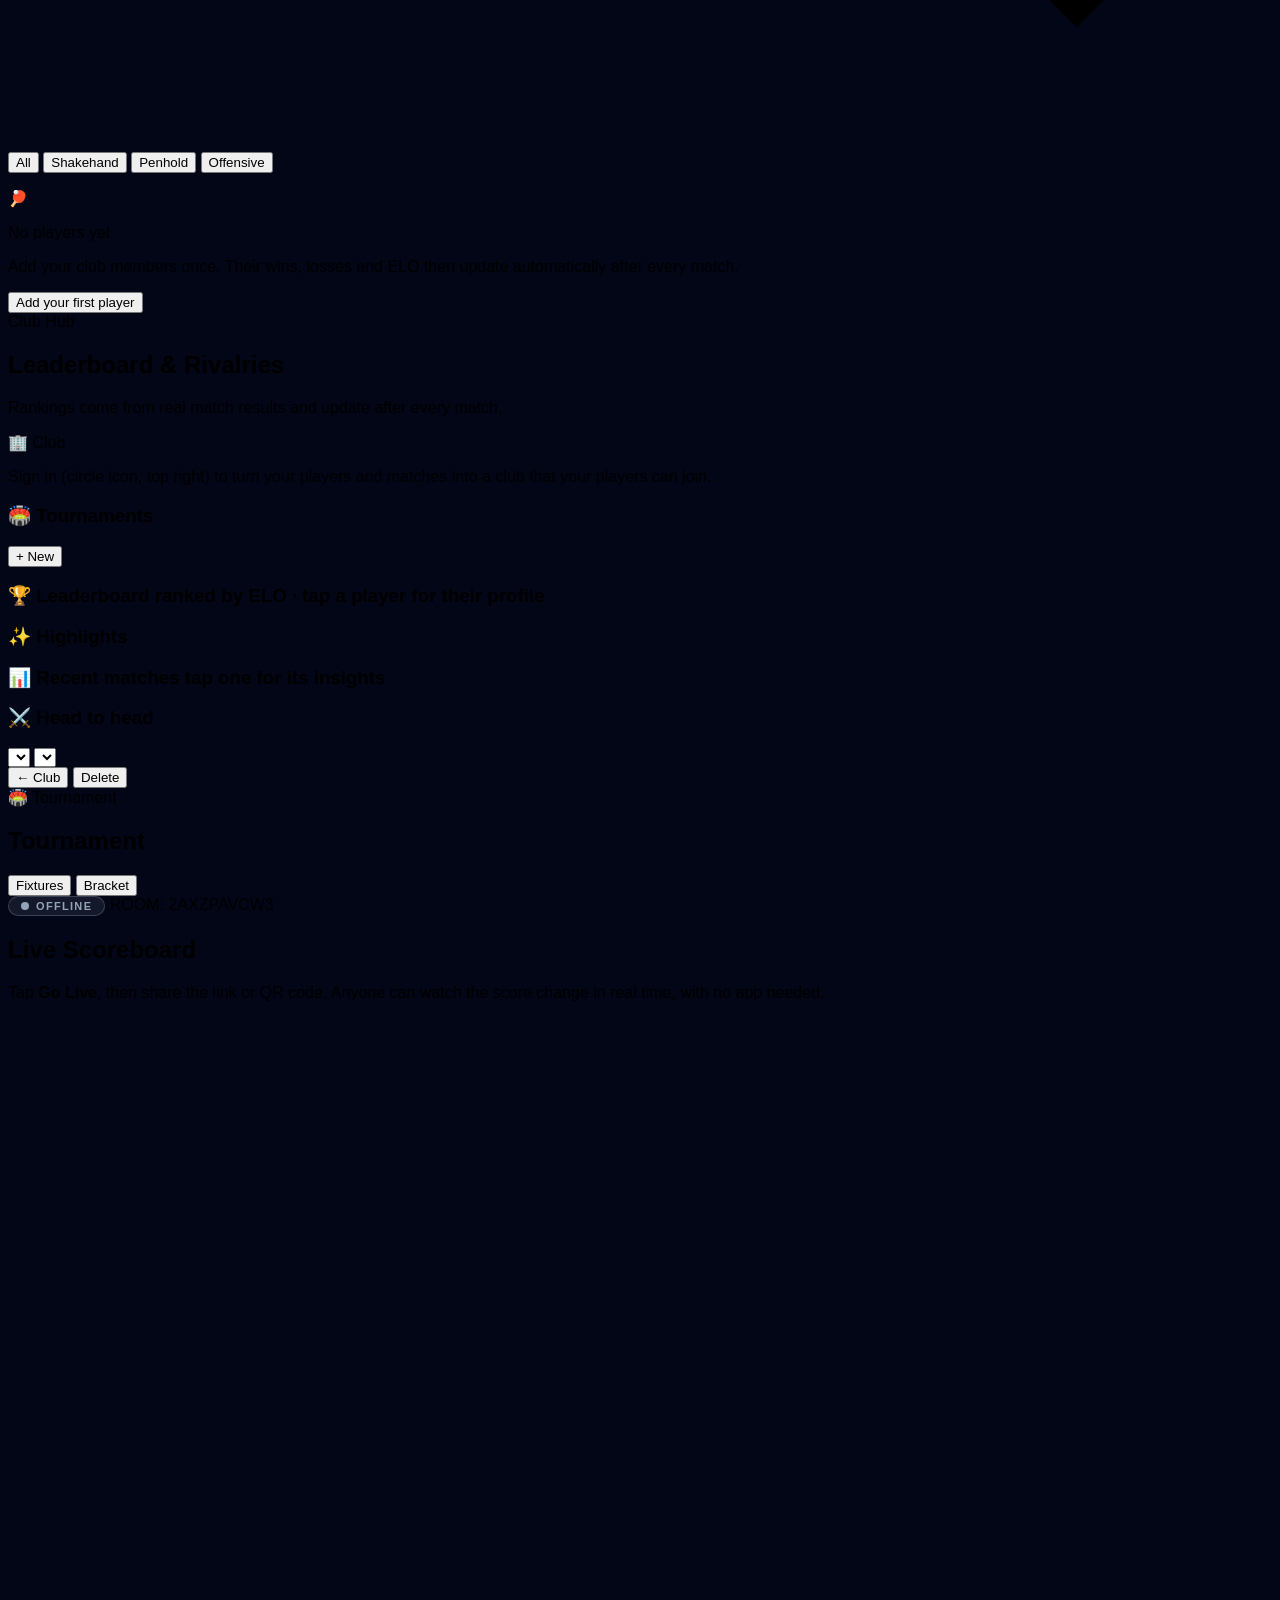
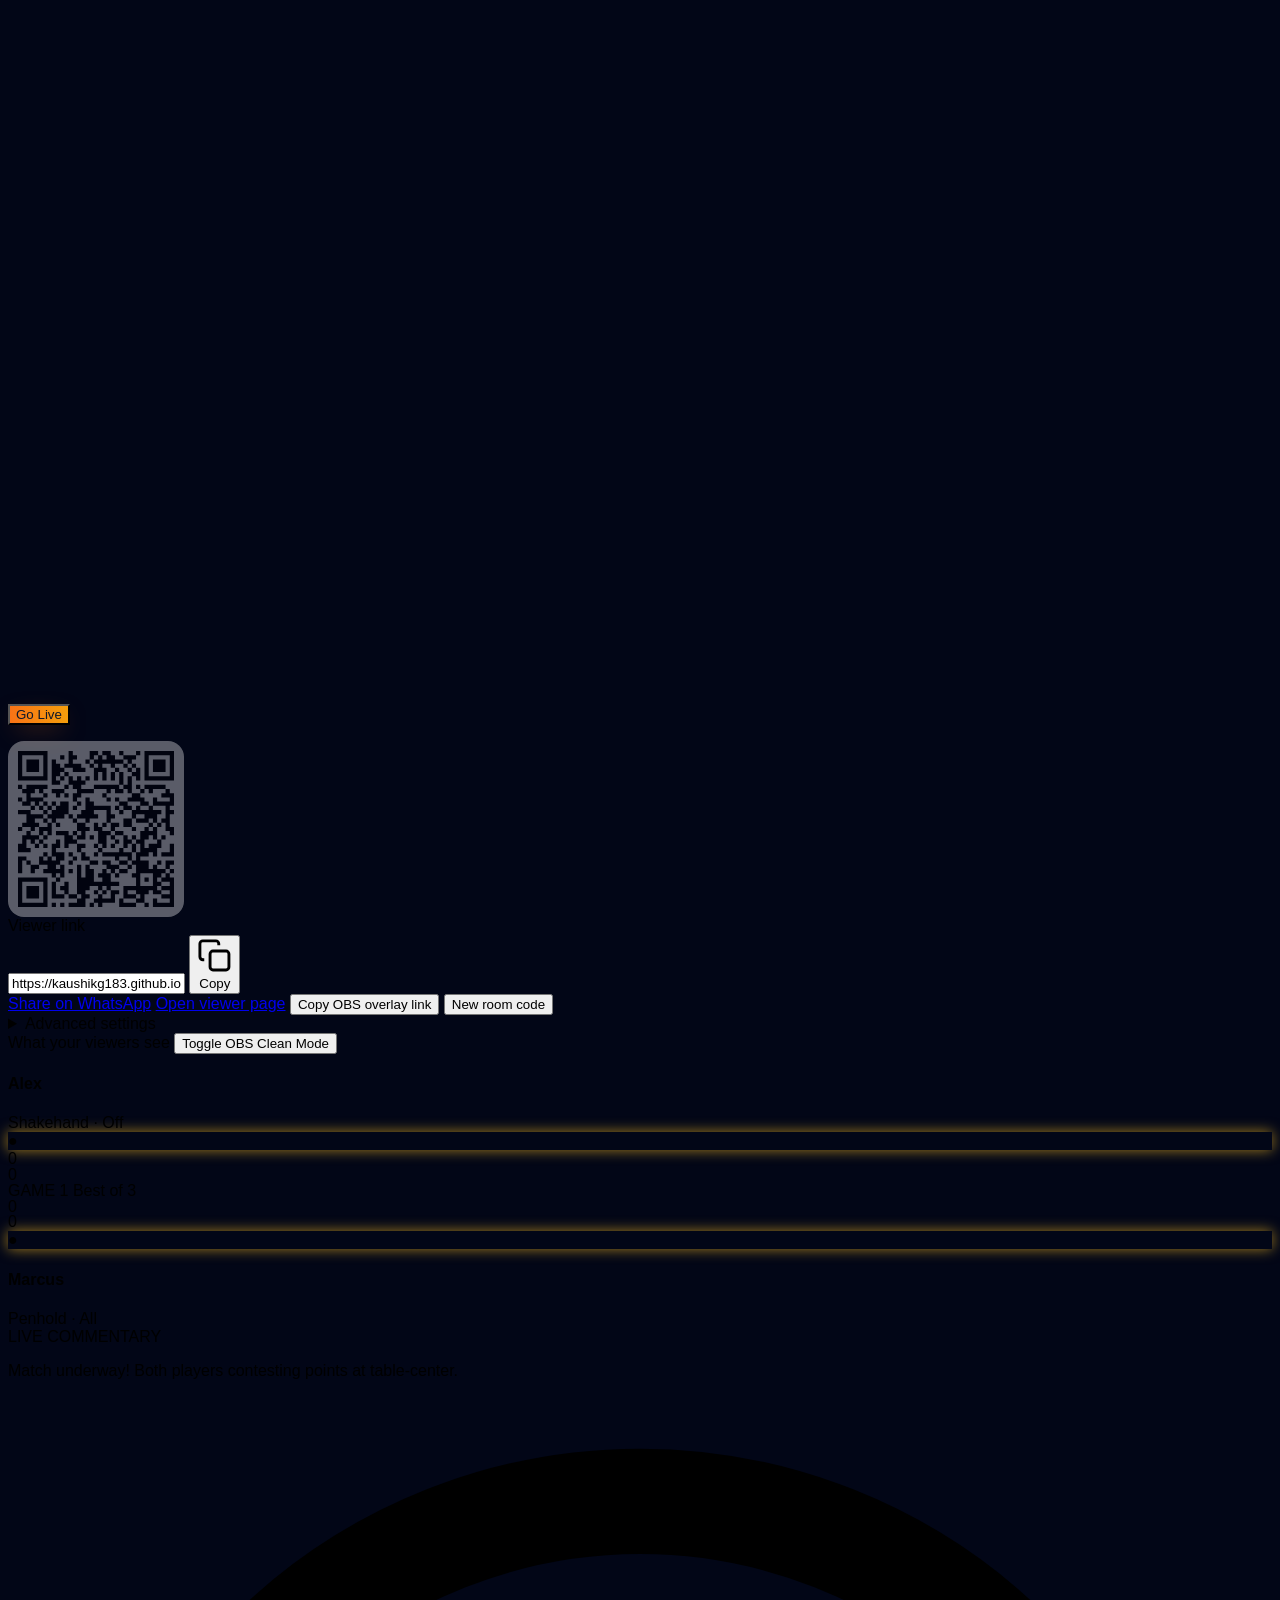
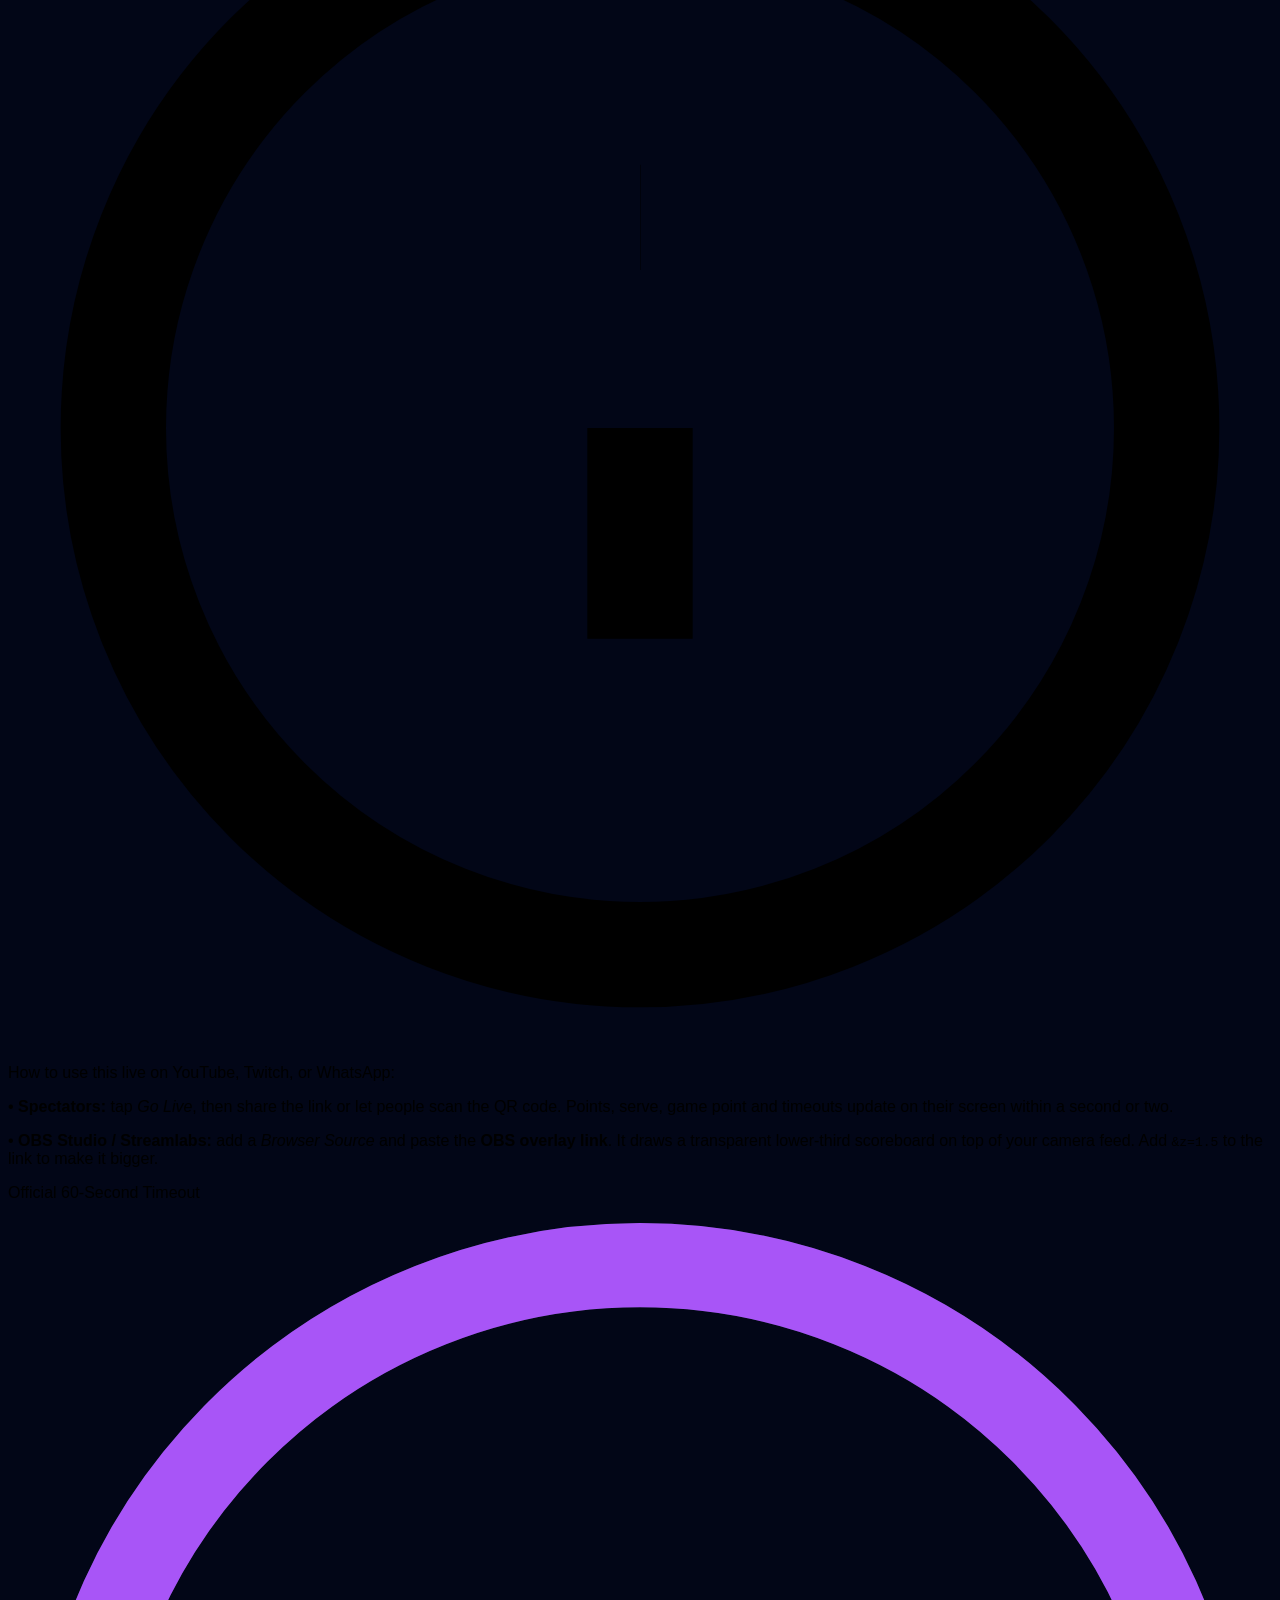
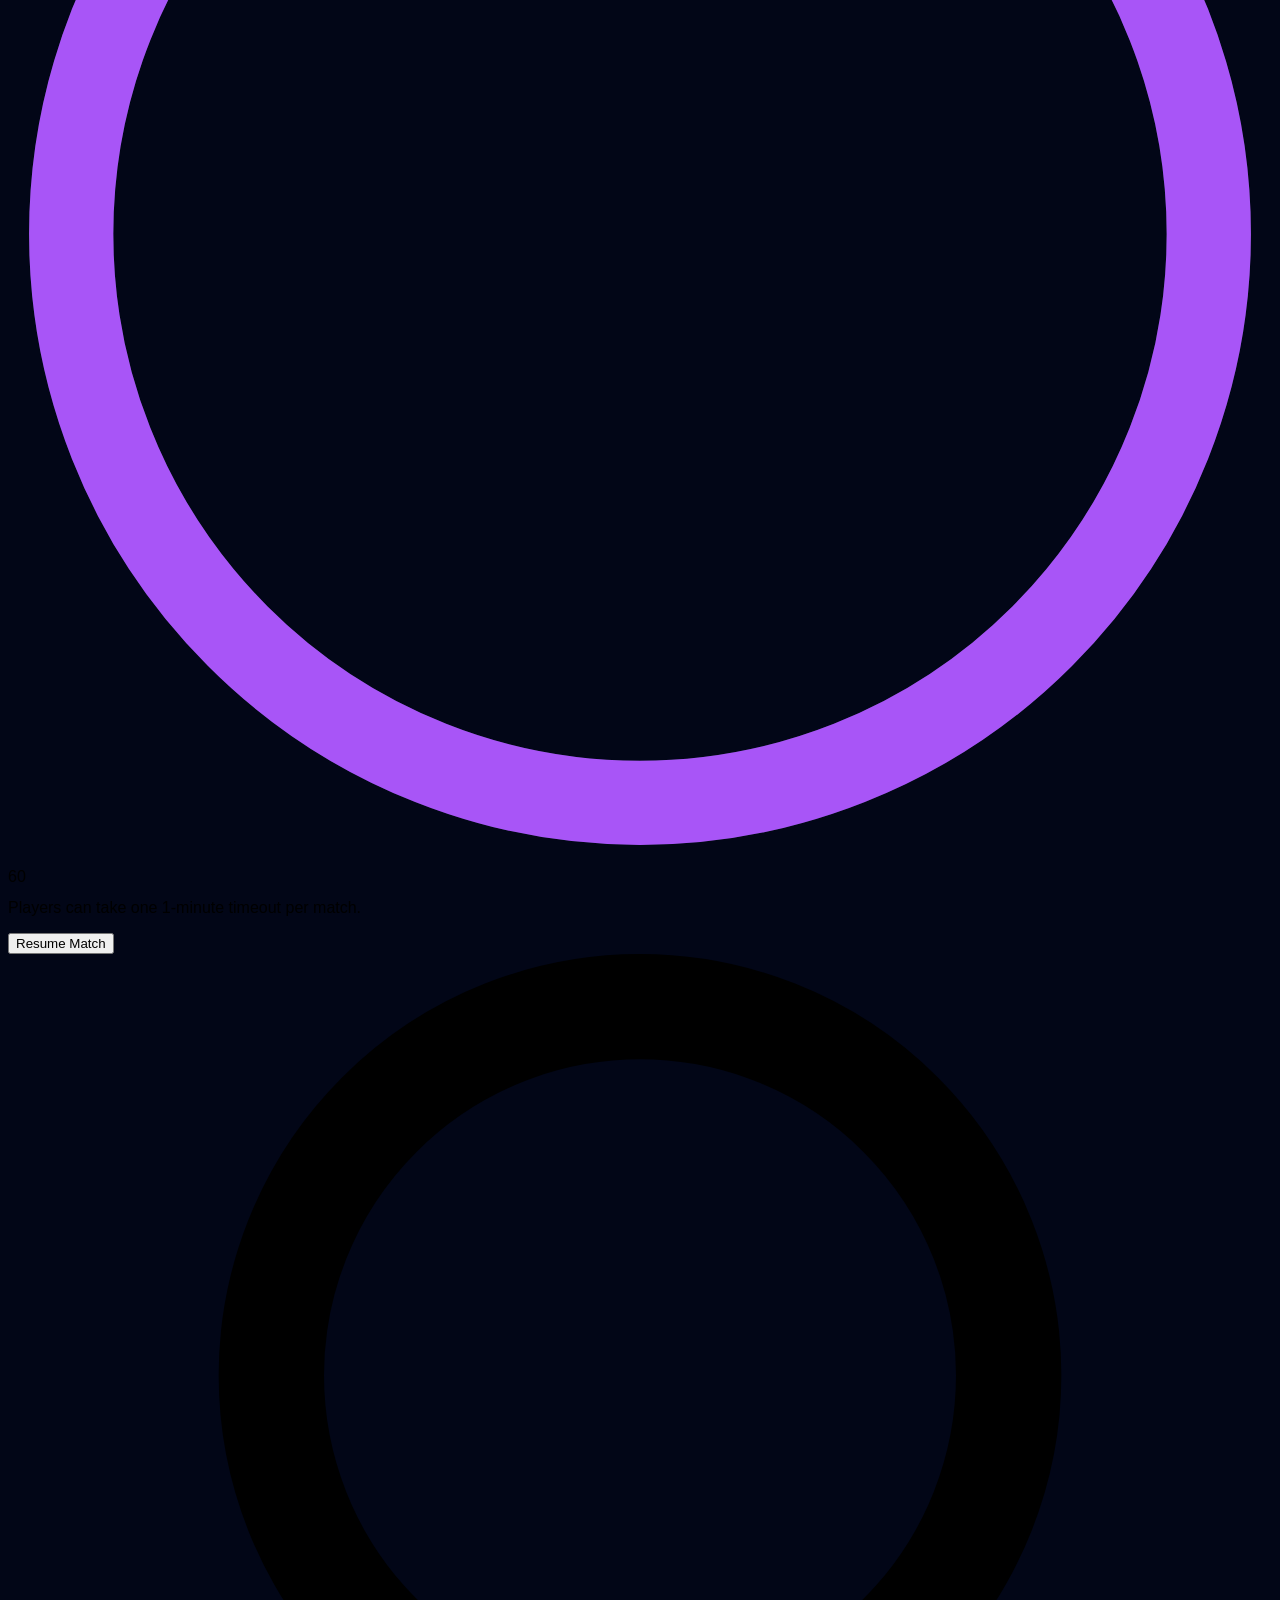
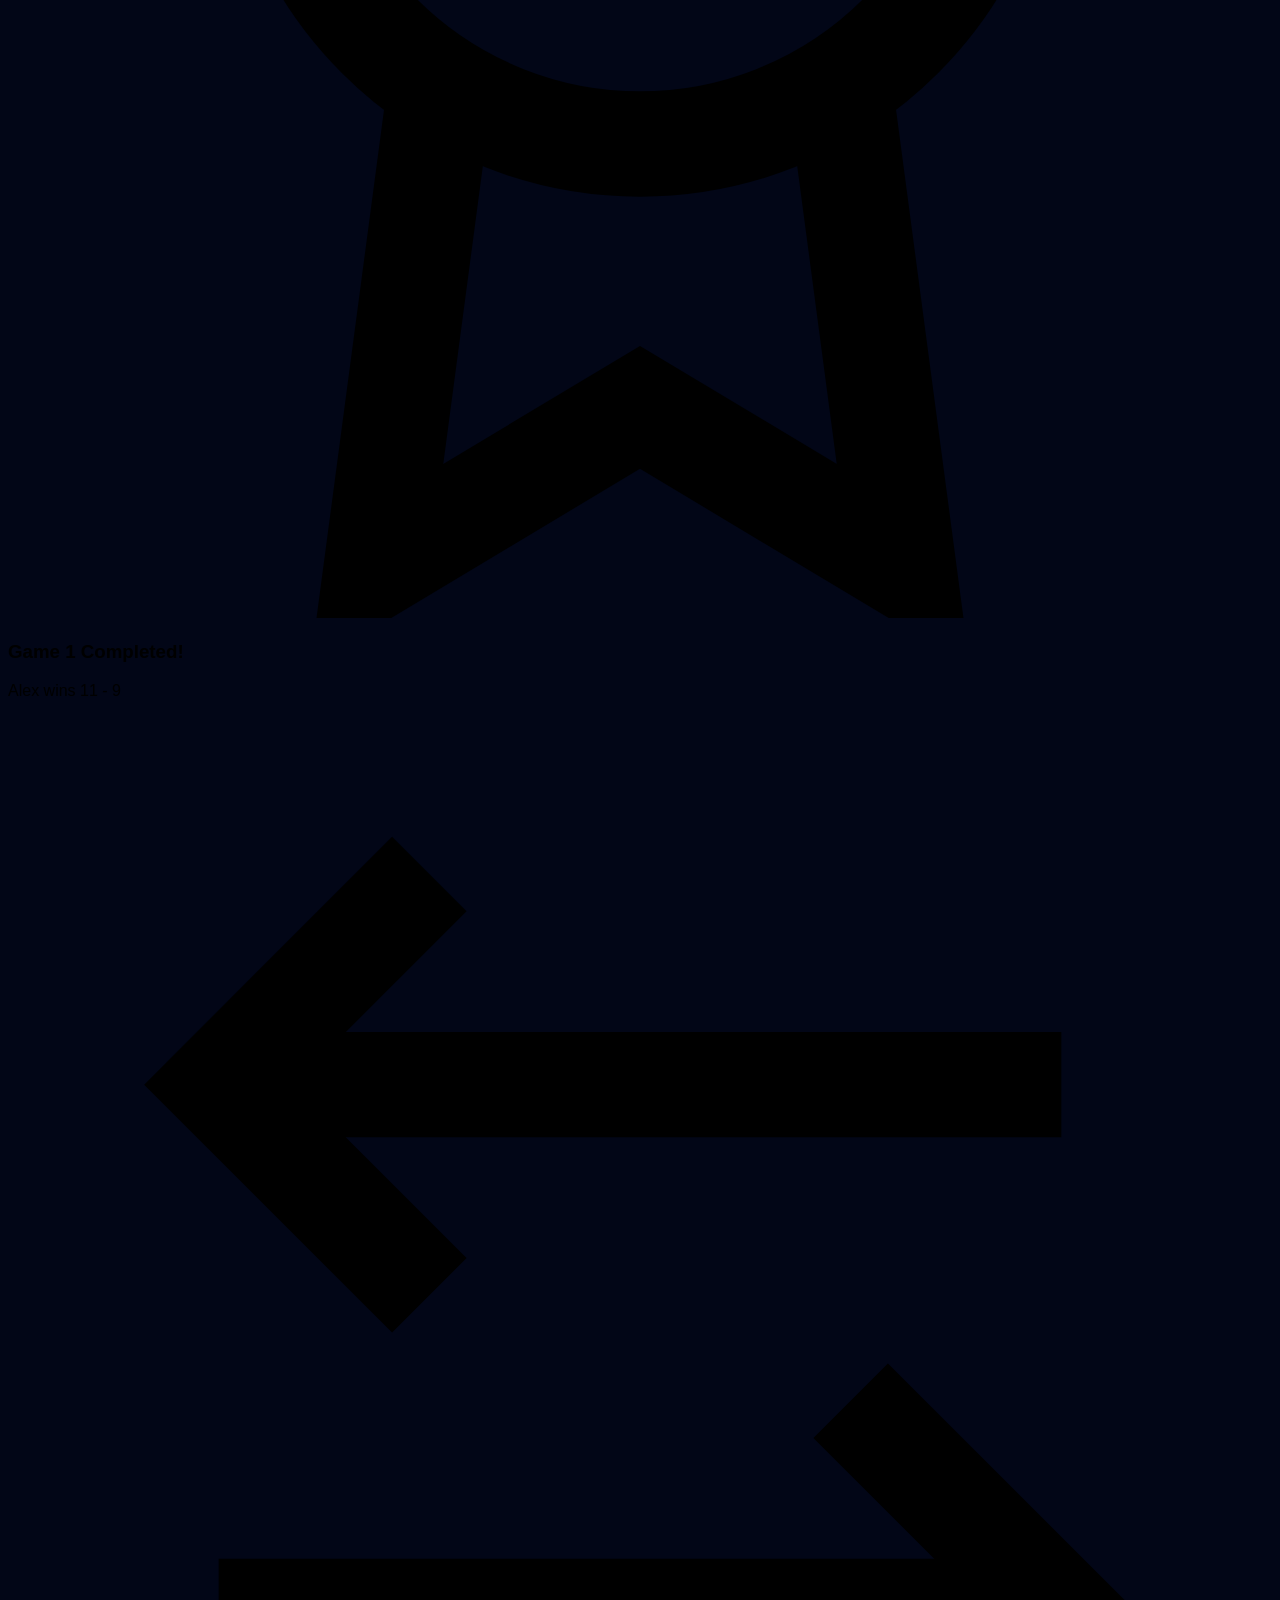
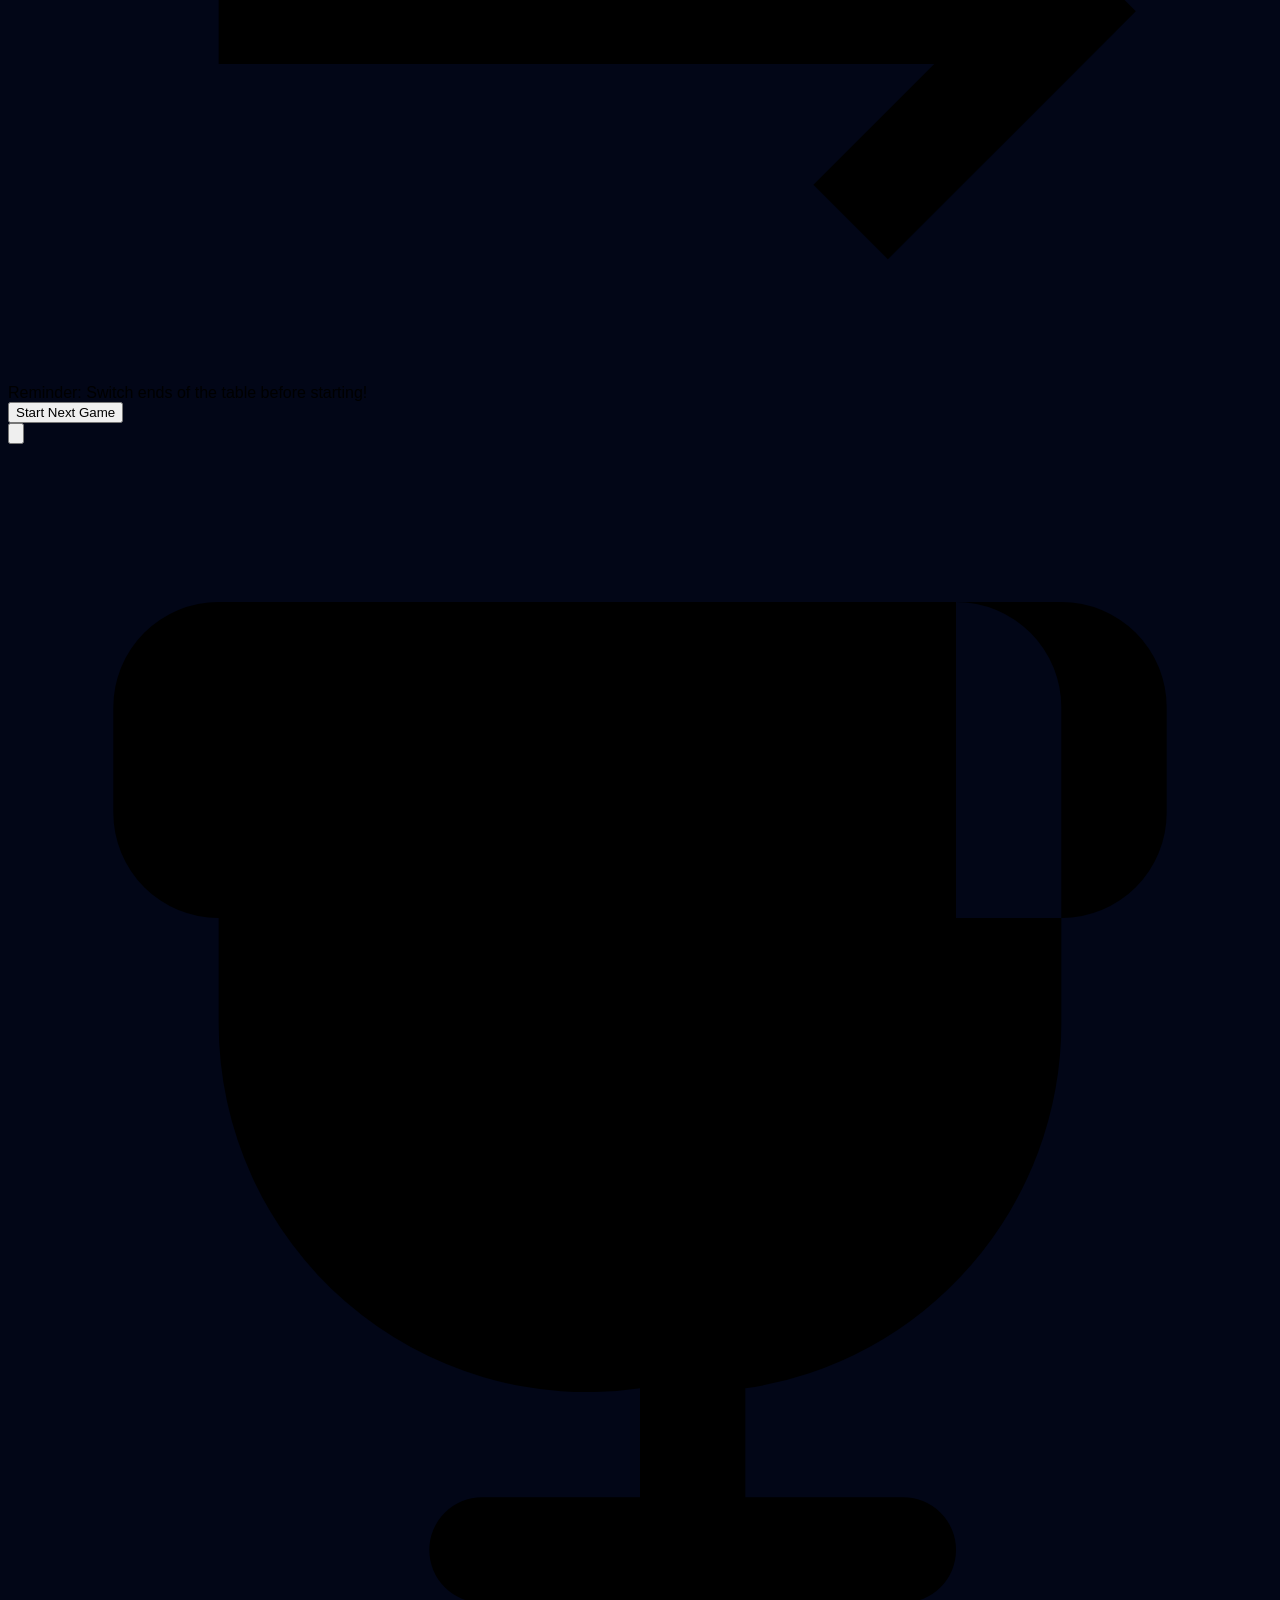
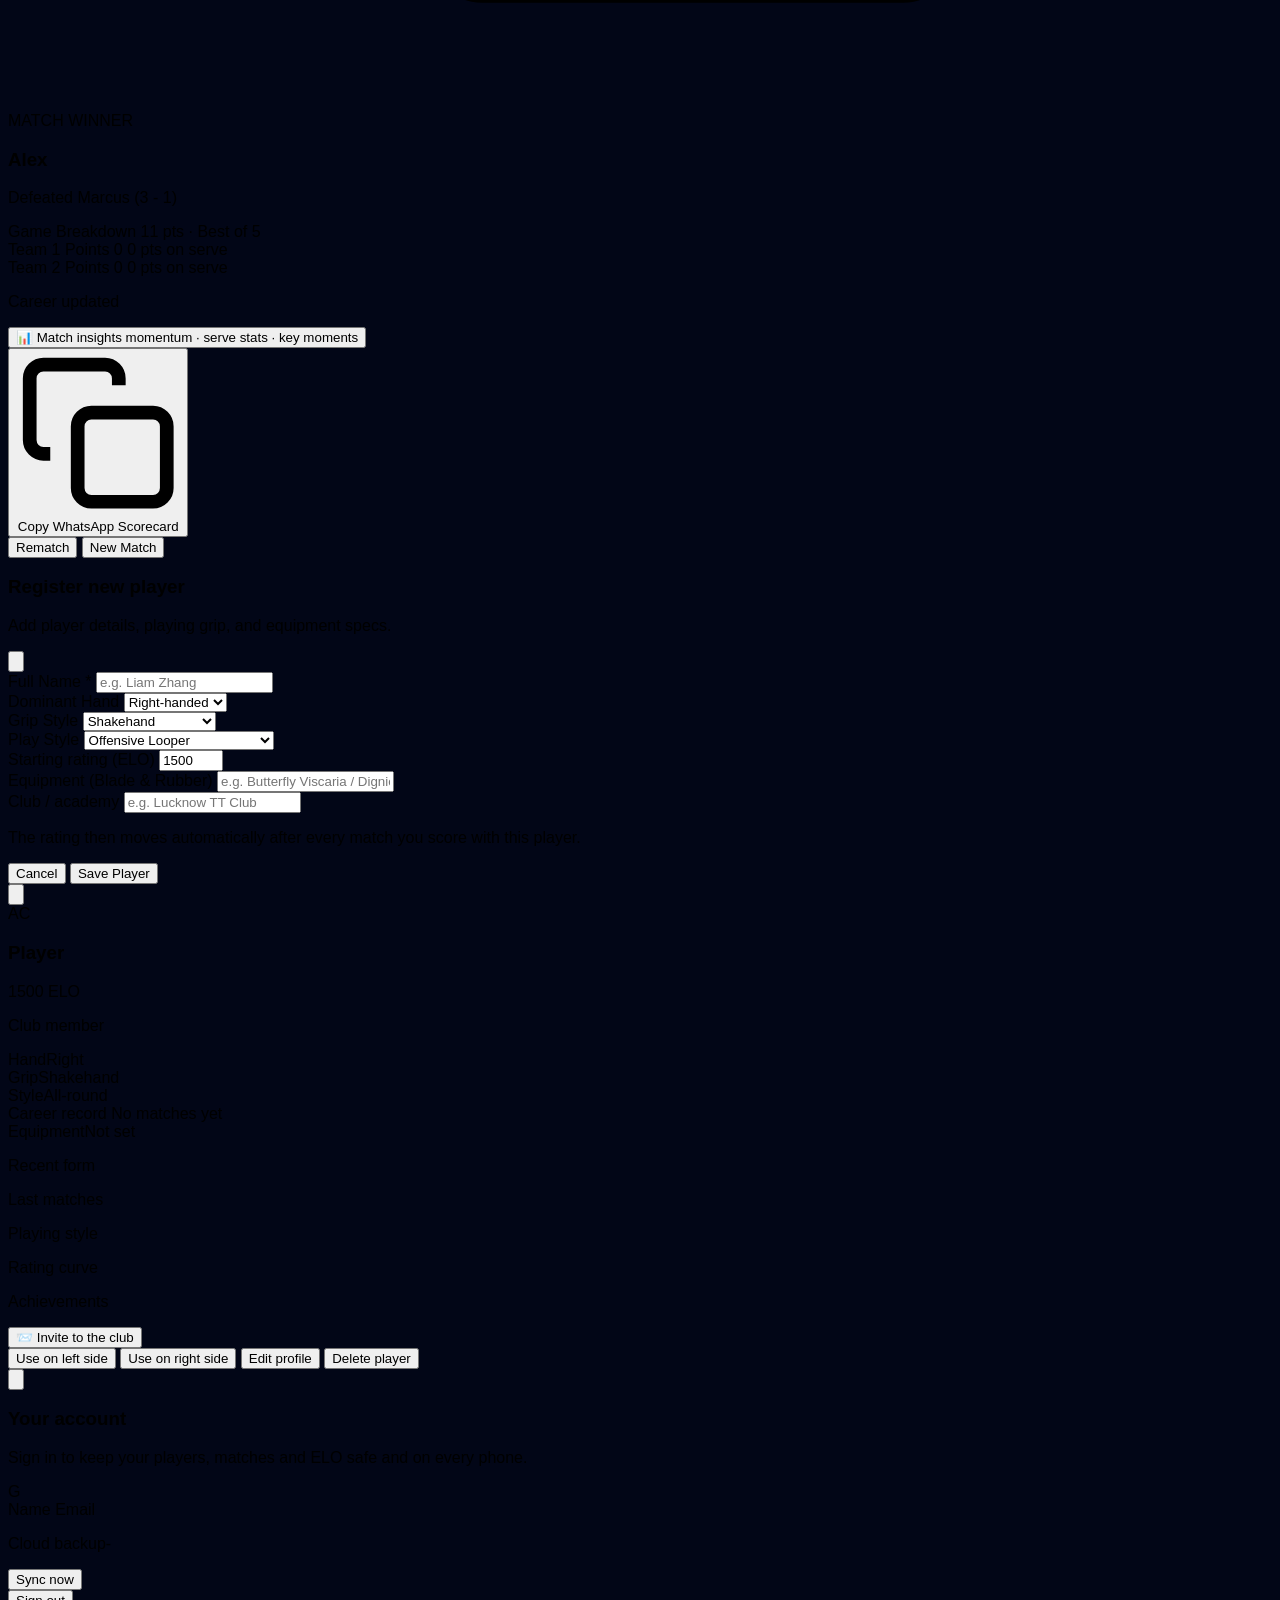
==== commit 07822304: "Add files via upload" ====
--- a/index.html
+++ b/index.html
@@ -228,6 +228,11 @@
     #viewTour > * { animation: viewIn .5s var(--ease-out) backwards; }
     #viewTour > *:nth-child(2) { animation-delay: .08s; } #viewTour > *:nth-child(3) { animation-delay: .16s; }
 
+    /* ---- read-only club view (a member looking at the club) ---- */
+    body.ro #btnOpenAddPlayer, body.ro #playersRosterGrid [data-act="use"], body.ro #playersRosterGrid [data-act="add"], body.ro #btnEditPlayer, body.ro #btnDeletePlayer,
+    body.ro #btnPickAsP1, body.ro #btnPickAsP2, body.ro #btnNewTour, body.ro #viewTour [data-act], body.ro #btnTourDelete, body.ro #navTabMatch, body.ro #navTabLive,
+    body.ro #btnNewMatchModal, body.ro #btnInviteMember { display: none !important; }
+
     /* ---- respect "remove animations" ---- */
     @media (prefers-reduced-motion: reduce) {
       *, *::before, *::after { animation-duration: .01ms !important; animation-iteration-count: 1 !important; animation-delay: 0s !important; transition-duration: .01ms !important; }
@@ -335,6 +340,10 @@
 
   <!-- MAIN CONTAINER -->
   <main class="flex-1 flex flex-col p-2.5 sm:p-4 max-w-5xl mx-auto w-full justify-center">
+    <div id="roBanner" class="hidden max-w-3xl mx-auto w-full mb-3 flex items-center justify-between gap-2 bg-cyan-500/10 border border-cyan-500/30 rounded-xl px-3 py-2">
+      <span id="roBannerText" class="text-xs font-semibold text-cyan-200">👁 Club view</span>
+      <button type="button" id="btnRoSwitch" class="shrink-0 px-2.5 py-1 rounded-lg bg-slate-800 border border-slate-700 text-[11px] font-bold text-slate-200">My own data</button>
+    </div>
 
     <!-- VIEW: SETUP CARD (Displayed initially or when editing match) -->
     <div id="viewSetup" class="bg-slate-900 border border-slate-800 rounded-2xl p-4 sm:p-6 shadow-2xl space-y-6 max-w-xl mx-auto w-full">
@@ -749,6 +758,9 @@
         <div class="grid grid-cols-3 gap-2" id="clubSummary"></div>
       </div>
 
+      <div id="clubMe" class="hidden bg-slate-900 border border-cyan-500/30 rounded-2xl p-4 space-y-2"></div>
+      <div id="clubAdmin" class="hidden bg-slate-900 border border-purple-500/30 rounded-2xl p-4 space-y-2"></div>
+
       <section class="bg-slate-900 border border-slate-800 rounded-2xl p-4 sm:p-5 space-y-3">
         <div class="flex items-center justify-between gap-2">
           <h3 class="text-sm font-black text-white">🏟️ Tournaments</h3>
@@ -1214,6 +1226,8 @@
         <div class="grid grid-cols-3 gap-1.5" id="profileBadges"></div>
       </div>
 
+      <button type="button" id="btnInviteMember" class="hidden w-full py-2.5 rounded-xl bg-purple-600/20 hover:bg-purple-600/30 border border-purple-500/40 text-purple-200 text-xs font-bold transition">📨 Invite to the club</button>
+
       <div class="grid grid-cols-2 gap-2 pt-1">
         <button type="button" id="btnPickAsP1" class="py-2.5 rounded-xl bg-cyan-600 hover:bg-cyan-500 text-white font-bold text-xs shadow transition">Use on left side</button>
         <button type="button" id="btnPickAsP2" class="py-2.5 rounded-xl bg-rose-600 hover:bg-rose-500 text-white font-bold text-xs shadow transition">Use on right side</button>
@@ -1252,6 +1266,7 @@
           <p class="text-[11px] text-slate-400" id="cloudCounts"></p>
           <button type="button" id="btnSyncNow" class="w-full mt-1 py-2 rounded-lg bg-slate-800 hover:bg-slate-700 border border-slate-700 text-slate-200 font-semibold transition">Sync now</button>
         </div>
+        <div id="clubJoinBox" class="hidden bg-slate-950/60 border border-slate-800 rounded-xl p-3 space-y-2"></div>
         <button type="button" id="btnSignOutUser" class="w-full py-2.5 rounded-xl bg-slate-800 hover:bg-rose-950/60 hover:text-rose-300 text-slate-300 border border-slate-700 text-xs font-bold transition">Sign out</button>
       </div>
 
@@ -1343,6 +1358,21 @@
 
       <p id="tourHint" class="text-[11px] text-slate-500"></p>
       <button type="button" id="btnCreateTour" class="w-full py-3 rounded-xl bg-purple-600 hover:bg-purple-500 text-white font-bold text-sm shadow-lg shadow-purple-500/20 transition">Create tournament</button>
+    </div>
+  </div>
+
+  <!-- MODAL: CLUB MEMBERS & INVITES -->
+  <div id="modalClubMembers" class="hidden fixed inset-0 z-50 bg-slate-950/85 backdrop-blur-sm overflow-y-auto p-4 flex justify-center">
+    <div class="bg-slate-900 border border-slate-700 rounded-3xl p-5 sm:p-6 max-w-md w-full my-auto space-y-4 shadow-2xl relative">
+      <button type="button" id="btnCloseMembers" class="absolute top-4 right-4 text-slate-400 hover:text-white p-1 rounded-lg bg-slate-800">
+        <svg class="w-5 h-5" viewBox="0 0 24 24" fill="none" stroke="currentColor" stroke-width="2"><line x1="18" y1="6" x2="6" y2="18"/><line x1="6" y1="6" x2="18" y2="18"/></svg>
+      </button>
+      <div class="pr-8"><span class="inline-block px-2.5 py-0.5 rounded-full bg-purple-500/15 text-purple-300 border border-purple-500/30 text-[11px] font-bold">🏢 Club</span>
+        <h3 class="text-lg font-black text-white mt-1.5" id="cmClubName">Club</h3>
+        <p class="text-xs text-slate-400">Invite a player and they see their own career on their phone. You stay the only scorer. Keep the app open for a moment when they join, so it can approve them.</p></div>
+      <div id="cmSheet"></div>
+      <div id="cmRequests" class="space-y-2"></div>
+      <div class="space-y-1.5" id="cmList"></div>
     </div>
   </div>
 
@@ -2785,7 +2815,7 @@
   const num = (x, lo, hi, d) => { x = +x; if (!isFinite(x)) return d; return Math.min(hi, Math.max(lo, x)); };
   const toast = (m) => { try { showToast(m); } catch (e) {} };
 
-  const D = { ns: 'guest', players: [], deleted: [], matches: [], tournaments: [] };
+  const D = { ns: 'guest', ro: false, players: [], deleted: [], matches: [], tournaments: [] };
   Object.defineProperty(state, 'playersList', { get: () => D.players, configurable: true });
 
   const key = () => KEYP + D.ns;
@@ -2883,7 +2913,12 @@
     return sanitize(data);
   }
   function setData(d) { D.players = d.players; D.deleted = d.deleted; D.matches = d.matches; D.tournaments = d.tournaments || []; recompute(); }
-  function loadNs(ns) { D.ns = ns; setData(readNs(ns)); }
+  function loadNs(ns) {
+    D.ns = ns; D.ro = ns.indexOf('club_') === 0;      // a club view is read-only: it can never be saved or uploaded as your own data
+    setData(readNs(ns));
+    document.body.classList.toggle('ro', D.ro);
+    if (window.ClubLink) ClubLink.onView();
+  }
   function saveLocal() { ls(key(), JSON.stringify(payload())); }
 
   // ---- stats + ELO are always recalculated from the match list, so every phone gets the same numbers
@@ -2924,6 +2959,7 @@
   }
 
   function commit() {
+    if (D.ro) { toast('This is a read-only club view'); return; }
     recompute(); saveLocal(); refreshAllRosterUI(); Cloud.schedule();
   }
 
@@ -3057,6 +3093,7 @@
 
     if (window.ClubHub) ClubHub.profileExtras(p);
     if (window.Insights) Insights.profileExtras(p);
+    if (window.ClubLink) ClubLink.profileExtras(p);
     g('modalPlayerProfile').classList.remove('hidden');
   };
 
@@ -3335,7 +3372,7 @@
   const cloudOn = () => !!(window.SMCloud && window.SMCloud.configured && window.SMCloud.configured());
 
   Cloud.schedule = function () {
-    if (!Cloud.user) return;
+    if (!Cloud.user || D.ro) return;
     Cloud.dirty = true; setCloudStatus('pending');
     clearTimeout(Cloud.timer); Cloud.timer = setTimeout(() => syncNow(false), 1200);
   };
@@ -3347,16 +3384,18 @@
   function setCloudStatus(s) { Cloud.status = s; updateAccountUI(); }
 
   async function syncNow(manual) {
-    if (!Cloud.user || !window.SMCloud) return;
+    if (!Cloud.user || !window.SMCloud || D.ns !== 'u_' + Cloud.user.uid) return;   // only ever sync your OWN data
     if (Cloud.busy) { Cloud.again = true; return; }
     if (!navigator.onLine && !manual) { setCloudStatus('offline'); return; }
     Cloud.busy = true; setCloudStatus('syncing');
     try {
       const uid = Cloud.user.uid;
       const res = await SMCloud.sync(uid, (remote) => mergeData(payload(), remote || {}), { email: Cloud.user.email, name: Cloud.user.name });
+      if (D.ns !== 'u_' + uid) { Cloud.busy = false; return; }   // the view changed while we were waiting
       Cloud.lastRev = res.rev;
       Cloud.dirty = false; Cloud.err = '';
       applyRemote(res.data);
+      if (window.ClubLink) ClubLink.publishSoon();
       Cloud.last = Date.now();
       setCloudStatus(Cloud.dirty ? 'pending' : 'synced');
     } catch (e) {
@@ -3382,6 +3421,7 @@
     stopSub();
     try {
       Cloud.unsub = SMCloud.subscribe(uid, ({ data, rev }) => {
+        if (D.ns !== 'u_' + uid) return;
         if (rev && rev === Cloud.lastRev) return;
         const beforeP = D.players.length, beforeM = D.matches.length;
         applyRemote(data);
@@ -3397,14 +3437,14 @@
       const wasSame = Cloud.user && Cloud.user.uid === user.uid;
       Cloud.user = user; Cloud.pending = false; Cloud.status = 'syncing'; ls('sm_last_uid', user.uid);
       const ns = 'u_' + user.uid;
-      if (D.ns !== ns) { loadNs(ns); refreshAllRosterUI(); }
+      if (!D.ro && D.ns !== ns) { loadNs(ns); refreshAllRosterUI(); }
       updateAccountUI();
       if (wasSame) return;
-      await syncNow(true);
-      offerGuestImport(user);
-      startSub(user.uid);
+      if (!D.ro) { await syncNow(true); offerGuestImport(user); startSub(user.uid); }
+      if (window.ClubLink) await ClubLink.onSignedIn(user);
     } else {
       stopSub(); Cloud.user = null; Cloud.pending = false;
+      if (window.ClubLink) ClubLink.onSignedOut();
       if (D.ns !== 'guest') { loadNs('guest'); refreshAllRosterUI(); }
       setCloudStatus('guest');
     }
@@ -3426,6 +3466,7 @@
 
   async function doSignOut() {
     const uid = Cloud.user && Cloud.user.uid;
+    if (window.ClubLink) ClubLink.wipe();
     try { await SMCloud.signOut(); } catch (e) {}
     if (uid) ls(KEYP + 'u_' + uid, null);
     ls('sm_last_uid', null);
@@ -3439,6 +3480,21 @@
     } else doSignOut();
   }
 
+  // ---- switching between my own data and a club's read-only view
+  async function showMine() {
+    if (!Cloud.user) return;
+    const ns = 'u_' + Cloud.user.uid;
+    ls('sm_view', 'me');
+    if (D.ns !== ns) { loadNs(ns); refreshAllRosterUI(); }
+    updateAccountUI();
+    await syncNow(true); startSub(Cloud.user.uid);
+  }
+  function showClub(clubId) {
+    stopSub();
+    ls('sm_view', 'club:' + clubId);
+    loadNs('club_' + clubId); refreshAllRosterUI(); updateAccountUI();
+  }
+
   // ---- account modal UI
   let authMode = 'signin', authBusy = false;
 
@@ -3447,7 +3503,7 @@
     const st = STATUS[u ? Cloud.status : 'guest'] || STATUS.guest;
     const name = u ? (u.name || (u.email || 'Account').split('@')[0]) : (Cloud.pending ? 'Account' : 'Guest');
     g('navUserName').textContent = name;
-    g('navUserRole').textContent = !u && Cloud.pending ? 'Loading…' : st[0];
+    g('navUserRole').textContent = D.ro ? 'Club view · read-only' : (!u && Cloud.pending ? 'Loading…' : st[0]);
     g('navUserAvatar').textContent = u ? initialsOf(name) : (Cloud.pending ? '…' : 'G');
     const dot = g('navSyncDot');
     if (dot) dot.className = 'absolute -top-0.5 -right-0.5 w-2.5 h-2.5 rounded-full border-2 border-slate-900 ' + (u ? ({ synced: 'bg-emerald-400', error: 'bg-rose-400' }[Cloud.status] || 'bg-amber-400') : 'bg-slate-500');
@@ -3583,7 +3639,8 @@
     const configured = cloudOn();
     const lastUid = configured ? ls('sm_last_uid') : null;
     Cloud.pending = !!lastUid;
-    loadNs(lastUid ? 'u_' + lastUid : 'guest');
+    const view = lastUid ? ls('sm_view') : null;
+    loadNs(view && view.indexOf('club:') === 0 ? 'club_' + view.slice(5) : (lastUid ? 'u_' + lastUid : 'guest'));
     bindRosterUI(); bindSlots(); bindAccountUI(); bindRank(); guardAutofill();
     setAuthMode('signin');
     refreshAllRosterUI();
@@ -3593,7 +3650,7 @@
   };
 
   // expose for tests / debugging
-  window.__SM = { D, Cloud, mergeData, sanitize, payload, recompute, commit, slotPid, SLOTS, refreshSlotSelects, initialsOf, confirmDialog, cleanTournament };
+  window.__SM = { D, Cloud, mergeData, sanitize, payload, recompute, commit, slotPid, SLOTS, refreshSlotSelects, initialsOf, confirmDialog, cleanTournament, ls, KEYP, readNs, setData, saveLocal, loadNs, refreshAllRosterUI, showMine, showClub, syncNow, updateAccountUI };
 })();
 
   </script>
@@ -3848,7 +3905,7 @@
         return `<button type="button" data-open="${esc(p.id)}" class="club-row w-full flex items-center gap-2.5 p-2.5 rounded-xl border text-left transition ${i === 0 && p.mp ? 'bg-amber-500/10 border-amber-500/30' : 'bg-slate-950 border-slate-800 hover:border-slate-600'}" style="--i:${Math.min(i, 12)}">
           <span class="w-7 text-center text-sm font-black ${i < 3 ? '' : 'text-slate-500'}">${i < 3 ? medal[i] : i + 1}</span>
           <span class="w-9 h-9 shrink-0 rounded-lg bg-gradient-to-tr from-cyan-600 to-blue-600 text-white font-black text-xs flex items-center justify-center">${esc(SM().initialsOf(p.name))}</span>
-          <span class="flex-1 min-w-0"><span class="block text-sm font-bold text-white truncate">${esc(p.name)} ${i === 0 && p.mp >= 3 ? '👑' : ''}</span>
+          <span class="flex-1 min-w-0"><span class="block text-sm font-bold text-white truncate">${esc(p.name)} ${i === 0 && p.mp >= 3 ? '👑' : ''}${window.ClubLink && ClubLink.myPid() === p.id ? ' <span class="text-[9px] font-black px-1.5 py-0.5 rounded bg-cyan-500/20 text-cyan-300 border border-cyan-500/40 align-middle">YOU</span>' : ''}</span>
             <span class="flex items-center gap-1.5 text-[10px] text-slate-400"><span>${p.wins}W-${p.losses}L${total ? ' · ' + rate + '%' : ''}</span><span class="flex items-center gap-0.5">${dots}</span>${streak}</span></span>
           <span class="text-right"><span class="block text-sm font-black text-amber-300">${p.rating}</span>
             <span class="block text-[10px] font-bold ${delta > 0 ? 'text-emerald-400' : delta < 0 ? 'text-rose-400' : 'text-slate-500'}">${delta > 0 ? '▲' + delta : delta < 0 ? '▼' + -delta : '–'}</span></span></button>`;
@@ -3877,6 +3934,7 @@
 
     if (window.Insights) Insights.renderRecent(g('clubRecent'));
     if (window.Tournament) Tournament.renderList(g('clubTours'));
+    if (window.ClubLink) ClubLink.renderCards();
     renderRivalry();
   }
 
@@ -4635,6 +4693,381 @@
 
   </script>
 
+  <!-- CLUBS: owner invites, member join, read-only club view -->
+  <script>
+(function () {
+  'use strict';
+  const g = (id) => document.getElementById(id);
+  const esc = (s) => String(s == null ? '' : s).replace(/[&<>"']/g, (c) => ({ '&': '&amp;', '<': '&lt;', '>': '&gt;', '"': '&quot;', "'": '&#39;' }[c]));
+  const SMx = () => window.__SM;
+  const D = () => window.__SM.D;
+  const toast = (m) => { try { showToast(m); } catch (e) {} };
+  const cc = () => (window.SMCloud && SMCloud.club) || null;
+  const enabled = () => !!(window.SMCloud && SMCloud.configured && SMCloud.configured() && SMCloud.club);
+
+  const CL = {
+    user: null, ownerId: '', ownerName: '', invites: [], members: [], requests: [],
+    member: null,          // { clubId, pid, name, clubName } once approved
+    pending: null,         // { clubId, code } while waiting for the owner
+    unsubs: [], pubTimer: null, lastPub: '', approving: new Set(), problem: '', sheet: null, joinCode: '', joinMsg: ''
+  };
+
+  const ALPHA = 'ABCDEFGHJKMNPQRSTUVWXYZ23456789';
+  function genCode() {
+    const b = new Uint8Array(10);
+    if (window.crypto && crypto.getRandomValues) crypto.getRandomValues(b); else for (let i = 0; i < 10; i++) b[i] = Math.floor(Math.random() * 256);
+    return Array.from(b, (x) => ALPHA[x % ALPHA.length]).join('');
+  }
+  const norm = (c) => String(c || '').toUpperCase().replace(/[^A-Z0-9]/g, '');
+  const pretty = (c) => (c ? c.slice(0, 5) + '-' + c.slice(5) : '');
+  const initials = (n) => SMx().initialsOf(n);
+  const playerById = (id) => D().players.find((p) => p.id === id);
+
+  function stopAll() { CL.unsubs.forEach((u) => { try { u(); } catch (e) {} }); CL.unsubs = []; clearTimeout(CL.pubTimer); }
+  function onErr(e) {
+    const code = String((e && (e.code || e.message)) || '');
+    if (/permission-denied/i.test(code)) CL.problem = 'rules';
+    renderAll();
+  }
+
+  // =====================================================================
+  //  OWNER: publish a read-only copy, hand out invite codes, approve joiners
+  // =====================================================================
+  function payloadNow() { return JSON.stringify(SMx().payload()); }
+  function publishSoon(now) {
+    if (!CL.ownerId || !CL.user) return;
+    clearTimeout(CL.pubTimer); CL.pubTimer = setTimeout(publish, now ? 50 : 1500);
+  }
+  async function publish() {
+    if (!CL.ownerId || !CL.user || D().ns !== 'u_' + CL.user.uid) return;     // only ever publish my own data
+    const s = payloadNow(); if (s === CL.lastPub) return;
+    try { await cc().publish(CL.ownerId, CL.user.uid, CL.ownerName, JSON.parse(s)); CL.lastPub = s; CL.problem = ''; }
+    catch (e) { onErr(e); }
+  }
+
+  async function ownerInit(user) {
+    const id = 'c_' + user.uid;
+    let doc = null;
+    try { doc = await cc().get(id); } catch (e) { onErr(e); return false; }
+    if (!doc) return false;
+    CL.ownerId = id; CL.ownerName = doc.name || 'My club';
+    try { CL.invites = await cc().getInvites(id); } catch (e) { CL.invites = []; onErr(e); }
+    CL.unsubs.push(cc().watchRequests(id, (r) => { CL.requests = r; processRequests(); renderAll(); }, onErr));
+    CL.unsubs.push(cc().watchMembers(id, (m) => { CL.members = m; renderAll(); }, onErr));
+    publishSoon(true);
+    return true;
+  }
+
+  async function makeClub(name) {
+    if (!CL.user) { toast('Sign in first'); return; }
+    if (D().ns !== 'u_' + CL.user.uid) { toast('Switch to your own data first'); return; }
+    name = String(name || '').trim().slice(0, 40) || 'My club';
+    try {
+      await cc().publish('c_' + CL.user.uid, CL.user.uid, name, JSON.parse(payloadNow()));
+      CL.lastPub = payloadNow(); CL.problem = '';
+      stopAll(); await ownerInit(CL.user);
+      toast('Your club is ready. Invite your players from the Members screen.');
+    } catch (e) { onErr(e); toast(SMCloud.friendly(e)); }
+    renderAll();
+  }
+
+  async function processRequests() {
+    for (const r of CL.requests) {
+      if (CL.approving.has(r.uid)) continue;
+      const inv = CL.invites.find((i) => i.code === norm(r.code) && !i.used);
+      if (!inv || CL.members.some((m) => m.pid === inv.pid)) continue;
+      CL.approving.add(r.uid);
+      try { await approve(r, inv, inv.pid); } catch (e) { onErr(e); }
+      CL.approving.delete(r.uid);
+    }
+  }
+  async function approve(req, inv, pid) {
+    const p = playerById(pid);
+    await cc().approve(CL.ownerId, req.uid, { pid, name: p ? p.name : (req.name || ''), email: req.email || '', ts: Date.now() });
+    if (inv) {
+      inv.used = 1; inv.usedBy = req.uid;
+      try { await cc().setInvites(CL.ownerId, CL.invites); } catch (e) {}
+      try { await cc().delCode(inv.code); } catch (e) {}
+    }
+    toast(`${p ? p.name : (req.name || 'A player')} joined the club`);
+  }
+  async function approveAs(uid, pid) {
+    const req = CL.requests.find((r) => r.uid === uid); if (!req) return;
+    if (CL.members.some((m) => m.pid === pid)) { toast('That player is already connected'); return; }
+    try { await approve(req, null, pid); } catch (e) { onErr(e); toast(SMCloud.friendly(e)); }
+  }
+  async function rejectReq(uid) { try { await cc().reject(CL.ownerId, uid); } catch (e) { onErr(e); } }
+
+  async function invite(pid) {
+    if (!CL.ownerId) return;
+    if (CL.members.some((m) => m.pid === pid)) { toast('This player is already connected'); return; }
+    let inv = CL.invites.find((i) => i.pid === pid && !i.used);
+    try {
+      if (!inv) {
+        inv = { code: genCode(), pid, ts: Date.now(), used: 0 };
+        CL.invites.push(inv);
+        await cc().setInvites(CL.ownerId, CL.invites);
+        await cc().putCode(inv.code, CL.ownerId);
+      }
+      CL.sheet = { pid, code: inv.code };
+    } catch (e) { onErr(e); toast(SMCloud.friendly(e)); }
+    openMembers(); renderMembers();
+  }
+  async function revoke(code) {
+    CL.invites = CL.invites.filter((i) => i.code !== code);
+    try { await cc().setInvites(CL.ownerId, CL.invites); await cc().delCode(code); } catch (e) { onErr(e); }
+    if (CL.sheet && CL.sheet.code === code) CL.sheet = null;
+    renderMembers();
+  }
+  async function removeMember(uid) {
+    try { await cc().removeMember(CL.ownerId, uid); } catch (e) { onErr(e); toast(SMCloud.friendly(e)); }
+  }
+
+  // =====================================================================
+  //  MEMBER: join with a code, then read the club (never write it)
+  // =====================================================================
+  async function memberInit(user) {
+    let mine = null;
+    try { mine = await cc().getMine(user.uid); } catch (e) { onErr(e); return; }
+    if (mine && mine.clubId) startMember(user, mine.clubId, mine);
+    else if (SMx().ls('sm_view') && String(SMx().ls('sm_view')).indexOf('club:') === 0) { SMx().ls('sm_view', null); SMx().showMine(); }
+  }
+  function startMember(user, clubId, info) {
+    CL.pending = info.pending ? { clubId, code: info.code || '' } : null;
+    if (!info.pending) CL.member = { clubId, pid: info.pid || '', name: '', clubName: info.clubName || '' };
+    CL.unsubs.push(cc().watchMe(clubId, user.uid, (m) => {
+      if (m) {
+        const was = !!CL.pending; CL.pending = null;
+        CL.member = { clubId, pid: m.pid, name: m.name || '', clubName: (CL.member && CL.member.clubName) || info.clubName || '' };
+        cc().setMine(user.uid, { clubId, pid: m.pid, clubName: CL.member.clubName }).catch(() => {});
+        startClubWatch(clubId);
+        if (was) { toast('Welcome to the club!'); SMx().showClub(clubId); }
+        else if (SMx().ls('sm_view') !== 'me' && D().ns !== 'club_' + clubId) SMx().showClub(clubId);
+      } else if (CL.member) {
+        left('You are no longer a member of this club');
+      } else if (!CL.pending) {
+        cc().clearMine(user.uid).catch(() => {});
+      }
+      renderAll();
+    }, onErr));
+  }
+  let clubWatching = '';
+  function startClubWatch(clubId) {
+    if (clubWatching === clubId) return; clubWatching = clubId;
+    CL.unsubs.push(cc().watchClub(clubId, (res) => {
+      if (!res || !res.data) return;
+      const clean = SMx().sanitize(res.data);
+      if (CL.member) CL.member.clubName = res.name || CL.member.clubName;
+      if (D().ns === 'club_' + clubId) { SMx().setData(clean); SMx().saveLocal(); SMx().refreshAllRosterUI(); }
+      else SMx().ls(SMx().KEYP + 'club_' + clubId, JSON.stringify({ v: 2, players: clean.players, deleted: clean.deleted, matches: clean.matches, tournaments: clean.tournaments }));
+      renderAll();
+    }, onErr));
+  }
+  function left(msg) {
+    const id = CL.member && CL.member.clubId;
+    CL.member = null; CL.pending = null; clubWatching = '';
+    if (id) SMx().ls(SMx().KEYP + 'club_' + id, null);
+    SMx().ls('sm_view', null);
+    if (msg) toast(msg);
+    SMx().showMine();
+  }
+
+  async function join(code) {
+    const c = norm(code);
+    if (c.length < 8) throw { code: 'sm/code-short' };
+    const clubId = await cc().lookup(c);
+    if (!clubId) throw { code: 'sm/code-not-found' };
+    if (CL.ownerId && clubId === CL.ownerId) throw { code: 'sm/own-club' };
+    await cc().requestJoin(clubId, CL.user.uid, { code: c, name: CL.user.name, email: CL.user.email });
+    await cc().setMine(CL.user.uid, { clubId, pending: true, code: c });
+    stopAll(); startMember(CL.user, clubId, { pending: true, code: c });
+  }
+  async function leaveClub() {
+    const clubId = (CL.member && CL.member.clubId) || (CL.pending && CL.pending.clubId); if (!clubId) return;
+    try { await cc().removeMember(clubId, CL.user.uid); } catch (e) {}
+    try { await cc().reject(clubId, CL.user.uid); } catch (e) {}
+    try { await cc().clearMine(CL.user.uid); } catch (e) {}
+    stopAll(); left('You left the club'); renderAll();
+  }
+
+  // =====================================================================
+  //  SIGN-IN / VIEW HOOKS (called from the data layer)
+  // =====================================================================
+  async function onSignedIn(user) {
+    CL.user = user; CL.problem = '';
+    if (!enabled()) { renderAll(); return; }
+    stopAll(); clubWatching = '';
+    const owner = await ownerInit(user);
+    if (!owner) await memberInit(user);
+    renderAll();
+  }
+  function onSignedOut() {
+    stopAll(); clubWatching = '';
+    Object.assign(CL, { user: null, ownerId: '', ownerName: '', invites: [], members: [], requests: [], member: null, pending: null, lastPub: '', problem: '', sheet: null });
+    renderAll();
+  }
+  function wipe() {
+    const id = CL.member && CL.member.clubId; if (id) SMx().ls(SMx().KEYP + 'club_' + id, null);
+    SMx().ls('sm_view', null);
+  }
+  function onView() { renderBanner(); renderCards(); }
+
+  // =====================================================================
+  //  SCREENS
+  // =====================================================================
+  const rankList = () => D().players.filter((p) => p.wins + p.losses > 0).sort((a, b) => b.rating - a.rating || b.wins - a.wins);
+
+  function renderBanner() {
+    const b = g('roBanner'); if (!b) return;
+    const ro = D().ro;
+    b.classList.toggle('hidden', !ro);
+    if (ro) g('roBannerText').textContent = `👁 Viewing ${(CL.member && CL.member.clubName) || 'the club'} · read-only`;
+  }
+
+  function renderCards() {
+    const admin = g('clubAdmin'), me = g('clubMe'); if (!admin || !me) return;
+    admin.innerHTML = ''; me.innerHTML = ''; admin.classList.add('hidden'); me.classList.add('hidden');
+    if (!enabled()) return;
+    if (!CL.user) {
+      admin.classList.remove('hidden');
+      admin.innerHTML = '<p class="text-sm font-black text-white">🏢 Club</p><p class="text-xs text-slate-400">Sign in (circle icon, top right) to turn your players and matches into a club that your players can join.</p>';
+      return;
+    }
+    const problem = CL.problem === 'rules' ? '<p class="text-[11px] text-amber-300 bg-amber-500/10 border border-amber-500/20 rounded-lg p-2">Club features need the new database rules. Publish them from the club setup guide, then reopen the app.</p>' : '';
+    if (CL.ownerId) {
+      const joined = CL.members.length, total = D().players.length, pend = CL.requests.filter((r) => !CL.invites.some((i) => i.code === norm(r.code) && !i.used)).length;
+      admin.classList.remove('hidden');
+      admin.innerHTML = `<div class="flex items-center justify-between gap-2"><div class="min-w-0"><p class="text-sm font-black text-white truncate">🏢 ${esc(CL.ownerName)}</p><p class="text-[11px] text-slate-400">${joined} of ${total} players connected${pend ? ` · <span class="text-amber-300 font-bold">${pend} request${pend > 1 ? 's' : ''} to review</span>` : ''}</p></div>
+        <button type="button" id="btnOpenMembers" class="shrink-0 px-3 py-1.5 rounded-lg bg-purple-600 hover:bg-purple-500 text-white text-xs font-bold">Members &amp; invites</button></div>${problem}`;
+      return;
+    }
+    if (!CL.ownerId && !CL.member && !CL.pending) {
+      if (D().ns !== 'u_' + CL.user.uid) return;
+      const nm = (CL.user.name || (CL.user.email || 'My').split('@')[0]).split(/\s+/)[0];
+      admin.classList.remove('hidden');
+      admin.innerHTML = `<p class="text-sm font-black text-white">🏢 Make this a club</p>
+        <p class="text-xs text-slate-400">Turn your players, matches and tournaments into a club. Each player can then join with a code and see their own career and the rankings on their own phone. You stay the only scorer.</p>
+        <div class="flex gap-2"><input type="text" id="inputClubName" maxlength="40" autocomplete="sm-off" value="${esc(nm)}’s Club" class="flex-1 min-w-0 bg-slate-950 border border-slate-700 rounded-lg px-3 py-2 text-xs text-white focus:outline-none focus:border-purple-500"><button type="button" id="btnMakeClub" class="shrink-0 px-4 py-2 rounded-lg bg-purple-600 hover:bg-purple-500 text-white text-xs font-bold">Create club</button></div>${problem}`;
+      return;
+    }
+    if (CL.member || CL.pending) {
+      me.classList.remove('hidden');
+      if (CL.pending && !CL.member) { me.innerHTML = '<p class="text-sm font-black text-white">⏳ Join request sent</p><p class="text-xs text-slate-400">The club owner’s app approves you automatically once it is open. This page updates by itself.</p>' + problem; return; }
+      const p = playerById(CL.member.pid), ranked = rankList(), rank = p ? ranked.findIndex((x) => x.id === p.id) + 1 : 0;
+      const dots = p ? p.form.slice(-5).map((r) => `<span class="w-2 h-2 rounded-full ${r === 'W' ? 'bg-emerald-400' : 'bg-rose-400'}"></span>`).join('') : '';
+      me.innerHTML = p
+        ? `<button type="button" id="btnOpenMine" class="w-full text-left flex items-center gap-3"><span class="w-11 h-11 shrink-0 rounded-xl bg-gradient-to-tr from-cyan-600 to-blue-600 text-white font-black text-sm flex items-center justify-center">${esc(initials(p.name))}</span>
+            <span class="flex-1 min-w-0"><span class="block text-[10px] font-bold uppercase tracking-wider text-cyan-300">Your profile · ${esc(CL.member.clubName || 'club')}</span><span class="block text-sm font-black text-white truncate">${esc(p.name)}</span>
+              <span class="flex items-center gap-1.5 text-[11px] text-slate-400"><span>${p.wins}W-${p.losses}L</span><span class="flex gap-0.5">${dots}</span></span></span>
+            <span class="text-right"><span class="block text-lg font-black text-amber-300">${p.rating}</span><span class="block text-[10px] text-slate-400">${rank ? '#' + rank + ' in the club' : 'not ranked yet'}</span></span></button>${problem}`
+        : '<p class="text-xs text-slate-400">Loading your club profile…</p>' + problem;
+    }
+  }
+
+  function renderJoinBox() {
+    const box = g('clubJoinBox'); if (!box) return;
+    if (document.activeElement && document.activeElement.id === 'inputClubCode') return;
+    if (!enabled() || !CL.user) { box.classList.add('hidden'); return; }
+    box.classList.remove('hidden');
+    let html = '<p class="text-[10px] font-bold uppercase tracking-wider text-slate-400">Club</p>';
+    if (CL.ownerId) html += `<p class="text-xs text-slate-300">You run <b class="text-white">${esc(CL.ownerName)}</b>. Manage members from the Club tab.</p>`;
+    else if (CL.member) {
+      const inClub = D().ns === 'club_' + CL.member.clubId, p = playerById(CL.member.pid);
+      html += `<p class="text-xs text-slate-300">Member of <b class="text-white">${esc(CL.member.clubName || 'a club')}</b>${p ? ` as <b class="text-white">${esc(p.name)}</b>` : ''}.</p>
+        <div class="grid grid-cols-2 gap-2"><button type="button" id="btnViewClub" class="py-2 rounded-lg border text-xs font-bold ${inClub ? 'border-orange-500 bg-orange-500/20 text-orange-300' : 'border-slate-700 bg-slate-800 text-slate-300'}">Club view</button>
+        <button type="button" id="btnViewMine" class="py-2 rounded-lg border text-xs font-bold ${!inClub ? 'border-orange-500 bg-orange-500/20 text-orange-300' : 'border-slate-700 bg-slate-800 text-slate-300'}">My own data</button></div>
+        <button type="button" id="btnLeaveClub" class="w-full py-2 rounded-lg bg-rose-950/50 border border-rose-800/50 text-rose-300 text-xs font-semibold">Leave club</button>`;
+    } else if (CL.pending) html += '<p class="text-xs text-slate-300">Join request sent. Waiting for the club owner’s app to approve you.</p><button type="button" id="btnLeaveClub" class="w-full py-2 rounded-lg bg-slate-800 border border-slate-700 text-slate-200 text-xs font-semibold">Cancel request</button>';
+    else html += `<p class="text-xs text-slate-400">Got an invite code from your club? Enter it to see your career and the club rankings on this phone.</p><div class="flex gap-2"><input type="text" id="inputClubCode" maxlength="14" autocomplete="sm-off" value="${esc(CL.joinCode)}" placeholder="XXXXX-XXXXX" class="flex-1 min-w-0 bg-slate-950 border border-slate-700 rounded-lg px-3 py-2 text-xs text-white font-mono uppercase tracking-wider focus:outline-none focus:border-orange-500"><button type="button" id="btnJoinClub" class="px-4 py-2 rounded-lg bg-orange-600 hover:bg-orange-500 text-white text-xs font-bold">Join</button></div><p id="clubJoinMsg" class="${CL.joinMsg ? '' : 'hidden '}text-[11px] text-rose-300">${esc(CL.joinMsg)}</p>`;
+    box.innerHTML = html;
+  }
+
+  // ---- owner: members & invites
+  function openMembers() { g('modalClubMembers').classList.remove('hidden'); renderMembers(); }
+  function renderMembers() {
+    const m = g('modalClubMembers'); if (!m || m.classList.contains('hidden')) return;
+    g('cmClubName').textContent = CL.ownerName;
+    const unknown = CL.requests.filter((r) => !CL.invites.some((i) => i.code === norm(r.code) && !i.used));
+    g('cmRequests').innerHTML = unknown.length ? '<p class="text-[10px] font-bold uppercase tracking-wider text-amber-300">Requests to review</p>' + unknown.map((r) =>
+      `<div class="bg-amber-500/10 border border-amber-500/30 rounded-xl p-2.5 space-y-2"><p class="text-xs text-white font-semibold truncate">${esc(r.name || 'Someone')} <span class="text-slate-400 font-normal">${esc(r.email || '')}</span></p><p class="text-[10px] text-slate-400">Used a code that is not active (already used or revoked).</p>
+        <div class="flex gap-2"><select data-reqpick="${esc(r.uid)}" class="flex-1 min-w-0 bg-slate-900 text-xs text-white border border-slate-700 rounded-lg px-2 py-1.5"><option value="">Approve as…</option>${D().players.filter((p) => !CL.members.some((x) => x.pid === p.id)).map((p) => `<option value="${esc(p.id)}">${esc(p.name)}</option>`).join('')}</select>
+        <button type="button" data-reqreject="${esc(r.uid)}" class="px-3 py-1.5 rounded-lg bg-slate-800 border border-slate-700 text-xs text-slate-200 font-semibold">Reject</button></div></div>`).join('') : '';
+    const sheet = CL.sheet && CL.invites.find((i) => i.code === CL.sheet.code && !i.used);
+    const sp = sheet && playerById(sheet.pid);
+    g('cmSheet').innerHTML = sheet ? `<div class="bg-purple-500/10 border border-purple-500/30 rounded-2xl p-3 space-y-2 text-center">
+        <p class="text-[10px] font-bold uppercase tracking-wider text-purple-300">Invite code for ${esc(sp ? sp.name : 'player')}</p>
+        <p class="text-2xl font-black font-mono tracking-widest text-white select-all" id="cmCode">${pretty(sheet.code)}</p>
+        <p class="text-[11px] text-slate-400">Single use. ${esc(sp ? sp.name : 'They')} installs the app, creates an account, taps the circle icon, and enters this code.</p>
+        <div class="grid grid-cols-2 gap-2"><button type="button" id="cmCopy" class="py-2 rounded-lg bg-slate-800 border border-slate-700 text-xs text-slate-200 font-bold">Copy code</button>
+        <a id="cmShare" target="_blank" rel="noopener" href="https://wa.me/?text=${encodeURIComponent(`Join ${CL.ownerName} on SpinMaster TT 🏓\n1) Install the app\n2) Create an account (circle icon, top right)\n3) Tap "Join a club" and enter this code: ${pretty(sheet.code)}`)}" class="py-2 rounded-lg bg-emerald-600/20 border border-emerald-500/40 text-emerald-300 text-xs font-bold">Share on WhatsApp</a></div></div>` : '';
+    g('cmList').innerHTML = D().players.slice().sort((a, b) => a.name.localeCompare(b.name)).map((p) => {
+      const mem = CL.members.find((x) => x.pid === p.id), inv = CL.invites.find((i) => i.pid === p.id && !i.used);
+      let right;
+      if (mem) right = `<span class="text-[10px] font-bold text-emerald-300">✓ Joined</span><button type="button" data-rm="${esc(mem.uid)}" class="ml-2 px-2 py-1 rounded-lg bg-slate-800 border border-slate-700 text-[10px] text-slate-300">Remove</button>`;
+      else if (inv) right = `<button type="button" data-showcode="${esc(p.id)}" class="px-2.5 py-1 rounded-lg bg-purple-600/30 border border-purple-500/40 text-[11px] text-purple-200 font-bold">Invited · view code</button><button type="button" data-revoke="${esc(inv.code)}" class="ml-1.5 px-2 py-1 rounded-lg bg-slate-800 border border-slate-700 text-[10px] text-slate-300">✕</button>`;
+      else right = `<button type="button" data-invite="${esc(p.id)}" class="px-3 py-1.5 rounded-lg bg-orange-600 hover:bg-orange-500 text-white text-[11px] font-bold">Invite</button>`;
+      return `<div class="flex items-center gap-2.5 bg-slate-950 border border-slate-800 rounded-xl px-3 py-2"><span class="w-8 h-8 shrink-0 rounded-lg bg-gradient-to-tr from-cyan-600 to-blue-600 text-white font-black text-[11px] flex items-center justify-center">${esc(initials(p.name))}</span>
+        <span class="flex-1 min-w-0"><span class="block text-xs font-bold text-white truncate">${esc(p.name)}</span>${mem && mem.email ? `<span class="block text-[10px] text-slate-500 truncate">${esc(mem.email)}</span>` : ''}</span><span class="flex items-center shrink-0">${right}</span></div>`;
+    }).join('') || '<p class="text-xs text-slate-400 text-center py-4">Add players in the Roster tab first.</p>';
+  }
+
+  function profileExtras(p) {
+    const b = g('btnInviteMember'); if (!b) return;
+    const show = !!CL.ownerId && !D().ro;
+    b.classList.toggle('hidden', !show); if (!show) return;
+    const mem = CL.members.find((x) => x.pid === p.id);
+    b.textContent = mem ? '✓ Connected to the club' : '📨 Invite to the club'; b.dataset.pid = p.id; b.disabled = !!mem;
+    b.classList.toggle('opacity-60', !!mem);
+  }
+
+  function renderAll() { renderBanner(); renderCards(); renderJoinBox(); renderMembers(); }
+
+  document.addEventListener('DOMContentLoaded', () => {
+    document.addEventListener('click', async (e) => {
+      const t = e.target;
+      if (t.closest('#btnOpenMembers')) { openMembers(); return; }
+      if (t.closest('#btnOpenMine')) { if (CL.member) openPlayerProfile(CL.member.pid); return; }
+      if (t.closest('#btnMakeClub')) { await makeClub(g('inputClubName').value); return; }
+      const inv = t.closest('[data-invite]'); if (inv) { await invite(inv.dataset.invite); return; }
+      const sc = t.closest('[data-showcode]'); if (sc) { const i = CL.invites.find((x) => x.pid === sc.dataset.showcode && !x.used); if (i) { CL.sheet = { pid: i.pid, code: i.code }; renderMembers(); } return; }
+      const rv = t.closest('[data-revoke]'); if (rv) { await revoke(rv.dataset.revoke); return; }
+      const rm = t.closest('[data-rm]'); if (rm) { SMx().confirmDialog({ title: 'Remove this player’s access?', text: 'Their profile and matches stay in the club. They just stop seeing it on their phone, and you can invite them again.', ok: 'Remove access', danger: true, onOk: () => removeMember(rm.dataset.rm) }); return; }
+      const rr = t.closest('[data-reqreject]'); if (rr) { await rejectReq(rr.dataset.reqreject); return; }
+      if (t.closest('#cmCopy')) { const c = g('cmCode').textContent; try { await navigator.clipboard.writeText(c); toast('Code copied'); } catch (er) { toast('Select the code and copy it'); } return; }
+      if (t.closest('#btnCloseMembers')) { g('modalClubMembers').classList.add('hidden'); return; }
+      if (t.closest('#btnInviteMember')) { const b = g('btnInviteMember'); if (b.dataset.pid && !b.disabled) { g('modalPlayerProfile').classList.add('hidden'); await invite(b.dataset.pid); } return; }
+      if (t.closest('#btnViewClub')) { if (CL.member) { SMx().showClub(CL.member.clubId); g('modalLogin').classList.add('hidden'); switchTab('club'); } return; }
+      if (t.closest('#btnViewMine')) { await SMx().showMine(); renderAll(); return; }
+      if (t.closest('#btnRoSwitch')) { await SMx().showMine(); renderAll(); return; }
+      if (t.closest('#btnLeaveClub')) { SMx().confirmDialog({ title: CL.member ? 'Leave this club?' : 'Cancel the request?', text: CL.member ? 'You stop seeing the club on this phone. Your own account and data are not affected. The owner can invite you again.' : 'Your join request is withdrawn.', ok: CL.member ? 'Leave club' : 'Cancel request', danger: !!CL.member, onOk: leaveClub }); return; }
+      if (t.closest('#btnJoinClub')) {
+        const btn = g('btnJoinClub'); CL.joinCode = g('inputClubCode').value; CL.joinMsg = ''; btn.disabled = true;
+        try { await join(CL.joinCode); CL.joinCode = ''; toast('Request sent'); }
+        catch (er) {
+          const c = String((er && er.code) || '');
+          CL.joinMsg = c === 'sm/code-short' ? 'Enter the full code (10 letters and numbers).' : c === 'sm/code-not-found' ? 'This code was not found. It may have been used already or revoked. Ask the club for a new one.' : c === 'sm/own-club' ? 'This is your own club.' : SMCloud.friendly(er);
+        }
+        const keep = document.activeElement; if (keep && keep.blur) keep.blur();
+        renderAll(); return;
+      }
+    });
+    document.addEventListener('input', (e) => { if (e.target && e.target.id === 'inputClubCode') { CL.joinCode = e.target.value; CL.joinMsg = ''; } });
+    document.addEventListener('change', async (e) => { const s = e.target.closest('[data-reqpick]'); if (s && s.value) { await approveAs(s.dataset.reqpick, s.value); } });
+    renderAll();
+  });
+
+  // read-only: the scoreboard and live tabs are for the club owner only
+  const _st = window.switchTab;
+  window.switchTab = function (tab) {
+    if (D().ro && (tab === 'match' || tab === 'live')) { toast('Only the club scorer can use this. You are viewing the club.'); tab = 'club'; }
+    return _st.call(this, tab);
+  };
+
+  window.ClubLink = { onSignedIn, onSignedOut, onView, wipe, publishSoon, profileExtras, renderCards, myPid: () => (CL.member ? CL.member.pid : ''), state: CL, norm, genCode };
+})();
+
+  </script>
+
   <!-- LIVE SYNC: publishes the score to viewers through a free relay (ntfy) -->
   <script>var qrcode=function(){var t=function(t,r){var e=t,n=g[r],o=null,i=0,a=null,u=[],f={},c=function(t,r){o=function(t){for(var r=new Array(t),e=0;e<t;e+=1){r[e]=new Array(t);for(var n=0;n<t;n+=1)r[e][n]=null}return r}(i=4*e+17),l(0,0),l(i-7,0),l(0,i-7),s(),h(),d(t,r),e>=7&&v(t),null==a&&(a=p(e,n,u)),w(a,r)},l=function(t,r){for(var e=-1;e<=7;e+=1)if(!(t+e<=-1||i<=t+e))for(var n=-1;n<=7;n+=1)r+n<=-1||i<=r+n||(o[t+e][r+n]=0<=e&&e<=6&&(0==n||6==n)||0<=n&&n<=6&&(0==e||6==e)||2<=e&&e<=4&&2<=n&&n<=4)},h=function(){for(var t=8;t<i-8;t+=1)null==o[t][6]&&(o[t][6]=t%2==0);for(var r=8;r<i-8;r+=1)null==o[6][r]&&(o[6][r]=r%2==0)},s=function(){for(var t=B.getPatternPosition(e),r=0;r<t.length;r+=1)for(var n=0;n<t.length;n+=1){var i=t[r],a=t[n];if(null==o[i][a])for(var u=-2;u<=2;u+=1)for(var f=-2;f<=2;f+=1)o[i+u][a+f]=-2==u||2==u||-2==f||2==f||0==u&&0==f}},v=function(t){for(var r=B.getBCHTypeNumber(e),n=0;n<18;n+=1){var a=!t&&1==(r>>n&1);o[Math.floor(n/3)][n%3+i-8-3]=a}for(n=0;n<18;n+=1){a=!t&&1==(r>>n&1);o[n%3+i-8-3][Math.floor(n/3)]=a}},d=function(t,r){for(var e=n<<3|r,a=B.getBCHTypeInfo(e),u=0;u<15;u+=1){var f=!t&&1==(a>>u&1);u<6?o[u][8]=f:u<8?o[u+1][8]=f:o[i-15+u][8]=f}for(u=0;u<15;u+=1){f=!t&&1==(a>>u&1);u<8?o[8][i-u-1]=f:u<9?o[8][15-u-1+1]=f:o[8][15-u-1]=f}o[i-8][8]=!t},w=function(t,r){for(var e=-1,n=i-1,a=7,u=0,f=B.getMaskFunction(r),c=i-1;c>0;c-=2)for(6==c&&(c-=1);;){for(var g=0;g<2;g+=1)if(null==o[n][c-g]){var l=!1;u<t.length&&(l=1==(t[u]>>>a&1)),f(n,c-g)&&(l=!l),o[n][c-g]=l,-1==(a-=1)&&(u+=1,a=7)}if((n+=e)<0||i<=n){n-=e,e=-e;break}}},p=function(t,r,e){for(var n=A.getRSBlocks(t,r),o=b(),i=0;i<e.length;i+=1){var a=e[i];o.put(a.getMode(),4),o.put(a.getLength(),B.getLengthInBits(a.getMode(),t)),a.write(o)}var u=0;for(i=0;i<n.length;i+=1)u+=n[i].dataCount;if(o.getLengthInBits()>8*u)throw"code length overflow. ("+o.getLengthInBits()+">"+8*u+")";for(o.getLengthInBits()+4<=8*u&&o.put(0,4);o.getLengthInBits()%8!=0;)o.putBit(!1);for(;!(o.getLengthInBits()>=8*u||(o.put(236,8),o.getLengthInBits()>=8*u));)o.put(17,8);return function(t,r){for(var e=0,n=0,o=0,i=new Array(r.length),a=new Array(r.length),u=0;u<r.length;u+=1){var f=r[u].dataCount,c=r[u].totalCount-f;n=Math.max(n,f),o=Math.max(o,c),i[u]=new Array(f);for(var g=0;g<i[u].length;g+=1)i[u][g]=255&t.getBuffer()[g+e];e+=f;var l=B.getErrorCorrectPolynomial(c),h=k(i[u],l.getLength()-1).mod(l);for(a[u]=new Array(l.getLength()-1),g=0;g<a[u].length;g+=1){var s=g+h.getLength()-a[u].length;a[u][g]=s>=0?h.getAt(s):0}}var v=0;for(g=0;g<r.length;g+=1)v+=r[g].totalCount;var d=new Array(v),w=0;for(g=0;g<n;g+=1)for(u=0;u<r.length;u+=1)g<i[u].length&&(d[w]=i[u][g],w+=1);for(g=0;g<o;g+=1)for(u=0;u<r.length;u+=1)g<a[u].length&&(d[w]=a[u][g],w+=1);return d}(o,n)};f.addData=function(t,r){var e=null;switch(r=r||"Byte"){case"Numeric":e=M(t);break;case"Alphanumeric":e=x(t);break;case"Byte":e=m(t);break;case"Kanji":e=L(t);break;default:throw"mode:"+r}u.push(e),a=null},f.isDark=function(t,r){if(t<0||i<=t||r<0||i<=r)throw t+","+r;return o[t][r]},f.getModuleCount=function(){return i},f.make=function(){if(e<1){for(var t=1;t<40;t++){for(var r=A.getRSBlocks(t,n),o=b(),i=0;i<u.length;i++){var a=u[i];o.put(a.getMode(),4),o.put(a.getLength(),B.getLengthInBits(a.getMode(),t)),a.write(o)}var g=0;for(i=0;i<r.length;i++)g+=r[i].dataCount;if(o.getLengthInBits()<=8*g)break}e=t}c(!1,function(){for(var t=0,r=0,e=0;e<8;e+=1){c(!0,e);var n=B.getLostPoint(f);(0==e||t>n)&&(t=n,r=e)}return r}())},f.createTableTag=function(t,r){t=t||2;var e="";e+='<table style="',e+=" border-width: 0px; border-style: none;",e+=" border-collapse: collapse;",e+=" padding: 0px; margin: "+(r=void 0===r?4*t:r)+"px;",e+='">',e+="<tbody>";for(var n=0;n<f.getModuleCount();n+=1){e+="<tr>";for(var o=0;o<f.getModuleCount();o+=1)e+='<td style="',e+=" border-width: 0px; border-style: none;",e+=" border-collapse: collapse;",e+=" padding: 0px; margin: 0px;",e+=" width: "+t+"px;",e+=" height: "+t+"px;",e+=" background-color: ",e+=f.isDark(n,o)?"#000000":"#ffffff",e+=";",e+='"/>';e+="</tr>"}return e+="</tbody>",e+="</table>"},f.createSvgTag=function(t,r,e,n){var o={};"object"==typeof arguments[0]&&(t=(o=arguments[0]).cellSize,r=o.margin,e=o.alt,n=o.title),t=t||2,r=void 0===r?4*t:r,(e="string"==typeof e?{text:e}:e||{}).text=e.text||null,e.id=e.text?e.id||"qrcode-description":null,(n="string"==typeof n?{text:n}:n||{}).text=n.text||null,n.id=n.text?n.id||"qrcode-title":null;var i,a,u,c,g=f.getModuleCount()*t+2*r,l="";for(c="l"+t+",0 0,"+t+" -"+t+",0 0,-"+t+"z ",l+='<svg version="1.1" xmlns="http://www.w3.org/2000/svg"',l+=o.scalable?"":' width="'+g+'px" height="'+g+'px"',l+=' viewBox="0 0 '+g+" "+g+'" ',l+=' preserveAspectRatio="xMinYMin meet"',l+=n.text||e.text?' role="img" aria-labelledby="'+y([n.id,e.id].join(" ").trim())+'"':"",l+=">",l+=n.text?'<title id="'+y(n.id)+'">'+y(n.text)+"</title>":"",l+=e.text?'<description id="'+y(e.id)+'">'+y(e.text)+"</description>":"",l+='<rect width="100%" height="100%" fill="white" cx="0" cy="0"/>',l+='<path d="',a=0;a<f.getModuleCount();a+=1)for(u=a*t+r,i=0;i<f.getModuleCount();i+=1)f.isDark(a,i)&&(l+="M"+(i*t+r)+","+u+c);return l+='" stroke="transparent" fill="black"/>',l+="</svg>"},f.createDataURL=function(t,r){t=t||2,r=void 0===r?4*t:r;var e=f.getModuleCount()*t+2*r,n=r,o=e-r;return I(e,e,function(r,e){if(n<=r&&r<o&&n<=e&&e<o){var i=Math.floor((r-n)/t),a=Math.floor((e-n)/t);return f.isDark(a,i)?0:1}return 1})},f.createImgTag=function(t,r,e){t=t||2,r=void 0===r?4*t:r;var n=f.getModuleCount()*t+2*r,o="";return o+="<img",o+=' src="',o+=f.createDataURL(t,r),o+='"',o+=' width="',o+=n,o+='"',o+=' height="',o+=n,o+='"',e&&(o+=' alt="',o+=y(e),o+='"'),o+="/>"};var y=function(t){for(var r="",e=0;e<t.length;e+=1){var n=t.charAt(e);switch(n){case"<":r+="&lt;";break;case">":r+="&gt;";break;case"&":r+="&amp;";break;case'"':r+="&quot;";break;default:r+=n}}return r};return f.createASCII=function(t,r){if((t=t||1)<2)return function(t){t=void 0===t?2:t;var r,e,n,o,i,a=1*f.getModuleCount()+2*t,u=t,c=a-t,g={"██":"█","█ ":"▀"," █":"▄","  ":" "},l={"██":"▀","█ ":"▀"," █":" ","  ":" "},h="";for(r=0;r<a;r+=2){for(n=Math.floor((r-u)/1),o=Math.floor((r+1-u)/1),e=0;e<a;e+=1)i="█",u<=e&&e<c&&u<=r&&r<c&&f.isDark(n,Math.floor((e-u)/1))&&(i=" "),u<=e&&e<c&&u<=r+1&&r+1<c&&f.isDark(o,Math.floor((e-u)/1))?i+=" ":i+="█",h+=t<1&&r+1>=c?l[i]:g[i];h+="\n"}return a%2&&t>0?h.substring(0,h.length-a-1)+Array(a+1).join("▀"):h.substring(0,h.length-1)}(r);t-=1,r=void 0===r?2*t:r;var e,n,o,i,a=f.getModuleCount()*t+2*r,u=r,c=a-r,g=Array(t+1).join("██"),l=Array(t+1).join("  "),h="",s="";for(e=0;e<a;e+=1){for(o=Math.floor((e-u)/t),s="",n=0;n<a;n+=1)i=1,u<=n&&n<c&&u<=e&&e<c&&f.isDark(o,Math.floor((n-u)/t))&&(i=0),s+=i?g:l;for(o=0;o<t;o+=1)h+=s+"\n"}return h.substring(0,h.length-1)},f.renderTo2dContext=function(t,r){r=r||2;for(var e=f.getModuleCount(),n=0;n<e;n++)for(var o=0;o<e;o++)t.fillStyle=f.isDark(n,o)?"black":"white",t.fillRect(o*r,n*r,r,r)},f};t.stringToBytes=(t.stringToBytesFuncs={default:function(t){for(var r=[],e=0;e<t.length;e+=1){var n=t.charCodeAt(e);r.push(255&n)}return r}}).default,t.createStringToBytes=function(t,r){var e=function(){for(var e=S(t),n=function(){var t=e.read();if(-1==t)throw"eof";return t},o=0,i={};;){var a=e.read();if(-1==a)break;var u=n(),f=n()<<8|n();i[String.fromCharCode(a<<8|u)]=f,o+=1}if(o!=r)throw o+" != "+r;return i}(),n="?".charCodeAt(0);return function(t){for(var r=[],o=0;o<t.length;o+=1){var i=t.charCodeAt(o);if(i<128)r.push(i);else{var a=e[t.charAt(o)];"number"==typeof a?(255&a)==a?r.push(a):(r.push(a>>>8),r.push(255&a)):r.push(n)}}return r}};var r,e,n,o,i,a=1,u=2,f=4,c=8,g={L:1,M:0,Q:3,H:2},l=0,h=1,s=2,v=3,d=4,w=5,p=6,y=7,B=(r=[[],[6,18],[6,22],[6,26],[6,30],[6,34],[6,22,38],[6,24,42],[6,26,46],[6,28,50],[6,30,54],[6,32,58],[6,34,62],[6,26,46,66],[6,26,48,70],[6,26,50,74],[6,30,54,78],[6,30,56,82],[6,30,58,86],[6,34,62,90],[6,28,50,72,94],[6,26,50,74,98],[6,30,54,78,102],[6,28,54,80,106],[6,32,58,84,110],[6,30,58,86,114],[6,34,62,90,118],[6,26,50,74,98,122],[6,30,54,78,102,126],[6,26,52,78,104,130],[6,30,56,82,108,134],[6,34,60,86,112,138],[6,30,58,86,114,142],[6,34,62,90,118,146],[6,30,54,78,102,126,150],[6,24,50,76,102,128,154],[6,28,54,80,106,132,158],[6,32,58,84,110,136,162],[6,26,54,82,110,138,166],[6,30,58,86,114,142,170]],e=1335,n=7973,i=function(t){for(var r=0;0!=t;)r+=1,t>>>=1;return r},(o={}).getBCHTypeInfo=function(t){for(var r=t<<10;i(r)-i(e)>=0;)r^=e<<i(r)-i(e);return 21522^(t<<10|r)},o.getBCHTypeNumber=function(t){for(var r=t<<12;i(r)-i(n)>=0;)r^=n<<i(r)-i(n);return t<<12|r},o.getPatternPosition=function(t){return r[t-1]},o.getMaskFunction=function(t){switch(t){case l:return function(t,r){return(t+r)%2==0};case h:return function(t,r){return t%2==0};case s:return function(t,r){return r%3==0};case v:return function(t,r){return(t+r)%3==0};case d:return function(t,r){return(Math.floor(t/2)+Math.floor(r/3))%2==0};case w:return function(t,r){return t*r%2+t*r%3==0};case p:return function(t,r){return(t*r%2+t*r%3)%2==0};case y:return function(t,r){return(t*r%3+(t+r)%2)%2==0};default:throw"bad maskPattern:"+t}},o.getErrorCorrectPolynomial=function(t){for(var r=k([1],0),e=0;e<t;e+=1)r=r.multiply(k([1,C.gexp(e)],0));return r},o.getLengthInBits=function(t,r){if(1<=r&&r<10)switch(t){case a:return 10;case u:return 9;case f:case c:return 8;default:throw"mode:"+t}else if(r<27)switch(t){case a:return 12;case u:return 11;case f:return 16;case c:return 10;default:throw"mode:"+t}else{if(!(r<41))throw"type:"+r;switch(t){case a:return 14;case u:return 13;case f:return 16;case c:return 12;default:throw"mode:"+t}}},o.getLostPoint=function(t){for(var r=t.getModuleCount(),e=0,n=0;n<r;n+=1)for(var o=0;o<r;o+=1){for(var i=0,a=t.isDark(n,o),u=-1;u<=1;u+=1)if(!(n+u<0||r<=n+u))for(var f=-1;f<=1;f+=1)o+f<0||r<=o+f||0==u&&0==f||a==t.isDark(n+u,o+f)&&(i+=1);i>5&&(e+=3+i-5)}for(n=0;n<r-1;n+=1)for(o=0;o<r-1;o+=1){var c=0;t.isDark(n,o)&&(c+=1),t.isDark(n+1,o)&&(c+=1),t.isDark(n,o+1)&&(c+=1),t.isDark(n+1,o+1)&&(c+=1),0!=c&&4!=c||(e+=3)}for(n=0;n<r;n+=1)for(o=0;o<r-6;o+=1)t.isDark(n,o)&&!t.isDark(n,o+1)&&t.isDark(n,o+2)&&t.isDark(n,o+3)&&t.isDark(n,o+4)&&!t.isDark(n,o+5)&&t.isDark(n,o+6)&&(e+=40);for(o=0;o<r;o+=1)for(n=0;n<r-6;n+=1)t.isDark(n,o)&&!t.isDark(n+1,o)&&t.isDark(n+2,o)&&t.isDark(n+3,o)&&t.isDark(n+4,o)&&!t.isDark(n+5,o)&&t.isDark(n+6,o)&&(e+=40);var g=0;for(o=0;o<r;o+=1)for(n=0;n<r;n+=1)t.isDark(n,o)&&(g+=1);return e+=Math.abs(100*g/r/r-50)/5*10},o),C=function(){for(var t=new Array(256),r=new Array(256),e=0;e<8;e+=1)t[e]=1<<e;for(e=8;e<256;e+=1)t[e]=t[e-4]^t[e-5]^t[e-6]^t[e-8];for(e=0;e<255;e+=1)r[t[e]]=e;var n={glog:function(t){if(t<1)throw"glog("+t+")";return r[t]},gexp:function(r){for(;r<0;)r+=255;for(;r>=256;)r-=255;return t[r]}};return n}();function k(t,r){if(void 0===t.length)throw t.length+"/"+r;var e=function(){for(var e=0;e<t.length&&0==t[e];)e+=1;for(var n=new Array(t.length-e+r),o=0;o<t.length-e;o+=1)n[o]=t[o+e];return n}(),n={getAt:function(t){return e[t]},getLength:function(){return e.length},multiply:function(t){for(var r=new Array(n.getLength()+t.getLength()-1),e=0;e<n.getLength();e+=1)for(var o=0;o<t.getLength();o+=1)r[e+o]^=C.gexp(C.glog(n.getAt(e))+C.glog(t.getAt(o)));return k(r,0)},mod:function(t){if(n.getLength()-t.getLength()<0)return n;for(var r=C.glog(n.getAt(0))-C.glog(t.getAt(0)),e=new Array(n.getLength()),o=0;o<n.getLength();o+=1)e[o]=n.getAt(o);for(o=0;o<t.getLength();o+=1)e[o]^=C.gexp(C.glog(t.getAt(o))+r);return k(e,0).mod(t)}};return n}var A=function(){var t=[[1,26,19],[1,26,16],[1,26,13],[1,26,9],[1,44,34],[1,44,28],[1,44,22],[1,44,16],[1,70,55],[1,70,44],[2,35,17],[2,35,13],[1,100,80],[2,50,32],[2,50,24],[4,25,9],[1,134,108],[2,67,43],[2,33,15,2,34,16],[2,33,11,2,34,12],[2,86,68],[4,43,27],[4,43,19],[4,43,15],[2,98,78],[4,49,31],[2,32,14,4,33,15],[4,39,13,1,40,14],[2,121,97],[2,60,38,2,61,39],[4,40,18,2,41,19],[4,40,14,2,41,15],[2,146,116],[3,58,36,2,59,37],[4,36,16,4,37,17],[4,36,12,4,37,13],[2,86,68,2,87,69],[4,69,43,1,70,44],[6,43,19,2,44,20],[6,43,15,2,44,16],[4,101,81],[1,80,50,4,81,51],[4,50,22,4,51,23],[3,36,12,8,37,13],[2,116,92,2,117,93],[6,58,36,2,59,37],[4,46,20,6,47,21],[7,42,14,4,43,15],[4,133,107],[8,59,37,1,60,38],[8,44,20,4,45,21],[12,33,11,4,34,12],[3,145,115,1,146,116],[4,64,40,5,65,41],[11,36,16,5,37,17],[11,36,12,5,37,13],[5,109,87,1,110,88],[5,65,41,5,66,42],[5,54,24,7,55,25],[11,36,12,7,37,13],[5,122,98,1,123,99],[7,73,45,3,74,46],[15,43,19,2,44,20],[3,45,15,13,46,16],[1,135,107,5,136,108],[10,74,46,1,75,47],[1,50,22,15,51,23],[2,42,14,17,43,15],[5,150,120,1,151,121],[9,69,43,4,70,44],[17,50,22,1,51,23],[2,42,14,19,43,15],[3,141,113,4,142,114],[3,70,44,11,71,45],[17,47,21,4,48,22],[9,39,13,16,40,14],[3,135,107,5,136,108],[3,67,41,13,68,42],[15,54,24,5,55,25],[15,43,15,10,44,16],[4,144,116,4,145,117],[17,68,42],[17,50,22,6,51,23],[19,46,16,6,47,17],[2,139,111,7,140,112],[17,74,46],[7,54,24,16,55,25],[34,37,13],[4,151,121,5,152,122],[4,75,47,14,76,48],[11,54,24,14,55,25],[16,45,15,14,46,16],[6,147,117,4,148,118],[6,73,45,14,74,46],[11,54,24,16,55,25],[30,46,16,2,47,17],[8,132,106,4,133,107],[8,75,47,13,76,48],[7,54,24,22,55,25],[22,45,15,13,46,16],[10,142,114,2,143,115],[19,74,46,4,75,47],[28,50,22,6,51,23],[33,46,16,4,47,17],[8,152,122,4,153,123],[22,73,45,3,74,46],[8,53,23,26,54,24],[12,45,15,28,46,16],[3,147,117,10,148,118],[3,73,45,23,74,46],[4,54,24,31,55,25],[11,45,15,31,46,16],[7,146,116,7,147,117],[21,73,45,7,74,46],[1,53,23,37,54,24],[19,45,15,26,46,16],[5,145,115,10,146,116],[19,75,47,10,76,48],[15,54,24,25,55,25],[23,45,15,25,46,16],[13,145,115,3,146,116],[2,74,46,29,75,47],[42,54,24,1,55,25],[23,45,15,28,46,16],[17,145,115],[10,74,46,23,75,47],[10,54,24,35,55,25],[19,45,15,35,46,16],[17,145,115,1,146,116],[14,74,46,21,75,47],[29,54,24,19,55,25],[11,45,15,46,46,16],[13,145,115,6,146,116],[14,74,46,23,75,47],[44,54,24,7,55,25],[59,46,16,1,47,17],[12,151,121,7,152,122],[12,75,47,26,76,48],[39,54,24,14,55,25],[22,45,15,41,46,16],[6,151,121,14,152,122],[6,75,47,34,76,48],[46,54,24,10,55,25],[2,45,15,64,46,16],[17,152,122,4,153,123],[29,74,46,14,75,47],[49,54,24,10,55,25],[24,45,15,46,46,16],[4,152,122,18,153,123],[13,74,46,32,75,47],[48,54,24,14,55,25],[42,45,15,32,46,16],[20,147,117,4,148,118],[40,75,47,7,76,48],[43,54,24,22,55,25],[10,45,15,67,46,16],[19,148,118,6,149,119],[18,75,47,31,76,48],[34,54,24,34,55,25],[20,45,15,61,46,16]],r=function(t,r){var e={};return e.totalCount=t,e.dataCount=r,e},e={};return e.getRSBlocks=function(e,n){var o=function(r,e){switch(e){case g.L:return t[4*(r-1)+0];case g.M:return t[4*(r-1)+1];case g.Q:return t[4*(r-1)+2];case g.H:return t[4*(r-1)+3];default:return}}(e,n);if(void 0===o)throw"bad rs block @ typeNumber:"+e+"/errorCorrectionLevel:"+n;for(var i=o.length/3,a=[],u=0;u<i;u+=1)for(var f=o[3*u+0],c=o[3*u+1],l=o[3*u+2],h=0;h<f;h+=1)a.push(r(c,l));return a},e}(),b=function(){var t=[],r=0,e={getBuffer:function(){return t},getAt:function(r){var e=Math.floor(r/8);return 1==(t[e]>>>7-r%8&1)},put:function(t,r){for(var n=0;n<r;n+=1)e.putBit(1==(t>>>r-n-1&1))},getLengthInBits:function(){return r},putBit:function(e){var n=Math.floor(r/8);t.length<=n&&t.push(0),e&&(t[n]|=128>>>r%8),r+=1}};return e},M=function(t){var r=a,e=t,n={getMode:function(){return r},getLength:function(t){return e.length},write:function(t){for(var r=e,n=0;n+2<r.length;)t.put(o(r.substring(n,n+3)),10),n+=3;n<r.length&&(r.length-n==1?t.put(o(r.substring(n,n+1)),4):r.length-n==2&&t.put(o(r.substring(n,n+2)),7))}},o=function(t){for(var r=0,e=0;e<t.length;e+=1)r=10*r+i(t.charAt(e));return r},i=function(t){if("0"<=t&&t<="9")return t.charCodeAt(0)-"0".charCodeAt(0);throw"illegal char :"+t};return n},x=function(t){var r=u,e=t,n={getMode:function(){return r},getLength:function(t){return e.length},write:function(t){for(var r=e,n=0;n+1<r.length;)t.put(45*o(r.charAt(n))+o(r.charAt(n+1)),11),n+=2;n<r.length&&t.put(o(r.charAt(n)),6)}},o=function(t){if("0"<=t&&t<="9")return t.charCodeAt(0)-"0".charCodeAt(0);if("A"<=t&&t<="Z")return t.charCodeAt(0)-"A".charCodeAt(0)+10;switch(t){case" ":return 36;case"$":return 37;case"%":return 38;case"*":return 39;case"+":return 40;case"-":return 41;case".":return 42;case"/":return 43;case":":return 44;default:throw"illegal char :"+t}};return n},m=function(r){var e=f,n=t.stringToBytes(r),o={getMode:function(){return e},getLength:function(t){return n.length},write:function(t){for(var r=0;r<n.length;r+=1)t.put(n[r],8)}};return o},L=function(r){var e=c,n=t.stringToBytesFuncs.SJIS;if(!n)throw"sjis not supported.";!function(){var t=n("友");if(2!=t.length||38726!=(t[0]<<8|t[1]))throw"sjis not supported."}();var o=n(r),i={getMode:function(){return e},getLength:function(t){return~~(o.length/2)},write:function(t){for(var r=o,e=0;e+1<r.length;){var n=(255&r[e])<<8|255&r[e+1];if(33088<=n&&n<=40956)n-=33088;else{if(!(57408<=n&&n<=60351))throw"illegal char at "+(e+1)+"/"+n;n-=49472}n=192*(n>>>8&255)+(255&n),t.put(n,13),e+=2}if(e<r.length)throw"illegal char at "+(e+1)}};return i},D=function(){var t=[],r={writeByte:function(r){t.push(255&r)},writeShort:function(t){r.writeByte(t),r.writeByte(t>>>8)},writeBytes:function(t,e,n){e=e||0,n=n||t.length;for(var o=0;o<n;o+=1)r.writeByte(t[o+e])},writeString:function(t){for(var e=0;e<t.length;e+=1)r.writeByte(t.charCodeAt(e))},toByteArray:function(){return t},toString:function(){var r="";r+="[";for(var e=0;e<t.length;e+=1)e>0&&(r+=","),r+=t[e];return r+="]"}};return r},S=function(t){var r=t,e=0,n=0,o=0,i={read:function(){for(;o<8;){if(e>=r.length){if(0==o)return-1;throw"unexpected end of file./"+o}var t=r.charAt(e);if(e+=1,"="==t)return o=0,-1;t.match(/^\s$/)||(n=n<<6|a(t.charCodeAt(0)),o+=6)}var i=n>>>o-8&255;return o-=8,i}},a=function(t){if(65<=t&&t<=90)return t-65;if(97<=t&&t<=122)return t-97+26;if(48<=t&&t<=57)return t-48+52;if(43==t)return 62;if(47==t)return 63;throw"c:"+t};return i},I=function(t,r,e){for(var n=function(t,r){var e=t,n=r,o=new Array(t*r),i={setPixel:function(t,r,n){o[r*e+t]=n},write:function(t){t.writeString("GIF87a"),t.writeShort(e),t.writeShort(n),t.writeByte(128),t.writeByte(0),t.writeByte(0),t.writeByte(0),t.writeByte(0),t.writeByte(0),t.writeByte(255),t.writeByte(255),t.writeByte(255),t.writeString(","),t.writeShort(0),t.writeShort(0),t.writeShort(e),t.writeShort(n),t.writeByte(0);var r=a(2);t.writeByte(2);for(var o=0;r.length-o>255;)t.writeByte(255),t.writeBytes(r,o,255),o+=255;t.writeByte(r.length-o),t.writeBytes(r,o,r.length-o),t.writeByte(0),t.writeString(";")}},a=function(t){for(var r=1<<t,e=1+(1<<t),n=t+1,i=u(),a=0;a<r;a+=1)i.add(String.fromCharCode(a));i.add(String.fromCharCode(r)),i.add(String.fromCharCode(e));var f,c,g,l=D(),h=(f=l,c=0,g=0,{write:function(t,r){if(t>>>r!=0)throw"length over";for(;c+r>=8;)f.writeByte(255&(t<<c|g)),r-=8-c,t>>>=8-c,g=0,c=0;g|=t<<c,c+=r},flush:function(){c>0&&f.writeByte(g)}});h.write(r,n);var s=0,v=String.fromCharCode(o[s]);for(s+=1;s<o.length;){var d=String.fromCharCode(o[s]);s+=1,i.contains(v+d)?v+=d:(h.write(i.indexOf(v),n),i.size()<4095&&(i.size()==1<<n&&(n+=1),i.add(v+d)),v=d)}return h.write(i.indexOf(v),n),h.write(e,n),h.flush(),l.toByteArray()},u=function(){var t={},r=0,e={add:function(n){if(e.contains(n))throw"dup key:"+n;t[n]=r,r+=1},size:function(){return r},indexOf:function(r){return t[r]},contains:function(r){return void 0!==t[r]}};return e};return i}(t,r),o=0;o<r;o+=1)for(var i=0;i<t;i+=1)n.setPixel(i,o,e(i,o));var a=D();n.write(a);for(var u=function(){var t=0,r=0,e=0,n="",o={},i=function(t){n+=String.fromCharCode(a(63&t))},a=function(t){if(t<0);else{if(t<26)return 65+t;if(t<52)return t-26+97;if(t<62)return t-52+48;if(62==t)return 43;if(63==t)return 47}throw"n:"+t};return o.writeByte=function(n){for(t=t<<8|255&n,r+=8,e+=1;r>=6;)i(t>>>r-6),r-=6},o.flush=function(){if(r>0&&(i(t<<6-r),t=0,r=0),e%3!=0)for(var o=3-e%3,a=0;a<o;a+=1)n+="="},o.toString=function(){return n},o}(),f=a.toByteArray(),c=0;c<f.length;c+=1)u.writeByte(f[c]);return u.flush(),"data:image/gif;base64,"+u};return t}();qrcode.stringToBytesFuncs["UTF-8"]=function(t){return function(t){for(var r=[],e=0;e<t.length;e++){var n=t.charCodeAt(e);n<128?r.push(n):n<2048?r.push(192|n>>6,128|63&n):n<55296||n>=57344?r.push(224|n>>12,128|n>>6&63,128|63&n):(e++,n=65536+((1023&n)<<10|1023&t.charCodeAt(e)),r.push(240|n>>18,128|n>>12&63,128|n>>6&63,128|63&n))}return r}(t)},function(t){"function"==typeof define&&define.amd?define([],t):"object"==typeof exports&&(module.exports=t())}(function(){return qrcode});</script>
   <script>
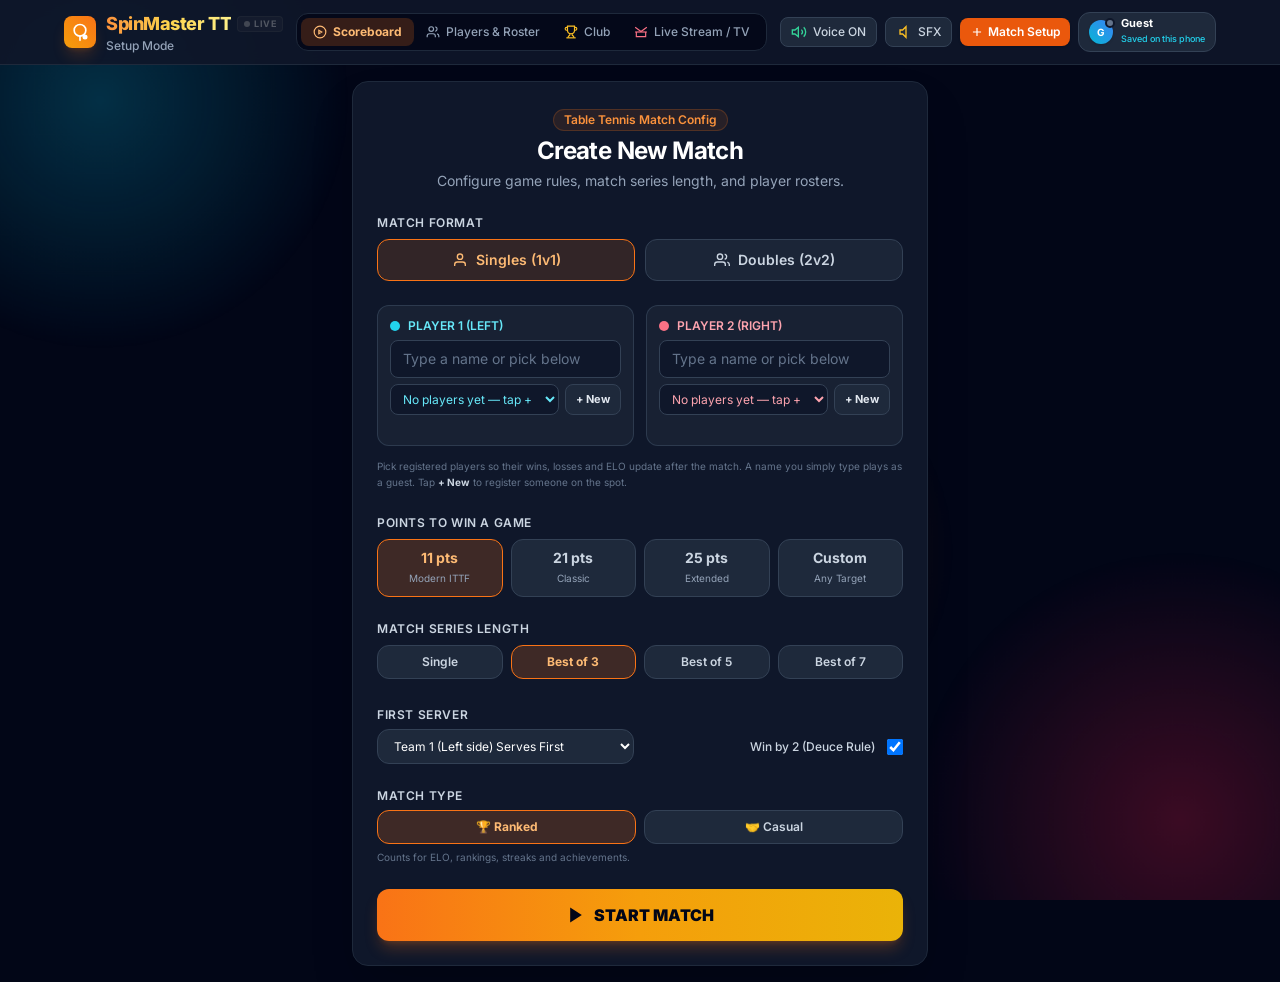
==== commit 21ad857b: "Add files via upload" ====
--- a/index.html
+++ b/index.html
@@ -4,6 +4,13 @@
   <meta charset="UTF-8">
   <meta name="viewport" content="width=device-width, initial-scale=1.0, maximum-scale=1.0, user-scalable=no, viewport-fit=cover">
   <meta name="theme-color" content="#020617">
+  <link rel="manifest" href="manifest.json">
+  <link rel="icon" type="image/png" href="icon-192.png">
+  <link rel="apple-touch-icon" href="apple-touch-icon.png">
+  <meta name="apple-mobile-web-app-capable" content="yes">
+  <meta name="mobile-web-app-capable" content="yes">
+  <meta name="apple-mobile-web-app-title" content="SpinMaster TT">
+  <meta name="apple-mobile-web-app-status-bar-style" content="black-translucent">
   <title>SpinMaster - Table Tennis Match Scorer</title>
   <!-- Tailwind CSS -->
     <link rel="stylesheet" href="style.css">
@@ -343,6 +350,11 @@
     <div id="roBanner" class="hidden max-w-3xl mx-auto w-full mb-3 flex items-center justify-between gap-2 bg-cyan-500/10 border border-cyan-500/30 rounded-xl px-3 py-2">
       <span id="roBannerText" class="text-xs font-semibold text-cyan-200">👁 Club view</span>
       <button type="button" id="btnRoSwitch" class="shrink-0 px-2.5 py-1 rounded-lg bg-slate-800 border border-slate-700 text-[11px] font-bold text-slate-200">My own data</button>
+    </div>
+    <div id="inviteBanner" class="hidden max-w-3xl mx-auto w-full mb-3 bg-purple-500/10 border border-purple-500/40 rounded-xl px-3 py-2.5 space-y-2">
+      <p id="inviteBannerText" class="text-xs text-slate-200"></p>
+      <p id="inviteBannerMsg" class="hidden text-[11px] text-rose-300"></p>
+      <div class="flex gap-2"><button type="button" id="btnInviteJoin" class="flex-1 py-2 rounded-lg bg-purple-600 hover:bg-purple-500 text-white text-xs font-bold">Join now</button><button type="button" id="btnInviteDismiss" class="px-3 py-2 rounded-lg bg-slate-800 border border-slate-700 text-slate-300 text-xs font-semibold">Not now</button></div>
     </div>
 
     <!-- VIEW: SETUP CARD (Displayed initially or when editing match) -->
@@ -1247,6 +1259,7 @@
         <h3 class="text-lg font-black text-white">Your account</h3>
         <p class="text-xs text-slate-400" id="authSubtitle">You are using the app as a guest.</p>
       </div>
+      <div id="installBox" class="hidden bg-slate-950/70 border border-slate-800 rounded-xl p-3"></div>
 
       <!-- SIGNED IN -->
       <div id="authSignedIn" class="hidden space-y-3">
@@ -4709,7 +4722,7 @@
     user: null, ownerId: '', ownerName: '', invites: [], members: [], requests: [],
     member: null,          // { clubId, pid, name, clubName } once approved
     pending: null,         // { clubId, code } while waiting for the owner
-    unsubs: [], pubTimer: null, lastPub: '', approving: new Set(), problem: '', sheet: null, joinCode: '', joinMsg: ''
+    unsubs: [], pubTimer: null, lastPub: '', approving: new Set(), problem: '', sheet: null, joinCode: '', joinMsg: '', invite: ''
   };
 
   const ALPHA = 'ABCDEFGHJKMNPQRSTUVWXYZ23456789';
@@ -4721,6 +4734,42 @@
   const norm = (c) => String(c || '').toUpperCase().replace(/[^A-Z0-9]/g, '');
   const pretty = (c) => (c ? c.slice(0, 5) + '-' + c.slice(5) : '');
   const initials = (n) => SMx().initialsOf(n);
+
+  // the public web address of the app and the public Android download, so an invite works without any login
+  function webAppUrl() {
+    let b = ''; try { b = SMx().ls('spinmaster_live_base') || ''; } catch (e) {}
+    if (!b) b = 'https://kaushikg183.github.io/spinmaster-tt/watch.html';
+    b = b.replace(/[?#].*$/, '').replace(/watch\.html$/, '');
+    return b.endsWith('/') ? b : b + '/';
+  }
+  function apkUrl() {
+    try { const u = new URL(webAppUrl()), m = u.hostname.match(/^([^.]+)\.github\.io$/), repo = u.pathname.split('/').filter(Boolean)[0]; if (m && repo) return `https://github.com/${m[1]}/${repo}/releases/latest/download/SpinMaster-TT.apk`; } catch (e) {}
+    return '';
+  }
+  const inviteLink = (code) => webAppUrl() + '?join=' + code;
+  function inviteText(code) {
+    const apk = apkUrl();
+    return `Join ${CL.ownerName} on SpinMaster TT 🏓\n\n1) Open this link on your phone:\n${inviteLink(code)}\n${apk ? `   (Android app instead: ${apk})\n` : ''}2) Create an account with your email\n3) Tap "Join now". Your invite code ${pretty(code)} is already filled in.`;
+  }
+
+  // an invite link carries the code: remember it until the person has an account
+  function readInvite() {
+    try {
+      const u = new URL(location.href), c = u.searchParams.get('join');
+      if (c) { const n = norm(c); if (n.length >= 8) SMx().ls('sm_join', n); u.searchParams.delete('join'); history.replaceState(null, '', u.pathname + u.search + u.hash); }
+    } catch (e) {}
+    CL.invite = SMx().ls('sm_join') || '';
+  }
+  function clearInvite() { CL.invite = ''; SMx().ls('sm_join', null); }
+  function renderInvite() {
+    const b = g('inviteBanner'); if (!b) return;
+    if (CL.invite && (CL.ownerId || CL.member || CL.pending)) clearInvite();
+    if (!CL.invite || !enabled()) { b.classList.add('hidden'); return; }
+    b.classList.remove('hidden');
+    g('inviteBannerText').innerHTML = CL.user ? `🏓 You are invited to join a club.<br><span class="font-mono font-bold text-white">${pretty(CL.invite)}</span>` : '🏓 You are invited to join a club. Create an account (or sign in) to accept.';
+    g('btnInviteJoin').textContent = CL.user ? 'Join now' : 'Create account';
+    const m = g('inviteBannerMsg'); m.textContent = CL.joinMsg || ''; m.classList.toggle('hidden', !CL.joinMsg);
+  }
   const playerById = (id) => D().players.find((p) => p.id === id);
 
   function stopAll() { CL.unsubs.forEach((u) => { try { u(); } catch (e) {} }); CL.unsubs = []; clearTimeout(CL.pubTimer); }
@@ -4910,7 +4959,10 @@
     const id = CL.member && CL.member.clubId; if (id) SMx().ls(SMx().KEYP + 'club_' + id, null);
     SMx().ls('sm_view', null);
   }
-  function onView() { renderBanner(); renderCards(); }
+  function onView() {
+    renderBanner(); renderCards();
+    if (D().ro) { try { switchTab('club'); } catch (e) {} }     // a member never lands on the match screen
+  }
 
   // =====================================================================
   //  SCREENS
@@ -4978,7 +5030,7 @@
         <button type="button" id="btnViewMine" class="py-2 rounded-lg border text-xs font-bold ${!inClub ? 'border-orange-500 bg-orange-500/20 text-orange-300' : 'border-slate-700 bg-slate-800 text-slate-300'}">My own data</button></div>
         <button type="button" id="btnLeaveClub" class="w-full py-2 rounded-lg bg-rose-950/50 border border-rose-800/50 text-rose-300 text-xs font-semibold">Leave club</button>`;
     } else if (CL.pending) html += '<p class="text-xs text-slate-300">Join request sent. Waiting for the club owner’s app to approve you.</p><button type="button" id="btnLeaveClub" class="w-full py-2 rounded-lg bg-slate-800 border border-slate-700 text-slate-200 text-xs font-semibold">Cancel request</button>';
-    else html += `<p class="text-xs text-slate-400">Got an invite code from your club? Enter it to see your career and the club rankings on this phone.</p><div class="flex gap-2"><input type="text" id="inputClubCode" maxlength="14" autocomplete="sm-off" value="${esc(CL.joinCode)}" placeholder="XXXXX-XXXXX" class="flex-1 min-w-0 bg-slate-950 border border-slate-700 rounded-lg px-3 py-2 text-xs text-white font-mono uppercase tracking-wider focus:outline-none focus:border-orange-500"><button type="button" id="btnJoinClub" class="px-4 py-2 rounded-lg bg-orange-600 hover:bg-orange-500 text-white text-xs font-bold">Join</button></div><p id="clubJoinMsg" class="${CL.joinMsg ? '' : 'hidden '}text-[11px] text-rose-300">${esc(CL.joinMsg)}</p>`;
+    else html += `<p class="text-xs text-slate-400">Got an invite code from your club? Enter it to see your career and the club rankings on this phone.</p><div class="flex gap-2"><input type="text" id="inputClubCode" maxlength="14" autocomplete="sm-off" value="${esc(CL.joinCode || (CL.invite ? pretty(CL.invite) : ''))}" placeholder="XXXXX-XXXXX" class="flex-1 min-w-0 bg-slate-950 border border-slate-700 rounded-lg px-3 py-2 text-xs text-white font-mono uppercase tracking-wider focus:outline-none focus:border-orange-500"><button type="button" id="btnJoinClub" class="px-4 py-2 rounded-lg bg-orange-600 hover:bg-orange-500 text-white text-xs font-bold">Join</button></div><p id="clubJoinMsg" class="${CL.joinMsg ? '' : 'hidden '}text-[11px] text-rose-300">${esc(CL.joinMsg)}</p>`;
     box.innerHTML = html;
   }
 
@@ -4995,11 +5047,12 @@
     const sheet = CL.sheet && CL.invites.find((i) => i.code === CL.sheet.code && !i.used);
     const sp = sheet && playerById(sheet.pid);
     g('cmSheet').innerHTML = sheet ? `<div class="bg-purple-500/10 border border-purple-500/30 rounded-2xl p-3 space-y-2 text-center">
-        <p class="text-[10px] font-bold uppercase tracking-wider text-purple-300">Invite code for ${esc(sp ? sp.name : 'player')}</p>
+        <p class="text-[10px] font-bold uppercase tracking-wider text-purple-300">Invite for ${esc(sp ? sp.name : 'player')}</p>
         <p class="text-2xl font-black font-mono tracking-widest text-white select-all" id="cmCode">${pretty(sheet.code)}</p>
-        <p class="text-[11px] text-slate-400">Single use. ${esc(sp ? sp.name : 'They')} installs the app, creates an account, taps the circle icon, and enters this code.</p>
-        <div class="grid grid-cols-2 gap-2"><button type="button" id="cmCopy" class="py-2 rounded-lg bg-slate-800 border border-slate-700 text-xs text-slate-200 font-bold">Copy code</button>
-        <a id="cmShare" target="_blank" rel="noopener" href="https://wa.me/?text=${encodeURIComponent(`Join ${CL.ownerName} on SpinMaster TT 🏓\n1) Install the app\n2) Create an account (circle icon, top right)\n3) Tap "Join a club" and enter this code: ${pretty(sheet.code)}`)}" class="py-2 rounded-lg bg-emerald-600/20 border border-emerald-500/40 text-emerald-300 text-xs font-bold">Share on WhatsApp</a></div></div>` : '';
+        <p class="text-[11px] text-slate-400">Send them the invite. They open the link, create an account and tap <b class="text-slate-200">Join now</b>. The code is already filled in. It works once.</p>
+        <div class="grid grid-cols-2 gap-2"><button type="button" id="cmCopyLink" class="py-2 rounded-lg bg-slate-800 border border-slate-700 text-xs text-slate-200 font-bold">Copy invite</button>
+        <a id="cmShare" target="_blank" rel="noopener" href="https://wa.me/?text=${encodeURIComponent(inviteText(sheet.code))}" class="py-2 rounded-lg bg-emerald-600/20 border border-emerald-500/40 text-emerald-300 text-xs font-bold">Share on WhatsApp</a></div>
+        <button type="button" id="cmCopy" class="w-full py-1.5 rounded-lg bg-slate-900 border border-slate-800 text-[11px] text-slate-400 font-semibold">Copy the code only</button></div>` : '';
     g('cmList').innerHTML = D().players.slice().sort((a, b) => a.name.localeCompare(b.name)).map((p) => {
       const mem = CL.members.find((x) => x.pid === p.id), inv = CL.invites.find((i) => i.pid === p.id && !i.used);
       let right;
@@ -5020,11 +5073,20 @@
     b.classList.toggle('opacity-60', !!mem);
   }
 
-  function renderAll() { renderBanner(); renderCards(); renderJoinBox(); renderMembers(); }
+  function renderAll() { renderBanner(); renderInvite(); renderCards(); renderJoinBox(); renderMembers(); }
 
   document.addEventListener('DOMContentLoaded', () => {
+    readInvite(); renderAll();
     document.addEventListener('click', async (e) => {
       const t = e.target;
+      if (t.closest('#btnInviteDismiss')) { clearInvite(); CL.joinMsg = ''; renderAll(); return; }
+      if (t.closest('#btnInviteJoin')) {
+        if (!CL.user) { g('btnAccountLogin').click(); g('authTabSignUp').click(); return; }
+        const btn = g('btnInviteJoin'); btn.disabled = true; CL.joinMsg = '';
+        try { await join(CL.invite); clearInvite(); toast('Request sent'); }
+        catch (er) { const c = String((er && er.code) || ''); CL.joinMsg = c === 'sm/code-not-found' ? 'This invite was already used or cancelled. Ask the club for a new one.' : c === 'sm/own-club' ? 'This is your own club.' : SMCloud.friendly(er); }
+        btn.disabled = false; renderAll(); return;
+      }
       if (t.closest('#btnOpenMembers')) { openMembers(); return; }
       if (t.closest('#btnOpenMine')) { if (CL.member) openPlayerProfile(CL.member.pid); return; }
       if (t.closest('#btnMakeClub')) { await makeClub(g('inputClubName').value); return; }
@@ -5033,6 +5095,7 @@
       const rv = t.closest('[data-revoke]'); if (rv) { await revoke(rv.dataset.revoke); return; }
       const rm = t.closest('[data-rm]'); if (rm) { SMx().confirmDialog({ title: 'Remove this player’s access?', text: 'Their profile and matches stay in the club. They just stop seeing it on their phone, and you can invite them again.', ok: 'Remove access', danger: true, onOk: () => removeMember(rm.dataset.rm) }); return; }
       const rr = t.closest('[data-reqreject]'); if (rr) { await rejectReq(rr.dataset.reqreject); return; }
+      if (t.closest('#cmCopyLink')) { try { await navigator.clipboard.writeText(inviteText(CL.sheet.code)); toast('Invite copied. Paste it into any chat'); } catch (er) { toast('Could not copy. Use Share on WhatsApp'); } return; }
       if (t.closest('#cmCopy')) { const c = g('cmCode').textContent; try { await navigator.clipboard.writeText(c); toast('Code copied'); } catch (er) { toast('Select the code and copy it'); } return; }
       if (t.closest('#btnCloseMembers')) { g('modalClubMembers').classList.add('hidden'); return; }
       if (t.closest('#btnInviteMember')) { const b = g('btnInviteMember'); if (b.dataset.pid && !b.disabled) { g('modalPlayerProfile').classList.add('hidden'); await invite(b.dataset.pid); } return; }
@@ -5042,7 +5105,7 @@
       if (t.closest('#btnLeaveClub')) { SMx().confirmDialog({ title: CL.member ? 'Leave this club?' : 'Cancel the request?', text: CL.member ? 'You stop seeing the club on this phone. Your own account and data are not affected. The owner can invite you again.' : 'Your join request is withdrawn.', ok: CL.member ? 'Leave club' : 'Cancel request', danger: !!CL.member, onOk: leaveClub }); return; }
       if (t.closest('#btnJoinClub')) {
         const btn = g('btnJoinClub'); CL.joinCode = g('inputClubCode').value; CL.joinMsg = ''; btn.disabled = true;
-        try { await join(CL.joinCode); CL.joinCode = ''; toast('Request sent'); }
+        try { await join(CL.joinCode); CL.joinCode = ''; clearInvite(); toast('Request sent'); }
         catch (er) {
           const c = String((er && er.code) || '');
           CL.joinMsg = c === 'sm/code-short' ? 'Enter the full code (10 letters and numbers).' : c === 'sm/code-not-found' ? 'This code was not found. It may have been used already or revoked. Ask the club for a new one.' : c === 'sm/own-club' ? 'This is your own club.' : SMCloud.friendly(er);
@@ -5063,7 +5126,47 @@
     return _st.call(this, tab);
   };
 
-  window.ClubLink = { onSignedIn, onSignedOut, onView, wipe, publishSoon, profileExtras, renderCards, myPid: () => (CL.member ? CL.member.pid : ''), state: CL, norm, genCode };
+  window.ClubLink = { onSignedIn, onSignedOut, onView, wipe, publishSoon, profileExtras, renderCards, myPid: () => (CL.member ? CL.member.pid : ''), state: CL, norm, genCode, inviteText, inviteLink, webAppUrl, apkUrl };
+})();
+
+  </script>
+
+  <!-- INSTALLABLE WEB APP: install button + offline support -->
+  <script>
+(function () {
+  'use strict';
+  const g = (id) => document.getElementById(id);
+  const native = !!(window.Capacitor && typeof Capacitor.isNativePlatform === 'function' && Capacitor.isNativePlatform());
+  const ios = /iphone|ipad|ipod/i.test(navigator.userAgent) && !window.MSStream;
+  const standalone = () => (window.matchMedia && matchMedia('(display-mode: standalone)').matches) || navigator.standalone === true;
+  let deferred = null;
+
+  function paint() {
+    const box = g('installBox'); if (!box) return;
+    if (native || standalone()) { box.classList.add('hidden'); return; }
+    if (deferred) {
+      box.classList.remove('hidden');
+      box.innerHTML = '<div class="flex items-center gap-3"><span class="text-xl">📲</span><div class="flex-1 min-w-0"><p class="text-xs font-bold text-white">Install SpinMaster TT</p><p class="text-[11px] text-slate-400">Opens like an app, works offline.</p></div><button type="button" id="btnInstallApp" class="shrink-0 px-3 py-1.5 rounded-lg bg-orange-600 hover:bg-orange-500 text-white text-xs font-bold">Install</button></div>';
+    } else if (ios) {
+      box.classList.remove('hidden');
+      box.innerHTML = '<p class="text-xs text-slate-300"><b class="text-white">📲 Add to your home screen:</b> tap the Share button in Safari, then <b>Add to Home Screen</b>.</p>';
+    } else box.classList.add('hidden');
+  }
+
+  window.addEventListener('beforeinstallprompt', (e) => { e.preventDefault(); deferred = e; paint(); });
+  window.addEventListener('appinstalled', () => { deferred = null; paint(); try { showToast('SpinMaster TT installed'); } catch (e) {} });
+  document.addEventListener('click', async (e) => {
+    if (!e.target.closest('#btnInstallApp') || !deferred) return;
+    deferred.prompt();
+    try { await deferred.userChoice; } catch (er) {}
+    deferred = null; paint();
+  });
+  document.addEventListener('DOMContentLoaded', paint);
+
+  // offline support for the web version (the Android app already has its files inside it)
+  if (!native && 'serviceWorker' in navigator && /^https?:$/.test(location.protocol)) {
+    window.addEventListener('load', () => { navigator.serviceWorker.register('service-worker.js').catch(() => {}); });
+  }
 })();
 
   </script>
--- a/style.css
+++ b/style.css
@@ -0,0 +1,9 @@
+@font-face{font-family:'Inter';font-style:normal;font-weight:400;font-display:swap;src:url(inter-latin-400-normal.woff2) format('woff2'),url(fonts/inter-latin-400-normal.woff2) format('woff2');}
+@font-face{font-family:'Inter';font-style:normal;font-weight:500;font-display:swap;src:url(inter-latin-500-normal.woff2) format('woff2'),url(fonts/inter-latin-500-normal.woff2) format('woff2');}
+@font-face{font-family:'Inter';font-style:normal;font-weight:600;font-display:swap;src:url(inter-latin-600-normal.woff2) format('woff2'),url(fonts/inter-latin-600-normal.woff2) format('woff2');}
+@font-face{font-family:'Inter';font-style:normal;font-weight:700;font-display:swap;src:url(inter-latin-700-normal.woff2) format('woff2'),url(fonts/inter-latin-700-normal.woff2) format('woff2');}
+@font-face{font-family:'Inter';font-style:normal;font-weight:800;font-display:swap;src:url(inter-latin-800-normal.woff2) format('woff2'),url(fonts/inter-latin-800-normal.woff2) format('woff2');}
+@font-face{font-family:'Inter';font-style:normal;font-weight:900;font-display:swap;src:url(inter-latin-900-normal.woff2) format('woff2'),url(fonts/inter-latin-900-normal.woff2) format('woff2');}
+@font-face{font-family:'Teko';font-style:normal;font-weight:600;font-display:swap;src:url(teko-latin-600-normal.woff2) format('woff2'),url(fonts/teko-latin-600-normal.woff2) format('woff2');}
+@font-face{font-family:'Teko';font-style:normal;font-weight:700;font-display:swap;src:url(teko-latin-700-normal.woff2) format('woff2'),url(fonts/teko-latin-700-normal.woff2) format('woff2');}
+*,:after,:before{--tw-border-spacing-x:0;--tw-border-spacing-y:0;--tw-translate-x:0;--tw-translate-y:0;--tw-rotate:0;--tw-skew-x:0;--tw-skew-y:0;--tw-scale-x:1;--tw-scale-y:1;--tw-pan-x: ;--tw-pan-y: ;--tw-pinch-zoom: ;--tw-scroll-snap-strictness:proximity;--tw-gradient-from-position: ;--tw-gradient-via-position: ;--tw-gradient-to-position: ;--tw-ordinal: ;--tw-slashed-zero: ;--tw-numeric-figure: ;--tw-numeric-spacing: ;--tw-numeric-fraction: ;--tw-ring-inset: ;--tw-ring-offset-width:0px;--tw-ring-offset-color:#fff;--tw-ring-color:rgba(59,130,246,.5);--tw-ring-offset-shadow:0 0 #0000;--tw-ring-shadow:0 0 #0000;--tw-shadow:0 0 #0000;--tw-shadow-colored:0 0 #0000;--tw-blur: ;--tw-brightness: ;--tw-contrast: ;--tw-grayscale: ;--tw-hue-rotate: ;--tw-invert: ;--tw-saturate: ;--tw-sepia: ;--tw-drop-shadow: ;--tw-backdrop-blur: ;--tw-backdrop-brightness: ;--tw-backdrop-contrast: ;--tw-backdrop-grayscale: ;--tw-backdrop-hue-rotate: ;--tw-backdrop-invert: ;--tw-backdrop-opacity: ;--tw-backdrop-saturate: ;--tw-backdrop-sepia: ;--tw-contain-size: ;--tw-contain-layout: ;--tw-contain-paint: ;--tw-contain-style: }::backdrop{--tw-border-spacing-x:0;--tw-border-spacing-y:0;--tw-translate-x:0;--tw-translate-y:0;--tw-rotate:0;--tw-skew-x:0;--tw-skew-y:0;--tw-scale-x:1;--tw-scale-y:1;--tw-pan-x: ;--tw-pan-y: ;--tw-pinch-zoom: ;--tw-scroll-snap-strictness:proximity;--tw-gradient-from-position: ;--tw-gradient-via-position: ;--tw-gradient-to-position: ;--tw-ordinal: ;--tw-slashed-zero: ;--tw-numeric-figure: ;--tw-numeric-spacing: ;--tw-numeric-fraction: ;--tw-ring-inset: ;--tw-ring-offset-width:0px;--tw-ring-offset-color:#fff;--tw-ring-color:rgba(59,130,246,.5);--tw-ring-offset-shadow:0 0 #0000;--tw-ring-shadow:0 0 #0000;--tw-shadow:0 0 #0000;--tw-shadow-colored:0 0 #0000;--tw-blur: ;--tw-brightness: ;--tw-contrast: ;--tw-grayscale: ;--tw-hue-rotate: ;--tw-invert: ;--tw-saturate: ;--tw-sepia: ;--tw-drop-shadow: ;--tw-backdrop-blur: ;--tw-backdrop-brightness: ;--tw-backdrop-contrast: ;--tw-backdrop-grayscale: ;--tw-backdrop-hue-rotate: ;--tw-backdrop-invert: ;--tw-backdrop-opacity: ;--tw-backdrop-saturate: ;--tw-backdrop-sepia: ;--tw-contain-size: ;--tw-contain-layout: ;--tw-contain-paint: ;--tw-contain-style: }/*! tailwindcss v3.4.17 | MIT License | https://tailwindcss.com*/*,:after,:before{box-sizing:border-box;border:0 solid #e5e7eb}:after,:before{--tw-content:""}:host,html{line-height:1.5;-webkit-text-size-adjust:100%;-moz-tab-size:4;-o-tab-size:4;tab-size:4;font-family:ui-sans-serif,system-ui,sans-serif,Apple Color Emoji,Segoe UI Emoji,Segoe UI Symbol,Noto Color Emoji;font-feature-settings:normal;font-variation-settings:normal;-webkit-tap-highlight-color:transparent}body{margin:0;line-height:inherit}hr{height:0;color:inherit;border-top-width:1px}abbr:where([title]){-webkit-text-decoration:underline dotted;text-decoration:underline dotted}h1,h2,h3,h4,h5,h6{font-size:inherit;font-weight:inherit}a{color:inherit;text-decoration:inherit}b,strong{font-weight:bolder}code,kbd,pre,samp{font-family:ui-monospace,SFMono-Regular,Menlo,Monaco,Consolas,Liberation Mono,Courier New,monospace;font-feature-settings:normal;font-variation-settings:normal;font-size:1em}small{font-size:80%}sub,sup{font-size:75%;line-height:0;position:relative;vertical-align:baseline}sub{bottom:-.25em}sup{top:-.5em}table{text-indent:0;border-color:inherit;border-collapse:collapse}button,input,optgroup,select,textarea{font-family:inherit;font-feature-settings:inherit;font-variation-settings:inherit;font-size:100%;font-weight:inherit;line-height:inherit;letter-spacing:inherit;color:inherit;margin:0;padding:0}button,select{text-transform:none}button,input:where([type=button]),input:where([type=reset]),input:where([type=submit]){-webkit-appearance:button;background-color:transparent;background-image:none}:-moz-focusring{outline:auto}:-moz-ui-invalid{box-shadow:none}progress{vertical-align:baseline}::-webkit-inner-spin-button,::-webkit-outer-spin-button{height:auto}[type=search]{-webkit-appearance:textfield;outline-offset:-2px}::-webkit-search-decoration{-webkit-appearance:none}::-webkit-file-upload-button{-webkit-appearance:button;font:inherit}summary{display:list-item}blockquote,dd,dl,figure,h1,h2,h3,h4,h5,h6,hr,p,pre{margin:0}fieldset{margin:0}fieldset,legend{padding:0}menu,ol,ul{list-style:none;margin:0;padding:0}dialog{padding:0}textarea{resize:vertical}input::-moz-placeholder,textarea::-moz-placeholder{opacity:1;color:#9ca3af}input::placeholder,textarea::placeholder{opacity:1;color:#9ca3af}[role=button],button{cursor:pointer}:disabled{cursor:default}audio,canvas,embed,iframe,img,object,svg,video{display:block;vertical-align:middle}img,video{max-width:100%;height:auto}[hidden]:where(:not([hidden=until-found])){display:none}.container{width:100%}@media (min-width:640px){.container{max-width:640px}}@media (min-width:768px){.container{max-width:768px}}@media (min-width:1024px){.container{max-width:1024px}}@media (min-width:1280px){.container{max-width:1280px}}@media (min-width:1536px){.container{max-width:1536px}}.pointer-events-none{pointer-events:none}.visible{visibility:visible}.collapse{visibility:collapse}.fixed{position:fixed}.absolute{position:absolute}.relative{position:relative}.sticky{position:sticky}.inset-0{inset:0}.-bottom-20{bottom:-5rem}.-left-20{left:-5rem}.-right-0\.5{right:-.125rem}.-right-20{right:-5rem}.-top-0\.5{top:-.125rem}.bottom-5{bottom:1.25rem}.left-1\/2{left:50%}.left-3{left:.75rem}.right-3{right:.75rem}.right-4{right:1rem}.top-0{top:0}.top-2{top:.5rem}.top-2\.5{top:.625rem}.top-4{top:1rem}.z-10{z-index:10}.z-40{z-index:40}.z-50{z-index:50}.z-\[55\]{z-index:55}.z-\[60\]{z-index:60}.order-1{order:1}.order-2{order:2}.col-span-full{grid-column:1/-1}.mx-auto{margin-left:auto;margin-right:auto}.my-auto{margin-top:auto;margin-bottom:auto}.-mt-0\.5{margin-top:-.125rem}.-mt-2{margin-top:-.5rem}.mb-1{margin-bottom:.25rem}.mb-1\.5{margin-bottom:.375rem}.mb-2{margin-bottom:.5rem}.mb-3{margin-bottom:.75rem}.ml-1{margin-left:.25rem}.ml-1\.5{margin-left:.375rem}.ml-2{margin-left:.5rem}.mr-1{margin-right:.25rem}.mt-0\.5{margin-top:.125rem}.mt-1{margin-top:.25rem}.mt-1\.5{margin-top:.375rem}.mt-2{margin-top:.5rem}.block{display:block}.inline-block{display:inline-block}.flex{display:flex}.inline-flex{display:inline-flex}.table{display:table}.\!grid{display:grid!important}.grid{display:grid}.hidden{display:none}.h-1\.5{height:.375rem}.h-11{height:2.75rem}.h-12{height:3rem}.h-14{height:3.5rem}.h-2{height:.5rem}.h-2\.5{height:.625rem}.h-3{height:.75rem}.h-3\.5{height:.875rem}.h-4{height:1rem}.h-44{height:11rem}.h-5{height:1.25rem}.h-52{height:13rem}.h-6{height:1.5rem}.h-7{height:1.75rem}.h-8{height:2rem}.h-9{height:2.25rem}.h-\[72px\]{height:72px}.h-full{height:100%}.h-px{height:1px}.max-h-56{max-height:14rem}.max-h-\[92vh\]{max-height:92vh}.min-h-\[14px\]{min-height:14px}.min-h-\[340px\]{min-height:340px}.min-h-screen{min-height:100vh}.w-1\.5{width:.375rem}.w-11{width:2.75rem}.w-12{width:3rem}.w-14{width:3.5rem}.w-2{width:.5rem}.w-2\.5{width:.625rem}.w-20{width:5rem}.w-3{width:.75rem}.w-3\.5{width:.875rem}.w-4{width:1rem}.w-40{width:10rem}.w-44{width:11rem}.w-5{width:1.25rem}.w-52{width:13rem}.w-6{width:1.5rem}.w-7{width:1.75rem}.w-8{width:2rem}.w-9{width:2.25rem}.w-full{width:100%}.min-w-0{min-width:0}.min-w-\[200px\]{min-width:200px}.min-w-max{min-width:-moz-max-content;min-width:max-content}.max-w-3xl{max-width:48rem}.max-w-5xl{max-width:64rem}.max-w-6xl{max-width:72rem}.max-w-\[26\%\]{max-width:26%}.max-w-\[9rem\]{max-width:9rem}.max-w-md{max-width:28rem}.max-w-sm{max-width:24rem}.max-w-xl{max-width:36rem}.flex-1{flex:1 1 0%}.shrink-0{flex-shrink:0}.border-collapse{border-collapse:collapse}.-translate-x-1\/2{--tw-translate-x:-50%}.-translate-x-1\/2,.translate-y-0{transform:translate(var(--tw-translate-x),var(--tw-translate-y)) rotate(var(--tw-rotate)) skewX(var(--tw-skew-x)) skewY(var(--tw-skew-y)) scaleX(var(--tw-scale-x)) scaleY(var(--tw-scale-y))}.translate-y-0{--tw-translate-y:0px}.translate-y-2{--tw-translate-y:0.5rem}.-rotate-90,.translate-y-2{transform:translate(var(--tw-translate-x),var(--tw-translate-y)) rotate(var(--tw-rotate)) skewX(var(--tw-skew-x)) skewY(var(--tw-skew-y)) scaleX(var(--tw-scale-x)) scaleY(var(--tw-scale-y))}.-rotate-90{--tw-rotate:-90deg}.transform{transform:translate(var(--tw-translate-x),var(--tw-translate-y)) rotate(var(--tw-rotate)) skewX(var(--tw-skew-x)) skewY(var(--tw-skew-y)) scaleX(var(--tw-scale-x)) scaleY(var(--tw-scale-y))}@keyframes ping{75%,to{transform:scale(2);opacity:0}}.animate-ping{animation:ping 1s cubic-bezier(0,0,.2,1) infinite}@keyframes pulse{50%{opacity:.5}}.animate-pulse{animation:pulse 2s cubic-bezier(.4,0,.6,1) infinite}.cursor-pointer{cursor:pointer}.select-none{-webkit-user-select:none;-moz-user-select:none;user-select:none}.select-all{-webkit-user-select:all;-moz-user-select:all;user-select:all}.grid-cols-1{grid-template-columns:repeat(1,minmax(0,1fr))}.grid-cols-2{grid-template-columns:repeat(2,minmax(0,1fr))}.grid-cols-3{grid-template-columns:repeat(3,minmax(0,1fr))}.grid-cols-4{grid-template-columns:repeat(4,minmax(0,1fr))}.flex-row-reverse{flex-direction:row-reverse}.flex-col{flex-direction:column}.flex-wrap{flex-wrap:wrap}.items-start{align-items:flex-start}.items-center{align-items:center}.items-stretch{align-items:stretch}.justify-center{justify-content:center}.justify-between{justify-content:space-between}.justify-around{justify-content:space-around}.gap-0\.5{gap:.125rem}.gap-1{gap:.25rem}.gap-1\.5{gap:.375rem}.gap-2{gap:.5rem}.gap-2\.5{gap:.625rem}.gap-3{gap:.75rem}.gap-3\.5{gap:.875rem}.gap-4{gap:1rem}.space-y-1>:not([hidden])~:not([hidden]){--tw-space-y-reverse:0;margin-top:calc(.25rem*(1 - var(--tw-space-y-reverse)));margin-bottom:calc(.25rem*var(--tw-space-y-reverse))}.space-y-1\.5>:not([hidden])~:not([hidden]){--tw-space-y-reverse:0;margin-top:calc(.375rem*(1 - var(--tw-space-y-reverse)));margin-bottom:calc(.375rem*var(--tw-space-y-reverse))}.space-y-2>:not([hidden])~:not([hidden]){--tw-space-y-reverse:0;margin-top:calc(.5rem*(1 - var(--tw-space-y-reverse)));margin-bottom:calc(.5rem*var(--tw-space-y-reverse))}.space-y-2\.5>:not([hidden])~:not([hidden]){--tw-space-y-reverse:0;margin-top:calc(.625rem*(1 - var(--tw-space-y-reverse)));margin-bottom:calc(.625rem*var(--tw-space-y-reverse))}.space-y-3>:not([hidden])~:not([hidden]){--tw-space-y-reverse:0;margin-top:calc(.75rem*(1 - var(--tw-space-y-reverse)));margin-bottom:calc(.75rem*var(--tw-space-y-reverse))}.space-y-4>:not([hidden])~:not([hidden]){--tw-space-y-reverse:0;margin-top:calc(1rem*(1 - var(--tw-space-y-reverse)));margin-bottom:calc(1rem*var(--tw-space-y-reverse))}.space-y-5>:not([hidden])~:not([hidden]){--tw-space-y-reverse:0;margin-top:calc(1.25rem*(1 - var(--tw-space-y-reverse)));margin-bottom:calc(1.25rem*var(--tw-space-y-reverse))}.space-y-6>:not([hidden])~:not([hidden]){--tw-space-y-reverse:0;margin-top:calc(1.5rem*(1 - var(--tw-space-y-reverse)));margin-bottom:calc(1.5rem*var(--tw-space-y-reverse))}.divide-y>:not([hidden])~:not([hidden]){--tw-divide-y-reverse:0;border-top-width:calc(1px*(1 - var(--tw-divide-y-reverse)));border-bottom-width:calc(1px*var(--tw-divide-y-reverse))}.divide-slate-800\/80>:not([hidden])~:not([hidden]){border-color:rgba(30,41,59,.8)}.overflow-hidden{overflow:hidden}.overflow-x-auto{overflow-x:auto}.overflow-y-auto{overflow-y:auto}.overflow-x-hidden{overflow-x:hidden}.truncate{overflow:hidden;text-overflow:ellipsis}.truncate,.whitespace-nowrap{white-space:nowrap}.rounded{border-radius:.25rem}.rounded-2xl{border-radius:1rem}.rounded-3xl{border-radius:1.5rem}.rounded-full{border-radius:9999px}.rounded-lg{border-radius:.5rem}.rounded-md{border-radius:.375rem}.rounded-xl{border-radius:.75rem}.border{border-width:1px}.border-2{border-width:2px}.border-b{border-bottom-width:1px}.border-t{border-top-width:1px}.border-dashed{border-style:dashed}.border-amber-500\/20{border-color:rgba(245,158,11,.2)}.border-amber-500\/30{border-color:rgba(245,158,11,.3)}.border-amber-500\/40{border-color:rgba(245,158,11,.4)}.border-cyan-500\/10{border-color:rgba(6,182,212,.1)}.border-cyan-500\/20{border-color:rgba(6,182,212,.2)}.border-cyan-500\/30{border-color:rgba(6,182,212,.3)}.border-cyan-500\/40{border-color:rgba(6,182,212,.4)}.border-cyan-800\/40{border-color:rgba(21,94,117,.4)}.border-emerald-500\/30{border-color:rgba(16,185,129,.3)}.border-emerald-500\/40{border-color:rgba(16,185,129,.4)}.border-orange-500{--tw-border-opacity:1;border-color:rgb(249 115 22/var(--tw-border-opacity,1))}.border-orange-500\/20{border-color:rgba(249,115,22,.2)}.border-orange-500\/30{border-color:rgba(249,115,22,.3)}.border-orange-500\/40{border-color:rgba(249,115,22,.4)}.border-purple-500\/30{border-color:rgba(168,85,247,.3)}.border-purple-500\/40{border-color:rgba(168,85,247,.4)}.border-purple-800\/40{border-color:rgba(107,33,168,.4)}.border-rose-500\/10{border-color:rgba(244,63,94,.1)}.border-rose-500\/20{border-color:rgba(244,63,94,.2)}.border-rose-500\/30{border-color:rgba(244,63,94,.3)}.border-rose-500\/40{border-color:rgba(244,63,94,.4)}.border-rose-800\/50{border-color:rgba(159,18,57,.5)}.border-slate-700{--tw-border-opacity:1;border-color:rgb(51 65 85/var(--tw-border-opacity,1))}.border-slate-700\/60{border-color:rgba(51,65,85,.6)}.border-slate-700\/80{border-color:rgba(51,65,85,.8)}.border-slate-800{--tw-border-opacity:1;border-color:rgb(30 41 59/var(--tw-border-opacity,1))}.border-slate-800\/80{border-color:rgba(30,41,59,.8)}.border-slate-900{--tw-border-opacity:1;border-color:rgb(15 23 42/var(--tw-border-opacity,1))}.bg-amber-400{--tw-bg-opacity:1;background-color:rgb(251 191 36/var(--tw-bg-opacity,1))}.bg-amber-500\/10{background-color:rgba(245,158,11,.1)}.bg-amber-500\/15{background-color:rgba(245,158,11,.15)}.bg-amber-500\/20{background-color:rgba(245,158,11,.2)}.bg-current{background-color:currentColor}.bg-cyan-400{--tw-bg-opacity:1;background-color:rgb(34 211 238/var(--tw-bg-opacity,1))}.bg-cyan-500{--tw-bg-opacity:1;background-color:rgb(6 182 212/var(--tw-bg-opacity,1))}.bg-cyan-500\/10{background-color:rgba(6,182,212,.1)}.bg-cyan-500\/15{background-color:rgba(6,182,212,.15)}.bg-cyan-500\/20{background-color:rgba(6,182,212,.2)}.bg-cyan-600{--tw-bg-opacity:1;background-color:rgb(8 145 178/var(--tw-bg-opacity,1))}.bg-cyan-600\/20{background-color:rgba(8,145,178,.2)}.bg-cyan-950\/60{background-color:rgba(8,51,68,.6)}.bg-emerald-400{--tw-bg-opacity:1;background-color:rgb(52 211 153/var(--tw-bg-opacity,1))}.bg-emerald-500\/15{background-color:rgba(16,185,129,.15)}.bg-emerald-500\/20{background-color:rgba(16,185,129,.2)}.bg-emerald-600\/20{background-color:rgba(5,150,105,.2)}.bg-orange-500\/10{background-color:rgba(249,115,22,.1)}.bg-orange-500\/15{background-color:rgba(249,115,22,.15)}.bg-orange-500\/20{background-color:rgba(249,115,22,.2)}.bg-orange-600{--tw-bg-opacity:1;background-color:rgb(234 88 12/var(--tw-bg-opacity,1))}.bg-purple-500{--tw-bg-opacity:1;background-color:rgb(168 85 247/var(--tw-bg-opacity,1))}.bg-purple-500\/10{background-color:rgba(168,85,247,.1)}.bg-purple-500\/15{background-color:rgba(168,85,247,.15)}.bg-purple-500\/20{background-color:rgba(168,85,247,.2)}.bg-purple-600{--tw-bg-opacity:1;background-color:rgb(147 51 234/var(--tw-bg-opacity,1))}.bg-purple-600\/20{background-color:rgba(147,51,234,.2)}.bg-purple-600\/30{background-color:rgba(147,51,234,.3)}.bg-purple-950\/60{background-color:rgba(59,7,100,.6)}.bg-rose-400{--tw-bg-opacity:1;background-color:rgb(251 113 133/var(--tw-bg-opacity,1))}.bg-rose-500{--tw-bg-opacity:1;background-color:rgb(244 63 94/var(--tw-bg-opacity,1))}.bg-rose-500\/10{background-color:rgba(244,63,94,.1)}.bg-rose-500\/15{background-color:rgba(244,63,94,.15)}.bg-rose-500\/20{background-color:rgba(244,63,94,.2)}.bg-rose-600{--tw-bg-opacity:1;background-color:rgb(225 29 72/var(--tw-bg-opacity,1))}.bg-rose-950\/50{background-color:rgba(76,5,25,.5)}.bg-slate-500{--tw-bg-opacity:1;background-color:rgb(100 116 139/var(--tw-bg-opacity,1))}.bg-slate-800{--tw-bg-opacity:1;background-color:rgb(30 41 59/var(--tw-bg-opacity,1))}.bg-slate-800\/60{background-color:rgba(30,41,59,.6)}.bg-slate-800\/80{background-color:rgba(30,41,59,.8)}.bg-slate-900{--tw-bg-opacity:1;background-color:rgb(15 23 42/var(--tw-bg-opacity,1))}.bg-slate-900\/40{background-color:rgba(15,23,42,.4)}.bg-slate-900\/60{background-color:rgba(15,23,42,.6)}.bg-slate-900\/80{background-color:rgba(15,23,42,.8)}.bg-slate-900\/90{background-color:rgba(15,23,42,.9)}.bg-slate-900\/95{background-color:rgba(15,23,42,.95)}.bg-slate-950{--tw-bg-opacity:1;background-color:rgb(2 6 23/var(--tw-bg-opacity,1))}.bg-slate-950\/60{background-color:rgba(2,6,23,.6)}.bg-slate-950\/70{background-color:rgba(2,6,23,.7)}.bg-slate-950\/80{background-color:rgba(2,6,23,.8)}.bg-slate-950\/85{background-color:rgba(2,6,23,.85)}.bg-slate-950\/90{background-color:rgba(2,6,23,.9)}.bg-white{--tw-bg-opacity:1;background-color:rgb(255 255 255/var(--tw-bg-opacity,1))}.bg-gradient-to-b{background-image:linear-gradient(to bottom,var(--tw-gradient-stops))}.bg-gradient-to-l{background-image:linear-gradient(to left,var(--tw-gradient-stops))}.bg-gradient-to-r{background-image:linear-gradient(to right,var(--tw-gradient-stops))}.bg-gradient-to-tr{background-image:linear-gradient(to top right,var(--tw-gradient-stops))}.from-amber-400{--tw-gradient-from:#fbbf24 var(--tw-gradient-from-position);--tw-gradient-to:rgba(251,191,36,0) var(--tw-gradient-to-position);--tw-gradient-stops:var(--tw-gradient-from),var(--tw-gradient-to)}.from-amber-500{--tw-gradient-from:#f59e0b var(--tw-gradient-from-position);--tw-gradient-to:rgba(245,158,11,0) var(--tw-gradient-to-position);--tw-gradient-stops:var(--tw-gradient-from),var(--tw-gradient-to)}.from-cyan-500{--tw-gradient-from:#06b6d4 var(--tw-gradient-from-position);--tw-gradient-to:rgba(6,182,212,0) var(--tw-gradient-to-position);--tw-gradient-stops:var(--tw-gradient-from),var(--tw-gradient-to)}.from-cyan-600{--tw-gradient-from:#0891b2 var(--tw-gradient-from-position);--tw-gradient-to:rgba(8,145,178,0) var(--tw-gradient-to-position);--tw-gradient-stops:var(--tw-gradient-from),var(--tw-gradient-to)}.from-cyan-950\/60{--tw-gradient-from:rgba(8,51,68,.6) var(--tw-gradient-from-position);--tw-gradient-to:rgba(8,51,68,0) var(--tw-gradient-to-position);--tw-gradient-stops:var(--tw-gradient-from),var(--tw-gradient-to)}.from-emerald-500{--tw-gradient-from:#10b981 var(--tw-gradient-from-position);--tw-gradient-to:rgba(16,185,129,0) var(--tw-gradient-to-position);--tw-gradient-stops:var(--tw-gradient-from),var(--tw-gradient-to)}.from-orange-400{--tw-gradient-from:#fb923c var(--tw-gradient-from-position);--tw-gradient-to:rgba(251,146,60,0) var(--tw-gradient-to-position);--tw-gradient-stops:var(--tw-gradient-from),var(--tw-gradient-to)}.from-orange-500{--tw-gradient-from:#f97316 var(--tw-gradient-from-position);--tw-gradient-to:rgba(249,115,22,0) var(--tw-gradient-to-position);--tw-gradient-stops:var(--tw-gradient-from),var(--tw-gradient-to)}.from-rose-950\/60{--tw-gradient-from:rgba(76,5,25,.6) var(--tw-gradient-from-position);--tw-gradient-to:rgba(76,5,25,0) var(--tw-gradient-to-position);--tw-gradient-stops:var(--tw-gradient-from),var(--tw-gradient-to)}.from-slate-900{--tw-gradient-from:#0f172a var(--tw-gradient-from-position);--tw-gradient-to:rgba(15,23,42,0) var(--tw-gradient-to-position);--tw-gradient-stops:var(--tw-gradient-from),var(--tw-gradient-to)}.via-amber-300{--tw-gradient-to:rgba(252,211,77,0) var(--tw-gradient-to-position);--tw-gradient-stops:var(--tw-gradient-from),#fcd34d var(--tw-gradient-via-position),var(--tw-gradient-to)}.via-amber-500{--tw-gradient-to:rgba(245,158,11,0) var(--tw-gradient-to-position);--tw-gradient-stops:var(--tw-gradient-from),#f59e0b var(--tw-gradient-via-position),var(--tw-gradient-to)}.via-slate-950{--tw-gradient-to:rgba(2,6,23,0) var(--tw-gradient-to-position);--tw-gradient-stops:var(--tw-gradient-from),#020617 var(--tw-gradient-via-position),var(--tw-gradient-to)}.to-amber-500{--tw-gradient-to:#f59e0b var(--tw-gradient-to-position)}.to-blue-500{--tw-gradient-to:#3b82f6 var(--tw-gradient-to-position)}.to-blue-600{--tw-gradient-to:#2563eb var(--tw-gradient-to-position)}.to-cyan-500{--tw-gradient-to:#06b6d4 var(--tw-gradient-to-position)}.to-cyan-950\/40{--tw-gradient-to:rgba(8,51,68,.4) var(--tw-gradient-to-position)}.to-orange-500{--tw-gradient-to:#f97316 var(--tw-gradient-to-position)}.to-rose-950\/40{--tw-gradient-to:rgba(76,5,25,.4) var(--tw-gradient-to-position)}.to-slate-900{--tw-gradient-to:#0f172a var(--tw-gradient-to-position)}.to-yellow-200{--tw-gradient-to:#fef08a var(--tw-gradient-to-position)}.to-yellow-500{--tw-gradient-to:#eab308 var(--tw-gradient-to-position)}.bg-clip-text{-webkit-background-clip:text;background-clip:text}.p-1{padding:.25rem}.p-2{padding:.5rem}.p-2\.5{padding:.625rem}.p-3{padding:.75rem}.p-3\.5{padding:.875rem}.p-4{padding:1rem}.p-5{padding:1.25rem}.p-6{padding:1.5rem}.p-8{padding:2rem}.px-1{padding-left:.25rem;padding-right:.25rem}.px-1\.5{padding-left:.375rem;padding-right:.375rem}.px-2{padding-left:.5rem;padding-right:.5rem}.px-2\.5{padding-left:.625rem;padding-right:.625rem}.px-3{padding-left:.75rem;padding-right:.75rem}.px-3\.5{padding-left:.875rem;padding-right:.875rem}.px-4{padding-left:1rem;padding-right:1rem}.py-0\.5{padding-top:.125rem;padding-bottom:.125rem}.py-1{padding-top:.25rem;padding-bottom:.25rem}.py-1\.5{padding-top:.375rem;padding-bottom:.375rem}.py-2{padding-top:.5rem;padding-bottom:.5rem}.py-2\.5{padding-top:.625rem;padding-bottom:.625rem}.py-3{padding-top:.75rem;padding-bottom:.75rem}.py-3\.5{padding-top:.875rem;padding-bottom:.875rem}.py-4{padding-top:1rem;padding-bottom:1rem}.py-5{padding-top:1.25rem;padding-bottom:1.25rem}.pb-1{padding-bottom:.25rem}.pb-2{padding-bottom:.5rem}.pb-3{padding-bottom:.75rem}.pb-4{padding-bottom:1rem}.pl-2{padding-left:.5rem}.pl-9{padding-left:2.25rem}.pr-2{padding-right:.5rem}.pr-3{padding-right:.75rem}.pr-8{padding-right:2rem}.pr-9{padding-right:2.25rem}.pt-1{padding-top:.25rem}.pt-2{padding-top:.5rem}.pt-4{padding-top:1rem}.text-left{text-align:left}.text-center{text-align:center}.text-right{text-align:right}.align-middle{vertical-align:middle}.font-mono{font-family:ui-monospace,SFMono-Regular,Menlo,Monaco,Consolas,Liberation Mono,Courier New,monospace}.text-2xl{font-size:1.5rem;line-height:2rem}.text-3xl{font-size:1.875rem;line-height:2.25rem}.text-7xl{font-size:4.5rem;line-height:1}.text-\[10px\]{font-size:10px}.text-\[11px\]{font-size:11px}.text-\[9px\]{font-size:9px}.text-base{font-size:1rem;line-height:1.5rem}.text-lg{font-size:1.125rem;line-height:1.75rem}.text-sm{font-size:.875rem;line-height:1.25rem}.text-xl{font-size:1.25rem;line-height:1.75rem}.text-xs{font-size:.75rem;line-height:1rem}.font-black{font-weight:900}.font-bold{font-weight:700}.font-extrabold{font-weight:800}.font-medium{font-weight:500}.font-normal{font-weight:400}.font-semibold{font-weight:600}.uppercase{text-transform:uppercase}.normal-case{text-transform:none}.tabular-nums{--tw-numeric-spacing:tabular-nums;font-variant-numeric:var(--tw-ordinal) var(--tw-slashed-zero) var(--tw-numeric-figure) var(--tw-numeric-spacing) var(--tw-numeric-fraction)}.leading-relaxed{line-height:1.625}.leading-tight{line-height:1.25}.tracking-tight{letter-spacing:-.025em}.tracking-tighter{letter-spacing:-.05em}.tracking-wide{letter-spacing:.025em}.tracking-wider{letter-spacing:.05em}.tracking-widest{letter-spacing:.1em}.text-amber-200{--tw-text-opacity:1;color:rgb(253 230 138/var(--tw-text-opacity,1))}.text-amber-200\/80{color:hsla(48,97%,77%,.8)}.text-amber-300{--tw-text-opacity:1;color:rgb(252 211 77/var(--tw-text-opacity,1))}.text-amber-400{--tw-text-opacity:1;color:rgb(251 191 36/var(--tw-text-opacity,1))}.text-cyan-200{--tw-text-opacity:1;color:rgb(165 243 252/var(--tw-text-opacity,1))}.text-cyan-300{--tw-text-opacity:1;color:rgb(103 232 249/var(--tw-text-opacity,1))}.text-cyan-300\/60{color:rgba(103,232,249,.6)}.text-cyan-300\/70{color:rgba(103,232,249,.7)}.text-cyan-300\/80{color:rgba(103,232,249,.8)}.text-cyan-400{--tw-text-opacity:1;color:rgb(34 211 238/var(--tw-text-opacity,1))}.text-emerald-300{--tw-text-opacity:1;color:rgb(110 231 183/var(--tw-text-opacity,1))}.text-emerald-400{--tw-text-opacity:1;color:rgb(52 211 153/var(--tw-text-opacity,1))}.text-orange-300{--tw-text-opacity:1;color:rgb(253 186 116/var(--tw-text-opacity,1))}.text-orange-400{--tw-text-opacity:1;color:rgb(251 146 60/var(--tw-text-opacity,1))}.text-orange-600{--tw-text-opacity:1;color:rgb(234 88 12/var(--tw-text-opacity,1))}.text-purple-200{--tw-text-opacity:1;color:rgb(233 213 255/var(--tw-text-opacity,1))}.text-purple-300{--tw-text-opacity:1;color:rgb(216 180 254/var(--tw-text-opacity,1))}.text-purple-400{--tw-text-opacity:1;color:rgb(192 132 252/var(--tw-text-opacity,1))}.text-rose-200{--tw-text-opacity:1;color:rgb(254 205 211/var(--tw-text-opacity,1))}.text-rose-300{--tw-text-opacity:1;color:rgb(253 164 175/var(--tw-text-opacity,1))}.text-rose-300\/60{color:rgba(253,164,175,.6)}.text-rose-300\/80{color:rgba(253,164,175,.8)}.text-rose-400{--tw-text-opacity:1;color:rgb(251 113 133/var(--tw-text-opacity,1))}.text-slate-100{--tw-text-opacity:1;color:rgb(241 245 249/var(--tw-text-opacity,1))}.text-slate-200{--tw-text-opacity:1;color:rgb(226 232 240/var(--tw-text-opacity,1))}.text-slate-300{--tw-text-opacity:1;color:rgb(203 213 225/var(--tw-text-opacity,1))}.text-slate-400{--tw-text-opacity:1;color:rgb(148 163 184/var(--tw-text-opacity,1))}.text-slate-500{--tw-text-opacity:1;color:rgb(100 116 139/var(--tw-text-opacity,1))}.text-slate-600{--tw-text-opacity:1;color:rgb(71 85 105/var(--tw-text-opacity,1))}.text-slate-800{--tw-text-opacity:1;color:rgb(30 41 59/var(--tw-text-opacity,1))}.text-slate-950{--tw-text-opacity:1;color:rgb(2 6 23/var(--tw-text-opacity,1))}.text-transparent{color:transparent}.text-white{--tw-text-opacity:1;color:rgb(255 255 255/var(--tw-text-opacity,1))}.underline{text-decoration-line:underline}.antialiased{-webkit-font-smoothing:antialiased;-moz-osx-font-smoothing:grayscale}.placeholder-slate-500::-moz-placeholder{--tw-placeholder-opacity:1;color:rgb(100 116 139/var(--tw-placeholder-opacity,1))}.placeholder-slate-500::placeholder{--tw-placeholder-opacity:1;color:rgb(100 116 139/var(--tw-placeholder-opacity,1))}.accent-orange-500{accent-color:#f97316}.opacity-0{opacity:0}.opacity-100{opacity:1}.opacity-50{opacity:.5}.opacity-60{opacity:.6}.opacity-80{opacity:.8}.shadow{--tw-shadow:0 1px 3px 0 rgba(0,0,0,.1),0 1px 2px -1px rgba(0,0,0,.1);--tw-shadow-colored:0 1px 3px 0 var(--tw-shadow-color),0 1px 2px -1px var(--tw-shadow-color)}.shadow,.shadow-2xl{box-shadow:var(--tw-ring-offset-shadow,0 0 #0000),var(--tw-ring-shadow,0 0 #0000),var(--tw-shadow)}.shadow-2xl{--tw-shadow:0 25px 50px -12px rgba(0,0,0,.25);--tw-shadow-colored:0 25px 50px -12px var(--tw-shadow-color)}.shadow-lg{--tw-shadow:0 10px 15px -3px rgba(0,0,0,.1),0 4px 6px -4px rgba(0,0,0,.1);--tw-shadow-colored:0 10px 15px -3px var(--tw-shadow-color),0 4px 6px -4px var(--tw-shadow-color)}.shadow-lg,.shadow-md{box-shadow:var(--tw-ring-offset-shadow,0 0 #0000),var(--tw-ring-shadow,0 0 #0000),var(--tw-shadow)}.shadow-md{--tw-shadow:0 4px 6px -1px rgba(0,0,0,.1),0 2px 4px -2px rgba(0,0,0,.1);--tw-shadow-colored:0 4px 6px -1px var(--tw-shadow-color),0 2px 4px -2px var(--tw-shadow-color)}.shadow-sm{--tw-shadow:0 1px 2px 0 rgba(0,0,0,.05);--tw-shadow-colored:0 1px 2px 0 var(--tw-shadow-color)}.shadow-sm,.shadow-xl{box-shadow:var(--tw-ring-offset-shadow,0 0 #0000),var(--tw-ring-shadow,0 0 #0000),var(--tw-shadow)}.shadow-xl{--tw-shadow:0 20px 25px -5px rgba(0,0,0,.1),0 8px 10px -6px rgba(0,0,0,.1);--tw-shadow-colored:0 20px 25px -5px var(--tw-shadow-color),0 8px 10px -6px var(--tw-shadow-color)}.shadow-cyan-400\/50{--tw-shadow-color:rgba(34,211,238,.5);--tw-shadow:var(--tw-shadow-colored)}.shadow-orange-500\/20{--tw-shadow-color:rgba(249,115,22,.2);--tw-shadow:var(--tw-shadow-colored)}.shadow-orange-500\/25{--tw-shadow-color:rgba(249,115,22,.25);--tw-shadow:var(--tw-shadow-colored)}.shadow-purple-500\/20{--tw-shadow-color:rgba(168,85,247,.2);--tw-shadow:var(--tw-shadow-colored)}.shadow-rose-400\/50{--tw-shadow-color:rgba(251,113,133,.5);--tw-shadow:var(--tw-shadow-colored)}.shadow-yellow-500\/20{--tw-shadow-color:rgba(234,179,8,.2);--tw-shadow:var(--tw-shadow-colored)}.\!ring{--tw-ring-offset-shadow:var(--tw-ring-inset) 0 0 0 var(--tw-ring-offset-width) var(--tw-ring-offset-color)!important;--tw-ring-shadow:var(--tw-ring-inset) 0 0 0 calc(3px + var(--tw-ring-offset-width)) var(--tw-ring-color)!important;box-shadow:var(--tw-ring-offset-shadow),var(--tw-ring-shadow),var(--tw-shadow,0 0 #0000)!important}.ring{--tw-ring-offset-shadow:var(--tw-ring-inset) 0 0 0 var(--tw-ring-offset-width) var(--tw-ring-offset-color);--tw-ring-shadow:var(--tw-ring-inset) 0 0 0 calc(3px + var(--tw-ring-offset-width)) var(--tw-ring-color);box-shadow:var(--tw-ring-offset-shadow),var(--tw-ring-shadow),var(--tw-shadow,0 0 #0000)}.blur{--tw-blur:blur(8px)}.blur,.blur-3xl{filter:var(--tw-blur) var(--tw-brightness) var(--tw-contrast) var(--tw-grayscale) var(--tw-hue-rotate) var(--tw-invert) var(--tw-saturate) var(--tw-sepia) var(--tw-drop-shadow)}.blur-3xl{--tw-blur:blur(64px)}.drop-shadow{--tw-drop-shadow:drop-shadow(0 1px 2px rgba(0,0,0,.1)) drop-shadow(0 1px 1px rgba(0,0,0,.06))}.drop-shadow,.drop-shadow-md{filter:var(--tw-blur) var(--tw-brightness) var(--tw-contrast) var(--tw-grayscale) var(--tw-hue-rotate) var(--tw-invert) var(--tw-saturate) var(--tw-sepia) var(--tw-drop-shadow)}.drop-shadow-md{--tw-drop-shadow:drop-shadow(0 4px 3px rgba(0,0,0,.07)) drop-shadow(0 2px 2px rgba(0,0,0,.06))}.grayscale{--tw-grayscale:grayscale(100%)}.filter,.grayscale{filter:var(--tw-blur) var(--tw-brightness) var(--tw-contrast) var(--tw-grayscale) var(--tw-hue-rotate) var(--tw-invert) var(--tw-saturate) var(--tw-sepia) var(--tw-drop-shadow)}.backdrop-blur{--tw-backdrop-blur:blur(8px)}.backdrop-blur,.backdrop-blur-md{-webkit-backdrop-filter:var(--tw-backdrop-blur) var(--tw-backdrop-brightness) var(--tw-backdrop-contrast) var(--tw-backdrop-grayscale) var(--tw-backdrop-hue-rotate) var(--tw-backdrop-invert) var(--tw-backdrop-opacity) var(--tw-backdrop-saturate) var(--tw-backdrop-sepia);backdrop-filter:var(--tw-backdrop-blur) var(--tw-backdrop-brightness) var(--tw-backdrop-contrast) var(--tw-backdrop-grayscale) var(--tw-backdrop-hue-rotate) var(--tw-backdrop-invert) var(--tw-backdrop-opacity) var(--tw-backdrop-saturate) var(--tw-backdrop-sepia)}.backdrop-blur-md{--tw-backdrop-blur:blur(12px)}.backdrop-blur-sm{--tw-backdrop-blur:blur(4px);-webkit-backdrop-filter:var(--tw-backdrop-blur) var(--tw-backdrop-brightness) var(--tw-backdrop-contrast) var(--tw-backdrop-grayscale) var(--tw-backdrop-hue-rotate) var(--tw-backdrop-invert) var(--tw-backdrop-opacity) var(--tw-backdrop-saturate) var(--tw-backdrop-sepia);backdrop-filter:var(--tw-backdrop-blur) var(--tw-backdrop-brightness) var(--tw-backdrop-contrast) var(--tw-backdrop-grayscale) var(--tw-backdrop-hue-rotate) var(--tw-backdrop-invert) var(--tw-backdrop-opacity) var(--tw-backdrop-saturate) var(--tw-backdrop-sepia)}.transition{transition-property:color,background-color,border-color,text-decoration-color,fill,stroke,opacity,box-shadow,transform,filter,-webkit-backdrop-filter;transition-property:color,background-color,border-color,text-decoration-color,fill,stroke,opacity,box-shadow,transform,filter,backdrop-filter;transition-property:color,background-color,border-color,text-decoration-color,fill,stroke,opacity,box-shadow,transform,filter,backdrop-filter,-webkit-backdrop-filter;transition-timing-function:cubic-bezier(.4,0,.2,1);transition-duration:.15s}.transition-all{transition-property:all;transition-timing-function:cubic-bezier(.4,0,.2,1);transition-duration:.15s}.duration-200{transition-duration:.2s}.duration-300{transition-duration:.3s}.duration-700{transition-duration:.7s}.ease-in-out{transition-timing-function:cubic-bezier(.4,0,.2,1)}.ease-out{transition-timing-function:cubic-bezier(0,0,.2,1)}.hover\:border-cyan-400:hover{--tw-border-opacity:1;border-color:rgb(34 211 238/var(--tw-border-opacity,1))}.hover\:border-rose-400:hover{--tw-border-opacity:1;border-color:rgb(251 113 133/var(--tw-border-opacity,1))}.hover\:border-slate-600:hover{--tw-border-opacity:1;border-color:rgb(71 85 105/var(--tw-border-opacity,1))}.hover\:border-slate-700:hover{--tw-border-opacity:1;border-color:rgb(51 65 85/var(--tw-border-opacity,1))}.hover\:bg-cyan-500:hover{--tw-bg-opacity:1;background-color:rgb(6 182 212/var(--tw-bg-opacity,1))}.hover\:bg-cyan-600\/30:hover{background-color:rgba(8,145,178,.3)}.hover\:bg-emerald-600\/30:hover{background-color:rgba(5,150,105,.3)}.hover\:bg-orange-500:hover{--tw-bg-opacity:1;background-color:rgb(249 115 22/var(--tw-bg-opacity,1))}.hover\:bg-purple-500:hover{--tw-bg-opacity:1;background-color:rgb(168 85 247/var(--tw-bg-opacity,1))}.hover\:bg-purple-600\/30:hover{background-color:rgba(147,51,234,.3)}.hover\:bg-rose-500:hover{--tw-bg-opacity:1;background-color:rgb(244 63 94/var(--tw-bg-opacity,1))}.hover\:bg-rose-900\/60:hover{background-color:rgba(136,19,55,.6)}.hover\:bg-rose-950\/60:hover{background-color:rgba(76,5,25,.6)}.hover\:bg-slate-100:hover{--tw-bg-opacity:1;background-color:rgb(241 245 249/var(--tw-bg-opacity,1))}.hover\:bg-slate-700:hover{--tw-bg-opacity:1;background-color:rgb(51 65 85/var(--tw-bg-opacity,1))}.hover\:from-orange-600:hover{--tw-gradient-from:#ea580c var(--tw-gradient-from-position);--tw-gradient-to:rgba(234,88,12,0) var(--tw-gradient-to-position);--tw-gradient-stops:var(--tw-gradient-from),var(--tw-gradient-to)}.hover\:to-amber-600:hover{--tw-gradient-to:#d97706 var(--tw-gradient-to-position)}.hover\:to-yellow-600:hover{--tw-gradient-to:#ca8a04 var(--tw-gradient-to-position)}.hover\:text-cyan-300:hover{--tw-text-opacity:1;color:rgb(103 232 249/var(--tw-text-opacity,1))}.hover\:text-orange-300:hover{--tw-text-opacity:1;color:rgb(253 186 116/var(--tw-text-opacity,1))}.hover\:text-rose-300:hover{--tw-text-opacity:1;color:rgb(253 164 175/var(--tw-text-opacity,1))}.hover\:text-white:hover{--tw-text-opacity:1;color:rgb(255 255 255/var(--tw-text-opacity,1))}.hover\:opacity-100:hover{opacity:1}.focus\:border-cyan-400:focus{--tw-border-opacity:1;border-color:rgb(34 211 238/var(--tw-border-opacity,1))}.focus\:border-cyan-500:focus{--tw-border-opacity:1;border-color:rgb(6 182 212/var(--tw-border-opacity,1))}.focus\:border-orange-500:focus{--tw-border-opacity:1;border-color:rgb(249 115 22/var(--tw-border-opacity,1))}.focus\:border-purple-500:focus{--tw-border-opacity:1;border-color:rgb(168 85 247/var(--tw-border-opacity,1))}.focus\:border-rose-400:focus{--tw-border-opacity:1;border-color:rgb(251 113 133/var(--tw-border-opacity,1))}.focus\:outline-none:focus{outline:2px solid transparent;outline-offset:2px}.focus\:ring-orange-500:focus{--tw-ring-opacity:1;--tw-ring-color:rgb(249 115 22/var(--tw-ring-opacity,1))}.active\:scale-95:active{--tw-scale-x:.95;--tw-scale-y:.95;transform:translate(var(--tw-translate-x),var(--tw-translate-y)) rotate(var(--tw-rotate)) skewX(var(--tw-skew-x)) skewY(var(--tw-skew-y)) scaleX(var(--tw-scale-x)) scaleY(var(--tw-scale-y))}.disabled\:cursor-not-allowed:disabled{cursor:not-allowed}.disabled\:opacity-40:disabled{opacity:.4}.group:hover .group-hover\:text-cyan-200{--tw-text-opacity:1;color:rgb(165 243 252/var(--tw-text-opacity,1))}.group:hover .group-hover\:text-cyan-300{--tw-text-opacity:1;color:rgb(103 232 249/var(--tw-text-opacity,1))}.group:hover .group-hover\:text-rose-200{--tw-text-opacity:1;color:rgb(254 205 211/var(--tw-text-opacity,1))}@media (min-width:640px){.sm\:order-1{order:1}.sm\:order-2{order:2}.sm\:col-span-2{grid-column:span 2/span 2}.sm\:inline{display:inline}.sm\:flex{display:flex}.sm\:hidden{display:none}.sm\:min-h-\[420px\]{min-height:420px}.sm\:grid-cols-2{grid-template-columns:repeat(2,minmax(0,1fr))}.sm\:flex-row{flex-direction:row}.sm\:justify-end{justify-content:flex-end}.sm\:gap-2{gap:.5rem}.sm\:gap-2\.5{gap:.625rem}.sm\:gap-3{gap:.75rem}.sm\:gap-4{gap:1rem}.sm\:border-b-0{border-bottom-width:0}.sm\:border-r{border-right-width:1px}.sm\:p-3{padding:.75rem}.sm\:p-4{padding:1rem}.sm\:p-5{padding:1.25rem}.sm\:p-6{padding:1.5rem}.sm\:p-7{padding:1.75rem}.sm\:p-8{padding:2rem}.sm\:px-2\.5{padding-left:.625rem;padding-right:.625rem}.sm\:px-3{padding-left:.75rem;padding-right:.75rem}.sm\:px-5{padding-left:1.25rem;padding-right:1.25rem}.sm\:px-6{padding-left:1.5rem;padding-right:1.5rem}.sm\:py-0{padding-top:0;padding-bottom:0}.sm\:py-1{padding-top:.25rem;padding-bottom:.25rem}.sm\:py-1\.5{padding-top:.375rem;padding-bottom:.375rem}.sm\:py-2\.5{padding-top:.625rem;padding-bottom:.625rem}.sm\:py-3{padding-top:.75rem;padding-bottom:.75rem}.sm\:pt-6{padding-top:1.5rem}.sm\:text-2xl{font-size:1.5rem;line-height:2rem}.sm\:text-3xl{font-size:1.875rem;line-height:2.25rem}.sm\:text-9xl{font-size:8rem;line-height:1}.sm\:text-base{font-size:1rem;line-height:1.5rem}.sm\:text-lg{font-size:1.125rem;line-height:1.75rem}.sm\:text-sm{font-size:.875rem;line-height:1.25rem}.sm\:text-xl{font-size:1.25rem;line-height:1.75rem}.sm\:text-xs{font-size:.75rem;line-height:1rem}}@media (min-width:768px){.md\:block{display:block}.md\:grid-cols-2{grid-template-columns:repeat(2,minmax(0,1fr))}.md\:text-\[150px\]{font-size:150px}}@media (min-width:1024px){.lg\:grid-cols-3{grid-template-columns:repeat(3,minmax(0,1fr))}}
